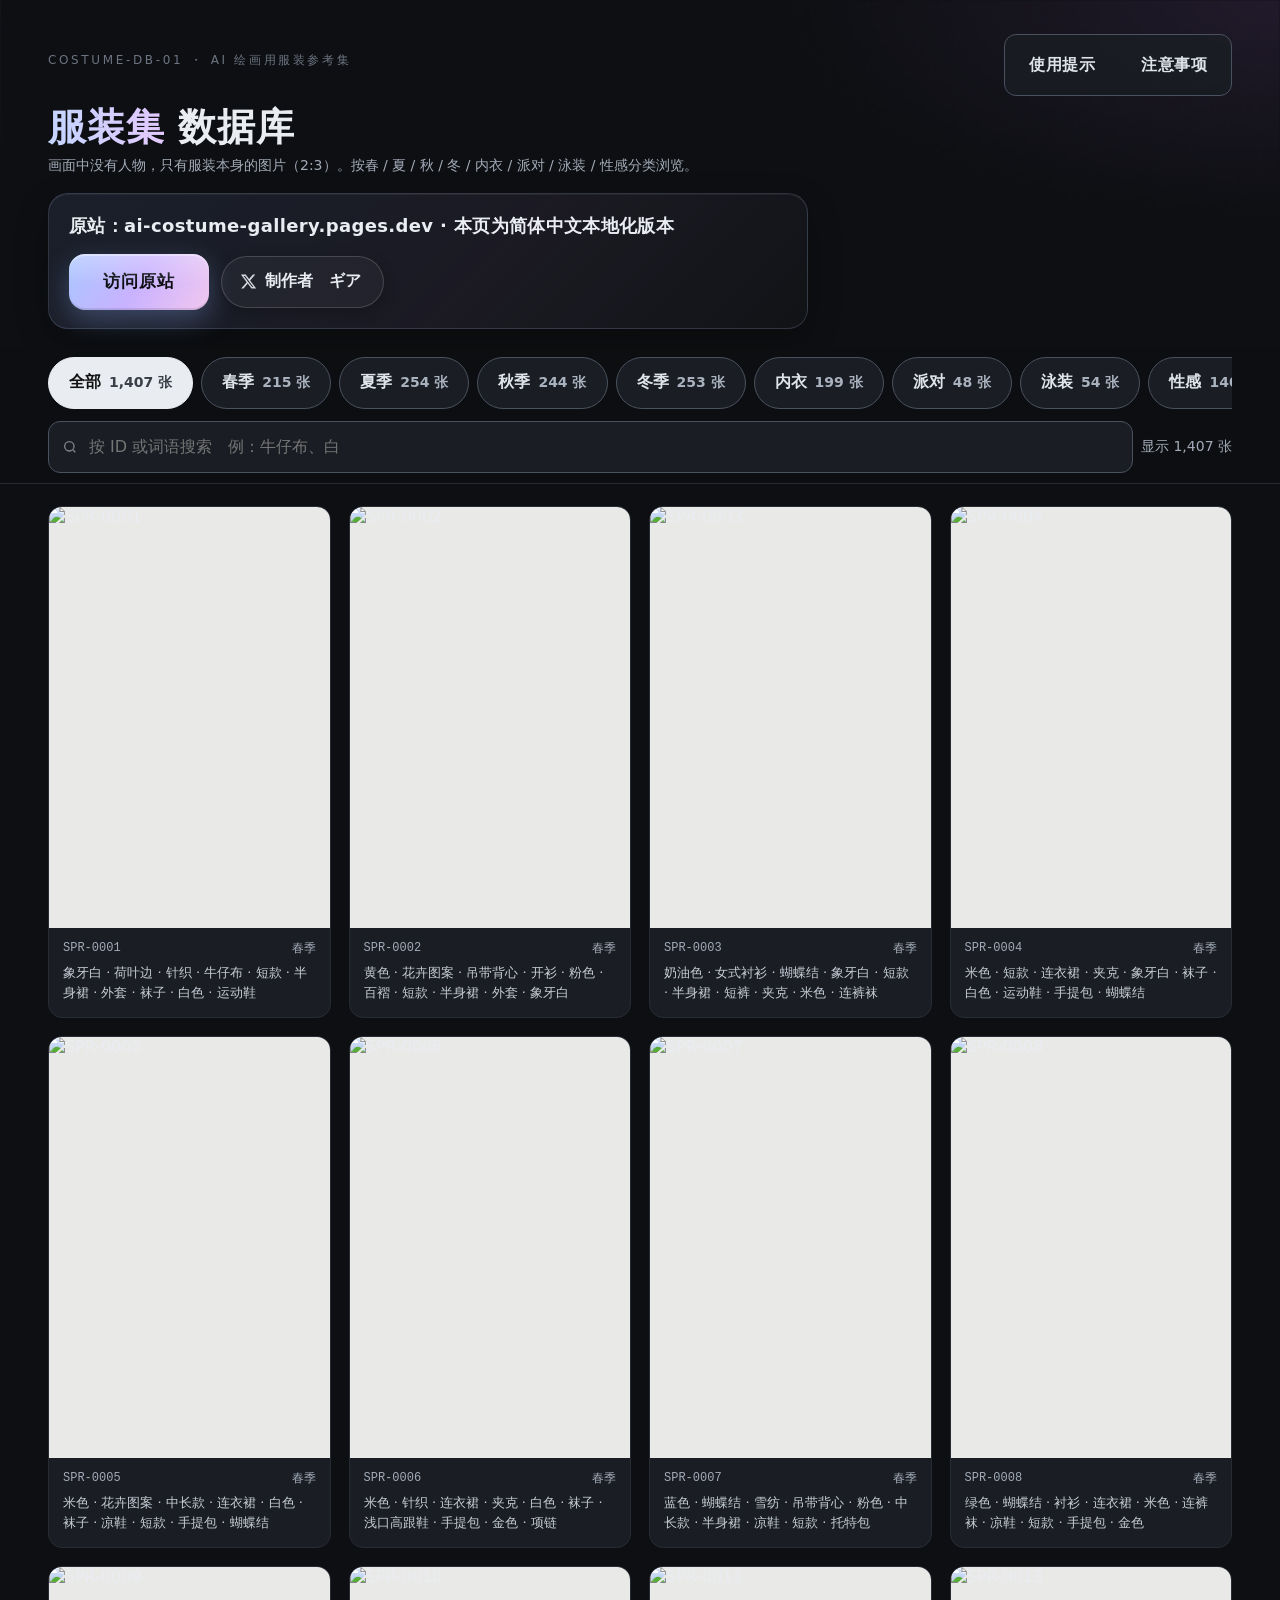
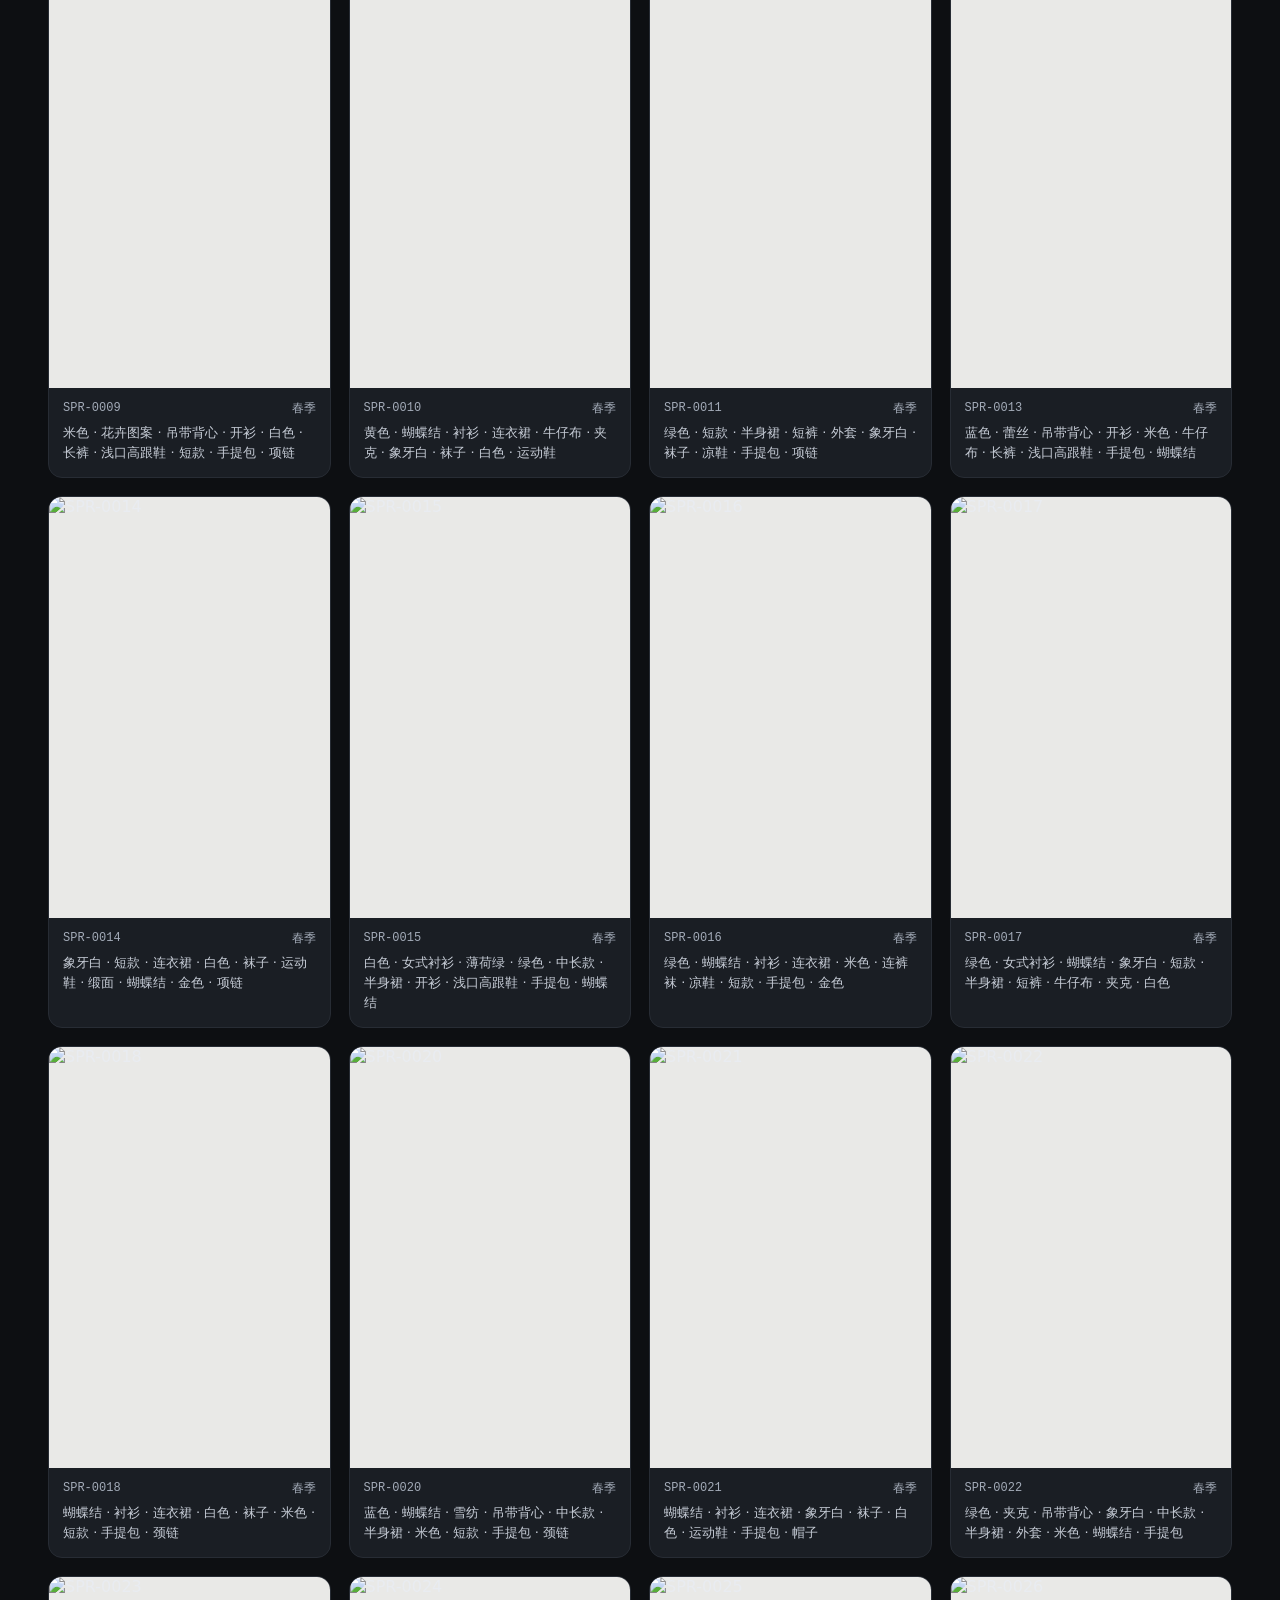
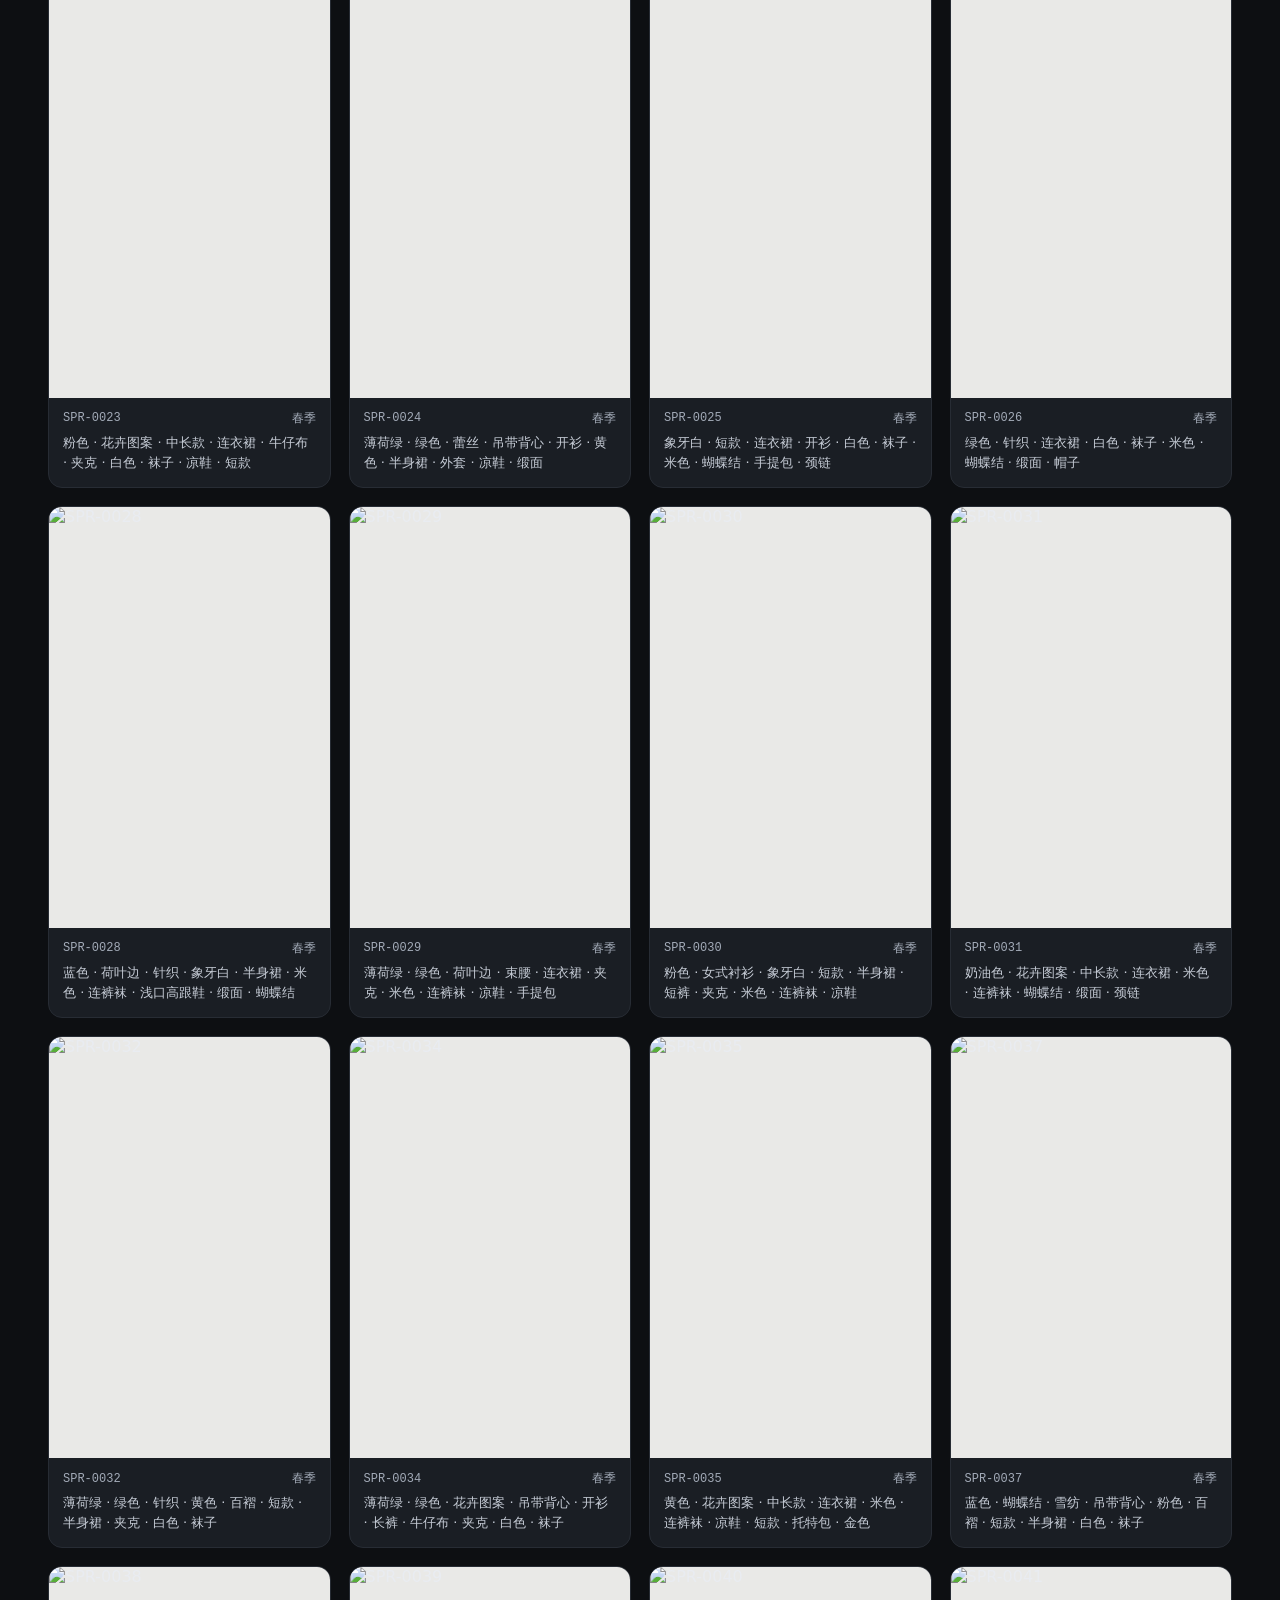
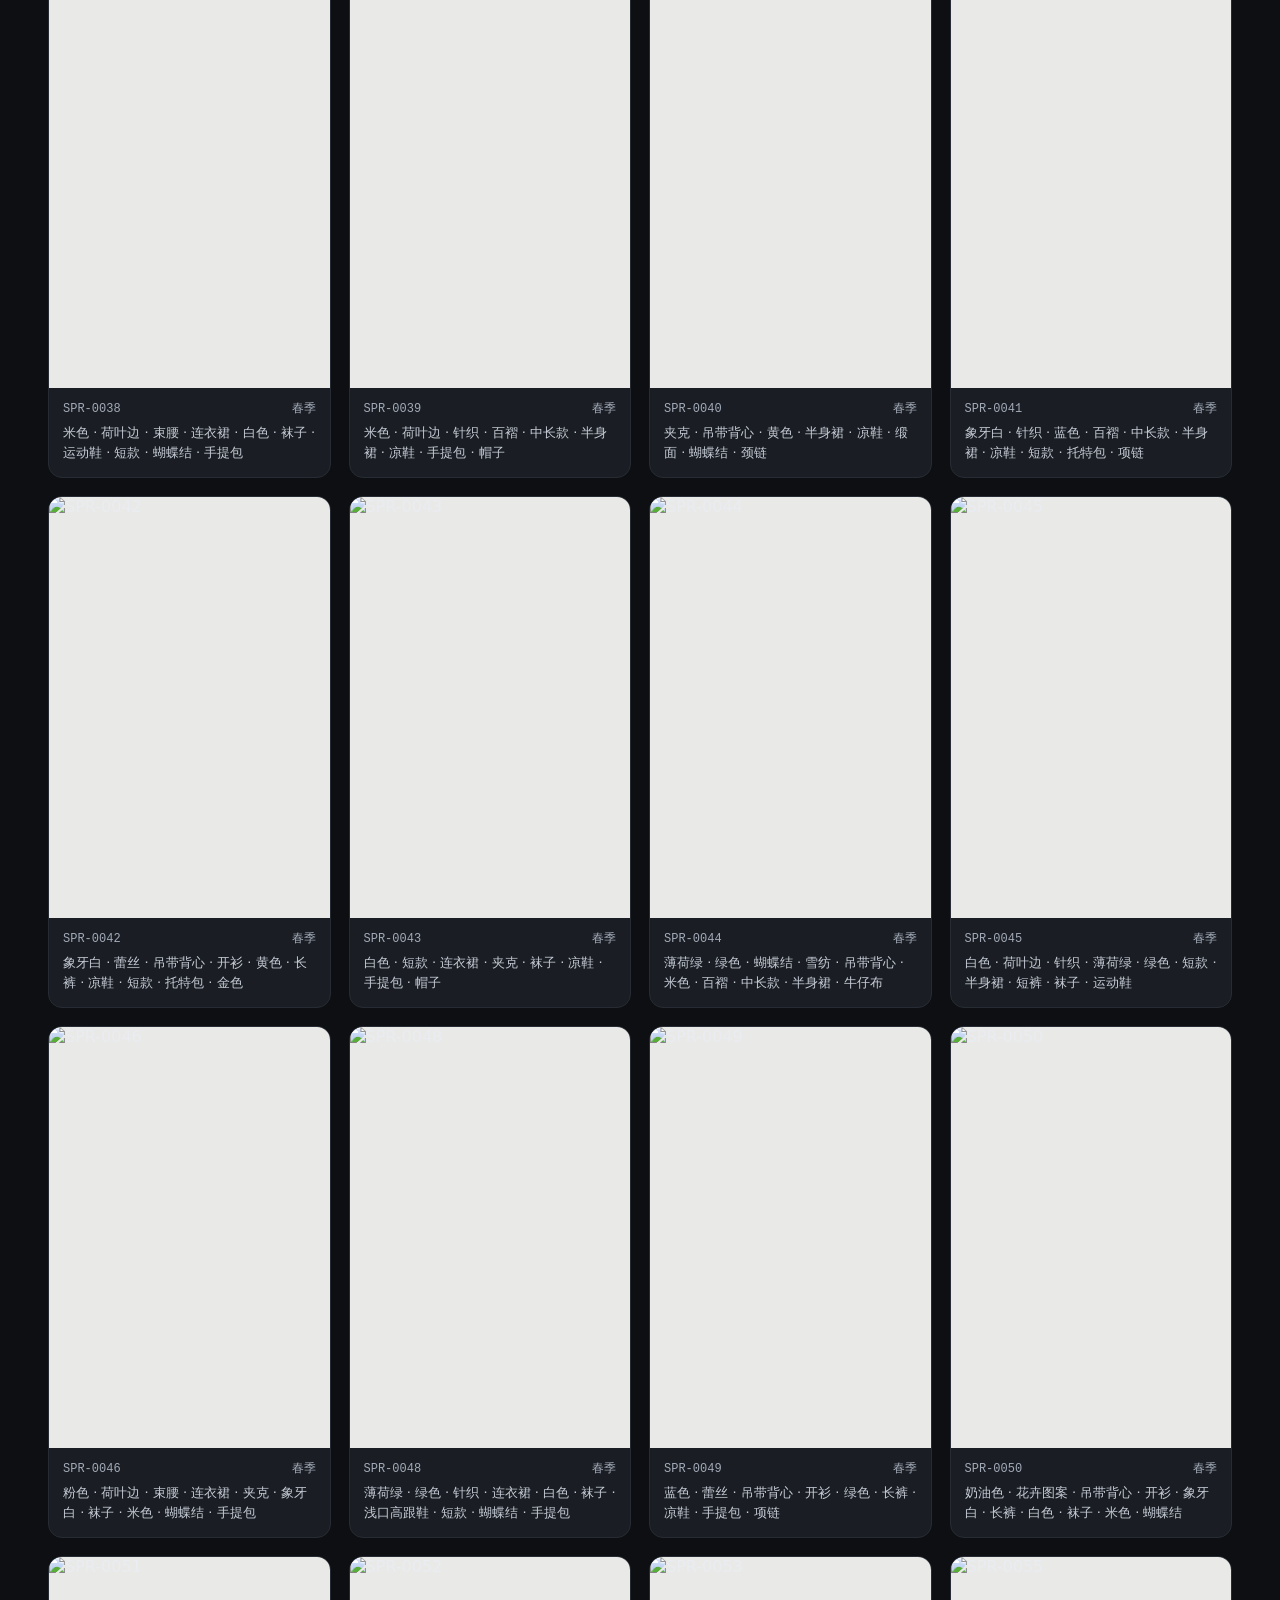
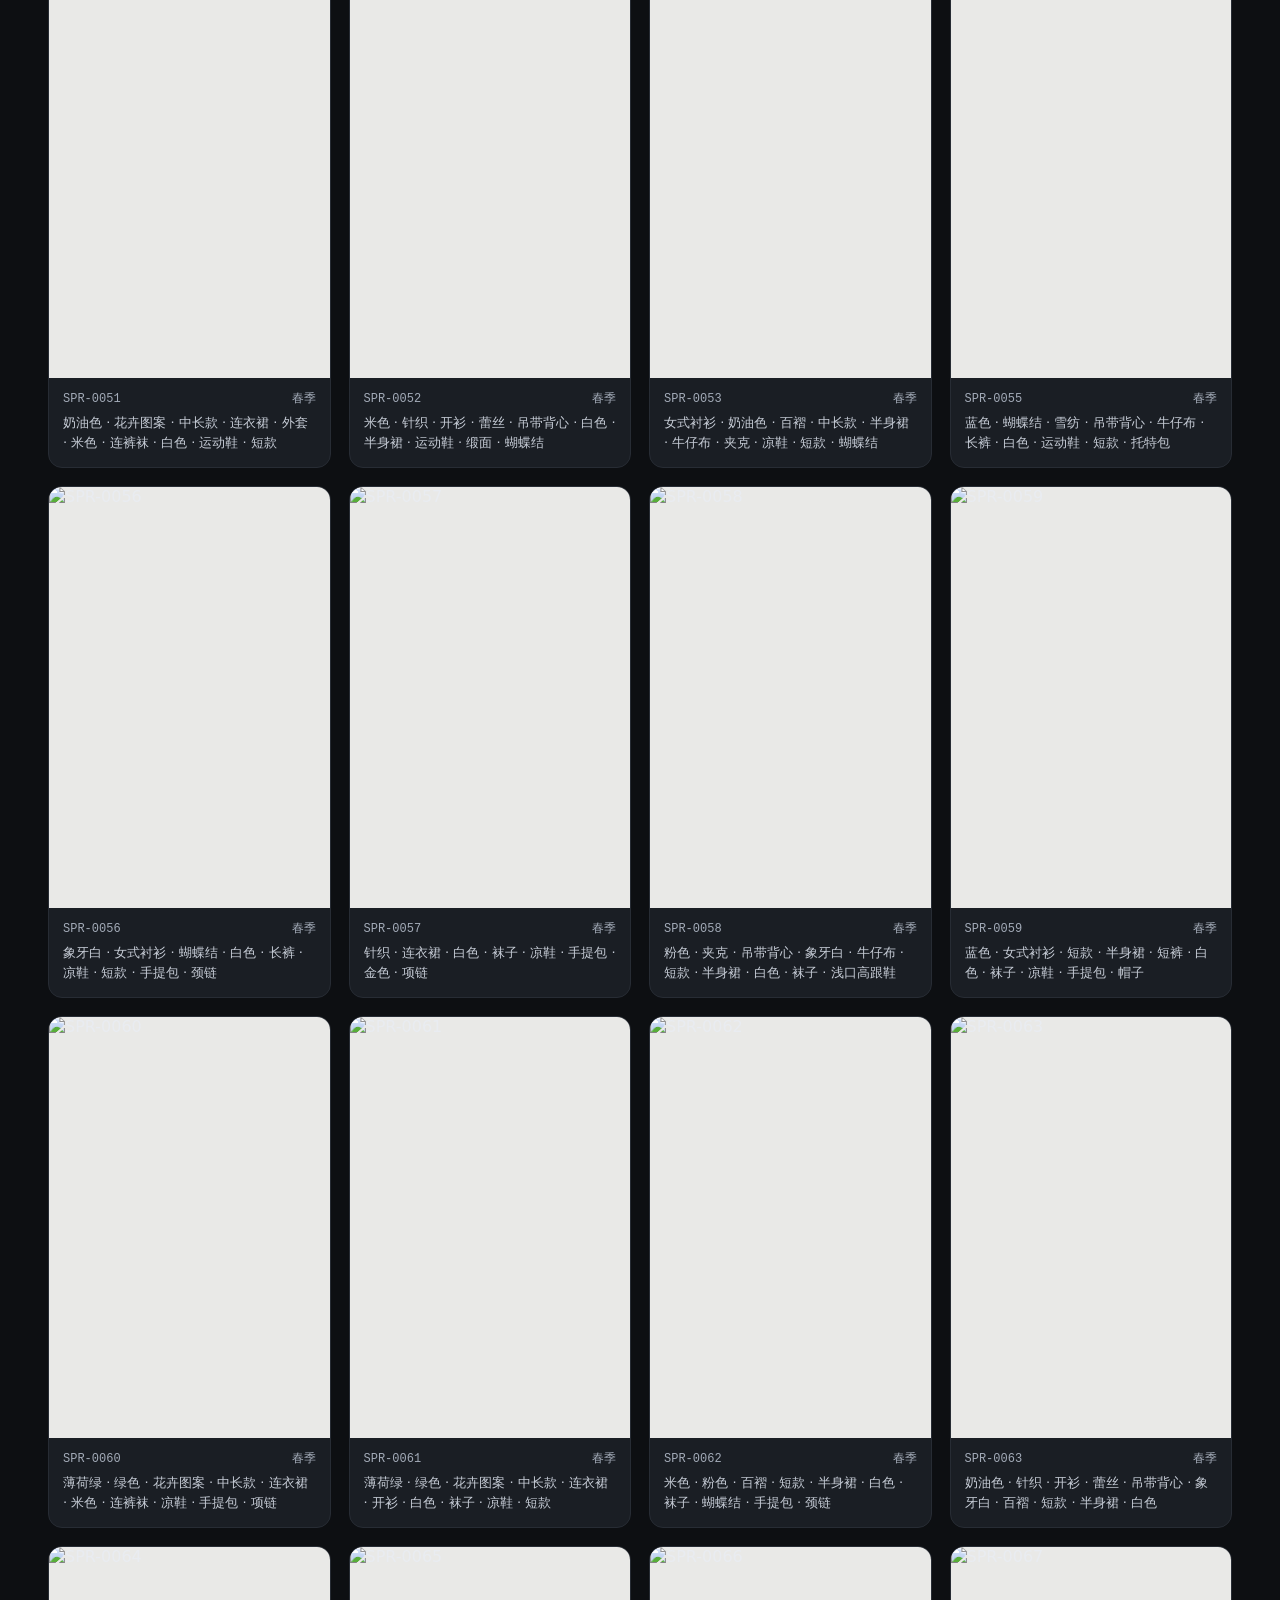
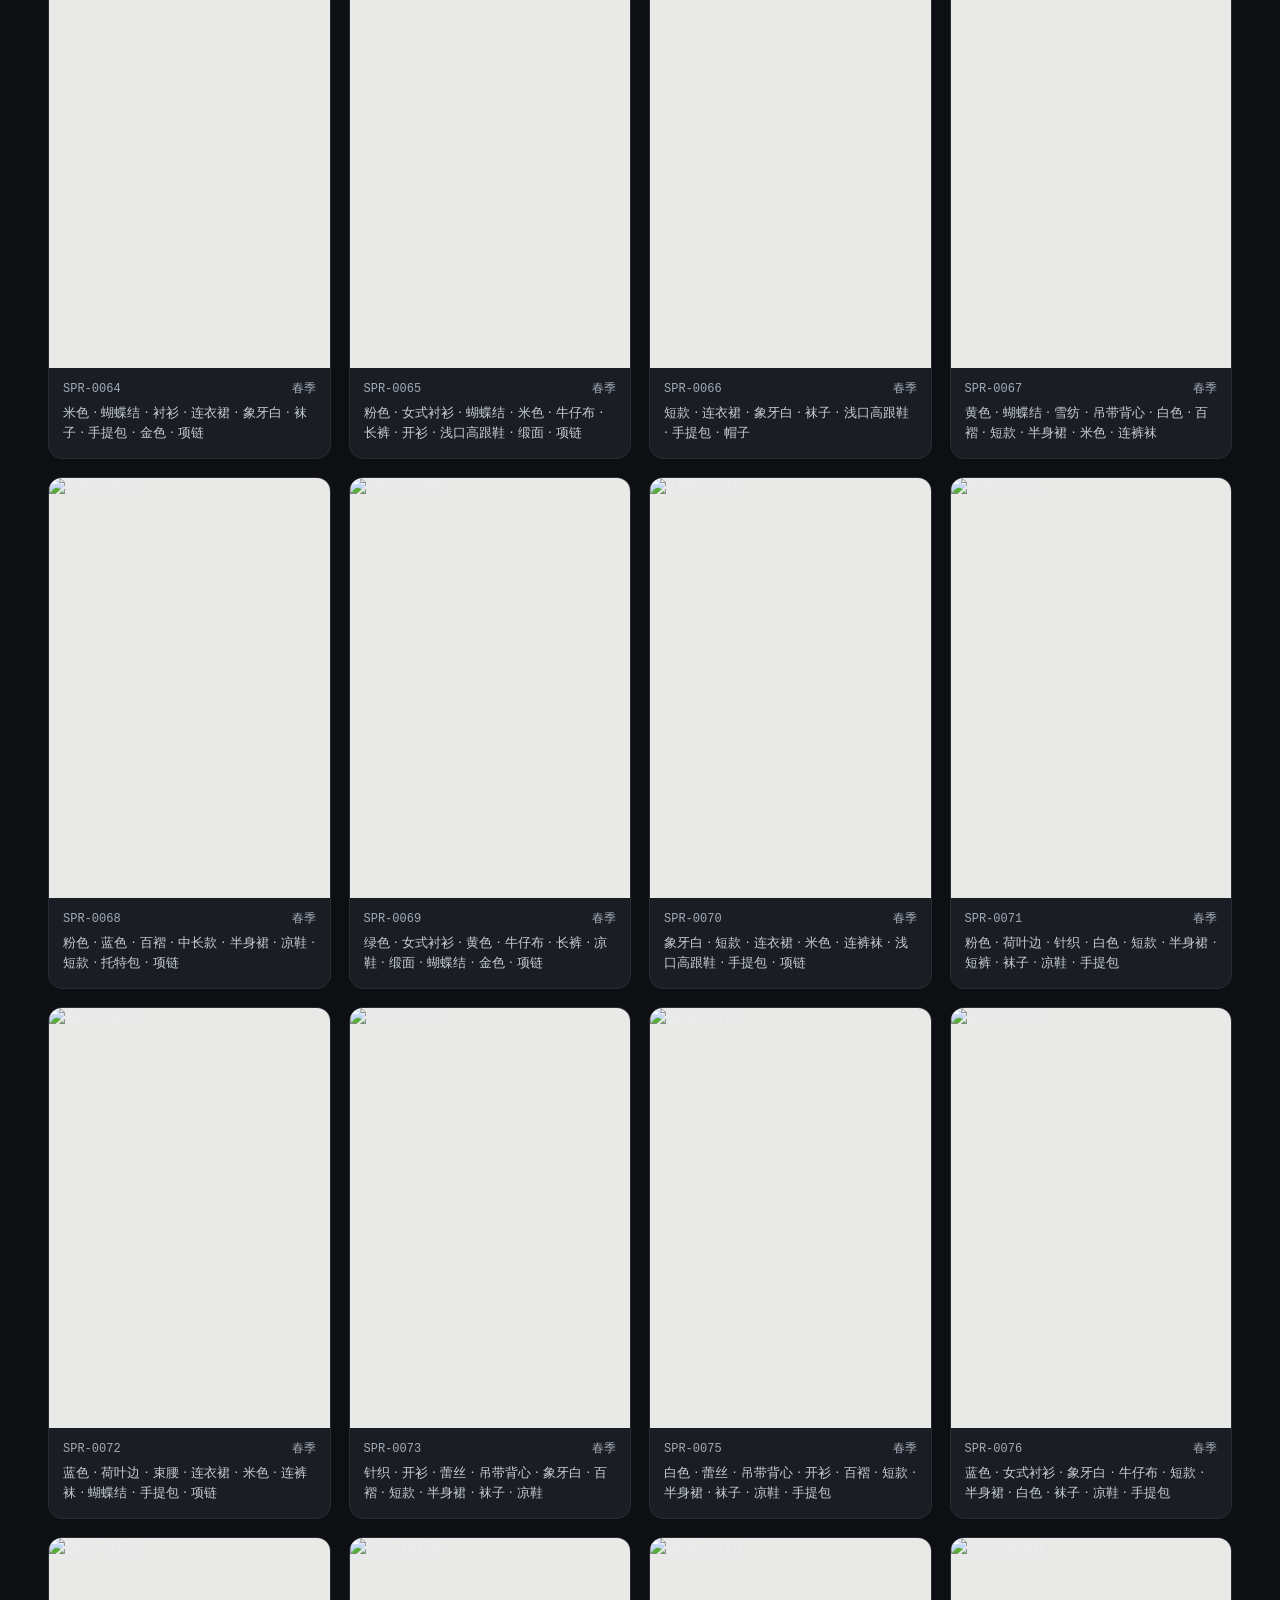
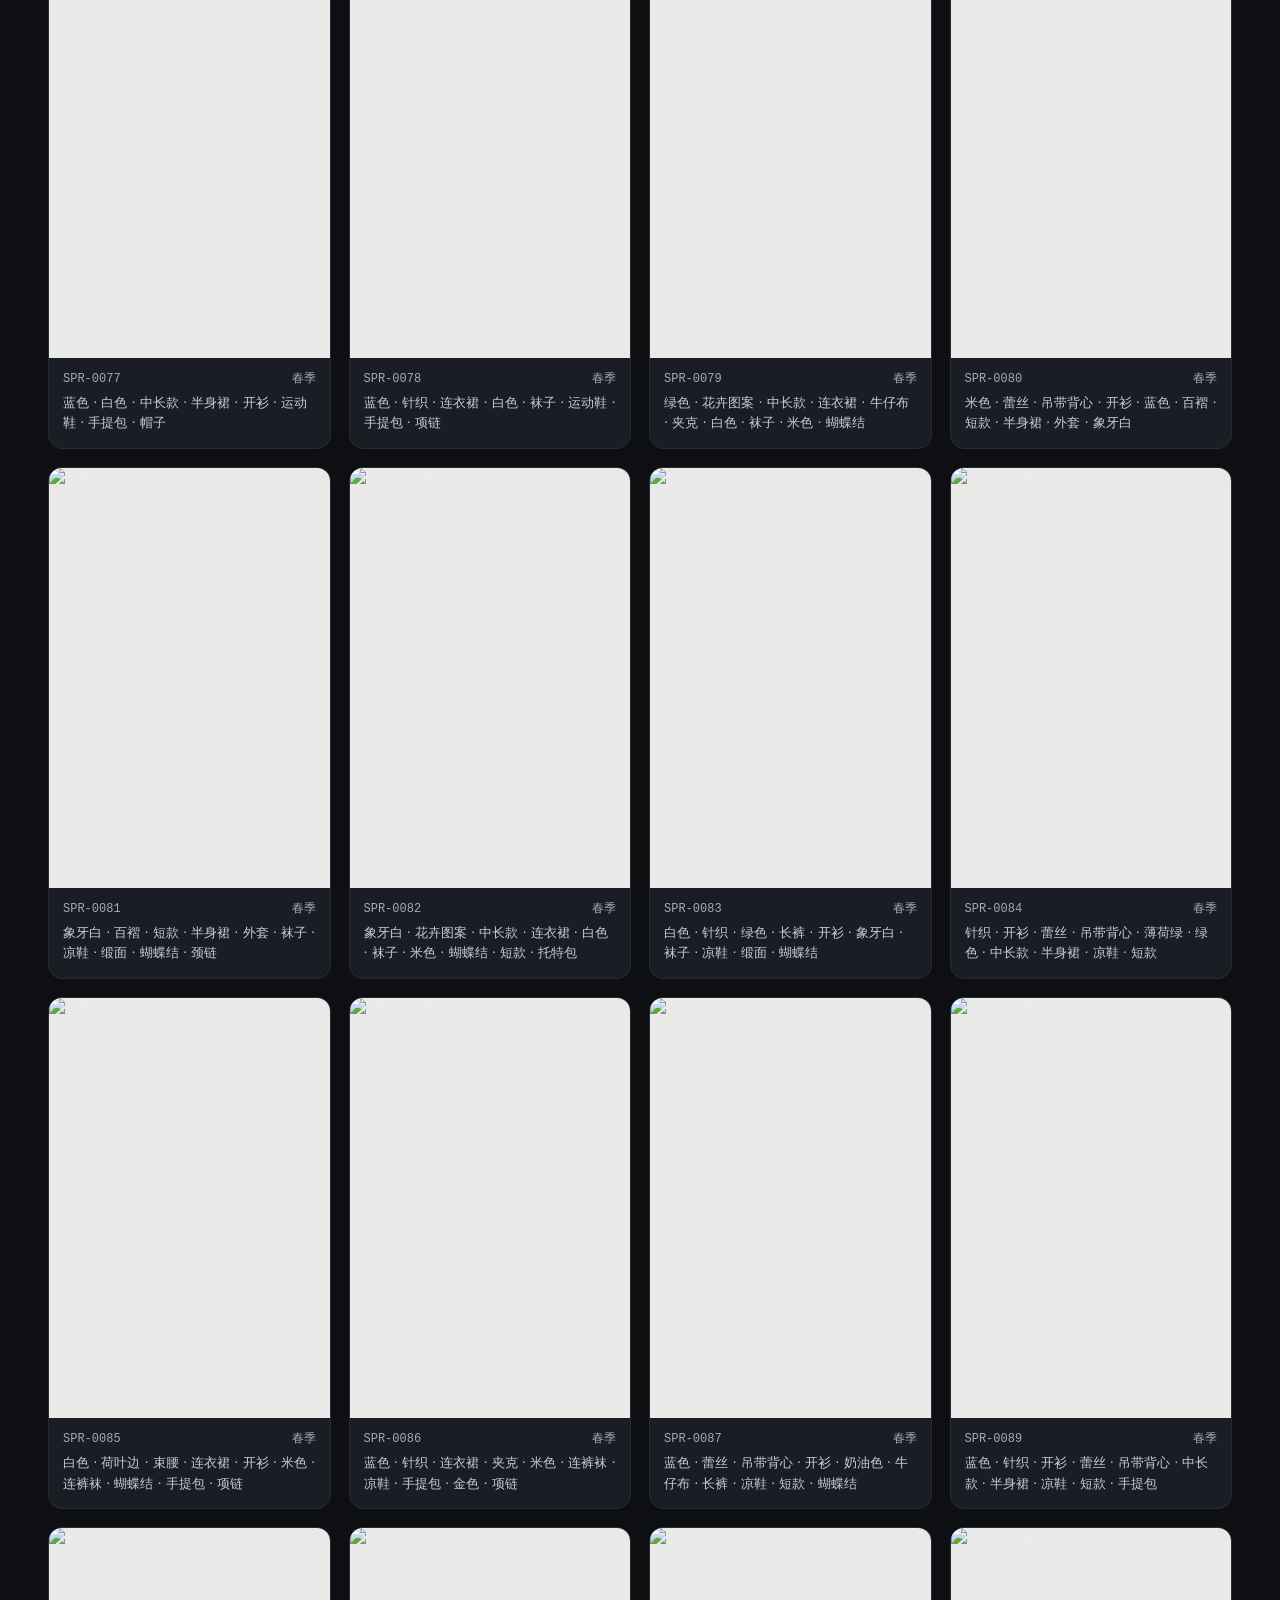
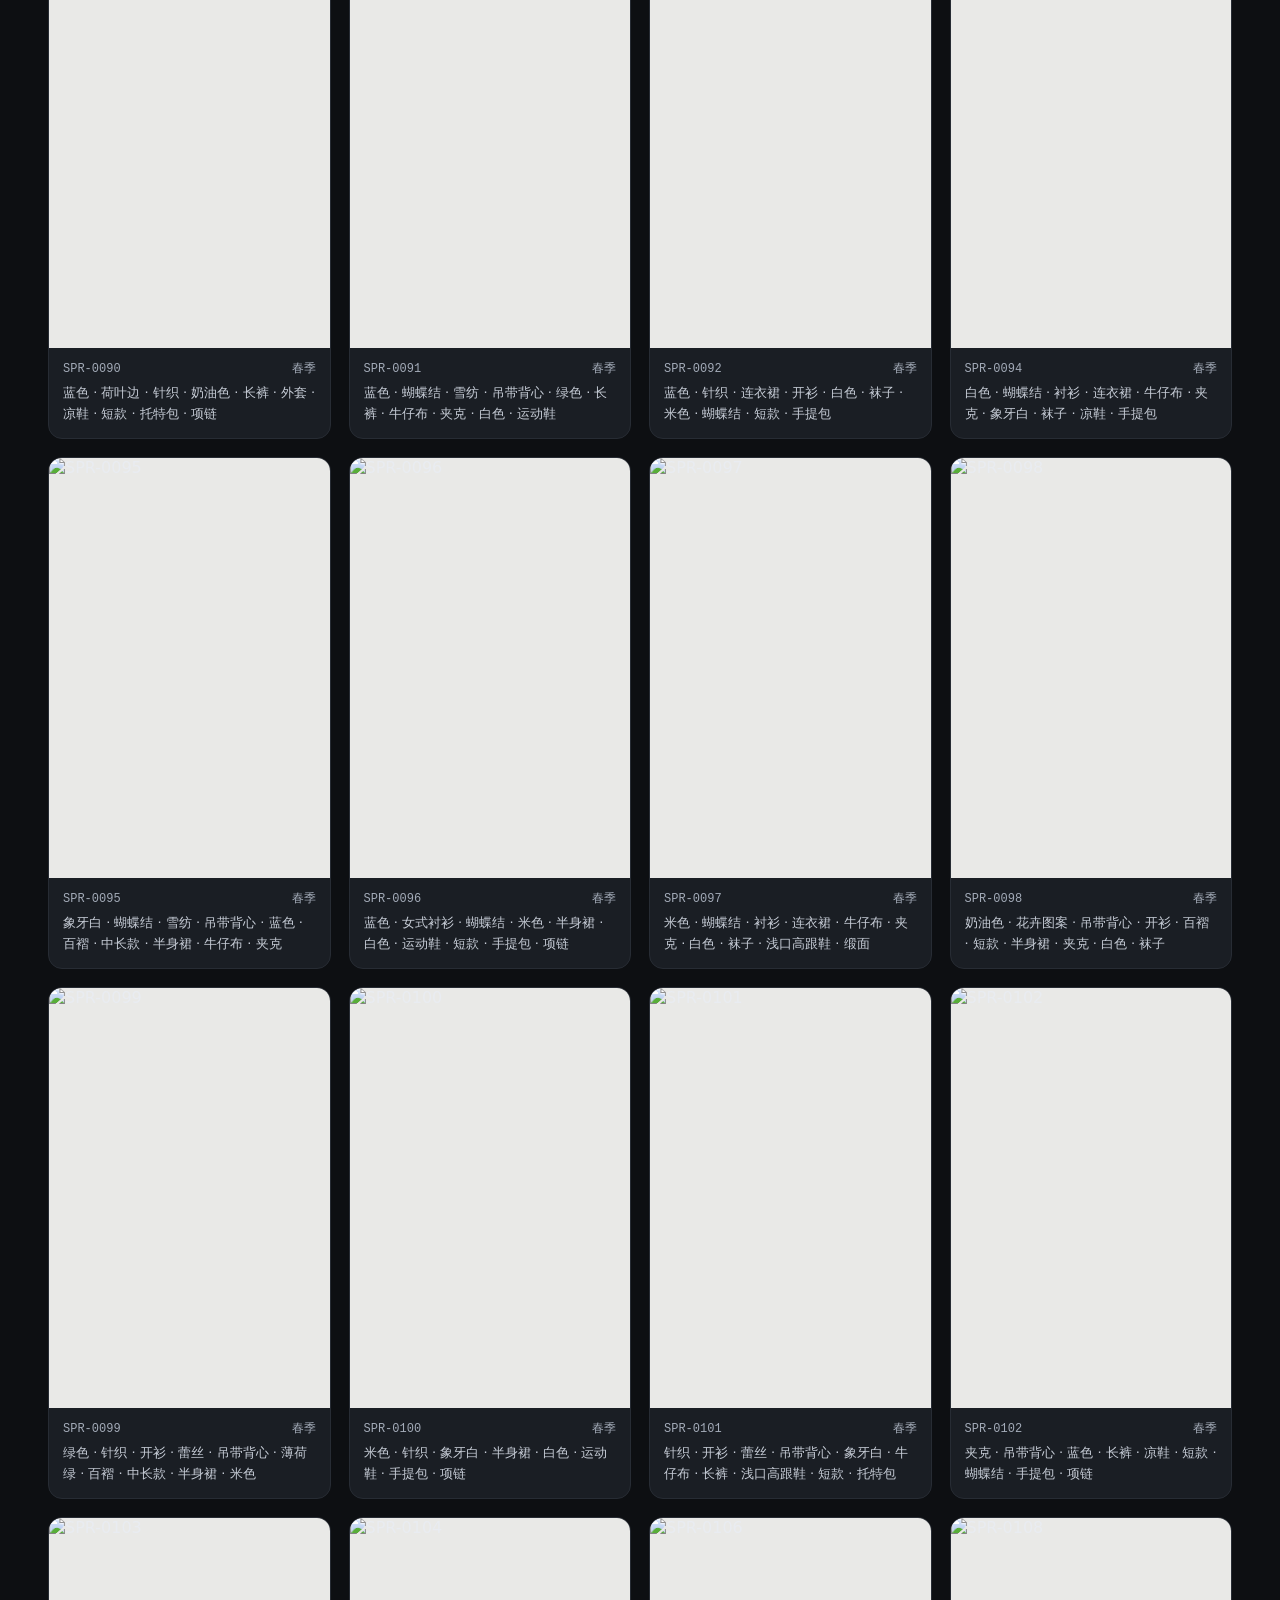
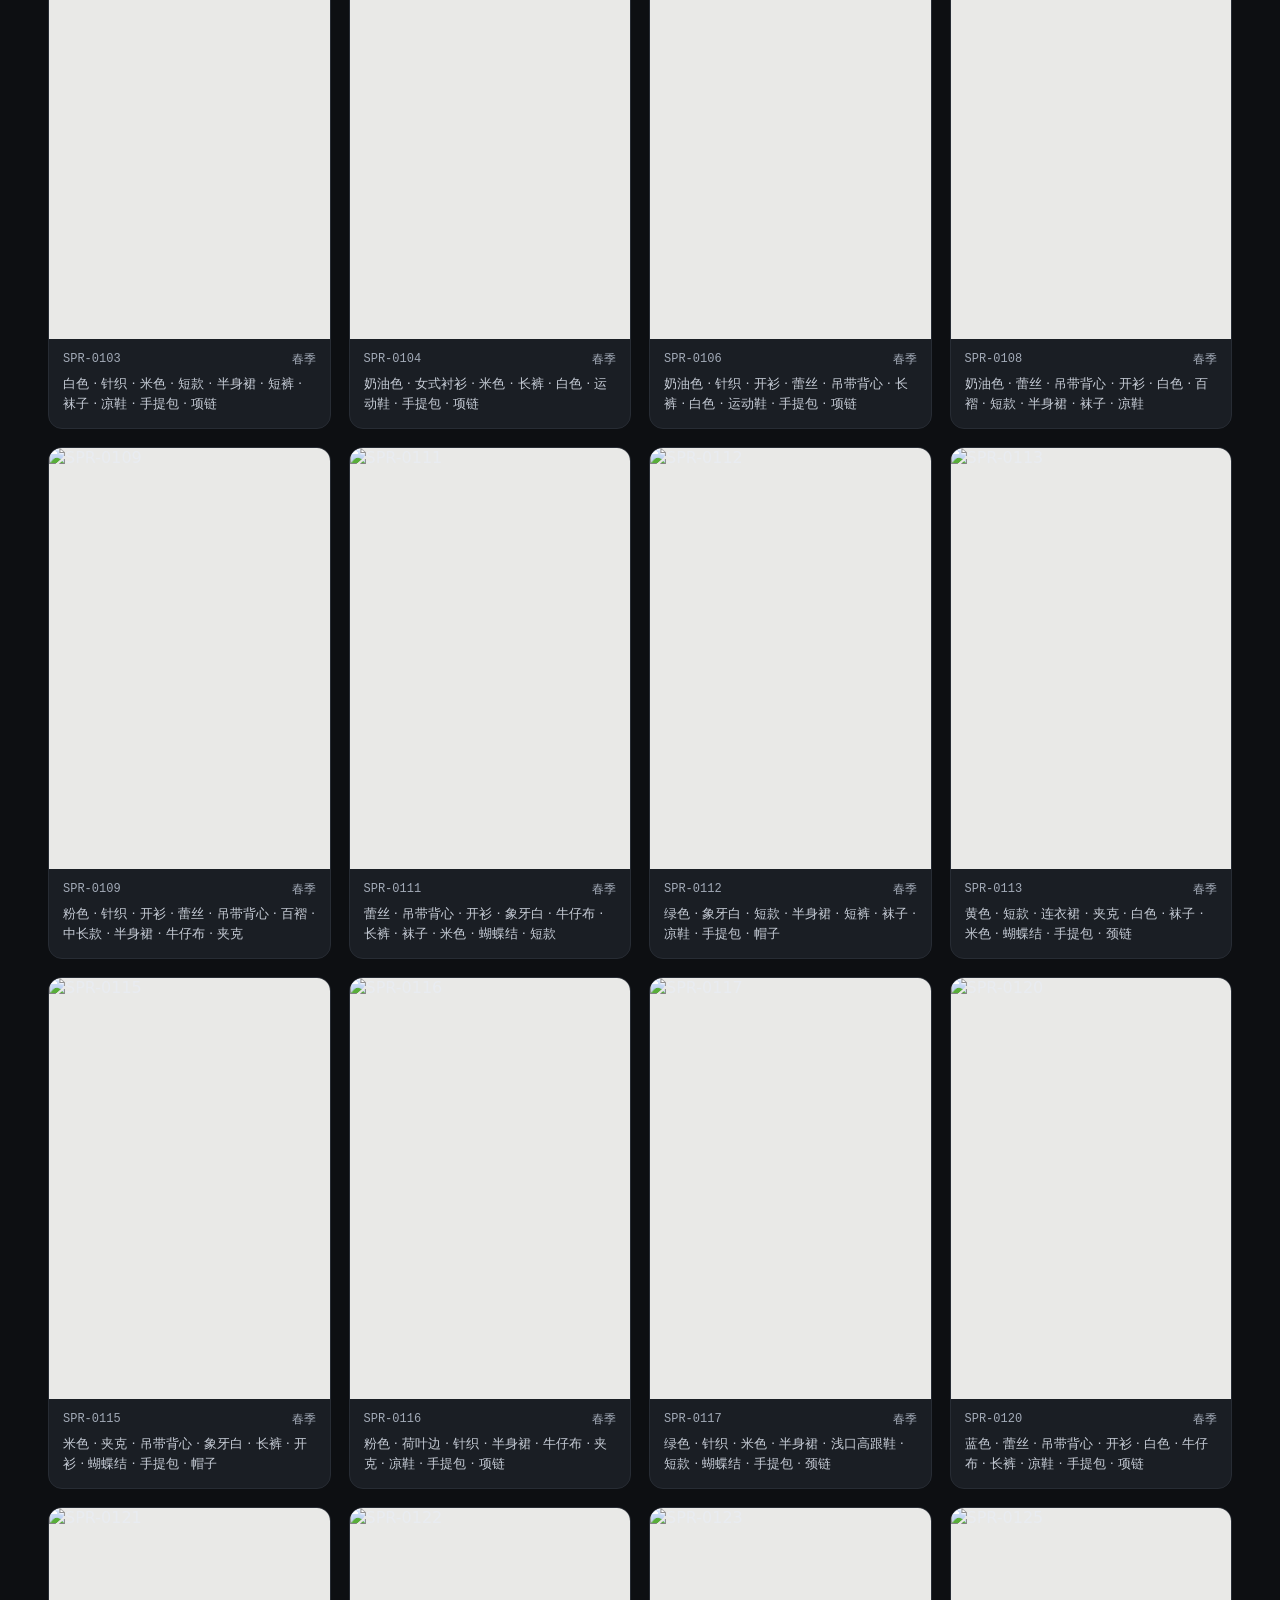
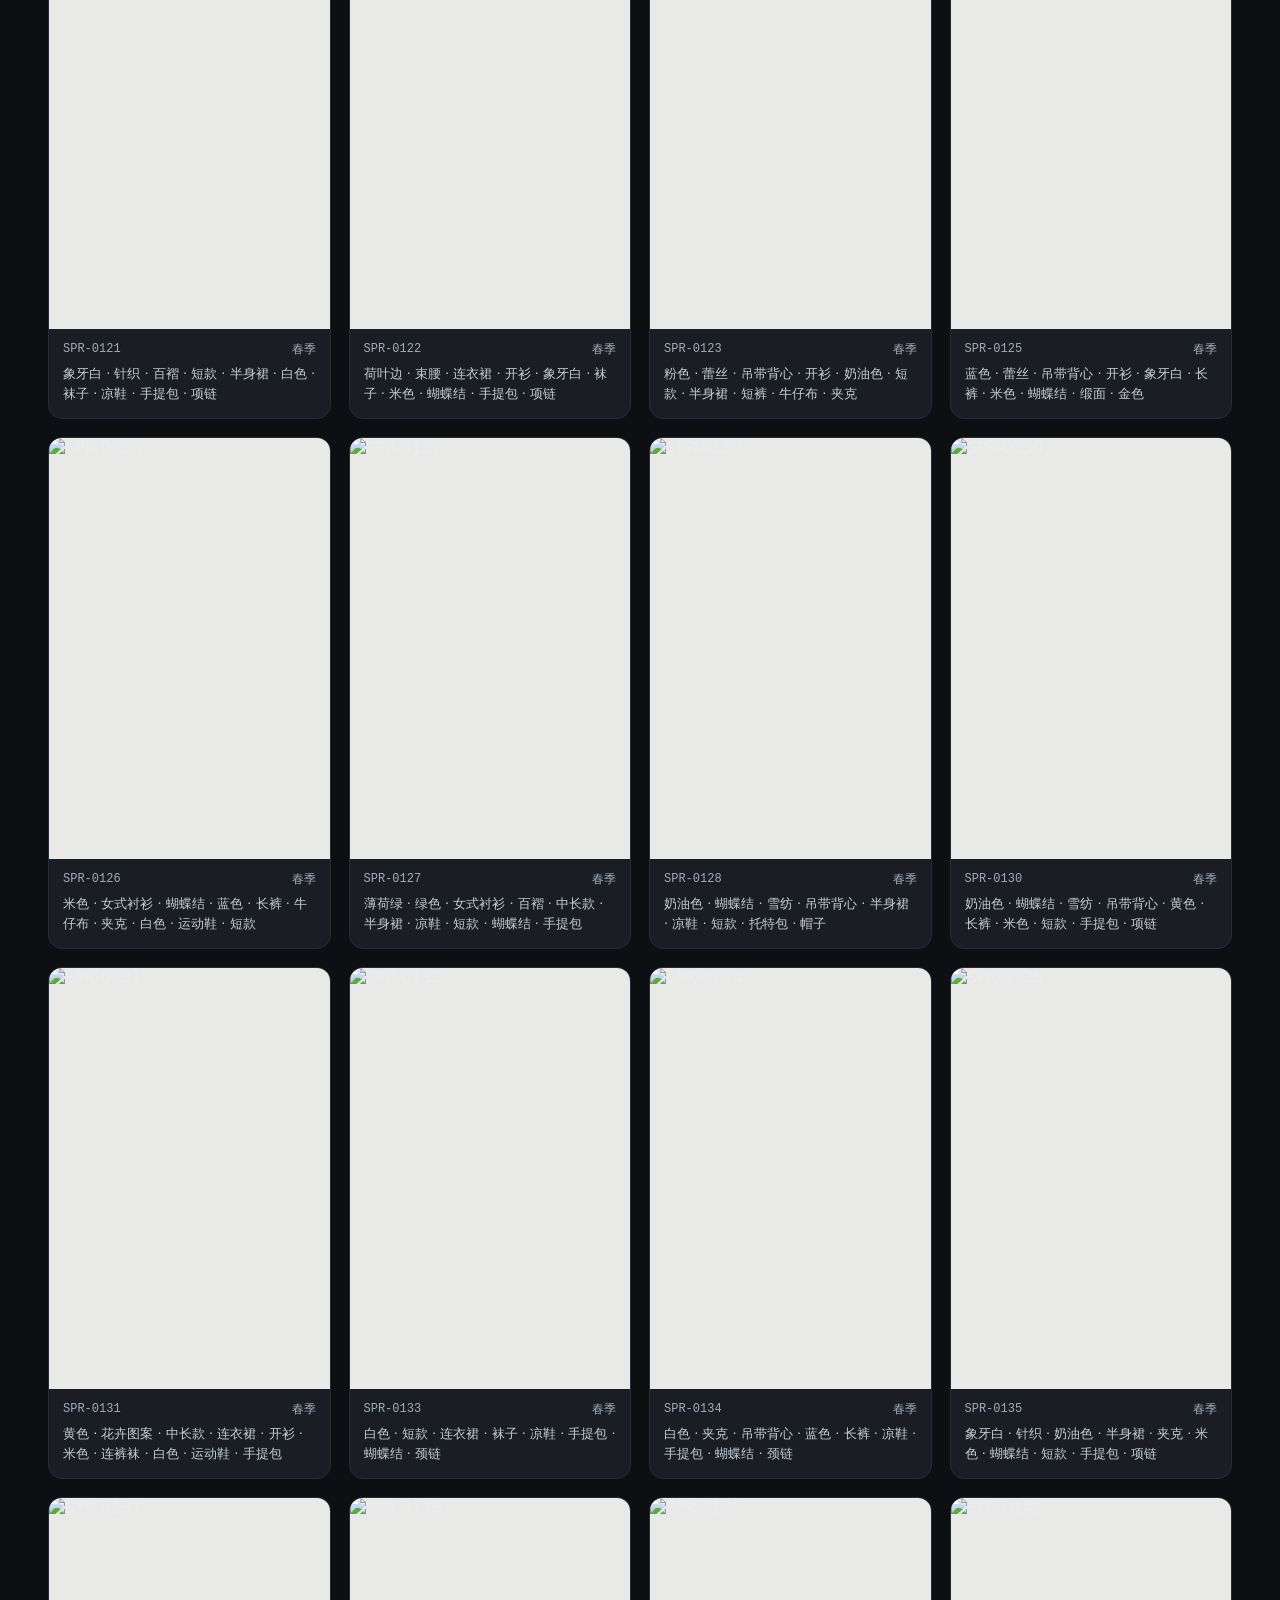
==== galleries/costume/index.html @ 6cde7ef7 "feat: 姿势 × 服装 统一工作台（GitHub Pages） 整合 ai-pose-gallery（姿势集 POSE-DB-01）与 ai-costume-gallery（服装集 COSTUME" ====
<!doctype html>
<html lang="zh-CN">
<head>
<meta charset="utf-8">
<meta name="viewport" content="width=device-width,initial-scale=1,viewport-fit=cover">
<meta name="referrer" content="no-referrer">
<meta name="description" content="COSTUME-DB-01 服装参考图库：不含人物的纯服装图片（2:3），按春、夏、秋、冬、内衣、派对、泳装、性感分类浏览，支持检索与下载原尺寸 PNG。">
<title>服装集 COSTUME-DB-01</title>
<style>

:root{
  --bg:#0d0f12;--bg2:#14171c;--panel:#1a1e24;--line:#272c34;--line2:#343a44;
  --tx:#e9ecf1;--tx2:#a3abb8;--tx3:#6c7482;--ac:#8fb4ff;--ac2:#c3d5ff;
  --r:14px;--sh:0 10px 30px rgba(0,0,0,.45);
  --f:system-ui,-apple-system,"Segoe UI","PingFang SC","Hiragino Sans GB","Microsoft YaHei","Noto Sans CJK SC","Source Han Sans SC","Noto Sans SC",sans-serif;
}
*{box-sizing:border-box}
html,body{margin:0;background:var(--bg);color:var(--tx);font-family:var(--f);-webkit-font-smoothing:antialiased}
body{min-height:100vh;background:radial-gradient(1200px 500px at 15% -10%,#1b2433 0,transparent 60%),radial-gradient(900px 400px at 100% 0,#211a2b 0,transparent 55%),var(--bg)}
button,select,input{font:inherit;color:inherit}
/* 页头 */
.hero{padding:34px clamp(16px,4vw,48px) 18px;max-width:1600px;margin:0 auto}
.eyebrow{font-size:12px;letter-spacing:.22em;color:var(--tx3);text-transform:uppercase}
.hero h1{margin:6px 0 4px;font-size:clamp(24px,3.4vw,38px);font-weight:700;letter-spacing:.02em}
.hero h1 span{background:linear-gradient(90deg,var(--ac2),#e3c8ff);-webkit-background-clip:text;background-clip:text;color:transparent}
.sub{color:var(--tx2);font-size:14px;margin:0}
/* 右上角标签（使用提示 / 注意事项） */
.hero-top{display:flex;align-items:flex-start;justify-content:space-between;gap:10px 16px;flex-wrap:wrap}
.hero-top .eyebrow{padding-top:18px}
.infotabs{position:relative;display:flex;gap:6px;margin-left:auto;padding:4px;border:1px solid #4a525f;border-radius:12px;background:rgba(26,30,36,.7)}
.itab{min-height:52px;padding:0 20px;border:0;border-radius:10px;background:transparent;color:#dfe3ea;font-size:16px;font-weight:700;letter-spacing:.03em;cursor:pointer;white-space:nowrap;transition:background .15s,color .15s}
.itab:hover{background:#232831;color:var(--tx)}
.itab[aria-expanded="true"]{background:#e9ecf1;color:#111418}
.itab:focus-visible,.ipclose:focus-visible{outline:2px solid var(--ac);outline-offset:2px}
.ipanel{position:absolute;right:0;top:calc(100% + 8px);z-index:30;width:min(460px,calc(100vw - 32px));max-height:min(70vh,560px);overflow:auto;
  border:1px solid var(--line2);background:var(--panel);border-radius:var(--r);box-shadow:var(--sh);padding:16px 20px 18px}
.ipanel[hidden]{display:none}
.ipanel:focus{outline:none}
.ipanel-hd{display:flex;align-items:center;justify-content:space-between;gap:12px;margin-bottom:8px}
.ipanel h2{margin:0;font-size:17px;letter-spacing:.04em;color:var(--tx)}
.ipclose{width:48px;height:48px;flex:0 0 48px;font-size:20px!important;border-radius:50%;border:1px solid var(--line2);background:var(--bg2);color:var(--tx);font-size:16px;line-height:1;cursor:pointer}
.ipanel ul{margin:0;padding-left:1.3em;color:#cfd4dc;font-size:15px;line-height:1.85}
.ipanel li+li{margin-top:2px}
@media (max-width:560px){
  .hero-top{flex-direction:column-reverse;align-items:stretch;gap:12px}
  .infotabs{margin-left:auto}
  .itab{min-height:52px;padding:0 18px;font-size:16px}
  .ipanel{position:fixed;left:16px;right:16px;top:auto;width:auto;margin-top:8px}
}
/* 工具栏 */
.tools{position:sticky;top:0;z-index:20;background:rgba(13,15,18,.82);backdrop-filter:blur(14px);-webkit-backdrop-filter:blur(14px);border-bottom:1px solid var(--line)}
.tools-in{max-width:1600px;margin:0 auto;padding:10px clamp(16px,4vw,48px)}
.tabs{display:flex;gap:8px;overflow-x:auto;scrollbar-width:none;padding-bottom:2px}
.tabs::-webkit-scrollbar{display:none}
.tab{flex:0 0 auto;display:inline-flex;align-items:center;min-height:52px;border:1px solid #4a525f;background:var(--panel);padding:0 20px;border-radius:99px;cursor:pointer;font-size:16px;font-weight:700;color:#dfe3ea;transition:.15s;white-space:nowrap}
.tab em{font-style:normal;font-size:14px;font-weight:600;color:#aab2bf;margin-left:8px;font-variant-numeric:tabular-nums}
.tab:hover{color:#fff;border-color:#6a7382}
.tab[aria-selected=true]{background:var(--tx);color:#111;border-color:var(--tx)}
.tab[aria-selected=true] em{color:#3a3f47}
.tab:focus-visible,.seg button:focus-visible,.ftog:focus-visible,select:focus-visible{outline:2px solid var(--ac);outline-offset:2px}
.row2{display:flex;flex-wrap:wrap;gap:8px;align-items:center;margin-top:10px}
.search{flex:1 1 240px;position:relative}
.search input{width:100%;min-height:52px;font-size:16px;background:var(--panel);border:1px solid #4a525f;border-radius:12px;padding:0 14px 0 40px;outline:none}
.search input:focus{border-color:var(--ac)}
.search svg{position:absolute;left:14px;top:50%;transform:translateY(-50%);opacity:.5}
select{min-height:52px;font-size:16px;font-weight:600;background:var(--panel);border:1px solid #4a525f;border-radius:12px;padding:0 14px;outline:none;max-width:100%;cursor:pointer}
.seg{display:flex;align-items:stretch;background:var(--panel);border:1px solid #4a525f;border-radius:12px;padding:3px;overflow-x:auto;scrollbar-width:none}
.seg button{border:0;background:none;min-height:44px;padding:0 14px;border-radius:9px;cursor:pointer;color:#cfd4dc;font-size:16px;font-weight:600;white-space:nowrap}
.seg button[aria-pressed=true]{background:#e9ecf1;color:#111418}
.count{margin-left:auto;color:var(--tx2);font-size:14px;font-variant-numeric:tabular-nums;white-space:nowrap}
/* 网格 */
main{max-width:1600px;margin:0 auto;padding:22px clamp(16px,4vw,48px) 60px}
.grid{display:grid;grid-template-columns:repeat(auto-fill,minmax(240px,1fr));gap:18px}
.card{background:var(--panel);border:1px solid var(--line);border-radius:var(--r);overflow:hidden;cursor:pointer;transition:transform .18s ease,box-shadow .18s ease,border-color .18s;outline:none}
.card:hover,.card:focus-visible{transform:translateY(-4px);box-shadow:var(--sh);border-color:#3b4350}
.ph{position:relative;aspect-ratio:2/3;background:#e9e9e7;overflow:hidden}
.ph img{width:100%;height:100%;object-fit:contain;display:block;transition:opacity .2s}
.badge{position:absolute;top:10px;left:10px;display:flex;gap:6px}
.badge span{background:rgba(13,15,18,.78);color:#fff;font-size:11px;padding:3px 8px;border-radius:99px;backdrop-filter:blur(4px)}
.meta{padding:12px 14px 14px}
.meta h3{margin:0;font-size:15px;font-weight:600;line-height:1.4}
.meta .id{font-family:ui-monospace,SFMono-Regular,Menlo,Consolas,monospace;font-size:11px;color:var(--tx3);margin-top:3px}
.meta .cat{font-size:12px;color:var(--tx2);margin-top:6px}
.strip{display:grid;grid-template-columns:repeat(5,1fr);gap:4px;padding:0 10px 10px}
.strip button{padding:0;border:1px solid var(--line2);border-radius:6px;overflow:hidden;background:#f3f3f1;aspect-ratio:3/4;cursor:pointer;position:relative}
.strip button img{width:100%;height:100%;object-fit:contain;display:block}
.strip button.on{outline:2px solid var(--ac);outline-offset:1px}
.strip button span{position:absolute;left:0;right:0;bottom:0;font-size:9px;background:rgba(13,15,18,.72);color:#ddd;text-align:center;line-height:1.5}
.empty{text-align:center;color:var(--tx3);padding:80px 0}
.empty b{display:block;color:var(--tx2);font-size:18px;margin-bottom:6px}
/* 弹窗 */
.modal{position:fixed;inset:0;z-index:50;background:rgba(5,6,8,.9);backdrop-filter:blur(6px);display:none;align-items:center;justify-content:center;padding:max(12px,env(safe-area-inset-top)) 12px}
.modal.open{display:flex}
.mbox{width:min(1200px,100%);max-height:100%;display:grid;grid-template-columns:minmax(0,1fr) 300px;gap:18px;background:var(--bg2);border:1px solid var(--line);border-radius:18px;padding:16px;box-shadow:var(--sh)}
.mimg{position:relative;background:#f3f3f1;border-radius:12px;display:flex;align-items:center;justify-content:center;min-height:0;height:min(78vh,900px)}
.mimg img{max-width:100%;max-height:100%;object-fit:contain}
.nav{position:absolute;top:50%;transform:translateY(-50%);width:56px;height:56px;border-radius:50%;border:0;background:rgba(13,15,18,.7);color:#fff;font-size:22px;cursor:pointer}
.nav.l{left:10px}.nav.r{right:10px}
.mside{display:flex;flex-direction:column;gap:12px;min-width:0}
.mside h2{margin:0;font-size:20px;line-height:1.35}
.mside .id{font-family:ui-monospace,Menlo,Consolas,monospace;font-size:12px;color:var(--tx3);word-break:break-all}
.kv{display:grid;grid-template-columns:auto 1fr;gap:4px 12px;font-size:13px;color:var(--tx2)}
.kv dt{color:var(--tx3)}.kv dd{margin:0}
.mang{display:grid;grid-template-columns:repeat(5,1fr);gap:6px}
.mang button{padding:0;border:1px solid var(--line2);background:#f3f3f1;border-radius:8px;overflow:hidden;cursor:pointer;aspect-ratio:3/4;position:relative}
.mang button img{width:100%;height:100%;object-fit:contain}
.mang button span{position:absolute;bottom:0;left:0;right:0;font-size:12px;background:rgba(13,15,18,.75);color:#eee;text-align:center}
.mang button.on{outline:2px solid var(--ac);outline-offset:1px}
.close{position:absolute;top:14px;right:16px;width:52px;height:52px;border-radius:50%;border:1px solid #5a6270;background:var(--panel);color:#fff;font-size:24px;cursor:pointer;z-index:2}
.dl{display:flex;align-items:center;justify-content:center;min-height:52px;border-radius:12px;text-decoration:none;font-size:16px;font-weight:700;color:var(--tx);
  background:rgba(255,255,255,.05);border:1px solid rgba(195,213,255,.28);transition:transform .18s ease,background-color .18s,border-color .18s}
.dl:hover{background:rgba(143,180,255,.12);border-color:rgba(195,213,255,.55);transform:translateY(-1px)}
.dl:focus-visible{outline:3px solid #fff;outline-offset:3px}
@media (prefers-reduced-motion:reduce){.dl{transition:none}.dl:hover{transform:none}}
.keys{font-size:11px;color:var(--tx3);margin-top:auto}
.keys kbd{border:1px solid var(--line2);border-radius:4px;padding:0 5px;font-family:inherit}
.more{display:contents}
.ftog{display:none;min-height:52px;font-size:16px;font-weight:700;border:1px solid #4a525f;background:var(--panel);border-radius:12px;padding:0 16px;cursor:pointer;white-space:nowrap}
.ftog b{display:inline-block;min-width:18px;margin-left:6px;padding:0 5px;border-radius:99px;background:var(--ac);color:#111;font-size:11px}
.ftog b:empty{display:none}
footer{color:var(--tx3);font-size:12px;text-align:center;padding:8px 16px 44px;line-height:1.7}
/* 署名区（原站入口按钮 + 制作者标签） */
.cta{margin-top:18px;max-width:760px;position:relative;padding:18px 20px;border-radius:20px;
  background:linear-gradient(135deg,rgba(143,180,255,.10),rgba(201,166,255,.08) 55%,rgba(255,255,255,.02));
  border:1px solid rgba(195,213,255,.16);box-shadow:0 12px 32px rgba(0,0,0,.28),inset 0 1px 0 rgba(255,255,255,.05)}
.cta-lead{margin:0 0 14px;font-size:clamp(15px,1.6vw,18px);font-weight:700;letter-spacing:.02em;line-height:1.55;color:var(--tx)}
.cta-row{display:flex;flex-wrap:wrap;align-items:center;gap:12px}
.btn-oc,.chip-by{position:relative;display:inline-flex;align-items:center;justify-content:center;gap:8px;text-decoration:none;
  -webkit-tap-highlight-color:transparent;transition:transform .18s ease,box-shadow .18s ease,background-color .18s,border-color .18s,filter .18s}
.btn-oc{min-height:56px;padding:0 34px;border-radius:16px;font-size:17px;font-weight:800;letter-spacing:.06em;color:#0b0d12;
  background:linear-gradient(120deg,#a9c6ff 0%,#c9b2ff 50%,#f1c7ef 100%);
  box-shadow:0 10px 28px rgba(143,180,255,.30),0 2px 0 rgba(255,255,255,.35) inset,0 -2px 0 rgba(0,0,0,.10) inset}
.btn-oc::after{content:"";position:absolute;inset:0;border-radius:inherit;background:linear-gradient(180deg,rgba(255,255,255,.28),rgba(255,255,255,0) 55%);pointer-events:none}
.btn-oc:hover{transform:translateY(-2px);box-shadow:0 16px 36px rgba(160,170,255,.42),0 2px 0 rgba(255,255,255,.4) inset;filter:saturate(1.08) brightness(1.03)}
.btn-oc:active{transform:translateY(0) scale(.985);box-shadow:0 6px 16px rgba(143,180,255,.28)}
.chip-by{min-height:52px;padding:0 22px 0 18px;border-radius:99px;font-size:16px;font-weight:600;color:var(--tx);
  background:rgba(255,255,255,.04);border:1px solid rgba(255,255,255,.16);box-shadow:0 4px 14px rgba(0,0,0,.22)}
.chip-by svg{width:17px;height:17px;flex:0 0 auto;fill:currentColor;opacity:.9}
.chip-by:hover{transform:translateY(-1px);background:rgba(255,255,255,.08);border-color:rgba(195,213,255,.45)}
.chip-by:active{transform:scale(.98)}
.btn-oc:focus-visible,.chip-by:focus-visible{outline:3px solid #fff;outline-offset:3px;box-shadow:0 0 0 6px rgba(143,180,255,.45)}
/* 页脚再次展示（更紧凑，点击区域不小于 48px） */
.cta.cta-s{margin:0 auto;max-width:640px;padding:16px;text-align:center;box-shadow:none;background:rgba(255,255,255,.025)}
.cta-s .cta-lead{font-size:13px;font-weight:600;color:var(--tx2);margin-bottom:12px}
.cta-s .cta-row{justify-content:center}
.cta-s .btn-oc{min-height:52px;padding:0 26px;font-size:16px;border-radius:14px}
.cta-s .chip-by{font-size:16px}
@media (max-width:560px){
  .cta{padding:16px 14px;border-radius:18px}
  .cta-row{flex-direction:column;align-items:stretch;gap:10px}
  .btn-oc{width:100%;min-height:56px;font-size:16px;padding:0 16px}
  .chip-by{align-self:center}
  .cta-s .btn-oc{min-height:52px}
}
@media (prefers-reduced-motion:reduce){.btn-oc,.chip-by{transition:none}.btn-oc:hover,.btn-oc:active,.chip-by:hover,.chip-by:active{transform:none}}
/* COSTUME-DB-01 追加样式 */
.meta .desc{font-size:13px;line-height:1.55;color:#c6ccd6;margin-top:6px;display:-webkit-box;-webkit-line-clamp:3;-webkit-box-orient:vertical;overflow:hidden}
.meta .id{font-size:12px;color:var(--tx2);margin-top:0}
.meta .row{display:flex;justify-content:space-between;align-items:center;gap:8px}
.meta .cat{margin-top:0}
.mimg{background:#e9e9e7}
.mside .lbl{font-size:12px;color:var(--tx3);letter-spacing:.06em;margin-bottom:4px}
.mdesc{font-size:15px;line-height:1.7;color:#dfe3ea;max-height:40vh;overflow:auto;word-break:break-word}
.btn2{display:flex;align-items:center;justify-content:center;min-height:52px;border-radius:12px;font-size:16px;font-weight:700;cursor:pointer;
  background:var(--panel);border:1px solid #4a525f;color:var(--tx)}
.btn2:hover{border-color:#6a7382}.btn2:focus-visible{outline:3px solid #fff;outline-offset:3px}
.morebtn{display:flex;margin:26px auto 0;min-width:260px;padding:0 28px}
@media (max-width:860px){.mbox{grid-template-columns:1fr;overflow:auto;padding:12px}.mimg{height:58vh}.keys{display:none}}
@media (max-width:560px){.hero{padding-top:22px}.grid{grid-template-columns:repeat(2,1fr);gap:10px}.meta{padding:9px 10px 10px}
  .search{flex:1 1 0}.count{font-size:12px}.tab{padding:0 16px;font-size:16px}.tab em{font-size:13px}.morebtn{min-width:0;width:100%}}
@media (max-width:560px){.meta .desc{font-size:12px;-webkit-line-clamp:2}.meta .cat{display:block;font-size:12px}}
@media (prefers-reduced-motion:reduce){*{transition:none!important}}

</style>
</head>
<body>
<header class="hero">
  <div class="hero-top"><div class="eyebrow">COSTUME-DB-01 ・ AI 绘画用服装参考集</div><nav class="infotabs" id="infotabs" aria-label="使用提示与注意事项"><button type="button" class="itab" id="itab0" aria-haspopup="dialog" aria-expanded="false" aria-controls="ipanel0">使用提示</button><button type="button" class="itab" id="itab1" aria-haspopup="dialog" aria-expanded="false" aria-controls="ipanel1">注意事项</button><div class="ipanel" id="ipanel0" role="dialog" aria-labelledby="ipt0" tabindex="-1" hidden><div class="ipanel-hd"><h2 id="ipt0">使用提示</h2><button type="button" class="ipclose" aria-label="关闭">×</button></div><ul><li>作为参考图，可载入各类 AI 工具的服装参考 / 图像参考功能中使用。</li><li>用分类按钮筛选，也可以在搜索框里按 ID 或服装词查找（例如：牛仔布、蕾丝、白）。</li><li>下载原尺寸 PNG 使用，细节也能完整参考。</li><li>画面中没有人物，只有服装本身。脸型、体型、背景请另外用参考图或提示词补上。</li></ul></div><div class="ipanel" id="ipanel1" role="dialog" aria-labelledby="ipt1" tabindex="-1" hidden><div class="ipanel-hd"><h2 id="ipt1">注意事项</h2><button type="button" class="ipclose" aria-label="关闭">×</button></div><ul><li>可免费使用（作品创作中的商用、编辑、参考使用均可）。</li><li>禁止对图片数据本身（含原尺寸与加工后的版本）进行再分发、转载或转售。</li><li>无需署名（也可自愿标注）。图片元数据已清除，请自行判断使用，风险自负。</li><li>这是 AI 生成的虚构服装，并非真实商品的照片。</li><li>收录的服装图像全部由文生图（t2i）方式生成，未使用任何真实商品图片。</li><li>发布前已做与既有品牌的相似度排查，但不保证不侵犯他人权利。</li><li>使用时请自行确认与判断。因使用本数据所产生的问题，原作者不承担责任。</li><li>请勿用于表现真人或未成年人的用途，也不要用于违反公序良俗的用途。</li></ul></div></nav></div>
  <h1><span>服装集</span> 数据库</h1>
  <p class="sub">画面中没有人物，只有服装本身的图片（2:3）。按春 / 夏 / 秋 / 冬 / 内衣 / 派对 / 泳装 / 性感分类浏览。</p>
<div class="cta">
  <p class="cta-lead">原站：ai-costume-gallery.pages.dev · 本页为简体中文本地化版本</p>
  <div class="cta-row">
    <a class="btn-oc" href="https://ai-costume-gallery.pages.dev" target="_blank" rel="noopener noreferrer">访问原站</a>
    <a class="chip-by" href="https://x.com/giaaibusi" target="_blank" rel="noopener noreferrer"><svg viewBox="0 0 24 24" aria-hidden="true" focusable="false"><path d="M18.244 2.25h3.308l-7.227 8.26 8.502 11.24H16.17l-5.214-6.817L4.99 21.75H1.68l7.73-8.835L1.254 2.25H8.08l4.713 6.231zm-1.161 17.52h1.833L7.084 4.126H5.117z"/></svg>制作者　ギア</a>
  </div>
</div>

</header>
<div class="tools"><div class="tools-in">
  <div class="tabs" id="tabs" role="tablist" aria-label="分类"></div>
  <div class="row2">
    <label class="search"><svg width="16" height="16" viewBox="0 0 24 24" fill="none" stroke="currentColor" stroke-width="2"><circle cx="11" cy="11" r="7"/><path d="m20 20-3.5-3.5"/></svg>
      <input id="q" type="search" placeholder="按 ID 或词语搜索　例：牛仔布、白" autocomplete="off" aria-label="搜索"></label>
    <span class="count" id="count"></span>
  </div>
</div></div>
<main><div class="grid" id="grid"></div><button type="button" class="btn2 morebtn" id="more" hidden>显示更多</button></main>
<footer id="foot">
<div class="cta cta-s">
  <p class="cta-lead">原站：ai-costume-gallery.pages.dev · 本页为简体中文本地化版本</p>
  <div class="cta-row">
    <a class="btn-oc" href="https://ai-costume-gallery.pages.dev" target="_blank" rel="noopener noreferrer">访问原站</a>
    <a class="chip-by" href="https://x.com/giaaibusi" target="_blank" rel="noopener noreferrer"><svg viewBox="0 0 24 24" aria-hidden="true" focusable="false"><path d="M18.244 2.25h3.308l-7.227 8.26 8.502 11.24H16.17l-5.214-6.817L4.99 21.75H1.68l7.73-8.835L1.254 2.25H8.08l4.713 6.231zm-1.161 17.52h1.833L7.084 4.126H5.117z"/></svg>制作者　ギア</a>
  </div>
</div>
</footer>

<div class="modal" id="modal" role="dialog" aria-modal="true" aria-label="大图查看">
  <button class="close" id="mclose" aria-label="关闭">×</button>
  <div class="mbox">
    <div class="mimg"><img id="mimg" alt=""><button class="nav l" id="mprev" aria-label="上一套服装">‹</button><button class="nav r" id="mnext" aria-label="下一套服装">›</button></div>
    <div class="mside">
      <div><h2 id="mtitle"></h2><div class="id" id="mcat"></div></div>
      <div><div class="lbl">服装关键词</div><div class="mdesc" id="mdesc"></div></div>
      <a class="dl" id="mdl" href="#" download>下载原尺寸（PNG）</a>
      <div class="keys"><kbd>←</kbd><kbd>→</kbd> 切换服装　<kbd>Esc</kbd> 关闭</div>
    </div>
  </div>
</div>

<script>
const META={"total": 1407, "cats": ["春季", "夏季", "秋季", "冬季", "内衣", "派对", "泳装", "性感"], "counts": {"春季": 215, "夏季": 254, "秋季": 244, "冬季": 253, "内衣": 199, "派对": 48, "泳装": 54, "性感": 140}};
const SYN={"白": ["白"], "黑": ["黑"], "红": ["红"], "粉": ["粉"], "蓝": ["蓝"], "绿": ["绿"], "黄": ["黄"], "紫": ["紫"], "灰": ["灰"], "棕": ["棕"], "米白": ["象牙白", "米色"], "象牙": ["象牙白"], "藏青": ["藏青色"], "深蓝": ["藏青色"], "卡其": ["卡其色"], "酒红": ["酒红色"], "薄荷": ["薄荷绿"], "薰衣草": ["薰衣草紫"], "牛仔": ["牛仔布"], "蕾丝": ["蕾丝"], "缎面": ["缎面"], "丝绒": ["丝绒"], "针织": ["针织"], "毛皮": ["毛皮", "毛"], "羊毛": ["羊毛"], "雪纺": ["雪纺"], "网纱": ["网纱"], "网眼": ["网眼"], "灯芯绒": ["灯芯绒"], "花": ["花卉图案"], "花朵": ["花卉图案"], "波点": ["波点"], "蝴蝶结": ["蝴蝶结"], "荷叶边": ["荷叶边"], "百褶": ["百褶"], "褶": ["百褶"], "鞋": ["鞋", "靴"], "靴": ["靴"], "袜": ["袜"], "帽": ["帽"], "包": ["包", "袋"], "裙": ["裙"], "上衣": ["衬衫", "上衣", "毛衣", "开衫"], "连衣裙": ["连衣裙"], "内衣": ["内衣"], "泳衣": ["泳衣", "泳装"], "泳装": ["泳装", "泳衣"], "性感": ["性感"], "派对": ["派对"], "短款": ["短款"], "中长": ["中长款"], "长款": ["长款"]};
const D=[{"id": "SPR-0001", "分类": "春季", "关键词": "象牙白 荷叶边 针织 牛仔布 短款 半身裙 外套 袜子 白色 运动鞋", "关键词原文": "ivory frill knit denim mini skirt coat socks white sneakers", "缩略图": "https://ai-costume-gallery.pages.dev/thumbs/SPR-0001.webp", "图像": "https://ai-costume-gallery.pages.dev/img/SPR-0001.webp", "原图": "https://ai-costume-gallery.pages.dev/png/SPR-0001.png"}, {"id": "SPR-0002", "分类": "春季", "关键词": "黄色 花卉图案 吊带背心 开衫 粉色 百褶 短款 半身裙 外套 象牙白", "关键词原文": "yellow floral camisole cardigan pink pleated mini skirt coat ivory", "缩略图": "https://ai-costume-gallery.pages.dev/thumbs/SPR-0002.webp", "图像": "https://ai-costume-gallery.pages.dev/img/SPR-0002.webp", "原图": "https://ai-costume-gallery.pages.dev/png/SPR-0002.png"}, {"id": "SPR-0003", "分类": "春季", "关键词": "奶油色 女式衬衫 蝴蝶结 象牙白 短款 半身裙 短裤 夹克 米色 连裤袜", "关键词原文": "cream blouse ribbon ivory mini skirt shorts jacket beige tights", "缩略图": "https://ai-costume-gallery.pages.dev/thumbs/SPR-0003.webp", "图像": "https://ai-costume-gallery.pages.dev/img/SPR-0003.webp", "原图": "https://ai-costume-gallery.pages.dev/png/SPR-0003.png"}, {"id": "SPR-0004", "分类": "春季", "关键词": "米色 短款 连衣裙 夹克 象牙白 袜子 白色 运动鞋 手提包 蝴蝶结", "关键词原文": "beige mini dress jacket ivory socks white sneakers bag ribbon", "缩略图": "https://ai-costume-gallery.pages.dev/thumbs/SPR-0004.webp", "图像": "https://ai-costume-gallery.pages.dev/img/SPR-0004.webp", "原图": "https://ai-costume-gallery.pages.dev/png/SPR-0004.png"}, {"id": "SPR-0005", "分类": "春季", "关键词": "米色 花卉图案 中长款 连衣裙 白色 袜子 凉鞋 短款 手提包 蝴蝶结", "关键词原文": "beige floral midi dress white socks sandals mini bag ribbon", "缩略图": "https://ai-costume-gallery.pages.dev/thumbs/SPR-0005.webp", "图像": "https://ai-costume-gallery.pages.dev/img/SPR-0005.webp", "原图": "https://ai-costume-gallery.pages.dev/png/SPR-0005.png"}, {"id": "SPR-0006", "分类": "春季", "关键词": "米色 针织 连衣裙 夹克 白色 袜子 浅口高跟鞋 手提包 金色 项链", "关键词原文": "beige knit dress jacket white socks pumps bag gold necklace", "缩略图": "https://ai-costume-gallery.pages.dev/thumbs/SPR-0006.webp", "图像": "https://ai-costume-gallery.pages.dev/img/SPR-0006.webp", "原图": "https://ai-costume-gallery.pages.dev/png/SPR-0006.png"}, {"id": "SPR-0007", "分类": "春季", "关键词": "蓝色 蝴蝶结 雪纺 吊带背心 粉色 中长款 半身裙 凉鞋 短款 托特包", "关键词原文": "blue ribbon chiffon camisole pink midi skirt sandals mini tote", "缩略图": "https://ai-costume-gallery.pages.dev/thumbs/SPR-0007.webp", "图像": "https://ai-costume-gallery.pages.dev/img/SPR-0007.webp", "原图": "https://ai-costume-gallery.pages.dev/png/SPR-0007.png"}, {"id": "SPR-0008", "分类": "春季", "关键词": "绿色 蝴蝶结 衬衫 连衣裙 米色 连裤袜 凉鞋 短款 手提包 金色", "关键词原文": "green ribbon shirt dress beige tights sandals mini bag gold", "缩略图": "https://ai-costume-gallery.pages.dev/thumbs/SPR-0008.webp", "图像": "https://ai-costume-gallery.pages.dev/img/SPR-0008.webp", "原图": "https://ai-costume-gallery.pages.dev/png/SPR-0008.png"}, {"id": "SPR-0009", "分类": "春季", "关键词": "米色 花卉图案 吊带背心 开衫 白色 长裤 浅口高跟鞋 短款 手提包 项链", "关键词原文": "beige floral camisole cardigan white pants pumps mini bag necklace", "缩略图": "https://ai-costume-gallery.pages.dev/thumbs/SPR-0009.webp", "图像": "https://ai-costume-gallery.pages.dev/img/SPR-0009.webp", "原图": "https://ai-costume-gallery.pages.dev/png/SPR-0009.png"}, {"id": "SPR-0010", "分类": "春季", "关键词": "黄色 蝴蝶结 衬衫 连衣裙 牛仔布 夹克 象牙白 袜子 白色 运动鞋", "关键词原文": "yellow ribbon shirt dress denim jacket ivory socks white sneakers", "缩略图": "https://ai-costume-gallery.pages.dev/thumbs/SPR-0010.webp", "图像": "https://ai-costume-gallery.pages.dev/img/SPR-0010.webp", "原图": "https://ai-costume-gallery.pages.dev/png/SPR-0010.png"}, {"id": "SPR-0011", "分类": "春季", "关键词": "绿色 短款 半身裙 短裤 外套 象牙白 袜子 凉鞋 手提包 项链", "关键词原文": "green mini skirt shorts coat ivory socks sandals bag necklace", "缩略图": "https://ai-costume-gallery.pages.dev/thumbs/SPR-0011.webp", "图像": "https://ai-costume-gallery.pages.dev/img/SPR-0011.webp", "原图": "https://ai-costume-gallery.pages.dev/png/SPR-0011.png"}, {"id": "SPR-0013", "分类": "春季", "关键词": "蓝色 蕾丝 吊带背心 开衫 米色 牛仔布 长裤 浅口高跟鞋 手提包 蝴蝶结", "关键词原文": "blue lace camisole cardigan beige denim pants pumps bag ribbon", "缩略图": "https://ai-costume-gallery.pages.dev/thumbs/SPR-0013.webp", "图像": "https://ai-costume-gallery.pages.dev/img/SPR-0013.webp", "原图": "https://ai-costume-gallery.pages.dev/png/SPR-0013.png"}, {"id": "SPR-0014", "分类": "春季", "关键词": "象牙白 短款 连衣裙 白色 袜子 运动鞋 缎面 蝴蝶结 金色 项链", "关键词原文": "ivory mini dress white socks sneakers satin ribbon gold necklace", "缩略图": "https://ai-costume-gallery.pages.dev/thumbs/SPR-0014.webp", "图像": "https://ai-costume-gallery.pages.dev/img/SPR-0014.webp", "原图": "https://ai-costume-gallery.pages.dev/png/SPR-0014.png"}, {"id": "SPR-0015", "分类": "春季", "关键词": "白色 女式衬衫 薄荷绿 绿色 中长款 半身裙 开衫 浅口高跟鞋 手提包 蝴蝶结", "关键词原文": "white blouse mint green midi skirt cardigan pumps bag ribbon", "缩略图": "https://ai-costume-gallery.pages.dev/thumbs/SPR-0015.webp", "图像": "https://ai-costume-gallery.pages.dev/img/SPR-0015.webp", "原图": "https://ai-costume-gallery.pages.dev/png/SPR-0015.png"}, {"id": "SPR-0016", "分类": "春季", "关键词": "绿色 蝴蝶结 衬衫 连衣裙 米色 连裤袜 凉鞋 短款 手提包 金色", "关键词原文": "green ribbon shirt dress beige tights sandals mini bag gold", "缩略图": "https://ai-costume-gallery.pages.dev/thumbs/SPR-0016.webp", "图像": "https://ai-costume-gallery.pages.dev/img/SPR-0016.webp", "原图": "https://ai-costume-gallery.pages.dev/png/SPR-0016.png"}, {"id": "SPR-0017", "分类": "春季", "关键词": "绿色 女式衬衫 蝴蝶结 象牙白 短款 半身裙 短裤 牛仔布 夹克 白色", "关键词原文": "green blouse ribbon ivory mini skirt shorts denim jacket white", "缩略图": "https://ai-costume-gallery.pages.dev/thumbs/SPR-0017.webp", "图像": "https://ai-costume-gallery.pages.dev/img/SPR-0017.webp", "原图": "https://ai-costume-gallery.pages.dev/png/SPR-0017.png"}, {"id": "SPR-0018", "分类": "春季", "关键词": "蝴蝶结 衬衫 连衣裙 白色 袜子 米色 短款 手提包 颈链", "关键词原文": "ribbon shirt dress white socks beige mini bag choker", "缩略图": "https://ai-costume-gallery.pages.dev/thumbs/SPR-0018.webp", "图像": "https://ai-costume-gallery.pages.dev/img/SPR-0018.webp", "原图": "https://ai-costume-gallery.pages.dev/png/SPR-0018.png"}, {"id": "SPR-0020", "分类": "春季", "关键词": "蓝色 蝴蝶结 雪纺 吊带背心 中长款 半身裙 米色 短款 手提包 颈链", "关键词原文": "blue ribbon chiffon camisole midi skirt beige mini bag choker", "缩略图": "https://ai-costume-gallery.pages.dev/thumbs/SPR-0020.webp", "图像": "https://ai-costume-gallery.pages.dev/img/SPR-0020.webp", "原图": "https://ai-costume-gallery.pages.dev/png/SPR-0020.png"}, {"id": "SPR-0021", "分类": "春季", "关键词": "蝴蝶结 衬衫 连衣裙 象牙白 袜子 白色 运动鞋 手提包 帽子", "关键词原文": "ribbon shirt dress ivory socks white sneakers bag hat", "缩略图": "https://ai-costume-gallery.pages.dev/thumbs/SPR-0021.webp", "图像": "https://ai-costume-gallery.pages.dev/img/SPR-0021.webp", "原图": "https://ai-costume-gallery.pages.dev/png/SPR-0021.png"}, {"id": "SPR-0022", "分类": "春季", "关键词": "绿色 夹克 吊带背心 象牙白 中长款 半身裙 外套 米色 蝴蝶结 手提包", "关键词原文": "green jacket camisole ivory midi skirt coat beige ribbon bag", "缩略图": "https://ai-costume-gallery.pages.dev/thumbs/SPR-0022.webp", "图像": "https://ai-costume-gallery.pages.dev/img/SPR-0022.webp", "原图": "https://ai-costume-gallery.pages.dev/png/SPR-0022.png"}, {"id": "SPR-0023", "分类": "春季", "关键词": "粉色 花卉图案 中长款 连衣裙 牛仔布 夹克 白色 袜子 凉鞋 短款", "关键词原文": "pink floral midi dress denim jacket white socks sandals mini", "缩略图": "https://ai-costume-gallery.pages.dev/thumbs/SPR-0023.webp", "图像": "https://ai-costume-gallery.pages.dev/img/SPR-0023.webp", "原图": "https://ai-costume-gallery.pages.dev/png/SPR-0023.png"}, {"id": "SPR-0024", "分类": "春季", "关键词": "薄荷绿 绿色 蕾丝 吊带背心 开衫 黄色 半身裙 外套 凉鞋 缎面", "关键词原文": "mint green lace camisole cardigan yellow skirt coat sandals satin", "缩略图": "https://ai-costume-gallery.pages.dev/thumbs/SPR-0024.webp", "图像": "https://ai-costume-gallery.pages.dev/img/SPR-0024.webp", "原图": "https://ai-costume-gallery.pages.dev/png/SPR-0024.png"}, {"id": "SPR-0025", "分类": "春季", "关键词": "象牙白 短款 连衣裙 开衫 白色 袜子 米色 蝴蝶结 手提包 颈链", "关键词原文": "ivory mini dress cardigan white socks beige ribbon bag choker", "缩略图": "https://ai-costume-gallery.pages.dev/thumbs/SPR-0025.webp", "图像": "https://ai-costume-gallery.pages.dev/img/SPR-0025.webp", "原图": "https://ai-costume-gallery.pages.dev/png/SPR-0025.png"}, {"id": "SPR-0026", "分类": "春季", "关键词": "绿色 针织 连衣裙 白色 袜子 米色 蝴蝶结 缎面 帽子", "关键词原文": "green knit dress white socks beige ribbon satin hat", "缩略图": "https://ai-costume-gallery.pages.dev/thumbs/SPR-0026.webp", "图像": "https://ai-costume-gallery.pages.dev/img/SPR-0026.webp", "原图": "https://ai-costume-gallery.pages.dev/png/SPR-0026.png"}, {"id": "SPR-0028", "分类": "春季", "关键词": "蓝色 荷叶边 针织 象牙白 半身裙 米色 连裤袜 浅口高跟鞋 缎面 蝴蝶结", "关键词原文": "blue frill knit ivory skirt beige tights pumps satin ribbon", "缩略图": "https://ai-costume-gallery.pages.dev/thumbs/SPR-0028.webp", "图像": "https://ai-costume-gallery.pages.dev/img/SPR-0028.webp", "原图": "https://ai-costume-gallery.pages.dev/png/SPR-0028.png"}, {"id": "SPR-0029", "分类": "春季", "关键词": "薄荷绿 绿色 荷叶边 束腰 连衣裙 夹克 米色 连裤袜 凉鞋 手提包", "关键词原文": "mint green frill corset dress jacket beige tights sandals bag", "缩略图": "https://ai-costume-gallery.pages.dev/thumbs/SPR-0029.webp", "图像": "https://ai-costume-gallery.pages.dev/img/SPR-0029.webp", "原图": "https://ai-costume-gallery.pages.dev/png/SPR-0029.png"}, {"id": "SPR-0030", "分类": "春季", "关键词": "粉色 女式衬衫 象牙白 短款 半身裙 短裤 夹克 米色 连裤袜 凉鞋", "关键词原文": "pink blouse ivory mini skirt shorts jacket beige tights sandals", "缩略图": "https://ai-costume-gallery.pages.dev/thumbs/SPR-0030.webp", "图像": "https://ai-costume-gallery.pages.dev/img/SPR-0030.webp", "原图": "https://ai-costume-gallery.pages.dev/png/SPR-0030.png"}, {"id": "SPR-0031", "分类": "春季", "关键词": "奶油色 花卉图案 中长款 连衣裙 米色 连裤袜 蝴蝶结 缎面 颈链", "关键词原文": "cream floral midi dress beige tights ribbon satin choker", "缩略图": "https://ai-costume-gallery.pages.dev/thumbs/SPR-0031.webp", "图像": "https://ai-costume-gallery.pages.dev/img/SPR-0031.webp", "原图": "https://ai-costume-gallery.pages.dev/png/SPR-0031.png"}, {"id": "SPR-0032", "分类": "春季", "关键词": "薄荷绿 绿色 针织 黄色 百褶 短款 半身裙 夹克 白色 袜子", "关键词原文": "mint green knit yellow pleated mini skirt jacket white socks", "缩略图": "https://ai-costume-gallery.pages.dev/thumbs/SPR-0032.webp", "图像": "https://ai-costume-gallery.pages.dev/img/SPR-0032.webp", "原图": "https://ai-costume-gallery.pages.dev/png/SPR-0032.png"}, {"id": "SPR-0034", "分类": "春季", "关键词": "薄荷绿 绿色 花卉图案 吊带背心 开衫 长裤 牛仔布 夹克 白色 袜子", "关键词原文": "mint green floral camisole cardigan pants denim jacket white socks", "缩略图": "https://ai-costume-gallery.pages.dev/thumbs/SPR-0034.webp", "图像": "https://ai-costume-gallery.pages.dev/img/SPR-0034.webp", "原图": "https://ai-costume-gallery.pages.dev/png/SPR-0034.png"}, {"id": "SPR-0035", "分类": "春季", "关键词": "黄色 花卉图案 中长款 连衣裙 米色 连裤袜 凉鞋 短款 托特包 金色", "关键词原文": "yellow floral midi dress beige tights sandals mini tote gold", "缩略图": "https://ai-costume-gallery.pages.dev/thumbs/SPR-0035.webp", "图像": "https://ai-costume-gallery.pages.dev/img/SPR-0035.webp", "原图": "https://ai-costume-gallery.pages.dev/png/SPR-0035.png"}, {"id": "SPR-0037", "分类": "春季", "关键词": "蓝色 蝴蝶结 雪纺 吊带背心 粉色 百褶 短款 半身裙 白色 袜子", "关键词原文": "blue ribbon chiffon camisole pink pleated mini skirt white socks", "缩略图": "https://ai-costume-gallery.pages.dev/thumbs/SPR-0037.webp", "图像": "https://ai-costume-gallery.pages.dev/img/SPR-0037.webp", "原图": "https://ai-costume-gallery.pages.dev/png/SPR-0037.png"}, {"id": "SPR-0038", "分类": "春季", "关键词": "米色 荷叶边 束腰 连衣裙 白色 袜子 运动鞋 短款 蝴蝶结 手提包", "关键词原文": "beige frill corset dress white socks sneakers mini ribbon bag", "缩略图": "https://ai-costume-gallery.pages.dev/thumbs/SPR-0038.webp", "图像": "https://ai-costume-gallery.pages.dev/img/SPR-0038.webp", "原图": "https://ai-costume-gallery.pages.dev/png/SPR-0038.png"}, {"id": "SPR-0039", "分类": "春季", "关键词": "米色 荷叶边 针织 百褶 中长款 半身裙 凉鞋 手提包 帽子", "关键词原文": "beige frill knit pleated midi skirt sandals bag hat", "缩略图": "https://ai-costume-gallery.pages.dev/thumbs/SPR-0039.webp", "图像": "https://ai-costume-gallery.pages.dev/img/SPR-0039.webp", "原图": "https://ai-costume-gallery.pages.dev/png/SPR-0039.png"}, {"id": "SPR-0040", "分类": "春季", "关键词": "夹克 吊带背心 黄色 半身裙 凉鞋 缎面 蝴蝶结 颈链", "关键词原文": "jacket camisole yellow skirt sandals satin ribbon choker", "缩略图": "https://ai-costume-gallery.pages.dev/thumbs/SPR-0040.webp", "图像": "https://ai-costume-gallery.pages.dev/img/SPR-0040.webp", "原图": "https://ai-costume-gallery.pages.dev/png/SPR-0040.png"}, {"id": "SPR-0041", "分类": "春季", "关键词": "象牙白 针织 蓝色 百褶 中长款 半身裙 凉鞋 短款 托特包 项链", "关键词原文": "ivory knit blue pleated midi skirt sandals mini tote necklace", "缩略图": "https://ai-costume-gallery.pages.dev/thumbs/SPR-0041.webp", "图像": "https://ai-costume-gallery.pages.dev/img/SPR-0041.webp", "原图": "https://ai-costume-gallery.pages.dev/png/SPR-0041.png"}, {"id": "SPR-0042", "分类": "春季", "关键词": "象牙白 蕾丝 吊带背心 开衫 黄色 长裤 凉鞋 短款 托特包 金色", "关键词原文": "ivory lace camisole cardigan yellow pants sandals mini tote gold", "缩略图": "https://ai-costume-gallery.pages.dev/thumbs/SPR-0042.webp", "图像": "https://ai-costume-gallery.pages.dev/img/SPR-0042.webp", "原图": "https://ai-costume-gallery.pages.dev/png/SPR-0042.png"}, {"id": "SPR-0043", "分类": "春季", "关键词": "白色 短款 连衣裙 夹克 袜子 凉鞋 手提包 帽子", "关键词原文": "white mini dress jacket socks sandals bag hat", "缩略图": "https://ai-costume-gallery.pages.dev/thumbs/SPR-0043.webp", "图像": "https://ai-costume-gallery.pages.dev/img/SPR-0043.webp", "原图": "https://ai-costume-gallery.pages.dev/png/SPR-0043.png"}, {"id": "SPR-0044", "分类": "春季", "关键词": "薄荷绿 绿色 蝴蝶结 雪纺 吊带背心 米色 百褶 中长款 半身裙 牛仔布", "关键词原文": "mint green ribbon chiffon camisole beige pleated midi skirt denim", "缩略图": "https://ai-costume-gallery.pages.dev/thumbs/SPR-0044.webp", "图像": "https://ai-costume-gallery.pages.dev/img/SPR-0044.webp", "原图": "https://ai-costume-gallery.pages.dev/png/SPR-0044.png"}, {"id": "SPR-0045", "分类": "春季", "关键词": "白色 荷叶边 针织 薄荷绿 绿色 短款 半身裙 短裤 袜子 运动鞋", "关键词原文": "white frill knit mint green mini skirt shorts socks sneakers", "缩略图": "https://ai-costume-gallery.pages.dev/thumbs/SPR-0045.webp", "图像": "https://ai-costume-gallery.pages.dev/img/SPR-0045.webp", "原图": "https://ai-costume-gallery.pages.dev/png/SPR-0045.png"}, {"id": "SPR-0046", "分类": "春季", "关键词": "粉色 荷叶边 束腰 连衣裙 夹克 象牙白 袜子 米色 蝴蝶结 手提包", "关键词原文": "pink frill corset dress jacket ivory socks beige ribbon bag", "缩略图": "https://ai-costume-gallery.pages.dev/thumbs/SPR-0046.webp", "图像": "https://ai-costume-gallery.pages.dev/img/SPR-0046.webp", "原图": "https://ai-costume-gallery.pages.dev/png/SPR-0046.png"}, {"id": "SPR-0048", "分类": "春季", "关键词": "薄荷绿 绿色 针织 连衣裙 白色 袜子 浅口高跟鞋 短款 蝴蝶结 手提包", "关键词原文": "mint green knit dress white socks pumps mini ribbon bag", "缩略图": "https://ai-costume-gallery.pages.dev/thumbs/SPR-0048.webp", "图像": "https://ai-costume-gallery.pages.dev/img/SPR-0048.webp", "原图": "https://ai-costume-gallery.pages.dev/png/SPR-0048.png"}, {"id": "SPR-0049", "分类": "春季", "关键词": "蓝色 蕾丝 吊带背心 开衫 绿色 长裤 凉鞋 手提包 项链", "关键词原文": "blue lace camisole cardigan green pants sandals bag necklace", "缩略图": "https://ai-costume-gallery.pages.dev/thumbs/SPR-0049.webp", "图像": "https://ai-costume-gallery.pages.dev/img/SPR-0049.webp", "原图": "https://ai-costume-gallery.pages.dev/png/SPR-0049.png"}, {"id": "SPR-0050", "分类": "春季", "关键词": "奶油色 花卉图案 吊带背心 开衫 象牙白 长裤 白色 袜子 米色 蝴蝶结", "关键词原文": "cream floral camisole cardigan ivory pants white socks beige ribbon", "缩略图": "https://ai-costume-gallery.pages.dev/thumbs/SPR-0050.webp", "图像": "https://ai-costume-gallery.pages.dev/img/SPR-0050.webp", "原图": "https://ai-costume-gallery.pages.dev/png/SPR-0050.png"}, {"id": "SPR-0051", "分类": "春季", "关键词": "奶油色 花卉图案 中长款 连衣裙 外套 米色 连裤袜 白色 运动鞋 短款", "关键词原文": "cream floral midi dress coat beige tights white sneakers mini", "缩略图": "https://ai-costume-gallery.pages.dev/thumbs/SPR-0051.webp", "图像": "https://ai-costume-gallery.pages.dev/img/SPR-0051.webp", "原图": "https://ai-costume-gallery.pages.dev/png/SPR-0051.png"}, {"id": "SPR-0052", "分类": "春季", "关键词": "米色 针织 开衫 蕾丝 吊带背心 白色 半身裙 运动鞋 缎面 蝴蝶结", "关键词原文": "beige knit cardigan lace camisole white skirt sneakers satin ribbon", "缩略图": "https://ai-costume-gallery.pages.dev/thumbs/SPR-0052.webp", "图像": "https://ai-costume-gallery.pages.dev/img/SPR-0052.webp", "原图": "https://ai-costume-gallery.pages.dev/png/SPR-0052.png"}, {"id": "SPR-0053", "分类": "春季", "关键词": "女式衬衫 奶油色 百褶 中长款 半身裙 牛仔布 夹克 凉鞋 短款 蝴蝶结", "关键词原文": "blouse cream pleated midi skirt denim jacket sandals mini ribbon", "缩略图": "https://ai-costume-gallery.pages.dev/thumbs/SPR-0053.webp", "图像": "https://ai-costume-gallery.pages.dev/img/SPR-0053.webp", "原图": "https://ai-costume-gallery.pages.dev/png/SPR-0053.png"}, {"id": "SPR-0055", "分类": "春季", "关键词": "蓝色 蝴蝶结 雪纺 吊带背心 牛仔布 长裤 白色 运动鞋 短款 托特包", "关键词原文": "blue ribbon chiffon camisole denim pants white sneakers mini tote", "缩略图": "https://ai-costume-gallery.pages.dev/thumbs/SPR-0055.webp", "图像": "https://ai-costume-gallery.pages.dev/img/SPR-0055.webp", "原图": "https://ai-costume-gallery.pages.dev/png/SPR-0055.png"}, {"id": "SPR-0056", "分类": "春季", "关键词": "象牙白 女式衬衫 蝴蝶结 白色 长裤 凉鞋 短款 手提包 颈链", "关键词原文": "ivory blouse ribbon white pants sandals mini bag choker", "缩略图": "https://ai-costume-gallery.pages.dev/thumbs/SPR-0056.webp", "图像": "https://ai-costume-gallery.pages.dev/img/SPR-0056.webp", "原图": "https://ai-costume-gallery.pages.dev/png/SPR-0056.png"}, {"id": "SPR-0057", "分类": "春季", "关键词": "针织 连衣裙 白色 袜子 凉鞋 手提包 金色 项链", "关键词原文": "knit dress white socks sandals bag gold necklace", "缩略图": "https://ai-costume-gallery.pages.dev/thumbs/SPR-0057.webp", "图像": "https://ai-costume-gallery.pages.dev/img/SPR-0057.webp", "原图": "https://ai-costume-gallery.pages.dev/png/SPR-0057.png"}, {"id": "SPR-0058", "分类": "春季", "关键词": "粉色 夹克 吊带背心 象牙白 牛仔布 短款 半身裙 白色 袜子 浅口高跟鞋", "关键词原文": "pink jacket camisole ivory denim mini skirt white socks pumps", "缩略图": "https://ai-costume-gallery.pages.dev/thumbs/SPR-0058.webp", "图像": "https://ai-costume-gallery.pages.dev/img/SPR-0058.webp", "原图": "https://ai-costume-gallery.pages.dev/png/SPR-0058.png"}, {"id": "SPR-0059", "分类": "春季", "关键词": "蓝色 女式衬衫 短款 半身裙 短裤 白色 袜子 凉鞋 手提包 帽子", "关键词原文": "blue blouse mini skirt shorts white socks sandals bag hat", "缩略图": "https://ai-costume-gallery.pages.dev/thumbs/SPR-0059.webp", "图像": "https://ai-costume-gallery.pages.dev/img/SPR-0059.webp", "原图": "https://ai-costume-gallery.pages.dev/png/SPR-0059.png"}, {"id": "SPR-0060", "分类": "春季", "关键词": "薄荷绿 绿色 花卉图案 中长款 连衣裙 米色 连裤袜 凉鞋 手提包 项链", "关键词原文": "mint green floral midi dress beige tights sandals bag necklace", "缩略图": "https://ai-costume-gallery.pages.dev/thumbs/SPR-0060.webp", "图像": "https://ai-costume-gallery.pages.dev/img/SPR-0060.webp", "原图": "https://ai-costume-gallery.pages.dev/png/SPR-0060.png"}, {"id": "SPR-0061", "分类": "春季", "关键词": "薄荷绿 绿色 花卉图案 中长款 连衣裙 开衫 白色 袜子 凉鞋 短款", "关键词原文": "mint green floral midi dress cardigan white socks sandals mini", "缩略图": "https://ai-costume-gallery.pages.dev/thumbs/SPR-0061.webp", "图像": "https://ai-costume-gallery.pages.dev/img/SPR-0061.webp", "原图": "https://ai-costume-gallery.pages.dev/png/SPR-0061.png"}, {"id": "SPR-0062", "分类": "春季", "关键词": "米色 粉色 百褶 短款 半身裙 白色 袜子 蝴蝶结 手提包 颈链", "关键词原文": "beige pink pleated mini skirt white socks ribbon bag choker", "缩略图": "https://ai-costume-gallery.pages.dev/thumbs/SPR-0062.webp", "图像": "https://ai-costume-gallery.pages.dev/img/SPR-0062.webp", "原图": "https://ai-costume-gallery.pages.dev/png/SPR-0062.png"}, {"id": "SPR-0063", "分类": "春季", "关键词": "奶油色 针织 开衫 蕾丝 吊带背心 象牙白 百褶 短款 半身裙 白色", "关键词原文": "cream knit cardigan lace camisole ivory pleated mini skirt white", "缩略图": "https://ai-costume-gallery.pages.dev/thumbs/SPR-0063.webp", "图像": "https://ai-costume-gallery.pages.dev/img/SPR-0063.webp", "原图": "https://ai-costume-gallery.pages.dev/png/SPR-0063.png"}, {"id": "SPR-0064", "分类": "春季", "关键词": "米色 蝴蝶结 衬衫 连衣裙 象牙白 袜子 手提包 金色 项链", "关键词原文": "beige ribbon shirt dress ivory socks bag gold necklace", "缩略图": "https://ai-costume-gallery.pages.dev/thumbs/SPR-0064.webp", "图像": "https://ai-costume-gallery.pages.dev/img/SPR-0064.webp", "原图": "https://ai-costume-gallery.pages.dev/png/SPR-0064.png"}, {"id": "SPR-0065", "分类": "春季", "关键词": "粉色 女式衬衫 蝴蝶结 米色 牛仔布 长裤 开衫 浅口高跟鞋 缎面 项链", "关键词原文": "pink blouse ribbon beige denim pants cardigan pumps satin necklace", "缩略图": "https://ai-costume-gallery.pages.dev/thumbs/SPR-0065.webp", "图像": "https://ai-costume-gallery.pages.dev/img/SPR-0065.webp", "原图": "https://ai-costume-gallery.pages.dev/png/SPR-0065.png"}, {"id": "SPR-0066", "分类": "春季", "关键词": "短款 连衣裙 象牙白 袜子 浅口高跟鞋 手提包 帽子", "关键词原文": "mini dress ivory socks pumps bag hat", "缩略图": "https://ai-costume-gallery.pages.dev/thumbs/SPR-0066.webp", "图像": "https://ai-costume-gallery.pages.dev/img/SPR-0066.webp", "原图": "https://ai-costume-gallery.pages.dev/png/SPR-0066.png"}, {"id": "SPR-0067", "分类": "春季", "关键词": "黄色 蝴蝶结 雪纺 吊带背心 白色 百褶 短款 半身裙 米色 连裤袜", "关键词原文": "yellow ribbon chiffon camisole white pleated mini skirt beige tights", "缩略图": "https://ai-costume-gallery.pages.dev/thumbs/SPR-0067.webp", "图像": "https://ai-costume-gallery.pages.dev/img/SPR-0067.webp", "原图": "https://ai-costume-gallery.pages.dev/png/SPR-0067.png"}, {"id": "SPR-0068", "分类": "春季", "关键词": "粉色 蓝色 百褶 中长款 半身裙 凉鞋 短款 托特包 项链", "关键词原文": "pink blue pleated midi skirt sandals mini tote necklace", "缩略图": "https://ai-costume-gallery.pages.dev/thumbs/SPR-0068.webp", "图像": "https://ai-costume-gallery.pages.dev/img/SPR-0068.webp", "原图": "https://ai-costume-gallery.pages.dev/png/SPR-0068.png"}, {"id": "SPR-0069", "分类": "春季", "关键词": "绿色 女式衬衫 黄色 牛仔布 长裤 凉鞋 缎面 蝴蝶结 金色 项链", "关键词原文": "green blouse yellow denim pants sandals satin ribbon gold necklace", "缩略图": "https://ai-costume-gallery.pages.dev/thumbs/SPR-0069.webp", "图像": "https://ai-costume-gallery.pages.dev/img/SPR-0069.webp", "原图": "https://ai-costume-gallery.pages.dev/png/SPR-0069.png"}, {"id": "SPR-0070", "分类": "春季", "关键词": "象牙白 短款 连衣裙 米色 连裤袜 浅口高跟鞋 手提包 项链", "关键词原文": "ivory mini dress beige tights pumps bag necklace", "缩略图": "https://ai-costume-gallery.pages.dev/thumbs/SPR-0070.webp", "图像": "https://ai-costume-gallery.pages.dev/img/SPR-0070.webp", "原图": "https://ai-costume-gallery.pages.dev/png/SPR-0070.png"}, {"id": "SPR-0071", "分类": "春季", "关键词": "粉色 荷叶边 针织 白色 短款 半身裙 短裤 袜子 凉鞋 手提包", "关键词原文": "pink frill knit white mini skirt shorts socks sandals bag", "缩略图": "https://ai-costume-gallery.pages.dev/thumbs/SPR-0071.webp", "图像": "https://ai-costume-gallery.pages.dev/img/SPR-0071.webp", "原图": "https://ai-costume-gallery.pages.dev/png/SPR-0071.png"}, {"id": "SPR-0072", "分类": "春季", "关键词": "蓝色 荷叶边 束腰 连衣裙 米色 连裤袜 蝴蝶结 手提包 项链", "关键词原文": "blue frill corset dress beige tights ribbon bag necklace", "缩略图": "https://ai-costume-gallery.pages.dev/thumbs/SPR-0072.webp", "图像": "https://ai-costume-gallery.pages.dev/img/SPR-0072.webp", "原图": "https://ai-costume-gallery.pages.dev/png/SPR-0072.png"}, {"id": "SPR-0073", "分类": "春季", "关键词": "针织 开衫 蕾丝 吊带背心 象牙白 百褶 短款 半身裙 袜子 凉鞋", "关键词原文": "knit cardigan lace camisole ivory pleated mini skirt socks sandals", "缩略图": "https://ai-costume-gallery.pages.dev/thumbs/SPR-0073.webp", "图像": "https://ai-costume-gallery.pages.dev/img/SPR-0073.webp", "原图": "https://ai-costume-gallery.pages.dev/png/SPR-0073.png"}, {"id": "SPR-0075", "分类": "春季", "关键词": "白色 蕾丝 吊带背心 开衫 百褶 短款 半身裙 袜子 凉鞋 手提包", "关键词原文": "white lace camisole cardigan pleated mini skirt socks sandals bag", "缩略图": "https://ai-costume-gallery.pages.dev/thumbs/SPR-0075.webp", "图像": "https://ai-costume-gallery.pages.dev/img/SPR-0075.webp", "原图": "https://ai-costume-gallery.pages.dev/png/SPR-0075.png"}, {"id": "SPR-0076", "分类": "春季", "关键词": "蓝色 女式衬衫 象牙白 牛仔布 短款 半身裙 白色 袜子 凉鞋 手提包", "关键词原文": "blue blouse ivory denim mini skirt white socks sandals bag", "缩略图": "https://ai-costume-gallery.pages.dev/thumbs/SPR-0076.webp", "图像": "https://ai-costume-gallery.pages.dev/img/SPR-0076.webp", "原图": "https://ai-costume-gallery.pages.dev/png/SPR-0076.png"}, {"id": "SPR-0077", "分类": "春季", "关键词": "蓝色 白色 中长款 半身裙 开衫 运动鞋 手提包 帽子", "关键词原文": "blue white midi skirt cardigan sneakers bag hat", "缩略图": "https://ai-costume-gallery.pages.dev/thumbs/SPR-0077.webp", "图像": "https://ai-costume-gallery.pages.dev/img/SPR-0077.webp", "原图": "https://ai-costume-gallery.pages.dev/png/SPR-0077.png"}, {"id": "SPR-0078", "分类": "春季", "关键词": "蓝色 针织 连衣裙 白色 袜子 运动鞋 手提包 项链", "关键词原文": "blue knit dress white socks sneakers bag necklace", "缩略图": "https://ai-costume-gallery.pages.dev/thumbs/SPR-0078.webp", "图像": "https://ai-costume-gallery.pages.dev/img/SPR-0078.webp", "原图": "https://ai-costume-gallery.pages.dev/png/SPR-0078.png"}, {"id": "SPR-0079", "分类": "春季", "关键词": "绿色 花卉图案 中长款 连衣裙 牛仔布 夹克 白色 袜子 米色 蝴蝶结", "关键词原文": "green floral midi dress denim jacket white socks beige ribbon", "缩略图": "https://ai-costume-gallery.pages.dev/thumbs/SPR-0079.webp", "图像": "https://ai-costume-gallery.pages.dev/img/SPR-0079.webp", "原图": "https://ai-costume-gallery.pages.dev/png/SPR-0079.png"}, {"id": "SPR-0080", "分类": "春季", "关键词": "米色 蕾丝 吊带背心 开衫 蓝色 百褶 短款 半身裙 外套 象牙白", "关键词原文": "beige lace camisole cardigan blue pleated mini skirt coat ivory", "缩略图": "https://ai-costume-gallery.pages.dev/thumbs/SPR-0080.webp", "图像": "https://ai-costume-gallery.pages.dev/img/SPR-0080.webp", "原图": "https://ai-costume-gallery.pages.dev/png/SPR-0080.png"}, {"id": "SPR-0081", "分类": "春季", "关键词": "象牙白 百褶 短款 半身裙 外套 袜子 凉鞋 缎面 蝴蝶结 颈链", "关键词原文": "ivory pleated mini skirt coat socks sandals satin ribbon choker", "缩略图": "https://ai-costume-gallery.pages.dev/thumbs/SPR-0081.webp", "图像": "https://ai-costume-gallery.pages.dev/img/SPR-0081.webp", "原图": "https://ai-costume-gallery.pages.dev/png/SPR-0081.png"}, {"id": "SPR-0082", "分类": "春季", "关键词": "象牙白 花卉图案 中长款 连衣裙 白色 袜子 米色 蝴蝶结 短款 托特包", "关键词原文": "ivory floral midi dress white socks beige ribbon mini tote", "缩略图": "https://ai-costume-gallery.pages.dev/thumbs/SPR-0082.webp", "图像": "https://ai-costume-gallery.pages.dev/img/SPR-0082.webp", "原图": "https://ai-costume-gallery.pages.dev/png/SPR-0082.png"}, {"id": "SPR-0083", "分类": "春季", "关键词": "白色 针织 绿色 长裤 开衫 象牙白 袜子 凉鞋 缎面 蝴蝶结", "关键词原文": "white knit green pants cardigan ivory socks sandals satin ribbon", "缩略图": "https://ai-costume-gallery.pages.dev/thumbs/SPR-0083.webp", "图像": "https://ai-costume-gallery.pages.dev/img/SPR-0083.webp", "原图": "https://ai-costume-gallery.pages.dev/png/SPR-0083.png"}, {"id": "SPR-0084", "分类": "春季", "关键词": "针织 开衫 蕾丝 吊带背心 薄荷绿 绿色 中长款 半身裙 凉鞋 短款", "关键词原文": "knit cardigan lace camisole mint green midi skirt sandals mini", "缩略图": "https://ai-costume-gallery.pages.dev/thumbs/SPR-0084.webp", "图像": "https://ai-costume-gallery.pages.dev/img/SPR-0084.webp", "原图": "https://ai-costume-gallery.pages.dev/png/SPR-0084.png"}, {"id": "SPR-0085", "分类": "春季", "关键词": "白色 荷叶边 束腰 连衣裙 开衫 米色 连裤袜 蝴蝶结 手提包 项链", "关键词原文": "white frill corset dress cardigan beige tights ribbon bag necklace", "缩略图": "https://ai-costume-gallery.pages.dev/thumbs/SPR-0085.webp", "图像": "https://ai-costume-gallery.pages.dev/img/SPR-0085.webp", "原图": "https://ai-costume-gallery.pages.dev/png/SPR-0085.png"}, {"id": "SPR-0086", "分类": "春季", "关键词": "蓝色 针织 连衣裙 夹克 米色 连裤袜 凉鞋 手提包 金色 项链", "关键词原文": "blue knit dress jacket beige tights sandals bag gold necklace", "缩略图": "https://ai-costume-gallery.pages.dev/thumbs/SPR-0086.webp", "图像": "https://ai-costume-gallery.pages.dev/img/SPR-0086.webp", "原图": "https://ai-costume-gallery.pages.dev/png/SPR-0086.png"}, {"id": "SPR-0087", "分类": "春季", "关键词": "蓝色 蕾丝 吊带背心 开衫 奶油色 牛仔布 长裤 凉鞋 短款 蝴蝶结", "关键词原文": "blue lace camisole cardigan cream denim pants sandals mini ribbon", "缩略图": "https://ai-costume-gallery.pages.dev/thumbs/SPR-0087.webp", "图像": "https://ai-costume-gallery.pages.dev/img/SPR-0087.webp", "原图": "https://ai-costume-gallery.pages.dev/png/SPR-0087.png"}, {"id": "SPR-0089", "分类": "春季", "关键词": "蓝色 针织 开衫 蕾丝 吊带背心 中长款 半身裙 凉鞋 短款 手提包", "关键词原文": "blue knit cardigan lace camisole midi skirt sandals mini bag", "缩略图": "https://ai-costume-gallery.pages.dev/thumbs/SPR-0089.webp", "图像": "https://ai-costume-gallery.pages.dev/img/SPR-0089.webp", "原图": "https://ai-costume-gallery.pages.dev/png/SPR-0089.png"}, {"id": "SPR-0090", "分类": "春季", "关键词": "蓝色 荷叶边 针织 奶油色 长裤 外套 凉鞋 短款 托特包 项链", "关键词原文": "blue frill knit cream pants coat sandals mini tote necklace", "缩略图": "https://ai-costume-gallery.pages.dev/thumbs/SPR-0090.webp", "图像": "https://ai-costume-gallery.pages.dev/img/SPR-0090.webp", "原图": "https://ai-costume-gallery.pages.dev/png/SPR-0090.png"}, {"id": "SPR-0091", "分类": "春季", "关键词": "蓝色 蝴蝶结 雪纺 吊带背心 绿色 长裤 牛仔布 夹克 白色 运动鞋", "关键词原文": "blue ribbon chiffon camisole green pants denim jacket white sneakers", "缩略图": "https://ai-costume-gallery.pages.dev/thumbs/SPR-0091.webp", "图像": "https://ai-costume-gallery.pages.dev/img/SPR-0091.webp", "原图": "https://ai-costume-gallery.pages.dev/png/SPR-0091.png"}, {"id": "SPR-0092", "分类": "春季", "关键词": "蓝色 针织 连衣裙 开衫 白色 袜子 米色 蝴蝶结 短款 手提包", "关键词原文": "blue knit dress cardigan white socks beige ribbon mini bag", "缩略图": "https://ai-costume-gallery.pages.dev/thumbs/SPR-0092.webp", "图像": "https://ai-costume-gallery.pages.dev/img/SPR-0092.webp", "原图": "https://ai-costume-gallery.pages.dev/png/SPR-0092.png"}, {"id": "SPR-0094", "分类": "春季", "关键词": "白色 蝴蝶结 衬衫 连衣裙 牛仔布 夹克 象牙白 袜子 凉鞋 手提包", "关键词原文": "white ribbon shirt dress denim jacket ivory socks sandals bag", "缩略图": "https://ai-costume-gallery.pages.dev/thumbs/SPR-0094.webp", "图像": "https://ai-costume-gallery.pages.dev/img/SPR-0094.webp", "原图": "https://ai-costume-gallery.pages.dev/png/SPR-0094.png"}, {"id": "SPR-0095", "分类": "春季", "关键词": "象牙白 蝴蝶结 雪纺 吊带背心 蓝色 百褶 中长款 半身裙 牛仔布 夹克", "关键词原文": "ivory ribbon chiffon camisole blue pleated midi skirt denim jacket", "缩略图": "https://ai-costume-gallery.pages.dev/thumbs/SPR-0095.webp", "图像": "https://ai-costume-gallery.pages.dev/img/SPR-0095.webp", "原图": "https://ai-costume-gallery.pages.dev/png/SPR-0095.png"}, {"id": "SPR-0096", "分类": "春季", "关键词": "蓝色 女式衬衫 蝴蝶结 米色 半身裙 白色 运动鞋 短款 手提包 项链", "关键词原文": "blue blouse ribbon beige skirt white sneakers mini bag necklace", "缩略图": "https://ai-costume-gallery.pages.dev/thumbs/SPR-0096.webp", "图像": "https://ai-costume-gallery.pages.dev/img/SPR-0096.webp", "原图": "https://ai-costume-gallery.pages.dev/png/SPR-0096.png"}, {"id": "SPR-0097", "分类": "春季", "关键词": "米色 蝴蝶结 衬衫 连衣裙 牛仔布 夹克 白色 袜子 浅口高跟鞋 缎面", "关键词原文": "beige ribbon shirt dress denim jacket white socks pumps satin", "缩略图": "https://ai-costume-gallery.pages.dev/thumbs/SPR-0097.webp", "图像": "https://ai-costume-gallery.pages.dev/img/SPR-0097.webp", "原图": "https://ai-costume-gallery.pages.dev/png/SPR-0097.png"}, {"id": "SPR-0098", "分类": "春季", "关键词": "奶油色 花卉图案 吊带背心 开衫 百褶 短款 半身裙 夹克 白色 袜子", "关键词原文": "cream floral camisole cardigan pleated mini skirt jacket white socks", "缩略图": "https://ai-costume-gallery.pages.dev/thumbs/SPR-0098.webp", "图像": "https://ai-costume-gallery.pages.dev/img/SPR-0098.webp", "原图": "https://ai-costume-gallery.pages.dev/png/SPR-0098.png"}, {"id": "SPR-0099", "分类": "春季", "关键词": "绿色 针织 开衫 蕾丝 吊带背心 薄荷绿 百褶 中长款 半身裙 米色", "关键词原文": "green knit cardigan lace camisole mint pleated midi skirt beige", "缩略图": "https://ai-costume-gallery.pages.dev/thumbs/SPR-0099.webp", "图像": "https://ai-costume-gallery.pages.dev/img/SPR-0099.webp", "原图": "https://ai-costume-gallery.pages.dev/png/SPR-0099.png"}, {"id": "SPR-0100", "分类": "春季", "关键词": "米色 针织 象牙白 半身裙 白色 运动鞋 手提包 项链", "关键词原文": "beige knit ivory skirt white sneakers bag necklace", "缩略图": "https://ai-costume-gallery.pages.dev/thumbs/SPR-0100.webp", "图像": "https://ai-costume-gallery.pages.dev/img/SPR-0100.webp", "原图": "https://ai-costume-gallery.pages.dev/png/SPR-0100.png"}, {"id": "SPR-0101", "分类": "春季", "关键词": "针织 开衫 蕾丝 吊带背心 象牙白 牛仔布 长裤 浅口高跟鞋 短款 托特包", "关键词原文": "knit cardigan lace camisole ivory denim pants pumps mini tote", "缩略图": "https://ai-costume-gallery.pages.dev/thumbs/SPR-0101.webp", "图像": "https://ai-costume-gallery.pages.dev/img/SPR-0101.webp", "原图": "https://ai-costume-gallery.pages.dev/png/SPR-0101.png"}, {"id": "SPR-0102", "分类": "春季", "关键词": "夹克 吊带背心 蓝色 长裤 凉鞋 短款 蝴蝶结 手提包 项链", "关键词原文": "jacket camisole blue pants sandals mini ribbon bag necklace", "缩略图": "https://ai-costume-gallery.pages.dev/thumbs/SPR-0102.webp", "图像": "https://ai-costume-gallery.pages.dev/img/SPR-0102.webp", "原图": "https://ai-costume-gallery.pages.dev/png/SPR-0102.png"}, {"id": "SPR-0103", "分类": "春季", "关键词": "白色 针织 米色 短款 半身裙 短裤 袜子 凉鞋 手提包 项链", "关键词原文": "white knit beige mini skirt shorts socks sandals bag necklace", "缩略图": "https://ai-costume-gallery.pages.dev/thumbs/SPR-0103.webp", "图像": "https://ai-costume-gallery.pages.dev/img/SPR-0103.webp", "原图": "https://ai-costume-gallery.pages.dev/png/SPR-0103.png"}, {"id": "SPR-0104", "分类": "春季", "关键词": "奶油色 女式衬衫 米色 长裤 白色 运动鞋 手提包 项链", "关键词原文": "cream blouse beige pants white sneakers bag necklace", "缩略图": "https://ai-costume-gallery.pages.dev/thumbs/SPR-0104.webp", "图像": "https://ai-costume-gallery.pages.dev/img/SPR-0104.webp", "原图": "https://ai-costume-gallery.pages.dev/png/SPR-0104.png"}, {"id": "SPR-0106", "分类": "春季", "关键词": "奶油色 针织 开衫 蕾丝 吊带背心 长裤 白色 运动鞋 手提包 项链", "关键词原文": "cream knit cardigan lace camisole pants white sneakers bag necklace", "缩略图": "https://ai-costume-gallery.pages.dev/thumbs/SPR-0106.webp", "图像": "https://ai-costume-gallery.pages.dev/img/SPR-0106.webp", "原图": "https://ai-costume-gallery.pages.dev/png/SPR-0106.png"}, {"id": "SPR-0108", "分类": "春季", "关键词": "奶油色 蕾丝 吊带背心 开衫 白色 百褶 短款 半身裙 袜子 凉鞋", "关键词原文": "cream lace camisole cardigan white pleated mini skirt socks sandals", "缩略图": "https://ai-costume-gallery.pages.dev/thumbs/SPR-0108.webp", "图像": "https://ai-costume-gallery.pages.dev/img/SPR-0108.webp", "原图": "https://ai-costume-gallery.pages.dev/png/SPR-0108.png"}, {"id": "SPR-0109", "分类": "春季", "关键词": "粉色 针织 开衫 蕾丝 吊带背心 百褶 中长款 半身裙 牛仔布 夹克", "关键词原文": "pink knit cardigan lace camisole pleated midi skirt denim jacket", "缩略图": "https://ai-costume-gallery.pages.dev/thumbs/SPR-0109.webp", "图像": "https://ai-costume-gallery.pages.dev/img/SPR-0109.webp", "原图": "https://ai-costume-gallery.pages.dev/png/SPR-0109.png"}, {"id": "SPR-0111", "分类": "春季", "关键词": "蕾丝 吊带背心 开衫 象牙白 牛仔布 长裤 袜子 米色 蝴蝶结 短款", "关键词原文": "lace camisole cardigan ivory denim pants socks beige ribbon mini", "缩略图": "https://ai-costume-gallery.pages.dev/thumbs/SPR-0111.webp", "图像": "https://ai-costume-gallery.pages.dev/img/SPR-0111.webp", "原图": "https://ai-costume-gallery.pages.dev/png/SPR-0111.png"}, {"id": "SPR-0112", "分类": "春季", "关键词": "绿色 象牙白 短款 半身裙 短裤 袜子 凉鞋 手提包 帽子", "关键词原文": "green ivory mini skirt shorts socks sandals bag hat", "缩略图": "https://ai-costume-gallery.pages.dev/thumbs/SPR-0112.webp", "图像": "https://ai-costume-gallery.pages.dev/img/SPR-0112.webp", "原图": "https://ai-costume-gallery.pages.dev/png/SPR-0112.png"}, {"id": "SPR-0113", "分类": "春季", "关键词": "黄色 短款 连衣裙 夹克 白色 袜子 米色 蝴蝶结 手提包 颈链", "关键词原文": "yellow mini dress jacket white socks beige ribbon bag choker", "缩略图": "https://ai-costume-gallery.pages.dev/thumbs/SPR-0113.webp", "图像": "https://ai-costume-gallery.pages.dev/img/SPR-0113.webp", "原图": "https://ai-costume-gallery.pages.dev/png/SPR-0113.png"}, {"id": "SPR-0115", "分类": "春季", "关键词": "米色 夹克 吊带背心 象牙白 长裤 开衫 蝴蝶结 手提包 帽子", "关键词原文": "beige jacket camisole ivory pants cardigan ribbon bag hat", "缩略图": "https://ai-costume-gallery.pages.dev/thumbs/SPR-0115.webp", "图像": "https://ai-costume-gallery.pages.dev/img/SPR-0115.webp", "原图": "https://ai-costume-gallery.pages.dev/png/SPR-0115.png"}, {"id": "SPR-0116", "分类": "春季", "关键词": "粉色 荷叶边 针织 半身裙 牛仔布 夹克 凉鞋 手提包 项链", "关键词原文": "pink frill knit skirt denim jacket sandals bag necklace", "缩略图": "https://ai-costume-gallery.pages.dev/thumbs/SPR-0116.webp", "图像": "https://ai-costume-gallery.pages.dev/img/SPR-0116.webp", "原图": "https://ai-costume-gallery.pages.dev/png/SPR-0116.png"}, {"id": "SPR-0117", "分类": "春季", "关键词": "绿色 针织 米色 半身裙 浅口高跟鞋 短款 蝴蝶结 手提包 颈链", "关键词原文": "green knit beige skirt pumps mini ribbon bag choker", "缩略图": "https://ai-costume-gallery.pages.dev/thumbs/SPR-0117.webp", "图像": "https://ai-costume-gallery.pages.dev/img/SPR-0117.webp", "原图": "https://ai-costume-gallery.pages.dev/png/SPR-0117.png"}, {"id": "SPR-0120", "分类": "春季", "关键词": "蓝色 蕾丝 吊带背心 开衫 白色 牛仔布 长裤 凉鞋 手提包 项链", "关键词原文": "blue lace camisole cardigan white denim pants sandals bag necklace", "缩略图": "https://ai-costume-gallery.pages.dev/thumbs/SPR-0120.webp", "图像": "https://ai-costume-gallery.pages.dev/img/SPR-0120.webp", "原图": "https://ai-costume-gallery.pages.dev/png/SPR-0120.png"}, {"id": "SPR-0121", "分类": "春季", "关键词": "象牙白 针织 百褶 短款 半身裙 白色 袜子 凉鞋 手提包 项链", "关键词原文": "ivory knit pleated mini skirt white socks sandals bag necklace", "缩略图": "https://ai-costume-gallery.pages.dev/thumbs/SPR-0121.webp", "图像": "https://ai-costume-gallery.pages.dev/img/SPR-0121.webp", "原图": "https://ai-costume-gallery.pages.dev/png/SPR-0121.png"}, {"id": "SPR-0122", "分类": "春季", "关键词": "荷叶边 束腰 连衣裙 开衫 象牙白 袜子 米色 蝴蝶结 手提包 项链", "关键词原文": "frill corset dress cardigan ivory socks beige ribbon bag necklace", "缩略图": "https://ai-costume-gallery.pages.dev/thumbs/SPR-0122.webp", "图像": "https://ai-costume-gallery.pages.dev/img/SPR-0122.webp", "原图": "https://ai-costume-gallery.pages.dev/png/SPR-0122.png"}, {"id": "SPR-0123", "分类": "春季", "关键词": "粉色 蕾丝 吊带背心 开衫 奶油色 短款 半身裙 短裤 牛仔布 夹克", "关键词原文": "pink lace camisole cardigan cream mini skirt shorts denim jacket", "缩略图": "https://ai-costume-gallery.pages.dev/thumbs/SPR-0123.webp", "图像": "https://ai-costume-gallery.pages.dev/img/SPR-0123.webp", "原图": "https://ai-costume-gallery.pages.dev/png/SPR-0123.png"}, {"id": "SPR-0125", "分类": "春季", "关键词": "蓝色 蕾丝 吊带背心 开衫 象牙白 长裤 米色 蝴蝶结 缎面 金色", "关键词原文": "blue lace camisole cardigan ivory pants beige ribbon satin gold", "缩略图": "https://ai-costume-gallery.pages.dev/thumbs/SPR-0125.webp", "图像": "https://ai-costume-gallery.pages.dev/img/SPR-0125.webp", "原图": "https://ai-costume-gallery.pages.dev/png/SPR-0125.png"}, {"id": "SPR-0126", "分类": "春季", "关键词": "米色 女式衬衫 蝴蝶结 蓝色 长裤 牛仔布 夹克 白色 运动鞋 短款", "关键词原文": "beige blouse ribbon blue pants denim jacket white sneakers mini", "缩略图": "https://ai-costume-gallery.pages.dev/thumbs/SPR-0126.webp", "图像": "https://ai-costume-gallery.pages.dev/img/SPR-0126.webp", "原图": "https://ai-costume-gallery.pages.dev/png/SPR-0126.png"}, {"id": "SPR-0127", "分类": "春季", "关键词": "薄荷绿 绿色 女式衬衫 百褶 中长款 半身裙 凉鞋 短款 蝴蝶结 手提包", "关键词原文": "mint green blouse pleated midi skirt sandals mini ribbon bag", "缩略图": "https://ai-costume-gallery.pages.dev/thumbs/SPR-0127.webp", "图像": "https://ai-costume-gallery.pages.dev/img/SPR-0127.webp", "原图": "https://ai-costume-gallery.pages.dev/png/SPR-0127.png"}, {"id": "SPR-0128", "分类": "春季", "关键词": "奶油色 蝴蝶结 雪纺 吊带背心 半身裙 凉鞋 短款 托特包 帽子", "关键词原文": "cream ribbon chiffon camisole skirt sandals mini tote hat", "缩略图": "https://ai-costume-gallery.pages.dev/thumbs/SPR-0128.webp", "图像": "https://ai-costume-gallery.pages.dev/img/SPR-0128.webp", "原图": "https://ai-costume-gallery.pages.dev/png/SPR-0128.png"}, {"id": "SPR-0130", "分类": "春季", "关键词": "奶油色 蝴蝶结 雪纺 吊带背心 黄色 长裤 米色 短款 手提包 项链", "关键词原文": "cream ribbon chiffon camisole yellow pants beige mini bag necklace", "缩略图": "https://ai-costume-gallery.pages.dev/thumbs/SPR-0130.webp", "图像": "https://ai-costume-gallery.pages.dev/img/SPR-0130.webp", "原图": "https://ai-costume-gallery.pages.dev/png/SPR-0130.png"}, {"id": "SPR-0131", "分类": "春季", "关键词": "黄色 花卉图案 中长款 连衣裙 开衫 米色 连裤袜 白色 运动鞋 手提包", "关键词原文": "yellow floral midi dress cardigan beige tights white sneakers bag", "缩略图": "https://ai-costume-gallery.pages.dev/thumbs/SPR-0131.webp", "图像": "https://ai-costume-gallery.pages.dev/img/SPR-0131.webp", "原图": "https://ai-costume-gallery.pages.dev/png/SPR-0131.png"}, {"id": "SPR-0133", "分类": "春季", "关键词": "白色 短款 连衣裙 袜子 凉鞋 手提包 蝴蝶结 颈链", "关键词原文": "white mini dress socks sandals bag ribbon choker", "缩略图": "https://ai-costume-gallery.pages.dev/thumbs/SPR-0133.webp", "图像": "https://ai-costume-gallery.pages.dev/img/SPR-0133.webp", "原图": "https://ai-costume-gallery.pages.dev/png/SPR-0133.png"}, {"id": "SPR-0134", "分类": "春季", "关键词": "白色 夹克 吊带背心 蓝色 长裤 凉鞋 手提包 蝴蝶结 颈链", "关键词原文": "white jacket camisole blue pants sandals bag ribbon choker", "缩略图": "https://ai-costume-gallery.pages.dev/thumbs/SPR-0134.webp", "图像": "https://ai-costume-gallery.pages.dev/img/SPR-0134.webp", "原图": "https://ai-costume-gallery.pages.dev/png/SPR-0134.png"}, {"id": "SPR-0135", "分类": "春季", "关键词": "象牙白 针织 奶油色 半身裙 夹克 米色 蝴蝶结 短款 手提包 项链", "关键词原文": "ivory knit cream skirt jacket beige ribbon mini bag necklace", "缩略图": "https://ai-costume-gallery.pages.dev/thumbs/SPR-0135.webp", "图像": "https://ai-costume-gallery.pages.dev/img/SPR-0135.webp", "原图": "https://ai-costume-gallery.pages.dev/png/SPR-0135.png"}, {"id": "SPR-0137", "分类": "春季", "关键词": "米色 针织 开衫 蕾丝 吊带背心 奶油色 中长款 半身裙 夹克 白色", "关键词原文": "beige knit cardigan lace camisole cream midi skirt jacket white", "缩略图": "https://ai-costume-gallery.pages.dev/thumbs/SPR-0137.webp", "图像": "https://ai-costume-gallery.pages.dev/img/SPR-0137.webp", "原图": "https://ai-costume-gallery.pages.dev/png/SPR-0137.png"}, {"id": "SPR-0138", "分类": "春季", "关键词": "黄色 花卉图案 吊带背心 开衫 牛仔布 长裤 凉鞋 短款 托特包 项链", "关键词原文": "yellow floral camisole cardigan denim pants sandals mini tote necklace", "缩略图": "https://ai-costume-gallery.pages.dev/thumbs/SPR-0138.webp", "图像": "https://ai-costume-gallery.pages.dev/img/SPR-0138.webp", "原图": "https://ai-costume-gallery.pages.dev/png/SPR-0138.png"}, {"id": "SPR-0139", "分类": "春季", "关键词": "薄荷绿 绿色 女式衬衫 蝴蝶结 蓝色 牛仔布 短款 半身裙 白色 袜子", "关键词原文": "mint green blouse ribbon blue denim mini skirt white socks", "缩略图": "https://ai-costume-gallery.pages.dev/thumbs/SPR-0139.webp", "图像": "https://ai-costume-gallery.pages.dev/img/SPR-0139.webp", "原图": "https://ai-costume-gallery.pages.dev/png/SPR-0139.png"}, {"id": "SPR-0141", "分类": "春季", "关键词": "黄色 女式衬衫 蓝色 牛仔布 长裤 白色 运动鞋 缎面 蝴蝶结 项链", "关键词原文": "yellow blouse blue denim pants white sneakers satin ribbon necklace", "缩略图": "https://ai-costume-gallery.pages.dev/thumbs/SPR-0141.webp", "图像": "https://ai-costume-gallery.pages.dev/img/SPR-0141.webp", "原图": "https://ai-costume-gallery.pages.dev/png/SPR-0141.png"}, {"id": "SPR-0142", "分类": "春季", "关键词": "象牙白 短款 连衣裙 白色 袜子 凉鞋 手提包 蝴蝶结 颈链", "关键词原文": "ivory mini dress white socks sandals bag ribbon choker", "缩略图": "https://ai-costume-gallery.pages.dev/thumbs/SPR-0142.webp", "图像": "https://ai-costume-gallery.pages.dev/img/SPR-0142.webp", "原图": "https://ai-costume-gallery.pages.dev/png/SPR-0142.png"}, {"id": "SPR-0143", "分类": "春季", "关键词": "荷叶边 针织 牛仔布 短款 半身裙 米色 连裤袜 浅口高跟鞋 手提包 项链", "关键词原文": "frill knit denim mini skirt beige tights pumps bag necklace", "缩略图": "https://ai-costume-gallery.pages.dev/thumbs/SPR-0143.webp", "图像": "https://ai-costume-gallery.pages.dev/img/SPR-0143.webp", "原图": "https://ai-costume-gallery.pages.dev/png/SPR-0143.png"}, {"id": "SPR-0144", "分类": "春季", "关键词": "蓝色 针织 开衫 蕾丝 吊带背心 绿色 长裤 外套 白色 运动鞋", "关键词原文": "blue knit cardigan lace camisole green pants coat white sneakers", "缩略图": "https://ai-costume-gallery.pages.dev/thumbs/SPR-0144.webp", "图像": "https://ai-costume-gallery.pages.dev/img/SPR-0144.webp", "原图": "https://ai-costume-gallery.pages.dev/png/SPR-0144.png"}, {"id": "SPR-0145", "分类": "春季", "关键词": "象牙白 针织 开衫 蕾丝 吊带背心 绿色 中长款 半身裙 夹克 凉鞋", "关键词原文": "ivory knit cardigan lace camisole green midi skirt jacket sandals", "缩略图": "https://ai-costume-gallery.pages.dev/thumbs/SPR-0145.webp", "图像": "https://ai-costume-gallery.pages.dev/img/SPR-0145.webp", "原图": "https://ai-costume-gallery.pages.dev/png/SPR-0145.png"}, {"id": "SPR-0146", "分类": "春季", "关键词": "夹克 吊带背心 奶油色 牛仔布 短款 半身裙 外套 象牙白 袜子 凉鞋", "关键词原文": "jacket camisole cream denim mini skirt coat ivory socks sandals", "缩略图": "https://ai-costume-gallery.pages.dev/thumbs/SPR-0146.webp", "图像": "https://ai-costume-gallery.pages.dev/img/SPR-0146.webp", "原图": "https://ai-costume-gallery.pages.dev/png/SPR-0146.png"}, {"id": "SPR-0147", "分类": "春季", "关键词": "米色 薄荷绿 绿色 牛仔布 短款 半身裙 白色 袜子 运动鞋 手提包", "关键词原文": "beige mint green denim mini skirt white socks sneakers bag", "缩略图": "https://ai-costume-gallery.pages.dev/thumbs/SPR-0147.webp", "图像": "https://ai-costume-gallery.pages.dev/img/SPR-0147.webp", "原图": "https://ai-costume-gallery.pages.dev/png/SPR-0147.png"}, {"id": "SPR-0148", "分类": "春季", "关键词": "薄荷绿 绿色 荷叶边 针织 蓝色 短款 半身裙 短裤 夹克 象牙白", "关键词原文": "mint green frill knit blue mini skirt shorts jacket ivory", "缩略图": "https://ai-costume-gallery.pages.dev/thumbs/SPR-0148.webp", "图像": "https://ai-costume-gallery.pages.dev/img/SPR-0148.webp", "原图": "https://ai-costume-gallery.pages.dev/png/SPR-0148.png"}, {"id": "SPR-0149", "分类": "春季", "关键词": "蓝色 花卉图案 吊带背心 开衫 白色 百褶 短款 半身裙 象牙白 袜子", "关键词原文": "blue floral camisole cardigan white pleated mini skirt ivory socks", "缩略图": "https://ai-costume-gallery.pages.dev/thumbs/SPR-0149.webp", "图像": "https://ai-costume-gallery.pages.dev/img/SPR-0149.webp", "原图": "https://ai-costume-gallery.pages.dev/png/SPR-0149.png"}, {"id": "SPR-0150", "分类": "春季", "关键词": "薄荷绿 绿色 夹克 吊带背心 百褶 短款 半身裙 米色 连裤袜 浅口高跟鞋", "关键词原文": "mint green jacket camisole pleated mini skirt beige tights pumps", "缩略图": "https://ai-costume-gallery.pages.dev/thumbs/SPR-0150.webp", "图像": "https://ai-costume-gallery.pages.dev/img/SPR-0150.webp", "原图": "https://ai-costume-gallery.pages.dev/png/SPR-0150.png"}, {"id": "SPR-0151", "分类": "春季", "关键词": "奶油色 短款 连衣裙 米色 连裤袜 蝴蝶结 手提包 金色 项链", "关键词原文": "cream mini dress beige tights ribbon bag gold necklace", "缩略图": "https://ai-costume-gallery.pages.dev/thumbs/SPR-0151.webp", "图像": "https://ai-costume-gallery.pages.dev/img/SPR-0151.webp", "原图": "https://ai-costume-gallery.pages.dev/png/SPR-0151.png"}, {"id": "SPR-0152", "分类": "春季", "关键词": "绿色 女式衬衫 蓝色 百褶 中长款 半身裙 米色 蝴蝶结 手提包 项链", "关键词原文": "green blouse blue pleated midi skirt beige ribbon bag necklace", "缩略图": "https://ai-costume-gallery.pages.dev/thumbs/SPR-0152.webp", "图像": "https://ai-costume-gallery.pages.dev/img/SPR-0152.webp", "原图": "https://ai-costume-gallery.pages.dev/png/SPR-0152.png"}, {"id": "SPR-0153", "分类": "春季", "关键词": "白色 针织 开衫 蕾丝 吊带背心 黄色 中长款 半身裙 凉鞋 短款", "关键词原文": "white knit cardigan lace camisole yellow midi skirt sandals mini", "缩略图": "https://ai-costume-gallery.pages.dev/thumbs/SPR-0153.webp", "图像": "https://ai-costume-gallery.pages.dev/img/SPR-0153.webp", "原图": "https://ai-costume-gallery.pages.dev/png/SPR-0153.png"}, {"id": "SPR-0156", "分类": "春季", "关键词": "蓝色 女式衬衫 薄荷绿 绿色 长裤 凉鞋 短款 托特包 蝴蝶结 颈链", "关键词原文": "blue blouse mint green pants sandals mini tote ribbon choker", "缩略图": "https://ai-costume-gallery.pages.dev/thumbs/SPR-0156.webp", "图像": "https://ai-costume-gallery.pages.dev/img/SPR-0156.webp", "原图": "https://ai-costume-gallery.pages.dev/png/SPR-0156.png"}, {"id": "SPR-0157", "分类": "春季", "关键词": "蕾丝 吊带背心 开衫 白色 牛仔布 长裤 运动鞋 手提包 帽子", "关键词原文": "lace camisole cardigan white denim pants sneakers bag hat", "缩略图": "https://ai-costume-gallery.pages.dev/thumbs/SPR-0157.webp", "图像": "https://ai-costume-gallery.pages.dev/img/SPR-0157.webp", "原图": "https://ai-costume-gallery.pages.dev/png/SPR-0157.png"}, {"id": "SPR-0159", "分类": "春季", "关键词": "薄荷绿 绿色 蝴蝶结 雪纺 吊带背心 奶油色 百褶 中长款 半身裙 牛仔布", "关键词原文": "mint green ribbon chiffon camisole cream pleated midi skirt denim", "缩略图": "https://ai-costume-gallery.pages.dev/thumbs/SPR-0159.webp", "图像": "https://ai-costume-gallery.pages.dev/img/SPR-0159.webp", "原图": "https://ai-costume-gallery.pages.dev/png/SPR-0159.png"}, {"id": "SPR-0160", "分类": "春季", "关键词": "蓝色 针织 象牙白 长裤 白色 袜子 凉鞋 手提包 金色 项链", "关键词原文": "blue knit ivory pants white socks sandals bag gold necklace", "缩略图": "https://ai-costume-gallery.pages.dev/thumbs/SPR-0160.webp", "图像": "https://ai-costume-gallery.pages.dev/img/SPR-0160.webp", "原图": "https://ai-costume-gallery.pages.dev/png/SPR-0160.png"}, {"id": "SPR-0161", "分类": "春季", "关键词": "藏青色 开衫 牛仔布 牛仔裤 黑色 乐福鞋 皮革 手提包 银色 项链", "关键词原文": "navy cardigan denim jeans black loafers leather bag silver necklace", "缩略图": "https://ai-costume-gallery.pages.dev/thumbs/SPR-0161.webp", "图像": "https://ai-costume-gallery.pages.dev/img/SPR-0161.webp", "原图": "https://ai-costume-gallery.pages.dev/png/SPR-0161.png"}, {"id": "SPR-0162", "分类": "春季", "关键词": "卡其色 衬衫 夹克 白色 黑色 长裤 运动鞋 灯芯绒 手提包", "关键词原文": "khaki shirt jacket white black pants sneakers corduroy bag", "缩略图": "https://ai-costume-gallery.pages.dev/thumbs/SPR-0162.webp", "图像": "https://ai-costume-gallery.pages.dev/img/SPR-0162.webp", "原图": "https://ai-costume-gallery.pages.dev/png/SPR-0162.png"}, {"id": "SPR-0163", "分类": "春季", "关键词": "米色 衬衫 连衣裙 黑色 靴子 皮革 手提包 银色 项链", "关键词原文": "beige shirt dress black boots leather bag silver necklace", "缩略图": "https://ai-costume-gallery.pages.dev/thumbs/SPR-0163.webp", "图像": "https://ai-costume-gallery.pages.dev/img/SPR-0163.webp", "原图": "https://ai-costume-gallery.pages.dev/png/SPR-0163.png"}, {"id": "SPR-0165", "分类": "春季", "关键词": "象牙白 短裤 黑色 连裤袜 红色 手提包", "关键词原文": "ivory shorts black tights red bag", "缩略图": "https://ai-costume-gallery.pages.dev/thumbs/SPR-0165.webp", "图像": "https://ai-costume-gallery.pages.dev/img/SPR-0165.webp", "原图": "https://ai-costume-gallery.pages.dev/png/SPR-0165.png"}, {"id": "SPR-0166", "分类": "春季", "关键词": "蓝色 灰色 牛仔布 牛仔裤 腰带 黑色 乐福鞋 皮革 手提包", "关键词原文": "blue grey denim jeans belt black loafers leather bag", "缩略图": "https://ai-costume-gallery.pages.dev/thumbs/SPR-0166.webp", "图像": "https://ai-costume-gallery.pages.dev/img/SPR-0166.webp", "原图": "https://ai-costume-gallery.pages.dev/png/SPR-0166.png"}, {"id": "SPR-0167", "分类": "春季", "关键词": "象牙白 开衫 白色 吊带背心 黑色 长裤 棕色 皮革 乐福鞋 托特包", "关键词原文": "ivory cardigan white camisole black pants brown leather loafers tote", "缩略图": "https://ai-costume-gallery.pages.dev/thumbs/SPR-0167.webp", "图像": "https://ai-costume-gallery.pages.dev/img/SPR-0167.webp", "原图": "https://ai-costume-gallery.pages.dev/png/SPR-0167.png"}, {"id": "SPR-0168", "分类": "春季", "关键词": "橙色 高领上衣 黑色 夹克 百褶 长裤 乐福鞋 皮革 手提包", "关键词原文": "orange turtleneck black jacket pleated pants loafers leather bag", "缩略图": "https://ai-costume-gallery.pages.dev/thumbs/SPR-0168.webp", "图像": "https://ai-costume-gallery.pages.dev/img/SPR-0168.webp", "原图": "https://ai-costume-gallery.pages.dev/png/SPR-0168.png"}, {"id": "SPR-0170", "分类": "春季", "关键词": "藏青色 灰色 百褶 短款 半身裙 短裤 白色 袜子 黑色 连裤袜", "关键词原文": "navy grey pleated mini skirt shorts white socks black tights", "缩略图": "https://ai-costume-gallery.pages.dev/thumbs/SPR-0170.webp", "图像": "https://ai-costume-gallery.pages.dev/img/SPR-0170.webp", "原图": "https://ai-costume-gallery.pages.dev/png/SPR-0170.png"}, {"id": "SPR-0171", "分类": "春季", "关键词": "黑色 衬衫 网纱 半身裙 橙色 靴子 皮革 手提包", "关键词原文": "black shirt tulle skirt orange boots leather bag", "缩略图": "https://ai-costume-gallery.pages.dev/thumbs/SPR-0171.webp", "图像": "https://ai-costume-gallery.pages.dev/img/SPR-0171.webp", "原图": "https://ai-costume-gallery.pages.dev/png/SPR-0171.png"}, {"id": "SPR-0172", "分类": "春季", "关键词": "黑色 衬衫 灰色 牛仔裤 凉鞋 手提包 银色 颈链", "关键词原文": "black shirt grey jeans sandals bag silver choker", "缩略图": "https://ai-costume-gallery.pages.dev/thumbs/SPR-0172.webp", "图像": "https://ai-costume-gallery.pages.dev/img/SPR-0172.webp", "原图": "https://ai-costume-gallery.pages.dev/png/SPR-0172.png"}, {"id": "SPR-0173", "分类": "春季", "关键词": "象牙白 黑色 牛仔布 牛仔裤 皮革 短款 手提包 银色 项链", "关键词原文": "ivory black denim jeans leather mini bag silver necklace", "缩略图": "https://ai-costume-gallery.pages.dev/thumbs/SPR-0173.webp", "图像": "https://ai-costume-gallery.pages.dev/img/SPR-0173.webp", "原图": "https://ai-costume-gallery.pages.dev/png/SPR-0173.png"}, {"id": "SPR-0175", "分类": "春季", "关键词": "黑色 牛仔布 牛仔裤 腰带 乐福鞋 皮革 手提包", "关键词原文": "black denim jeans belt loafers leather bag", "缩略图": "https://ai-costume-gallery.pages.dev/thumbs/SPR-0175.webp", "图像": "https://ai-costume-gallery.pages.dev/img/SPR-0175.webp", "原图": "https://ai-costume-gallery.pages.dev/png/SPR-0175.png"}, {"id": "SPR-0176", "分类": "春季", "关键词": "黑色 夹克 橙色 高领上衣 皮革 手提包", "关键词原文": "black jacket orange turtleneck leather bag", "缩略图": "https://ai-costume-gallery.pages.dev/thumbs/SPR-0176.webp", "图像": "https://ai-costume-gallery.pages.dev/img/SPR-0176.webp", "原图": "https://ai-costume-gallery.pages.dev/png/SPR-0176.png"}, {"id": "SPR-0177", "分类": "春季", "关键词": "针织 背心马甲 白色 衬衫 米色 棕色 麂皮 乐福鞋 短款 手提包", "关键词原文": "knit vest white shirt beige brown suede loafers mini bag", "缩略图": "https://ai-costume-gallery.pages.dev/thumbs/SPR-0177.webp", "图像": "https://ai-costume-gallery.pages.dev/img/SPR-0177.webp", "原图": "https://ai-costume-gallery.pages.dev/png/SPR-0177.png"}, {"id": "SPR-0178", "分类": "春季", "关键词": "灰色 针织 背心马甲 白色 黑色 托特包", "关键词原文": "grey knit vest white black tote", "缩略图": "https://ai-costume-gallery.pages.dev/thumbs/SPR-0178.webp", "图像": "https://ai-costume-gallery.pages.dev/img/SPR-0178.webp", "原图": "https://ai-costume-gallery.pages.dev/png/SPR-0178.png"}, {"id": "SPR-0180", "分类": "春季", "关键词": "黑色 蝴蝶结 女式衬衫 灰色 浅口高跟鞋 皮革 短款 手提包", "关键词原文": "black ribbon blouse grey pumps leather mini bag", "缩略图": "https://ai-costume-gallery.pages.dev/thumbs/SPR-0180.webp", "图像": "https://ai-costume-gallery.pages.dev/img/SPR-0180.webp", "原图": "https://ai-costume-gallery.pages.dev/png/SPR-0180.png"}, {"id": "SPR-0181", "分类": "春季", "关键词": "象牙白 吊带背心 灰色 开衫 黑色 短款 手提包", "关键词原文": "ivory camisole grey cardigan black mini bag", "缩略图": "https://ai-costume-gallery.pages.dev/thumbs/SPR-0181.webp", "图像": "https://ai-costume-gallery.pages.dev/img/SPR-0181.webp", "原图": "https://ai-costume-gallery.pages.dev/png/SPR-0181.png"}, {"id": "SPR-0183", "分类": "春季", "关键词": "灰色 夹克 白色 衬衫 银色 黑色 皮革 手提包", "关键词原文": "grey jacket white shirt silver black leather bag", "缩略图": "https://ai-costume-gallery.pages.dev/thumbs/SPR-0183.webp", "图像": "https://ai-costume-gallery.pages.dev/img/SPR-0183.webp", "原图": "https://ai-costume-gallery.pages.dev/png/SPR-0183.png"}, {"id": "SPR-0184", "分类": "春季", "关键词": "藏青色 针织 连衣裙 白色 牛仔布 夹克 黑色 短款 手提包", "关键词原文": "navy knit dress white denim jacket black mini bag", "缩略图": "https://ai-costume-gallery.pages.dev/thumbs/SPR-0184.webp", "图像": "https://ai-costume-gallery.pages.dev/img/SPR-0184.webp", "原图": "https://ai-costume-gallery.pages.dev/png/SPR-0184.png"}, {"id": "SPR-0185", "分类": "春季", "关键词": "灰色 夹克 白色 高领上衣 黑色 皮革 手提包", "关键词原文": "grey jacket white turtleneck black leather bag", "缩略图": "https://ai-costume-gallery.pages.dev/thumbs/SPR-0185.webp", "图像": "https://ai-costume-gallery.pages.dev/img/SPR-0185.webp", "原图": "https://ai-costume-gallery.pages.dev/png/SPR-0185.png"}, {"id": "SPR-0186", "分类": "春季", "关键词": "米色 外套 黑色 高领上衣 百褶 短款 半身裙 连裤袜 皮革 靴子", "关键词原文": "beige coat black turtleneck pleated mini skirt tights leather boots", "缩略图": "https://ai-costume-gallery.pages.dev/thumbs/SPR-0186.webp", "图像": "https://ai-costume-gallery.pages.dev/img/SPR-0186.webp", "原图": "https://ai-costume-gallery.pages.dev/png/SPR-0186.png"}, {"id": "SPR-0187", "分类": "春季", "关键词": "黑色 吊带背心 中长款 连衣裙 银色 浅口高跟鞋 短款", "关键词原文": "black camisole midi dress silver pumps mini", "缩略图": "https://ai-costume-gallery.pages.dev/thumbs/SPR-0187.webp", "图像": "https://ai-costume-gallery.pages.dev/img/SPR-0187.webp", "原图": "https://ai-costume-gallery.pages.dev/png/SPR-0187.png"}, {"id": "SPR-0188", "分类": "春季", "关键词": "黑色 短款 半身裙 短裤 连裤袜 浅口高跟鞋 手提包", "关键词原文": "black mini skirt shorts tights pumps bag", "缩略图": "https://ai-costume-gallery.pages.dev/thumbs/SPR-0188.webp", "图像": "https://ai-costume-gallery.pages.dev/img/SPR-0188.webp", "原图": "https://ai-costume-gallery.pages.dev/png/SPR-0188.png"}, {"id": "SPR-0189", "分类": "春季", "关键词": "灰色 衬衫 女式衬衫 黑色 长裤 手提包", "关键词原文": "grey shirt blouse black pants bag", "缩略图": "https://ai-costume-gallery.pages.dev/thumbs/SPR-0189.webp", "图像": "https://ai-costume-gallery.pages.dev/img/SPR-0189.webp", "原图": "https://ai-costume-gallery.pages.dev/png/SPR-0189.png"}, {"id": "SPR-0190", "分类": "春季", "关键词": "藏青色 针织 开衫 灰色 夹克 象牙白 长裤 蝴蝶结 黑色 白色", "关键词原文": "navy knit cardigan grey jacket ivory pants ribbon black white", "缩略图": "https://ai-costume-gallery.pages.dev/thumbs/SPR-0190.webp", "图像": "https://ai-costume-gallery.pages.dev/img/SPR-0190.webp", "原图": "https://ai-costume-gallery.pages.dev/png/SPR-0190.png"}, {"id": "SPR-0193", "分类": "春季", "关键词": "黑色 针织 米色 半身裙 手提包 金色 项链", "关键词原文": "black knit beige skirt bag gold necklace", "缩略图": "https://ai-costume-gallery.pages.dev/thumbs/SPR-0193.webp", "图像": "https://ai-costume-gallery.pages.dev/img/SPR-0193.webp", "原图": "https://ai-costume-gallery.pages.dev/png/SPR-0193.png"}, {"id": "SPR-0194", "分类": "春季", "关键词": "象牙白 缎面 女式衬衫 牛仔布 牛仔裤 黑色 高跟鞋 皮革 手提包", "关键词原文": "ivory satin blouse denim jeans black heels leather bag", "缩略图": "https://ai-costume-gallery.pages.dev/thumbs/SPR-0194.webp", "图像": "https://ai-costume-gallery.pages.dev/img/SPR-0194.webp", "原图": "https://ai-costume-gallery.pages.dev/png/SPR-0194.png"}, {"id": "SPR-0197", "分类": "春季", "关键词": "黑色 针织 开衫 象牙白 蕾丝 吊带背心 白色 中长款 半身裙 浅口高跟鞋", "关键词原文": "black knit cardigan ivory lace camisole white midi skirt pumps", "缩略图": "https://ai-costume-gallery.pages.dev/thumbs/SPR-0197.webp", "图像": "https://ai-costume-gallery.pages.dev/img/SPR-0197.webp", "原图": "https://ai-costume-gallery.pages.dev/png/SPR-0197.png"}, {"id": "SPR-0198", "分类": "春季", "关键词": "象牙白 蝴蝶结 女式衬衫 黑色 浅口高跟鞋 皮革 短款 手提包", "关键词原文": "ivory ribbon blouse black pumps leather mini bag", "缩略图": "https://ai-costume-gallery.pages.dev/thumbs/SPR-0198.webp", "图像": "https://ai-costume-gallery.pages.dev/img/SPR-0198.webp", "原图": "https://ai-costume-gallery.pages.dev/png/SPR-0198.png"}, {"id": "SPR-0199", "分类": "春季", "关键词": "灰色 连帽卫衣 牛仔布 牛仔裤 黑色 运动鞋 手提包", "关键词原文": "grey hoodie denim jeans black sneakers bag", "缩略图": "https://ai-costume-gallery.pages.dev/thumbs/SPR-0199.webp", "图像": "https://ai-costume-gallery.pages.dev/img/SPR-0199.webp", "原图": "https://ai-costume-gallery.pages.dev/png/SPR-0199.png"}, {"id": "SPR-0200", "分类": "春季", "关键词": "白色 针织 藏青色 中长款 半身裙 黑色 短款 手提包", "关键词原文": "white knit navy midi skirt black mini bag", "缩略图": "https://ai-costume-gallery.pages.dev/thumbs/SPR-0200.webp", "图像": "https://ai-costume-gallery.pages.dev/img/SPR-0200.webp", "原图": "https://ai-costume-gallery.pages.dev/png/SPR-0200.png"}, {"id": "SPR-0202", "分类": "春季", "关键词": "黑色 针织 连衣裙 灰色 开衫 皮革 托特包", "关键词原文": "black knit dress grey cardigan leather tote", "缩略图": "https://ai-costume-gallery.pages.dev/thumbs/SPR-0202.webp", "图像": "https://ai-costume-gallery.pages.dev/img/SPR-0202.webp", "原图": "https://ai-costume-gallery.pages.dev/png/SPR-0202.png"}, {"id": "SPR-0203", "分类": "春季", "关键词": "黑色 象牙白 蕾丝 夹克 长款 半身裙 凉鞋 手提包 金色 丝绒", "关键词原文": "black ivory lace jacket maxi skirt sandals bag gold velvet", "缩略图": "https://ai-costume-gallery.pages.dev/thumbs/SPR-0203.webp", "图像": "https://ai-costume-gallery.pages.dev/img/SPR-0203.webp", "原图": "https://ai-costume-gallery.pages.dev/png/SPR-0203.png"}, {"id": "SPR-0204", "分类": "春季", "关键词": "黑色 针织 米色 中长款 半身裙 短款 手提包", "关键词原文": "black knit beige midi skirt mini bag", "缩略图": "https://ai-costume-gallery.pages.dev/thumbs/SPR-0204.webp", "图像": "https://ai-costume-gallery.pages.dev/img/SPR-0204.webp", "原图": "https://ai-costume-gallery.pages.dev/png/SPR-0204.png"}, {"id": "SPR-0205", "分类": "春季", "关键词": "黑色 针织 开衫 中长款 半身裙 短款 皮革 手提包 银色 项链", "关键词原文": "black knit cardigan midi skirt mini leather bag silver necklace", "缩略图": "https://ai-costume-gallery.pages.dev/thumbs/SPR-0205.webp", "图像": "https://ai-costume-gallery.pages.dev/img/SPR-0205.webp", "原图": "https://ai-costume-gallery.pages.dev/png/SPR-0205.png"}, {"id": "SPR-0206", "分类": "春季", "关键词": "卡其色 连帽卫衣 黑色 牛仔布 牛仔裤 白色 运动鞋 手提包", "关键词原文": "khaki hoodie black denim jeans white sneakers bag", "缩略图": "https://ai-costume-gallery.pages.dev/thumbs/SPR-0206.webp", "图像": "https://ai-costume-gallery.pages.dev/img/SPR-0206.webp", "原图": "https://ai-costume-gallery.pages.dev/png/SPR-0206.png"}, {"id": "SPR-0207", "分类": "春季", "关键词": "棕色 针织 蓝色 衬衫 黑色 百褶 中长款 半身裙 乐福鞋 白色", "关键词原文": "brown knit blue shirt black pleated midi skirt loafers white", "缩略图": "https://ai-costume-gallery.pages.dev/thumbs/SPR-0207.webp", "图像": "https://ai-costume-gallery.pages.dev/img/SPR-0207.webp", "原图": "https://ai-costume-gallery.pages.dev/png/SPR-0207.png"}, {"id": "SPR-0208", "分类": "春季", "关键词": "卡其色 衬衫 象牙白 网纱 半身裙 白色 黑色 靴子 皮革 手提包", "关键词原文": "khaki shirt ivory tulle skirt white black boots leather bag", "缩略图": "https://ai-costume-gallery.pages.dev/thumbs/SPR-0208.webp", "图像": "https://ai-costume-gallery.pages.dev/img/SPR-0208.webp", "原图": "https://ai-costume-gallery.pages.dev/png/SPR-0208.png"}, {"id": "SPR-0210", "分类": "春季", "关键词": "黑色 雪纺 吊带背心 灰色 中长款 半身裙 浅口高跟鞋 手提包", "关键词原文": "black chiffon camisole grey midi skirt pumps bag", "缩略图": "https://ai-costume-gallery.pages.dev/thumbs/SPR-0210.webp", "图像": "https://ai-costume-gallery.pages.dev/img/SPR-0210.webp", "原图": "https://ai-costume-gallery.pages.dev/png/SPR-0210.png"}, {"id": "SPR-0211", "分类": "春季", "关键词": "灰色 针织 开衫 中长款 半身裙 黑色 短款 皮革 手提包 银色", "关键词原文": "grey knit cardigan midi skirt black mini leather bag silver", "缩略图": "https://ai-costume-gallery.pages.dev/thumbs/SPR-0211.webp", "图像": "https://ai-costume-gallery.pages.dev/img/SPR-0211.webp", "原图": "https://ai-costume-gallery.pages.dev/png/SPR-0211.png"}, {"id": "SPR-0212", "分类": "春季", "关键词": "黑色 针织 连衣裙 牛仔布 夹克 短款 手提包", "关键词原文": "black knit dress denim jacket mini bag", "缩略图": "https://ai-costume-gallery.pages.dev/thumbs/SPR-0212.webp", "图像": "https://ai-costume-gallery.pages.dev/img/SPR-0212.webp", "原图": "https://ai-costume-gallery.pages.dev/png/SPR-0212.png"}, {"id": "SPR-0213", "分类": "春季", "关键词": "米色 黑色 吊带背心 短裤 连裤袜 乐福鞋 皮革 托特包", "关键词原文": "beige black camisole shorts tights loafers leather tote", "缩略图": "https://ai-costume-gallery.pages.dev/thumbs/SPR-0213.webp", "图像": "https://ai-costume-gallery.pages.dev/img/SPR-0213.webp", "原图": "https://ai-costume-gallery.pages.dev/png/SPR-0213.png"}, {"id": "SPR-0215", "分类": "春季", "关键词": "黑色 开衫 吊带背心 米色 长裤 棕色 皮革 乐福鞋 托特包", "关键词原文": "black cardigan camisole beige pants brown leather loafers tote", "缩略图": "https://ai-costume-gallery.pages.dev/thumbs/SPR-0215.webp", "图像": "https://ai-costume-gallery.pages.dev/img/SPR-0215.webp", "原图": "https://ai-costume-gallery.pages.dev/png/SPR-0215.png"}, {"id": "SPR-0216", "分类": "春季", "关键词": "棕色 衬衫 夹克 灰色 黑色 长裤 运动鞋 手提包 针织", "关键词原文": "brown shirt jacket grey black pants sneakers bag knit", "缩略图": "https://ai-costume-gallery.pages.dev/thumbs/SPR-0216.webp", "图像": "https://ai-costume-gallery.pages.dev/img/SPR-0216.webp", "原图": "https://ai-costume-gallery.pages.dev/png/SPR-0216.png"}, {"id": "SPR-0217", "分类": "春季", "关键词": "白色 衬衫 女式衬衫 米色 长裤 黑色 手提包", "关键词原文": "white shirt blouse beige pants black bag", "缩略图": "https://ai-costume-gallery.pages.dev/thumbs/SPR-0217.webp", "图像": "https://ai-costume-gallery.pages.dev/img/SPR-0217.webp", "原图": "https://ai-costume-gallery.pages.dev/png/SPR-0217.png"}, {"id": "SPR-0218", "分类": "春季", "关键词": "灰色 黑色 长款 半身裙 麂皮 运动鞋 皮革 手提包", "关键词原文": "grey black maxi skirt suede sneakers leather bag", "缩略图": "https://ai-costume-gallery.pages.dev/thumbs/SPR-0218.webp", "图像": "https://ai-costume-gallery.pages.dev/img/SPR-0218.webp", "原图": "https://ai-costume-gallery.pages.dev/png/SPR-0218.png"}, {"id": "SPR-0219", "分类": "春季", "关键词": "白色 高领上衣 灰色 夹克 百褶 长裤 黑色 乐福鞋 皮革 手提包", "关键词原文": "white turtleneck grey jacket pleated pants black loafers leather bag", "缩略图": "https://ai-costume-gallery.pages.dev/thumbs/SPR-0219.webp", "图像": "https://ai-costume-gallery.pages.dev/img/SPR-0219.webp", "原图": "https://ai-costume-gallery.pages.dev/png/SPR-0219.png"}, {"id": "SPR-0220", "分类": "春季", "关键词": "黑色 针织 蓝色 牛仔裤 短款 手提包 金色 项链", "关键词原文": "black knit blue jeans mini bag gold necklace", "缩略图": "https://ai-costume-gallery.pages.dev/thumbs/SPR-0220.webp", "图像": "https://ai-costume-gallery.pages.dev/img/SPR-0220.webp", "原图": "https://ai-costume-gallery.pages.dev/png/SPR-0220.png"}, {"id": "SPR-0221", "分类": "春季", "关键词": "灰色 针织 白色 衬衫 藏青色 百褶 中长款 半身裙 黑色 乐福鞋", "关键词原文": "grey knit white shirt navy pleated midi skirt black loafers", "缩略图": "https://ai-costume-gallery.pages.dev/thumbs/SPR-0221.webp", "图像": "https://ai-costume-gallery.pages.dev/img/SPR-0221.webp", "原图": "https://ai-costume-gallery.pages.dev/png/SPR-0221.png"}, {"id": "SPR-0223", "分类": "春季", "关键词": "黑色 夹克 白色 衬衫 灰色 半身裙 金色 浅口高跟鞋 手提包", "关键词原文": "black jacket white shirt grey skirt gold pumps bag", "缩略图": "https://ai-costume-gallery.pages.dev/thumbs/SPR-0223.webp", "图像": "https://ai-costume-gallery.pages.dev/img/SPR-0223.webp", "原图": "https://ai-costume-gallery.pages.dev/png/SPR-0223.png"}, {"id": "SPR-0224", "分类": "春季", "关键词": "藏青色 针织 连衣裙 白色 开衫 黑色 皮革 托特包", "关键词原文": "navy knit dress white cardigan black leather tote", "缩略图": "https://ai-costume-gallery.pages.dev/thumbs/SPR-0224.webp", "图像": "https://ai-costume-gallery.pages.dev/img/SPR-0224.webp", "原图": "https://ai-costume-gallery.pages.dev/png/SPR-0224.png"}, {"id": "SPR-0225", "分类": "春季", "关键词": "藏青色 衬衫 夹克 白色 黑色 长裤 灰色 运动鞋 手提包 针织", "关键词原文": "navy shirt jacket white black pants grey sneakers bag knit", "缩略图": "https://ai-costume-gallery.pages.dev/thumbs/SPR-0225.webp", "图像": "https://ai-costume-gallery.pages.dev/img/SPR-0225.webp", "原图": "https://ai-costume-gallery.pages.dev/png/SPR-0225.png"}, {"id": "SPR-0226", "分类": "春季", "关键词": "灰色 金色 针织 长裤 象牙白 棕色 麂皮 短款 手提包", "关键词原文": "grey gold knit pants ivory brown suede mini bag", "缩略图": "https://ai-costume-gallery.pages.dev/thumbs/SPR-0226.webp", "图像": "https://ai-costume-gallery.pages.dev/img/SPR-0226.webp", "原图": "https://ai-costume-gallery.pages.dev/png/SPR-0226.png"}, {"id": "SPR-0227", "分类": "春季", "关键词": "白色 蝴蝶结 网纱 半身裙 金色 夹克 蓝色 百褶 灰色 运动鞋", "关键词原文": "white ribbon tulle skirt gold jacket blue pleated grey sneakers", "缩略图": "https://ai-costume-gallery.pages.dev/thumbs/SPR-0227.webp", "图像": "https://ai-costume-gallery.pages.dev/img/SPR-0227.webp", "原图": "https://ai-costume-gallery.pages.dev/png/SPR-0227.png"}, {"id": "SPR-0228", "分类": "春季", "关键词": "黑色 外套 灰色 高领上衣 百褶 短款 半身裙 连裤袜 皮革 靴子", "关键词原文": "black coat grey turtleneck pleated mini skirt tights leather boots", "缩略图": "https://ai-costume-gallery.pages.dev/thumbs/SPR-0228.webp", "图像": "https://ai-costume-gallery.pages.dev/img/SPR-0228.webp", "原图": "https://ai-costume-gallery.pages.dev/png/SPR-0228.png"}, {"id": "SPR-0230", "分类": "春季", "关键词": "金色 夹克 蓝色 百褶 象牙白 网纱 短款 半身裙 短裤 灰色", "关键词原文": "gold jacket blue pleated ivory tulle mini skirt shorts grey", "缩略图": "https://ai-costume-gallery.pages.dev/thumbs/SPR-0230.webp", "图像": "https://ai-costume-gallery.pages.dev/img/SPR-0230.webp", "原图": "https://ai-costume-gallery.pages.dev/png/SPR-0230.png"}, {"id": "SPR-0231", "分类": "春季", "关键词": "黑色 灰色 中长款 半身裙 乐福鞋 手提包", "关键词原文": "black grey midi skirt loafers bag", "缩略图": "https://ai-costume-gallery.pages.dev/thumbs/SPR-0231.webp", "图像": "https://ai-costume-gallery.pages.dev/img/SPR-0231.webp", "原图": "https://ai-costume-gallery.pages.dev/png/SPR-0231.png"}, {"id": "SPR-0232", "分类": "春季", "关键词": "蓝色 白色 衬衫 黑色 牛仔裤 皮革 腰带 托特包 太阳镜", "关键词原文": "blue white shirt black jeans leather belt tote sunglasses", "缩略图": "https://ai-costume-gallery.pages.dev/thumbs/SPR-0232.webp", "图像": "https://ai-costume-gallery.pages.dev/img/SPR-0232.webp", "原图": "https://ai-costume-gallery.pages.dev/png/SPR-0232.png"}, {"id": "SPR-0233", "分类": "春季", "关键词": "象牙白 雪纺 吊带背心 黑色 中长款 半身裙 浅口高跟鞋 手提包", "关键词原文": "ivory chiffon camisole black midi skirt pumps bag", "缩略图": "https://ai-costume-gallery.pages.dev/thumbs/SPR-0233.webp", "图像": "https://ai-costume-gallery.pages.dev/img/SPR-0233.webp", "原图": "https://ai-costume-gallery.pages.dev/png/SPR-0233.png"}, {"id": "SPR-0234", "分类": "春季", "关键词": "棕色 蕾丝 针织 象牙白 长裤 灰色 浅口高跟鞋 米色 短款 手提包", "关键词原文": "brown lace knit ivory pants grey pumps beige mini bag", "缩略图": "https://ai-costume-gallery.pages.dev/thumbs/SPR-0234.webp", "图像": "https://ai-costume-gallery.pages.dev/img/SPR-0234.webp", "原图": "https://ai-costume-gallery.pages.dev/png/SPR-0234.png"}, {"id": "SPR-0235", "分类": "春季", "关键词": "灰色 夹克 蓝色 衬衫 黑色 半身裙 金色 浅口高跟鞋 手提包", "关键词原文": "grey jacket blue shirt black skirt gold pumps bag", "缩略图": "https://ai-costume-gallery.pages.dev/thumbs/SPR-0235.webp", "图像": "https://ai-costume-gallery.pages.dev/img/SPR-0235.webp", "原图": "https://ai-costume-gallery.pages.dev/png/SPR-0235.png"}, {"id": "SPR-0238", "分类": "春季", "关键词": "象牙白 针织 黑色 半身裙 手提包 金色 项链", "关键词原文": "ivory knit black skirt bag gold necklace", "缩略图": "https://ai-costume-gallery.pages.dev/thumbs/SPR-0238.webp", "图像": "https://ai-costume-gallery.pages.dev/img/SPR-0238.webp", "原图": "https://ai-costume-gallery.pages.dev/png/SPR-0238.png"}, {"id": "SPR-0239", "分类": "春季", "关键词": "黑色 吊带背心 开衫 象牙白 短款 手提包", "关键词原文": "black camisole cardigan ivory mini bag", "缩略图": "https://ai-costume-gallery.pages.dev/thumbs/SPR-0239.webp", "图像": "https://ai-costume-gallery.pages.dev/img/SPR-0239.webp", "原图": "https://ai-costume-gallery.pages.dev/png/SPR-0239.png"}, {"id": "SPR-0241", "分类": "春季", "关键词": "象牙白 黑色 蕾丝 夹克 灰色 长款 半身裙 凉鞋 手提包 金色", "关键词原文": "ivory black lace jacket grey maxi skirt sandals bag gold", "缩略图": "https://ai-costume-gallery.pages.dev/thumbs/SPR-0241.webp", "图像": "https://ai-costume-gallery.pages.dev/img/SPR-0241.webp", "原图": "https://ai-costume-gallery.pages.dev/png/SPR-0241.png"}, {"id": "SPR-0243", "分类": "春季", "关键词": "酒红色 针织 开衫 棕色 夹克 黑色 长裤 蝴蝶结 白色 皮革", "关键词原文": "burgundy knit cardigan brown jacket black pants ribbon white leather", "缩略图": "https://ai-costume-gallery.pages.dev/thumbs/SPR-0243.webp", "图像": "https://ai-costume-gallery.pages.dev/img/SPR-0243.webp", "原图": "https://ai-costume-gallery.pages.dev/png/SPR-0243.png"}, {"id": "SPR-0245", "分类": "春季", "关键词": "卡其色 衬衫 连衣裙 黑色 靴子 皮革 手提包 银色 项链", "关键词原文": "khaki shirt dress black boots leather bag silver necklace", "缩略图": "https://ai-costume-gallery.pages.dev/thumbs/SPR-0245.webp", "图像": "https://ai-costume-gallery.pages.dev/img/SPR-0245.webp", "原图": "https://ai-costume-gallery.pages.dev/png/SPR-0245.png"}, {"id": "SPR-0246", "分类": "春季", "关键词": "蓝色 牛仔布 白色 奶油色 黑色 运动鞋 手提包", "关键词原文": "blue denim white cream black sneakers bag", "缩略图": "https://ai-costume-gallery.pages.dev/thumbs/SPR-0246.webp", "图像": "https://ai-costume-gallery.pages.dev/img/SPR-0246.webp", "原图": "https://ai-costume-gallery.pages.dev/png/SPR-0246.png"}, {"id": "SPR-0247", "分类": "春季", "关键词": "灰色 黑色 短裤 连裤袜 红色 手提包", "关键词原文": "grey black shorts tights red bag", "缩略图": "https://ai-costume-gallery.pages.dev/thumbs/SPR-0247.webp", "图像": "https://ai-costume-gallery.pages.dev/img/SPR-0247.webp", "原图": "https://ai-costume-gallery.pages.dev/png/SPR-0247.png"}, {"id": "SPR-0248", "分类": "春季", "关键词": "灰色 连帽卫衣 米色 夹克 牛仔布 牛仔裤 黑色 运动鞋 托特包", "关键词原文": "grey hoodie beige jacket denim jeans black sneakers tote", "缩略图": "https://ai-costume-gallery.pages.dev/thumbs/SPR-0248.webp", "图像": "https://ai-costume-gallery.pages.dev/img/SPR-0248.webp", "原图": "https://ai-costume-gallery.pages.dev/png/SPR-0248.png"}, {"id": "SPR-0249", "分类": "春季", "关键词": "象牙白 针织 黑色 皮革 中长款 半身裙 手提包", "关键词原文": "ivory knit black leather midi skirt bag", "缩略图": "https://ai-costume-gallery.pages.dev/thumbs/SPR-0249.webp", "图像": "https://ai-costume-gallery.pages.dev/img/SPR-0249.webp", "原图": "https://ai-costume-gallery.pages.dev/png/SPR-0249.png"}, {"id": "SPR-0251", "分类": "春季", "关键词": "藏青色 牛仔布 牛仔裤 黑色 皮革 短款 手提包 银色 项链", "关键词原文": "navy denim jeans black leather mini bag silver necklace", "缩略图": "https://ai-costume-gallery.pages.dev/thumbs/SPR-0251.webp", "图像": "https://ai-costume-gallery.pages.dev/img/SPR-0251.webp", "原图": "https://ai-costume-gallery.pages.dev/png/SPR-0251.png"}, {"id": "SPR-0252", "分类": "春季", "关键词": "白色 衬衫 牛仔裤 黑色 凉鞋 手提包 银色 颈链", "关键词原文": "white shirt jeans black sandals bag silver choker", "缩略图": "https://ai-costume-gallery.pages.dev/thumbs/SPR-0252.webp", "图像": "https://ai-costume-gallery.pages.dev/img/SPR-0252.webp", "原图": "https://ai-costume-gallery.pages.dev/png/SPR-0252.png"}, {"id": "SPR-0253", "分类": "春季", "关键词": "棕色 黑色 百褶 短款 半身裙 短裤 白色 袜子 连裤袜 乐福鞋", "关键词原文": "brown black pleated mini skirt shorts white socks tights loafers", "缩略图": "https://ai-costume-gallery.pages.dev/thumbs/SPR-0253.webp", "图像": "https://ai-costume-gallery.pages.dev/img/SPR-0253.webp", "原图": "https://ai-costume-gallery.pages.dev/png/SPR-0253.png"}, {"id": "SPR-0254", "分类": "春季", "关键词": "象牙白 针织 牛仔裤 黑色 短款 手提包 金色 项链", "关键词原文": "ivory knit jeans black mini bag gold necklace", "缩略图": "https://ai-costume-gallery.pages.dev/thumbs/SPR-0254.webp", "图像": "https://ai-costume-gallery.pages.dev/img/SPR-0254.webp", "原图": "https://ai-costume-gallery.pages.dev/png/SPR-0254.png"}, {"id": "SPR-0255", "分类": "春季", "关键词": "藏青色 针织 开衫 白色 蕾丝 吊带背心 灰色 中长款 半身裙 黑色", "关键词原文": "navy knit cardigan white lace camisole grey midi skirt black", "缩略图": "https://ai-costume-gallery.pages.dev/thumbs/SPR-0255.webp", "图像": "https://ai-costume-gallery.pages.dev/img/SPR-0255.webp", "原图": "https://ai-costume-gallery.pages.dev/png/SPR-0255.png"}, {"id": "SPR-0257", "分类": "春季", "关键词": "针织 背心马甲 黑色 棕色 托特包", "关键词原文": "knit vest black brown tote", "缩略图": "https://ai-costume-gallery.pages.dev/thumbs/SPR-0257.webp", "图像": "https://ai-costume-gallery.pages.dev/img/SPR-0257.webp", "原图": "https://ai-costume-gallery.pages.dev/png/SPR-0257.png"}, {"id": "SPR-0258", "分类": "春季", "关键词": "黑色 中长款 半身裙 乐福鞋 手提包", "关键词原文": "black midi skirt loafers bag", "缩略图": "https://ai-costume-gallery.pages.dev/thumbs/SPR-0258.webp", "图像": "https://ai-costume-gallery.pages.dev/img/SPR-0258.webp", "原图": "https://ai-costume-gallery.pages.dev/png/SPR-0258.png"}, {"id": "SPR-0259", "分类": "春季", "关键词": "黑色 针织 开衫 蕾丝 吊带背心 牛仔布 牛仔裤 凉鞋 手提包", "关键词原文": "black knit cardigan lace camisole denim jeans sandals bag", "缩略图": "https://ai-costume-gallery.pages.dev/thumbs/SPR-0259.webp", "图像": "https://ai-costume-gallery.pages.dev/img/SPR-0259.webp", "原图": "https://ai-costume-gallery.pages.dev/png/SPR-0259.png"}, {"id": "SPR-0260", "分类": "春季", "关键词": "象牙白 黑色 长裤 浅口高跟鞋 手提包 金色 项链", "关键词原文": "ivory black pants pumps bag gold necklace", "缩略图": "https://ai-costume-gallery.pages.dev/thumbs/SPR-0260.webp", "图像": "https://ai-costume-gallery.pages.dev/img/SPR-0260.webp", "原图": "https://ai-costume-gallery.pages.dev/png/SPR-0260.png"}, {"id": "SUM-0162", "分类": "夏季", "关键词": "白色 衬衫 黑色 短裤 袜子 连裤袜 乐福鞋 短款 手提包 银色", "关键词原文": "white shirt black shorts socks tights loafers mini bag silver", "缩略图": "https://ai-costume-gallery.pages.dev/thumbs/SUM-0162.webp", "图像": "https://ai-costume-gallery.pages.dev/img/SUM-0162.webp", "原图": "https://ai-costume-gallery.pages.dev/png/SUM-0162.png"}, {"id": "SUM-0163", "分类": "夏季", "关键词": "棕色 针织 吊带背心 中长款 连衣裙 黑色 衬衫 夹克 凉鞋 手提包", "关键词原文": "brown knit camisole midi dress black shirt jacket sandals bag", "缩略图": "https://ai-costume-gallery.pages.dev/thumbs/SUM-0163.webp", "图像": "https://ai-costume-gallery.pages.dev/img/SUM-0163.webp", "原图": "https://ai-costume-gallery.pages.dev/png/SUM-0163.png"}, {"id": "SUM-0164", "分类": "夏季", "关键词": "蓝色 衬衫 连衣裙 黑色 凉鞋 皮革 托特包 太阳镜", "关键词原文": "blue shirt dress black sandals leather tote sunglasses", "缩略图": "https://ai-costume-gallery.pages.dev/thumbs/SUM-0164.webp", "图像": "https://ai-costume-gallery.pages.dev/img/SUM-0164.webp", "原图": "https://ai-costume-gallery.pages.dev/png/SUM-0164.png"}, {"id": "SUM-0165", "分类": "夏季", "关键词": "象牙白 黑色 中长款 半身裙 凉鞋 短款 金色 项链", "关键词原文": "ivory black midi skirt sandals mini gold necklace", "缩略图": "https://ai-costume-gallery.pages.dev/thumbs/SUM-0165.webp", "图像": "https://ai-costume-gallery.pages.dev/img/SUM-0165.webp", "原图": "https://ai-costume-gallery.pages.dev/png/SUM-0165.png"}, {"id": "SUM-0166", "分类": "夏季", "关键词": "灰色 针织 短款 连衣裙 白色 开衫 黑色 连裤袜 凉鞋 手提包", "关键词原文": "grey knit mini dress white cardigan black tights sandals bag", "缩略图": "https://ai-costume-gallery.pages.dev/thumbs/SUM-0166.webp", "图像": "https://ai-costume-gallery.pages.dev/img/SUM-0166.webp", "原图": "https://ai-costume-gallery.pages.dev/png/SUM-0166.png"}, {"id": "SUM-0167", "分类": "夏季", "关键词": "缎面 吊带背心 中长款 连衣裙 黑色 针织 开衫 运动鞋 皮革 短款", "关键词原文": "satin camisole midi dress black knit cardigan sneakers leather mini", "缩略图": "https://ai-costume-gallery.pages.dev/thumbs/SUM-0167.webp", "图像": "https://ai-costume-gallery.pages.dev/img/SUM-0167.webp", "原图": "https://ai-costume-gallery.pages.dev/png/SUM-0167.png"}, {"id": "SUM-0168", "分类": "夏季", "关键词": "黑色 网眼 衬衫 灰色 皮革 短款 手提包 银色 项链", "关键词原文": "black mesh shirt grey leather mini bag silver necklace", "缩略图": "https://ai-costume-gallery.pages.dev/thumbs/SUM-0168.webp", "图像": "https://ai-costume-gallery.pages.dev/img/SUM-0168.webp", "原图": "https://ai-costume-gallery.pages.dev/png/SUM-0168.png"}, {"id": "SUM-0169", "分类": "夏季", "关键词": "白色 女式衬衫 米色 长裤 黑色 乐福鞋 皮革 手提包 银色 项链", "关键词原文": "white blouse beige pants black loafers leather bag silver necklace", "缩略图": "https://ai-costume-gallery.pages.dev/thumbs/SUM-0169.webp", "图像": "https://ai-costume-gallery.pages.dev/img/SUM-0169.webp", "原图": "https://ai-costume-gallery.pages.dev/png/SUM-0169.png"}, {"id": "SUM-0170", "分类": "夏季", "关键词": "黑色 针织 牛仔布 短裤 长筒袜 凉鞋 手提包 银色 项链", "关键词原文": "black knit denim shorts stockings sandals bag silver necklace", "缩略图": "https://ai-costume-gallery.pages.dev/thumbs/SUM-0170.webp", "图像": "https://ai-costume-gallery.pages.dev/img/SUM-0170.webp", "原图": "https://ai-costume-gallery.pages.dev/png/SUM-0170.png"}, {"id": "SUM-0171", "分类": "夏季", "关键词": "棕色 衬衫 象牙白 吊带背心 黑色 凉鞋 手提包 银色 项链", "关键词原文": "brown shirt ivory camisole black sandals bag silver necklace", "缩略图": "https://ai-costume-gallery.pages.dev/thumbs/SUM-0171.webp", "图像": "https://ai-costume-gallery.pages.dev/img/SUM-0171.webp", "原图": "https://ai-costume-gallery.pages.dev/png/SUM-0171.png"}, {"id": "SUM-0172", "分类": "夏季", "关键词": "白色 蕾丝 衬衫 黑色 长裤 凉鞋 皮革 手提包 银色 项链", "关键词原文": "white lace shirt black pants sandals leather bag silver necklace", "缩略图": "https://ai-costume-gallery.pages.dev/thumbs/SUM-0172.webp", "图像": "https://ai-costume-gallery.pages.dev/img/SUM-0172.webp", "原图": "https://ai-costume-gallery.pages.dev/png/SUM-0172.png"}, {"id": "SUM-0173", "分类": "夏季", "关键词": "象牙白 蕾丝 缎面 吊带背心 蓝色 衬衫 牛仔布 牛仔裤 黑色 运动鞋", "关键词原文": "ivory lace satin camisole blue shirt denim jeans black sneakers", "缩略图": "https://ai-costume-gallery.pages.dev/thumbs/SUM-0173.webp", "图像": "https://ai-costume-gallery.pages.dev/img/SUM-0173.webp", "原图": "https://ai-costume-gallery.pages.dev/png/SUM-0173.png"}, {"id": "SUM-0174", "分类": "夏季", "关键词": "白色 衬衫 黑色 百褶 短裤 连裤袜 凉鞋 皮革 手提包", "关键词原文": "white shirt black pleated shorts tights sandals leather bag", "缩略图": "https://ai-costume-gallery.pages.dev/thumbs/SUM-0174.webp", "图像": "https://ai-costume-gallery.pages.dev/img/SUM-0174.webp", "原图": "https://ai-costume-gallery.pages.dev/png/SUM-0174.png"}, {"id": "SUM-0175", "分类": "夏季", "关键词": "黑色 针织 缎面 中长款 半身裙 皮革 手提包 金色 项链", "关键词原文": "black knit satin midi skirt leather bag gold necklace", "缩略图": "https://ai-costume-gallery.pages.dev/thumbs/SUM-0175.webp", "图像": "https://ai-costume-gallery.pages.dev/img/SUM-0175.webp", "原图": "https://ai-costume-gallery.pages.dev/png/SUM-0175.png"}, {"id": "SUM-0176", "分类": "夏季", "关键词": "藏青色 衬衫 黑色 缎面 长裤 凉鞋 皮革 手提包 银色 项链", "关键词原文": "navy shirt black satin pants sandals leather bag silver necklace", "缩略图": "https://ai-costume-gallery.pages.dev/thumbs/SUM-0176.webp", "图像": "https://ai-costume-gallery.pages.dev/img/SUM-0176.webp", "原图": "https://ai-costume-gallery.pages.dev/png/SUM-0176.png"}, {"id": "SUM-0177", "分类": "夏季", "关键词": "白色 衬衫 棕色 缎面 长裤 黑色 凉鞋 皮革 手提包 银色", "关键词原文": "white shirt brown satin pants black sandals leather bag silver", "缩略图": "https://ai-costume-gallery.pages.dev/thumbs/SUM-0177.webp", "图像": "https://ai-costume-gallery.pages.dev/img/SUM-0177.webp", "原图": "https://ai-costume-gallery.pages.dev/png/SUM-0177.png"}, {"id": "SUM-0178", "分类": "夏季", "关键词": "棕色 白色 衬衫 黑色 蕾丝 吊带背心 牛仔布 短裤 连裤袜 皮革", "关键词原文": "brown white shirt black lace camisole denim shorts tights leather", "缩略图": "https://ai-costume-gallery.pages.dev/thumbs/SUM-0178.webp", "图像": "https://ai-costume-gallery.pages.dev/img/SUM-0178.webp", "原图": "https://ai-costume-gallery.pages.dev/png/SUM-0178.png"}, {"id": "SUM-0179", "分类": "夏季", "关键词": "黑色 针织 短款 连衣裙 开衫 连裤袜 凉鞋 手提包 银色 颈链", "关键词原文": "black knit mini dress cardigan tights sandals bag silver choker", "缩略图": "https://ai-costume-gallery.pages.dev/thumbs/SUM-0179.webp", "图像": "https://ai-costume-gallery.pages.dev/img/SUM-0179.webp", "原图": "https://ai-costume-gallery.pages.dev/png/SUM-0179.png"}, {"id": "SUM-0180", "分类": "夏季", "关键词": "白色 黑色 针织 短裤 连裤袜 靴子 手提包 银色 颈链", "关键词原文": "white black knit shorts tights boots bag silver choker", "缩略图": "https://ai-costume-gallery.pages.dev/thumbs/SUM-0180.webp", "图像": "https://ai-costume-gallery.pages.dev/img/SUM-0180.webp", "原图": "https://ai-costume-gallery.pages.dev/png/SUM-0180.png"}, {"id": "SUM-0181", "分类": "夏季", "关键词": "黑色 吊带背心 短款 连衣裙 白色 针织 开衫 连裤袜 手提包", "关键词原文": "black camisole mini dress white knit cardigan tights bag", "缩略图": "https://ai-costume-gallery.pages.dev/thumbs/SUM-0181.webp", "图像": "https://ai-costume-gallery.pages.dev/img/SUM-0181.webp", "原图": "https://ai-costume-gallery.pages.dev/png/SUM-0181.png"}, {"id": "SUM-0182", "分类": "夏季", "关键词": "白色 针织 牛仔布 短款 半身裙 黑色 长筒袜 乐福鞋 手提包", "关键词原文": "white knit denim mini skirt black stockings loafers bag", "缩略图": "https://ai-costume-gallery.pages.dev/thumbs/SUM-0182.webp", "图像": "https://ai-costume-gallery.pages.dev/img/SUM-0182.webp", "原图": "https://ai-costume-gallery.pages.dev/png/SUM-0182.png"}, {"id": "SUM-0183", "分类": "夏季", "关键词": "灰色 衬衫 牛仔布 长款 半身裙 黑色 凉鞋 手提包 银色 项链", "关键词原文": "grey shirt denim maxi skirt black sandals bag silver necklace", "缩略图": "https://ai-costume-gallery.pages.dev/thumbs/SUM-0183.webp", "图像": "https://ai-costume-gallery.pages.dev/img/SUM-0183.webp", "原图": "https://ai-costume-gallery.pages.dev/png/SUM-0183.png"}, {"id": "SUM-0184", "分类": "夏季", "关键词": "黑色 衬衫 吊带背心 凉鞋 手提包 银色 项链", "关键词原文": "black shirt camisole sandals bag silver necklace", "缩略图": "https://ai-costume-gallery.pages.dev/thumbs/SUM-0184.webp", "图像": "https://ai-costume-gallery.pages.dev/img/SUM-0184.webp", "原图": "https://ai-costume-gallery.pages.dev/png/SUM-0184.png"}, {"id": "SUM-0186", "分类": "夏季", "关键词": "灰色 针织 长款 半身裙 黑色 皮革 手提包", "关键词原文": "grey knit maxi skirt black leather bag", "缩略图": "https://ai-costume-gallery.pages.dev/thumbs/SUM-0186.webp", "图像": "https://ai-costume-gallery.pages.dev/img/SUM-0186.webp", "原图": "https://ai-costume-gallery.pages.dev/png/SUM-0186.png"}, {"id": "SUM-0187", "分类": "夏季", "关键词": "黑色 针织 牛仔布 短款 半身裙 长筒袜 乐福鞋 手提包", "关键词原文": "black knit denim mini skirt stockings loafers bag", "缩略图": "https://ai-costume-gallery.pages.dev/thumbs/SUM-0187.webp", "图像": "https://ai-costume-gallery.pages.dev/img/SUM-0187.webp", "原图": "https://ai-costume-gallery.pages.dev/png/SUM-0187.png"}, {"id": "SUM-0188", "分类": "夏季", "关键词": "黑色 吊带背心 卡其色 长裤 腰带 运动鞋 手提包 银色 颈链 太阳镜", "关键词原文": "black camisole khaki pants belt sneakers bag silver choker sunglasses", "缩略图": "https://ai-costume-gallery.pages.dev/thumbs/SUM-0188.webp", "图像": "https://ai-costume-gallery.pages.dev/img/SUM-0188.webp", "原图": "https://ai-costume-gallery.pages.dev/png/SUM-0188.png"}, {"id": "SUM-0189", "分类": "夏季", "关键词": "黑色 开衫 百褶 手提包 银色 项链", "关键词原文": "black cardigan pleated bag silver necklace", "缩略图": "https://ai-costume-gallery.pages.dev/thumbs/SUM-0189.webp", "图像": "https://ai-costume-gallery.pages.dev/img/SUM-0189.webp", "原图": "https://ai-costume-gallery.pages.dev/png/SUM-0189.png"}, {"id": "SUM-0190", "分类": "夏季", "关键词": "象牙白 针织 背心马甲 藏青色 百褶 雪纺 半身裙 黑色 皮革 短款", "关键词原文": "ivory knit vest navy pleated chiffon skirt black leather mini", "缩略图": "https://ai-costume-gallery.pages.dev/thumbs/SUM-0190.webp", "图像": "https://ai-costume-gallery.pages.dev/img/SUM-0190.webp", "原图": "https://ai-costume-gallery.pages.dev/png/SUM-0190.png"}, {"id": "SUM-0191", "分类": "夏季", "关键词": "棕色 连帽卫衣 白色 黑色 蕾丝 短裤 连裤袜 靴子 手提包 银色", "关键词原文": "brown hoodie white black lace shorts tights boots bag silver", "缩略图": "https://ai-costume-gallery.pages.dev/thumbs/SUM-0191.webp", "图像": "https://ai-costume-gallery.pages.dev/img/SUM-0191.webp", "原图": "https://ai-costume-gallery.pages.dev/png/SUM-0191.png"}, {"id": "SUM-0192", "分类": "夏季", "关键词": "黑色 白色 短款 手提包", "关键词原文": "black white mini bag", "缩略图": "https://ai-costume-gallery.pages.dev/thumbs/SUM-0192.webp", "图像": "https://ai-costume-gallery.pages.dev/img/SUM-0192.webp", "原图": "https://ai-costume-gallery.pages.dev/png/SUM-0192.png"}, {"id": "SUM-0193", "分类": "夏季", "关键词": "白色 针织 牛仔布 中长款 半身裙 黑色 凉鞋 短款 手提包 银色", "关键词原文": "white knit denim midi skirt black sandals mini bag silver", "缩略图": "https://ai-costume-gallery.pages.dev/thumbs/SUM-0193.webp", "图像": "https://ai-costume-gallery.pages.dev/img/SUM-0193.webp", "原图": "https://ai-costume-gallery.pages.dev/png/SUM-0193.png"}, {"id": "SUM-0194", "分类": "夏季", "关键词": "藏青色 白色 波点 吊带背心 中长款 连衣裙 黑色 凉鞋 手提包 银色", "关键词原文": "navy white polka-dot camisole midi dress black sandals bag silver", "缩略图": "https://ai-costume-gallery.pages.dev/thumbs/SUM-0194.webp", "图像": "https://ai-costume-gallery.pages.dev/img/SUM-0194.webp", "原图": "https://ai-costume-gallery.pages.dev/png/SUM-0194.png"}, {"id": "SUM-0195", "分类": "夏季", "关键词": "象牙白 针织 黑色 凉鞋 皮革 手提包 金色 项链", "关键词原文": "ivory knit black sandals leather bag gold necklace", "缩略图": "https://ai-costume-gallery.pages.dev/thumbs/SUM-0195.webp", "图像": "https://ai-costume-gallery.pages.dev/img/SUM-0195.webp", "原图": "https://ai-costume-gallery.pages.dev/png/SUM-0195.png"}, {"id": "SUM-0196", "分类": "夏季", "关键词": "白色 女式衬衫 黑色 金色 皮革 手提包 银色 项链", "关键词原文": "white blouse black gold leather bag silver necklace", "缩略图": "https://ai-costume-gallery.pages.dev/thumbs/SUM-0196.webp", "图像": "https://ai-costume-gallery.pages.dev/img/SUM-0196.webp", "原图": "https://ai-costume-gallery.pages.dev/png/SUM-0196.png"}, {"id": "SUM-0197", "分类": "夏季", "关键词": "黑色 中长款 半身裙 运动鞋 银色 颈链 皮革 手提包", "关键词原文": "black midi skirt sneakers silver choker leather bag", "缩略图": "https://ai-costume-gallery.pages.dev/thumbs/SUM-0197.webp", "图像": "https://ai-costume-gallery.pages.dev/img/SUM-0197.webp", "原图": "https://ai-costume-gallery.pages.dev/png/SUM-0197.png"}, {"id": "SUM-0198", "分类": "夏季", "关键词": "黑色 吊带背心 长裤 短款 手提包 金色 项链", "关键词原文": "black camisole pants mini bag gold necklace", "缩略图": "https://ai-costume-gallery.pages.dev/thumbs/SUM-0198.webp", "图像": "https://ai-costume-gallery.pages.dev/img/SUM-0198.webp", "原图": "https://ai-costume-gallery.pages.dev/png/SUM-0198.png"}, {"id": "SUM-0199", "分类": "夏季", "关键词": "象牙白 网眼 针织 灰色 长款 半身裙 黑色 凉鞋 皮革 银色", "关键词原文": "ivory mesh knit grey maxi skirt black sandals leather silver", "缩略图": "https://ai-costume-gallery.pages.dev/thumbs/SUM-0199.webp", "图像": "https://ai-costume-gallery.pages.dev/img/SUM-0199.webp", "原图": "https://ai-costume-gallery.pages.dev/png/SUM-0199.png"}, {"id": "SUM-0200", "分类": "夏季", "关键词": "象牙白 开衫 黑色 百褶 手提包 银色 项链", "关键词原文": "ivory cardigan black pleated bag silver necklace", "缩略图": "https://ai-costume-gallery.pages.dev/thumbs/SUM-0200.webp", "图像": "https://ai-costume-gallery.pages.dev/img/SUM-0200.webp", "原图": "https://ai-costume-gallery.pages.dev/png/SUM-0200.png"}, {"id": "SUM-0201", "分类": "夏季", "关键词": "白色 女式衬衫 黑色 牛仔布 牛仔裤 皮革 短款 手提包 银色 项链", "关键词原文": "white blouse black denim jeans leather mini bag silver necklace", "缩略图": "https://ai-costume-gallery.pages.dev/thumbs/SUM-0201.webp", "图像": "https://ai-costume-gallery.pages.dev/img/SUM-0201.webp", "原图": "https://ai-costume-gallery.pages.dev/png/SUM-0201.png"}, {"id": "SUM-0202", "分类": "夏季", "关键词": "蓝色 衬衫 白色 灰色 麂皮 运动鞋 黑色 手提包", "关键词原文": "blue shirt white grey suede sneakers black bag", "缩略图": "https://ai-costume-gallery.pages.dev/thumbs/SUM-0202.webp", "图像": "https://ai-costume-gallery.pages.dev/img/SUM-0202.webp", "原图": "https://ai-costume-gallery.pages.dev/png/SUM-0202.png"}, {"id": "SUM-0203", "分类": "夏季", "关键词": "蓝色 白色 衬衫 象牙白 蕾丝 吊带背心 牛仔布 短裤 黑色 连裤袜", "关键词原文": "blue white shirt ivory lace camisole denim shorts black tights", "缩略图": "https://ai-costume-gallery.pages.dev/thumbs/SUM-0203.webp", "图像": "https://ai-costume-gallery.pages.dev/img/SUM-0203.webp", "原图": "https://ai-costume-gallery.pages.dev/png/SUM-0203.png"}, {"id": "SUM-0204", "分类": "夏季", "关键词": "黑色 针织 米色 短款 半身裙 长筒袜 乐福鞋 皮革 手提包", "关键词原文": "black knit beige mini skirt stockings loafers leather bag", "缩略图": "https://ai-costume-gallery.pages.dev/thumbs/SUM-0204.webp", "图像": "https://ai-costume-gallery.pages.dev/img/SUM-0204.webp", "原图": "https://ai-costume-gallery.pages.dev/png/SUM-0204.png"}, {"id": "SUM-0205", "分类": "夏季", "关键词": "白色 黑色 波点 衬衫 吊带背心 牛仔布 牛仔裤 凉鞋 棕色 皮革", "关键词原文": "white black polka-dot shirt camisole denim jeans sandals brown leather", "缩略图": "https://ai-costume-gallery.pages.dev/thumbs/SUM-0205.webp", "图像": "https://ai-costume-gallery.pages.dev/img/SUM-0205.webp", "原图": "https://ai-costume-gallery.pages.dev/png/SUM-0205.png"}, {"id": "SUM-0206", "分类": "夏季", "关键词": "黑色 衬衫 绿色 缎面 中长款 半身裙 运动鞋 手提包", "关键词原文": "black shirt green satin midi skirt sneakers bag", "缩略图": "https://ai-costume-gallery.pages.dev/thumbs/SUM-0206.webp", "图像": "https://ai-costume-gallery.pages.dev/img/SUM-0206.webp", "原图": "https://ai-costume-gallery.pages.dev/png/SUM-0206.png"}, {"id": "SUM-0207", "分类": "夏季", "关键词": "白色 网眼 衬衫 米色 黑色 皮革 短款 手提包 银色 项链", "关键词原文": "white mesh shirt beige black leather mini bag silver necklace", "缩略图": "https://ai-costume-gallery.pages.dev/thumbs/SUM-0207.webp", "图像": "https://ai-costume-gallery.pages.dev/img/SUM-0207.webp", "原图": "https://ai-costume-gallery.pages.dev/png/SUM-0207.png"}, {"id": "SUM-0208", "分类": "夏季", "关键词": "黑色 缎面 吊带背心 中长款 连衣裙 灰色 针织 开衫 运动鞋 皮革", "关键词原文": "black satin camisole midi dress grey knit cardigan sneakers leather", "缩略图": "https://ai-costume-gallery.pages.dev/thumbs/SUM-0208.webp", "图像": "https://ai-costume-gallery.pages.dev/img/SUM-0208.webp", "原图": "https://ai-costume-gallery.pages.dev/png/SUM-0208.png"}, {"id": "SUM-0209", "分类": "夏季", "关键词": "白色 衬衫 卡其色 长裤 黑色 运动鞋 手提包 银色 项链", "关键词原文": "white shirt khaki pants black sneakers bag silver necklace", "缩略图": "https://ai-costume-gallery.pages.dev/thumbs/SUM-0209.webp", "图像": "https://ai-costume-gallery.pages.dev/img/SUM-0209.webp", "原图": "https://ai-costume-gallery.pages.dev/png/SUM-0209.png"}, {"id": "SUM-0210", "分类": "夏季", "关键词": "黑色 开衫 蓝色 牛仔布 牛仔裤 凉鞋 手提包 银色 项链", "关键词原文": "black cardigan blue denim jeans sandals bag silver necklace", "缩略图": "https://ai-costume-gallery.pages.dev/thumbs/SUM-0210.webp", "图像": "https://ai-costume-gallery.pages.dev/img/SUM-0210.webp", "原图": "https://ai-costume-gallery.pages.dev/png/SUM-0210.png"}, {"id": "SUM-0211", "分类": "夏季", "关键词": "灰色 连帽卫衣 黑色 蕾丝 短裤 连裤袜 靴子 手提包 银色 颈链", "关键词原文": "grey hoodie black lace shorts tights boots bag silver choker", "缩略图": "https://ai-costume-gallery.pages.dev/thumbs/SUM-0211.webp", "图像": "https://ai-costume-gallery.pages.dev/img/SUM-0211.webp", "原图": "https://ai-costume-gallery.pages.dev/png/SUM-0211.png"}, {"id": "SUM-0212", "分类": "夏季", "关键词": "黑色 牛仔布 牛仔裤 蝴蝶结 凉鞋 手提包", "关键词原文": "black denim jeans ribbon sandals bag", "缩略图": "https://ai-costume-gallery.pages.dev/thumbs/SUM-0212.webp", "图像": "https://ai-costume-gallery.pages.dev/img/SUM-0212.webp", "原图": "https://ai-costume-gallery.pages.dev/png/SUM-0212.png"}, {"id": "SUM-0213", "分类": "夏季", "关键词": "黑色 女式衬衫 灰色 长裤 乐福鞋 皮革 手提包 银色 项链", "关键词原文": "black blouse grey pants loafers leather bag silver necklace", "缩略图": "https://ai-costume-gallery.pages.dev/thumbs/SUM-0213.webp", "图像": "https://ai-costume-gallery.pages.dev/img/SUM-0213.webp", "原图": "https://ai-costume-gallery.pages.dev/png/SUM-0213.png"}, {"id": "SUM-0214", "分类": "夏季", "关键词": "灰色 针织 背心马甲 黑色 百褶 雪纺 半身裙 皮革 短款 手提包", "关键词原文": "grey knit vest black pleated chiffon skirt leather mini bag", "缩略图": "https://ai-costume-gallery.pages.dev/thumbs/SUM-0214.webp", "图像": "https://ai-costume-gallery.pages.dev/img/SUM-0214.webp", "原图": "https://ai-costume-gallery.pages.dev/png/SUM-0214.png"}, {"id": "SUM-0215", "分类": "夏季", "关键词": "黑色 卡其色 中长款 半身裙 凉鞋 短款 金色 项链", "关键词原文": "black khaki midi skirt sandals mini gold necklace", "缩略图": "https://ai-costume-gallery.pages.dev/thumbs/SUM-0215.webp", "图像": "https://ai-costume-gallery.pages.dev/img/SUM-0215.webp", "原图": "https://ai-costume-gallery.pages.dev/png/SUM-0215.png"}, {"id": "SUM-0216", "分类": "夏季", "关键词": "棕色 网眼 针织 黑色 长款 半身裙 凉鞋 皮革 银色 颈链", "关键词原文": "brown mesh knit black maxi skirt sandals leather silver choker", "缩略图": "https://ai-costume-gallery.pages.dev/thumbs/SUM-0216.webp", "图像": "https://ai-costume-gallery.pages.dev/img/SUM-0216.webp", "原图": "https://ai-costume-gallery.pages.dev/png/SUM-0216.png"}, {"id": "SUM-0217", "分类": "夏季", "关键词": "卡其色 黑色 凉鞋 皮革 手提包 银色 项链", "关键词原文": "khaki black sandals leather bag silver necklace", "缩略图": "https://ai-costume-gallery.pages.dev/thumbs/SUM-0217.webp", "图像": "https://ai-costume-gallery.pages.dev/img/SUM-0217.webp", "原图": "https://ai-costume-gallery.pages.dev/png/SUM-0217.png"}, {"id": "SUM-0218", "分类": "夏季", "关键词": "白色 象牙白 中长款 半身裙 黑色 运动鞋 银色 颈链 皮革 手提包", "关键词原文": "white ivory midi skirt black sneakers silver choker leather bag", "缩略图": "https://ai-costume-gallery.pages.dev/thumbs/SUM-0218.webp", "图像": "https://ai-costume-gallery.pages.dev/img/SUM-0218.webp", "原图": "https://ai-costume-gallery.pages.dev/png/SUM-0218.png"}, {"id": "SUM-0219", "分类": "夏季", "关键词": "黑色 白色 波点 衬衫 吊带背心 牛仔布 牛仔裤 凉鞋 棕色 皮革", "关键词原文": "black white polka-dot shirt camisole denim jeans sandals brown leather", "缩略图": "https://ai-costume-gallery.pages.dev/thumbs/SUM-0219.webp", "图像": "https://ai-costume-gallery.pages.dev/img/SUM-0219.webp", "原图": "https://ai-costume-gallery.pages.dev/png/SUM-0219.png"}, {"id": "SUM-0220", "分类": "夏季", "关键词": "藏青色 女式衬衫 蓝色 牛仔布 牛仔裤 黑色 凉鞋 手提包 金色 项链", "关键词原文": "navy blouse blue denim jeans black sandals bag gold necklace", "缩略图": "https://ai-costume-gallery.pages.dev/thumbs/SUM-0220.webp", "图像": "https://ai-costume-gallery.pages.dev/img/SUM-0220.webp", "原图": "https://ai-costume-gallery.pages.dev/png/SUM-0220.png"}, {"id": "SUM-0221", "分类": "夏季", "关键词": "黑色 白色 衬衫 蓝色 牛仔布 牛仔裤 凉鞋 手提包 银色 颈链", "关键词原文": "black white shirt blue denim jeans sandals bag silver choker", "缩略图": "https://ai-costume-gallery.pages.dev/thumbs/SUM-0221.webp", "图像": "https://ai-costume-gallery.pages.dev/img/SUM-0221.webp", "原图": "https://ai-costume-gallery.pages.dev/png/SUM-0221.png"}, {"id": "SUM-0222", "分类": "夏季", "关键词": "白色 衬衫 黑色 缎面 中长款 半身裙 运动鞋 手提包", "关键词原文": "white shirt black satin midi skirt sneakers bag", "缩略图": "https://ai-costume-gallery.pages.dev/thumbs/SUM-0222.webp", "图像": "https://ai-costume-gallery.pages.dev/img/SUM-0222.webp", "原图": "https://ai-costume-gallery.pages.dev/png/SUM-0222.png"}, {"id": "SUM-0223", "分类": "夏季", "关键词": "藏青色 针织 白色 短款 半身裙 黑色 长筒袜 乐福鞋 皮革 手提包", "关键词原文": "navy knit white mini skirt black stockings loafers leather bag", "缩略图": "https://ai-costume-gallery.pages.dev/thumbs/SUM-0223.webp", "图像": "https://ai-costume-gallery.pages.dev/img/SUM-0223.webp", "原图": "https://ai-costume-gallery.pages.dev/png/SUM-0223.png"}, {"id": "SUM-0224", "分类": "夏季", "关键词": "白色 黑色 百褶 中长款 半身裙 开衫 凉鞋 皮革 手提包", "关键词原文": "white black pleated midi skirt cardigan sandals leather bag", "缩略图": "https://ai-costume-gallery.pages.dev/thumbs/SUM-0224.webp", "图像": "https://ai-costume-gallery.pages.dev/img/SUM-0224.webp", "原图": "https://ai-costume-gallery.pages.dev/png/SUM-0224.png"}, {"id": "SUM-0225", "分类": "夏季", "关键词": "黑色 针织 白色 凉鞋 皮革 托特包 金色 项链", "关键词原文": "black knit white sandals leather tote gold necklace", "缩略图": "https://ai-costume-gallery.pages.dev/thumbs/SUM-0225.webp", "图像": "https://ai-costume-gallery.pages.dev/img/SUM-0225.webp", "原图": "https://ai-costume-gallery.pages.dev/png/SUM-0225.png"}, {"id": "SUM-0226", "分类": "夏季", "关键词": "黑色 针织 象牙白 凉鞋 皮革 手提包 金色 项链", "关键词原文": "black knit ivory sandals leather bag gold necklace", "缩略图": "https://ai-costume-gallery.pages.dev/thumbs/SUM-0226.webp", "图像": "https://ai-costume-gallery.pages.dev/img/SUM-0226.webp", "原图": "https://ai-costume-gallery.pages.dev/png/SUM-0226.png"}, {"id": "SUM-0227", "分类": "夏季", "关键词": "黑色 针织 开衫 灰色 中长款 半身裙 皮革 手提包 银色 颈链", "关键词原文": "black knit cardigan grey midi skirt leather bag silver choker", "缩略图": "https://ai-costume-gallery.pages.dev/thumbs/SUM-0227.webp", "图像": "https://ai-costume-gallery.pages.dev/img/SUM-0227.webp", "原图": "https://ai-costume-gallery.pages.dev/png/SUM-0227.png"}, {"id": "SUM-0228", "分类": "夏季", "关键词": "黑色 蕾丝 女式衬衫 牛仔裤 凉鞋 手提包 银色 项链", "关键词原文": "black lace blouse jeans sandals bag silver necklace", "缩略图": "https://ai-costume-gallery.pages.dev/thumbs/SUM-0228.webp", "图像": "https://ai-costume-gallery.pages.dev/img/SUM-0228.webp", "原图": "https://ai-costume-gallery.pages.dev/png/SUM-0228.png"}, {"id": "SUM-0229", "分类": "夏季", "关键词": "灰色 女式衬衫 牛仔布 牛仔裤 黑色 皮革 短款 手提包 银色 项链", "关键词原文": "grey blouse denim jeans black leather mini bag silver necklace", "缩略图": "https://ai-costume-gallery.pages.dev/thumbs/SUM-0229.webp", "图像": "https://ai-costume-gallery.pages.dev/img/SUM-0229.webp", "原图": "https://ai-costume-gallery.pages.dev/png/SUM-0229.png"}, {"id": "SUM-0230", "分类": "夏季", "关键词": "黑色 凉鞋 皮革 手提包 银色 项链", "关键词原文": "black sandals leather bag silver necklace", "缩略图": "https://ai-costume-gallery.pages.dev/thumbs/SUM-0230.webp", "图像": "https://ai-costume-gallery.pages.dev/img/SUM-0230.webp", "原图": "https://ai-costume-gallery.pages.dev/png/SUM-0230.png"}, {"id": "SUM-0231", "分类": "夏季", "关键词": "灰色 连帽卫衣 黑色 波点 百褶 短款 半身裙 连裤袜 运动鞋 手提包", "关键词原文": "grey hoodie black polka-dot pleated mini skirt tights sneakers bag", "缩略图": "https://ai-costume-gallery.pages.dev/thumbs/SUM-0231.webp", "图像": "https://ai-costume-gallery.pages.dev/img/SUM-0231.webp", "原图": "https://ai-costume-gallery.pages.dev/png/SUM-0231.png"}, {"id": "SUM-0232", "分类": "夏季", "关键词": "白色 牛仔裤 黑色 皮革 手提包 银色 项链", "关键词原文": "white jeans black leather bag silver necklace", "缩略图": "https://ai-costume-gallery.pages.dev/thumbs/SUM-0232.webp", "图像": "https://ai-costume-gallery.pages.dev/img/SUM-0232.webp", "原图": "https://ai-costume-gallery.pages.dev/png/SUM-0232.png"}, {"id": "SUM-0233", "分类": "夏季", "关键词": "黑色 连衣裙 灰色 开衫 凉鞋 皮革 手提包", "关键词原文": "black dress grey cardigan sandals leather bag", "缩略图": "https://ai-costume-gallery.pages.dev/thumbs/SUM-0233.webp", "图像": "https://ai-costume-gallery.pages.dev/img/SUM-0233.webp", "原图": "https://ai-costume-gallery.pages.dev/png/SUM-0233.png"}, {"id": "SUM-0234", "分类": "夏季", "关键词": "白色 针织 黑色 长款 半身裙 皮革 手提包", "关键词原文": "white knit black maxi skirt leather bag", "缩略图": "https://ai-costume-gallery.pages.dev/thumbs/SUM-0234.webp", "图像": "https://ai-costume-gallery.pages.dev/img/SUM-0234.webp", "原图": "https://ai-costume-gallery.pages.dev/png/SUM-0234.png"}, {"id": "SUM-0235", "分类": "夏季", "关键词": "黑色 蕾丝 衬衫 棕色 长裤 凉鞋 皮革 手提包 银色 项链", "关键词原文": "black lace shirt brown pants sandals leather bag silver necklace", "缩略图": "https://ai-costume-gallery.pages.dev/thumbs/SUM-0235.webp", "图像": "https://ai-costume-gallery.pages.dev/img/SUM-0235.webp", "原图": "https://ai-costume-gallery.pages.dev/png/SUM-0235.png"}, {"id": "SUM-0236", "分类": "夏季", "关键词": "蓝色 衬衫 米色 短裤 黑色 袜子 连裤袜 乐福鞋 短款 手提包", "关键词原文": "blue shirt beige shorts black socks tights loafers mini bag", "缩略图": "https://ai-costume-gallery.pages.dev/thumbs/SUM-0236.webp", "图像": "https://ai-costume-gallery.pages.dev/img/SUM-0236.webp", "原图": "https://ai-costume-gallery.pages.dev/png/SUM-0236.png"}, {"id": "SUM-0237", "分类": "夏季", "关键词": "白色 针织 牛仔布 短裤 黑色 长筒袜 凉鞋 手提包 银色 项链", "关键词原文": "white knit denim shorts black stockings sandals bag silver necklace", "缩略图": "https://ai-costume-gallery.pages.dev/thumbs/SUM-0237.webp", "图像": "https://ai-costume-gallery.pages.dev/img/SUM-0237.webp", "原图": "https://ai-costume-gallery.pages.dev/png/SUM-0237.png"}, {"id": "SUM-0238", "分类": "夏季", "关键词": "白色 蕾丝 女式衬衫 牛仔裤 黑色 凉鞋 手提包 银色 项链", "关键词原文": "white lace blouse jeans black sandals bag silver necklace", "缩略图": "https://ai-costume-gallery.pages.dev/thumbs/SUM-0238.webp", "图像": "https://ai-costume-gallery.pages.dev/img/SUM-0238.webp", "原图": "https://ai-costume-gallery.pages.dev/png/SUM-0238.png"}, {"id": "SUM-0239", "分类": "夏季", "关键词": "蝴蝶结 针织 白色 米色 长裤 棕色 黑色 皮革 手提包", "关键词原文": "ribbon knit white beige pants brown black leather bag", "缩略图": "https://ai-costume-gallery.pages.dev/thumbs/SUM-0239.webp", "图像": "https://ai-costume-gallery.pages.dev/img/SUM-0239.webp", "原图": "https://ai-costume-gallery.pages.dev/png/SUM-0239.png"}, {"id": "SUM-0240", "分类": "夏季", "关键词": "黑色 灰色 针织 短裤 连裤袜 靴子 手提包 银色 颈链", "关键词原文": "black grey knit shorts tights boots bag silver choker", "缩略图": "https://ai-costume-gallery.pages.dev/thumbs/SUM-0240.webp", "图像": "https://ai-costume-gallery.pages.dev/img/SUM-0240.webp", "原图": "https://ai-costume-gallery.pages.dev/png/SUM-0240.png"}, {"id": "SUM-0241", "分类": "夏季", "关键词": "绿色 衬衫 白色 长裤 皮革 凉鞋 托特包 太阳镜", "关键词原文": "green shirt white pants leather sandals tote sunglasses", "缩略图": "https://ai-costume-gallery.pages.dev/thumbs/SUM-0241.webp", "图像": "https://ai-costume-gallery.pages.dev/img/SUM-0241.webp", "原图": "https://ai-costume-gallery.pages.dev/png/SUM-0241.png"}, {"id": "SUM-0242", "分类": "夏季", "关键词": "棕色 黑色 缎面 女式衬衫 凉鞋 皮革 手提包 金色 项链", "关键词原文": "brown black satin blouse sandals leather bag gold necklace", "缩略图": "https://ai-costume-gallery.pages.dev/thumbs/SUM-0242.webp", "图像": "https://ai-costume-gallery.pages.dev/img/SUM-0242.webp", "原图": "https://ai-costume-gallery.pages.dev/png/SUM-0242.png"}, {"id": "SUM-0243", "分类": "夏季", "关键词": "黑色 针织 白色 蕾丝 半身裙 靴子 皮革 手提包 银色 颈链", "关键词原文": "black knit white lace skirt boots leather bag silver choker", "缩略图": "https://ai-costume-gallery.pages.dev/thumbs/SUM-0243.webp", "图像": "https://ai-costume-gallery.pages.dev/img/SUM-0243.webp", "原图": "https://ai-costume-gallery.pages.dev/png/SUM-0243.png"}, {"id": "SUM-0244", "分类": "夏季", "关键词": "黑色 白色 波点 吊带背心 中长款 连衣裙 凉鞋 手提包 银色 项链", "关键词原文": "black white polka-dot camisole midi dress sandals bag silver necklace", "缩略图": "https://ai-costume-gallery.pages.dev/thumbs/SUM-0244.webp", "图像": "https://ai-costume-gallery.pages.dev/img/SUM-0244.webp", "原图": "https://ai-costume-gallery.pages.dev/png/SUM-0244.png"}, {"id": "SUM-0245", "分类": "夏季", "关键词": "黑色 长款 连衣裙 凉鞋 棕色 皮革 手提包 银色 项链", "关键词原文": "black maxi dress sandals brown leather bag silver necklace", "缩略图": "https://ai-costume-gallery.pages.dev/thumbs/SUM-0245.webp", "图像": "https://ai-costume-gallery.pages.dev/img/SUM-0245.webp", "原图": "https://ai-costume-gallery.pages.dev/png/SUM-0245.png"}, {"id": "SUM-0247", "分类": "夏季", "关键词": "黑色 灰色 牛仔裤 皮革 手提包 银色 项链", "关键词原文": "black grey jeans leather bag silver necklace", "缩略图": "https://ai-costume-gallery.pages.dev/thumbs/SUM-0247.webp", "图像": "https://ai-costume-gallery.pages.dev/img/SUM-0247.webp", "原图": "https://ai-costume-gallery.pages.dev/png/SUM-0247.png"}, {"id": "SUM-0249", "分类": "夏季", "关键词": "白色 黑色 衬衫 牛仔布 牛仔裤 凉鞋 手提包 银色 颈链", "关键词原文": "white black shirt denim jeans sandals bag silver choker", "缩略图": "https://ai-costume-gallery.pages.dev/thumbs/SUM-0249.webp", "图像": "https://ai-costume-gallery.pages.dev/img/SUM-0249.webp", "原图": "https://ai-costume-gallery.pages.dev/png/SUM-0249.png"}, {"id": "SUM-0250", "分类": "夏季", "关键词": "棕色 长款 连衣裙 黑色 凉鞋 皮革 手提包 银色 项链", "关键词原文": "brown maxi dress black sandals leather bag silver necklace", "缩略图": "https://ai-costume-gallery.pages.dev/thumbs/SUM-0250.webp", "图像": "https://ai-costume-gallery.pages.dev/img/SUM-0250.webp", "原图": "https://ai-costume-gallery.pages.dev/png/SUM-0250.png"}, {"id": "SUM-0251", "分类": "夏季", "关键词": "黑色 吊带背心 长款 连衣裙 白色 开衫 棕色 皮革 凉鞋 手提包", "关键词原文": "black camisole maxi dress white cardigan brown leather sandals bag", "缩略图": "https://ai-costume-gallery.pages.dev/thumbs/SUM-0251.webp", "图像": "https://ai-costume-gallery.pages.dev/img/SUM-0251.webp", "原图": "https://ai-costume-gallery.pages.dev/png/SUM-0251.png"}, {"id": "SUM-0252", "分类": "夏季", "关键词": "白色 针织 黑色 长款 半身裙 凉鞋 皮革 托特包 太阳镜", "关键词原文": "white knit black maxi skirt sandals leather tote sunglasses", "缩略图": "https://ai-costume-gallery.pages.dev/thumbs/SUM-0252.webp", "图像": "https://ai-costume-gallery.pages.dev/img/SUM-0252.webp", "原图": "https://ai-costume-gallery.pages.dev/png/SUM-0252.png"}, {"id": "SUM-0253", "分类": "夏季", "关键词": "卡其色 衬衫 连衣裙 黑色 凉鞋 皮革 托特包 太阳镜", "关键词原文": "khaki shirt dress black sandals leather tote sunglasses", "缩略图": "https://ai-costume-gallery.pages.dev/thumbs/SUM-0253.webp", "图像": "https://ai-costume-gallery.pages.dev/img/SUM-0253.webp", "原图": "https://ai-costume-gallery.pages.dev/png/SUM-0253.png"}, {"id": "SUM-0254", "分类": "夏季", "关键词": "白色 衬衫 黑色 牛仔布 长款 半身裙 凉鞋 手提包 银色 项链", "关键词原文": "white shirt black denim maxi skirt sandals bag silver necklace", "缩略图": "https://ai-costume-gallery.pages.dev/thumbs/SUM-0254.webp", "图像": "https://ai-costume-gallery.pages.dev/img/SUM-0254.webp", "原图": "https://ai-costume-gallery.pages.dev/png/SUM-0254.png"}, {"id": "SUM-0255", "分类": "夏季", "关键词": "白色 衬衫 牛仔布 牛仔裤 黑色 凉鞋 手提包 银色 颈链", "关键词原文": "white shirt denim jeans black sandals bag silver choker", "缩略图": "https://ai-costume-gallery.pages.dev/thumbs/SUM-0255.webp", "图像": "https://ai-costume-gallery.pages.dev/img/SUM-0255.webp", "原图": "https://ai-costume-gallery.pages.dev/png/SUM-0255.png"}, {"id": "SUM-0256", "分类": "夏季", "关键词": "针织 白色 衬衫 牛仔布 牛仔裤 黑色 乐福鞋 皮革 手提包 银色", "关键词原文": "knit white shirt denim jeans black loafers leather bag silver", "缩略图": "https://ai-costume-gallery.pages.dev/thumbs/SUM-0256.webp", "图像": "https://ai-costume-gallery.pages.dev/img/SUM-0256.webp", "原图": "https://ai-costume-gallery.pages.dev/png/SUM-0256.png"}, {"id": "SUM-0257", "分类": "夏季", "关键词": "黑色 针织 吊带背心 中长款 连衣裙 白色 衬衫 夹克 凉鞋 手提包", "关键词原文": "black knit camisole midi dress white shirt jacket sandals bag", "缩略图": "https://ai-costume-gallery.pages.dev/thumbs/SUM-0257.webp", "图像": "https://ai-costume-gallery.pages.dev/img/SUM-0257.webp", "原图": "https://ai-costume-gallery.pages.dev/png/SUM-0257.png"}, {"id": "SUM-0258", "分类": "夏季", "关键词": "黑色 针织 牛仔布 中长款 半身裙 凉鞋 短款 手提包 银色 项链", "关键词原文": "black knit denim midi skirt sandals mini bag silver necklace", "缩略图": "https://ai-costume-gallery.pages.dev/thumbs/SUM-0258.webp", "图像": "https://ai-costume-gallery.pages.dev/img/SUM-0258.webp", "原图": "https://ai-costume-gallery.pages.dev/png/SUM-0258.png"}, {"id": "SUM-0260", "分类": "夏季", "关键词": "棕色 吊带背心 长款 连衣裙 象牙白 开衫 黑色 皮革 凉鞋 手提包", "关键词原文": "brown camisole maxi dress ivory cardigan black leather sandals bag", "缩略图": "https://ai-costume-gallery.pages.dev/thumbs/SUM-0260.webp", "图像": "https://ai-costume-gallery.pages.dev/img/SUM-0260.webp", "原图": "https://ai-costume-gallery.pages.dev/png/SUM-0260.png"}, {"id": "SUM-0001", "分类": "夏季", "关键词": "橙色 黄色 长裤 衬衫 白色 运动鞋 短款 手提包 金色 项链", "关键词原文": "orange yellow pants shirt white sneakers mini bag gold necklace", "缩略图": "https://ai-costume-gallery.pages.dev/thumbs/SUM-0001.webp", "图像": "https://ai-costume-gallery.pages.dev/img/SUM-0001.webp", "原图": "https://ai-costume-gallery.pages.dev/png/SUM-0001.png"}, {"id": "SUM-0002", "分类": "夏季", "关键词": "蓝色 黑色 牛仔布 短裤 白色 袜子 凉鞋 蝴蝶结 手提包 项链", "关键词原文": "blue black denim shorts white socks sandals ribbon bag necklace", "缩略图": "https://ai-costume-gallery.pages.dev/thumbs/SUM-0002.webp", "图像": "https://ai-costume-gallery.pages.dev/img/SUM-0002.webp", "原图": "https://ai-costume-gallery.pages.dev/png/SUM-0002.png"}, {"id": "SUM-0003", "分类": "夏季", "关键词": "白色 蕾丝 藏青色 百褶 短款 半身裙 短裤 衬衫 袜子 凉鞋", "关键词原文": "white lace navy pleated mini skirt shorts shirt socks sandals", "缩略图": "https://ai-costume-gallery.pages.dev/thumbs/SUM-0003.webp", "图像": "https://ai-costume-gallery.pages.dev/img/SUM-0003.webp", "原图": "https://ai-costume-gallery.pages.dev/png/SUM-0003.png"}, {"id": "SUM-0004", "分类": "夏季", "关键词": "蓝色 开衫 粉色 牛仔布 短款 半身裙 蕾丝 袜子 凉鞋 托特包", "关键词原文": "blue cardigan pink denim mini skirt lace socks sandals tote", "缩略图": "https://ai-costume-gallery.pages.dev/thumbs/SUM-0004.webp", "图像": "https://ai-costume-gallery.pages.dev/img/SUM-0004.webp", "原图": "https://ai-costume-gallery.pages.dev/png/SUM-0004.png"}, {"id": "SUM-0005", "分类": "夏季", "关键词": "橙色 白色 短款 半身裙 开衫 蕾丝 袜子 凉鞋 托特包 帽子", "关键词原文": "orange white mini skirt cardigan lace socks sandals tote hat", "缩略图": "https://ai-costume-gallery.pages.dev/thumbs/SUM-0005.webp", "图像": "https://ai-costume-gallery.pages.dev/img/SUM-0005.webp", "原图": "https://ai-costume-gallery.pages.dev/png/SUM-0005.png"}, {"id": "SUM-0006", "分类": "夏季", "关键词": "粉色 开衫 薄荷绿 牛仔布 短款 半身裙 蕾丝 袜子 凉鞋 蝴蝶结", "关键词原文": "pink cardigan mint denim mini skirt lace socks sandals ribbon", "缩略图": "https://ai-costume-gallery.pages.dev/thumbs/SUM-0006.webp", "图像": "https://ai-costume-gallery.pages.dev/img/SUM-0006.webp", "原图": "https://ai-costume-gallery.pages.dev/png/SUM-0006.png"}, {"id": "SUM-0007", "分类": "夏季", "关键词": "薄荷绿 蕾丝 蓝色 白色 短款 半身裙 开衫 袜子 凉鞋 托特包", "关键词原文": "mint lace blue white mini skirt cardigan socks sandals tote", "缩略图": "https://ai-costume-gallery.pages.dev/thumbs/SUM-0007.webp", "图像": "https://ai-costume-gallery.pages.dev/img/SUM-0007.webp", "原图": "https://ai-costume-gallery.pages.dev/png/SUM-0007.png"}, {"id": "SUM-0008", "分类": "夏季", "关键词": "蝴蝶结 吊带背心 薄荷绿 长裤 白色 运动鞋 托特包 帽子", "关键词原文": "ribbon camisole mint pants white sneakers tote hat", "缩略图": "https://ai-costume-gallery.pages.dev/thumbs/SUM-0008.webp", "图像": "https://ai-costume-gallery.pages.dev/img/SUM-0008.webp", "原图": "https://ai-costume-gallery.pages.dev/png/SUM-0008.png"}, {"id": "SUM-0009", "分类": "夏季", "关键词": "藏青色 牛仔布 短款 半身裙 蕾丝 袜子 凉鞋 蝴蝶结 手提包 帽子", "关键词原文": "navy denim mini skirt lace socks sandals ribbon bag hat", "缩略图": "https://ai-costume-gallery.pages.dev/thumbs/SUM-0009.webp", "图像": "https://ai-costume-gallery.pages.dev/img/SUM-0009.webp", "原图": "https://ai-costume-gallery.pages.dev/png/SUM-0009.png"}, {"id": "SUM-0010", "分类": "夏季", "关键词": "黑色 蕾丝 粉色 短款 半身裙 白色 袜子 凉鞋 蝴蝶结 手提包", "关键词原文": "black lace pink mini skirt white socks sandals ribbon bag", "缩略图": "https://ai-costume-gallery.pages.dev/thumbs/SUM-0010.webp", "图像": "https://ai-costume-gallery.pages.dev/img/SUM-0010.webp", "原图": "https://ai-costume-gallery.pages.dev/png/SUM-0010.png"}, {"id": "SUM-0011", "分类": "夏季", "关键词": "黑色 白色 牛仔布 短款 半身裙 开衫 蕾丝 袜子 凉鞋 托特包", "关键词原文": "black white denim mini skirt cardigan lace socks sandals tote", "缩略图": "https://ai-costume-gallery.pages.dev/thumbs/SUM-0011.webp", "图像": "https://ai-costume-gallery.pages.dev/img/SUM-0011.webp", "原图": "https://ai-costume-gallery.pages.dev/png/SUM-0011.png"}, {"id": "SUM-0012", "分类": "夏季", "关键词": "粉色 白色 短款 半身裙 袜子 凉鞋 蝴蝶结 手提包 金色 项链", "关键词原文": "pink white mini skirt socks sandals ribbon bag gold necklace", "缩略图": "https://ai-costume-gallery.pages.dev/thumbs/SUM-0012.webp", "图像": "https://ai-costume-gallery.pages.dev/img/SUM-0012.webp", "原图": "https://ai-costume-gallery.pages.dev/png/SUM-0012.png"}, {"id": "SUM-0013", "分类": "夏季", "关键词": "粉色 蕾丝 女式衬衫 短款 半身裙 衬衫 白色 袜子 凉鞋 手提包", "关键词原文": "pink lace blouse mini skirt shirt white socks sandals bag", "缩略图": "https://ai-costume-gallery.pages.dev/thumbs/SUM-0013.webp", "图像": "https://ai-costume-gallery.pages.dev/img/SUM-0013.webp", "原图": "https://ai-costume-gallery.pages.dev/png/SUM-0013.png"}, {"id": "SUM-0014", "分类": "夏季", "关键词": "橙色 蝴蝶结 牛仔布 长裤 白色 运动鞋 手提包 太阳镜", "关键词原文": "orange ribbon denim pants white sneakers bag sunglasses", "缩略图": "https://ai-costume-gallery.pages.dev/thumbs/SUM-0014.webp", "图像": "https://ai-costume-gallery.pages.dev/img/SUM-0014.webp", "原图": "https://ai-costume-gallery.pages.dev/png/SUM-0014.png"}, {"id": "SUM-0015", "分类": "夏季", "关键词": "蓝色 女式衬衫 白色 短款 半身裙 蕾丝 袜子 凉鞋 蝴蝶结 手提包", "关键词原文": "blue blouse white mini skirt lace socks sandals ribbon bag", "缩略图": "https://ai-costume-gallery.pages.dev/thumbs/SUM-0015.webp", "图像": "https://ai-costume-gallery.pages.dev/img/SUM-0015.webp", "原图": "https://ai-costume-gallery.pages.dev/png/SUM-0015.png"}, {"id": "SUM-0016", "分类": "夏季", "关键词": "橙色 蝴蝶结 吊带背心 牛仔布 长裤 蕾丝 袜子 白色 运动鞋 手提包", "关键词原文": "orange ribbon camisole denim pants lace socks white sneakers bag", "缩略图": "https://ai-costume-gallery.pages.dev/thumbs/SUM-0016.webp", "图像": "https://ai-costume-gallery.pages.dev/img/SUM-0016.webp", "原图": "https://ai-costume-gallery.pages.dev/png/SUM-0016.png"}, {"id": "SUM-0017", "分类": "夏季", "关键词": "橙色 粉色 短款 半身裙 蕾丝 袜子 凉鞋 手提包 项链", "关键词原文": "orange pink mini skirt lace socks sandals bag necklace", "缩略图": "https://ai-costume-gallery.pages.dev/thumbs/SUM-0017.webp", "图像": "https://ai-costume-gallery.pages.dev/img/SUM-0017.webp", "原图": "https://ai-costume-gallery.pages.dev/png/SUM-0017.png"}, {"id": "SUM-0018", "分类": "夏季", "关键词": "黑色 女式衬衫 蓝色 蝴蝶结 牛仔布 长裤 蕾丝 袜子 凉鞋 托特包", "关键词原文": "black blouse blue ribbon denim pants lace socks sandals tote", "缩略图": "https://ai-costume-gallery.pages.dev/thumbs/SUM-0018.webp", "图像": "https://ai-costume-gallery.pages.dev/img/SUM-0018.webp", "原图": "https://ai-costume-gallery.pages.dev/png/SUM-0018.png"}, {"id": "SUM-0019", "分类": "夏季", "关键词": "黄色 蕾丝 女式衬衫 短款 半身裙 白色 袜子 凉鞋 手提包 帽子", "关键词原文": "yellow lace blouse mini skirt white socks sandals bag hat", "缩略图": "https://ai-costume-gallery.pages.dev/thumbs/SUM-0019.webp", "图像": "https://ai-costume-gallery.pages.dev/img/SUM-0019.webp", "原图": "https://ai-costume-gallery.pages.dev/png/SUM-0019.png"}, {"id": "SUM-0020", "分类": "夏季", "关键词": "橙色 开衫 白色 短款 半身裙 袜子 凉鞋 手提包 项链", "关键词原文": "orange cardigan white mini skirt socks sandals bag necklace", "缩略图": "https://ai-costume-gallery.pages.dev/thumbs/SUM-0020.webp", "图像": "https://ai-costume-gallery.pages.dev/img/SUM-0020.webp", "原图": "https://ai-costume-gallery.pages.dev/png/SUM-0020.png"}, {"id": "SUM-0021", "分类": "夏季", "关键词": "白色 蝴蝶结 荷叶边 百褶 连衣裙 开衫 蕾丝 袜子 凉鞋 托特包", "关键词原文": "white ribbon frill pleated dress cardigan lace socks sandals tote", "缩略图": "https://ai-costume-gallery.pages.dev/thumbs/SUM-0021.webp", "图像": "https://ai-costume-gallery.pages.dev/img/SUM-0021.webp", "原图": "https://ai-costume-gallery.pages.dev/png/SUM-0021.png"}, {"id": "SUM-0022", "分类": "夏季", "关键词": "奶油色 牛仔布 短裤 蕾丝 袜子 凉鞋 托特包 项链", "关键词原文": "cream denim shorts lace socks sandals tote necklace", "缩略图": "https://ai-costume-gallery.pages.dev/thumbs/SUM-0022.webp", "图像": "https://ai-costume-gallery.pages.dev/img/SUM-0022.webp", "原图": "https://ai-costume-gallery.pages.dev/png/SUM-0022.png"}, {"id": "SUM-0023", "分类": "夏季", "关键词": "黑色 短款 连衣裙 蕾丝 袜子 凉鞋 蝴蝶结 手提包 金色 项链", "关键词原文": "black mini dress lace socks sandals ribbon bag gold necklace", "缩略图": "https://ai-costume-gallery.pages.dev/thumbs/SUM-0023.webp", "图像": "https://ai-costume-gallery.pages.dev/img/SUM-0023.webp", "原图": "https://ai-costume-gallery.pages.dev/png/SUM-0023.png"}, {"id": "SUM-0024", "分类": "夏季", "关键词": "藏青色 粉色 白色 短款 半身裙 蕾丝 袜子 凉鞋 手提包 项链", "关键词原文": "navy pink white mini skirt lace socks sandals bag necklace", "缩略图": "https://ai-costume-gallery.pages.dev/thumbs/SUM-0024.webp", "图像": "https://ai-costume-gallery.pages.dev/img/SUM-0024.webp", "原图": "https://ai-costume-gallery.pages.dev/png/SUM-0024.png"}, {"id": "SUM-0025", "分类": "夏季", "关键词": "奶油色 花卉图案 连衣裙 衬衫 白色 袜子 凉鞋 手提包 项链", "关键词原文": "cream floral dress shirt white socks sandals bag necklace", "缩略图": "https://ai-costume-gallery.pages.dev/thumbs/SUM-0025.webp", "图像": "https://ai-costume-gallery.pages.dev/img/SUM-0025.webp", "原图": "https://ai-costume-gallery.pages.dev/png/SUM-0025.png"}, {"id": "SUM-0026", "分类": "夏季", "关键词": "白色 缎面 中长款 连衣裙 开衫 蕾丝 袜子 运动鞋 手提包 项链", "关键词原文": "white satin midi dress cardigan lace socks sneakers bag necklace", "缩略图": "https://ai-costume-gallery.pages.dev/thumbs/SUM-0026.webp", "图像": "https://ai-costume-gallery.pages.dev/img/SUM-0026.webp", "原图": "https://ai-costume-gallery.pages.dev/png/SUM-0026.png"}, {"id": "SUM-0027", "分类": "夏季", "关键词": "奶油色 蕾丝 黑色 牛仔布 短款 半身裙 白色 袜子 凉鞋 手提包", "关键词原文": "cream lace black denim mini skirt white socks sandals bag", "缩略图": "https://ai-costume-gallery.pages.dev/thumbs/SUM-0027.webp", "图像": "https://ai-costume-gallery.pages.dev/img/SUM-0027.webp", "原图": "https://ai-costume-gallery.pages.dev/png/SUM-0027.png"}, {"id": "SUM-0028", "分类": "夏季", "关键词": "薄荷绿 女式衬衫 牛仔布 短款 半身裙 白色 袜子 凉鞋 手提包 项链", "关键词原文": "mint blouse denim mini skirt white socks sandals bag necklace", "缩略图": "https://ai-costume-gallery.pages.dev/thumbs/SUM-0028.webp", "图像": "https://ai-costume-gallery.pages.dev/img/SUM-0028.webp", "原图": "https://ai-costume-gallery.pages.dev/png/SUM-0028.png"}, {"id": "SUM-0029", "分类": "夏季", "关键词": "藏青色 短款 半身裙 衬衫 蕾丝 袜子 凉鞋 手提包 项链", "关键词原文": "navy mini skirt shirt lace socks sandals bag necklace", "缩略图": "https://ai-costume-gallery.pages.dev/thumbs/SUM-0029.webp", "图像": "https://ai-costume-gallery.pages.dev/img/SUM-0029.webp", "原图": "https://ai-costume-gallery.pages.dev/png/SUM-0029.png"}, {"id": "SUM-0030", "分类": "夏季", "关键词": "藏青色 蓝色 长裤 开衫 凉鞋 短款 手提包 项链", "关键词原文": "navy blue pants cardigan sandals mini bag necklace", "缩略图": "https://ai-costume-gallery.pages.dev/thumbs/SUM-0030.webp", "图像": "https://ai-costume-gallery.pages.dev/img/SUM-0030.webp", "原图": "https://ai-costume-gallery.pages.dev/png/SUM-0030.png"}, {"id": "SUM-0031", "分类": "夏季", "关键词": "粉色 橙色 半身裙 开衫 凉鞋 蝴蝶结 手提包 金色 项链", "关键词原文": "pink orange skirt cardigan sandals ribbon bag gold necklace", "缩略图": "https://ai-costume-gallery.pages.dev/thumbs/SUM-0031.webp", "图像": "https://ai-costume-gallery.pages.dev/img/SUM-0031.webp", "原图": "https://ai-costume-gallery.pages.dev/png/SUM-0031.png"}, {"id": "SUM-0032", "分类": "夏季", "关键词": "黑色 蕾丝 白色 短款 半身裙 袜子 凉鞋 手提包 项链", "关键词原文": "black lace white mini skirt socks sandals bag necklace", "缩略图": "https://ai-costume-gallery.pages.dev/thumbs/SUM-0032.webp", "图像": "https://ai-costume-gallery.pages.dev/img/SUM-0032.webp", "原图": "https://ai-costume-gallery.pages.dev/png/SUM-0032.png"}, {"id": "SUM-0033", "分类": "夏季", "关键词": "粉色 百褶 短款 半身裙 短裤 衬衫 蕾丝 袜子 凉鞋 蝴蝶结", "关键词原文": "pink pleated mini skirt shorts shirt lace socks sandals ribbon", "缩略图": "https://ai-costume-gallery.pages.dev/thumbs/SUM-0033.webp", "图像": "https://ai-costume-gallery.pages.dev/img/SUM-0033.webp", "原图": "https://ai-costume-gallery.pages.dev/png/SUM-0033.png"}, {"id": "SUM-0034", "分类": "夏季", "关键词": "奶油色 蝴蝶结 吊带背心 黄色 牛仔布 短裤 白色 袜子 凉鞋 手提包", "关键词原文": "cream ribbon camisole yellow denim shorts white socks sandals bag", "缩略图": "https://ai-costume-gallery.pages.dev/thumbs/SUM-0034.webp", "图像": "https://ai-costume-gallery.pages.dev/img/SUM-0034.webp", "原图": "https://ai-costume-gallery.pages.dev/png/SUM-0034.png"}, {"id": "SUM-0035", "分类": "夏季", "关键词": "蓝色 蕾丝 牛仔布 短款 半身裙 衬衫 袜子 凉鞋 手提包 金色", "关键词原文": "blue lace denim mini skirt shirt socks sandals bag gold", "缩略图": "https://ai-costume-gallery.pages.dev/thumbs/SUM-0035.webp", "图像": "https://ai-costume-gallery.pages.dev/img/SUM-0035.webp", "原图": "https://ai-costume-gallery.pages.dev/png/SUM-0035.png"}, {"id": "SUM-0036", "分类": "夏季", "关键词": "蓝色 蝴蝶结 荷叶边 百褶 连衣裙 白色 袜子 凉鞋 手提包 帽子", "关键词原文": "blue ribbon frill pleated dress white socks sandals bag hat", "缩略图": "https://ai-costume-gallery.pages.dev/thumbs/SUM-0036.webp", "图像": "https://ai-costume-gallery.pages.dev/img/SUM-0036.webp", "原图": "https://ai-costume-gallery.pages.dev/png/SUM-0036.png"}, {"id": "SUM-0037", "分类": "夏季", "关键词": "黑色 蝴蝶结 吊带背心 蓝色 半身裙 凉鞋 短款 手提包 太阳镜", "关键词原文": "black ribbon camisole blue skirt sandals mini bag sunglasses", "缩略图": "https://ai-costume-gallery.pages.dev/thumbs/SUM-0037.webp", "图像": "https://ai-costume-gallery.pages.dev/img/SUM-0037.webp", "原图": "https://ai-costume-gallery.pages.dev/png/SUM-0037.png"}, {"id": "SUM-0038", "分类": "夏季", "关键词": "藏青色 连衣裙 蕾丝 袜子 凉鞋 托特包 项链", "关键词原文": "navy dress lace socks sandals tote necklace", "缩略图": "https://ai-costume-gallery.pages.dev/thumbs/SUM-0038.webp", "图像": "https://ai-costume-gallery.pages.dev/img/SUM-0038.webp", "原图": "https://ai-costume-gallery.pages.dev/png/SUM-0038.png"}, {"id": "SUM-0039", "分类": "夏季", "关键词": "短款 连衣裙 白色 袜子 凉鞋 手提包 太阳镜", "关键词原文": "mini dress white socks sandals bag sunglasses", "缩略图": "https://ai-costume-gallery.pages.dev/thumbs/SUM-0039.webp", "图像": "https://ai-costume-gallery.pages.dev/img/SUM-0039.webp", "原图": "https://ai-costume-gallery.pages.dev/png/SUM-0039.png"}, {"id": "SUM-0040", "分类": "夏季", "关键词": "蓝色 薄荷绿 白色 短款 半身裙 袜子 凉鞋 托特包 项链", "关键词原文": "blue mint white mini skirt socks sandals tote necklace", "缩略图": "https://ai-costume-gallery.pages.dev/thumbs/SUM-0040.webp", "图像": "https://ai-costume-gallery.pages.dev/img/SUM-0040.webp", "原图": "https://ai-costume-gallery.pages.dev/png/SUM-0040.png"}, {"id": "SUM-0041", "分类": "夏季", "关键词": "藏青色 蝴蝶结 荷叶边 百褶 连衣裙 开衫 蕾丝 袜子 凉鞋 手提包", "关键词原文": "navy ribbon frill pleated dress cardigan lace socks sandals bag", "缩略图": "https://ai-costume-gallery.pages.dev/thumbs/SUM-0041.webp", "图像": "https://ai-costume-gallery.pages.dev/img/SUM-0041.webp", "原图": "https://ai-costume-gallery.pages.dev/png/SUM-0041.png"}, {"id": "SUM-0042", "分类": "夏季", "关键词": "粉色 开衫 蓝色 百褶 短款 半身裙 短裤 白色 袜子 凉鞋", "关键词原文": "pink cardigan blue pleated mini skirt shorts white socks sandals", "缩略图": "https://ai-costume-gallery.pages.dev/thumbs/SUM-0042.webp", "图像": "https://ai-costume-gallery.pages.dev/img/SUM-0042.webp", "原图": "https://ai-costume-gallery.pages.dev/png/SUM-0042.png"}, {"id": "SUM-0043", "分类": "夏季", "关键词": "黑色 花卉图案 连衣裙 开衫 蕾丝 袜子 凉鞋 蝴蝶结 手提包 金色", "关键词原文": "black floral dress cardigan lace socks sandals ribbon bag gold", "缩略图": "https://ai-costume-gallery.pages.dev/thumbs/SUM-0043.webp", "图像": "https://ai-costume-gallery.pages.dev/img/SUM-0043.webp", "原图": "https://ai-costume-gallery.pages.dev/png/SUM-0043.png"}, {"id": "SUM-0044", "分类": "夏季", "关键词": "藏青色 橙色 百褶 短款 半身裙 短裤 衬衫 蕾丝 袜子 凉鞋", "关键词原文": "navy orange pleated mini skirt shorts shirt lace socks sandals", "缩略图": "https://ai-costume-gallery.pages.dev/thumbs/SUM-0044.webp", "图像": "https://ai-costume-gallery.pages.dev/img/SUM-0044.webp", "原图": "https://ai-costume-gallery.pages.dev/png/SUM-0044.png"}, {"id": "SUM-0045", "分类": "夏季", "关键词": "蓝色 女式衬衫 黑色 短款 半身裙 白色 袜子 凉鞋 托特包 太阳镜", "关键词原文": "blue blouse black mini skirt white socks sandals tote sunglasses", "缩略图": "https://ai-costume-gallery.pages.dev/thumbs/SUM-0045.webp", "图像": "https://ai-costume-gallery.pages.dev/img/SUM-0045.webp", "原图": "https://ai-costume-gallery.pages.dev/png/SUM-0045.png"}, {"id": "SUM-0046", "分类": "夏季", "关键词": "粉色 荷叶边 短款 连衣裙 蕾丝 白色 袜子 凉鞋 手提包 金色", "关键词原文": "pink frill mini dress lace white socks sandals bag gold", "缩略图": "https://ai-costume-gallery.pages.dev/thumbs/SUM-0046.webp", "图像": "https://ai-costume-gallery.pages.dev/img/SUM-0046.webp", "原图": "https://ai-costume-gallery.pages.dev/png/SUM-0046.png"}, {"id": "SUM-0047", "分类": "夏季", "关键词": "黑色 白色 短款 半身裙 袜子 凉鞋 手提包 金色 项链", "关键词原文": "black white mini skirt socks sandals bag gold necklace", "缩略图": "https://ai-costume-gallery.pages.dev/thumbs/SUM-0047.webp", "图像": "https://ai-costume-gallery.pages.dev/img/SUM-0047.webp", "原图": "https://ai-costume-gallery.pages.dev/png/SUM-0047.png"}, {"id": "SUM-0048", "分类": "夏季", "关键词": "藏青色 白色 百褶 短款 半身裙 短裤 衬衫 袜子 凉鞋 手提包", "关键词原文": "navy white pleated mini skirt shorts shirt socks sandals bag", "缩略图": "https://ai-costume-gallery.pages.dev/thumbs/SUM-0048.webp", "图像": "https://ai-costume-gallery.pages.dev/img/SUM-0048.webp", "原图": "https://ai-costume-gallery.pages.dev/png/SUM-0048.png"}, {"id": "SUM-0049", "分类": "夏季", "关键词": "黄色 缎面 中长款 连衣裙 开衫 蕾丝 袜子 白色 运动鞋 短款", "关键词原文": "yellow satin midi dress cardigan lace socks white sneakers mini", "缩略图": "https://ai-costume-gallery.pages.dev/thumbs/SUM-0049.webp", "图像": "https://ai-costume-gallery.pages.dev/img/SUM-0049.webp", "原图": "https://ai-costume-gallery.pages.dev/png/SUM-0049.png"}, {"id": "SUM-0050", "分类": "夏季", "关键词": "奶油色 蝴蝶结 荷叶边 百褶 连衣裙 白色 袜子 凉鞋 手提包 帽子", "关键词原文": "cream ribbon frill pleated dress white socks sandals bag hat", "缩略图": "https://ai-costume-gallery.pages.dev/thumbs/SUM-0050.webp", "图像": "https://ai-costume-gallery.pages.dev/img/SUM-0050.webp", "原图": "https://ai-costume-gallery.pages.dev/png/SUM-0050.png"}, {"id": "SUM-0051", "分类": "夏季", "关键词": "藏青色 蕾丝 黄色 牛仔布 短裤 袜子 凉鞋 短款 手提包 太阳镜", "关键词原文": "navy lace yellow denim shorts socks sandals mini bag sunglasses", "缩略图": "https://ai-costume-gallery.pages.dev/thumbs/SUM-0051.webp", "图像": "https://ai-costume-gallery.pages.dev/img/SUM-0051.webp", "原图": "https://ai-costume-gallery.pages.dev/png/SUM-0051.png"}, {"id": "SUM-0052", "分类": "夏季", "关键词": "藏青色 蕾丝 女式衬衫 粉色 牛仔布 短款 半身裙 衬衫 白色 袜子", "关键词原文": "navy lace blouse pink denim mini skirt shirt white socks", "缩略图": "https://ai-costume-gallery.pages.dev/thumbs/SUM-0052.webp", "图像": "https://ai-costume-gallery.pages.dev/img/SUM-0052.webp", "原图": "https://ai-costume-gallery.pages.dev/png/SUM-0052.png"}, {"id": "SUM-0053", "分类": "夏季", "关键词": "蓝色 开衫 短款 半身裙 衬衫 蕾丝 袜子 凉鞋 手提包 项链", "关键词原文": "blue cardigan mini skirt shirt lace socks sandals bag necklace", "缩略图": "https://ai-costume-gallery.pages.dev/thumbs/SUM-0053.webp", "图像": "https://ai-costume-gallery.pages.dev/img/SUM-0053.webp", "原图": "https://ai-costume-gallery.pages.dev/png/SUM-0053.png"}, {"id": "SUM-0054", "分类": "夏季", "关键词": "藏青色 蝴蝶结 吊带背心 白色 牛仔布 长裤 衬衫 运动鞋 手提包 帽子", "关键词原文": "navy ribbon camisole white denim pants shirt sneakers bag hat", "缩略图": "https://ai-costume-gallery.pages.dev/thumbs/SUM-0054.webp", "图像": "https://ai-costume-gallery.pages.dev/img/SUM-0054.webp", "原图": "https://ai-costume-gallery.pages.dev/png/SUM-0054.png"}, {"id": "SUM-0055", "分类": "夏季", "关键词": "白色 花卉图案 连衣裙 蕾丝 袜子 凉鞋 手提包 帽子", "关键词原文": "white floral dress lace socks sandals bag hat", "缩略图": "https://ai-costume-gallery.pages.dev/thumbs/SUM-0055.webp", "图像": "https://ai-costume-gallery.pages.dev/img/SUM-0055.webp", "原图": "https://ai-costume-gallery.pages.dev/png/SUM-0055.png"}, {"id": "SUM-0056", "分类": "夏季", "关键词": "奶油色 蝴蝶结 荷叶边 百褶 连衣裙 开衫 蕾丝 袜子 凉鞋 短款", "关键词原文": "cream ribbon frill pleated dress cardigan lace socks sandals mini", "缩略图": "https://ai-costume-gallery.pages.dev/thumbs/SUM-0056.webp", "图像": "https://ai-costume-gallery.pages.dev/img/SUM-0056.webp", "原图": "https://ai-costume-gallery.pages.dev/png/SUM-0056.png"}, {"id": "SUM-0057", "分类": "夏季", "关键词": "连衣裙 衬衫 白色 袜子 运动鞋 手提包 太阳镜", "关键词原文": "dress shirt white socks sneakers bag sunglasses", "缩略图": "https://ai-costume-gallery.pages.dev/thumbs/SUM-0057.webp", "图像": "https://ai-costume-gallery.pages.dev/img/SUM-0057.webp", "原图": "https://ai-costume-gallery.pages.dev/png/SUM-0057.png"}, {"id": "SUM-0058", "分类": "夏季", "关键词": "薄荷绿 女式衬衫 牛仔布 短裤 蕾丝 袜子 凉鞋 手提包 项链", "关键词原文": "mint blouse denim shorts lace socks sandals bag necklace", "缩略图": "https://ai-costume-gallery.pages.dev/thumbs/SUM-0058.webp", "图像": "https://ai-costume-gallery.pages.dev/img/SUM-0058.webp", "原图": "https://ai-costume-gallery.pages.dev/png/SUM-0058.png"}, {"id": "SUM-0059", "分类": "夏季", "关键词": "薄荷绿 开衫 蓝色 半身裙 凉鞋 手提包 金色 项链", "关键词原文": "mint cardigan blue skirt sandals bag gold necklace", "缩略图": "https://ai-costume-gallery.pages.dev/thumbs/SUM-0059.webp", "图像": "https://ai-costume-gallery.pages.dev/img/SUM-0059.webp", "原图": "https://ai-costume-gallery.pages.dev/png/SUM-0059.png"}, {"id": "SUM-0060", "分类": "夏季", "关键词": "白色 黄色 蝴蝶结 牛仔布 长裤 开衫 运动鞋 托特包 金色 项链", "关键词原文": "white yellow ribbon denim pants cardigan sneakers tote gold necklace", "缩略图": "https://ai-costume-gallery.pages.dev/thumbs/SUM-0060.webp", "图像": "https://ai-costume-gallery.pages.dev/img/SUM-0060.webp", "原图": "https://ai-costume-gallery.pages.dev/png/SUM-0060.png"}, {"id": "SUM-0061", "分类": "夏季", "关键词": "黑色 女式衬衫 黄色 牛仔布 短裤 白色 袜子 凉鞋 短款 手提包", "关键词原文": "black blouse yellow denim shorts white socks sandals mini bag", "缩略图": "https://ai-costume-gallery.pages.dev/thumbs/SUM-0061.webp", "图像": "https://ai-costume-gallery.pages.dev/img/SUM-0061.webp", "原图": "https://ai-costume-gallery.pages.dev/png/SUM-0061.png"}, {"id": "SUM-0062", "分类": "夏季", "关键词": "白色 花卉图案 连衣裙 袜子 凉鞋 短款 手提包 太阳镜", "关键词原文": "white floral dress socks sandals mini bag sunglasses", "缩略图": "https://ai-costume-gallery.pages.dev/thumbs/SUM-0062.webp", "图像": "https://ai-costume-gallery.pages.dev/img/SUM-0062.webp", "原图": "https://ai-costume-gallery.pages.dev/png/SUM-0062.png"}, {"id": "SUM-0063", "分类": "夏季", "关键词": "奶油色 蝴蝶结 牛仔布 长裤 凉鞋 手提包 项链", "关键词原文": "cream ribbon denim pants sandals bag necklace", "缩略图": "https://ai-costume-gallery.pages.dev/thumbs/SUM-0063.webp", "图像": "https://ai-costume-gallery.pages.dev/img/SUM-0063.webp", "原图": "https://ai-costume-gallery.pages.dev/png/SUM-0063.png"}, {"id": "SUM-0064", "分类": "夏季", "关键词": "黑色 蝴蝶结 吊带背心 牛仔布 短款 半身裙 衬衫 蕾丝 袜子 凉鞋", "关键词原文": "black ribbon camisole denim mini skirt shirt lace socks sandals", "缩略图": "https://ai-costume-gallery.pages.dev/thumbs/SUM-0064.webp", "图像": "https://ai-costume-gallery.pages.dev/img/SUM-0064.webp", "原图": "https://ai-costume-gallery.pages.dev/png/SUM-0064.png"}, {"id": "SUM-0065", "分类": "夏季", "关键词": "薄荷绿 蕾丝 女式衬衫 蓝色 短款 半身裙 白色 袜子 运动鞋 托特包", "关键词原文": "mint lace blouse blue mini skirt white socks sneakers tote", "缩略图": "https://ai-costume-gallery.pages.dev/thumbs/SUM-0065.webp", "图像": "https://ai-costume-gallery.pages.dev/img/SUM-0065.webp", "原图": "https://ai-costume-gallery.pages.dev/png/SUM-0065.png"}, {"id": "SUM-0066", "分类": "夏季", "关键词": "黑色 粉色 蝴蝶结 牛仔布 长裤 衬衫 凉鞋 手提包 太阳镜", "关键词原文": "black pink ribbon denim pants shirt sandals bag sunglasses", "缩略图": "https://ai-costume-gallery.pages.dev/thumbs/SUM-0066.webp", "图像": "https://ai-costume-gallery.pages.dev/img/SUM-0066.webp", "原图": "https://ai-costume-gallery.pages.dev/png/SUM-0066.png"}, {"id": "SUM-0067", "分类": "夏季", "关键词": "白色 蝴蝶结 吊带背心 奶油色 短款 半身裙 袜子 凉鞋 手提包 项链", "关键词原文": "white ribbon camisole cream mini skirt socks sandals bag necklace", "缩略图": "https://ai-costume-gallery.pages.dev/thumbs/SUM-0067.webp", "图像": "https://ai-costume-gallery.pages.dev/img/SUM-0067.webp", "原图": "https://ai-costume-gallery.pages.dev/png/SUM-0067.png"}, {"id": "SUM-0068", "分类": "夏季", "关键词": "粉色 牛仔布 短裤 蕾丝 袜子 凉鞋 蝴蝶结 手提包 项链", "关键词原文": "pink denim shorts lace socks sandals ribbon bag necklace", "缩略图": "https://ai-costume-gallery.pages.dev/thumbs/SUM-0068.webp", "图像": "https://ai-costume-gallery.pages.dev/img/SUM-0068.webp", "原图": "https://ai-costume-gallery.pages.dev/png/SUM-0068.png"}, {"id": "SUM-0069", "分类": "夏季", "关键词": "蓝色 缎面 中长款 连衣裙 开衫 蕾丝 袜子 凉鞋 托特包 项链", "关键词原文": "blue satin midi dress cardigan lace socks sandals tote necklace", "缩略图": "https://ai-costume-gallery.pages.dev/thumbs/SUM-0069.webp", "图像": "https://ai-costume-gallery.pages.dev/img/SUM-0069.webp", "原图": "https://ai-costume-gallery.pages.dev/png/SUM-0069.png"}, {"id": "SUM-0070", "分类": "夏季", "关键词": "黄色 半身裙 开衫 凉鞋 短款 手提包 项链", "关键词原文": "yellow skirt cardigan sandals mini bag necklace", "缩略图": "https://ai-costume-gallery.pages.dev/thumbs/SUM-0070.webp", "图像": "https://ai-costume-gallery.pages.dev/img/SUM-0070.webp", "原图": "https://ai-costume-gallery.pages.dev/png/SUM-0070.png"}, {"id": "SUM-0071", "分类": "夏季", "关键词": "藏青色 蕾丝 女式衬衫 薄荷绿 长裤 凉鞋 托特包 太阳镜", "关键词原文": "navy lace blouse mint pants sandals tote sunglasses", "缩略图": "https://ai-costume-gallery.pages.dev/thumbs/SUM-0071.webp", "图像": "https://ai-costume-gallery.pages.dev/img/SUM-0071.webp", "原图": "https://ai-costume-gallery.pages.dev/png/SUM-0071.png"}, {"id": "SUM-0072", "分类": "夏季", "关键词": "奶油色 白色 短款 半身裙 袜子 凉鞋 托特包 项链", "关键词原文": "cream white mini skirt socks sandals tote necklace", "缩略图": "https://ai-costume-gallery.pages.dev/thumbs/SUM-0072.webp", "图像": "https://ai-costume-gallery.pages.dev/img/SUM-0072.webp", "原图": "https://ai-costume-gallery.pages.dev/png/SUM-0072.png"}, {"id": "SUM-0073", "分类": "夏季", "关键词": "薄荷绿 白色 牛仔布 短裤 蕾丝 袜子 凉鞋 短款 手提包 项链", "关键词原文": "mint white denim shorts lace socks sandals mini bag necklace", "缩略图": "https://ai-costume-gallery.pages.dev/thumbs/SUM-0073.webp", "图像": "https://ai-costume-gallery.pages.dev/img/SUM-0073.webp", "原图": "https://ai-costume-gallery.pages.dev/png/SUM-0073.png"}, {"id": "SUM-0074", "分类": "夏季", "关键词": "蓝色 薄荷绿 长裤 凉鞋 手提包 项链", "关键词原文": "blue mint pants sandals bag necklace", "缩略图": "https://ai-costume-gallery.pages.dev/thumbs/SUM-0074.webp", "图像": "https://ai-costume-gallery.pages.dev/img/SUM-0074.webp", "原图": "https://ai-costume-gallery.pages.dev/png/SUM-0074.png"}, {"id": "SUM-0075", "分类": "夏季", "关键词": "藏青色 蝴蝶结 荷叶边 百褶 连衣裙 蕾丝 袜子 凉鞋 短款 手提包", "关键词原文": "navy ribbon frill pleated dress lace socks sandals mini bag", "缩略图": "https://ai-costume-gallery.pages.dev/thumbs/SUM-0075.webp", "图像": "https://ai-costume-gallery.pages.dev/img/SUM-0075.webp", "原图": "https://ai-costume-gallery.pages.dev/png/SUM-0075.png"}, {"id": "SUM-0076", "分类": "夏季", "关键词": "白色 牛仔布 短裤 袜子 凉鞋 托特包 帽子", "关键词原文": "white denim shorts socks sandals tote hat", "缩略图": "https://ai-costume-gallery.pages.dev/thumbs/SUM-0076.webp", "图像": "https://ai-costume-gallery.pages.dev/img/SUM-0076.webp", "原图": "https://ai-costume-gallery.pages.dev/png/SUM-0076.png"}, {"id": "SUM-0077", "分类": "夏季", "关键词": "粉色 奶油色 短款 半身裙 蕾丝 袜子 白色 运动鞋 手提包 项链", "关键词原文": "pink cream mini skirt lace socks white sneakers bag necklace", "缩略图": "https://ai-costume-gallery.pages.dev/thumbs/SUM-0077.webp", "图像": "https://ai-costume-gallery.pages.dev/img/SUM-0077.webp", "原图": "https://ai-costume-gallery.pages.dev/png/SUM-0077.png"}, {"id": "SUM-0078", "分类": "夏季", "关键词": "蓝色 蝴蝶结 吊带背心 长裤 凉鞋 托特包 金色 项链", "关键词原文": "blue ribbon camisole pants sandals tote gold necklace", "缩略图": "https://ai-costume-gallery.pages.dev/thumbs/SUM-0078.webp", "图像": "https://ai-costume-gallery.pages.dev/img/SUM-0078.webp", "原图": "https://ai-costume-gallery.pages.dev/png/SUM-0078.png"}, {"id": "SUM-0079", "分类": "夏季", "关键词": "橙色 连衣裙 蕾丝 袜子 凉鞋 蝴蝶结 手提包 项链", "关键词原文": "orange dress lace socks sandals ribbon bag necklace", "缩略图": "https://ai-costume-gallery.pages.dev/thumbs/SUM-0079.webp", "图像": "https://ai-costume-gallery.pages.dev/img/SUM-0079.webp", "原图": "https://ai-costume-gallery.pages.dev/png/SUM-0079.png"}, {"id": "SUM-0080", "分类": "夏季", "关键词": "开衫 蓝色 牛仔布 短款 半身裙 蕾丝 袜子 凉鞋 手提包 项链", "关键词原文": "cardigan blue denim mini skirt lace socks sandals bag necklace", "缩略图": "https://ai-costume-gallery.pages.dev/thumbs/SUM-0080.webp", "图像": "https://ai-costume-gallery.pages.dev/img/SUM-0080.webp", "原图": "https://ai-costume-gallery.pages.dev/png/SUM-0080.png"}, {"id": "SUM-0081", "分类": "夏季", "关键词": "白色 薄荷绿 半身裙 开衫 运动鞋 短款 手提包 项链", "关键词原文": "white mint skirt cardigan sneakers mini bag necklace", "缩略图": "https://ai-costume-gallery.pages.dev/thumbs/SUM-0081.webp", "图像": "https://ai-costume-gallery.pages.dev/img/SUM-0081.webp", "原图": "https://ai-costume-gallery.pages.dev/png/SUM-0081.png"}, {"id": "SUM-0082", "分类": "夏季", "关键词": "橙色 薄荷绿 半身裙 衬衫 凉鞋 短款 手提包 项链", "关键词原文": "orange mint skirt shirt sandals mini bag necklace", "缩略图": "https://ai-costume-gallery.pages.dev/thumbs/SUM-0082.webp", "图像": "https://ai-costume-gallery.pages.dev/img/SUM-0082.webp", "原图": "https://ai-costume-gallery.pages.dev/png/SUM-0082.png"}, {"id": "SUM-0083", "分类": "夏季", "关键词": "黑色 蝴蝶结 荷叶边 百褶 连衣裙 蕾丝 袜子 凉鞋 手提包 项链", "关键词原文": "black ribbon frill pleated dress lace socks sandals bag necklace", "缩略图": "https://ai-costume-gallery.pages.dev/thumbs/SUM-0083.webp", "图像": "https://ai-costume-gallery.pages.dev/img/SUM-0083.webp", "原图": "https://ai-costume-gallery.pages.dev/png/SUM-0083.png"}, {"id": "SUM-0084", "分类": "夏季", "关键词": "薄荷绿 缎面 中长款 连衣裙 开衫 衬衫 蕾丝 袜子 凉鞋 手提包", "关键词原文": "mint satin midi dress cardigan shirt lace socks sandals bag", "缩略图": "https://ai-costume-gallery.pages.dev/thumbs/SUM-0084.webp", "图像": "https://ai-costume-gallery.pages.dev/img/SUM-0084.webp", "原图": "https://ai-costume-gallery.pages.dev/png/SUM-0084.png"}, {"id": "SUM-0085", "分类": "夏季", "关键词": "蓝色 白色 短款 半身裙 蕾丝 袜子 运动鞋 托特包 太阳镜", "关键词原文": "blue white mini skirt lace socks sneakers tote sunglasses", "缩略图": "https://ai-costume-gallery.pages.dev/thumbs/SUM-0085.webp", "图像": "https://ai-costume-gallery.pages.dev/img/SUM-0085.webp", "原图": "https://ai-costume-gallery.pages.dev/png/SUM-0085.png"}, {"id": "SUM-0086", "分类": "夏季", "关键词": "蓝色 连衣裙 蕾丝 袜子 凉鞋 手提包 太阳镜", "关键词原文": "blue dress lace socks sandals bag sunglasses", "缩略图": "https://ai-costume-gallery.pages.dev/thumbs/SUM-0086.webp", "图像": "https://ai-costume-gallery.pages.dev/img/SUM-0086.webp", "原图": "https://ai-costume-gallery.pages.dev/png/SUM-0086.png"}, {"id": "SUM-0087", "分类": "夏季", "关键词": "粉色 蝴蝶结 吊带背心 牛仔布 短款 半身裙 白色 袜子 运动鞋 手提包", "关键词原文": "pink ribbon camisole denim mini skirt white socks sneakers bag", "缩略图": "https://ai-costume-gallery.pages.dev/thumbs/SUM-0087.webp", "图像": "https://ai-costume-gallery.pages.dev/img/SUM-0087.webp", "原图": "https://ai-costume-gallery.pages.dev/png/SUM-0087.png"}, {"id": "SUM-0088", "分类": "夏季", "关键词": "黑色 蝴蝶结 荷叶边 百褶 连衣裙 开衫 蕾丝 袜子 凉鞋 托特包", "关键词原文": "black ribbon frill pleated dress cardigan lace socks sandals tote", "缩略图": "https://ai-costume-gallery.pages.dev/thumbs/SUM-0088.webp", "图像": "https://ai-costume-gallery.pages.dev/img/SUM-0088.webp", "原图": "https://ai-costume-gallery.pages.dev/png/SUM-0088.png"}, {"id": "SUM-0089", "分类": "夏季", "关键词": "粉色 蝴蝶结 荷叶边 百褶 连衣裙 蕾丝 白色 袜子 凉鞋 手提包", "关键词原文": "pink ribbon frill pleated dress lace white socks sandals bag", "缩略图": "https://ai-costume-gallery.pages.dev/thumbs/SUM-0089.webp", "图像": "https://ai-costume-gallery.pages.dev/img/SUM-0089.webp", "原图": "https://ai-costume-gallery.pages.dev/png/SUM-0089.png"}, {"id": "SUM-0090", "分类": "夏季", "关键词": "奶油色 蓝色 短款 半身裙 蕾丝 袜子 凉鞋 手提包 太阳镜", "关键词原文": "cream blue mini skirt lace socks sandals bag sunglasses", "缩略图": "https://ai-costume-gallery.pages.dev/thumbs/SUM-0090.webp", "图像": "https://ai-costume-gallery.pages.dev/img/SUM-0090.webp", "原图": "https://ai-costume-gallery.pages.dev/png/SUM-0090.png"}, {"id": "SUM-0091", "分类": "夏季", "关键词": "藏青色 开衫 半身裙 蕾丝 袜子 凉鞋 手提包 项链", "关键词原文": "navy cardigan skirt lace socks sandals bag necklace", "缩略图": "https://ai-costume-gallery.pages.dev/thumbs/SUM-0091.webp", "图像": "https://ai-costume-gallery.pages.dev/img/SUM-0091.webp", "原图": "https://ai-costume-gallery.pages.dev/png/SUM-0091.png"}, {"id": "SUM-0092", "分类": "夏季", "关键词": "黄色 蓝色 半身裙 白色 运动鞋 手提包 太阳镜", "关键词原文": "yellow blue skirt white sneakers bag sunglasses", "缩略图": "https://ai-costume-gallery.pages.dev/thumbs/SUM-0092.webp", "图像": "https://ai-costume-gallery.pages.dev/img/SUM-0092.webp", "原图": "https://ai-costume-gallery.pages.dev/png/SUM-0092.png"}, {"id": "SUM-0093", "分类": "夏季", "关键词": "蕾丝 女式衬衫 橙色 百褶 短款 半身裙 短裤 袜子 凉鞋 蝴蝶结", "关键词原文": "lace blouse orange pleated mini skirt shorts socks sandals ribbon", "缩略图": "https://ai-costume-gallery.pages.dev/thumbs/SUM-0093.webp", "图像": "https://ai-costume-gallery.pages.dev/img/SUM-0093.webp", "原图": "https://ai-costume-gallery.pages.dev/png/SUM-0093.png"}, {"id": "SUM-0094", "分类": "夏季", "关键词": "藏青色 短款 连衣裙 白色 袜子 凉鞋 手提包 项链", "关键词原文": "navy mini dress white socks sandals bag necklace", "缩略图": "https://ai-costume-gallery.pages.dev/thumbs/SUM-0094.webp", "图像": "https://ai-costume-gallery.pages.dev/img/SUM-0094.webp", "原图": "https://ai-costume-gallery.pages.dev/png/SUM-0094.png"}, {"id": "SUM-0095", "分类": "夏季", "关键词": "蓝色 短款 半身裙 蕾丝 袜子 白色 运动鞋 手提包 太阳镜", "关键词原文": "blue mini skirt lace socks white sneakers bag sunglasses", "缩略图": "https://ai-costume-gallery.pages.dev/thumbs/SUM-0095.webp", "图像": "https://ai-costume-gallery.pages.dev/img/SUM-0095.webp", "原图": "https://ai-costume-gallery.pages.dev/png/SUM-0095.png"}, {"id": "SUM-0096", "分类": "夏季", "关键词": "薄荷绿 长裤 凉鞋 手提包 项链", "关键词原文": "mint pants sandals bag necklace", "缩略图": "https://ai-costume-gallery.pages.dev/thumbs/SUM-0096.webp", "图像": "https://ai-costume-gallery.pages.dev/img/SUM-0096.webp", "原图": "https://ai-costume-gallery.pages.dev/png/SUM-0096.png"}, {"id": "SUM-0097", "分类": "夏季", "关键词": "橙色 蓝色 白色 短款 半身裙 袜子 运动鞋 手提包 帽子", "关键词原文": "orange blue white mini skirt socks sneakers bag hat", "缩略图": "https://ai-costume-gallery.pages.dev/thumbs/SUM-0097.webp", "图像": "https://ai-costume-gallery.pages.dev/img/SUM-0097.webp", "原图": "https://ai-costume-gallery.pages.dev/png/SUM-0097.png"}, {"id": "SUM-0098", "分类": "夏季", "关键词": "粉色 蝴蝶结 荷叶边 百褶 连衣裙 蕾丝 袜子 凉鞋 手提包 太阳镜", "关键词原文": "pink ribbon frill pleated dress lace socks sandals bag sunglasses", "缩略图": "https://ai-costume-gallery.pages.dev/thumbs/SUM-0098.webp", "图像": "https://ai-costume-gallery.pages.dev/img/SUM-0098.webp", "原图": "https://ai-costume-gallery.pages.dev/png/SUM-0098.png"}, {"id": "SUM-0099", "分类": "夏季", "关键词": "奶油色 荷叶边 短款 连衣裙 衬衫 蕾丝 袜子 凉鞋 手提包 项链", "关键词原文": "cream frill mini dress shirt lace socks sandals bag necklace", "缩略图": "https://ai-costume-gallery.pages.dev/thumbs/SUM-0099.webp", "图像": "https://ai-costume-gallery.pages.dev/img/SUM-0099.webp", "原图": "https://ai-costume-gallery.pages.dev/png/SUM-0099.png"}, {"id": "SUM-0100", "分类": "夏季", "关键词": "藏青色 花卉图案 连衣裙 白色 袜子 凉鞋 蝴蝶结 手提包 帽子", "关键词原文": "navy floral dress white socks sandals ribbon bag hat", "缩略图": "https://ai-costume-gallery.pages.dev/thumbs/SUM-0100.webp", "图像": "https://ai-costume-gallery.pages.dev/img/SUM-0100.webp", "原图": "https://ai-costume-gallery.pages.dev/png/SUM-0100.png"}, {"id": "SUM-0101", "分类": "夏季", "关键词": "缎面 中长款 连衣裙 开衫 衬衫 白色 袜子 凉鞋 短款 手提包", "关键词原文": "satin midi dress cardigan shirt white socks sandals mini bag", "缩略图": "https://ai-costume-gallery.pages.dev/thumbs/SUM-0101.webp", "图像": "https://ai-costume-gallery.pages.dev/img/SUM-0101.webp", "原图": "https://ai-costume-gallery.pages.dev/png/SUM-0101.png"}, {"id": "SUM-0102", "分类": "夏季", "关键词": "蓝色 蝴蝶结 荷叶边 百褶 连衣裙 蕾丝 袜子 凉鞋 手提包 项链", "关键词原文": "blue ribbon frill pleated dress lace socks sandals bag necklace", "缩略图": "https://ai-costume-gallery.pages.dev/thumbs/SUM-0102.webp", "图像": "https://ai-costume-gallery.pages.dev/img/SUM-0102.webp", "原图": "https://ai-costume-gallery.pages.dev/png/SUM-0102.png"}, {"id": "SUM-0103", "分类": "夏季", "关键词": "藏青色 蝴蝶结 吊带背心 薄荷绿 白色 短款 半身裙 袜子 凉鞋 托特包", "关键词原文": "navy ribbon camisole mint white mini skirt socks sandals tote", "缩略图": "https://ai-costume-gallery.pages.dev/thumbs/SUM-0103.webp", "图像": "https://ai-costume-gallery.pages.dev/img/SUM-0103.webp", "原图": "https://ai-costume-gallery.pages.dev/png/SUM-0103.png"}, {"id": "SUM-0104", "分类": "夏季", "关键词": "花卉图案 连衣裙 蕾丝 白色 袜子 凉鞋 蝴蝶结 手提包 项链", "关键词原文": "floral dress lace white socks sandals ribbon bag necklace", "缩略图": "https://ai-costume-gallery.pages.dev/thumbs/SUM-0104.webp", "图像": "https://ai-costume-gallery.pages.dev/img/SUM-0104.webp", "原图": "https://ai-costume-gallery.pages.dev/png/SUM-0104.png"}, {"id": "SUM-0105", "分类": "夏季", "关键词": "薄荷绿 花卉图案 连衣裙 开衫 白色 袜子 凉鞋 蝴蝶结 手提包 项链", "关键词原文": "mint floral dress cardigan white socks sandals ribbon bag necklace", "缩略图": "https://ai-costume-gallery.pages.dev/thumbs/SUM-0105.webp", "图像": "https://ai-costume-gallery.pages.dev/img/SUM-0105.webp", "原图": "https://ai-costume-gallery.pages.dev/png/SUM-0105.png"}, {"id": "SUM-0106", "分类": "夏季", "关键词": "藏青色 蓝色 白色 短款 半身裙 衬衫 蕾丝 袜子 凉鞋 蝴蝶结", "关键词原文": "navy blue white mini skirt shirt lace socks sandals ribbon", "缩略图": "https://ai-costume-gallery.pages.dev/thumbs/SUM-0106.webp", "图像": "https://ai-costume-gallery.pages.dev/img/SUM-0106.webp", "原图": "https://ai-costume-gallery.pages.dev/png/SUM-0106.png"}, {"id": "SUM-0107", "分类": "夏季", "关键词": "薄荷绿 牛仔布 短款 半身裙 衬衫 蕾丝 袜子 凉鞋 蝴蝶结 手提包", "关键词原文": "mint denim mini skirt shirt lace socks sandals ribbon bag", "缩略图": "https://ai-costume-gallery.pages.dev/thumbs/SUM-0107.webp", "图像": "https://ai-costume-gallery.pages.dev/img/SUM-0107.webp", "原图": "https://ai-costume-gallery.pages.dev/png/SUM-0107.png"}, {"id": "SUM-0108", "分类": "夏季", "关键词": "藏青色 长裤 凉鞋 短款 手提包 帽子", "关键词原文": "navy pants sandals mini bag hat", "缩略图": "https://ai-costume-gallery.pages.dev/thumbs/SUM-0108.webp", "图像": "https://ai-costume-gallery.pages.dev/img/SUM-0108.webp", "原图": "https://ai-costume-gallery.pages.dev/png/SUM-0108.png"}, {"id": "SUM-0109", "分类": "夏季", "关键词": "蓝色 黄色 白色 短款 半身裙 袜子 凉鞋 手提包 项链", "关键词原文": "blue yellow white mini skirt socks sandals bag necklace", "缩略图": "https://ai-costume-gallery.pages.dev/thumbs/SUM-0109.webp", "图像": "https://ai-costume-gallery.pages.dev/img/SUM-0109.webp", "原图": "https://ai-costume-gallery.pages.dev/png/SUM-0109.png"}, {"id": "SUM-0110", "分类": "夏季", "关键词": "黑色 蝴蝶结 牛仔布 长裤 白色 运动鞋 短款 手提包 项链", "关键词原文": "black ribbon denim pants white sneakers mini bag necklace", "缩略图": "https://ai-costume-gallery.pages.dev/thumbs/SUM-0110.webp", "图像": "https://ai-costume-gallery.pages.dev/img/SUM-0110.webp", "原图": "https://ai-costume-gallery.pages.dev/png/SUM-0110.png"}, {"id": "SUM-0111", "分类": "夏季", "关键词": "蓝色 女式衬衫 薄荷绿 牛仔布 短款 半身裙 开衫 蕾丝 袜子 凉鞋", "关键词原文": "blue blouse mint denim mini skirt cardigan lace socks sandals", "缩略图": "https://ai-costume-gallery.pages.dev/thumbs/SUM-0111.webp", "图像": "https://ai-costume-gallery.pages.dev/img/SUM-0111.webp", "原图": "https://ai-costume-gallery.pages.dev/png/SUM-0111.png"}, {"id": "SUM-0112", "分类": "夏季", "关键词": "蝴蝶结 荷叶边 百褶 连衣裙 衬衫 白色 袜子 凉鞋 手提包 项链", "关键词原文": "ribbon frill pleated dress shirt white socks sandals bag necklace", "缩略图": "https://ai-costume-gallery.pages.dev/thumbs/SUM-0112.webp", "图像": "https://ai-costume-gallery.pages.dev/img/SUM-0112.webp", "原图": "https://ai-costume-gallery.pages.dev/png/SUM-0112.png"}, {"id": "SUM-0113", "分类": "夏季", "关键词": "蕾丝 女式衬衫 橙色 牛仔布 短裤 白色 袜子 凉鞋 短款 手提包", "关键词原文": "lace blouse orange denim shorts white socks sandals mini bag", "缩略图": "https://ai-costume-gallery.pages.dev/thumbs/SUM-0113.webp", "图像": "https://ai-costume-gallery.pages.dev/img/SUM-0113.webp", "原图": "https://ai-costume-gallery.pages.dev/png/SUM-0113.png"}, {"id": "SUM-0114", "分类": "夏季", "关键词": "白色 花卉图案 连衣裙 开衫 袜子 凉鞋 蝴蝶结 手提包 帽子", "关键词原文": "white floral dress cardigan socks sandals ribbon bag hat", "缩略图": "https://ai-costume-gallery.pages.dev/thumbs/SUM-0114.webp", "图像": "https://ai-costume-gallery.pages.dev/img/SUM-0114.webp", "原图": "https://ai-costume-gallery.pages.dev/png/SUM-0114.png"}, {"id": "SUM-0115", "分类": "夏季", "关键词": "粉色 短款 半身裙 开衫 白色 袜子 运动鞋 蝴蝶结 手提包 项链", "关键词原文": "pink mini skirt cardigan white socks sneakers ribbon bag necklace", "缩略图": "https://ai-costume-gallery.pages.dev/thumbs/SUM-0115.webp", "图像": "https://ai-costume-gallery.pages.dev/img/SUM-0115.webp", "原图": "https://ai-costume-gallery.pages.dev/png/SUM-0115.png"}, {"id": "SUM-0116", "分类": "夏季", "关键词": "蝴蝶结 吊带背心 蓝色 牛仔布 短款 半身裙 蕾丝 白色 袜子 凉鞋", "关键词原文": "ribbon camisole blue denim mini skirt lace white socks sandals", "缩略图": "https://ai-costume-gallery.pages.dev/thumbs/SUM-0116.webp", "图像": "https://ai-costume-gallery.pages.dev/img/SUM-0116.webp", "原图": "https://ai-costume-gallery.pages.dev/png/SUM-0116.png"}, {"id": "SUM-0117", "分类": "夏季", "关键词": "蓝色 蕾丝 女式衬衫 黑色 半身裙 白色 袜子 凉鞋 托特包 金色", "关键词原文": "blue lace blouse black skirt white socks sandals tote gold", "缩略图": "https://ai-costume-gallery.pages.dev/thumbs/SUM-0117.webp", "图像": "https://ai-costume-gallery.pages.dev/img/SUM-0117.webp", "原图": "https://ai-costume-gallery.pages.dev/png/SUM-0117.png"}, {"id": "SUM-0118", "分类": "夏季", "关键词": "粉色 蝴蝶结 吊带背心 薄荷绿 牛仔布 短款 半身裙 衬衫 白色 袜子", "关键词原文": "pink ribbon camisole mint denim mini skirt shirt white socks", "缩略图": "https://ai-costume-gallery.pages.dev/thumbs/SUM-0118.webp", "图像": "https://ai-costume-gallery.pages.dev/img/SUM-0118.webp", "原图": "https://ai-costume-gallery.pages.dev/png/SUM-0118.png"}, {"id": "SUM-0120", "分类": "夏季", "关键词": "白色 连衣裙 蕾丝 袜子 凉鞋 手提包 金色 项链", "关键词原文": "white dress lace socks sandals bag gold necklace", "缩略图": "https://ai-costume-gallery.pages.dev/thumbs/SUM-0120.webp", "图像": "https://ai-costume-gallery.pages.dev/img/SUM-0120.webp", "原图": "https://ai-costume-gallery.pages.dev/png/SUM-0120.png"}, {"id": "SUM-0121", "分类": "夏季", "关键词": "蓝色 短款 连衣裙 蕾丝 白色 袜子 凉鞋 托特包 太阳镜", "关键词原文": "blue mini dress lace white socks sandals tote sunglasses", "缩略图": "https://ai-costume-gallery.pages.dev/thumbs/SUM-0121.webp", "图像": "https://ai-costume-gallery.pages.dev/img/SUM-0121.webp", "原图": "https://ai-costume-gallery.pages.dev/png/SUM-0121.png"}, {"id": "SUM-0122", "分类": "夏季", "关键词": "白色 蕾丝 蓝色 牛仔布 短裤 衬衫 袜子 凉鞋 托特包 帽子", "关键词原文": "white lace blue denim shorts shirt socks sandals tote hat", "缩略图": "https://ai-costume-gallery.pages.dev/thumbs/SUM-0122.webp", "图像": "https://ai-costume-gallery.pages.dev/img/SUM-0122.webp", "原图": "https://ai-costume-gallery.pages.dev/png/SUM-0122.png"}, {"id": "SUM-0123", "分类": "夏季", "关键词": "黑色 藏青色 牛仔布 短裤 蕾丝 袜子 白色 运动鞋 手提包 项链", "关键词原文": "black navy denim shorts lace socks white sneakers bag necklace", "缩略图": "https://ai-costume-gallery.pages.dev/thumbs/SUM-0123.webp", "图像": "https://ai-costume-gallery.pages.dev/img/SUM-0123.webp", "原图": "https://ai-costume-gallery.pages.dev/png/SUM-0123.png"}, {"id": "SUM-0124", "分类": "夏季", "关键词": "黄色 蕾丝 女式衬衫 蓝色 牛仔布 短款 半身裙 袜子 凉鞋 手提包", "关键词原文": "yellow lace blouse blue denim mini skirt socks sandals bag", "缩略图": "https://ai-costume-gallery.pages.dev/thumbs/SUM-0124.webp", "图像": "https://ai-costume-gallery.pages.dev/img/SUM-0124.webp", "原图": "https://ai-costume-gallery.pages.dev/png/SUM-0124.png"}, {"id": "SUM-0125", "分类": "夏季", "关键词": "藏青色 橙色 牛仔布 短款 半身裙 白色 袜子 凉鞋 手提包 太阳镜", "关键词原文": "navy orange denim mini skirt white socks sandals bag sunglasses", "缩略图": "https://ai-costume-gallery.pages.dev/thumbs/SUM-0125.webp", "图像": "https://ai-costume-gallery.pages.dev/img/SUM-0125.webp", "原图": "https://ai-costume-gallery.pages.dev/png/SUM-0125.png"}, {"id": "SUM-0126", "分类": "夏季", "关键词": "橙色 蝴蝶结 荷叶边 百褶 连衣裙 开衫 蕾丝 袜子 凉鞋 手提包", "关键词原文": "orange ribbon frill pleated dress cardigan lace socks sandals bag", "缩略图": "https://ai-costume-gallery.pages.dev/thumbs/SUM-0126.webp", "图像": "https://ai-costume-gallery.pages.dev/img/SUM-0126.webp", "原图": "https://ai-costume-gallery.pages.dev/png/SUM-0126.png"}, {"id": "SUM-0127", "分类": "夏季", "关键词": "橙色 蝴蝶结 吊带背心 蓝色 白色 短款 半身裙 蕾丝 袜子 凉鞋", "关键词原文": "orange ribbon camisole blue white mini skirt lace socks sandals", "缩略图": "https://ai-costume-gallery.pages.dev/thumbs/SUM-0127.webp", "图像": "https://ai-costume-gallery.pages.dev/img/SUM-0127.webp", "原图": "https://ai-costume-gallery.pages.dev/png/SUM-0127.png"}, {"id": "SUM-0128", "分类": "夏季", "关键词": "短款 连衣裙 开衫 蕾丝 袜子 凉鞋 手提包 太阳镜", "关键词原文": "mini dress cardigan lace socks sandals bag sunglasses", "缩略图": "https://ai-costume-gallery.pages.dev/thumbs/SUM-0128.webp", "图像": "https://ai-costume-gallery.pages.dev/img/SUM-0128.webp", "原图": "https://ai-costume-gallery.pages.dev/png/SUM-0128.png"}, {"id": "SUM-0129", "分类": "夏季", "关键词": "粉色 蕾丝 女式衬衫 白色 半身裙 袜子 凉鞋 短款 手提包 项链", "关键词原文": "pink lace blouse white skirt socks sandals mini bag necklace", "缩略图": "https://ai-costume-gallery.pages.dev/thumbs/SUM-0129.webp", "图像": "https://ai-costume-gallery.pages.dev/img/SUM-0129.webp", "原图": "https://ai-costume-gallery.pages.dev/png/SUM-0129.png"}, {"id": "SUM-0130", "分类": "夏季", "关键词": "黑色 荷叶边 短款 连衣裙 衬衫 白色 袜子 凉鞋 蝴蝶结 手提包", "关键词原文": "black frill mini dress shirt white socks sandals ribbon bag", "缩略图": "https://ai-costume-gallery.pages.dev/thumbs/SUM-0130.webp", "图像": "https://ai-costume-gallery.pages.dev/img/SUM-0130.webp", "原图": "https://ai-costume-gallery.pages.dev/png/SUM-0130.png"}, {"id": "SUM-0131", "分类": "夏季", "关键词": "蕾丝 半身裙 凉鞋 手提包 太阳镜", "关键词原文": "lace skirt sandals bag sunglasses", "缩略图": "https://ai-costume-gallery.pages.dev/thumbs/SUM-0131.webp", "图像": "https://ai-costume-gallery.pages.dev/img/SUM-0131.webp", "原图": "https://ai-costume-gallery.pages.dev/png/SUM-0131.png"}, {"id": "SUM-0132", "分类": "夏季", "关键词": "蓝色 开衫 橙色 短款 半身裙 白色 袜子 运动鞋 手提包 帽子", "关键词原文": "blue cardigan orange mini skirt white socks sneakers bag hat", "缩略图": "https://ai-costume-gallery.pages.dev/thumbs/SUM-0132.webp", "图像": "https://ai-costume-gallery.pages.dev/img/SUM-0132.webp", "原图": "https://ai-costume-gallery.pages.dev/png/SUM-0132.png"}, {"id": "SUM-0133", "分类": "夏季", "关键词": "开衫 蓝色 牛仔布 短裤 白色 袜子 凉鞋 手提包 金色 项链", "关键词原文": "cardigan blue denim shorts white socks sandals bag gold necklace", "缩略图": "https://ai-costume-gallery.pages.dev/thumbs/SUM-0133.webp", "图像": "https://ai-costume-gallery.pages.dev/img/SUM-0133.webp", "原图": "https://ai-costume-gallery.pages.dev/png/SUM-0133.png"}, {"id": "SUM-0134", "分类": "夏季", "关键词": "蝴蝶结 荷叶边 百褶 连衣裙 蕾丝 袜子 凉鞋 短款 手提包 帽子", "关键词原文": "ribbon frill pleated dress lace socks sandals mini bag hat", "缩略图": "https://ai-costume-gallery.pages.dev/thumbs/SUM-0134.webp", "图像": "https://ai-costume-gallery.pages.dev/img/SUM-0134.webp", "原图": "https://ai-costume-gallery.pages.dev/png/SUM-0134.png"}, {"id": "SUM-0135", "分类": "夏季", "关键词": "橙色 缎面 中长款 连衣裙 开衫 白色 袜子 凉鞋 蝴蝶结 手提包", "关键词原文": "orange satin midi dress cardigan white socks sandals ribbon bag", "缩略图": "https://ai-costume-gallery.pages.dev/thumbs/SUM-0135.webp", "图像": "https://ai-costume-gallery.pages.dev/img/SUM-0135.webp", "原图": "https://ai-costume-gallery.pages.dev/png/SUM-0135.png"}, {"id": "SUM-0136", "分类": "夏季", "关键词": "黄色 花卉图案 连衣裙 衬衫 白色 袜子 凉鞋 手提包 太阳镜", "关键词原文": "yellow floral dress shirt white socks sandals bag sunglasses", "缩略图": "https://ai-costume-gallery.pages.dev/thumbs/SUM-0136.webp", "图像": "https://ai-costume-gallery.pages.dev/img/SUM-0136.webp", "原图": "https://ai-costume-gallery.pages.dev/png/SUM-0136.png"}, {"id": "SUM-0137", "分类": "夏季", "关键词": "奶油色 荷叶边 短款 连衣裙 蕾丝 袜子 凉鞋 手提包 项链", "关键词原文": "cream frill mini dress lace socks sandals bag necklace", "缩略图": "https://ai-costume-gallery.pages.dev/thumbs/SUM-0137.webp", "图像": "https://ai-costume-gallery.pages.dev/img/SUM-0137.webp", "原图": "https://ai-costume-gallery.pages.dev/png/SUM-0137.png"}, {"id": "SUM-0138", "分类": "夏季", "关键词": "黄色 粉色 长裤 凉鞋 短款 手提包 项链", "关键词原文": "yellow pink pants sandals mini bag necklace", "缩略图": "https://ai-costume-gallery.pages.dev/thumbs/SUM-0138.webp", "图像": "https://ai-costume-gallery.pages.dev/img/SUM-0138.webp", "原图": "https://ai-costume-gallery.pages.dev/png/SUM-0138.png"}, {"id": "SUM-0139", "分类": "夏季", "关键词": "橙色 蝴蝶结 吊带背心 粉色 百褶 短款 半身裙 短裤 蕾丝 袜子", "关键词原文": "orange ribbon camisole pink pleated mini skirt shorts lace socks", "缩略图": "https://ai-costume-gallery.pages.dev/thumbs/SUM-0139.webp", "图像": "https://ai-costume-gallery.pages.dev/img/SUM-0139.webp", "原图": "https://ai-costume-gallery.pages.dev/png/SUM-0139.png"}, {"id": "SUM-0140", "分类": "夏季", "关键词": "黄色 蕾丝 女式衬衫 牛仔布 短裤 白色 袜子 凉鞋 蝴蝶结 手提包", "关键词原文": "yellow lace blouse denim shorts white socks sandals ribbon bag", "缩略图": "https://ai-costume-gallery.pages.dev/thumbs/SUM-0140.webp", "图像": "https://ai-costume-gallery.pages.dev/img/SUM-0140.webp", "原图": "https://ai-costume-gallery.pages.dev/png/SUM-0140.png"}, {"id": "SUM-0141", "分类": "夏季", "关键词": "奶油色 半身裙 开衫 凉鞋 手提包 帽子", "关键词原文": "cream skirt cardigan sandals bag hat", "缩略图": "https://ai-costume-gallery.pages.dev/thumbs/SUM-0141.webp", "图像": "https://ai-costume-gallery.pages.dev/img/SUM-0141.webp", "原图": "https://ai-costume-gallery.pages.dev/png/SUM-0141.png"}, {"id": "SUM-0142", "分类": "夏季", "关键词": "粉色 蕾丝 藏青色 百褶 短款 半身裙 短裤 白色 袜子 凉鞋", "关键词原文": "pink lace navy pleated mini skirt shorts white socks sandals", "缩略图": "https://ai-costume-gallery.pages.dev/thumbs/SUM-0142.webp", "图像": "https://ai-costume-gallery.pages.dev/img/SUM-0142.webp", "原图": "https://ai-costume-gallery.pages.dev/png/SUM-0142.png"}, {"id": "SUM-0143", "分类": "夏季", "关键词": "奶油色 女式衬衫 粉色 长裤 白色 袜子 运动鞋 托特包 金色 项链", "关键词原文": "cream blouse pink pants white socks sneakers tote gold necklace", "缩略图": "https://ai-costume-gallery.pages.dev/thumbs/SUM-0143.webp", "图像": "https://ai-costume-gallery.pages.dev/img/SUM-0143.webp", "原图": "https://ai-costume-gallery.pages.dev/png/SUM-0143.png"}, {"id": "SUM-0144", "分类": "夏季", "关键词": "奶油色 牛仔布 短款 半身裙 蕾丝 袜子 凉鞋 手提包 项链", "关键词原文": "cream denim mini skirt lace socks sandals bag necklace", "缩略图": "https://ai-costume-gallery.pages.dev/thumbs/SUM-0144.webp", "图像": "https://ai-costume-gallery.pages.dev/img/SUM-0144.webp", "原图": "https://ai-costume-gallery.pages.dev/png/SUM-0144.png"}, {"id": "SUM-0145", "分类": "夏季", "关键词": "橙色 蝴蝶结 吊带背心 白色 牛仔布 短裤 衬衫 蕾丝 袜子 凉鞋", "关键词原文": "orange ribbon camisole white denim shorts shirt lace socks sandals", "缩略图": "https://ai-costume-gallery.pages.dev/thumbs/SUM-0145.webp", "图像": "https://ai-costume-gallery.pages.dev/img/SUM-0145.webp", "原图": "https://ai-costume-gallery.pages.dev/png/SUM-0145.png"}, {"id": "SUM-0146", "分类": "夏季", "关键词": "蕾丝 藏青色 牛仔布 短裤 白色 袜子 凉鞋 托特包 金色 项链", "关键词原文": "lace navy denim shorts white socks sandals tote gold necklace", "缩略图": "https://ai-costume-gallery.pages.dev/thumbs/SUM-0146.webp", "图像": "https://ai-costume-gallery.pages.dev/img/SUM-0146.webp", "原图": "https://ai-costume-gallery.pages.dev/png/SUM-0146.png"}, {"id": "SUM-0147", "分类": "夏季", "关键词": "藏青色 花卉图案 连衣裙 蕾丝 袜子 凉鞋 托特包 项链", "关键词原文": "navy floral dress lace socks sandals tote necklace", "缩略图": "https://ai-costume-gallery.pages.dev/thumbs/SUM-0147.webp", "图像": "https://ai-costume-gallery.pages.dev/img/SUM-0147.webp", "原图": "https://ai-costume-gallery.pages.dev/png/SUM-0147.png"}, {"id": "SUM-0148", "分类": "夏季", "关键词": "白色 短款 连衣裙 开衫 蕾丝 袜子 运动鞋 托特包 金色 项链", "关键词原文": "white mini dress cardigan lace socks sneakers tote gold necklace", "缩略图": "https://ai-costume-gallery.pages.dev/thumbs/SUM-0148.webp", "图像": "https://ai-costume-gallery.pages.dev/img/SUM-0148.webp", "原图": "https://ai-costume-gallery.pages.dev/png/SUM-0148.png"}, {"id": "SUM-0149", "分类": "夏季", "关键词": "橙色 连衣裙 蕾丝 袜子 凉鞋 托特包 帽子", "关键词原文": "orange dress lace socks sandals tote hat", "缩略图": "https://ai-costume-gallery.pages.dev/thumbs/SUM-0149.webp", "图像": "https://ai-costume-gallery.pages.dev/img/SUM-0149.webp", "原图": "https://ai-costume-gallery.pages.dev/png/SUM-0149.png"}, {"id": "SUM-0150", "分类": "夏季", "关键词": "粉色 橙色 长裤 开衫 凉鞋 手提包 帽子", "关键词原文": "pink orange pants cardigan sandals bag hat", "缩略图": "https://ai-costume-gallery.pages.dev/thumbs/SUM-0150.webp", "图像": "https://ai-costume-gallery.pages.dev/img/SUM-0150.webp", "原图": "https://ai-costume-gallery.pages.dev/png/SUM-0150.png"}, {"id": "SUM-0151", "分类": "夏季", "关键词": "蓝色 牛仔布 短款 半身裙 蕾丝 白色 袜子 运动鞋 手提包 项链", "关键词原文": "blue denim mini skirt lace white socks sneakers bag necklace", "缩略图": "https://ai-costume-gallery.pages.dev/thumbs/SUM-0151.webp", "图像": "https://ai-costume-gallery.pages.dev/img/SUM-0151.webp", "原图": "https://ai-costume-gallery.pages.dev/png/SUM-0151.png"}, {"id": "SUM-0152", "分类": "夏季", "关键词": "蓝色 蕾丝 女式衬衫 白色 半身裙 衬衫 运动鞋 托特包 项链", "关键词原文": "blue lace blouse white skirt shirt sneakers tote necklace", "缩略图": "https://ai-costume-gallery.pages.dev/thumbs/SUM-0152.webp", "图像": "https://ai-costume-gallery.pages.dev/img/SUM-0152.webp", "原图": "https://ai-costume-gallery.pages.dev/png/SUM-0152.png"}, {"id": "SUM-0153", "分类": "夏季", "关键词": "缎面 中长款 连衣裙 开衫 白色 袜子 凉鞋 手提包 太阳镜", "关键词原文": "satin midi dress cardigan white socks sandals bag sunglasses", "缩略图": "https://ai-costume-gallery.pages.dev/thumbs/SUM-0153.webp", "图像": "https://ai-costume-gallery.pages.dev/img/SUM-0153.webp", "原图": "https://ai-costume-gallery.pages.dev/png/SUM-0153.png"}, {"id": "SUM-0154", "分类": "夏季", "关键词": "蓝色 花卉图案 连衣裙 蕾丝 袜子 凉鞋 短款 手提包 太阳镜", "关键词原文": "blue floral dress lace socks sandals mini bag sunglasses", "缩略图": "https://ai-costume-gallery.pages.dev/thumbs/SUM-0154.webp", "图像": "https://ai-costume-gallery.pages.dev/img/SUM-0154.webp", "原图": "https://ai-costume-gallery.pages.dev/png/SUM-0154.png"}, {"id": "SUM-0155", "分类": "夏季", "关键词": "长裤 白色 运动鞋 短款 手提包 金色 项链", "关键词原文": "pants white sneakers mini bag gold necklace", "缩略图": "https://ai-costume-gallery.pages.dev/thumbs/SUM-0155.webp", "图像": "https://ai-costume-gallery.pages.dev/img/SUM-0155.webp", "原图": "https://ai-costume-gallery.pages.dev/png/SUM-0155.png"}, {"id": "SUM-0156", "分类": "夏季", "关键词": "黑色 连衣裙 衬衫 白色 袜子 凉鞋 手提包 帽子", "关键词原文": "black dress shirt white socks sandals bag hat", "缩略图": "https://ai-costume-gallery.pages.dev/thumbs/SUM-0156.webp", "图像": "https://ai-costume-gallery.pages.dev/img/SUM-0156.webp", "原图": "https://ai-costume-gallery.pages.dev/png/SUM-0156.png"}, {"id": "SUM-0157", "分类": "夏季", "关键词": "蝴蝶结 荷叶边 百褶 连衣裙 蕾丝 袜子 凉鞋 手提包 金色 项链", "关键词原文": "ribbon frill pleated dress lace socks sandals bag gold necklace", "缩略图": "https://ai-costume-gallery.pages.dev/thumbs/SUM-0157.webp", "图像": "https://ai-costume-gallery.pages.dev/img/SUM-0157.webp", "原图": "https://ai-costume-gallery.pages.dev/png/SUM-0157.png"}, {"id": "SUM-0158", "分类": "夏季", "关键词": "蓝色 开衫 薄荷绿 白色 短款 半身裙 袜子 凉鞋 手提包 帽子", "关键词原文": "blue cardigan mint white mini skirt socks sandals bag hat", "缩略图": "https://ai-costume-gallery.pages.dev/thumbs/SUM-0158.webp", "图像": "https://ai-costume-gallery.pages.dev/img/SUM-0158.webp", "原图": "https://ai-costume-gallery.pages.dev/png/SUM-0158.png"}, {"id": "SUM-0159", "分类": "夏季", "关键词": "橙色 粉色 长裤 蕾丝 凉鞋 短款 手提包 帽子", "关键词原文": "orange pink pants lace sandals mini bag hat", "缩略图": "https://ai-costume-gallery.pages.dev/thumbs/SUM-0159.webp", "图像": "https://ai-costume-gallery.pages.dev/img/SUM-0159.webp", "原图": "https://ai-costume-gallery.pages.dev/png/SUM-0159.png"}, {"id": "SUM-0160", "分类": "夏季", "关键词": "连衣裙 衬衫 蕾丝 袜子 凉鞋 蝴蝶结 手提包 金色 项链", "关键词原文": "dress shirt lace socks sandals ribbon bag gold necklace", "缩略图": "https://ai-costume-gallery.pages.dev/thumbs/SUM-0160.webp", "图像": "https://ai-costume-gallery.pages.dev/img/SUM-0160.webp", "原图": "https://ai-costume-gallery.pages.dev/png/SUM-0160.png"}, {"id": "AUT-0001", "分类": "秋季", "关键词": "酒红色 女式衬衫 棕色 牛仔布 长裤 靴子 短款 手提包 金色 项链", "关键词原文": "burgundy blouse brown denim pants boots mini bag gold necklace", "缩略图": "https://ai-costume-gallery.pages.dev/thumbs/AUT-0001.webp", "图像": "https://ai-costume-gallery.pages.dev/img/AUT-0001.webp", "原图": "https://ai-costume-gallery.pages.dev/png/AUT-0001.png"}, {"id": "AUT-0003", "分类": "秋季", "关键词": "橄榄绿 绿色 针织 皮革 短款 半身裙 黑色 连裤袜 麂皮 靴子", "关键词原文": "olive green knit leather mini skirt black tights suede boots", "缩略图": "https://ai-costume-gallery.pages.dev/thumbs/AUT-0003.webp", "图像": "https://ai-costume-gallery.pages.dev/img/AUT-0003.webp", "原图": "https://ai-costume-gallery.pages.dev/png/AUT-0003.png"}, {"id": "AUT-0004", "分类": "秋季", "关键词": "蕾丝 女式衬衫 麂皮 短款 半身裙 腰带 开衫 黑色 连裤袜 棕色", "关键词原文": "lace blouse suede mini skirt belt cardigan black tights brown", "缩略图": "https://ai-costume-gallery.pages.dev/thumbs/AUT-0004.webp", "图像": "https://ai-costume-gallery.pages.dev/img/AUT-0004.webp", "原图": "https://ai-costume-gallery.pages.dev/png/AUT-0004.png"}, {"id": "AUT-0005", "分类": "秋季", "关键词": "棕色 短款 衬衫 连衣裙 袜子 皮革 靴子 手提包 围巾", "关键词原文": "brown mini shirt dress socks leather boots bag scarf", "缩略图": "https://ai-costume-gallery.pages.dev/thumbs/AUT-0005.webp", "图像": "https://ai-costume-gallery.pages.dev/img/AUT-0005.webp", "原图": "https://ai-costume-gallery.pages.dev/png/AUT-0005.png"}, {"id": "AUT-0006", "分类": "秋季", "关键词": "卡其色 针织 开衫 吊带背心 黑色 百褶 短款 半身裙 棕色 连裤袜", "关键词原文": "khaki knit cardigan camisole black pleated mini skirt brown tights", "缩略图": "https://ai-costume-gallery.pages.dev/thumbs/AUT-0006.webp", "图像": "https://ai-costume-gallery.pages.dev/img/AUT-0006.webp", "原图": "https://ai-costume-gallery.pages.dev/png/AUT-0006.png"}, {"id": "AUT-0007", "分类": "秋季", "关键词": "棕色 蝴蝶结 针织 短款 连衣裙 黑色 连裤袜 麂皮 靴子 手提包", "关键词原文": "brown ribbon knit mini dress black tights suede boots bag", "缩略图": "https://ai-costume-gallery.pages.dev/thumbs/AUT-0007.webp", "图像": "https://ai-costume-gallery.pages.dev/img/AUT-0007.webp", "原图": "https://ai-costume-gallery.pages.dev/png/AUT-0007.png"}, {"id": "AUT-0008", "分类": "秋季", "关键词": "橄榄绿 绿色 针织 象牙白 半身裙 羊毛 外套 黑色 靴子 短款", "关键词原文": "olive green knit ivory skirt wool coat black boots mini", "缩略图": "https://ai-costume-gallery.pages.dev/thumbs/AUT-0008.webp", "图像": "https://ai-costume-gallery.pages.dev/img/AUT-0008.webp", "原图": "https://ai-costume-gallery.pages.dev/png/AUT-0008.png"}, {"id": "AUT-0009", "分类": "秋季", "关键词": "藏青色 蕾丝 女式衬衫 半身裙 黑色 连裤袜 棕色 皮革 靴子 手提包", "关键词原文": "navy lace blouse skirt black tights brown leather boots bag", "缩略图": "https://ai-costume-gallery.pages.dev/thumbs/AUT-0009.webp", "图像": "https://ai-costume-gallery.pages.dev/img/AUT-0009.webp", "原图": "https://ai-costume-gallery.pages.dev/png/AUT-0009.png"}, {"id": "AUT-0010", "分类": "秋季", "关键词": "女式衬衫 藏青色 长裤 米色 外套 袜子 靴子 短款 手提包 贝雷帽", "关键词原文": "blouse navy pants beige coat socks boots mini bag beret", "缩略图": "https://ai-costume-gallery.pages.dev/thumbs/AUT-0010.webp", "图像": "https://ai-costume-gallery.pages.dev/img/AUT-0010.webp", "原图": "https://ai-costume-gallery.pages.dev/png/AUT-0010.png"}, {"id": "AUT-0011", "分类": "秋季", "关键词": "卡其色 针织 藏青色 皮革 短款 半身裙 羊毛 外套 黑色 连裤袜", "关键词原文": "khaki knit navy leather mini skirt wool coat black tights", "缩略图": "https://ai-costume-gallery.pages.dev/thumbs/AUT-0011.webp", "图像": "https://ai-costume-gallery.pages.dev/img/AUT-0011.webp", "原图": "https://ai-costume-gallery.pages.dev/png/AUT-0011.png"}, {"id": "AUT-0012", "分类": "秋季", "关键词": "酒红色 针织 长裤 黑色 连裤袜 靴子 棕色 手提包 围巾", "关键词原文": "burgundy knit pants black tights boots brown bag scarf", "缩略图": "https://ai-costume-gallery.pages.dev/thumbs/AUT-0012.webp", "图像": "https://ai-costume-gallery.pages.dev/img/AUT-0012.webp", "原图": "https://ai-costume-gallery.pages.dev/png/AUT-0012.png"}, {"id": "AUT-0013", "分类": "秋季", "关键词": "卡其色 针织 开衫 吊带背心 酒红色 百褶 短款 半身裙 袜子 麂皮", "关键词原文": "khaki knit cardigan camisole burgundy pleated mini skirt socks suede", "缩略图": "https://ai-costume-gallery.pages.dev/thumbs/AUT-0013.webp", "图像": "https://ai-costume-gallery.pages.dev/img/AUT-0013.webp", "原图": "https://ai-costume-gallery.pages.dev/png/AUT-0013.png"}, {"id": "AUT-0014", "分类": "秋季", "关键词": "针织 酒红色 长裤 袜子 靴子 手提包 贝雷帽", "关键词原文": "knit burgundy pants socks boots bag beret", "缩略图": "https://ai-costume-gallery.pages.dev/thumbs/AUT-0014.webp", "图像": "https://ai-costume-gallery.pages.dev/img/AUT-0014.webp", "原图": "https://ai-costume-gallery.pages.dev/png/AUT-0014.png"}, {"id": "AUT-0015", "分类": "秋季", "关键词": "棕色 连衣裙 开衫 袜子 麂皮 靴子 手提包 金色 项链", "关键词原文": "brown dress cardigan socks suede boots bag gold necklace", "缩略图": "https://ai-costume-gallery.pages.dev/thumbs/AUT-0015.webp", "图像": "https://ai-costume-gallery.pages.dev/img/AUT-0015.webp", "原图": "https://ai-costume-gallery.pages.dev/png/AUT-0015.png"}, {"id": "AUT-0016", "分类": "秋季", "关键词": "针织 开衫 百褶 短款 半身裙 黑色 连裤袜 靴子 手提包 围巾", "关键词原文": "knit cardigan pleated mini skirt black tights boots bag scarf", "缩略图": "https://ai-costume-gallery.pages.dev/thumbs/AUT-0016.webp", "图像": "https://ai-costume-gallery.pages.dev/img/AUT-0016.webp", "原图": "https://ai-costume-gallery.pages.dev/png/AUT-0016.png"}, {"id": "AUT-0017", "分类": "秋季", "关键词": "藏青色 针织 橄榄绿 绿色 牛仔布 长裤 皮革 夹克 黑色 靴子", "关键词原文": "navy knit olive green denim pants leather jacket black boots", "缩略图": "https://ai-costume-gallery.pages.dev/thumbs/AUT-0017.webp", "图像": "https://ai-costume-gallery.pages.dev/img/AUT-0017.webp", "原图": "https://ai-costume-gallery.pages.dev/png/AUT-0017.png"}, {"id": "AUT-0018", "分类": "秋季", "关键词": "针织 开衫 吊带背心 酒红色 皮革 短款 半身裙 袜子 棕色 靴子", "关键词原文": "knit cardigan camisole burgundy leather mini skirt socks brown boots", "缩略图": "https://ai-costume-gallery.pages.dev/thumbs/AUT-0018.webp", "图像": "https://ai-costume-gallery.pages.dev/img/AUT-0018.webp", "原图": "https://ai-costume-gallery.pages.dev/png/AUT-0018.png"}, {"id": "AUT-0019", "分类": "秋季", "关键词": "橄榄绿 绿色 短款 衬衫 连衣裙 袜子 蝴蝶结 棕色 皮革 靴子", "关键词原文": "olive green mini shirt dress socks ribbon brown leather boots", "缩略图": "https://ai-costume-gallery.pages.dev/thumbs/AUT-0019.webp", "图像": "https://ai-costume-gallery.pages.dev/img/AUT-0019.webp", "原图": "https://ai-costume-gallery.pages.dev/png/AUT-0019.png"}, {"id": "AUT-0020", "分类": "秋季", "关键词": "棕色 蝴蝶结 针织 短款 连衣裙 黑色 连裤袜 皮革 靴子 手提包", "关键词原文": "brown ribbon knit mini dress black tights leather boots bag", "缩略图": "https://ai-costume-gallery.pages.dev/thumbs/AUT-0020.webp", "图像": "https://ai-costume-gallery.pages.dev/img/AUT-0020.webp", "原图": "https://ai-costume-gallery.pages.dev/png/AUT-0020.png"}, {"id": "AUT-0021", "分类": "秋季", "关键词": "红色 针织 藏青色 百褶 半身裙 乐福鞋 手提包 金色 蝴蝶结 颈链", "关键词原文": "red knit navy pleated skirt loafers bag gold ribbon choker", "缩略图": "https://ai-costume-gallery.pages.dev/thumbs/AUT-0021.webp", "图像": "https://ai-costume-gallery.pages.dev/img/AUT-0021.webp", "原图": "https://ai-costume-gallery.pages.dev/png/AUT-0021.png"}, {"id": "AUT-0022", "分类": "秋季", "关键词": "棕色 针织 百褶 半身裙 开衫 靴子 手提包 金色 蝴蝶结 颈链", "关键词原文": "brown knit pleated skirt cardigan boots bag gold ribbon choker", "缩略图": "https://ai-costume-gallery.pages.dev/thumbs/AUT-0022.webp", "图像": "https://ai-costume-gallery.pages.dev/img/AUT-0022.webp", "原图": "https://ai-costume-gallery.pages.dev/png/AUT-0022.png"}, {"id": "AUT-0023", "分类": "秋季", "关键词": "蝴蝶结 针织 半身裙 靴子 棕色 手提包 金色 颈链", "关键词原文": "ribbon knit skirt boots brown bag gold choker", "缩略图": "https://ai-costume-gallery.pages.dev/thumbs/AUT-0023.webp", "图像": "https://ai-costume-gallery.pages.dev/img/AUT-0023.webp", "原图": "https://ai-costume-gallery.pages.dev/png/AUT-0023.png"}, {"id": "AUT-0024", "分类": "秋季", "关键词": "短款 连衣裙 袜子 蝴蝶结 麂皮 靴子 棕色 手提包 金色 项链", "关键词原文": "mini dress socks ribbon suede boots brown bag gold necklace", "缩略图": "https://ai-costume-gallery.pages.dev/thumbs/AUT-0024.webp", "图像": "https://ai-costume-gallery.pages.dev/img/AUT-0024.webp", "原图": "https://ai-costume-gallery.pages.dev/png/AUT-0024.png"}, {"id": "AUT-0025", "分类": "秋季", "关键词": "红色 长裤 黑色 连裤袜 棕色 皮革 靴子 短款 手提包 贝雷帽", "关键词原文": "red pants black tights brown leather boots mini bag beret", "缩略图": "https://ai-costume-gallery.pages.dev/thumbs/AUT-0025.webp", "图像": "https://ai-costume-gallery.pages.dev/img/AUT-0025.webp", "原图": "https://ai-costume-gallery.pages.dev/png/AUT-0025.png"}, {"id": "AUT-0026", "分类": "秋季", "关键词": "红色 短款 连衣裙 袜子 靴子 手提包 围巾", "关键词原文": "red mini dress socks boots bag scarf", "缩略图": "https://ai-costume-gallery.pages.dev/thumbs/AUT-0026.webp", "图像": "https://ai-costume-gallery.pages.dev/img/AUT-0026.webp", "原图": "https://ai-costume-gallery.pages.dev/png/AUT-0026.png"}, {"id": "AUT-0027", "分类": "秋季", "关键词": "棕色 针织 开衫 皮革 短款 半身裙 米色 外套 连裤袜 手提包", "关键词原文": "brown knit cardigan leather mini skirt beige coat tights bag", "缩略图": "https://ai-costume-gallery.pages.dev/thumbs/AUT-0027.webp", "图像": "https://ai-costume-gallery.pages.dev/img/AUT-0027.webp", "原图": "https://ai-costume-gallery.pages.dev/png/AUT-0027.png"}, {"id": "AUT-0028", "分类": "秋季", "关键词": "棕色 短款 衬衫 连衣裙 羊毛 外套 连裤袜 黑色 靴子 手提包", "关键词原文": "brown mini shirt dress wool coat tights black boots bag", "缩略图": "https://ai-costume-gallery.pages.dev/thumbs/AUT-0028.webp", "图像": "https://ai-costume-gallery.pages.dev/img/AUT-0028.webp", "原图": "https://ai-costume-gallery.pages.dev/png/AUT-0028.png"}, {"id": "AUT-0029", "分类": "秋季", "关键词": "酒红色 针织 皮革 短款 半身裙 开衫 黑色 连裤袜 棕色 靴子", "关键词原文": "burgundy knit leather mini skirt cardigan black tights brown boots", "缩略图": "https://ai-costume-gallery.pages.dev/thumbs/AUT-0029.webp", "图像": "https://ai-costume-gallery.pages.dev/img/AUT-0029.webp", "原图": "https://ai-costume-gallery.pages.dev/png/AUT-0029.png"}, {"id": "AUT-0030", "分类": "秋季", "关键词": "蝴蝶结 针织 红色 长裤 羊毛 外套 袜子 黑色 靴子 皮革", "关键词原文": "ribbon knit red pants wool coat socks black boots leather", "缩略图": "https://ai-costume-gallery.pages.dev/thumbs/AUT-0030.webp", "图像": "https://ai-costume-gallery.pages.dev/img/AUT-0030.webp", "原图": "https://ai-costume-gallery.pages.dev/png/AUT-0030.png"}, {"id": "AUT-0031", "分类": "秋季", "关键词": "连衣裙 米色 外套 袜子 蝴蝶结 黑色 靴子 短款 手提包 金色", "关键词原文": "dress beige coat socks ribbon black boots mini bag gold", "缩略图": "https://ai-costume-gallery.pages.dev/thumbs/AUT-0031.webp", "图像": "https://ai-costume-gallery.pages.dev/img/AUT-0031.webp", "原图": "https://ai-costume-gallery.pages.dev/png/AUT-0031.png"}, {"id": "AUT-0032", "分类": "秋季", "关键词": "卡其色 针织 开衫 吊带背心 麂皮 短款 半身裙 腰带 棕色 连裤袜", "关键词原文": "khaki knit cardigan camisole suede mini skirt belt brown tights", "缩略图": "https://ai-costume-gallery.pages.dev/thumbs/AUT-0032.webp", "图像": "https://ai-costume-gallery.pages.dev/img/AUT-0032.webp", "原图": "https://ai-costume-gallery.pages.dev/png/AUT-0032.png"}, {"id": "AUT-0033", "分类": "秋季", "关键词": "针织 卡其色 牛仔布 长裤 乐福鞋 蝴蝶结 皮革 手提包 贝雷帽", "关键词原文": "knit khaki denim pants loafers ribbon leather bag beret", "缩略图": "https://ai-costume-gallery.pages.dev/thumbs/AUT-0033.webp", "图像": "https://ai-costume-gallery.pages.dev/img/AUT-0033.webp", "原图": "https://ai-costume-gallery.pages.dev/png/AUT-0033.png"}, {"id": "AUT-0034", "分类": "秋季", "关键词": "象牙白 蕾丝 女式衬衫 皮革 短款 半身裙 开衫 黑色 连裤袜 棕色", "关键词原文": "ivory lace blouse leather mini skirt cardigan black tights brown", "缩略图": "https://ai-costume-gallery.pages.dev/thumbs/AUT-0034.webp", "图像": "https://ai-costume-gallery.pages.dev/img/AUT-0034.webp", "原图": "https://ai-costume-gallery.pages.dev/png/AUT-0034.png"}, {"id": "AUT-0035", "分类": "秋季", "关键词": "棕色 短款 衬衫 连衣裙 羊毛 外套 连裤袜 乐福鞋 手提包 金色", "关键词原文": "brown mini shirt dress wool coat tights loafers bag gold", "缩略图": "https://ai-costume-gallery.pages.dev/thumbs/AUT-0035.webp", "图像": "https://ai-costume-gallery.pages.dev/img/AUT-0035.webp", "原图": "https://ai-costume-gallery.pages.dev/png/AUT-0035.png"}, {"id": "AUT-0036", "分类": "秋季", "关键词": "红色 女式衬衫 橄榄绿 绿色 牛仔布 长裤 米色 外套 黑色 靴子", "关键词原文": "red blouse olive green denim pants beige coat black boots", "缩略图": "https://ai-costume-gallery.pages.dev/thumbs/AUT-0036.webp", "图像": "https://ai-costume-gallery.pages.dev/img/AUT-0036.webp", "原图": "https://ai-costume-gallery.pages.dev/png/AUT-0036.png"}, {"id": "AUT-0037", "分类": "秋季", "关键词": "棕色 针织 连衣裙 米色 外套 黑色 连裤袜 靴子 手提包 金色", "关键词原文": "brown knit dress beige coat black tights boots bag gold", "缩略图": "https://ai-costume-gallery.pages.dev/thumbs/AUT-0037.webp", "图像": "https://ai-costume-gallery.pages.dev/img/AUT-0037.webp", "原图": "https://ai-costume-gallery.pages.dev/png/AUT-0037.png"}, {"id": "AUT-0038", "分类": "秋季", "关键词": "短款 连衣裙 袜子 蝴蝶结 手提包 围巾", "关键词原文": "mini dress socks ribbon bag scarf", "缩略图": "https://ai-costume-gallery.pages.dev/thumbs/AUT-0038.webp", "图像": "https://ai-costume-gallery.pages.dev/img/AUT-0038.webp", "原图": "https://ai-costume-gallery.pages.dev/png/AUT-0038.png"}, {"id": "AUT-0039", "分类": "秋季", "关键词": "针织 开衫 吊带背心 象牙白 灯芯绒 长裤 棕色 手提包 金色 项链", "关键词原文": "knit cardigan camisole ivory corduroy pants brown bag gold necklace", "缩略图": "https://ai-costume-gallery.pages.dev/thumbs/AUT-0039.webp", "图像": "https://ai-costume-gallery.pages.dev/img/AUT-0039.webp", "原图": "https://ai-costume-gallery.pages.dev/png/AUT-0039.png"}, {"id": "AUT-0040", "分类": "秋季", "关键词": "卡其色 女式衬衫 半身裙 米色 外套 棕色 连裤袜 手提包 贝雷帽", "关键词原文": "khaki blouse skirt beige coat brown tights bag beret", "缩略图": "https://ai-costume-gallery.pages.dev/thumbs/AUT-0040.webp", "图像": "https://ai-costume-gallery.pages.dev/img/AUT-0040.webp", "原图": "https://ai-costume-gallery.pages.dev/png/AUT-0040.png"}, {"id": "AUT-0041", "分类": "秋季", "关键词": "酒红色 女式衬衫 长裤 米色 外套 黑色 连裤袜 靴子 手提包 金色", "关键词原文": "burgundy blouse pants beige coat black tights boots bag gold", "缩略图": "https://ai-costume-gallery.pages.dev/thumbs/AUT-0041.webp", "图像": "https://ai-costume-gallery.pages.dev/img/AUT-0041.webp", "原图": "https://ai-costume-gallery.pages.dev/png/AUT-0041.png"}, {"id": "AUT-0042", "分类": "秋季", "关键词": "短款 衬衫 连衣裙 米色 外套 袜子 蝴蝶结 手提包 金色 项链", "关键词原文": "mini shirt dress beige coat socks ribbon bag gold necklace", "缩略图": "https://ai-costume-gallery.pages.dev/thumbs/AUT-0042.webp", "图像": "https://ai-costume-gallery.pages.dev/img/AUT-0042.webp", "原图": "https://ai-costume-gallery.pages.dev/png/AUT-0042.png"}, {"id": "AUT-0043", "分类": "秋季", "关键词": "象牙白 针织 开衫 吊带背心 卡其色 牛仔布 长裤 麂皮 靴子 手提包", "关键词原文": "ivory knit cardigan camisole khaki denim pants suede boots bag", "缩略图": "https://ai-costume-gallery.pages.dev/thumbs/AUT-0043.webp", "图像": "https://ai-costume-gallery.pages.dev/img/AUT-0043.webp", "原图": "https://ai-costume-gallery.pages.dev/png/AUT-0043.png"}, {"id": "AUT-0044", "分类": "秋季", "关键词": "棕色 针织 象牙白 百褶 短款 半身裙 袜子 蝴蝶结 乐福鞋 手提包", "关键词原文": "brown knit ivory pleated mini skirt socks ribbon loafers bag", "缩略图": "https://ai-costume-gallery.pages.dev/thumbs/AUT-0044.webp", "图像": "https://ai-costume-gallery.pages.dev/img/AUT-0044.webp", "原图": "https://ai-costume-gallery.pages.dev/png/AUT-0044.png"}, {"id": "AUT-0045", "分类": "秋季", "关键词": "卡其色 蝴蝶结 针织 皮革 短款 半身裙 夹克 袜子 棕色 靴子", "关键词原文": "khaki ribbon knit leather mini skirt jacket socks brown boots", "缩略图": "https://ai-costume-gallery.pages.dev/thumbs/AUT-0045.webp", "图像": "https://ai-costume-gallery.pages.dev/img/AUT-0045.webp", "原图": "https://ai-costume-gallery.pages.dev/png/AUT-0045.png"}, {"id": "AUT-0046", "分类": "秋季", "关键词": "针织 连衣裙 米色 外套 袜子 麂皮 靴子 短款 手提包 金色", "关键词原文": "knit dress beige coat socks suede boots mini bag gold", "缩略图": "https://ai-costume-gallery.pages.dev/thumbs/AUT-0046.webp", "图像": "https://ai-costume-gallery.pages.dev/img/AUT-0046.webp", "原图": "https://ai-costume-gallery.pages.dev/png/AUT-0046.png"}, {"id": "AUT-0047", "分类": "秋季", "关键词": "蝴蝶结 针织 短款 连衣裙 棕色 连裤袜 乐福鞋 手提包 围巾", "关键词原文": "ribbon knit mini dress brown tights loafers bag scarf", "缩略图": "https://ai-costume-gallery.pages.dev/thumbs/AUT-0047.webp", "图像": "https://ai-costume-gallery.pages.dev/img/AUT-0047.webp", "原图": "https://ai-costume-gallery.pages.dev/png/AUT-0047.png"}, {"id": "AUT-0048", "分类": "秋季", "关键词": "棕色 短款 衬衫 连衣裙 连裤袜 手提包 金色 项链", "关键词原文": "brown mini shirt dress tights bag gold necklace", "缩略图": "https://ai-costume-gallery.pages.dev/thumbs/AUT-0048.webp", "图像": "https://ai-costume-gallery.pages.dev/img/AUT-0048.webp", "原图": "https://ai-costume-gallery.pages.dev/png/AUT-0048.png"}, {"id": "AUT-0049", "分类": "秋季", "关键词": "藏青色 蕾丝 丝绒 短款 连衣裙 皮革 夹克 袜子 蝴蝶结 棕色", "关键词原文": "navy lace velvet mini dress leather jacket socks ribbon brown", "缩略图": "https://ai-costume-gallery.pages.dev/thumbs/AUT-0049.webp", "图像": "https://ai-costume-gallery.pages.dev/img/AUT-0049.webp", "原图": "https://ai-costume-gallery.pages.dev/png/AUT-0049.png"}, {"id": "AUT-0050", "分类": "秋季", "关键词": "红色 针织 蝴蝶结 酒红色 皮革 短款 半身裙 夹克 棕色 连裤袜", "关键词原文": "red knit ribbon burgundy leather mini skirt jacket brown tights", "缩略图": "https://ai-costume-gallery.pages.dev/thumbs/AUT-0050.webp", "图像": "https://ai-costume-gallery.pages.dev/img/AUT-0050.webp", "原图": "https://ai-costume-gallery.pages.dev/png/AUT-0050.png"}, {"id": "AUT-0051", "分类": "秋季", "关键词": "象牙白 针织 开衫 吊带背心 酒红色 半身裙 棕色 皮革 靴子 蝴蝶结", "关键词原文": "ivory knit cardigan camisole burgundy skirt brown leather boots ribbon", "缩略图": "https://ai-costume-gallery.pages.dev/thumbs/AUT-0051.webp", "图像": "https://ai-costume-gallery.pages.dev/img/AUT-0051.webp", "原图": "https://ai-costume-gallery.pages.dev/png/AUT-0051.png"}, {"id": "AUT-0052", "分类": "秋季", "关键词": "女式衬衫 红色 麂皮 短款 半身裙 腰带 开衫 袜子 靴子 棕色", "关键词原文": "blouse red suede mini skirt belt cardigan socks boots brown", "缩略图": "https://ai-costume-gallery.pages.dev/thumbs/AUT-0052.webp", "图像": "https://ai-costume-gallery.pages.dev/img/AUT-0052.webp", "原图": "https://ai-costume-gallery.pages.dev/png/AUT-0052.png"}, {"id": "AUT-0053", "分类": "秋季", "关键词": "酒红色 蝴蝶结 针织 麂皮 短款 半身裙 腰带 袜子 手提包 金色", "关键词原文": "burgundy ribbon knit suede mini skirt belt socks bag gold", "缩略图": "https://ai-costume-gallery.pages.dev/thumbs/AUT-0053.webp", "图像": "https://ai-costume-gallery.pages.dev/img/AUT-0053.webp", "原图": "https://ai-costume-gallery.pages.dev/png/AUT-0053.png"}, {"id": "AUT-0054", "分类": "秋季", "关键词": "象牙白 针织 灯芯绒 长裤 羊毛 外套 短款 手提包 围巾", "关键词原文": "ivory knit corduroy pants wool coat mini bag scarf", "缩略图": "https://ai-costume-gallery.pages.dev/thumbs/AUT-0054.webp", "图像": "https://ai-costume-gallery.pages.dev/img/AUT-0054.webp", "原图": "https://ai-costume-gallery.pages.dev/png/AUT-0054.png"}, {"id": "AUT-0055", "分类": "秋季", "关键词": "橄榄绿 绿色 女式衬衫 半身裙 羊毛 外套 蝴蝶结 皮革 手提包 围巾", "关键词原文": "olive green blouse skirt wool coat ribbon leather bag scarf", "缩略图": "https://ai-costume-gallery.pages.dev/thumbs/AUT-0055.webp", "图像": "https://ai-costume-gallery.pages.dev/img/AUT-0055.webp", "原图": "https://ai-costume-gallery.pages.dev/png/AUT-0055.png"}, {"id": "AUT-0056", "分类": "秋季", "关键词": "卡其色 针织 开衫 吊带背心 灯芯绒 长裤 黑色 靴子 手提包 贝雷帽", "关键词原文": "khaki knit cardigan camisole corduroy pants black boots bag beret", "缩略图": "https://ai-costume-gallery.pages.dev/thumbs/AUT-0056.webp", "图像": "https://ai-costume-gallery.pages.dev/img/AUT-0056.webp", "原图": "https://ai-costume-gallery.pages.dev/png/AUT-0056.png"}, {"id": "AUT-0057", "分类": "秋季", "关键词": "橄榄绿 绿色 针织 蝴蝶结 半身裙 乐福鞋 手提包 金色 颈链", "关键词原文": "olive green knit ribbon skirt loafers bag gold choker", "缩略图": "https://ai-costume-gallery.pages.dev/thumbs/AUT-0057.webp", "图像": "https://ai-costume-gallery.pages.dev/img/AUT-0057.webp", "原图": "https://ai-costume-gallery.pages.dev/png/AUT-0057.png"}, {"id": "AUT-0058", "分类": "秋季", "关键词": "红色 针织 连衣裙 黑色 连裤袜 短款 手提包 围巾", "关键词原文": "red knit dress black tights mini bag scarf", "缩略图": "https://ai-costume-gallery.pages.dev/thumbs/AUT-0058.webp", "图像": "https://ai-costume-gallery.pages.dev/img/AUT-0058.webp", "原图": "https://ai-costume-gallery.pages.dev/png/AUT-0058.png"}, {"id": "AUT-0059", "分类": "秋季", "关键词": "卡其色 短款 衬衫 连衣裙 黑色 连裤袜 靴子 蝴蝶结 皮革 手提包", "关键词原文": "khaki mini shirt dress black tights boots ribbon leather bag", "缩略图": "https://ai-costume-gallery.pages.dev/thumbs/AUT-0059.webp", "图像": "https://ai-costume-gallery.pages.dev/img/AUT-0059.webp", "原图": "https://ai-costume-gallery.pages.dev/png/AUT-0059.png"}, {"id": "AUT-0060", "分类": "秋季", "关键词": "棕色 针织 开衫 吊带背心 酒红色 灯芯绒 长裤 麂皮 靴子 蝴蝶结", "关键词原文": "brown knit cardigan camisole burgundy corduroy pants suede boots ribbon", "缩略图": "https://ai-costume-gallery.pages.dev/thumbs/AUT-0060.webp", "图像": "https://ai-costume-gallery.pages.dev/img/AUT-0060.webp", "原图": "https://ai-costume-gallery.pages.dev/png/AUT-0060.png"}, {"id": "AUT-0061", "分类": "秋季", "关键词": "酒红色 针织 蝴蝶结 半身裙 皮革 夹克 乐福鞋 棕色 手提包 围巾", "关键词原文": "burgundy knit ribbon skirt leather jacket loafers brown bag scarf", "缩略图": "https://ai-costume-gallery.pages.dev/thumbs/AUT-0061.webp", "图像": "https://ai-costume-gallery.pages.dev/img/AUT-0061.webp", "原图": "https://ai-costume-gallery.pages.dev/png/AUT-0061.png"}, {"id": "AUT-0062", "分类": "秋季", "关键词": "短款 连衣裙 黑色 连裤袜 棕色 皮革 靴子 手提包 金色 项链", "关键词原文": "mini dress black tights brown leather boots bag gold necklace", "缩略图": "https://ai-costume-gallery.pages.dev/thumbs/AUT-0062.webp", "图像": "https://ai-costume-gallery.pages.dev/img/AUT-0062.webp", "原图": "https://ai-costume-gallery.pages.dev/png/AUT-0062.png"}, {"id": "AUT-0063", "分类": "秋季", "关键词": "针织 黑色 百褶 短款 半身裙 棕色 连裤袜 麂皮 靴子 手提包", "关键词原文": "knit black pleated mini skirt brown tights suede boots bag", "缩略图": "https://ai-costume-gallery.pages.dev/thumbs/AUT-0063.webp", "图像": "https://ai-costume-gallery.pages.dev/img/AUT-0063.webp", "原图": "https://ai-costume-gallery.pages.dev/png/AUT-0063.png"}, {"id": "AUT-0064", "分类": "秋季", "关键词": "红色 连衣裙 皮革 夹克 棕色 连裤袜 黑色 靴子 短款 手提包", "关键词原文": "red dress leather jacket brown tights black boots mini bag", "缩略图": "https://ai-costume-gallery.pages.dev/thumbs/AUT-0064.webp", "图像": "https://ai-costume-gallery.pages.dev/img/AUT-0064.webp", "原图": "https://ai-costume-gallery.pages.dev/png/AUT-0064.png"}, {"id": "AUT-0065", "分类": "秋季", "关键词": "酒红色 蕾丝 丝绒 短款 连衣裙 米色 外套 袜子 麂皮 靴子", "关键词原文": "burgundy lace velvet mini dress beige coat socks suede boots", "缩略图": "https://ai-costume-gallery.pages.dev/thumbs/AUT-0065.webp", "图像": "https://ai-costume-gallery.pages.dev/img/AUT-0065.webp", "原图": "https://ai-costume-gallery.pages.dev/png/AUT-0065.png"}, {"id": "AUT-0066", "分类": "秋季", "关键词": "女式衬衫 橄榄绿 绿色 长裤 袜子 蝴蝶结 麂皮 靴子 短款 手提包", "关键词原文": "blouse olive green pants socks ribbon suede boots mini bag", "缩略图": "https://ai-costume-gallery.pages.dev/thumbs/AUT-0066.webp", "图像": "https://ai-costume-gallery.pages.dev/img/AUT-0066.webp", "原图": "https://ai-costume-gallery.pages.dev/png/AUT-0066.png"}, {"id": "AUT-0067", "分类": "秋季", "关键词": "棕色 针织 蝴蝶结 酒红色 灯芯绒 长裤 袜子 皮革 手提包 贝雷帽", "关键词原文": "brown knit ribbon burgundy corduroy pants socks leather bag beret", "缩略图": "https://ai-costume-gallery.pages.dev/thumbs/AUT-0067.webp", "图像": "https://ai-costume-gallery.pages.dev/img/AUT-0067.webp", "原图": "https://ai-costume-gallery.pages.dev/png/AUT-0067.png"}, {"id": "AUT-0068", "分类": "秋季", "关键词": "棕色 短款 连衣裙 黑色 连裤袜 靴子 手提包 金色 项链", "关键词原文": "brown mini dress black tights boots bag gold necklace", "缩略图": "https://ai-costume-gallery.pages.dev/thumbs/AUT-0068.webp", "图像": "https://ai-costume-gallery.pages.dev/img/AUT-0068.webp", "原图": "https://ai-costume-gallery.pages.dev/png/AUT-0068.png"}, {"id": "AUT-0069", "分类": "秋季", "关键词": "红色 蕾丝 女式衬衫 象牙白 皮革 短款 半身裙 袜子 靴子 手提包", "关键词原文": "red lace blouse ivory leather mini skirt socks boots bag", "缩略图": "https://ai-costume-gallery.pages.dev/thumbs/AUT-0069.webp", "图像": "https://ai-costume-gallery.pages.dev/img/AUT-0069.webp", "原图": "https://ai-costume-gallery.pages.dev/png/AUT-0069.png"}, {"id": "AUT-0070", "分类": "秋季", "关键词": "藏青色 蝴蝶结 针织 红色 黑色 百褶 短款 半身裙 连裤袜 靴子", "关键词原文": "navy ribbon knit red black pleated mini skirt tights boots", "缩略图": "https://ai-costume-gallery.pages.dev/thumbs/AUT-0070.webp", "图像": "https://ai-costume-gallery.pages.dev/img/AUT-0070.webp", "原图": "https://ai-costume-gallery.pages.dev/png/AUT-0070.png"}, {"id": "AUT-0071", "分类": "秋季", "关键词": "女式衬衫 长裤 羊毛 外套 黑色 连裤袜 棕色 手提包 金色 蝴蝶结", "关键词原文": "blouse pants wool coat black tights brown bag gold ribbon", "缩略图": "https://ai-costume-gallery.pages.dev/thumbs/AUT-0071.webp", "图像": "https://ai-costume-gallery.pages.dev/img/AUT-0071.webp", "原图": "https://ai-costume-gallery.pages.dev/png/AUT-0071.png"}, {"id": "AUT-0072", "分类": "秋季", "关键词": "卡其色 短款 衬衫 连衣裙 黑色 连裤袜 棕色 皮革 靴子 手提包", "关键词原文": "khaki mini shirt dress black tights brown leather boots bag", "缩略图": "https://ai-costume-gallery.pages.dev/thumbs/AUT-0072.webp", "图像": "https://ai-costume-gallery.pages.dev/img/AUT-0072.webp", "原图": "https://ai-costume-gallery.pages.dev/png/AUT-0072.png"}, {"id": "AUT-0073", "分类": "秋季", "关键词": "针织 藏青色 皮革 短款 半身裙 米色 外套 棕色 连裤袜 靴子", "关键词原文": "knit navy leather mini skirt beige coat brown tights boots", "缩略图": "https://ai-costume-gallery.pages.dev/thumbs/AUT-0073.webp", "图像": "https://ai-costume-gallery.pages.dev/img/AUT-0073.webp", "原图": "https://ai-costume-gallery.pages.dev/png/AUT-0073.png"}, {"id": "AUT-0074", "分类": "秋季", "关键词": "红色 牛仔布 长裤 棕色 手提包 金色 蝴蝶结 颈链", "关键词原文": "red denim pants brown bag gold ribbon choker", "缩略图": "https://ai-costume-gallery.pages.dev/thumbs/AUT-0074.webp", "图像": "https://ai-costume-gallery.pages.dev/img/AUT-0074.webp", "原图": "https://ai-costume-gallery.pages.dev/png/AUT-0074.png"}, {"id": "AUT-0075", "分类": "秋季", "关键词": "棕色 女式衬衫 红色 皮革 短款 半身裙 米色 外套 连裤袜 靴子", "关键词原文": "brown blouse red leather mini skirt beige coat tights boots", "缩略图": "https://ai-costume-gallery.pages.dev/thumbs/AUT-0075.webp", "图像": "https://ai-costume-gallery.pages.dev/img/AUT-0075.webp", "原图": "https://ai-costume-gallery.pages.dev/png/AUT-0075.png"}, {"id": "AUT-0076", "分类": "秋季", "关键词": "卡其色 连衣裙 米色 外套 黑色 连裤袜 乐福鞋 短款 手提包 围巾", "关键词原文": "khaki dress beige coat black tights loafers mini bag scarf", "缩略图": "https://ai-costume-gallery.pages.dev/thumbs/AUT-0076.webp", "图像": "https://ai-costume-gallery.pages.dev/img/AUT-0076.webp", "原图": "https://ai-costume-gallery.pages.dev/png/AUT-0076.png"}, {"id": "AUT-0077", "分类": "秋季", "关键词": "蝴蝶结 针织 短款 连衣裙 羊毛 外套 棕色 连裤袜 麂皮 靴子", "关键词原文": "ribbon knit mini dress wool coat brown tights suede boots", "缩略图": "https://ai-costume-gallery.pages.dev/thumbs/AUT-0077.webp", "图像": "https://ai-costume-gallery.pages.dev/img/AUT-0077.webp", "原图": "https://ai-costume-gallery.pages.dev/png/AUT-0077.png"}, {"id": "AUT-0078", "分类": "秋季", "关键词": "针织 开衫 吊带背心 棕色 百褶 短款 半身裙 袜子 蝴蝶结 乐福鞋", "关键词原文": "knit cardigan camisole brown pleated mini skirt socks ribbon loafers", "缩略图": "https://ai-costume-gallery.pages.dev/thumbs/AUT-0078.webp", "图像": "https://ai-costume-gallery.pages.dev/img/AUT-0078.webp", "原图": "https://ai-costume-gallery.pages.dev/png/AUT-0078.png"}, {"id": "AUT-0079", "分类": "秋季", "关键词": "针织 象牙白 灯芯绒 长裤 开衫 棕色 连裤袜 乐福鞋 手提包 金色", "关键词原文": "knit ivory corduroy pants cardigan brown tights loafers bag gold", "缩略图": "https://ai-costume-gallery.pages.dev/thumbs/AUT-0079.webp", "图像": "https://ai-costume-gallery.pages.dev/img/AUT-0079.webp", "原图": "https://ai-costume-gallery.pages.dev/png/AUT-0079.png"}, {"id": "AUT-0080", "分类": "秋季", "关键词": "酒红色 蕾丝 丝绒 短款 连衣裙 黑色 连裤袜 靴子 手提包 金色", "关键词原文": "burgundy lace velvet mini dress black tights boots bag gold", "缩略图": "https://ai-costume-gallery.pages.dev/thumbs/AUT-0080.webp", "图像": "https://ai-costume-gallery.pages.dev/img/AUT-0080.webp", "原图": "https://ai-costume-gallery.pages.dev/png/AUT-0080.png"}, {"id": "AUT-0081", "分类": "秋季", "关键词": "针织 麂皮 短款 半身裙 腰带 开衫 袜子 棕色 皮革 靴子", "关键词原文": "knit suede mini skirt belt cardigan socks brown leather boots", "缩略图": "https://ai-costume-gallery.pages.dev/thumbs/AUT-0081.webp", "图像": "https://ai-costume-gallery.pages.dev/img/AUT-0081.webp", "原图": "https://ai-costume-gallery.pages.dev/png/AUT-0081.png"}, {"id": "AUT-0082", "分类": "秋季", "关键词": "红色 短款 连衣裙 黑色 连裤袜 乐福鞋 手提包 围巾", "关键词原文": "red mini dress black tights loafers bag scarf", "缩略图": "https://ai-costume-gallery.pages.dev/thumbs/AUT-0082.webp", "图像": "https://ai-costume-gallery.pages.dev/img/AUT-0082.webp", "原图": "https://ai-costume-gallery.pages.dev/png/AUT-0082.png"}, {"id": "AUT-0083", "分类": "秋季", "关键词": "红色 百褶 半身裙 靴子 手提包 金色 项链", "关键词原文": "red pleated skirt boots bag gold necklace", "缩略图": "https://ai-costume-gallery.pages.dev/thumbs/AUT-0083.webp", "图像": "https://ai-costume-gallery.pages.dev/img/AUT-0083.webp", "原图": "https://ai-costume-gallery.pages.dev/png/AUT-0083.png"}, {"id": "AUT-0084", "分类": "秋季", "关键词": "藏青色 蝴蝶结 针织 牛仔布 长裤 皮革 夹克 靴子 手提包 金色", "关键词原文": "navy ribbon knit denim pants leather jacket boots bag gold", "缩略图": "https://ai-costume-gallery.pages.dev/thumbs/AUT-0084.webp", "图像": "https://ai-costume-gallery.pages.dev/img/AUT-0084.webp", "原图": "https://ai-costume-gallery.pages.dev/png/AUT-0084.png"}, {"id": "AUT-0086", "分类": "秋季", "关键词": "针织 开衫 吊带背心 橄榄绿 绿色 牛仔布 长裤 羊毛 外套 棕色", "关键词原文": "knit cardigan camisole olive green denim pants wool coat brown", "缩略图": "https://ai-costume-gallery.pages.dev/thumbs/AUT-0086.webp", "图像": "https://ai-costume-gallery.pages.dev/img/AUT-0086.webp", "原图": "https://ai-costume-gallery.pages.dev/png/AUT-0086.png"}, {"id": "AUT-0087", "分类": "秋季", "关键词": "短款 衬衫 连衣裙 开衫 袜子 蝴蝶结 棕色 皮革 靴子 手提包", "关键词原文": "mini shirt dress cardigan socks ribbon brown leather boots bag", "缩略图": "https://ai-costume-gallery.pages.dev/thumbs/AUT-0087.webp", "图像": "https://ai-costume-gallery.pages.dev/img/AUT-0087.webp", "原图": "https://ai-costume-gallery.pages.dev/png/AUT-0087.png"}, {"id": "AUT-0088", "分类": "秋季", "关键词": "女式衬衫 百褶 短款 半身裙 羊毛 外套 袜子 蝴蝶结 麂皮 靴子", "关键词原文": "blouse pleated mini skirt wool coat socks ribbon suede boots", "缩略图": "https://ai-costume-gallery.pages.dev/thumbs/AUT-0088.webp", "图像": "https://ai-costume-gallery.pages.dev/img/AUT-0088.webp", "原图": "https://ai-costume-gallery.pages.dev/png/AUT-0088.png"}, {"id": "AUT-0089", "分类": "秋季", "关键词": "针织 开衫 灯芯绒 长裤 黑色 靴子 手提包 围巾", "关键词原文": "knit cardigan corduroy pants black boots bag scarf", "缩略图": "https://ai-costume-gallery.pages.dev/thumbs/AUT-0089.webp", "图像": "https://ai-costume-gallery.pages.dev/img/AUT-0089.webp", "原图": "https://ai-costume-gallery.pages.dev/png/AUT-0089.png"}, {"id": "AUT-0090", "分类": "秋季", "关键词": "酒红色 针织 开衫 吊带背心 红色 黑色 百褶 短款 半身裙 棕色", "关键词原文": "burgundy knit cardigan camisole red black pleated mini skirt brown", "缩略图": "https://ai-costume-gallery.pages.dev/thumbs/AUT-0090.webp", "图像": "https://ai-costume-gallery.pages.dev/img/AUT-0090.webp", "原图": "https://ai-costume-gallery.pages.dev/png/AUT-0090.png"}, {"id": "AUT-0091", "分类": "秋季", "关键词": "蕾丝 女式衬衫 藏青色 牛仔布 长裤 乐福鞋 棕色 手提包 金色 项链", "关键词原文": "lace blouse navy denim pants loafers brown bag gold necklace", "缩略图": "https://ai-costume-gallery.pages.dev/thumbs/AUT-0091.webp", "图像": "https://ai-costume-gallery.pages.dev/img/AUT-0091.webp", "原图": "https://ai-costume-gallery.pages.dev/png/AUT-0091.png"}, {"id": "AUT-0092", "分类": "秋季", "关键词": "卡其色 蝴蝶结 针织 牛仔布 长裤 皮革 夹克 乐福鞋 手提包 围巾", "关键词原文": "khaki ribbon knit denim pants leather jacket loafers bag scarf", "缩略图": "https://ai-costume-gallery.pages.dev/thumbs/AUT-0092.webp", "图像": "https://ai-costume-gallery.pages.dev/img/AUT-0092.webp", "原图": "https://ai-costume-gallery.pages.dev/png/AUT-0092.png"}, {"id": "AUT-0093", "分类": "秋季", "关键词": "卡其色 蕾丝 丝绒 短款 连衣裙 袜子 蝴蝶结 黑色 靴子 手提包", "关键词原文": "khaki lace velvet mini dress socks ribbon black boots bag", "缩略图": "https://ai-costume-gallery.pages.dev/thumbs/AUT-0093.webp", "图像": "https://ai-costume-gallery.pages.dev/img/AUT-0093.webp", "原图": "https://ai-costume-gallery.pages.dev/png/AUT-0093.png"}, {"id": "AUT-0094", "分类": "秋季", "关键词": "针织 灯芯绒 长裤 靴子 棕色 手提包 贝雷帽", "关键词原文": "knit corduroy pants boots brown bag beret", "缩略图": "https://ai-costume-gallery.pages.dev/thumbs/AUT-0094.webp", "图像": "https://ai-costume-gallery.pages.dev/img/AUT-0094.webp", "原图": "https://ai-costume-gallery.pages.dev/png/AUT-0094.png"}, {"id": "AUT-0095", "分类": "秋季", "关键词": "针织 开衫 麂皮 短款 半身裙 腰带 皮革 夹克 黑色 连裤袜", "关键词原文": "knit cardigan suede mini skirt belt leather jacket black tights", "缩略图": "https://ai-costume-gallery.pages.dev/thumbs/AUT-0095.webp", "图像": "https://ai-costume-gallery.pages.dev/img/AUT-0095.webp", "原图": "https://ai-costume-gallery.pages.dev/png/AUT-0095.png"}, {"id": "AUT-0096", "分类": "秋季", "关键词": "棕色 连衣裙 皮革 夹克 黑色 连裤袜 麂皮 靴子 手提包 金色", "关键词原文": "brown dress leather jacket black tights suede boots bag gold", "缩略图": "https://ai-costume-gallery.pages.dev/thumbs/AUT-0096.webp", "图像": "https://ai-costume-gallery.pages.dev/img/AUT-0096.webp", "原图": "https://ai-costume-gallery.pages.dev/png/AUT-0096.png"}, {"id": "AUT-0097", "分类": "秋季", "关键词": "针织 开衫 长裤 羊毛 外套 袜子 短款 手提包 项链", "关键词原文": "knit cardigan pants wool coat socks mini bag necklace", "缩略图": "https://ai-costume-gallery.pages.dev/thumbs/AUT-0097.webp", "图像": "https://ai-costume-gallery.pages.dev/img/AUT-0097.webp", "原图": "https://ai-costume-gallery.pages.dev/png/AUT-0097.png"}, {"id": "AUT-0098", "分类": "秋季", "关键词": "酒红色 女式衬衫 红色 百褶 半身裙 棕色 皮革 靴子 短款 手提包", "关键词原文": "burgundy blouse red pleated skirt brown leather boots mini bag", "缩略图": "https://ai-costume-gallery.pages.dev/thumbs/AUT-0098.webp", "图像": "https://ai-costume-gallery.pages.dev/img/AUT-0098.webp", "原图": "https://ai-costume-gallery.pages.dev/png/AUT-0098.png"}, {"id": "AUT-0099", "分类": "秋季", "关键词": "蝴蝶结 针织 短款 连衣裙 皮革 夹克 袜子 麂皮 靴子 手提包", "关键词原文": "ribbon knit mini dress leather jacket socks suede boots bag", "缩略图": "https://ai-costume-gallery.pages.dev/thumbs/AUT-0099.webp", "图像": "https://ai-costume-gallery.pages.dev/img/AUT-0099.webp", "原图": "https://ai-costume-gallery.pages.dev/png/AUT-0099.png"}, {"id": "AUT-0100", "分类": "秋季", "关键词": "象牙白 针织 红色 皮革 短款 半身裙 袜子 蝴蝶结 乐福鞋 手提包", "关键词原文": "ivory knit red leather mini skirt socks ribbon loafers bag", "缩略图": "https://ai-costume-gallery.pages.dev/thumbs/AUT-0100.webp", "图像": "https://ai-costume-gallery.pages.dev/img/AUT-0100.webp", "原图": "https://ai-costume-gallery.pages.dev/png/AUT-0100.png"}, {"id": "AUT-0101", "分类": "秋季", "关键词": "酒红色 蝴蝶结 针织 短款 连衣裙 棕色 连裤袜 黑色 靴子 手提包", "关键词原文": "burgundy ribbon knit mini dress brown tights black boots bag", "缩略图": "https://ai-costume-gallery.pages.dev/thumbs/AUT-0101.webp", "图像": "https://ai-costume-gallery.pages.dev/img/AUT-0101.webp", "原图": "https://ai-costume-gallery.pages.dev/png/AUT-0101.png"}, {"id": "AUT-0102", "分类": "秋季", "关键词": "酒红色 针织 牛仔布 长裤 羊毛 外套 棕色 皮革 靴子 短款", "关键词原文": "burgundy knit denim pants wool coat brown leather boots mini", "缩略图": "https://ai-costume-gallery.pages.dev/thumbs/AUT-0102.webp", "图像": "https://ai-costume-gallery.pages.dev/img/AUT-0102.webp", "原图": "https://ai-costume-gallery.pages.dev/png/AUT-0102.png"}, {"id": "AUT-0103", "分类": "秋季", "关键词": "橄榄绿 绿色 针织 黑色 百褶 短款 半身裙 开衫 袜子 蝴蝶结", "关键词原文": "olive green knit black pleated mini skirt cardigan socks ribbon", "缩略图": "https://ai-costume-gallery.pages.dev/thumbs/AUT-0103.webp", "图像": "https://ai-costume-gallery.pages.dev/img/AUT-0103.webp", "原图": "https://ai-costume-gallery.pages.dev/png/AUT-0103.png"}, {"id": "AUT-0104", "分类": "秋季", "关键词": "象牙白 针织 酒红色 灯芯绒 长裤 开衫 袜子 麂皮 靴子 棕色", "关键词原文": "ivory knit burgundy corduroy pants cardigan socks suede boots brown", "缩略图": "https://ai-costume-gallery.pages.dev/thumbs/AUT-0104.webp", "图像": "https://ai-costume-gallery.pages.dev/img/AUT-0104.webp", "原图": "https://ai-costume-gallery.pages.dev/png/AUT-0104.png"}, {"id": "AUT-0105", "分类": "秋季", "关键词": "针织 皮革 短款 半身裙 夹克 黑色 连裤袜 靴子 手提包 项链", "关键词原文": "knit leather mini skirt jacket black tights boots bag necklace", "缩略图": "https://ai-costume-gallery.pages.dev/thumbs/AUT-0105.webp", "图像": "https://ai-costume-gallery.pages.dev/img/AUT-0105.webp", "原图": "https://ai-costume-gallery.pages.dev/png/AUT-0105.png"}, {"id": "AUT-0106", "分类": "秋季", "关键词": "酒红色 短款 连衣裙 袜子 蝴蝶结 麂皮 靴子 棕色 手提包 金色", "关键词原文": "burgundy mini dress socks ribbon suede boots brown bag gold", "缩略图": "https://ai-costume-gallery.pages.dev/thumbs/AUT-0106.webp", "图像": "https://ai-costume-gallery.pages.dev/img/AUT-0106.webp", "原图": "https://ai-costume-gallery.pages.dev/png/AUT-0106.png"}, {"id": "AUT-0107", "分类": "秋季", "关键词": "酒红色 针织 开衫 橄榄绿 绿色 百褶 短款 半身裙 袜子 蝴蝶结", "关键词原文": "burgundy knit cardigan olive green pleated mini skirt socks ribbon", "缩略图": "https://ai-costume-gallery.pages.dev/thumbs/AUT-0107.webp", "图像": "https://ai-costume-gallery.pages.dev/img/AUT-0107.webp", "原图": "https://ai-costume-gallery.pages.dev/png/AUT-0107.png"}, {"id": "AUT-0108", "分类": "秋季", "关键词": "橄榄绿 绿色 针织 蝴蝶结 半身裙 皮革 夹克 棕色 连裤袜 麂皮", "关键词原文": "olive green knit ribbon skirt leather jacket brown tights suede", "缩略图": "https://ai-costume-gallery.pages.dev/thumbs/AUT-0108.webp", "图像": "https://ai-costume-gallery.pages.dev/img/AUT-0108.webp", "原图": "https://ai-costume-gallery.pages.dev/png/AUT-0108.png"}, {"id": "AUT-0109", "分类": "秋季", "关键词": "针织 半身裙 黑色 靴子 蝴蝶结 皮革 手提包 围巾", "关键词原文": "knit skirt black boots ribbon leather bag scarf", "缩略图": "https://ai-costume-gallery.pages.dev/thumbs/AUT-0109.webp", "图像": "https://ai-costume-gallery.pages.dev/img/AUT-0109.webp", "原图": "https://ai-costume-gallery.pages.dev/png/AUT-0109.png"}, {"id": "AUT-0110", "分类": "秋季", "关键词": "酒红色 针织 连衣裙 皮革 夹克 袜子 麂皮 靴子 蝴蝶结 手提包", "关键词原文": "burgundy knit dress leather jacket socks suede boots ribbon bag", "缩略图": "https://ai-costume-gallery.pages.dev/thumbs/AUT-0110.webp", "图像": "https://ai-costume-gallery.pages.dev/img/AUT-0110.webp", "原图": "https://ai-costume-gallery.pages.dev/png/AUT-0110.png"}, {"id": "AUT-0111", "分类": "秋季", "关键词": "针织 红色 百褶 短款 半身裙 棕色 连裤袜 皮革 靴子 蝴蝶结", "关键词原文": "knit red pleated mini skirt brown tights leather boots ribbon", "缩略图": "https://ai-costume-gallery.pages.dev/thumbs/AUT-0111.webp", "图像": "https://ai-costume-gallery.pages.dev/img/AUT-0111.webp", "原图": "https://ai-costume-gallery.pages.dev/png/AUT-0111.png"}, {"id": "AUT-0112", "分类": "秋季", "关键词": "藏青色 长裤 羊毛 外套 棕色 连裤袜 乐福鞋 手提包 项链", "关键词原文": "navy pants wool coat brown tights loafers bag necklace", "缩略图": "https://ai-costume-gallery.pages.dev/thumbs/AUT-0112.webp", "图像": "https://ai-costume-gallery.pages.dev/img/AUT-0112.webp", "原图": "https://ai-costume-gallery.pages.dev/png/AUT-0112.png"}, {"id": "AUT-0113", "分类": "秋季", "关键词": "藏青色 女式衬衫 牛仔布 长裤 乐福鞋 棕色 手提包 金色 项链", "关键词原文": "navy blouse denim pants loafers brown bag gold necklace", "缩略图": "https://ai-costume-gallery.pages.dev/thumbs/AUT-0113.webp", "图像": "https://ai-costume-gallery.pages.dev/img/AUT-0113.webp", "原图": "https://ai-costume-gallery.pages.dev/png/AUT-0113.png"}, {"id": "AUT-0114", "分类": "秋季", "关键词": "针织 开衫 吊带背心 橄榄绿 绿色 百褶 半身裙 羊毛 外套 手提包", "关键词原文": "knit cardigan camisole olive green pleated skirt wool coat bag", "缩略图": "https://ai-costume-gallery.pages.dev/thumbs/AUT-0114.webp", "图像": "https://ai-costume-gallery.pages.dev/img/AUT-0114.webp", "原图": "https://ai-costume-gallery.pages.dev/png/AUT-0114.png"}, {"id": "AUT-0115", "分类": "秋季", "关键词": "针织 开衫 藏青色 百褶 短款 半身裙 米色 外套 袜子 乐福鞋", "关键词原文": "knit cardigan navy pleated mini skirt beige coat socks loafers", "缩略图": "https://ai-costume-gallery.pages.dev/thumbs/AUT-0115.webp", "图像": "https://ai-costume-gallery.pages.dev/img/AUT-0115.webp", "原图": "https://ai-costume-gallery.pages.dev/png/AUT-0115.png"}, {"id": "AUT-0116", "分类": "秋季", "关键词": "卡其色 蝴蝶结 针织 灯芯绒 长裤 黑色 靴子 皮革 手提包 金色", "关键词原文": "khaki ribbon knit corduroy pants black boots leather bag gold", "缩略图": "https://ai-costume-gallery.pages.dev/thumbs/AUT-0116.webp", "图像": "https://ai-costume-gallery.pages.dev/img/AUT-0116.webp", "原图": "https://ai-costume-gallery.pages.dev/png/AUT-0116.png"}, {"id": "AUT-0117", "分类": "秋季", "关键词": "蝴蝶结 针织 短款 连衣裙 皮革 夹克 黑色 连裤袜 麂皮 靴子", "关键词原文": "ribbon knit mini dress leather jacket black tights suede boots", "缩略图": "https://ai-costume-gallery.pages.dev/thumbs/AUT-0117.webp", "图像": "https://ai-costume-gallery.pages.dev/img/AUT-0117.webp", "原图": "https://ai-costume-gallery.pages.dev/png/AUT-0117.png"}, {"id": "AUT-0118", "分类": "秋季", "关键词": "象牙白 针织 卡其色 半身裙 棕色 皮革 靴子 手提包 金色 项链", "关键词原文": "ivory knit khaki skirt brown leather boots bag gold necklace", "缩略图": "https://ai-costume-gallery.pages.dev/thumbs/AUT-0118.webp", "图像": "https://ai-costume-gallery.pages.dev/img/AUT-0118.webp", "原图": "https://ai-costume-gallery.pages.dev/png/AUT-0118.png"}, {"id": "AUT-0119", "分类": "秋季", "关键词": "酒红色 针织 蝴蝶结 棕色 灯芯绒 长裤 短款 手提包 金色 颈链", "关键词原文": "burgundy knit ribbon brown corduroy pants mini bag gold choker", "缩略图": "https://ai-costume-gallery.pages.dev/thumbs/AUT-0119.webp", "图像": "https://ai-costume-gallery.pages.dev/img/AUT-0119.webp", "原图": "https://ai-costume-gallery.pages.dev/png/AUT-0119.png"}, {"id": "AUT-0120", "分类": "秋季", "关键词": "女式衬衫 象牙白 半身裙 短款 手提包 项链", "关键词原文": "blouse ivory skirt mini bag necklace", "缩略图": "https://ai-costume-gallery.pages.dev/thumbs/AUT-0120.webp", "图像": "https://ai-costume-gallery.pages.dev/img/AUT-0120.webp", "原图": "https://ai-costume-gallery.pages.dev/png/AUT-0120.png"}, {"id": "AUT-0121", "分类": "秋季", "关键词": "棕色 连衣裙 袜子 蝴蝶结 乐福鞋 手提包 金色 项链", "关键词原文": "brown dress socks ribbon loafers bag gold necklace", "缩略图": "https://ai-costume-gallery.pages.dev/thumbs/AUT-0121.webp", "图像": "https://ai-costume-gallery.pages.dev/img/AUT-0121.webp", "原图": "https://ai-costume-gallery.pages.dev/png/AUT-0121.png"}, {"id": "AUT-0122", "分类": "秋季", "关键词": "针织 开衫 棕色 半身裙 皮革 夹克 黑色 靴子 蝴蝶结 手提包", "关键词原文": "knit cardigan brown skirt leather jacket black boots ribbon bag", "缩略图": "https://ai-costume-gallery.pages.dev/thumbs/AUT-0122.webp", "图像": "https://ai-costume-gallery.pages.dev/img/AUT-0122.webp", "原图": "https://ai-costume-gallery.pages.dev/png/AUT-0122.png"}, {"id": "AUT-0123", "分类": "秋季", "关键词": "卡其色 女式衬衫 象牙白 百褶 短款 半身裙 米色 外套 棕色 连裤袜", "关键词原文": "khaki blouse ivory pleated mini skirt beige coat brown tights", "缩略图": "https://ai-costume-gallery.pages.dev/thumbs/AUT-0123.webp", "图像": "https://ai-costume-gallery.pages.dev/img/AUT-0123.webp", "原图": "https://ai-costume-gallery.pages.dev/png/AUT-0123.png"}, {"id": "AUT-0124", "分类": "秋季", "关键词": "针织 牛仔布 长裤 麂皮 靴子 棕色 手提包 贝雷帽", "关键词原文": "knit denim pants suede boots brown bag beret", "缩略图": "https://ai-costume-gallery.pages.dev/thumbs/AUT-0124.webp", "图像": "https://ai-costume-gallery.pages.dev/img/AUT-0124.webp", "原图": "https://ai-costume-gallery.pages.dev/png/AUT-0124.png"}, {"id": "AUT-0125", "分类": "秋季", "关键词": "蕾丝 丝绒 短款 连衣裙 米色 外套 袜子 蝴蝶结 手提包 金色", "关键词原文": "lace velvet mini dress beige coat socks ribbon bag gold", "缩略图": "https://ai-costume-gallery.pages.dev/thumbs/AUT-0125.webp", "图像": "https://ai-costume-gallery.pages.dev/img/AUT-0125.webp", "原图": "https://ai-costume-gallery.pages.dev/png/AUT-0125.png"}, {"id": "AUT-0126", "分类": "秋季", "关键词": "藏青色 针织 酒红色 牛仔布 长裤 麂皮 靴子 手提包 围巾", "关键词原文": "navy knit burgundy denim pants suede boots bag scarf", "缩略图": "https://ai-costume-gallery.pages.dev/thumbs/AUT-0126.webp", "图像": "https://ai-costume-gallery.pages.dev/img/AUT-0126.webp", "原图": "https://ai-costume-gallery.pages.dev/png/AUT-0126.png"}, {"id": "AUT-0127", "分类": "秋季", "关键词": "连衣裙 袜子 蝴蝶结 黑色 靴子 棕色 手提包 项链", "关键词原文": "dress socks ribbon black boots brown bag necklace", "缩略图": "https://ai-costume-gallery.pages.dev/thumbs/AUT-0127.webp", "图像": "https://ai-costume-gallery.pages.dev/img/AUT-0127.webp", "原图": "https://ai-costume-gallery.pages.dev/png/AUT-0127.png"}, {"id": "AUT-0128", "分类": "秋季", "关键词": "针织 橄榄绿 绿色 麂皮 短款 半身裙 腰带 羊毛 外套 袜子", "关键词原文": "knit olive green suede mini skirt belt wool coat socks", "缩略图": "https://ai-costume-gallery.pages.dev/thumbs/AUT-0128.webp", "图像": "https://ai-costume-gallery.pages.dev/img/AUT-0128.webp", "原图": "https://ai-costume-gallery.pages.dev/png/AUT-0128.png"}, {"id": "AUT-0129", "分类": "秋季", "关键词": "蕾丝 女式衬衫 卡其色 麂皮 短款 半身裙 腰带 黑色 连裤袜 乐福鞋", "关键词原文": "lace blouse khaki suede mini skirt belt black tights loafers", "缩略图": "https://ai-costume-gallery.pages.dev/thumbs/AUT-0129.webp", "图像": "https://ai-costume-gallery.pages.dev/img/AUT-0129.webp", "原图": "https://ai-costume-gallery.pages.dev/png/AUT-0129.png"}, {"id": "AUT-0130", "分类": "秋季", "关键词": "棕色 蝴蝶结 针织 短款 连衣裙 米色 外套 黑色 连裤袜 麂皮", "关键词原文": "brown ribbon knit mini dress beige coat black tights suede", "缩略图": "https://ai-costume-gallery.pages.dev/thumbs/AUT-0130.webp", "图像": "https://ai-costume-gallery.pages.dev/img/AUT-0130.webp", "原图": "https://ai-costume-gallery.pages.dev/png/AUT-0130.png"}, {"id": "AUT-0131", "分类": "秋季", "关键词": "象牙白 橄榄绿 绿色 长裤 袜子 乐福鞋 手提包 金色 项链", "关键词原文": "ivory olive green pants socks loafers bag gold necklace", "缩略图": "https://ai-costume-gallery.pages.dev/thumbs/AUT-0131.webp", "图像": "https://ai-costume-gallery.pages.dev/img/AUT-0131.webp", "原图": "https://ai-costume-gallery.pages.dev/png/AUT-0131.png"}, {"id": "AUT-0132", "分类": "秋季", "关键词": "针织 开衫 藏青色 牛仔布 长裤 乐福鞋 棕色 手提包 围巾", "关键词原文": "knit cardigan navy denim pants loafers brown bag scarf", "缩略图": "https://ai-costume-gallery.pages.dev/thumbs/AUT-0132.webp", "图像": "https://ai-costume-gallery.pages.dev/img/AUT-0132.webp", "原图": "https://ai-costume-gallery.pages.dev/png/AUT-0132.png"}, {"id": "AUT-0133", "分类": "秋季", "关键词": "短款 衬衫 连衣裙 米色 外套 袜子 蝴蝶结 乐福鞋 手提包 项链", "关键词原文": "mini shirt dress beige coat socks ribbon loafers bag necklace", "缩略图": "https://ai-costume-gallery.pages.dev/thumbs/AUT-0133.webp", "图像": "https://ai-costume-gallery.pages.dev/img/AUT-0133.webp", "原图": "https://ai-costume-gallery.pages.dev/png/AUT-0133.png"}, {"id": "AUT-0134", "分类": "秋季", "关键词": "针织 卡其色 皮革 短款 半身裙 棕色 连裤袜 靴子 蝴蝶结 手提包", "关键词原文": "knit khaki leather mini skirt brown tights boots ribbon bag", "缩略图": "https://ai-costume-gallery.pages.dev/thumbs/AUT-0134.webp", "图像": "https://ai-costume-gallery.pages.dev/img/AUT-0134.webp", "原图": "https://ai-costume-gallery.pages.dev/png/AUT-0134.png"}, {"id": "AUT-0135", "分类": "秋季", "关键词": "女式衬衫 象牙白 牛仔布 长裤 袜子 蝴蝶结 黑色 靴子 棕色 手提包", "关键词原文": "blouse ivory denim pants socks ribbon black boots brown bag", "缩略图": "https://ai-costume-gallery.pages.dev/thumbs/AUT-0135.webp", "图像": "https://ai-costume-gallery.pages.dev/img/AUT-0135.webp", "原图": "https://ai-costume-gallery.pages.dev/png/AUT-0135.png"}, {"id": "AUT-0136", "分类": "秋季", "关键词": "象牙白 蝴蝶结 针织 长裤 开衫 棕色 连裤袜 麂皮 靴子 皮革", "关键词原文": "ivory ribbon knit pants cardigan brown tights suede boots leather", "缩略图": "https://ai-costume-gallery.pages.dev/thumbs/AUT-0136.webp", "图像": "https://ai-costume-gallery.pages.dev/img/AUT-0136.webp", "原图": "https://ai-costume-gallery.pages.dev/png/AUT-0136.png"}, {"id": "AUT-0137", "分类": "秋季", "关键词": "针织 开衫 红色 麂皮 短款 半身裙 腰带 袜子 黑色 靴子", "关键词原文": "knit cardigan red suede mini skirt belt socks black boots", "缩略图": "https://ai-costume-gallery.pages.dev/thumbs/AUT-0137.webp", "图像": "https://ai-costume-gallery.pages.dev/img/AUT-0137.webp", "原图": "https://ai-costume-gallery.pages.dev/png/AUT-0137.png"}, {"id": "AUT-0138", "分类": "秋季", "关键词": "针织 半身裙 乐福鞋 短款 手提包 贝雷帽", "关键词原文": "knit skirt loafers mini bag beret", "缩略图": "https://ai-costume-gallery.pages.dev/thumbs/AUT-0138.webp", "图像": "https://ai-costume-gallery.pages.dev/img/AUT-0138.webp", "原图": "https://ai-costume-gallery.pages.dev/png/AUT-0138.png"}, {"id": "AUT-0139", "分类": "秋季", "关键词": "红色 针织 藏青色 黑色 百褶 短款 半身裙 羊毛 外套 袜子", "关键词原文": "red knit navy black pleated mini skirt wool coat socks", "缩略图": "https://ai-costume-gallery.pages.dev/thumbs/AUT-0139.webp", "图像": "https://ai-costume-gallery.pages.dev/img/AUT-0139.webp", "原图": "https://ai-costume-gallery.pages.dev/png/AUT-0139.png"}, {"id": "AUT-0140", "分类": "秋季", "关键词": "卡其色 短款 连衣裙 米色 外套 袜子 棕色 手提包 贝雷帽", "关键词原文": "khaki mini dress beige coat socks brown bag beret", "缩略图": "https://ai-costume-gallery.pages.dev/thumbs/AUT-0140.webp", "图像": "https://ai-costume-gallery.pages.dev/img/AUT-0140.webp", "原图": "https://ai-costume-gallery.pages.dev/png/AUT-0140.png"}, {"id": "AUT-0141", "分类": "秋季", "关键词": "针织 开衫 棕色 黑色 百褶 短款 半身裙 袜子 蝴蝶结 乐福鞋", "关键词原文": "knit cardigan brown black pleated mini skirt socks ribbon loafers", "缩略图": "https://ai-costume-gallery.pages.dev/thumbs/AUT-0141.webp", "图像": "https://ai-costume-gallery.pages.dev/img/AUT-0141.webp", "原图": "https://ai-costume-gallery.pages.dev/png/AUT-0141.png"}, {"id": "AUT-0142", "分类": "秋季", "关键词": "蝴蝶结 针织 短款 连衣裙 羊毛 外套 袜子 棕色 皮革 靴子", "关键词原文": "ribbon knit mini dress wool coat socks brown leather boots", "缩略图": "https://ai-costume-gallery.pages.dev/thumbs/AUT-0142.webp", "图像": "https://ai-costume-gallery.pages.dev/img/AUT-0142.webp", "原图": "https://ai-costume-gallery.pages.dev/png/AUT-0142.png"}, {"id": "AUT-0143", "分类": "秋季", "关键词": "棕色 蝴蝶结 针织 黑色 百褶 短款 半身裙 连裤袜 靴子 手提包", "关键词原文": "brown ribbon knit black pleated mini skirt tights boots bag", "缩略图": "https://ai-costume-gallery.pages.dev/thumbs/AUT-0143.webp", "图像": "https://ai-costume-gallery.pages.dev/img/AUT-0143.webp", "原图": "https://ai-costume-gallery.pages.dev/png/AUT-0143.png"}, {"id": "AUT-0144", "分类": "秋季", "关键词": "红色 短款 衬衫 连衣裙 袜子 靴子 手提包 金色 项链", "关键词原文": "red mini shirt dress socks boots bag gold necklace", "缩略图": "https://ai-costume-gallery.pages.dev/thumbs/AUT-0144.webp", "图像": "https://ai-costume-gallery.pages.dev/img/AUT-0144.webp", "原图": "https://ai-costume-gallery.pages.dev/png/AUT-0144.png"}, {"id": "AUT-0145", "分类": "秋季", "关键词": "棕色 短款 连衣裙 黑色 连裤袜 麂皮 靴子 蝴蝶结 皮革 手提包", "关键词原文": "brown mini dress black tights suede boots ribbon leather bag", "缩略图": "https://ai-costume-gallery.pages.dev/thumbs/AUT-0145.webp", "图像": "https://ai-costume-gallery.pages.dev/img/AUT-0145.webp", "原图": "https://ai-costume-gallery.pages.dev/png/AUT-0145.png"}, {"id": "AUT-0146", "分类": "秋季", "关键词": "藏青色 蝴蝶结 针织 象牙白 灯芯绒 长裤 棕色 皮革 靴子 手提包", "关键词原文": "navy ribbon knit ivory corduroy pants brown leather boots bag", "缩略图": "https://ai-costume-gallery.pages.dev/thumbs/AUT-0146.webp", "图像": "https://ai-costume-gallery.pages.dev/img/AUT-0146.webp", "原图": "https://ai-costume-gallery.pages.dev/png/AUT-0146.png"}, {"id": "AUT-0147", "分类": "秋季", "关键词": "橄榄绿 绿色 针织 皮革 短款 半身裙 米色 外套 棕色 连裤袜", "关键词原文": "olive green knit leather mini skirt beige coat brown tights", "缩略图": "https://ai-costume-gallery.pages.dev/thumbs/AUT-0147.webp", "图像": "https://ai-costume-gallery.pages.dev/img/AUT-0147.webp", "原图": "https://ai-costume-gallery.pages.dev/png/AUT-0147.png"}, {"id": "AUT-0148", "分类": "秋季", "关键词": "针织 蝴蝶结 百褶 半身裙 羊毛 外套 黑色 靴子 棕色 手提包", "关键词原文": "knit ribbon pleated skirt wool coat black boots brown bag", "缩略图": "https://ai-costume-gallery.pages.dev/thumbs/AUT-0148.webp", "图像": "https://ai-costume-gallery.pages.dev/img/AUT-0148.webp", "原图": "https://ai-costume-gallery.pages.dev/png/AUT-0148.png"}, {"id": "AUT-0149", "分类": "秋季", "关键词": "蝴蝶结 针织 短款 连衣裙 羊毛 外套 棕色 连裤袜 麂皮 靴子", "关键词原文": "ribbon knit mini dress wool coat brown tights suede boots", "缩略图": "https://ai-costume-gallery.pages.dev/thumbs/AUT-0149.webp", "图像": "https://ai-costume-gallery.pages.dev/img/AUT-0149.webp", "原图": "https://ai-costume-gallery.pages.dev/png/AUT-0149.png"}, {"id": "AUT-0150", "分类": "秋季", "关键词": "女式衬衫 酒红色 牛仔布 长裤 米色 外套 棕色 手提包 项链", "关键词原文": "blouse burgundy denim pants beige coat brown bag necklace", "缩略图": "https://ai-costume-gallery.pages.dev/thumbs/AUT-0150.webp", "图像": "https://ai-costume-gallery.pages.dev/img/AUT-0150.webp", "原图": "https://ai-costume-gallery.pages.dev/png/AUT-0150.png"}, {"id": "AUT-0151", "分类": "秋季", "关键词": "红色 针织 开衫 吊带背心 百褶 半身裙 棕色 皮革 靴子 短款", "关键词原文": "red knit cardigan camisole pleated skirt brown leather boots mini", "缩略图": "https://ai-costume-gallery.pages.dev/thumbs/AUT-0151.webp", "图像": "https://ai-costume-gallery.pages.dev/img/AUT-0151.webp", "原图": "https://ai-costume-gallery.pages.dev/png/AUT-0151.png"}, {"id": "AUT-0152", "分类": "秋季", "关键词": "象牙白 针织 连衣裙 米色 外套 袜子 靴子 棕色 手提包 金色", "关键词原文": "ivory knit dress beige coat socks boots brown bag gold", "缩略图": "https://ai-costume-gallery.pages.dev/thumbs/AUT-0152.webp", "图像": "https://ai-costume-gallery.pages.dev/img/AUT-0152.webp", "原图": "https://ai-costume-gallery.pages.dev/png/AUT-0152.png"}, {"id": "AUT-0153", "分类": "秋季", "关键词": "棕色 连衣裙 开衫 黑色 连裤袜 靴子 短款 手提包 项链", "关键词原文": "brown dress cardigan black tights boots mini bag necklace", "缩略图": "https://ai-costume-gallery.pages.dev/thumbs/AUT-0153.webp", "图像": "https://ai-costume-gallery.pages.dev/img/AUT-0153.webp", "原图": "https://ai-costume-gallery.pages.dev/png/AUT-0153.png"}, {"id": "AUT-0154", "分类": "秋季", "关键词": "橄榄绿 绿色 针织 卡其色 黑色 百褶 短款 半身裙 连裤袜 乐福鞋", "关键词原文": "olive green knit khaki black pleated mini skirt tights loafers", "缩略图": "https://ai-costume-gallery.pages.dev/thumbs/AUT-0154.webp", "图像": "https://ai-costume-gallery.pages.dev/img/AUT-0154.webp", "原图": "https://ai-costume-gallery.pages.dev/png/AUT-0154.png"}, {"id": "AUT-0155", "分类": "秋季", "关键词": "红色 短款 衬衫 连衣裙 袜子 棕色 皮革 靴子 蝴蝶结 手提包", "关键词原文": "red mini shirt dress socks brown leather boots ribbon bag", "缩略图": "https://ai-costume-gallery.pages.dev/thumbs/AUT-0155.webp", "图像": "https://ai-costume-gallery.pages.dev/img/AUT-0155.webp", "原图": "https://ai-costume-gallery.pages.dev/png/AUT-0155.png"}, {"id": "AUT-0156", "分类": "秋季", "关键词": "棕色 针织 开衫 吊带背心 半身裙 袜子 蝴蝶结 黑色 靴子 皮革", "关键词原文": "brown knit cardigan camisole skirt socks ribbon black boots leather", "缩略图": "https://ai-costume-gallery.pages.dev/thumbs/AUT-0156.webp", "图像": "https://ai-costume-gallery.pages.dev/img/AUT-0156.webp", "原图": "https://ai-costume-gallery.pages.dev/png/AUT-0156.png"}, {"id": "AUT-0157", "分类": "秋季", "关键词": "橄榄绿 绿色 百褶 短款 半身裙 羊毛 外套 袜子 手提包 贝雷帽", "关键词原文": "olive green pleated mini skirt wool coat socks bag beret", "缩略图": "https://ai-costume-gallery.pages.dev/thumbs/AUT-0157.webp", "图像": "https://ai-costume-gallery.pages.dev/img/AUT-0157.webp", "原图": "https://ai-costume-gallery.pages.dev/png/AUT-0157.png"}, {"id": "AUT-0158", "分类": "秋季", "关键词": "针织 橄榄绿 绿色 麂皮 短款 半身裙 腰带 米色 外套 黑色", "关键词原文": "knit olive green suede mini skirt belt beige coat black", "缩略图": "https://ai-costume-gallery.pages.dev/thumbs/AUT-0158.webp", "图像": "https://ai-costume-gallery.pages.dev/img/AUT-0158.webp", "原图": "https://ai-costume-gallery.pages.dev/png/AUT-0158.png"}, {"id": "AUT-0159", "分类": "秋季", "关键词": "棕色 针织 开衫 吊带背心 皮革 短款 半身裙 黑色 连裤袜 手提包", "关键词原文": "brown knit cardigan camisole leather mini skirt black tights bag", "缩略图": "https://ai-costume-gallery.pages.dev/thumbs/AUT-0159.webp", "图像": "https://ai-costume-gallery.pages.dev/img/AUT-0159.webp", "原图": "https://ai-costume-gallery.pages.dev/png/AUT-0159.png"}, {"id": "AUT-0160", "分类": "秋季", "关键词": "卡其色 针织 开衫 半身裙 皮革 夹克 麂皮 靴子 短款 手提包", "关键词原文": "khaki knit cardigan skirt leather jacket suede boots mini bag", "缩略图": "https://ai-costume-gallery.pages.dev/thumbs/AUT-0160.webp", "图像": "https://ai-costume-gallery.pages.dev/img/AUT-0160.webp", "原图": "https://ai-costume-gallery.pages.dev/png/AUT-0160.png"}, {"id": "AUT-0161", "分类": "秋季", "关键词": "灰色 连帽卫衣 黑色 百褶 皮革 中长款 半身裙 运动鞋 手提包 银色", "关键词原文": "grey hoodie black pleated leather midi skirt sneakers bag silver", "缩略图": "https://ai-costume-gallery.pages.dev/thumbs/AUT-0161.webp", "图像": "https://ai-costume-gallery.pages.dev/img/AUT-0161.webp", "原图": "https://ai-costume-gallery.pages.dev/png/AUT-0161.png"}, {"id": "AUT-0162", "分类": "秋季", "关键词": "白色 胸罩 蓝色 黑色 手提包", "关键词原文": "white bra blue black bag", "缩略图": "https://ai-costume-gallery.pages.dev/thumbs/AUT-0162.webp", "图像": "https://ai-costume-gallery.pages.dev/img/AUT-0162.webp", "原图": "https://ai-costume-gallery.pages.dev/png/AUT-0162.png"}, {"id": "AUT-0163", "分类": "秋季", "关键词": "棕色 针织 衬衫 开衫 蓝色 牛仔布 牛仔裤 黑色 皮革 手提包", "关键词原文": "brown knit shirt cardigan blue denim jeans black leather bag", "缩略图": "https://ai-costume-gallery.pages.dev/thumbs/AUT-0163.webp", "图像": "https://ai-costume-gallery.pages.dev/img/AUT-0163.webp", "原图": "https://ai-costume-gallery.pages.dev/png/AUT-0163.png"}, {"id": "AUT-0164", "分类": "秋季", "关键词": "灰色 针织 毛衣 藏青色 百褶 中长款 半身裙 黑色 靴子 皮革", "关键词原文": "grey knit sweater navy pleated midi skirt black boots leather", "缩略图": "https://ai-costume-gallery.pages.dev/thumbs/AUT-0164.webp", "图像": "https://ai-costume-gallery.pages.dev/img/AUT-0164.webp", "原图": "https://ai-costume-gallery.pages.dev/png/AUT-0164.png"}, {"id": "AUT-0165", "分类": "秋季", "关键词": "灰色 针织 黑色 吊带背心 中长款 连衣裙 麂皮 手提包", "关键词原文": "grey knit black camisole midi dress suede bag", "缩略图": "https://ai-costume-gallery.pages.dev/thumbs/AUT-0165.webp", "图像": "https://ai-costume-gallery.pages.dev/img/AUT-0165.webp", "原图": "https://ai-costume-gallery.pages.dev/png/AUT-0165.png"}, {"id": "AUT-0166", "分类": "秋季", "关键词": "棕色 针织 背心马甲 白色 衬衫 黑色 乐福鞋 袜子 皮革 短款", "关键词原文": "brown knit vest white shirt black loafers socks leather mini", "缩略图": "https://ai-costume-gallery.pages.dev/thumbs/AUT-0166.webp", "图像": "https://ai-costume-gallery.pages.dev/img/AUT-0166.webp", "原图": "https://ai-costume-gallery.pages.dev/png/AUT-0166.png"}, {"id": "AUT-0167", "分类": "秋季", "关键词": "黑色 针织 牛仔布 牛仔裤 皮革 腰带 靴子 手提包", "关键词原文": "black knit denim jeans leather belt boots bag", "缩略图": "https://ai-costume-gallery.pages.dev/thumbs/AUT-0167.webp", "图像": "https://ai-costume-gallery.pages.dev/img/AUT-0167.webp", "原图": "https://ai-costume-gallery.pages.dev/png/AUT-0167.png"}, {"id": "AUT-0168", "分类": "秋季", "关键词": "酒红色 棕色 皮革 短款 半身裙 黑色 连裤袜 麂皮 靴子 手提包", "关键词原文": "burgundy brown leather mini skirt black tights suede boots bag", "缩略图": "https://ai-costume-gallery.pages.dev/thumbs/AUT-0168.webp", "图像": "https://ai-costume-gallery.pages.dev/img/AUT-0168.webp", "原图": "https://ai-costume-gallery.pages.dev/png/AUT-0168.png"}, {"id": "AUT-0169", "分类": "秋季", "关键词": "卡其色 夹克 灰色 连帽卫衣 牛仔布 牛仔裤 黑色 运动鞋 手提包", "关键词原文": "khaki jacket grey hoodie denim jeans black sneakers bag", "缩略图": "https://ai-costume-gallery.pages.dev/thumbs/AUT-0169.webp", "图像": "https://ai-costume-gallery.pages.dev/img/AUT-0169.webp", "原图": "https://ai-costume-gallery.pages.dev/png/AUT-0169.png"}, {"id": "AUT-0170", "分类": "秋季", "关键词": "米色 针织 开衫 黑色 牛仔布 牛仔裤 棕色 麂皮 皮革 手提包", "关键词原文": "beige knit cardigan black denim jeans brown suede leather bag", "缩略图": "https://ai-costume-gallery.pages.dev/thumbs/AUT-0170.webp", "图像": "https://ai-costume-gallery.pages.dev/img/AUT-0170.webp", "原图": "https://ai-costume-gallery.pages.dev/png/AUT-0170.png"}, {"id": "AUT-0171", "分类": "秋季", "关键词": "灰色 针织 连衣裙 黑色 开衫 靴子 棕色 皮革 手提包", "关键词原文": "grey knit dress black cardigan boots brown leather bag", "缩略图": "https://ai-costume-gallery.pages.dev/thumbs/AUT-0171.webp", "图像": "https://ai-costume-gallery.pages.dev/img/AUT-0171.webp", "原图": "https://ai-costume-gallery.pages.dev/png/AUT-0171.png"}, {"id": "AUT-0172", "分类": "秋季", "关键词": "棕色 麂皮 夹克 白色 衬衫 黑色 缎面 半身裙 皮革 手提包", "关键词原文": "brown suede jacket white shirt black satin skirt leather bag", "缩略图": "https://ai-costume-gallery.pages.dev/thumbs/AUT-0172.webp", "图像": "https://ai-costume-gallery.pages.dev/img/AUT-0172.webp", "原图": "https://ai-costume-gallery.pages.dev/png/AUT-0172.png"}, {"id": "AUT-0173", "分类": "秋季", "关键词": "棕色 皮革 灰色 百褶 黑色 乐福鞋 手提包 银色 项链", "关键词原文": "brown leather grey pleated black loafers bag silver necklace", "缩略图": "https://ai-costume-gallery.pages.dev/thumbs/AUT-0173.webp", "图像": "https://ai-costume-gallery.pages.dev/img/AUT-0173.webp", "原图": "https://ai-costume-gallery.pages.dev/png/AUT-0173.png"}, {"id": "AUT-0174", "分类": "秋季", "关键词": "黑色 棕色 半身裙 靴子 手提包", "关键词原文": "black brown skirt boots bag", "缩略图": "https://ai-costume-gallery.pages.dev/thumbs/AUT-0174.webp", "图像": "https://ai-costume-gallery.pages.dev/img/AUT-0174.webp", "原图": "https://ai-costume-gallery.pages.dev/png/AUT-0174.png"}, {"id": "AUT-0175", "分类": "秋季", "关键词": "黑色 蕾丝 吊带背心 灰色 夹克 银色 皮革 手提包 缎面 围巾", "关键词原文": "black lace camisole grey jacket silver leather bag satin scarf", "缩略图": "https://ai-costume-gallery.pages.dev/thumbs/AUT-0175.webp", "图像": "https://ai-costume-gallery.pages.dev/img/AUT-0175.webp", "原图": "https://ai-costume-gallery.pages.dev/png/AUT-0175.png"}, {"id": "AUT-0176", "分类": "秋季", "关键词": "黑色 吊带背心 长裤 靴子 腰带 手提包", "关键词原文": "black camisole pants boots belt bag", "缩略图": "https://ai-costume-gallery.pages.dev/thumbs/AUT-0176.webp", "图像": "https://ai-costume-gallery.pages.dev/img/AUT-0176.webp", "原图": "https://ai-costume-gallery.pages.dev/png/AUT-0176.png"}, {"id": "AUT-0177", "分类": "秋季", "关键词": "白色 棕色 托特包 黑色 银色 项链", "关键词原文": "white brown tote black silver necklace", "缩略图": "https://ai-costume-gallery.pages.dev/thumbs/AUT-0177.webp", "图像": "https://ai-costume-gallery.pages.dev/img/AUT-0177.webp", "原图": "https://ai-costume-gallery.pages.dev/png/AUT-0177.png"}, {"id": "AUT-0179", "分类": "秋季", "关键词": "黑色 棕色 短裤 连裤袜 靴子 皮革 手提包", "关键词原文": "black brown shorts tights boots leather bag", "缩略图": "https://ai-costume-gallery.pages.dev/thumbs/AUT-0179.webp", "图像": "https://ai-costume-gallery.pages.dev/img/AUT-0179.webp", "原图": "https://ai-costume-gallery.pages.dev/png/AUT-0179.png"}, {"id": "AUT-0180", "分类": "秋季", "关键词": "棕色 针织 连衣裙 象牙白 开衫 黑色 靴子 皮革 手提包", "关键词原文": "brown knit dress ivory cardigan black boots leather bag", "缩略图": "https://ai-costume-gallery.pages.dev/thumbs/AUT-0180.webp", "图像": "https://ai-costume-gallery.pages.dev/img/AUT-0180.webp", "原图": "https://ai-costume-gallery.pages.dev/png/AUT-0180.png"}, {"id": "AUT-0181", "分类": "秋季", "关键词": "象牙白 针织 黑色 麂皮 皮革 手提包 蝴蝶结", "关键词原文": "ivory knit black suede leather bag ribbon", "缩略图": "https://ai-costume-gallery.pages.dev/thumbs/AUT-0181.webp", "图像": "https://ai-costume-gallery.pages.dev/img/AUT-0181.webp", "原图": "https://ai-costume-gallery.pages.dev/png/AUT-0181.png"}, {"id": "AUT-0182", "分类": "秋季", "关键词": "灰色 黑色 托特包 银色 项链", "关键词原文": "grey black tote silver necklace", "缩略图": "https://ai-costume-gallery.pages.dev/thumbs/AUT-0182.webp", "图像": "https://ai-costume-gallery.pages.dev/img/AUT-0182.webp", "原图": "https://ai-costume-gallery.pages.dev/png/AUT-0182.png"}, {"id": "AUT-0184", "分类": "秋季", "关键词": "象牙白 蕾丝 吊带背心 棕色 夹克 银色 黑色 皮革 手提包 缎面", "关键词原文": "ivory lace camisole brown jacket silver black leather bag satin", "缩略图": "https://ai-costume-gallery.pages.dev/thumbs/AUT-0184.webp", "图像": "https://ai-costume-gallery.pages.dev/img/AUT-0184.webp", "原图": "https://ai-costume-gallery.pages.dev/png/AUT-0184.png"}, {"id": "AUT-0185", "分类": "秋季", "关键词": "灰色 针织 开衫 黑色 皮革 短款 手提包 棕色 乐福鞋", "关键词原文": "grey knit cardigan black leather mini bag brown loafers", "缩略图": "https://ai-costume-gallery.pages.dev/thumbs/AUT-0185.webp", "图像": "https://ai-costume-gallery.pages.dev/img/AUT-0185.webp", "原图": "https://ai-costume-gallery.pages.dev/png/AUT-0185.png"}, {"id": "AUT-0186", "分类": "秋季", "关键词": "黑色 短款 衬衫 连衣裙 连裤袜 棕色 麂皮 靴子 皮革 手提包", "关键词原文": "black mini shirt dress tights brown suede boots leather bag", "缩略图": "https://ai-costume-gallery.pages.dev/thumbs/AUT-0186.webp", "图像": "https://ai-costume-gallery.pages.dev/img/AUT-0186.webp", "原图": "https://ai-costume-gallery.pages.dev/png/AUT-0186.png"}, {"id": "AUT-0187", "分类": "秋季", "关键词": "灰色 针织 黑色 中长款 半身裙 靴子 皮革 手提包", "关键词原文": "grey knit black midi skirt boots leather bag", "缩略图": "https://ai-costume-gallery.pages.dev/thumbs/AUT-0187.webp", "图像": "https://ai-costume-gallery.pages.dev/img/AUT-0187.webp", "原图": "https://ai-costume-gallery.pages.dev/png/AUT-0187.png"}, {"id": "AUT-0188", "分类": "秋季", "关键词": "棕色 针织 开衫 蓝色 牛仔布 牛仔裤 麂皮 黑色 皮革 手提包", "关键词原文": "brown knit cardigan blue denim jeans suede black leather bag", "缩略图": "https://ai-costume-gallery.pages.dev/thumbs/AUT-0188.webp", "图像": "https://ai-costume-gallery.pages.dev/img/AUT-0188.webp", "原图": "https://ai-costume-gallery.pages.dev/png/AUT-0188.png"}, {"id": "AUT-0189", "分类": "秋季", "关键词": "棕色 连帽卫衣 百褶 皮革 中长款 半身裙 黑色 运动鞋 手提包 银色", "关键词原文": "brown hoodie pleated leather midi skirt black sneakers bag silver", "缩略图": "https://ai-costume-gallery.pages.dev/thumbs/AUT-0189.webp", "图像": "https://ai-costume-gallery.pages.dev/img/AUT-0189.webp", "原图": "https://ai-costume-gallery.pages.dev/png/AUT-0189.png"}, {"id": "AUT-0191", "分类": "秋季", "关键词": "米色 牛仔布 蓝色 牛仔裤 皮革 棕色 手提包", "关键词原文": "beige denim blue jeans leather brown bag", "缩略图": "https://ai-costume-gallery.pages.dev/thumbs/AUT-0191.webp", "图像": "https://ai-costume-gallery.pages.dev/img/AUT-0191.webp", "原图": "https://ai-costume-gallery.pages.dev/png/AUT-0191.png"}, {"id": "AUT-0193", "分类": "秋季", "关键词": "象牙白 针织 灰色 黑色 靴子 皮革 手提包", "关键词原文": "ivory knit grey black boots leather bag", "缩略图": "https://ai-costume-gallery.pages.dev/thumbs/AUT-0193.webp", "图像": "https://ai-costume-gallery.pages.dev/img/AUT-0193.webp", "原图": "https://ai-costume-gallery.pages.dev/png/AUT-0193.png"}, {"id": "AUT-0194", "分类": "秋季", "关键词": "棕色 长裤 黑色 乐福鞋 皮革 手提包 银色 项链", "关键词原文": "brown pants black loafers leather bag silver necklace", "缩略图": "https://ai-costume-gallery.pages.dev/thumbs/AUT-0194.webp", "图像": "https://ai-costume-gallery.pages.dev/img/AUT-0194.webp", "原图": "https://ai-costume-gallery.pages.dev/png/AUT-0194.png"}, {"id": "AUT-0195", "分类": "秋季", "关键词": "夹克 白色 灰色 运动鞋 黑色 皮革 手提包 蓝色", "关键词原文": "jacket white grey sneakers black leather bag blue", "缩略图": "https://ai-costume-gallery.pages.dev/thumbs/AUT-0195.webp", "图像": "https://ai-costume-gallery.pages.dev/img/AUT-0195.webp", "原图": "https://ai-costume-gallery.pages.dev/png/AUT-0195.png"}, {"id": "AUT-0196", "分类": "秋季", "关键词": "黑色 高领上衣 针织 灰色 背心马甲 乐福鞋 皮革 托特包", "关键词原文": "black turtleneck knit grey vest loafers leather tote", "缩略图": "https://ai-costume-gallery.pages.dev/thumbs/AUT-0196.webp", "图像": "https://ai-costume-gallery.pages.dev/img/AUT-0196.webp", "原图": "https://ai-costume-gallery.pages.dev/png/AUT-0196.png"}, {"id": "AUT-0197", "分类": "秋季", "关键词": "棕色 开衫 黑色 缎面 半身裙 高跟鞋 皮革", "关键词原文": "brown cardigan black satin skirt heels leather", "缩略图": "https://ai-costume-gallery.pages.dev/thumbs/AUT-0197.webp", "图像": "https://ai-costume-gallery.pages.dev/img/AUT-0197.webp", "原图": "https://ai-costume-gallery.pages.dev/png/AUT-0197.png"}, {"id": "AUT-0198", "分类": "秋季", "关键词": "黑色 蕾丝 吊带背心 棕色 羊毛 长裤 银色 蝴蝶结 手提包 颈链", "关键词原文": "black lace camisole brown wool pants silver ribbon bag choker", "缩略图": "https://ai-costume-gallery.pages.dev/thumbs/AUT-0198.webp", "图像": "https://ai-costume-gallery.pages.dev/img/AUT-0198.webp", "原图": "https://ai-costume-gallery.pages.dev/png/AUT-0198.png"}, {"id": "AUT-0200", "分类": "秋季", "关键词": "象牙白 针织 毛衣 棕色 百褶 中长款 半身裙 黑色 靴子 皮革", "关键词原文": "ivory knit sweater brown pleated midi skirt black boots leather", "缩略图": "https://ai-costume-gallery.pages.dev/thumbs/AUT-0200.webp", "图像": "https://ai-costume-gallery.pages.dev/img/AUT-0200.webp", "原图": "https://ai-costume-gallery.pages.dev/png/AUT-0200.png"}, {"id": "AUT-0201", "分类": "秋季", "关键词": "黑色 针织 麂皮 短款 半身裙 腰带 连裤袜 棕色 皮革 靴子", "关键词原文": "black knit suede mini skirt belt tights brown leather boots", "缩略图": "https://ai-costume-gallery.pages.dev/thumbs/AUT-0201.webp", "图像": "https://ai-costume-gallery.pages.dev/img/AUT-0201.webp", "原图": "https://ai-costume-gallery.pages.dev/png/AUT-0201.png"}, {"id": "AUT-0203", "分类": "秋季", "关键词": "黑色 皮革 短款 半身裙 连裤袜 麂皮 靴子 手提包 蝴蝶结", "关键词原文": "black leather mini skirt tights suede boots bag ribbon", "缩略图": "https://ai-costume-gallery.pages.dev/thumbs/AUT-0203.webp", "图像": "https://ai-costume-gallery.pages.dev/img/AUT-0203.webp", "原图": "https://ai-costume-gallery.pages.dev/png/AUT-0203.png"}, {"id": "AUT-0204", "分类": "秋季", "关键词": "象牙白 高领上衣 针织 棕色 背心马甲 米色 黑色 乐福鞋 皮革 托特包", "关键词原文": "ivory turtleneck knit brown vest beige black loafers leather tote", "缩略图": "https://ai-costume-gallery.pages.dev/thumbs/AUT-0204.webp", "图像": "https://ai-costume-gallery.pages.dev/img/AUT-0204.webp", "原图": "https://ai-costume-gallery.pages.dev/png/AUT-0204.png"}, {"id": "AUT-0205", "分类": "秋季", "关键词": "麂皮 夹克 黑色 衬衫 象牙白 缎面 半身裙 皮革 手提包", "关键词原文": "suede jacket black shirt ivory satin skirt leather bag", "缩略图": "https://ai-costume-gallery.pages.dev/thumbs/AUT-0205.webp", "图像": "https://ai-costume-gallery.pages.dev/img/AUT-0205.webp", "原图": "https://ai-costume-gallery.pages.dev/png/AUT-0205.png"}, {"id": "AUT-0206", "分类": "秋季", "关键词": "棕色 针织 灰色 长裤 黑色 麂皮 手提包", "关键词原文": "brown knit grey pants black suede bag", "缩略图": "https://ai-costume-gallery.pages.dev/thumbs/AUT-0206.webp", "图像": "https://ai-costume-gallery.pages.dev/img/AUT-0206.webp", "原图": "https://ai-costume-gallery.pages.dev/png/AUT-0206.png"}, {"id": "AUT-0207", "分类": "秋季", "关键词": "棕色 羊毛 针织 连帽卫衣 象牙白 皮革 麂皮 短款 手提包 银色", "关键词原文": "brown wool knit hoodie ivory leather suede mini bag silver", "缩略图": "https://ai-costume-gallery.pages.dev/thumbs/AUT-0207.webp", "图像": "https://ai-costume-gallery.pages.dev/img/AUT-0207.webp", "原图": "https://ai-costume-gallery.pages.dev/png/AUT-0207.png"}, {"id": "AUT-0208", "分类": "秋季", "关键词": "红色 针织 黑色 牛仔布 牛仔裤 靴子 皮革 手提包", "关键词原文": "red knit black denim jeans boots leather bag", "缩略图": "https://ai-costume-gallery.pages.dev/thumbs/AUT-0208.webp", "图像": "https://ai-costume-gallery.pages.dev/img/AUT-0208.webp", "原图": "https://ai-costume-gallery.pages.dev/png/AUT-0208.png"}, {"id": "AUT-0209", "分类": "秋季", "关键词": "棕色 针织 开衫 牛仔布 牛仔裤 黑色 皮革 腰带 手提包 藏青色", "关键词原文": "brown knit cardigan denim jeans black leather belt bag navy", "缩略图": "https://ai-costume-gallery.pages.dev/thumbs/AUT-0209.webp", "图像": "https://ai-costume-gallery.pages.dev/img/AUT-0209.webp", "原图": "https://ai-costume-gallery.pages.dev/png/AUT-0209.png"}, {"id": "AUT-0210", "分类": "秋季", "关键词": "黑色 夹克 灰色 运动鞋 皮革 手提包 蓝色", "关键词原文": "black jacket grey sneakers leather bag blue", "缩略图": "https://ai-costume-gallery.pages.dev/thumbs/AUT-0210.webp", "图像": "https://ai-costume-gallery.pages.dev/img/AUT-0210.webp", "原图": "https://ai-costume-gallery.pages.dev/png/AUT-0210.png"}, {"id": "AUT-0212", "分类": "秋季", "关键词": "灰色 针织 背心马甲 蓝色 衬衫 棕色 乐福鞋 白色 袜子 黑色", "关键词原文": "grey knit vest blue shirt brown loafers white socks black", "缩略图": "https://ai-costume-gallery.pages.dev/thumbs/AUT-0212.webp", "图像": "https://ai-costume-gallery.pages.dev/img/AUT-0212.webp", "原图": "https://ai-costume-gallery.pages.dev/png/AUT-0212.png"}, {"id": "AUT-0213", "分类": "秋季", "关键词": "黑色 开衫 缎面 半身裙 高跟鞋 皮革", "关键词原文": "black cardigan satin skirt heels leather", "缩略图": "https://ai-costume-gallery.pages.dev/thumbs/AUT-0213.webp", "图像": "https://ai-costume-gallery.pages.dev/img/AUT-0213.webp", "原图": "https://ai-costume-gallery.pages.dev/png/AUT-0213.png"}, {"id": "AUT-0215", "分类": "秋季", "关键词": "象牙白 开衫 黑色 红色 手提包", "关键词原文": "ivory cardigan black red bag", "缩略图": "https://ai-costume-gallery.pages.dev/thumbs/AUT-0215.webp", "图像": "https://ai-costume-gallery.pages.dev/img/AUT-0215.webp", "原图": "https://ai-costume-gallery.pages.dev/png/AUT-0215.png"}, {"id": "AUT-0216", "分类": "秋季", "关键词": "白色 蕾丝 吊带背心 灰色 羊毛 长裤 银色 蝴蝶结 手提包 颈链", "关键词原文": "white lace camisole grey wool pants silver ribbon bag choker", "缩略图": "https://ai-costume-gallery.pages.dev/thumbs/AUT-0216.webp", "图像": "https://ai-costume-gallery.pages.dev/img/AUT-0216.webp", "原图": "https://ai-costume-gallery.pages.dev/png/AUT-0216.png"}, {"id": "AUT-0217", "分类": "秋季", "关键词": "黑色 羊毛 长裤 灰色 开衫 乐福鞋 皮革 手提包", "关键词原文": "black wool pants grey cardigan loafers leather bag", "缩略图": "https://ai-costume-gallery.pages.dev/thumbs/AUT-0217.webp", "图像": "https://ai-costume-gallery.pages.dev/img/AUT-0217.webp", "原图": "https://ai-costume-gallery.pages.dev/png/AUT-0217.png"}, {"id": "AUT-0218", "分类": "秋季", "关键词": "棕色 针织 白色 黑色 长裤 运动鞋 皮革 托特包", "关键词原文": "brown knit white black pants sneakers leather tote", "缩略图": "https://ai-costume-gallery.pages.dev/thumbs/AUT-0218.webp", "图像": "https://ai-costume-gallery.pages.dev/img/AUT-0218.webp", "原图": "https://ai-costume-gallery.pages.dev/png/AUT-0218.png"}, {"id": "AUT-0219", "分类": "秋季", "关键词": "酒红色 针织 短款 连衣裙 蝴蝶结 黑色 连裤袜 麂皮 靴子 手提包", "关键词原文": "burgundy knit mini dress ribbon black tights suede boots bag", "缩略图": "https://ai-costume-gallery.pages.dev/thumbs/AUT-0219.webp", "图像": "https://ai-costume-gallery.pages.dev/img/AUT-0219.webp", "原图": "https://ai-costume-gallery.pages.dev/png/AUT-0219.png"}, {"id": "AUT-0220", "分类": "秋季", "关键词": "黑色 针织 灰色 长裤 浅口高跟鞋 手提包 金色 项链", "关键词原文": "black knit grey pants pumps bag gold necklace", "缩略图": "https://ai-costume-gallery.pages.dev/thumbs/AUT-0220.webp", "图像": "https://ai-costume-gallery.pages.dev/img/AUT-0220.webp", "原图": "https://ai-costume-gallery.pages.dev/png/AUT-0220.png"}, {"id": "AUT-0223", "分类": "秋季", "关键词": "棕色 短款 衬衫 连衣裙 黑色 连裤袜 麂皮 靴子 皮革 手提包", "关键词原文": "brown mini shirt dress black tights suede boots leather bag", "缩略图": "https://ai-costume-gallery.pages.dev/thumbs/AUT-0223.webp", "图像": "https://ai-costume-gallery.pages.dev/img/AUT-0223.webp", "原图": "https://ai-costume-gallery.pages.dev/png/AUT-0223.png"}, {"id": "AUT-0224", "分类": "秋季", "关键词": "针织 黑色 长裤 浅口高跟鞋 手提包 金色 项链", "关键词原文": "knit black pants pumps bag gold necklace", "缩略图": "https://ai-costume-gallery.pages.dev/thumbs/AUT-0224.webp", "图像": "https://ai-costume-gallery.pages.dev/img/AUT-0224.webp", "原图": "https://ai-costume-gallery.pages.dev/png/AUT-0224.png"}, {"id": "AUT-0225", "分类": "秋季", "关键词": "黑色 皮革 夹克 灰色 针织 蓝色 牛仔布 牛仔裤 靴子 手提包", "关键词原文": "black leather jacket grey knit blue denim jeans boots bag", "缩略图": "https://ai-costume-gallery.pages.dev/thumbs/AUT-0225.webp", "图像": "https://ai-costume-gallery.pages.dev/img/AUT-0225.webp", "原图": "https://ai-costume-gallery.pages.dev/png/AUT-0225.png"}, {"id": "AUT-0226", "分类": "秋季", "关键词": "灰色 针织 黑色 牛仔布 牛仔裤 靴子 手提包 银色 颈链", "关键词原文": "grey knit black denim jeans boots bag silver choker", "缩略图": "https://ai-costume-gallery.pages.dev/thumbs/AUT-0226.webp", "图像": "https://ai-costume-gallery.pages.dev/img/AUT-0226.webp", "原图": "https://ai-costume-gallery.pages.dev/png/AUT-0226.png"}, {"id": "AUT-0227", "分类": "秋季", "关键词": "米色 夹克 白色 黑色 运动鞋 皮革 手提包", "关键词原文": "beige jacket white black sneakers leather bag", "缩略图": "https://ai-costume-gallery.pages.dev/thumbs/AUT-0227.webp", "图像": "https://ai-costume-gallery.pages.dev/img/AUT-0227.webp", "原图": "https://ai-costume-gallery.pages.dev/png/AUT-0227.png"}, {"id": "AUT-0228", "分类": "秋季", "关键词": "米色 紫色 长裤 黑色 皮革 手提包 乐福鞋 藏青色", "关键词原文": "beige purple pants black leather bag loafers navy", "缩略图": "https://ai-costume-gallery.pages.dev/thumbs/AUT-0228.webp", "图像": "https://ai-costume-gallery.pages.dev/img/AUT-0228.webp", "原图": "https://ai-costume-gallery.pages.dev/png/AUT-0228.png"}, {"id": "AUT-0229", "分类": "秋季", "关键词": "黑色 针织 开衫 蓝色 牛仔布 牛仔裤 皮革 腰带 手提包 藏青色", "关键词原文": "black knit cardigan blue denim jeans leather belt bag navy", "缩略图": "https://ai-costume-gallery.pages.dev/thumbs/AUT-0229.webp", "图像": "https://ai-costume-gallery.pages.dev/img/AUT-0229.webp", "原图": "https://ai-costume-gallery.pages.dev/png/AUT-0229.png"}, {"id": "AUT-0231", "分类": "秋季", "关键词": "棕色 夹克 黑色 针织 短款 连衣裙 连裤袜 靴子 手提包", "关键词原文": "brown jacket black knit mini dress tights boots bag", "缩略图": "https://ai-costume-gallery.pages.dev/thumbs/AUT-0231.webp", "图像": "https://ai-costume-gallery.pages.dev/img/AUT-0231.webp", "原图": "https://ai-costume-gallery.pages.dev/png/AUT-0231.png"}, {"id": "AUT-0232", "分类": "秋季", "关键词": "米色 针织 象牙白 长裤 围巾 棕色 皮革 手提包", "关键词原文": "beige knit ivory pants scarf brown leather bag", "缩略图": "https://ai-costume-gallery.pages.dev/thumbs/AUT-0232.webp", "图像": "https://ai-costume-gallery.pages.dev/img/AUT-0232.webp", "原图": "https://ai-costume-gallery.pages.dev/png/AUT-0232.png"}, {"id": "AUT-0233", "分类": "秋季", "关键词": "酒红色 黑色 牛仔裤 靴子 皮革 手提包 金色 项链", "关键词原文": "burgundy black jeans boots leather bag gold necklace", "缩略图": "https://ai-costume-gallery.pages.dev/thumbs/AUT-0233.webp", "图像": "https://ai-costume-gallery.pages.dev/img/AUT-0233.webp", "原图": "https://ai-costume-gallery.pages.dev/png/AUT-0233.png"}, {"id": "AUT-0235", "分类": "秋季", "关键词": "象牙白 蕾丝 棕色 灯芯绒 长裤 黑色 乐福鞋 皮革 手提包", "关键词原文": "ivory lace brown corduroy pants black loafers leather bag", "缩略图": "https://ai-costume-gallery.pages.dev/thumbs/AUT-0235.webp", "图像": "https://ai-costume-gallery.pages.dev/img/AUT-0235.webp", "原图": "https://ai-costume-gallery.pages.dev/png/AUT-0235.png"}, {"id": "AUT-0236", "分类": "秋季", "关键词": "黑色 夹克 灰色 针织 短款 连衣裙 连裤袜 靴子 手提包", "关键词原文": "black jacket grey knit mini dress tights boots bag", "缩略图": "https://ai-costume-gallery.pages.dev/thumbs/AUT-0236.webp", "图像": "https://ai-costume-gallery.pages.dev/img/AUT-0236.webp", "原图": "https://ai-costume-gallery.pages.dev/png/AUT-0236.png"}, {"id": "AUT-0237", "分类": "秋季", "关键词": "灰色 开衫 黑色 红色 手提包", "关键词原文": "grey cardigan black red bag", "缩略图": "https://ai-costume-gallery.pages.dev/thumbs/AUT-0237.webp", "图像": "https://ai-costume-gallery.pages.dev/img/AUT-0237.webp", "原图": "https://ai-costume-gallery.pages.dev/png/AUT-0237.png"}, {"id": "AUT-0238", "分类": "秋季", "关键词": "黑色 针织 短款 连衣裙 蝴蝶结 连裤袜 麂皮 靴子 手提包", "关键词原文": "black knit mini dress ribbon tights suede boots bag", "缩略图": "https://ai-costume-gallery.pages.dev/thumbs/AUT-0238.webp", "图像": "https://ai-costume-gallery.pages.dev/img/AUT-0238.webp", "原图": "https://ai-costume-gallery.pages.dev/png/AUT-0238.png"}, {"id": "AUT-0239", "分类": "秋季", "关键词": "缎面 吊带背心 黑色 牛仔布 牛仔裤 靴子 皮革 手提包", "关键词原文": "satin camisole black denim jeans boots leather bag", "缩略图": "https://ai-costume-gallery.pages.dev/thumbs/AUT-0239.webp", "图像": "https://ai-costume-gallery.pages.dev/img/AUT-0239.webp", "原图": "https://ai-costume-gallery.pages.dev/png/AUT-0239.png"}, {"id": "AUT-0240", "分类": "秋季", "关键词": "白色 藏青色 牛仔布 夹克 牛仔裤 黑色 靴子 棕色 皮革 手提包", "关键词原文": "white navy denim jacket jeans black boots brown leather bag", "缩略图": "https://ai-costume-gallery.pages.dev/thumbs/AUT-0240.webp", "图像": "https://ai-costume-gallery.pages.dev/img/AUT-0240.webp", "原图": "https://ai-costume-gallery.pages.dev/png/AUT-0240.png"}, {"id": "AUT-0241", "分类": "秋季", "关键词": "黑色 针织 牛仔布 牛仔裤 靴子 手提包 银色 颈链", "关键词原文": "black knit denim jeans boots bag silver choker", "缩略图": "https://ai-costume-gallery.pages.dev/thumbs/AUT-0241.webp", "图像": "https://ai-costume-gallery.pages.dev/img/AUT-0241.webp", "原图": "https://ai-costume-gallery.pages.dev/png/AUT-0241.png"}, {"id": "AUT-0244", "分类": "秋季", "关键词": "蓝色 衬衫 黑色 网眼 针织 牛仔裤 靴子 手提包", "关键词原文": "blue shirt black mesh knit jeans boots bag", "缩略图": "https://ai-costume-gallery.pages.dev/thumbs/AUT-0244.webp", "图像": "https://ai-costume-gallery.pages.dev/img/AUT-0244.webp", "原图": "https://ai-costume-gallery.pages.dev/png/AUT-0244.png"}, {"id": "AUT-0245", "分类": "秋季", "关键词": "灰色 针织 黑色 长裤 运动鞋 皮革 托特包", "关键词原文": "grey knit black pants sneakers leather tote", "缩略图": "https://ai-costume-gallery.pages.dev/thumbs/AUT-0245.webp", "图像": "https://ai-costume-gallery.pages.dev/img/AUT-0245.webp", "原图": "https://ai-costume-gallery.pages.dev/png/AUT-0245.png"}, {"id": "AUT-0246", "分类": "秋季", "关键词": "象牙白 黑色 短裤 连裤袜 靴子 皮革 手提包", "关键词原文": "ivory black shorts tights boots leather bag", "缩略图": "https://ai-costume-gallery.pages.dev/thumbs/AUT-0246.webp", "图像": "https://ai-costume-gallery.pages.dev/img/AUT-0246.webp", "原图": "https://ai-costume-gallery.pages.dev/png/AUT-0246.png"}, {"id": "AUT-0247", "分类": "秋季", "关键词": "黑色 牛仔布 夹克 牛仔裤 靴子 棕色 皮革 手提包 围巾", "关键词原文": "black denim jacket jeans boots brown leather bag scarf", "缩略图": "https://ai-costume-gallery.pages.dev/thumbs/AUT-0247.webp", "图像": "https://ai-costume-gallery.pages.dev/img/AUT-0247.webp", "原图": "https://ai-costume-gallery.pages.dev/png/AUT-0247.png"}, {"id": "AUT-0248", "分类": "秋季", "关键词": "棕色 针织 中长款 半身裙 黑色 靴子 皮革 手提包", "关键词原文": "brown knit midi skirt black boots leather bag", "缩略图": "https://ai-costume-gallery.pages.dev/thumbs/AUT-0248.webp", "图像": "https://ai-costume-gallery.pages.dev/img/AUT-0248.webp", "原图": "https://ai-costume-gallery.pages.dev/png/AUT-0248.png"}, {"id": "AUT-0249", "分类": "秋季", "关键词": "黑色 围巾 女式衬衫 灰色 针织 背心马甲 牛仔布 牛仔裤 乐福鞋 短款", "关键词原文": "black scarf blouse grey knit vest denim jeans loafers mini", "缩略图": "https://ai-costume-gallery.pages.dev/thumbs/AUT-0249.webp", "图像": "https://ai-costume-gallery.pages.dev/img/AUT-0249.webp", "原图": "https://ai-costume-gallery.pages.dev/png/AUT-0249.png"}, {"id": "AUT-0250", "分类": "秋季", "关键词": "黑色 针织 衬衫 开衫 白色 牛仔布 牛仔裤 皮革 手提包", "关键词原文": "black knit shirt cardigan white denim jeans leather bag", "缩略图": "https://ai-costume-gallery.pages.dev/thumbs/AUT-0250.webp", "图像": "https://ai-costume-gallery.pages.dev/img/AUT-0250.webp", "原图": "https://ai-costume-gallery.pages.dev/png/AUT-0250.png"}, {"id": "AUT-0251", "分类": "秋季", "关键词": "黑色 皮革 米色 百褶 乐福鞋 手提包 银色 项链", "关键词原文": "black leather beige pleated loafers bag silver necklace", "缩略图": "https://ai-costume-gallery.pages.dev/thumbs/AUT-0251.webp", "图像": "https://ai-costume-gallery.pages.dev/img/AUT-0251.webp", "原图": "https://ai-costume-gallery.pages.dev/png/AUT-0251.png"}, {"id": "AUT-0252", "分类": "秋季", "关键词": "棕色 羊毛 长裤 象牙白 开衫 黑色 乐福鞋 皮革 手提包", "关键词原文": "brown wool pants ivory cardigan black loafers leather bag", "缩略图": "https://ai-costume-gallery.pages.dev/thumbs/AUT-0252.webp", "图像": "https://ai-costume-gallery.pages.dev/img/AUT-0252.webp", "原图": "https://ai-costume-gallery.pages.dev/png/AUT-0252.png"}, {"id": "AUT-0253", "分类": "秋季", "关键词": "棕色 针织 开衫 象牙白 黑色 皮革 短款 手提包 乐福鞋", "关键词原文": "brown knit cardigan ivory black leather mini bag loafers", "缩略图": "https://ai-costume-gallery.pages.dev/thumbs/AUT-0253.webp", "图像": "https://ai-costume-gallery.pages.dev/img/AUT-0253.webp", "原图": "https://ai-costume-gallery.pages.dev/png/AUT-0253.png"}, {"id": "AUT-0254", "分类": "秋季", "关键词": "黑色 外套 灰色 针织 乐福鞋 皮革 托特包 围巾", "关键词原文": "black coat grey knit loafers leather tote scarf", "缩略图": "https://ai-costume-gallery.pages.dev/thumbs/AUT-0254.webp", "图像": "https://ai-costume-gallery.pages.dev/img/AUT-0254.webp", "原图": "https://ai-costume-gallery.pages.dev/png/AUT-0254.png"}, {"id": "AUT-0255", "分类": "秋季", "关键词": "黄色 衬衫 棕色 网眼 针织 黑色 牛仔裤 靴子 手提包", "关键词原文": "yellow shirt brown mesh knit black jeans boots bag", "缩略图": "https://ai-costume-gallery.pages.dev/thumbs/AUT-0255.webp", "图像": "https://ai-costume-gallery.pages.dev/img/AUT-0255.webp", "原图": "https://ai-costume-gallery.pages.dev/png/AUT-0255.png"}, {"id": "AUT-0256", "分类": "秋季", "关键词": "棕色 针织 开衫 灰色 百褶 短款 半身裙 短裤 黑色 袜子", "关键词原文": "brown knit cardigan grey pleated mini skirt shorts black socks", "缩略图": "https://ai-costume-gallery.pages.dev/thumbs/AUT-0256.webp", "图像": "https://ai-costume-gallery.pages.dev/img/AUT-0256.webp", "原图": "https://ai-costume-gallery.pages.dev/png/AUT-0256.png"}, {"id": "AUT-0257", "分类": "秋季", "关键词": "白色 灰色 针织 背心马甲 黑色 长裤 银色 太阳镜 运动鞋 手提包", "关键词原文": "white grey knit vest black pants silver sunglasses sneakers bag", "缩略图": "https://ai-costume-gallery.pages.dev/thumbs/AUT-0257.webp", "图像": "https://ai-costume-gallery.pages.dev/img/AUT-0257.webp", "原图": "https://ai-costume-gallery.pages.dev/png/AUT-0257.png"}, {"id": "AUT-0258", "分类": "秋季", "关键词": "卡其色 衬衫 夹克 黑色 中长款 半身裙 靴子 手提包", "关键词原文": "khaki shirt jacket black midi skirt boots bag", "缩略图": "https://ai-costume-gallery.pages.dev/thumbs/AUT-0258.webp", "图像": "https://ai-costume-gallery.pages.dev/img/AUT-0258.webp", "原图": "https://ai-costume-gallery.pages.dev/png/AUT-0258.png"}, {"id": "AUT-0259", "分类": "秋季", "关键词": "象牙白 针织 开衫 黑色 百褶 短款 半身裙 短裤 袜子 连裤袜", "关键词原文": "ivory knit cardigan black pleated mini skirt shorts socks tights", "缩略图": "https://ai-costume-gallery.pages.dev/thumbs/AUT-0259.webp", "图像": "https://ai-costume-gallery.pages.dev/img/AUT-0259.webp", "原图": "https://ai-costume-gallery.pages.dev/png/AUT-0259.png"}, {"id": "AUT-0260", "分类": "秋季", "关键词": "黑色 缎面 吊带背心 白色 灰色 牛仔布 牛仔裤 靴子 皮革 手提包", "关键词原文": "black satin camisole white grey denim jeans boots leather bag", "缩略图": "https://ai-costume-gallery.pages.dev/thumbs/AUT-0260.webp", "图像": "https://ai-costume-gallery.pages.dev/img/AUT-0260.webp", "原图": "https://ai-costume-gallery.pages.dev/png/AUT-0260.png"}, {"id": "WIN-0001", "分类": "冬季", "关键词": "米色 针织 绿色 灯芯绒 半身裙 毛皮 夹克 靴子 手提包 贝雷帽", "关键词原文": "beige knit green corduroy skirt fur jacket boots bag beret", "缩略图": "https://ai-costume-gallery.pages.dev/thumbs/WIN-0001.webp", "图像": "https://ai-costume-gallery.pages.dev/img/WIN-0001.webp", "原图": "https://ai-costume-gallery.pages.dev/png/WIN-0001.png"}, {"id": "WIN-0002", "分类": "冬季", "关键词": "棕色 丝绒 吊带背心 黑色 短款 半身裙 连裤袜 靴子 皮革 手提包", "关键词原文": "brown velvet camisole black mini skirt tights boots leather bag", "缩略图": "https://ai-costume-gallery.pages.dev/thumbs/WIN-0002.webp", "图像": "https://ai-costume-gallery.pages.dev/img/WIN-0002.webp", "原图": "https://ai-costume-gallery.pages.dev/png/WIN-0002.png"}, {"id": "WIN-0003", "分类": "冬季", "关键词": "奶油色 针织 象牙白 皮革 短款 半身裙 夹克 黑色 连裤袜 靴子", "关键词原文": "cream knit ivory leather mini skirt jacket black tights boots", "缩略图": "https://ai-costume-gallery.pages.dev/thumbs/WIN-0003.webp", "图像": "https://ai-costume-gallery.pages.dev/img/WIN-0003.webp", "原图": "https://ai-costume-gallery.pages.dev/png/WIN-0003.png"}, {"id": "WIN-0004", "分类": "冬季", "关键词": "象牙白 针织 连衣裙 黑色 连裤袜 麂皮 靴子 皮革 手提包 围巾", "关键词原文": "ivory knit dress black tights suede boots leather bag scarf", "缩略图": "https://ai-costume-gallery.pages.dev/thumbs/WIN-0004.webp", "图像": "https://ai-costume-gallery.pages.dev/img/WIN-0004.webp", "原图": "https://ai-costume-gallery.pages.dev/png/WIN-0004.png"}, {"id": "WIN-0005", "分类": "冬季", "关键词": "米色 针织 红色 长裤 毛皮 夹克 棕色 皮革 靴子 手提包", "关键词原文": "beige knit red pants fur jacket brown leather boots bag", "缩略图": "https://ai-costume-gallery.pages.dev/thumbs/WIN-0005.webp", "图像": "https://ai-costume-gallery.pages.dev/img/WIN-0005.webp", "原图": "https://ai-costume-gallery.pages.dev/png/WIN-0005.png"}, {"id": "WIN-0006", "分类": "冬季", "关键词": "红色 高领上衣 针织 蝴蝶结 银色 灰色 灯芯绒 半身裙 麂皮 靴子", "关键词原文": "red turtleneck knit ribbon silver grey corduroy skirt suede boots", "缩略图": "https://ai-costume-gallery.pages.dev/thumbs/WIN-0006.webp", "图像": "https://ai-costume-gallery.pages.dev/img/WIN-0006.webp", "原图": "https://ai-costume-gallery.pages.dev/png/WIN-0006.png"}, {"id": "WIN-0007", "分类": "冬季", "关键词": "棕色 丝绒 吊带背心 银色 灰色 皮革 短款 半身裙 连裤袜 麂皮", "关键词原文": "brown velvet camisole silver grey leather mini skirt tights suede", "缩略图": "https://ai-costume-gallery.pages.dev/thumbs/WIN-0007.webp", "图像": "https://ai-costume-gallery.pages.dev/img/WIN-0007.webp", "原图": "https://ai-costume-gallery.pages.dev/png/WIN-0007.png"}, {"id": "WIN-0008", "分类": "冬季", "关键词": "象牙白 毛皮 针织 开衫 长裤 夹克 麂皮 靴子 短款 手提包", "关键词原文": "ivory fur knit cardigan pants jacket suede boots mini bag", "缩略图": "https://ai-costume-gallery.pages.dev/thumbs/WIN-0008.webp", "图像": "https://ai-costume-gallery.pages.dev/img/WIN-0008.webp", "原图": "https://ai-costume-gallery.pages.dev/png/WIN-0008.png"}, {"id": "WIN-0009", "分类": "冬季", "关键词": "象牙白 蕾丝 针织 灰色 毛皮 短款 半身裙 棕色 连裤袜 靴子", "关键词原文": "ivory lace knit grey fur mini skirt brown tights boots", "缩略图": "https://ai-costume-gallery.pages.dev/thumbs/WIN-0009.webp", "图像": "https://ai-costume-gallery.pages.dev/img/WIN-0009.webp", "原图": "https://ai-costume-gallery.pages.dev/png/WIN-0009.png"}, {"id": "WIN-0010", "分类": "冬季", "关键词": "银色 灰色 针织 毛衣 象牙白 短款 半身裙 黑色 连裤袜 麂皮", "关键词原文": "silver grey knit sweater ivory mini skirt black tights suede", "缩略图": "https://ai-costume-gallery.pages.dev/thumbs/WIN-0010.webp", "图像": "https://ai-costume-gallery.pages.dev/img/WIN-0010.webp", "原图": "https://ai-costume-gallery.pages.dev/png/WIN-0010.png"}, {"id": "WIN-0011", "分类": "冬季", "关键词": "米色 针织 连衣裙 毛皮 夹克 棕色 连裤袜 靴子 短款 手提包", "关键词原文": "beige knit dress fur jacket brown tights boots mini bag", "缩略图": "https://ai-costume-gallery.pages.dev/thumbs/WIN-0011.webp", "图像": "https://ai-costume-gallery.pages.dev/img/WIN-0011.webp", "原图": "https://ai-costume-gallery.pages.dev/png/WIN-0011.png"}, {"id": "WIN-0012", "分类": "冬季", "关键词": "米色 针织 象牙白 皮革 短款 半身裙 棕色 连裤袜 麂皮 靴子", "关键词原文": "beige knit ivory leather mini skirt brown tights suede boots", "缩略图": "https://ai-costume-gallery.pages.dev/thumbs/WIN-0012.webp", "图像": "https://ai-costume-gallery.pages.dev/img/WIN-0012.webp", "原图": "https://ai-costume-gallery.pages.dev/png/WIN-0012.png"}, {"id": "WIN-0013", "分类": "冬季", "关键词": "米色 针织 毛衣 灰色 毛皮 短款 半身裙 黑色 连裤袜 棕色", "关键词原文": "beige knit sweater grey fur mini skirt black tights brown", "缩略图": "https://ai-costume-gallery.pages.dev/thumbs/WIN-0013.webp", "图像": "https://ai-costume-gallery.pages.dev/img/WIN-0013.webp", "原图": "https://ai-costume-gallery.pages.dev/png/WIN-0013.png"}, {"id": "WIN-0014", "分类": "冬季", "关键词": "米色 蕾丝 针织 灰色 短款 半身裙 棕色 连裤袜 麂皮 靴子", "关键词原文": "beige lace knit grey mini skirt brown tights suede boots", "缩略图": "https://ai-costume-gallery.pages.dev/thumbs/WIN-0014.webp", "图像": "https://ai-costume-gallery.pages.dev/img/WIN-0014.webp", "原图": "https://ai-costume-gallery.pages.dev/png/WIN-0014.png"}, {"id": "WIN-0015", "分类": "冬季", "关键词": "银色 灰色 短款 连衣裙 黑色 连裤袜 毛皮 靴子 手提包 羊毛", "关键词原文": "silver grey mini dress black tights fur boots bag wool", "缩略图": "https://ai-costume-gallery.pages.dev/thumbs/WIN-0015.webp", "图像": "https://ai-costume-gallery.pages.dev/img/WIN-0015.webp", "原图": "https://ai-costume-gallery.pages.dev/png/WIN-0015.png"}, {"id": "WIN-0016", "分类": "冬季", "关键词": "灰色 高领上衣 针织 蝴蝶结 黑色 毛皮 短款 半身裙 金色 夹克", "关键词原文": "grey turtleneck knit ribbon black fur mini skirt gold jacket", "缩略图": "https://ai-costume-gallery.pages.dev/thumbs/WIN-0016.webp", "图像": "https://ai-costume-gallery.pages.dev/img/WIN-0016.webp", "原图": "https://ai-costume-gallery.pages.dev/png/WIN-0016.png"}, {"id": "WIN-0017", "分类": "冬季", "关键词": "米色 针织 藏青色 百褶 短款 半身裙 棕色 连裤袜 黑色 靴子", "关键词原文": "beige knit navy pleated mini skirt brown tights black boots", "缩略图": "https://ai-costume-gallery.pages.dev/thumbs/WIN-0017.webp", "图像": "https://ai-costume-gallery.pages.dev/img/WIN-0017.webp", "原图": "https://ai-costume-gallery.pages.dev/png/WIN-0017.png"}, {"id": "WIN-0018", "分类": "冬季", "关键词": "藏青色 针织 奶油色 短款 半身裙 黑色 连裤袜 棕色 皮革 靴子", "关键词原文": "navy knit cream mini skirt black tights brown leather boots", "缩略图": "https://ai-costume-gallery.pages.dev/thumbs/WIN-0018.webp", "图像": "https://ai-costume-gallery.pages.dev/img/WIN-0018.webp", "原图": "https://ai-costume-gallery.pages.dev/png/WIN-0018.png"}, {"id": "WIN-0019", "分类": "冬季", "关键词": "绿色 针织 米色 长裤 毛皮 夹克 麂皮 靴子 短款 手提包", "关键词原文": "green knit beige pants fur jacket suede boots mini bag", "缩略图": "https://ai-costume-gallery.pages.dev/thumbs/WIN-0019.webp", "图像": "https://ai-costume-gallery.pages.dev/img/WIN-0019.webp", "原图": "https://ai-costume-gallery.pages.dev/png/WIN-0019.png"}, {"id": "WIN-0020", "分类": "冬季", "关键词": "绿色 针织 短款 连衣裙 毛皮 夹克 黑色 连裤袜 靴子 手提包", "关键词原文": "green knit mini dress fur jacket black tights boots bag", "缩略图": "https://ai-costume-gallery.pages.dev/thumbs/WIN-0020.webp", "图像": "https://ai-costume-gallery.pages.dev/img/WIN-0020.webp", "原图": "https://ai-costume-gallery.pages.dev/png/WIN-0020.png"}, {"id": "WIN-0021", "分类": "冬季", "关键词": "奶油色 吊带背心 短款 连衣裙 针织 金色 夹克 袜子 毛皮 靴子", "关键词原文": "cream camisole mini dress knit gold jacket socks fur boots", "缩略图": "https://ai-costume-gallery.pages.dev/thumbs/WIN-0021.webp", "图像": "https://ai-costume-gallery.pages.dev/img/WIN-0021.webp", "原图": "https://ai-costume-gallery.pages.dev/png/WIN-0021.png"}, {"id": "WIN-0022", "分类": "冬季", "关键词": "银色 灰色 蕾丝 针织 红色 短款 半身裙 毛皮 外套 蝴蝶结", "关键词原文": "silver grey lace knit red mini skirt fur coat ribbon", "缩略图": "https://ai-costume-gallery.pages.dev/thumbs/WIN-0022.webp", "图像": "https://ai-costume-gallery.pages.dev/img/WIN-0022.webp", "原图": "https://ai-costume-gallery.pages.dev/png/WIN-0022.png"}, {"id": "WIN-0023", "分类": "冬季", "关键词": "黑色 针织 连衣裙 毛皮 外套 蝴蝶结 腰带 棕色 连裤袜 皮革", "关键词原文": "black knit dress fur coat ribbon belt brown tights leather", "缩略图": "https://ai-costume-gallery.pages.dev/thumbs/WIN-0023.webp", "图像": "https://ai-costume-gallery.pages.dev/img/WIN-0023.webp", "原图": "https://ai-costume-gallery.pages.dev/png/WIN-0023.png"}, {"id": "WIN-0024", "分类": "冬季", "关键词": "象牙白 丝绒 吊带背心 藏青色 长裤 毛皮 外套 蝴蝶结 腰带 黑色", "关键词原文": "ivory velvet camisole navy pants fur coat ribbon belt black", "缩略图": "https://ai-costume-gallery.pages.dev/thumbs/WIN-0024.webp", "图像": "https://ai-costume-gallery.pages.dev/img/WIN-0024.webp", "原图": "https://ai-costume-gallery.pages.dev/png/WIN-0024.png"}, {"id": "WIN-0025", "分类": "冬季", "关键词": "灰色 针织 连衣裙 棕色 连裤袜 麂皮 靴子 短款 手提包 毛皮", "关键词原文": "grey knit dress brown tights suede boots mini bag fur", "缩略图": "https://ai-costume-gallery.pages.dev/thumbs/WIN-0025.webp", "图像": "https://ai-costume-gallery.pages.dev/img/WIN-0025.webp", "原图": "https://ai-costume-gallery.pages.dev/png/WIN-0025.png"}, {"id": "WIN-0026", "分类": "冬季", "关键词": "红色 短款 连衣裙 夹克 棕色 连裤袜 黑色 靴子 手提包 羊毛", "关键词原文": "red mini dress jacket brown tights black boots bag wool", "缩略图": "https://ai-costume-gallery.pages.dev/thumbs/WIN-0026.webp", "图像": "https://ai-costume-gallery.pages.dev/img/WIN-0026.webp", "原图": "https://ai-costume-gallery.pages.dev/png/WIN-0026.png"}, {"id": "WIN-0027", "分类": "冬季", "关键词": "银色 灰色 丝绒 短款 连衣裙 夹克 棕色 连裤袜 靴子 皮革", "关键词原文": "silver grey velvet mini dress jacket brown tights boots leather", "缩略图": "https://ai-costume-gallery.pages.dev/thumbs/WIN-0027.webp", "图像": "https://ai-costume-gallery.pages.dev/img/WIN-0027.webp", "原图": "https://ai-costume-gallery.pages.dev/png/WIN-0027.png"}, {"id": "WIN-0028", "分类": "冬季", "关键词": "黑色 高领上衣 针织 蝴蝶结 红色 短款 半身裙 棕色 连裤袜 麂皮", "关键词原文": "black turtleneck knit ribbon red mini skirt brown tights suede", "缩略图": "https://ai-costume-gallery.pages.dev/thumbs/WIN-0028.webp", "图像": "https://ai-costume-gallery.pages.dev/img/WIN-0028.webp", "原图": "https://ai-costume-gallery.pages.dev/png/WIN-0028.png"}, {"id": "WIN-0029", "分类": "冬季", "关键词": "象牙白 毛皮 针织 开衫 红色 百褶 短款 半身裙 夹克 袜子", "关键词原文": "ivory fur knit cardigan red pleated mini skirt jacket socks", "缩略图": "https://ai-costume-gallery.pages.dev/thumbs/WIN-0029.webp", "图像": "https://ai-costume-gallery.pages.dev/img/WIN-0029.webp", "原图": "https://ai-costume-gallery.pages.dev/png/WIN-0029.png"}, {"id": "WIN-0030", "分类": "冬季", "关键词": "象牙白 针织 连衣裙 金色 夹克 黑色 连裤袜 麂皮 靴子 皮革", "关键词原文": "ivory knit dress gold jacket black tights suede boots leather", "缩略图": "https://ai-costume-gallery.pages.dev/thumbs/WIN-0030.webp", "图像": "https://ai-costume-gallery.pages.dev/img/WIN-0030.webp", "原图": "https://ai-costume-gallery.pages.dev/png/WIN-0030.png"}, {"id": "WIN-0031", "分类": "冬季", "关键词": "棕色 高领上衣 针织 蝴蝶结 奶油色 毛皮 短款 半身裙 黑色 连裤袜", "关键词原文": "brown turtleneck knit ribbon cream fur mini skirt black tights", "缩略图": "https://ai-costume-gallery.pages.dev/thumbs/WIN-0031.webp", "图像": "https://ai-costume-gallery.pages.dev/img/WIN-0031.webp", "原图": "https://ai-costume-gallery.pages.dev/png/WIN-0031.png"}, {"id": "WIN-0032", "分类": "冬季", "关键词": "蕾丝 针织 银色 灰色 短款 半身裙 毛皮 夹克 棕色 连裤袜", "关键词原文": "lace knit silver grey mini skirt fur jacket brown tights", "缩略图": "https://ai-costume-gallery.pages.dev/thumbs/WIN-0032.webp", "图像": "https://ai-costume-gallery.pages.dev/img/WIN-0032.webp", "原图": "https://ai-costume-gallery.pages.dev/png/WIN-0032.png"}, {"id": "WIN-0033", "分类": "冬季", "关键词": "藏青色 丝绒 吊带背心 灰色 皮革 短款 半身裙 夹克 袜子 靴子", "关键词原文": "navy velvet camisole grey leather mini skirt jacket socks boots", "缩略图": "https://ai-costume-gallery.pages.dev/thumbs/WIN-0033.webp", "图像": "https://ai-costume-gallery.pages.dev/img/WIN-0033.webp", "原图": "https://ai-costume-gallery.pages.dev/png/WIN-0033.png"}, {"id": "WIN-0034", "分类": "冬季", "关键词": "银色 灰色 针织 毛衣 绿色 短款 半身裙 黑色 连裤袜 靴子", "关键词原文": "silver grey knit sweater green mini skirt black tights boots", "缩略图": "https://ai-costume-gallery.pages.dev/thumbs/WIN-0034.webp", "图像": "https://ai-costume-gallery.pages.dev/img/WIN-0034.webp", "原图": "https://ai-costume-gallery.pages.dev/png/WIN-0034.png"}, {"id": "WIN-0035", "分类": "冬季", "关键词": "棕色 针织 红色 毛皮 短款 半身裙 夹克 袜子 麂皮 靴子", "关键词原文": "brown knit red fur mini skirt jacket socks suede boots", "缩略图": "https://ai-costume-gallery.pages.dev/thumbs/WIN-0035.webp", "图像": "https://ai-costume-gallery.pages.dev/img/WIN-0035.webp", "原图": "https://ai-costume-gallery.pages.dev/png/WIN-0035.png"}, {"id": "WIN-0036", "分类": "冬季", "关键词": "吊带背心 短款 连衣裙 针织 黑色 连裤袜 靴子 手提包 毛皮 贝雷帽", "关键词原文": "camisole mini dress knit black tights boots bag fur beret", "缩略图": "https://ai-costume-gallery.pages.dev/thumbs/WIN-0036.webp", "图像": "https://ai-costume-gallery.pages.dev/img/WIN-0036.webp", "原图": "https://ai-costume-gallery.pages.dev/png/WIN-0036.png"}, {"id": "WIN-0037", "分类": "冬季", "关键词": "黑色 针织 毛衣 羊毛 长裤 麂皮 靴子 毛皮 手提包 毛线帽", "关键词原文": "black knit sweater wool pants suede boots fur bag beanie", "缩略图": "https://ai-costume-gallery.pages.dev/thumbs/WIN-0037.webp", "图像": "https://ai-costume-gallery.pages.dev/img/WIN-0037.webp", "原图": "https://ai-costume-gallery.pages.dev/png/WIN-0037.png"}, {"id": "WIN-0038", "分类": "冬季", "关键词": "银色 灰色 针织 短款 连衣裙 棕色 连裤袜 麂皮 靴子 皮革", "关键词原文": "silver grey knit mini dress brown tights suede boots leather", "缩略图": "https://ai-costume-gallery.pages.dev/thumbs/WIN-0038.webp", "图像": "https://ai-costume-gallery.pages.dev/img/WIN-0038.webp", "原图": "https://ai-costume-gallery.pages.dev/png/WIN-0038.png"}, {"id": "WIN-0039", "分类": "冬季", "关键词": "灰色 针织 连衣裙 黑色 连裤袜 靴子 短款 手提包 毛线帽", "关键词原文": "grey knit dress black tights boots mini bag beanie", "缩略图": "https://ai-costume-gallery.pages.dev/thumbs/WIN-0039.webp", "图像": "https://ai-costume-gallery.pages.dev/img/WIN-0039.webp", "原图": "https://ai-costume-gallery.pages.dev/png/WIN-0039.png"}, {"id": "WIN-0040", "分类": "冬季", "关键词": "蕾丝 针织 红色 长裤 毛皮 靴子 皮革 手提包 围巾", "关键词原文": "lace knit red pants fur boots leather bag scarf", "缩略图": "https://ai-costume-gallery.pages.dev/thumbs/WIN-0040.webp", "图像": "https://ai-costume-gallery.pages.dev/img/WIN-0040.webp", "原图": "https://ai-costume-gallery.pages.dev/png/WIN-0040.png"}, {"id": "WIN-0041", "分类": "冬季", "关键词": "象牙白 吊带背心 短款 连衣裙 针织 金色 夹克 棕色 连裤袜 麂皮", "关键词原文": "ivory camisole mini dress knit gold jacket brown tights suede", "缩略图": "https://ai-costume-gallery.pages.dev/thumbs/WIN-0041.webp", "图像": "https://ai-costume-gallery.pages.dev/img/WIN-0041.webp", "原图": "https://ai-costume-gallery.pages.dev/png/WIN-0041.png"}, {"id": "WIN-0042", "分类": "冬季", "关键词": "藏青色 高领上衣 针织 蝴蝶结 棕色 皮革 短款 半身裙 毛皮 夹克", "关键词原文": "navy turtleneck knit ribbon brown leather mini skirt fur jacket", "缩略图": "https://ai-costume-gallery.pages.dev/thumbs/WIN-0042.webp", "图像": "https://ai-costume-gallery.pages.dev/img/WIN-0042.webp", "原图": "https://ai-costume-gallery.pages.dev/png/WIN-0042.png"}, {"id": "WIN-0043", "分类": "冬季", "关键词": "象牙白 蕾丝 针织 银色 灰色 羊毛 长裤 棕色 皮革 靴子", "关键词原文": "ivory lace knit silver grey wool pants brown leather boots", "缩略图": "https://ai-costume-gallery.pages.dev/thumbs/WIN-0043.webp", "图像": "https://ai-costume-gallery.pages.dev/img/WIN-0043.webp", "原图": "https://ai-costume-gallery.pages.dev/png/WIN-0043.png"}, {"id": "WIN-0044", "分类": "冬季", "关键词": "绿色 针织 藏青色 百褶 短款 半身裙 毛皮 夹克 棕色 连裤袜", "关键词原文": "green knit navy pleated mini skirt fur jacket brown tights", "缩略图": "https://ai-costume-gallery.pages.dev/thumbs/WIN-0044.webp", "图像": "https://ai-costume-gallery.pages.dev/img/WIN-0044.webp", "原图": "https://ai-costume-gallery.pages.dev/png/WIN-0044.png"}, {"id": "WIN-0045", "分类": "冬季", "关键词": "黑色 针织 毛衣 银色 灰色 皮革 短款 半身裙 毛皮 夹克", "关键词原文": "black knit sweater silver grey leather mini skirt fur jacket", "缩略图": "https://ai-costume-gallery.pages.dev/thumbs/WIN-0045.webp", "图像": "https://ai-costume-gallery.pages.dev/img/WIN-0045.webp", "原图": "https://ai-costume-gallery.pages.dev/png/WIN-0045.png"}, {"id": "WIN-0046", "分类": "冬季", "关键词": "象牙白 针织 红色 灯芯绒 半身裙 靴子 毛皮 手提包 羊毛 围脖", "关键词原文": "ivory knit red corduroy skirt boots fur bag wool muffler", "缩略图": "https://ai-costume-gallery.pages.dev/thumbs/WIN-0046.webp", "图像": "https://ai-costume-gallery.pages.dev/img/WIN-0046.webp", "原图": "https://ai-costume-gallery.pages.dev/png/WIN-0046.png"}, {"id": "WIN-0047", "分类": "冬季", "关键词": "针织 黑色 短款 半身裙 羊毛 外套 棕色 连裤袜 靴子 皮革", "关键词原文": "knit black mini skirt wool coat brown tights boots leather", "缩略图": "https://ai-costume-gallery.pages.dev/thumbs/WIN-0047.webp", "图像": "https://ai-costume-gallery.pages.dev/img/WIN-0047.webp", "原图": "https://ai-costume-gallery.pages.dev/png/WIN-0047.png"}, {"id": "WIN-0048", "分类": "冬季", "关键词": "黑色 短款 连衣裙 羊毛 外套 连裤袜 靴子 手提包 围巾", "关键词原文": "black mini dress wool coat tights boots bag scarf", "缩略图": "https://ai-costume-gallery.pages.dev/thumbs/WIN-0048.webp", "图像": "https://ai-costume-gallery.pages.dev/img/WIN-0048.webp", "原图": "https://ai-costume-gallery.pages.dev/png/WIN-0048.png"}, {"id": "WIN-0049", "分类": "冬季", "关键词": "绿色 针织 短款 连衣裙 羊毛 外套 袜子 毛皮 靴子 手提包", "关键词原文": "green knit mini dress wool coat socks fur boots bag", "缩略图": "https://ai-costume-gallery.pages.dev/thumbs/WIN-0049.webp", "图像": "https://ai-costume-gallery.pages.dev/img/WIN-0049.webp", "原图": "https://ai-costume-gallery.pages.dev/png/WIN-0049.png"}, {"id": "WIN-0050", "分类": "冬季", "关键词": "银色 灰色 吊带背心 短款 连衣裙 针织 黑色 连裤袜 靴子 手提包", "关键词原文": "silver grey camisole mini dress knit black tights boots bag", "缩略图": "https://ai-costume-gallery.pages.dev/thumbs/WIN-0050.webp", "图像": "https://ai-costume-gallery.pages.dev/img/WIN-0050.webp", "原图": "https://ai-costume-gallery.pages.dev/png/WIN-0050.png"}, {"id": "WIN-0051", "分类": "冬季", "关键词": "象牙白 丝绒 短款 连衣裙 金色 夹克 袜子 靴子 手提包 毛皮", "关键词原文": "ivory velvet mini dress gold jacket socks boots bag fur", "缩略图": "https://ai-costume-gallery.pages.dev/thumbs/WIN-0051.webp", "图像": "https://ai-costume-gallery.pages.dev/img/WIN-0051.webp", "原图": "https://ai-costume-gallery.pages.dev/png/WIN-0051.png"}, {"id": "WIN-0052", "分类": "冬季", "关键词": "针织 象牙白 短款 半身裙 棕色 连裤袜 毛皮 靴子 皮革 手提包", "关键词原文": "knit ivory mini skirt brown tights fur boots leather bag", "缩略图": "https://ai-costume-gallery.pages.dev/thumbs/WIN-0052.webp", "图像": "https://ai-costume-gallery.pages.dev/img/WIN-0052.webp", "原图": "https://ai-costume-gallery.pages.dev/png/WIN-0052.png"}, {"id": "WIN-0053", "分类": "冬季", "关键词": "高领上衣 针织 蝴蝶结 灰色 百褶 短款 半身裙 夹克 棕色 连裤袜", "关键词原文": "turtleneck knit ribbon grey pleated mini skirt jacket brown tights", "缩略图": "https://ai-costume-gallery.pages.dev/thumbs/WIN-0053.webp", "图像": "https://ai-costume-gallery.pages.dev/img/WIN-0053.webp", "原图": "https://ai-costume-gallery.pages.dev/png/WIN-0053.png"}, {"id": "WIN-0054", "分类": "冬季", "关键词": "象牙白 针织 毛衣 奶油色 短款 半身裙 毛皮 夹克 棕色 连裤袜", "关键词原文": "ivory knit sweater cream mini skirt fur jacket brown tights", "缩略图": "https://ai-costume-gallery.pages.dev/thumbs/WIN-0054.webp", "图像": "https://ai-costume-gallery.pages.dev/img/WIN-0054.webp", "原图": "https://ai-costume-gallery.pages.dev/png/WIN-0054.png"}, {"id": "WIN-0055", "分类": "冬季", "关键词": "绿色 吊带背心 短款 连衣裙 针织 毛皮 夹克 黑色 连裤袜 靴子", "关键词原文": "green camisole mini dress knit fur jacket black tights boots", "缩略图": "https://ai-costume-gallery.pages.dev/thumbs/WIN-0055.webp", "图像": "https://ai-costume-gallery.pages.dev/img/WIN-0055.webp", "原图": "https://ai-costume-gallery.pages.dev/png/WIN-0055.png"}, {"id": "WIN-0056", "分类": "冬季", "关键词": "红色 针织 连衣裙 袜子 靴子 短款 手提包 毛皮 发带", "关键词原文": "red knit dress socks boots mini bag fur headband", "缩略图": "https://ai-costume-gallery.pages.dev/thumbs/WIN-0056.webp", "图像": "https://ai-costume-gallery.pages.dev/img/WIN-0056.webp", "原图": "https://ai-costume-gallery.pages.dev/png/WIN-0056.png"}, {"id": "WIN-0057", "分类": "冬季", "关键词": "红色 丝绒 短款 连衣裙 夹克 黑色 连裤袜 毛皮 靴子 手提包", "关键词原文": "red velvet mini dress jacket black tights fur boots bag", "缩略图": "https://ai-costume-gallery.pages.dev/thumbs/WIN-0057.webp", "图像": "https://ai-costume-gallery.pages.dev/img/WIN-0057.webp", "原图": "https://ai-costume-gallery.pages.dev/png/WIN-0057.png"}, {"id": "WIN-0058", "分类": "冬季", "关键词": "米色 针织 百褶 短款 半身裙 袜子 黑色 靴子 手提包 羊毛", "关键词原文": "beige knit pleated mini skirt socks black boots bag wool", "缩略图": "https://ai-costume-gallery.pages.dev/thumbs/WIN-0058.webp", "图像": "https://ai-costume-gallery.pages.dev/img/WIN-0058.webp", "原图": "https://ai-costume-gallery.pages.dev/png/WIN-0058.png"}, {"id": "WIN-0059", "分类": "冬季", "关键词": "红色 高领上衣 针织 蝴蝶结 羊毛 长裤 靴子 短款 手提包 毛皮", "关键词原文": "red turtleneck knit ribbon wool pants boots mini bag fur", "缩略图": "https://ai-costume-gallery.pages.dev/thumbs/WIN-0059.webp", "图像": "https://ai-costume-gallery.pages.dev/img/WIN-0059.webp", "原图": "https://ai-costume-gallery.pages.dev/png/WIN-0059.png"}, {"id": "WIN-0060", "分类": "冬季", "关键词": "奶油色 吊带背心 短款 连衣裙 针织 金色 夹克 黑色 连裤袜 棕色", "关键词原文": "cream camisole mini dress knit gold jacket black tights brown", "缩略图": "https://ai-costume-gallery.pages.dev/thumbs/WIN-0060.webp", "图像": "https://ai-costume-gallery.pages.dev/img/WIN-0060.webp", "原图": "https://ai-costume-gallery.pages.dev/png/WIN-0060.png"}, {"id": "WIN-0061", "分类": "冬季", "关键词": "灰色 针织 奶油色 短款 半身裙 黑色 连裤袜 靴子 手提包 毛皮", "关键词原文": "grey knit cream mini skirt black tights boots bag fur", "缩略图": "https://ai-costume-gallery.pages.dev/thumbs/WIN-0061.webp", "图像": "https://ai-costume-gallery.pages.dev/img/WIN-0061.webp", "原图": "https://ai-costume-gallery.pages.dev/png/WIN-0061.png"}, {"id": "WIN-0062", "分类": "冬季", "关键词": "短款 连衣裙 毛皮 外套 蝴蝶结 腰带 袜子 靴子 手提包 针织", "关键词原文": "mini dress fur coat ribbon belt socks boots bag knit", "缩略图": "https://ai-costume-gallery.pages.dev/thumbs/WIN-0062.webp", "图像": "https://ai-costume-gallery.pages.dev/img/WIN-0062.webp", "原图": "https://ai-costume-gallery.pages.dev/png/WIN-0062.png"}, {"id": "WIN-0063", "分类": "冬季", "关键词": "红色 高领上衣 针织 蝴蝶结 毛皮 短款 半身裙 棕色 连裤袜 靴子", "关键词原文": "red turtleneck knit ribbon fur mini skirt brown tights boots", "缩略图": "https://ai-costume-gallery.pages.dev/thumbs/WIN-0063.webp", "图像": "https://ai-costume-gallery.pages.dev/img/WIN-0063.webp", "原图": "https://ai-costume-gallery.pages.dev/png/WIN-0063.png"}, {"id": "WIN-0064", "分类": "冬季", "关键词": "灰色 毛皮 针织 开衫 米色 灯芯绒 半身裙 黑色 靴子 短款", "关键词原文": "grey fur knit cardigan beige corduroy skirt black boots mini", "缩略图": "https://ai-costume-gallery.pages.dev/thumbs/WIN-0064.webp", "图像": "https://ai-costume-gallery.pages.dev/img/WIN-0064.webp", "原图": "https://ai-costume-gallery.pages.dev/png/WIN-0064.png"}, {"id": "WIN-0065", "分类": "冬季", "关键词": "针织 毛衣 红色 百褶 短款 半身裙 黑色 连裤袜 毛皮 靴子", "关键词原文": "knit sweater red pleated mini skirt black tights fur boots", "缩略图": "https://ai-costume-gallery.pages.dev/thumbs/WIN-0065.webp", "图像": "https://ai-costume-gallery.pages.dev/img/WIN-0065.webp", "原图": "https://ai-costume-gallery.pages.dev/png/WIN-0065.png"}, {"id": "WIN-0066", "分类": "冬季", "关键词": "黑色 蕾丝 针织 藏青色 短款 半身裙 毛皮 夹克 连裤袜 靴子", "关键词原文": "black lace knit navy mini skirt fur jacket tights boots", "缩略图": "https://ai-costume-gallery.pages.dev/thumbs/WIN-0066.webp", "图像": "https://ai-costume-gallery.pages.dev/img/WIN-0066.webp", "原图": "https://ai-costume-gallery.pages.dev/png/WIN-0066.png"}, {"id": "WIN-0067", "分类": "冬季", "关键词": "绿色 毛皮 针织 开衫 红色 羊毛 长裤 袜子 麂皮 靴子", "关键词原文": "green fur knit cardigan red wool pants socks suede boots", "缩略图": "https://ai-costume-gallery.pages.dev/thumbs/WIN-0067.webp", "图像": "https://ai-costume-gallery.pages.dev/img/WIN-0067.webp", "原图": "https://ai-costume-gallery.pages.dev/png/WIN-0067.png"}, {"id": "WIN-0068", "分类": "冬季", "关键词": "绿色 针织 米色 灯芯绒 半身裙 毛皮 靴子 短款 手提包 羊毛", "关键词原文": "green knit beige corduroy skirt fur boots mini bag wool", "缩略图": "https://ai-costume-gallery.pages.dev/thumbs/WIN-0068.webp", "图像": "https://ai-costume-gallery.pages.dev/img/WIN-0068.webp", "原图": "https://ai-costume-gallery.pages.dev/png/WIN-0068.png"}, {"id": "WIN-0069", "分类": "冬季", "关键词": "针织 短款 连衣裙 棕色 连裤袜 靴子 皮革 手提包 毛皮 发带", "关键词原文": "knit mini dress brown tights boots leather bag fur headband", "缩略图": "https://ai-costume-gallery.pages.dev/thumbs/WIN-0069.webp", "图像": "https://ai-costume-gallery.pages.dev/img/WIN-0069.webp", "原图": "https://ai-costume-gallery.pages.dev/png/WIN-0069.png"}, {"id": "WIN-0070", "分类": "冬季", "关键词": "绿色 毛皮 针织 开衫 红色 羊毛 长裤 金色 夹克 麂皮", "关键词原文": "green fur knit cardigan red wool pants gold jacket suede", "缩略图": "https://ai-costume-gallery.pages.dev/thumbs/WIN-0070.webp", "图像": "https://ai-costume-gallery.pages.dev/img/WIN-0070.webp", "原图": "https://ai-costume-gallery.pages.dev/png/WIN-0070.png"}, {"id": "WIN-0071", "分类": "冬季", "关键词": "棕色 蕾丝 针织 象牙白 皮革 短款 半身裙 袜子 靴子 毛皮", "关键词原文": "brown lace knit ivory leather mini skirt socks boots fur", "缩略图": "https://ai-costume-gallery.pages.dev/thumbs/WIN-0071.webp", "图像": "https://ai-costume-gallery.pages.dev/img/WIN-0071.webp", "原图": "https://ai-costume-gallery.pages.dev/png/WIN-0071.png"}, {"id": "WIN-0072", "分类": "冬季", "关键词": "黑色 丝绒 吊带背心 红色 长裤 毛皮 靴子 手提包 发带", "关键词原文": "black velvet camisole red pants fur boots bag headband", "缩略图": "https://ai-costume-gallery.pages.dev/thumbs/WIN-0072.webp", "图像": "https://ai-costume-gallery.pages.dev/img/WIN-0072.webp", "原图": "https://ai-costume-gallery.pages.dev/png/WIN-0072.png"}, {"id": "WIN-0073", "分类": "冬季", "关键词": "红色 针织 奶油色 短款 半身裙 毛皮 外套 蝴蝶结 腰带 黑色", "关键词原文": "red knit cream mini skirt fur coat ribbon belt black", "缩略图": "https://ai-costume-gallery.pages.dev/thumbs/WIN-0073.webp", "图像": "https://ai-costume-gallery.pages.dev/img/WIN-0073.webp", "原图": "https://ai-costume-gallery.pages.dev/png/WIN-0073.png"}, {"id": "WIN-0074", "分类": "冬季", "关键词": "红色 针织 毛衣 百褶 短款 半身裙 黑色 连裤袜 毛皮 靴子", "关键词原文": "red knit sweater pleated mini skirt black tights fur boots", "缩略图": "https://ai-costume-gallery.pages.dev/thumbs/WIN-0074.webp", "图像": "https://ai-costume-gallery.pages.dev/img/WIN-0074.webp", "原图": "https://ai-costume-gallery.pages.dev/png/WIN-0074.png"}, {"id": "WIN-0075", "分类": "冬季", "关键词": "棕色 针织 连衣裙 金色 夹克 袜子 黑色 靴子 皮革 手提包", "关键词原文": "brown knit dress gold jacket socks black boots leather bag", "缩略图": "https://ai-costume-gallery.pages.dev/thumbs/WIN-0075.webp", "图像": "https://ai-costume-gallery.pages.dev/img/WIN-0075.webp", "原图": "https://ai-costume-gallery.pages.dev/png/WIN-0075.png"}, {"id": "WIN-0076", "分类": "冬季", "关键词": "奶油色 蕾丝 针织 藏青色 皮革 短款 半身裙 黑色 连裤袜 靴子", "关键词原文": "cream lace knit navy leather mini skirt black tights boots", "缩略图": "https://ai-costume-gallery.pages.dev/thumbs/WIN-0076.webp", "图像": "https://ai-costume-gallery.pages.dev/img/WIN-0076.webp", "原图": "https://ai-costume-gallery.pages.dev/png/WIN-0076.png"}, {"id": "WIN-0077", "分类": "冬季", "关键词": "藏青色 蕾丝 针织 银色 灰色 百褶 短款 半身裙 袜子 毛皮", "关键词原文": "navy lace knit silver grey pleated mini skirt socks fur", "缩略图": "https://ai-costume-gallery.pages.dev/thumbs/WIN-0077.webp", "图像": "https://ai-costume-gallery.pages.dev/img/WIN-0077.webp", "原图": "https://ai-costume-gallery.pages.dev/png/WIN-0077.png"}, {"id": "WIN-0078", "分类": "冬季", "关键词": "黑色 针织 连衣裙 袜子 毛皮 靴子 短款 手提包 围巾", "关键词原文": "black knit dress socks fur boots mini bag scarf", "缩略图": "https://ai-costume-gallery.pages.dev/thumbs/WIN-0078.webp", "图像": "https://ai-costume-gallery.pages.dev/img/WIN-0078.webp", "原图": "https://ai-costume-gallery.pages.dev/png/WIN-0078.png"}, {"id": "WIN-0079", "分类": "冬季", "关键词": "米色 针织 毛衣 象牙白 羊毛 长裤 毛皮 靴子 短款 手提包", "关键词原文": "beige knit sweater ivory wool pants fur boots mini bag", "缩略图": "https://ai-costume-gallery.pages.dev/thumbs/WIN-0079.webp", "图像": "https://ai-costume-gallery.pages.dev/img/WIN-0079.webp", "原图": "https://ai-costume-gallery.pages.dev/png/WIN-0079.png"}, {"id": "WIN-0080", "分类": "冬季", "关键词": "米色 针织 灰色 灯芯绒 半身裙 棕色 皮革 靴子 手提包 毛线帽", "关键词原文": "beige knit grey corduroy skirt brown leather boots bag beanie", "缩略图": "https://ai-costume-gallery.pages.dev/thumbs/WIN-0080.webp", "图像": "https://ai-costume-gallery.pages.dev/img/WIN-0080.webp", "原图": "https://ai-costume-gallery.pages.dev/png/WIN-0080.png"}, {"id": "WIN-0081", "分类": "冬季", "关键词": "奶油色 蕾丝 针织 红色 羊毛 长裤 毛皮 夹克 靴子 手提包", "关键词原文": "cream lace knit red wool pants fur jacket boots bag", "缩略图": "https://ai-costume-gallery.pages.dev/thumbs/WIN-0081.webp", "图像": "https://ai-costume-gallery.pages.dev/img/WIN-0081.webp", "原图": "https://ai-costume-gallery.pages.dev/png/WIN-0081.png"}, {"id": "WIN-0082", "分类": "冬季", "关键词": "米色 针织 红色 羊毛 长裤 夹克 棕色 皮革 靴子 毛皮", "关键词原文": "beige knit red wool pants jacket brown leather boots fur", "缩略图": "https://ai-costume-gallery.pages.dev/thumbs/WIN-0082.webp", "图像": "https://ai-costume-gallery.pages.dev/img/WIN-0082.webp", "原图": "https://ai-costume-gallery.pages.dev/png/WIN-0082.png"}, {"id": "WIN-0083", "分类": "冬季", "关键词": "黑色 吊带背心 短款 连衣裙 针织 棕色 连裤袜 皮革 靴子 手提包", "关键词原文": "black camisole mini dress knit brown tights leather boots bag", "缩略图": "https://ai-costume-gallery.pages.dev/thumbs/WIN-0083.webp", "图像": "https://ai-costume-gallery.pages.dev/img/WIN-0083.webp", "原图": "https://ai-costume-gallery.pages.dev/png/WIN-0083.png"}, {"id": "WIN-0084", "分类": "冬季", "关键词": "红色 针织 短款 连衣裙 毛皮 夹克 袜子 靴子 手提包 发带", "关键词原文": "red knit mini dress fur jacket socks boots bag headband", "缩略图": "https://ai-costume-gallery.pages.dev/thumbs/WIN-0084.webp", "图像": "https://ai-costume-gallery.pages.dev/img/WIN-0084.webp", "原图": "https://ai-costume-gallery.pages.dev/png/WIN-0084.png"}, {"id": "WIN-0085", "分类": "冬季", "关键词": "红色 丝绒 吊带背心 棕色 长裤 毛皮 外套 蝴蝶结 腰带 靴子", "关键词原文": "red velvet camisole brown pants fur coat ribbon belt boots", "缩略图": "https://ai-costume-gallery.pages.dev/thumbs/WIN-0085.webp", "图像": "https://ai-costume-gallery.pages.dev/img/WIN-0085.webp", "原图": "https://ai-costume-gallery.pages.dev/png/WIN-0085.png"}, {"id": "WIN-0086", "分类": "冬季", "关键词": "棕色 丝绒 短款 连衣裙 羊毛 外套 连裤袜 皮革 靴子 手提包", "关键词原文": "brown velvet mini dress wool coat tights leather boots bag", "缩略图": "https://ai-costume-gallery.pages.dev/thumbs/WIN-0086.webp", "图像": "https://ai-costume-gallery.pages.dev/img/WIN-0086.webp", "原图": "https://ai-costume-gallery.pages.dev/png/WIN-0086.png"}, {"id": "WIN-0087", "分类": "冬季", "关键词": "藏青色 针织 毛衣 红色 毛皮 短款 半身裙 黑色 连裤袜 靴子", "关键词原文": "navy knit sweater red fur mini skirt black tights boots", "缩略图": "https://ai-costume-gallery.pages.dev/thumbs/WIN-0087.webp", "图像": "https://ai-costume-gallery.pages.dev/img/WIN-0087.webp", "原图": "https://ai-costume-gallery.pages.dev/png/WIN-0087.png"}, {"id": "WIN-0088", "分类": "冬季", "关键词": "黑色 吊带背心 短款 连衣裙 针织 金色 夹克 袜子 靴子 皮革", "关键词原文": "black camisole mini dress knit gold jacket socks boots leather", "缩略图": "https://ai-costume-gallery.pages.dev/thumbs/WIN-0088.webp", "图像": "https://ai-costume-gallery.pages.dev/img/WIN-0088.webp", "原图": "https://ai-costume-gallery.pages.dev/png/WIN-0088.png"}, {"id": "WIN-0089", "分类": "冬季", "关键词": "藏青色 吊带背心 短款 连衣裙 针织 毛皮 外套 蝴蝶结 腰带 黑色", "关键词原文": "navy camisole mini dress knit fur coat ribbon belt black", "缩略图": "https://ai-costume-gallery.pages.dev/thumbs/WIN-0089.webp", "图像": "https://ai-costume-gallery.pages.dev/img/WIN-0089.webp", "原图": "https://ai-costume-gallery.pages.dev/png/WIN-0089.png"}, {"id": "WIN-0090", "分类": "冬季", "关键词": "棕色 针织 毛衣 银色 灰色 百褶 短款 半身裙 毛皮 夹克", "关键词原文": "brown knit sweater silver grey pleated mini skirt fur jacket", "缩略图": "https://ai-costume-gallery.pages.dev/thumbs/WIN-0090.webp", "图像": "https://ai-costume-gallery.pages.dev/img/WIN-0090.webp", "原图": "https://ai-costume-gallery.pages.dev/png/WIN-0090.png"}, {"id": "WIN-0091", "分类": "冬季", "关键词": "奶油色 丝绒 吊带背心 灰色 百褶 短款 半身裙 黑色 连裤袜 毛皮", "关键词原文": "cream velvet camisole grey pleated mini skirt black tights fur", "缩略图": "https://ai-costume-gallery.pages.dev/thumbs/WIN-0091.webp", "图像": "https://ai-costume-gallery.pages.dev/img/WIN-0091.webp", "原图": "https://ai-costume-gallery.pages.dev/png/WIN-0091.png"}, {"id": "WIN-0092", "分类": "冬季", "关键词": "黑色 针织 短款 连衣裙 袜子 棕色 皮革 靴子 手提包 羊毛", "关键词原文": "black knit mini dress socks brown leather boots bag wool", "缩略图": "https://ai-costume-gallery.pages.dev/thumbs/WIN-0092.webp", "图像": "https://ai-costume-gallery.pages.dev/img/WIN-0092.webp", "原图": "https://ai-costume-gallery.pages.dev/png/WIN-0092.png"}, {"id": "WIN-0093", "分类": "冬季", "关键词": "米色 丝绒 吊带背心 红色 灯芯绒 半身裙 夹克 毛皮 靴子 短款", "关键词原文": "beige velvet camisole red corduroy skirt jacket fur boots mini", "缩略图": "https://ai-costume-gallery.pages.dev/thumbs/WIN-0093.webp", "图像": "https://ai-costume-gallery.pages.dev/img/WIN-0093.webp", "原图": "https://ai-costume-gallery.pages.dev/png/WIN-0093.png"}, {"id": "WIN-0094", "分类": "冬季", "关键词": "红色 针织 米色 短款 半身裙 毛皮 夹克 袜子 麂皮 靴子", "关键词原文": "red knit beige mini skirt fur jacket socks suede boots", "缩略图": "https://ai-costume-gallery.pages.dev/thumbs/WIN-0094.webp", "图像": "https://ai-costume-gallery.pages.dev/img/WIN-0094.webp", "原图": "https://ai-costume-gallery.pages.dev/png/WIN-0094.png"}, {"id": "WIN-0095", "分类": "冬季", "关键词": "灰色 高领上衣 针织 蝴蝶结 红色 短款 半身裙 黑色 连裤袜 棕色", "关键词原文": "grey turtleneck knit ribbon red mini skirt black tights brown", "缩略图": "https://ai-costume-gallery.pages.dev/thumbs/WIN-0095.webp", "图像": "https://ai-costume-gallery.pages.dev/img/WIN-0095.webp", "原图": "https://ai-costume-gallery.pages.dev/png/WIN-0095.png"}, {"id": "WIN-0096", "分类": "冬季", "关键词": "象牙白 针织 短款 连衣裙 袜子 麂皮 靴子 毛皮 手提包 羊毛", "关键词原文": "ivory knit mini dress socks suede boots fur bag wool", "缩略图": "https://ai-costume-gallery.pages.dev/thumbs/WIN-0096.webp", "图像": "https://ai-costume-gallery.pages.dev/img/WIN-0096.webp", "原图": "https://ai-costume-gallery.pages.dev/png/WIN-0096.png"}, {"id": "WIN-0097", "分类": "冬季", "关键词": "米色 毛皮 针织 开衫 棕色 长裤 黑色 连裤袜 靴子 手提包", "关键词原文": "beige fur knit cardigan brown pants black tights boots bag", "缩略图": "https://ai-costume-gallery.pages.dev/thumbs/WIN-0097.webp", "图像": "https://ai-costume-gallery.pages.dev/img/WIN-0097.webp", "原图": "https://ai-costume-gallery.pages.dev/png/WIN-0097.png"}, {"id": "WIN-0098", "分类": "冬季", "关键词": "棕色 针织 奶油色 百褶 短款 半身裙 袜子 靴子 皮革 手提包", "关键词原文": "brown knit cream pleated mini skirt socks boots leather bag", "缩略图": "https://ai-costume-gallery.pages.dev/thumbs/WIN-0098.webp", "图像": "https://ai-costume-gallery.pages.dev/img/WIN-0098.webp", "原图": "https://ai-costume-gallery.pages.dev/png/WIN-0098.png"}, {"id": "WIN-0099", "分类": "冬季", "关键词": "针织 连衣裙 夹克 棕色 连裤袜 毛皮 靴子 短款 手提包 贝雷帽", "关键词原文": "knit dress jacket brown tights fur boots mini bag beret", "缩略图": "https://ai-costume-gallery.pages.dev/thumbs/WIN-0099.webp", "图像": "https://ai-costume-gallery.pages.dev/img/WIN-0099.webp", "原图": "https://ai-costume-gallery.pages.dev/png/WIN-0099.png"}, {"id": "WIN-0100", "分类": "冬季", "关键词": "灰色 高领上衣 针织 蝴蝶结 藏青色 毛皮 短款 半身裙 夹克 棕色", "关键词原文": "grey turtleneck knit ribbon navy fur mini skirt jacket brown", "缩略图": "https://ai-costume-gallery.pages.dev/thumbs/WIN-0100.webp", "图像": "https://ai-costume-gallery.pages.dev/img/WIN-0100.webp", "原图": "https://ai-costume-gallery.pages.dev/png/WIN-0100.png"}, {"id": "WIN-0101", "分类": "冬季", "关键词": "红色 针织 短款 连衣裙 毛皮 夹克 黑色 连裤袜 棕色 皮革", "关键词原文": "red knit mini dress fur jacket black tights brown leather", "缩略图": "https://ai-costume-gallery.pages.dev/thumbs/WIN-0101.webp", "图像": "https://ai-costume-gallery.pages.dev/img/WIN-0101.webp", "原图": "https://ai-costume-gallery.pages.dev/png/WIN-0101.png"}, {"id": "WIN-0102", "分类": "冬季", "关键词": "棕色 吊带背心 短款 连衣裙 针织 连裤袜 皮革 靴子 手提包 羊毛", "关键词原文": "brown camisole mini dress knit tights leather boots bag wool", "缩略图": "https://ai-costume-gallery.pages.dev/thumbs/WIN-0102.webp", "图像": "https://ai-costume-gallery.pages.dev/img/WIN-0102.webp", "原图": "https://ai-costume-gallery.pages.dev/png/WIN-0102.png"}, {"id": "WIN-0103", "分类": "冬季", "关键词": "象牙白 针织 毛衣 红色 长裤 棕色 连裤袜 毛皮 靴子 短款", "关键词原文": "ivory knit sweater red pants brown tights fur boots mini", "缩略图": "https://ai-costume-gallery.pages.dev/thumbs/WIN-0103.webp", "图像": "https://ai-costume-gallery.pages.dev/img/WIN-0103.webp", "原图": "https://ai-costume-gallery.pages.dev/png/WIN-0103.png"}, {"id": "WIN-0104", "分类": "冬季", "关键词": "绿色 针织 象牙白 长裤 羊毛 外套 黑色 靴子 毛皮 手提包", "关键词原文": "green knit ivory pants wool coat black boots fur bag", "缩略图": "https://ai-costume-gallery.pages.dev/thumbs/WIN-0104.webp", "图像": "https://ai-costume-gallery.pages.dev/img/WIN-0104.webp", "原图": "https://ai-costume-gallery.pages.dev/png/WIN-0104.png"}, {"id": "WIN-0105", "分类": "冬季", "关键词": "棕色 丝绒 短款 连衣裙 金色 夹克 黑色 连裤袜 靴子 皮革", "关键词原文": "brown velvet mini dress gold jacket black tights boots leather", "缩略图": "https://ai-costume-gallery.pages.dev/thumbs/WIN-0105.webp", "图像": "https://ai-costume-gallery.pages.dev/img/WIN-0105.webp", "原图": "https://ai-costume-gallery.pages.dev/png/WIN-0105.png"}, {"id": "WIN-0106", "分类": "冬季", "关键词": "象牙白 毛皮 针织 开衫 棕色 长裤 夹克 皮革 靴子 手提包", "关键词原文": "ivory fur knit cardigan brown pants jacket leather boots bag", "缩略图": "https://ai-costume-gallery.pages.dev/thumbs/WIN-0106.webp", "图像": "https://ai-costume-gallery.pages.dev/img/WIN-0106.webp", "原图": "https://ai-costume-gallery.pages.dev/png/WIN-0106.png"}, {"id": "WIN-0107", "分类": "冬季", "关键词": "米色 针织 红色 百褶 短款 半身裙 棕色 连裤袜 黑色 靴子", "关键词原文": "beige knit red pleated mini skirt brown tights black boots", "缩略图": "https://ai-costume-gallery.pages.dev/thumbs/WIN-0107.webp", "图像": "https://ai-costume-gallery.pages.dev/img/WIN-0107.webp", "原图": "https://ai-costume-gallery.pages.dev/png/WIN-0107.png"}, {"id": "WIN-0108", "分类": "冬季", "关键词": "绿色 针织 连衣裙 毛皮 夹克 棕色 连裤袜 麂皮 靴子 手提包", "关键词原文": "green knit dress fur jacket brown tights suede boots bag", "缩略图": "https://ai-costume-gallery.pages.dev/thumbs/WIN-0108.webp", "图像": "https://ai-costume-gallery.pages.dev/img/WIN-0108.webp", "原图": "https://ai-costume-gallery.pages.dev/png/WIN-0108.png"}, {"id": "WIN-0109", "分类": "冬季", "关键词": "毛皮 针织 开衫 绿色 长裤 麂皮 靴子 手提包 发带", "关键词原文": "fur knit cardigan green pants suede boots bag headband", "缩略图": "https://ai-costume-gallery.pages.dev/thumbs/WIN-0109.webp", "图像": "https://ai-costume-gallery.pages.dev/img/WIN-0109.webp", "原图": "https://ai-costume-gallery.pages.dev/png/WIN-0109.png"}, {"id": "WIN-0110", "分类": "冬季", "关键词": "黑色 丝绒 吊带背心 灰色 短款 半身裙 袜子 靴子 皮革 手提包", "关键词原文": "black velvet camisole grey mini skirt socks boots leather bag", "缩略图": "https://ai-costume-gallery.pages.dev/thumbs/WIN-0110.webp", "图像": "https://ai-costume-gallery.pages.dev/img/WIN-0110.webp", "原图": "https://ai-costume-gallery.pages.dev/png/WIN-0110.png"}, {"id": "WIN-0111", "分类": "冬季", "关键词": "米色 蕾丝 针织 银色 灰色 皮革 短款 半身裙 棕色 连裤袜", "关键词原文": "beige lace knit silver grey leather mini skirt brown tights", "缩略图": "https://ai-costume-gallery.pages.dev/thumbs/WIN-0111.webp", "图像": "https://ai-costume-gallery.pages.dev/img/WIN-0111.webp", "原图": "https://ai-costume-gallery.pages.dev/png/WIN-0111.png"}, {"id": "WIN-0112", "分类": "冬季", "关键词": "奶油色 针织 短款 连衣裙 棕色 连裤袜 毛皮 靴子 手提包 羊毛", "关键词原文": "cream knit mini dress brown tights fur boots bag wool", "缩略图": "https://ai-costume-gallery.pages.dev/thumbs/WIN-0112.webp", "图像": "https://ai-costume-gallery.pages.dev/img/WIN-0112.webp", "原图": "https://ai-costume-gallery.pages.dev/png/WIN-0112.png"}, {"id": "WIN-0113", "分类": "冬季", "关键词": "棕色 针织 米色 羊毛 长裤 毛皮 夹克 麂皮 靴子 手提包", "关键词原文": "brown knit beige wool pants fur jacket suede boots bag", "缩略图": "https://ai-costume-gallery.pages.dev/thumbs/WIN-0113.webp", "图像": "https://ai-costume-gallery.pages.dev/img/WIN-0113.webp", "原图": "https://ai-costume-gallery.pages.dev/png/WIN-0113.png"}, {"id": "WIN-0114", "分类": "冬季", "关键词": "奶油色 针织 象牙白 羊毛 长裤 夹克 黑色 靴子 短款 手提包", "关键词原文": "cream knit ivory wool pants jacket black boots mini bag", "缩略图": "https://ai-costume-gallery.pages.dev/thumbs/WIN-0114.webp", "图像": "https://ai-costume-gallery.pages.dev/img/WIN-0114.webp", "原图": "https://ai-costume-gallery.pages.dev/png/WIN-0114.png"}, {"id": "WIN-0115", "分类": "冬季", "关键词": "灰色 针织 短款 连衣裙 黑色 连裤袜 靴子 毛皮 手提包 羊毛", "关键词原文": "grey knit mini dress black tights boots fur bag wool", "缩略图": "https://ai-costume-gallery.pages.dev/thumbs/WIN-0115.webp", "图像": "https://ai-costume-gallery.pages.dev/img/WIN-0115.webp", "原图": "https://ai-costume-gallery.pages.dev/png/WIN-0115.png"}, {"id": "WIN-0116", "分类": "冬季", "关键词": "针织 毛衣 黑色 毛皮 短款 半身裙 金色 夹克 棕色 连裤袜", "关键词原文": "knit sweater black fur mini skirt gold jacket brown tights", "缩略图": "https://ai-costume-gallery.pages.dev/thumbs/WIN-0116.webp", "图像": "https://ai-costume-gallery.pages.dev/img/WIN-0116.webp", "原图": "https://ai-costume-gallery.pages.dev/png/WIN-0116.png"}, {"id": "WIN-0117", "分类": "冬季", "关键词": "黑色 高领上衣 针织 蝴蝶结 银色 灰色 皮革 短款 半身裙 金色", "关键词原文": "black turtleneck knit ribbon silver grey leather mini skirt gold", "缩略图": "https://ai-costume-gallery.pages.dev/thumbs/WIN-0117.webp", "图像": "https://ai-costume-gallery.pages.dev/img/WIN-0117.webp", "原图": "https://ai-costume-gallery.pages.dev/png/WIN-0117.png"}, {"id": "WIN-0118", "分类": "冬季", "关键词": "红色 针织 象牙白 毛皮 短款 半身裙 夹克 袜子 靴子 手提包", "关键词原文": "red knit ivory fur mini skirt jacket socks boots bag", "缩略图": "https://ai-costume-gallery.pages.dev/thumbs/WIN-0118.webp", "图像": "https://ai-costume-gallery.pages.dev/img/WIN-0118.webp", "原图": "https://ai-costume-gallery.pages.dev/png/WIN-0118.png"}, {"id": "WIN-0119", "分类": "冬季", "关键词": "棕色 针织 象牙白 毛皮 短款 半身裙 袜子 皮革 靴子 手提包", "关键词原文": "brown knit ivory fur mini skirt socks leather boots bag", "缩略图": "https://ai-costume-gallery.pages.dev/thumbs/WIN-0119.webp", "图像": "https://ai-costume-gallery.pages.dev/img/WIN-0119.webp", "原图": "https://ai-costume-gallery.pages.dev/png/WIN-0119.png"}, {"id": "WIN-0120", "分类": "冬季", "关键词": "藏青色 吊带背心 短款 连衣裙 针织 毛皮 外套 蝴蝶结 腰带 黑色", "关键词原文": "navy camisole mini dress knit fur coat ribbon belt black", "缩略图": "https://ai-costume-gallery.pages.dev/thumbs/WIN-0120.webp", "图像": "https://ai-costume-gallery.pages.dev/img/WIN-0120.webp", "原图": "https://ai-costume-gallery.pages.dev/png/WIN-0120.png"}, {"id": "WIN-0121", "分类": "冬季", "关键词": "针织 连衣裙 羊毛 外套 黑色 连裤袜 靴子 皮革 手提包 毛线帽", "关键词原文": "knit dress wool coat black tights boots leather bag beanie", "缩略图": "https://ai-costume-gallery.pages.dev/thumbs/WIN-0121.webp", "图像": "https://ai-costume-gallery.pages.dev/img/WIN-0121.webp", "原图": "https://ai-costume-gallery.pages.dev/png/WIN-0121.png"}, {"id": "WIN-0122", "分类": "冬季", "关键词": "奶油色 针织 棕色 短款 半身裙 夹克 连裤袜 毛皮 靴子 手提包", "关键词原文": "cream knit brown mini skirt jacket tights fur boots bag", "缩略图": "https://ai-costume-gallery.pages.dev/thumbs/WIN-0122.webp", "图像": "https://ai-costume-gallery.pages.dev/img/WIN-0122.webp", "原图": "https://ai-costume-gallery.pages.dev/png/WIN-0122.png"}, {"id": "WIN-0123", "分类": "冬季", "关键词": "奶油色 蕾丝 针织 银色 灰色 毛皮 短款 半身裙 黑色 连裤袜", "关键词原文": "cream lace knit silver grey fur mini skirt black tights", "缩略图": "https://ai-costume-gallery.pages.dev/thumbs/WIN-0123.webp", "图像": "https://ai-costume-gallery.pages.dev/img/WIN-0123.webp", "原图": "https://ai-costume-gallery.pages.dev/png/WIN-0123.png"}, {"id": "WIN-0124", "分类": "冬季", "关键词": "灰色 丝绒 吊带背心 红色 灯芯绒 半身裙 靴子 短款 手提包 围巾", "关键词原文": "grey velvet camisole red corduroy skirt boots mini bag scarf", "缩略图": "https://ai-costume-gallery.pages.dev/thumbs/WIN-0124.webp", "图像": "https://ai-costume-gallery.pages.dev/img/WIN-0124.webp", "原图": "https://ai-costume-gallery.pages.dev/png/WIN-0124.png"}, {"id": "WIN-0125", "分类": "冬季", "关键词": "象牙白 针织 米色 毛皮 短款 半身裙 黑色 连裤袜 靴子 手提包", "关键词原文": "ivory knit beige fur mini skirt black tights boots bag", "缩略图": "https://ai-costume-gallery.pages.dev/thumbs/WIN-0125.webp", "图像": "https://ai-costume-gallery.pages.dev/img/WIN-0125.webp", "原图": "https://ai-costume-gallery.pages.dev/png/WIN-0125.png"}, {"id": "WIN-0126", "分类": "冬季", "关键词": "米色 吊带背心 短款 连衣裙 针织 金色 夹克 袜子 靴子 手提包", "关键词原文": "beige camisole mini dress knit gold jacket socks boots bag", "缩略图": "https://ai-costume-gallery.pages.dev/thumbs/WIN-0126.webp", "图像": "https://ai-costume-gallery.pages.dev/img/WIN-0126.webp", "原图": "https://ai-costume-gallery.pages.dev/png/WIN-0126.png"}, {"id": "WIN-0127", "分类": "冬季", "关键词": "米色 针织 毛衣 棕色 长裤 黑色 靴子 短款 手提包 毛皮", "关键词原文": "beige knit sweater brown pants black boots mini bag fur", "缩略图": "https://ai-costume-gallery.pages.dev/thumbs/WIN-0127.webp", "图像": "https://ai-costume-gallery.pages.dev/img/WIN-0127.webp", "原图": "https://ai-costume-gallery.pages.dev/png/WIN-0127.png"}, {"id": "WIN-0128", "分类": "冬季", "关键词": "象牙白 高领上衣 针织 蝴蝶结 黑色 灯芯绒 半身裙 毛皮 外套 腰带", "关键词原文": "ivory turtleneck knit ribbon black corduroy skirt fur coat belt", "缩略图": "https://ai-costume-gallery.pages.dev/thumbs/WIN-0128.webp", "图像": "https://ai-costume-gallery.pages.dev/img/WIN-0128.webp", "原图": "https://ai-costume-gallery.pages.dev/png/WIN-0128.png"}, {"id": "WIN-0129", "分类": "冬季", "关键词": "奶油色 高领上衣 针织 蝴蝶结 米色 毛皮 短款 半身裙 袜子 靴子", "关键词原文": "cream turtleneck knit ribbon beige fur mini skirt socks boots", "缩略图": "https://ai-costume-gallery.pages.dev/thumbs/WIN-0129.webp", "图像": "https://ai-costume-gallery.pages.dev/img/WIN-0129.webp", "原图": "https://ai-costume-gallery.pages.dev/png/WIN-0129.png"}, {"id": "WIN-0130", "分类": "冬季", "关键词": "奶油色 针织 灰色 短款 半身裙 黑色 连裤袜 毛皮 靴子 手提包", "关键词原文": "cream knit grey mini skirt black tights fur boots bag", "缩略图": "https://ai-costume-gallery.pages.dev/thumbs/WIN-0130.webp", "图像": "https://ai-costume-gallery.pages.dev/img/WIN-0130.webp", "原图": "https://ai-costume-gallery.pages.dev/png/WIN-0130.png"}, {"id": "WIN-0131", "分类": "冬季", "关键词": "米色 针织 连衣裙 棕色 连裤袜 皮革 靴子 短款 手提包 毛线帽", "关键词原文": "beige knit dress brown tights leather boots mini bag beanie", "缩略图": "https://ai-costume-gallery.pages.dev/thumbs/WIN-0131.webp", "图像": "https://ai-costume-gallery.pages.dev/img/WIN-0131.webp", "原图": "https://ai-costume-gallery.pages.dev/png/WIN-0131.png"}, {"id": "WIN-0132", "分类": "冬季", "关键词": "象牙白 针织 毛衣 灰色 毛皮 短款 半身裙 外套 蝴蝶结 腰带", "关键词原文": "ivory knit sweater grey fur mini skirt coat ribbon belt", "缩略图": "https://ai-costume-gallery.pages.dev/thumbs/WIN-0132.webp", "图像": "https://ai-costume-gallery.pages.dev/img/WIN-0132.webp", "原图": "https://ai-costume-gallery.pages.dev/png/WIN-0132.png"}, {"id": "WIN-0133", "分类": "冬季", "关键词": "红色 高领上衣 针织 蝴蝶结 短款 半身裙 黑色 连裤袜 靴子 手提包", "关键词原文": "red turtleneck knit ribbon mini skirt black tights boots bag", "缩略图": "https://ai-costume-gallery.pages.dev/thumbs/WIN-0133.webp", "图像": "https://ai-costume-gallery.pages.dev/img/WIN-0133.webp", "原图": "https://ai-costume-gallery.pages.dev/png/WIN-0133.png"}, {"id": "WIN-0134", "分类": "冬季", "关键词": "红色 毛皮 针织 开衫 短款 半身裙 袜子 靴子 手提包 贝雷帽", "关键词原文": "red fur knit cardigan mini skirt socks boots bag beret", "缩略图": "https://ai-costume-gallery.pages.dev/thumbs/WIN-0134.webp", "图像": "https://ai-costume-gallery.pages.dev/img/WIN-0134.webp", "原图": "https://ai-costume-gallery.pages.dev/png/WIN-0134.png"}, {"id": "WIN-0135", "分类": "冬季", "关键词": "黑色 吊带背心 短款 连衣裙 针织 毛皮 夹克 袜子 麂皮 靴子", "关键词原文": "black camisole mini dress knit fur jacket socks suede boots", "缩略图": "https://ai-costume-gallery.pages.dev/thumbs/WIN-0135.webp", "图像": "https://ai-costume-gallery.pages.dev/img/WIN-0135.webp", "原图": "https://ai-costume-gallery.pages.dev/png/WIN-0135.png"}, {"id": "WIN-0136", "分类": "冬季", "关键词": "红色 蕾丝 针织 毛皮 短款 半身裙 棕色 连裤袜 麂皮 靴子", "关键词原文": "red lace knit fur mini skirt brown tights suede boots", "缩略图": "https://ai-costume-gallery.pages.dev/thumbs/WIN-0136.webp", "图像": "https://ai-costume-gallery.pages.dev/img/WIN-0136.webp", "原图": "https://ai-costume-gallery.pages.dev/png/WIN-0136.png"}, {"id": "WIN-0137", "分类": "冬季", "关键词": "银色 灰色 短款 连衣裙 棕色 连裤袜 麂皮 靴子 手提包 羊毛", "关键词原文": "silver grey mini dress brown tights suede boots bag wool", "缩略图": "https://ai-costume-gallery.pages.dev/thumbs/WIN-0137.webp", "图像": "https://ai-costume-gallery.pages.dev/img/WIN-0137.webp", "原图": "https://ai-costume-gallery.pages.dev/png/WIN-0137.png"}, {"id": "WIN-0138", "分类": "冬季", "关键词": "绿色 毛皮 针织 开衫 藏青色 灯芯绒 半身裙 黑色 靴子 手提包", "关键词原文": "green fur knit cardigan navy corduroy skirt black boots bag", "缩略图": "https://ai-costume-gallery.pages.dev/thumbs/WIN-0138.webp", "图像": "https://ai-costume-gallery.pages.dev/img/WIN-0138.webp", "原图": "https://ai-costume-gallery.pages.dev/png/WIN-0138.png"}, {"id": "WIN-0139", "分类": "冬季", "关键词": "米色 针织 毛衣 藏青色 皮革 短款 半身裙 袜子 棕色 靴子", "关键词原文": "beige knit sweater navy leather mini skirt socks brown boots", "缩略图": "https://ai-costume-gallery.pages.dev/thumbs/WIN-0139.webp", "图像": "https://ai-costume-gallery.pages.dev/img/WIN-0139.webp", "原图": "https://ai-costume-gallery.pages.dev/png/WIN-0139.png"}, {"id": "WIN-0140", "分类": "冬季", "关键词": "灰色 针织 红色 灯芯绒 半身裙 夹克 黑色 连裤袜 毛皮 靴子", "关键词原文": "grey knit red corduroy skirt jacket black tights fur boots", "缩略图": "https://ai-costume-gallery.pages.dev/thumbs/WIN-0140.webp", "图像": "https://ai-costume-gallery.pages.dev/img/WIN-0140.webp", "原图": "https://ai-costume-gallery.pages.dev/png/WIN-0140.png"}, {"id": "WIN-0141", "分类": "冬季", "关键词": "灰色 毛皮 针织 开衫 银色 羊毛 长裤 夹克 黑色 靴子", "关键词原文": "grey fur knit cardigan silver wool pants jacket black boots", "缩略图": "https://ai-costume-gallery.pages.dev/thumbs/WIN-0141.webp", "图像": "https://ai-costume-gallery.pages.dev/img/WIN-0141.webp", "原图": "https://ai-costume-gallery.pages.dev/png/WIN-0141.png"}, {"id": "WIN-0142", "分类": "冬季", "关键词": "藏青色 针织 象牙白 皮革 短款 半身裙 黑色 连裤袜 靴子 手提包", "关键词原文": "navy knit ivory leather mini skirt black tights boots bag", "缩略图": "https://ai-costume-gallery.pages.dev/thumbs/WIN-0142.webp", "图像": "https://ai-costume-gallery.pages.dev/img/WIN-0142.webp", "原图": "https://ai-costume-gallery.pages.dev/png/WIN-0142.png"}, {"id": "WIN-0143", "分类": "冬季", "关键词": "红色 针织 羊毛 长裤 靴子 短款 手提包 毛皮 贝雷帽", "关键词原文": "red knit wool pants boots mini bag fur beret", "缩略图": "https://ai-costume-gallery.pages.dev/thumbs/WIN-0143.webp", "图像": "https://ai-costume-gallery.pages.dev/img/WIN-0143.webp", "原图": "https://ai-costume-gallery.pages.dev/png/WIN-0143.png"}, {"id": "WIN-0144", "分类": "冬季", "关键词": "象牙白 蕾丝 针织 奶油色 毛皮 短款 半身裙 夹克 黑色 连裤袜", "关键词原文": "ivory lace knit cream fur mini skirt jacket black tights", "缩略图": "https://ai-costume-gallery.pages.dev/thumbs/WIN-0144.webp", "图像": "https://ai-costume-gallery.pages.dev/img/WIN-0144.webp", "原图": "https://ai-costume-gallery.pages.dev/png/WIN-0144.png"}, {"id": "WIN-0145", "分类": "冬季", "关键词": "米色 针织 毛衣 奶油色 短款 半身裙 毛皮 夹克 棕色 连裤袜", "关键词原文": "beige knit sweater cream mini skirt fur jacket brown tights", "缩略图": "https://ai-costume-gallery.pages.dev/thumbs/WIN-0145.webp", "图像": "https://ai-costume-gallery.pages.dev/img/WIN-0145.webp", "原图": "https://ai-costume-gallery.pages.dev/png/WIN-0145.png"}, {"id": "WIN-0146", "分类": "冬季", "关键词": "灰色 蕾丝 针织 象牙白 毛皮 短款 半身裙 黑色 连裤袜 靴子", "关键词原文": "grey lace knit ivory fur mini skirt black tights boots", "缩略图": "https://ai-costume-gallery.pages.dev/thumbs/WIN-0146.webp", "图像": "https://ai-costume-gallery.pages.dev/img/WIN-0146.webp", "原图": "https://ai-costume-gallery.pages.dev/png/WIN-0146.png"}, {"id": "WIN-0147", "分类": "冬季", "关键词": "奶油色 针织 黑色 毛皮 短款 半身裙 连裤袜 棕色 皮革 靴子", "关键词原文": "cream knit black fur mini skirt tights brown leather boots", "缩略图": "https://ai-costume-gallery.pages.dev/thumbs/WIN-0147.webp", "图像": "https://ai-costume-gallery.pages.dev/img/WIN-0147.webp", "原图": "https://ai-costume-gallery.pages.dev/png/WIN-0147.png"}, {"id": "WIN-0148", "分类": "冬季", "关键词": "象牙白 针织 绿色 皮革 短款 半身裙 黑色 连裤袜 靴子 毛皮", "关键词原文": "ivory knit green leather mini skirt black tights boots fur", "缩略图": "https://ai-costume-gallery.pages.dev/thumbs/WIN-0148.webp", "图像": "https://ai-costume-gallery.pages.dev/img/WIN-0148.webp", "原图": "https://ai-costume-gallery.pages.dev/png/WIN-0148.png"}, {"id": "WIN-0149", "分类": "冬季", "关键词": "米色 丝绒 短款 连衣裙 羊毛 外套 袜子 靴子 皮革 手提包", "关键词原文": "beige velvet mini dress wool coat socks boots leather bag", "缩略图": "https://ai-costume-gallery.pages.dev/thumbs/WIN-0149.webp", "图像": "https://ai-costume-gallery.pages.dev/img/WIN-0149.webp", "原图": "https://ai-costume-gallery.pages.dev/png/WIN-0149.png"}, {"id": "WIN-0150", "分类": "冬季", "关键词": "藏青色 毛皮 针织 开衫 米色 灯芯绒 半身裙 夹克 黑色 靴子", "关键词原文": "navy fur knit cardigan beige corduroy skirt jacket black boots", "缩略图": "https://ai-costume-gallery.pages.dev/thumbs/WIN-0150.webp", "图像": "https://ai-costume-gallery.pages.dev/img/WIN-0150.webp", "原图": "https://ai-costume-gallery.pages.dev/png/WIN-0150.png"}, {"id": "WIN-0151", "分类": "冬季", "关键词": "红色 蕾丝 针织 棕色 毛皮 短款 半身裙 外套 蝴蝶结 腰带", "关键词原文": "red lace knit brown fur mini skirt coat ribbon belt", "缩略图": "https://ai-costume-gallery.pages.dev/thumbs/WIN-0151.webp", "图像": "https://ai-costume-gallery.pages.dev/img/WIN-0151.webp", "原图": "https://ai-costume-gallery.pages.dev/png/WIN-0151.png"}, {"id": "WIN-0152", "分类": "冬季", "关键词": "奶油色 高领上衣 针织 蝴蝶结 黑色 皮革 短款 半身裙 毛皮 夹克", "关键词原文": "cream turtleneck knit ribbon black leather mini skirt fur jacket", "缩略图": "https://ai-costume-gallery.pages.dev/thumbs/WIN-0152.webp", "图像": "https://ai-costume-gallery.pages.dev/img/WIN-0152.webp", "原图": "https://ai-costume-gallery.pages.dev/png/WIN-0152.png"}, {"id": "WIN-0153", "分类": "冬季", "关键词": "红色 针织 短款 连衣裙 黑色 连裤袜 靴子 手提包 毛线帽", "关键词原文": "red knit mini dress black tights boots bag beanie", "缩略图": "https://ai-costume-gallery.pages.dev/thumbs/WIN-0153.webp", "图像": "https://ai-costume-gallery.pages.dev/img/WIN-0153.webp", "原图": "https://ai-costume-gallery.pages.dev/png/WIN-0153.png"}, {"id": "WIN-0154", "分类": "冬季", "关键词": "绿色 短款 连衣裙 夹克 袜子 靴子 毛皮 手提包 围巾", "关键词原文": "green mini dress jacket socks boots fur bag scarf", "缩略图": "https://ai-costume-gallery.pages.dev/thumbs/WIN-0154.webp", "图像": "https://ai-costume-gallery.pages.dev/img/WIN-0154.webp", "原图": "https://ai-costume-gallery.pages.dev/png/WIN-0154.png"}, {"id": "WIN-0155", "分类": "冬季", "关键词": "象牙白 毛皮 针织 开衫 绿色 短款 半身裙 黑色 连裤袜 靴子", "关键词原文": "ivory fur knit cardigan green mini skirt black tights boots", "缩略图": "https://ai-costume-gallery.pages.dev/thumbs/WIN-0155.webp", "图像": "https://ai-costume-gallery.pages.dev/img/WIN-0155.webp", "原图": "https://ai-costume-gallery.pages.dev/png/WIN-0155.png"}, {"id": "WIN-0156", "分类": "冬季", "关键词": "红色 蕾丝 针织 皮革 短款 半身裙 黑色 连裤袜 麂皮 靴子", "关键词原文": "red lace knit leather mini skirt black tights suede boots", "缩略图": "https://ai-costume-gallery.pages.dev/thumbs/WIN-0156.webp", "图像": "https://ai-costume-gallery.pages.dev/img/WIN-0156.webp", "原图": "https://ai-costume-gallery.pages.dev/png/WIN-0156.png"}, {"id": "WIN-0157", "分类": "冬季", "关键词": "灰色 吊带背心 短款 连衣裙 针织 袜子 靴子 手提包 毛皮 贝雷帽", "关键词原文": "grey camisole mini dress knit socks boots bag fur beret", "缩略图": "https://ai-costume-gallery.pages.dev/thumbs/WIN-0157.webp", "图像": "https://ai-costume-gallery.pages.dev/img/WIN-0157.webp", "原图": "https://ai-costume-gallery.pages.dev/png/WIN-0157.png"}, {"id": "WIN-0158", "分类": "冬季", "关键词": "高领上衣 针织 蝴蝶结 红色 长裤 袜子 黑色 靴子 毛皮 手提包", "关键词原文": "turtleneck knit ribbon red pants socks black boots fur bag", "缩略图": "https://ai-costume-gallery.pages.dev/thumbs/WIN-0158.webp", "图像": "https://ai-costume-gallery.pages.dev/img/WIN-0158.webp", "原图": "https://ai-costume-gallery.pages.dev/png/WIN-0158.png"}, {"id": "WIN-0159", "分类": "冬季", "关键词": "米色 丝绒 短款 连衣裙 羊毛 外套 棕色 连裤袜 黑色 靴子", "关键词原文": "beige velvet mini dress wool coat brown tights black boots", "缩略图": "https://ai-costume-gallery.pages.dev/thumbs/WIN-0159.webp", "图像": "https://ai-costume-gallery.pages.dev/img/WIN-0159.webp", "原图": "https://ai-costume-gallery.pages.dev/png/WIN-0159.png"}, {"id": "WIN-0160", "分类": "冬季", "关键词": "红色 针织 短款 连衣裙 夹克 黑色 连裤袜 靴子 手提包 毛皮", "关键词原文": "red knit mini dress jacket black tights boots bag fur", "缩略图": "https://ai-costume-gallery.pages.dev/thumbs/WIN-0160.webp", "图像": "https://ai-costume-gallery.pages.dev/img/WIN-0160.webp", "原图": "https://ai-costume-gallery.pages.dev/png/WIN-0160.png"}, {"id": "WIN-0161", "分类": "冬季", "关键词": "黑色 毛皮 牛仔裤 靴子 手提包", "关键词原文": "black fur jeans boots bag", "缩略图": "https://ai-costume-gallery.pages.dev/thumbs/WIN-0161.webp", "图像": "https://ai-costume-gallery.pages.dev/img/WIN-0161.webp", "原图": "https://ai-costume-gallery.pages.dev/png/WIN-0161.png"}, {"id": "WIN-0162", "分类": "冬季", "关键词": "黑色 夹克 灰色 针织 蓝色 牛仔裤 靴子 手提包 金色 项链", "关键词原文": "black jacket grey knit blue jeans boots bag gold necklace", "缩略图": "https://ai-costume-gallery.pages.dev/thumbs/WIN-0162.webp", "图像": "https://ai-costume-gallery.pages.dev/img/WIN-0162.webp", "原图": "https://ai-costume-gallery.pages.dev/png/WIN-0162.png"}, {"id": "WIN-0163", "分类": "冬季", "关键词": "黑色 外套 象牙白 针织 牛仔布 牛仔裤 靴子 皮革 手提包", "关键词原文": "black coat ivory knit denim jeans boots leather bag", "缩略图": "https://ai-costume-gallery.pages.dev/thumbs/WIN-0163.webp", "图像": "https://ai-costume-gallery.pages.dev/img/WIN-0163.webp", "原图": "https://ai-costume-gallery.pages.dev/png/WIN-0163.png"}, {"id": "WIN-0165", "分类": "冬季", "关键词": "绿色 针织 黑色 半身裙 棕色 运动鞋 手提包", "关键词原文": "green knit black skirt brown sneakers bag", "缩略图": "https://ai-costume-gallery.pages.dev/thumbs/WIN-0165.webp", "图像": "https://ai-costume-gallery.pages.dev/img/WIN-0165.webp", "原图": "https://ai-costume-gallery.pages.dev/png/WIN-0165.png"}, {"id": "WIN-0166", "分类": "冬季", "关键词": "黑色 针织 开衫 乐福鞋 皮革 手提包 银色 项链", "关键词原文": "black knit cardigan loafers leather bag silver necklace", "缩略图": "https://ai-costume-gallery.pages.dev/thumbs/WIN-0166.webp", "图像": "https://ai-costume-gallery.pages.dev/img/WIN-0166.webp", "原图": "https://ai-costume-gallery.pages.dev/png/WIN-0166.png"}, {"id": "WIN-0167", "分类": "冬季", "关键词": "棕色 灯芯绒 夹克 象牙白 高领上衣 针织 半身裙 黑色 靴子 皮革", "关键词原文": "brown corduroy jacket ivory turtleneck knit skirt black boots leather", "缩略图": "https://ai-costume-gallery.pages.dev/thumbs/WIN-0167.webp", "图像": "https://ai-costume-gallery.pages.dev/img/WIN-0167.webp", "原图": "https://ai-costume-gallery.pages.dev/png/WIN-0167.png"}, {"id": "WIN-0168", "分类": "冬季", "关键词": "灰色 毛衣 黑色 牛仔裤 靴子 手提包", "关键词原文": "grey sweater black jeans boots bag", "缩略图": "https://ai-costume-gallery.pages.dev/thumbs/WIN-0168.webp", "图像": "https://ai-costume-gallery.pages.dev/img/WIN-0168.webp", "原图": "https://ai-costume-gallery.pages.dev/png/WIN-0168.png"}, {"id": "WIN-0169", "分类": "冬季", "关键词": "象牙白 夹克 黑色 长裤 运动鞋 手提包 针织 毛线帽", "关键词原文": "ivory jacket black pants sneakers bag knit beanie", "缩略图": "https://ai-costume-gallery.pages.dev/thumbs/WIN-0169.webp", "图像": "https://ai-costume-gallery.pages.dev/img/WIN-0169.webp", "原图": "https://ai-costume-gallery.pages.dev/png/WIN-0169.png"}, {"id": "WIN-0170", "分类": "冬季", "关键词": "黑色 针织 毛皮 灰色 连衣裙 连裤袜 靴子 手提包", "关键词原文": "black knit fur grey dress tights boots bag", "缩略图": "https://ai-costume-gallery.pages.dev/thumbs/WIN-0170.webp", "图像": "https://ai-costume-gallery.pages.dev/img/WIN-0170.webp", "原图": "https://ai-costume-gallery.pages.dev/png/WIN-0170.png"}, {"id": "WIN-0171", "分类": "冬季", "关键词": "灰色 羊毛 外套 黑色 针织 百褶 中长款 半身裙 靴子 手提包", "关键词原文": "grey wool coat black knit pleated midi skirt boots bag", "缩略图": "https://ai-costume-gallery.pages.dev/thumbs/WIN-0171.webp", "图像": "https://ai-costume-gallery.pages.dev/img/WIN-0171.webp", "原图": "https://ai-costume-gallery.pages.dev/png/WIN-0171.png"}, {"id": "WIN-0172", "分类": "冬季", "关键词": "黑色 针织 连衣裙 蝴蝶结 连裤袜 靴子 短款 手提包", "关键词原文": "black knit dress ribbon tights boots mini bag", "缩略图": "https://ai-costume-gallery.pages.dev/thumbs/WIN-0172.webp", "图像": "https://ai-costume-gallery.pages.dev/img/WIN-0172.webp", "原图": "https://ai-costume-gallery.pages.dev/png/WIN-0172.png"}, {"id": "WIN-0173", "分类": "冬季", "关键词": "灰色 针织 开衫 黑色 缎面 半身裙 靴子 皮革", "关键词原文": "grey knit cardigan black satin skirt boots leather", "缩略图": "https://ai-costume-gallery.pages.dev/thumbs/WIN-0173.webp", "图像": "https://ai-costume-gallery.pages.dev/img/WIN-0173.webp", "原图": "https://ai-costume-gallery.pages.dev/png/WIN-0173.png"}, {"id": "WIN-0175", "分类": "冬季", "关键词": "开衫 外套 棕色 连衣裙 黑色 靴子 皮革 手提包 银色 项链", "关键词原文": "cardigan coat brown dress black boots leather bag silver necklace", "缩略图": "https://ai-costume-gallery.pages.dev/thumbs/WIN-0175.webp", "图像": "https://ai-costume-gallery.pages.dev/img/WIN-0175.webp", "原图": "https://ai-costume-gallery.pages.dev/png/WIN-0175.png"}, {"id": "WIN-0176", "分类": "冬季", "关键词": "黑色 针织 灰色 长裤 靴子 皮革 手提包 银色 项链", "关键词原文": "black knit grey pants boots leather bag silver necklace", "缩略图": "https://ai-costume-gallery.pages.dev/thumbs/WIN-0176.webp", "图像": "https://ai-costume-gallery.pages.dev/img/WIN-0176.webp", "原图": "https://ai-costume-gallery.pages.dev/png/WIN-0176.png"}, {"id": "WIN-0177", "分类": "冬季", "关键词": "黑色 吊带背心 短款 连衣裙 连裤袜 靴子 手提包", "关键词原文": "black camisole mini dress tights boots bag", "缩略图": "https://ai-costume-gallery.pages.dev/thumbs/WIN-0177.webp", "图像": "https://ai-costume-gallery.pages.dev/img/WIN-0177.webp", "原图": "https://ai-costume-gallery.pages.dev/png/WIN-0177.png"}, {"id": "WIN-0179", "分类": "冬季", "关键词": "蓝色 衬衫 黑色 针织 靴子 皮革 手提包", "关键词原文": "blue shirt black knit boots leather bag", "缩略图": "https://ai-costume-gallery.pages.dev/thumbs/WIN-0179.webp", "图像": "https://ai-costume-gallery.pages.dev/img/WIN-0179.webp", "原图": "https://ai-costume-gallery.pages.dev/png/WIN-0179.png"}, {"id": "WIN-0180", "分类": "冬季", "关键词": "黑色 高领上衣 针织 连衣裙 奶油色 夹克 靴子 皮革 手提包", "关键词原文": "black turtleneck knit dress cream jacket boots leather bag", "缩略图": "https://ai-costume-gallery.pages.dev/thumbs/WIN-0180.webp", "图像": "https://ai-costume-gallery.pages.dev/img/WIN-0180.webp", "原图": "https://ai-costume-gallery.pages.dev/png/WIN-0180.png"}, {"id": "WIN-0181", "分类": "冬季", "关键词": "灰色 针织 中长款 半身裙 黑色 靴子 皮革 手提包", "关键词原文": "grey knit midi skirt black boots leather bag", "缩略图": "https://ai-costume-gallery.pages.dev/thumbs/WIN-0181.webp", "图像": "https://ai-costume-gallery.pages.dev/img/WIN-0181.webp", "原图": "https://ai-costume-gallery.pages.dev/png/WIN-0181.png"}, {"id": "WIN-0182", "分类": "冬季", "关键词": "棕色 米色 衬衫 夹克 象牙白 连帽卫衣 卡其色 长裤 黑色 运动鞋", "关键词原文": "brown beige shirt jacket ivory hoodie khaki pants black sneakers", "缩略图": "https://ai-costume-gallery.pages.dev/thumbs/WIN-0182.webp", "图像": "https://ai-costume-gallery.pages.dev/img/WIN-0182.webp", "原图": "https://ai-costume-gallery.pages.dev/png/WIN-0182.png"}, {"id": "WIN-0183", "分类": "冬季", "关键词": "黑色 皮革 象牙白 针织 乐福鞋 手提包 项链", "关键词原文": "black leather ivory knit loafers bag necklace", "缩略图": "https://ai-costume-gallery.pages.dev/thumbs/WIN-0183.webp", "图像": "https://ai-costume-gallery.pages.dev/img/WIN-0183.webp", "原图": "https://ai-costume-gallery.pages.dev/png/WIN-0183.png"}, {"id": "WIN-0184", "分类": "冬季", "关键词": "象牙白 针织 黑色 皮革 长裤 靴子 手提包 银色 项链", "关键词原文": "ivory knit black leather pants boots bag silver necklace", "缩略图": "https://ai-costume-gallery.pages.dev/thumbs/WIN-0184.webp", "图像": "https://ai-costume-gallery.pages.dev/img/WIN-0184.webp", "原图": "https://ai-costume-gallery.pages.dev/png/WIN-0184.png"}, {"id": "WIN-0186", "分类": "冬季", "关键词": "黑色 羊毛 外套 灰色 高领上衣 针织 靴子 皮革 托特包 围脖", "关键词原文": "black wool coat grey turtleneck knit boots leather tote muffler", "缩略图": "https://ai-costume-gallery.pages.dev/thumbs/WIN-0186.webp", "图像": "https://ai-costume-gallery.pages.dev/img/WIN-0186.webp", "原图": "https://ai-costume-gallery.pages.dev/png/WIN-0186.png"}, {"id": "WIN-0187", "分类": "冬季", "关键词": "象牙白 针织 灰色 羊毛 黑色 靴子 短款 手提包 围脖", "关键词原文": "ivory knit grey wool black boots mini bag muffler", "缩略图": "https://ai-costume-gallery.pages.dev/thumbs/WIN-0187.webp", "图像": "https://ai-costume-gallery.pages.dev/img/WIN-0187.webp", "原图": "https://ai-costume-gallery.pages.dev/png/WIN-0187.png"}, {"id": "WIN-0188", "分类": "冬季", "关键词": "奶油色 金色 毛皮 夹克 黑色 高领上衣 针织 牛仔裤 棕色 麂皮", "关键词原文": "cream gold fur jacket black turtleneck knit jeans brown suede", "缩略图": "https://ai-costume-gallery.pages.dev/thumbs/WIN-0188.webp", "图像": "https://ai-costume-gallery.pages.dev/img/WIN-0188.webp", "原图": "https://ai-costume-gallery.pages.dev/png/WIN-0188.png"}, {"id": "WIN-0189", "分类": "冬季", "关键词": "灰色 针织 黑色 长裤 乐福鞋 皮革 手提包 银色 项链", "关键词原文": "grey knit black pants loafers leather bag silver necklace", "缩略图": "https://ai-costume-gallery.pages.dev/thumbs/WIN-0189.webp", "图像": "https://ai-costume-gallery.pages.dev/img/WIN-0189.webp", "原图": "https://ai-costume-gallery.pages.dev/png/WIN-0189.png"}, {"id": "WIN-0190", "分类": "冬季", "关键词": "灰色 开衫 外套 黑色 连衣裙 靴子 皮革 手提包 银色 项链", "关键词原文": "grey cardigan coat black dress boots leather bag silver necklace", "缩略图": "https://ai-costume-gallery.pages.dev/thumbs/WIN-0190.webp", "图像": "https://ai-costume-gallery.pages.dev/img/WIN-0190.webp", "原图": "https://ai-costume-gallery.pages.dev/png/WIN-0190.png"}, {"id": "WIN-0191", "分类": "冬季", "关键词": "灰色 羊毛 短款 半身裙 黑色 针织 袜子 连裤袜 乐福鞋 皮革", "关键词原文": "grey wool mini skirt black knit socks tights loafers leather", "缩略图": "https://ai-costume-gallery.pages.dev/thumbs/WIN-0191.webp", "图像": "https://ai-costume-gallery.pages.dev/img/WIN-0191.webp", "原图": "https://ai-costume-gallery.pages.dev/png/WIN-0191.png"}, {"id": "WIN-0192", "分类": "冬季", "关键词": "棕色 背心马甲 黑色 针织 半身裙 靴子 手提包", "关键词原文": "brown vest black knit skirt boots bag", "缩略图": "https://ai-costume-gallery.pages.dev/thumbs/WIN-0192.webp", "图像": "https://ai-costume-gallery.pages.dev/img/WIN-0192.webp", "原图": "https://ai-costume-gallery.pages.dev/png/WIN-0192.png"}, {"id": "WIN-0193", "分类": "冬季", "关键词": "黑色 夹克 灰色 连帽卫衣 运动鞋 手提包 针织 毛线帽", "关键词原文": "black jacket grey hoodie sneakers bag knit beanie", "缩略图": "https://ai-costume-gallery.pages.dev/thumbs/WIN-0193.webp", "图像": "https://ai-costume-gallery.pages.dev/img/WIN-0193.webp", "原图": "https://ai-costume-gallery.pages.dev/png/WIN-0193.png"}, {"id": "WIN-0194", "分类": "冬季", "关键词": "红色 黑色 衬衫 夹克 灰色 连帽卫衣 长裤 运动鞋 手提包", "关键词原文": "red black shirt jacket grey hoodie pants sneakers bag", "缩略图": "https://ai-costume-gallery.pages.dev/thumbs/WIN-0194.webp", "图像": "https://ai-costume-gallery.pages.dev/img/WIN-0194.webp", "原图": "https://ai-costume-gallery.pages.dev/png/WIN-0194.png"}, {"id": "WIN-0195", "分类": "冬季", "关键词": "象牙白 针织 毛皮 黑色 连衣裙 连裤袜 靴子 手提包", "关键词原文": "ivory knit fur black dress tights boots bag", "缩略图": "https://ai-costume-gallery.pages.dev/thumbs/WIN-0195.webp", "图像": "https://ai-costume-gallery.pages.dev/img/WIN-0195.webp", "原图": "https://ai-costume-gallery.pages.dev/png/WIN-0195.png"}, {"id": "WIN-0196", "分类": "冬季", "关键词": "红色 开衫 象牙白 灰色 蝴蝶结 腰带 皮革 手提包 黑色 乐福鞋", "关键词原文": "red cardigan ivory grey ribbon belt leather bag black loafers", "缩略图": "https://ai-costume-gallery.pages.dev/thumbs/WIN-0196.webp", "图像": "https://ai-costume-gallery.pages.dev/img/WIN-0196.webp", "原图": "https://ai-costume-gallery.pages.dev/png/WIN-0196.png"}, {"id": "WIN-0197", "分类": "冬季", "关键词": "黑色 灯芯绒 夹克 灰色 高领上衣 针织 半身裙 靴子 棕色 皮革", "关键词原文": "black corduroy jacket grey turtleneck knit skirt boots brown leather", "缩略图": "https://ai-costume-gallery.pages.dev/thumbs/WIN-0197.webp", "图像": "https://ai-costume-gallery.pages.dev/img/WIN-0197.webp", "原图": "https://ai-costume-gallery.pages.dev/png/WIN-0197.png"}, {"id": "WIN-0198", "分类": "冬季", "关键词": "棕色 金色 毛皮 夹克 象牙白 高领上衣 针织 黑色 牛仔裤 麂皮", "关键词原文": "brown gold fur jacket ivory turtleneck knit black jeans suede", "缩略图": "https://ai-costume-gallery.pages.dev/thumbs/WIN-0198.webp", "图像": "https://ai-costume-gallery.pages.dev/img/WIN-0198.webp", "原图": "https://ai-costume-gallery.pages.dev/png/WIN-0198.png"}, {"id": "WIN-0199", "分类": "冬季", "关键词": "绿色 针织 黑色 半身裙 靴子 棕色 手提包", "关键词原文": "green knit black skirt boots brown bag", "缩略图": "https://ai-costume-gallery.pages.dev/thumbs/WIN-0199.webp", "图像": "https://ai-costume-gallery.pages.dev/img/WIN-0199.webp", "原图": "https://ai-costume-gallery.pages.dev/png/WIN-0199.png"}, {"id": "WIN-0200", "分类": "冬季", "关键词": "黑色 背心马甲 灰色 连帽卫衣 牛仔裤 靴子 手提包", "关键词原文": "black vest grey hoodie jeans boots bag", "缩略图": "https://ai-costume-gallery.pages.dev/thumbs/WIN-0200.webp", "图像": "https://ai-costume-gallery.pages.dev/img/WIN-0200.webp", "原图": "https://ai-costume-gallery.pages.dev/png/WIN-0200.png"}, {"id": "WIN-0201", "分类": "冬季", "关键词": "橄榄绿 针织 黑色 半身裙 靴子 手提包 金色", "关键词原文": "olive knit black skirt boots bag gold", "缩略图": "https://ai-costume-gallery.pages.dev/thumbs/WIN-0201.webp", "图像": "https://ai-costume-gallery.pages.dev/img/WIN-0201.webp", "原图": "https://ai-costume-gallery.pages.dev/png/WIN-0201.png"}, {"id": "WIN-0202", "分类": "冬季", "关键词": "灰色 针织 开衫 白色 黑色 靴子 手提包", "关键词原文": "grey knit cardigan white black boots bag", "缩略图": "https://ai-costume-gallery.pages.dev/thumbs/WIN-0202.webp", "图像": "https://ai-costume-gallery.pages.dev/img/WIN-0202.webp", "原图": "https://ai-costume-gallery.pages.dev/png/WIN-0202.png"}, {"id": "WIN-0203", "分类": "冬季", "关键词": "针织 牛仔布 牛仔裤 黑色 靴子 棕色 皮革 手提包", "关键词原文": "knit denim jeans black boots brown leather bag", "缩略图": "https://ai-costume-gallery.pages.dev/thumbs/WIN-0203.webp", "图像": "https://ai-costume-gallery.pages.dev/img/WIN-0203.webp", "原图": "https://ai-costume-gallery.pages.dev/png/WIN-0203.png"}, {"id": "WIN-0204", "分类": "冬季", "关键词": "酒红色 针织 连衣裙 蝴蝶结 黑色 连裤袜 靴子 短款 手提包", "关键词原文": "burgundy knit dress ribbon black tights boots mini bag", "缩略图": "https://ai-costume-gallery.pages.dev/thumbs/WIN-0204.webp", "图像": "https://ai-costume-gallery.pages.dev/img/WIN-0204.webp", "原图": "https://ai-costume-gallery.pages.dev/png/WIN-0204.png"}, {"id": "WIN-0205", "分类": "冬季", "关键词": "棕色 开衫 象牙白 高领上衣 黑色 牛仔裤 靴子 皮革 手提包", "关键词原文": "brown cardigan ivory turtleneck black jeans boots leather bag", "缩略图": "https://ai-costume-gallery.pages.dev/thumbs/WIN-0205.webp", "图像": "https://ai-costume-gallery.pages.dev/img/WIN-0205.webp", "原图": "https://ai-costume-gallery.pages.dev/png/WIN-0205.png"}, {"id": "WIN-0206", "分类": "冬季", "关键词": "灰色 高领上衣 针织 连衣裙 棕色 夹克 黑色 靴子 皮革 手提包", "关键词原文": "grey turtleneck knit dress brown jacket black boots leather bag", "缩略图": "https://ai-costume-gallery.pages.dev/thumbs/WIN-0206.webp", "图像": "https://ai-costume-gallery.pages.dev/img/WIN-0206.webp", "原图": "https://ai-costume-gallery.pages.dev/png/WIN-0206.png"}, {"id": "WIN-0207", "分类": "冬季", "关键词": "棕色 金色 夹克 黑色 短裤 连裤袜 靴子 手提包 项链", "关键词原文": "brown gold jacket black shorts tights boots bag necklace", "缩略图": "https://ai-costume-gallery.pages.dev/thumbs/WIN-0207.webp", "图像": "https://ai-costume-gallery.pages.dev/img/WIN-0207.webp", "原图": "https://ai-costume-gallery.pages.dev/png/WIN-0207.png"}, {"id": "WIN-0208", "分类": "冬季", "关键词": "棕色 夹克 象牙白 针织 黑色 麂皮 长裤 靴子 手提包 腰带", "关键词原文": "brown jacket ivory knit black suede pants boots bag belt", "缩略图": "https://ai-costume-gallery.pages.dev/thumbs/WIN-0208.webp", "图像": "https://ai-costume-gallery.pages.dev/img/WIN-0208.webp", "原图": "https://ai-costume-gallery.pages.dev/png/WIN-0208.png"}, {"id": "WIN-0209", "分类": "冬季", "关键词": "黑色 毛皮 外套 灰色 针织 短款 连衣裙 连裤袜 靴子 手提包", "关键词原文": "black fur coat grey knit mini dress tights boots bag", "缩略图": "https://ai-costume-gallery.pages.dev/thumbs/WIN-0209.webp", "图像": "https://ai-costume-gallery.pages.dev/img/WIN-0209.webp", "原图": "https://ai-costume-gallery.pages.dev/png/WIN-0209.png"}, {"id": "WIN-0210", "分类": "冬季", "关键词": "针织 连衣裙 象牙白 开衫 黑色 运动鞋 皮革 手提包", "关键词原文": "knit dress ivory cardigan black sneakers leather bag", "缩略图": "https://ai-costume-gallery.pages.dev/thumbs/WIN-0210.webp", "图像": "https://ai-costume-gallery.pages.dev/img/WIN-0210.webp", "原图": "https://ai-costume-gallery.pages.dev/png/WIN-0210.png"}, {"id": "WIN-0211", "分类": "冬季", "关键词": "黑色 皮革 外套 灰色 针织 靴子 托特包", "关键词原文": "black leather coat grey knit boots tote", "缩略图": "https://ai-costume-gallery.pages.dev/thumbs/WIN-0211.webp", "图像": "https://ai-costume-gallery.pages.dev/img/WIN-0211.webp", "原图": "https://ai-costume-gallery.pages.dev/png/WIN-0211.png"}, {"id": "WIN-0212", "分类": "冬季", "关键词": "灰色 毛皮 外套 蝴蝶结 腰带 象牙白 针织 长裤 黑色 靴子", "关键词原文": "grey fur coat ribbon belt ivory knit pants black boots", "缩略图": "https://ai-costume-gallery.pages.dev/thumbs/WIN-0212.webp", "图像": "https://ai-costume-gallery.pages.dev/img/WIN-0212.webp", "原图": "https://ai-costume-gallery.pages.dev/png/WIN-0212.png"}, {"id": "WIN-0213", "分类": "冬季", "关键词": "象牙白 针织 灰色 羊毛 黑色 靴子 皮革 手提包 金色 项链", "关键词原文": "ivory knit grey wool black boots leather bag gold necklace", "缩略图": "https://ai-costume-gallery.pages.dev/thumbs/WIN-0213.webp", "图像": "https://ai-costume-gallery.pages.dev/img/WIN-0213.webp", "原图": "https://ai-costume-gallery.pages.dev/png/WIN-0213.png"}, {"id": "WIN-0214", "分类": "冬季", "关键词": "黑色 丝绒 象牙白 女式衬衫 浅口高跟鞋 短款 手提包 金色 项链", "关键词原文": "black velvet ivory blouse pumps mini bag gold necklace", "缩略图": "https://ai-costume-gallery.pages.dev/thumbs/WIN-0214.webp", "图像": "https://ai-costume-gallery.pages.dev/img/WIN-0214.webp", "原图": "https://ai-costume-gallery.pages.dev/png/WIN-0214.png"}, {"id": "WIN-0215", "分类": "冬季", "关键词": "棕色 针织 开衫 黑色 靴子 手提包", "关键词原文": "brown knit cardigan black boots bag", "缩略图": "https://ai-costume-gallery.pages.dev/thumbs/WIN-0215.webp", "图像": "https://ai-costume-gallery.pages.dev/img/WIN-0215.webp", "原图": "https://ai-costume-gallery.pages.dev/png/WIN-0215.png"}, {"id": "WIN-0216", "分类": "冬季", "关键词": "黑色 针织 连衣裙 米色 开衫 运动鞋 皮革 手提包", "关键词原文": "black knit dress beige cardigan sneakers leather bag", "缩略图": "https://ai-costume-gallery.pages.dev/thumbs/WIN-0216.webp", "图像": "https://ai-costume-gallery.pages.dev/img/WIN-0216.webp", "原图": "https://ai-costume-gallery.pages.dev/png/WIN-0216.png"}, {"id": "WIN-0217", "分类": "冬季", "关键词": "毛皮 外套 蝴蝶结 腰带 黑色 针织 长裤 靴子 手提包", "关键词原文": "fur coat ribbon belt black knit pants boots bag", "缩略图": "https://ai-costume-gallery.pages.dev/thumbs/WIN-0217.webp", "图像": "https://ai-costume-gallery.pages.dev/img/WIN-0217.webp", "原图": "https://ai-costume-gallery.pages.dev/png/WIN-0217.png"}, {"id": "WIN-0218", "分类": "冬季", "关键词": "灰色 中长款 连衣裙 黑色 浅口高跟鞋 项链", "关键词原文": "grey midi dress black pumps necklace", "缩略图": "https://ai-costume-gallery.pages.dev/thumbs/WIN-0218.webp", "图像": "https://ai-costume-gallery.pages.dev/img/WIN-0218.webp", "原图": "https://ai-costume-gallery.pages.dev/png/WIN-0218.png"}, {"id": "WIN-0219", "分类": "冬季", "关键词": "红色 针织 黑色 皮革 长裤 靴子 手提包 银色 项链", "关键词原文": "red knit black leather pants boots bag silver necklace", "缩略图": "https://ai-costume-gallery.pages.dev/thumbs/WIN-0219.webp", "图像": "https://ai-costume-gallery.pages.dev/img/WIN-0219.webp", "原图": "https://ai-costume-gallery.pages.dev/png/WIN-0219.png"}, {"id": "WIN-0220", "分类": "冬季", "关键词": "灰色 黑色 百褶 皮革 中长款 半身裙 靴子 手提包 针织 毛线帽", "关键词原文": "grey black pleated leather midi skirt boots bag knit beanie", "缩略图": "https://ai-costume-gallery.pages.dev/thumbs/WIN-0220.webp", "图像": "https://ai-costume-gallery.pages.dev/img/WIN-0220.webp", "原图": "https://ai-costume-gallery.pages.dev/png/WIN-0220.png"}, {"id": "WIN-0222", "分类": "冬季", "关键词": "藏青色 针织 长裤 黑色 乐福鞋 皮革 手提包 银色 项链", "关键词原文": "navy knit pants black loafers leather bag silver necklace", "缩略图": "https://ai-costume-gallery.pages.dev/thumbs/WIN-0222.webp", "图像": "https://ai-costume-gallery.pages.dev/img/WIN-0222.webp", "原图": "https://ai-costume-gallery.pages.dev/png/WIN-0222.png"}, {"id": "WIN-0223", "分类": "冬季", "关键词": "棕色 外套 白色 针织 黑色 短款 半身裙 连裤袜 靴子 手提包", "关键词原文": "brown coat white knit black mini skirt tights boots bag", "缩略图": "https://ai-costume-gallery.pages.dev/thumbs/WIN-0223.webp", "图像": "https://ai-costume-gallery.pages.dev/img/WIN-0223.webp", "原图": "https://ai-costume-gallery.pages.dev/png/WIN-0223.png"}, {"id": "WIN-0224", "分类": "冬季", "关键词": "黑色 针织 牛仔布 牛仔裤 靴子 棕色 皮革 手提包", "关键词原文": "black knit denim jeans boots brown leather bag", "缩略图": "https://ai-costume-gallery.pages.dev/thumbs/WIN-0224.webp", "图像": "https://ai-costume-gallery.pages.dev/img/WIN-0224.webp", "原图": "https://ai-costume-gallery.pages.dev/png/WIN-0224.png"}, {"id": "WIN-0225", "分类": "冬季", "关键词": "象牙白 针织 毛衣 黑色 白色 短款 半身裙 连裤袜 皮革 靴子", "关键词原文": "ivory knit sweater black white mini skirt tights leather boots", "缩略图": "https://ai-costume-gallery.pages.dev/thumbs/WIN-0225.webp", "图像": "https://ai-costume-gallery.pages.dev/img/WIN-0225.webp", "原图": "https://ai-costume-gallery.pages.dev/png/WIN-0225.png"}, {"id": "WIN-0226", "分类": "冬季", "关键词": "棕色 外套 金色 象牙白 高领上衣 皮革 短款 半身裙 黑色 连裤袜", "关键词原文": "brown coat gold ivory turtleneck leather mini skirt black tights", "缩略图": "https://ai-costume-gallery.pages.dev/thumbs/WIN-0226.webp", "图像": "https://ai-costume-gallery.pages.dev/img/WIN-0226.webp", "原图": "https://ai-costume-gallery.pages.dev/png/WIN-0226.png"}, {"id": "WIN-0227", "分类": "冬季", "关键词": "黑色 针织 半身裙 开衫 运动鞋 手提包", "关键词原文": "black knit skirt cardigan sneakers bag", "缩略图": "https://ai-costume-gallery.pages.dev/thumbs/WIN-0227.webp", "图像": "https://ai-costume-gallery.pages.dev/img/WIN-0227.webp", "原图": "https://ai-costume-gallery.pages.dev/png/WIN-0227.png"}, {"id": "WIN-0228", "分类": "冬季", "关键词": "开衫 黑色 高领上衣 牛仔裤 靴子 皮革 手提包", "关键词原文": "cardigan black turtleneck jeans boots leather bag", "缩略图": "https://ai-costume-gallery.pages.dev/thumbs/WIN-0228.webp", "图像": "https://ai-costume-gallery.pages.dev/img/WIN-0228.webp", "原图": "https://ai-costume-gallery.pages.dev/png/WIN-0228.png"}, {"id": "WIN-0229", "分类": "冬季", "关键词": "棕色 外套 黑色 针织 牛仔布 牛仔裤 靴子 皮革 手提包", "关键词原文": "brown coat black knit denim jeans boots leather bag", "缩略图": "https://ai-costume-gallery.pages.dev/thumbs/WIN-0229.webp", "图像": "https://ai-costume-gallery.pages.dev/img/WIN-0229.webp", "原图": "https://ai-costume-gallery.pages.dev/png/WIN-0229.png"}, {"id": "WIN-0230", "分类": "冬季", "关键词": "黑色 外套 象牙白 针织 衬衫 百褶 乐福鞋 皮革 手提包", "关键词原文": "black coat ivory knit shirt pleated loafers leather bag", "缩略图": "https://ai-costume-gallery.pages.dev/thumbs/WIN-0230.webp", "图像": "https://ai-costume-gallery.pages.dev/img/WIN-0230.webp", "原图": "https://ai-costume-gallery.pages.dev/png/WIN-0230.png"}, {"id": "WIN-0231", "分类": "冬季", "关键词": "灰色 中长款 半身裙 黑色 羊毛 靴子 皮革 手提包", "关键词原文": "grey midi skirt black wool boots leather bag", "缩略图": "https://ai-costume-gallery.pages.dev/thumbs/WIN-0231.webp", "图像": "https://ai-costume-gallery.pages.dev/img/WIN-0231.webp", "原图": "https://ai-costume-gallery.pages.dev/png/WIN-0231.png"}, {"id": "WIN-0232", "分类": "冬季", "关键词": "红色 针织 黑色 长裤 靴子 手提包 围脖", "关键词原文": "red knit black pants boots bag muffler", "缩略图": "https://ai-costume-gallery.pages.dev/thumbs/WIN-0232.webp", "图像": "https://ai-costume-gallery.pages.dev/img/WIN-0232.webp", "原图": "https://ai-costume-gallery.pages.dev/png/WIN-0232.png"}, {"id": "WIN-0233", "分类": "冬季", "关键词": "灰色 羊毛 夹克 黑色 针织 连衣裙 连裤袜 靴子 手提包", "关键词原文": "grey wool jacket black knit dress tights boots bag", "缩略图": "https://ai-costume-gallery.pages.dev/thumbs/WIN-0233.webp", "图像": "https://ai-costume-gallery.pages.dev/img/WIN-0233.webp", "原图": "https://ai-costume-gallery.pages.dev/png/WIN-0233.png"}, {"id": "WIN-0234", "分类": "冬季", "关键词": "蓝色 针织 灰色 腰带 黑色 靴子 皮革 手提包", "关键词原文": "blue knit grey belt black boots leather bag", "缩略图": "https://ai-costume-gallery.pages.dev/thumbs/WIN-0234.webp", "图像": "https://ai-costume-gallery.pages.dev/img/WIN-0234.webp", "原图": "https://ai-costume-gallery.pages.dev/png/WIN-0234.png"}, {"id": "WIN-0235", "分类": "冬季", "关键词": "黑色 背心马甲 象牙白 针织 灰色 半身裙 靴子 手提包", "关键词原文": "black vest ivory knit grey skirt boots bag", "缩略图": "https://ai-costume-gallery.pages.dev/thumbs/WIN-0235.webp", "图像": "https://ai-costume-gallery.pages.dev/img/WIN-0235.webp", "原图": "https://ai-costume-gallery.pages.dev/png/WIN-0235.png"}, {"id": "WIN-0236", "分类": "冬季", "关键词": "黑色 中长款 半身裙 羊毛 靴子 皮革 手提包", "关键词原文": "black midi skirt wool boots leather bag", "缩略图": "https://ai-costume-gallery.pages.dev/thumbs/WIN-0236.webp", "图像": "https://ai-costume-gallery.pages.dev/img/WIN-0236.webp", "原图": "https://ai-costume-gallery.pages.dev/png/WIN-0236.png"}, {"id": "WIN-0237", "分类": "冬季", "关键词": "棕色 毛皮 黑色 针织 短款 连衣裙 连裤袜 靴子 手提包", "关键词原文": "brown fur black knit mini dress tights boots bag", "缩略图": "https://ai-costume-gallery.pages.dev/thumbs/WIN-0237.webp", "图像": "https://ai-costume-gallery.pages.dev/img/WIN-0237.webp", "原图": "https://ai-costume-gallery.pages.dev/png/WIN-0237.png"}, {"id": "WIN-0238", "分类": "冬季", "关键词": "藏青色 外套 灰色 针织 衬衫 百褶 黑色 乐福鞋 皮革 手提包", "关键词原文": "navy coat grey knit shirt pleated black loafers leather bag", "缩略图": "https://ai-costume-gallery.pages.dev/thumbs/WIN-0238.webp", "图像": "https://ai-costume-gallery.pages.dev/img/WIN-0238.webp", "原图": "https://ai-costume-gallery.pages.dev/png/WIN-0238.png"}, {"id": "WIN-0239", "分类": "冬季", "关键词": "白色 衬衫 灰色 针织 黑色 靴子 皮革 手提包", "关键词原文": "white shirt grey knit black boots leather bag", "缩略图": "https://ai-costume-gallery.pages.dev/thumbs/WIN-0239.webp", "图像": "https://ai-costume-gallery.pages.dev/img/WIN-0239.webp", "原图": "https://ai-costume-gallery.pages.dev/png/WIN-0239.png"}, {"id": "WIN-0240", "分类": "冬季", "关键词": "黑色 针织 夹克 藏青色 米色 长裤 乐福鞋 皮革 手提包", "关键词原文": "black knit jacket navy beige pants loafers leather bag", "缩略图": "https://ai-costume-gallery.pages.dev/thumbs/WIN-0240.webp", "图像": "https://ai-costume-gallery.pages.dev/img/WIN-0240.webp", "原图": "https://ai-costume-gallery.pages.dev/png/WIN-0240.png"}, {"id": "WIN-0241", "分类": "冬季", "关键词": "象牙白 外套 黑色 针织 牛仔裤 乐福鞋 皮革 托特包 羊毛 围脖", "关键词原文": "ivory coat black knit jeans loafers leather tote wool muffler", "缩略图": "https://ai-costume-gallery.pages.dev/thumbs/WIN-0241.webp", "图像": "https://ai-costume-gallery.pages.dev/img/WIN-0241.webp", "原图": "https://ai-costume-gallery.pages.dev/png/WIN-0241.png"}, {"id": "WIN-0242", "分类": "冬季", "关键词": "棕色 夹克 白色 卡其色 长裤 黑色 运动鞋 手提包 针织 毛线帽", "关键词原文": "brown jacket white khaki pants black sneakers bag knit beanie", "缩略图": "https://ai-costume-gallery.pages.dev/thumbs/WIN-0242.webp", "图像": "https://ai-costume-gallery.pages.dev/img/WIN-0242.webp", "原图": "https://ai-costume-gallery.pages.dev/png/WIN-0242.png"}, {"id": "WIN-0243", "分类": "冬季", "关键词": "棕色 皮革 红色 针织 灰色 黑色 乐福鞋 手提包 项链", "关键词原文": "brown leather red knit grey black loafers bag necklace", "缩略图": "https://ai-costume-gallery.pages.dev/thumbs/WIN-0243.webp", "图像": "https://ai-costume-gallery.pages.dev/img/WIN-0243.webp", "原图": "https://ai-costume-gallery.pages.dev/png/WIN-0243.png"}, {"id": "WIN-0244", "分类": "冬季", "关键词": "象牙白 毛皮 灰色 针织 短款 连衣裙 黑色 连裤袜 靴子 手提包", "关键词原文": "ivory fur grey knit mini dress black tights boots bag", "缩略图": "https://ai-costume-gallery.pages.dev/thumbs/WIN-0244.webp", "图像": "https://ai-costume-gallery.pages.dev/img/WIN-0244.webp", "原图": "https://ai-costume-gallery.pages.dev/png/WIN-0244.png"}, {"id": "WIN-0245", "分类": "冬季", "关键词": "酒红色 吊带背心 短款 连衣裙 黑色 连裤袜 靴子 手提包", "关键词原文": "burgundy camisole mini dress black tights boots bag", "缩略图": "https://ai-costume-gallery.pages.dev/thumbs/WIN-0245.webp", "图像": "https://ai-costume-gallery.pages.dev/img/WIN-0245.webp", "原图": "https://ai-costume-gallery.pages.dev/png/WIN-0245.png"}, {"id": "WIN-0247", "分类": "冬季", "关键词": "象牙白 夹克 黑色 针织 牛仔裤 靴子 手提包 金色 项链", "关键词原文": "ivory jacket black knit jeans boots bag gold necklace", "缩略图": "https://ai-costume-gallery.pages.dev/thumbs/WIN-0247.webp", "图像": "https://ai-costume-gallery.pages.dev/img/WIN-0247.webp", "原图": "https://ai-costume-gallery.pages.dev/png/WIN-0247.png"}, {"id": "WIN-0248", "分类": "冬季", "关键词": "藏青色 羊毛 外套 象牙白 针织 百褶 中长款 半身裙 黑色 靴子", "关键词原文": "navy wool coat ivory knit pleated midi skirt black boots", "缩略图": "https://ai-costume-gallery.pages.dev/thumbs/WIN-0248.webp", "图像": "https://ai-costume-gallery.pages.dev/img/WIN-0248.webp", "原图": "https://ai-costume-gallery.pages.dev/png/WIN-0248.png"}, {"id": "WIN-0249", "分类": "冬季", "关键词": "灰色 针织 开衫 黑色 乐福鞋 皮革 手提包 银色 项链", "关键词原文": "grey knit cardigan black loafers leather bag silver necklace", "缩略图": "https://ai-costume-gallery.pages.dev/thumbs/WIN-0249.webp", "图像": "https://ai-costume-gallery.pages.dev/img/WIN-0249.webp", "原图": "https://ai-costume-gallery.pages.dev/png/WIN-0249.png"}, {"id": "WIN-0250", "分类": "冬季", "关键词": "毛皮 外套 黑色 针织 短款 连衣裙 连裤袜 靴子 手提包", "关键词原文": "fur coat black knit mini dress tights boots bag", "缩略图": "https://ai-costume-gallery.pages.dev/thumbs/WIN-0250.webp", "图像": "https://ai-costume-gallery.pages.dev/img/WIN-0250.webp", "原图": "https://ai-costume-gallery.pages.dev/png/WIN-0250.png"}, {"id": "WIN-0251", "分类": "冬季", "关键词": "黑色 中长款 连衣裙 浅口高跟鞋 项链", "关键词原文": "black midi dress pumps necklace", "缩略图": "https://ai-costume-gallery.pages.dev/thumbs/WIN-0251.webp", "图像": "https://ai-costume-gallery.pages.dev/img/WIN-0251.webp", "原图": "https://ai-costume-gallery.pages.dev/png/WIN-0251.png"}, {"id": "WIN-0252", "分类": "冬季", "关键词": "藏青色 针织 灰色 半身裙 黑色 靴子 棕色 手提包", "关键词原文": "navy knit grey skirt black boots brown bag", "缩略图": "https://ai-costume-gallery.pages.dev/thumbs/WIN-0252.webp", "图像": "https://ai-costume-gallery.pages.dev/img/WIN-0252.webp", "原图": "https://ai-costume-gallery.pages.dev/png/WIN-0252.png"}, {"id": "WIN-0253", "分类": "冬季", "关键词": "灰色 外套 黑色 针织 短款 半身裙 连裤袜 靴子 手提包", "关键词原文": "grey coat black knit mini skirt tights boots bag", "缩略图": "https://ai-costume-gallery.pages.dev/thumbs/WIN-0253.webp", "图像": "https://ai-costume-gallery.pages.dev/img/WIN-0253.webp", "原图": "https://ai-costume-gallery.pages.dev/png/WIN-0253.png"}, {"id": "WIN-0254", "分类": "冬季", "关键词": "象牙白 针织 开衫 缎面 半身裙 黑色 靴子 皮革", "关键词原文": "ivory knit cardigan satin skirt black boots leather", "缩略图": "https://ai-costume-gallery.pages.dev/thumbs/WIN-0254.webp", "图像": "https://ai-costume-gallery.pages.dev/img/WIN-0254.webp", "原图": "https://ai-costume-gallery.pages.dev/png/WIN-0254.png"}, {"id": "WIN-0255", "分类": "冬季", "关键词": "羊毛 外套 黑色 高领上衣 针织 靴子 皮革 托特包 围脖", "关键词原文": "wool coat black turtleneck knit boots leather tote muffler", "缩略图": "https://ai-costume-gallery.pages.dev/thumbs/WIN-0255.webp", "图像": "https://ai-costume-gallery.pages.dev/img/WIN-0255.webp", "原图": "https://ai-costume-gallery.pages.dev/png/WIN-0255.png"}, {"id": "WIN-0257", "分类": "冬季", "关键词": "红色 针织 白色 黑色 长裤 手提包 金色 靴子", "关键词原文": "red knit white black pants bag gold boots", "缩略图": "https://ai-costume-gallery.pages.dev/thumbs/WIN-0257.webp", "图像": "https://ai-costume-gallery.pages.dev/img/WIN-0257.webp", "原图": "https://ai-costume-gallery.pages.dev/png/WIN-0257.png"}, {"id": "WIN-0258", "分类": "冬季", "关键词": "象牙白 毛衣 牛仔裤 黑色 靴子 手提包", "关键词原文": "ivory sweater jeans black boots bag", "缩略图": "https://ai-costume-gallery.pages.dev/thumbs/WIN-0258.webp", "图像": "https://ai-costume-gallery.pages.dev/img/WIN-0258.webp", "原图": "https://ai-costume-gallery.pages.dev/png/WIN-0258.png"}, {"id": "WIN-0259", "分类": "冬季", "关键词": "象牙白 针织 棕色 吊带背心 短款 连衣裙 黑色 连裤袜 靴子 皮革", "关键词原文": "ivory knit brown camisole mini dress black tights boots leather", "缩略图": "https://ai-costume-gallery.pages.dev/thumbs/WIN-0259.webp", "图像": "https://ai-costume-gallery.pages.dev/img/WIN-0259.webp", "原图": "https://ai-costume-gallery.pages.dev/png/WIN-0259.png"}, {"id": "WIN-0260", "分类": "冬季", "关键词": "棕色 背心马甲 象牙白 连帽卫衣 黑色 牛仔裤 靴子 手提包", "关键词原文": "brown vest ivory hoodie black jeans boots bag", "缩略图": "https://ai-costume-gallery.pages.dev/thumbs/WIN-0260.webp", "图像": "https://ai-costume-gallery.pages.dev/img/WIN-0260.webp", "原图": "https://ai-costume-gallery.pages.dev/png/WIN-0260.png"}, {"id": "LNG-0105", "分类": "内衣", "关键词": "藏青色 胸罩 内裤 网纱 长筒袜 缎面 高跟鞋 项链", "关键词原文": "navy bra briefs tulle stockings satin heels necklace", "缩略图": "https://ai-costume-gallery.pages.dev/thumbs/LNG-0105.webp", "图像": "https://ai-costume-gallery.pages.dev/img/LNG-0105.webp", "原图": "https://ai-costume-gallery.pages.dev/png/LNG-0105.png"}, {"id": "LNG-0106", "分类": "内衣", "关键词": "黑色 胸罩 内裤 蕾丝 腰带 长筒袜 高跟鞋", "关键词原文": "black bra briefs lace belt stockings heels", "缩略图": "https://ai-costume-gallery.pages.dev/thumbs/LNG-0106.webp", "图像": "https://ai-costume-gallery.pages.dev/img/LNG-0106.webp", "原图": "https://ai-costume-gallery.pages.dev/png/LNG-0106.png"}, {"id": "LNG-0107", "分类": "内衣", "关键词": "象牙白 胸罩 内裤 蕾丝 黑色 丝绒 蝴蝶结 长筒袜 高跟鞋 颈链", "关键词原文": "ivory bra briefs lace black velvet ribbon stockings heels choker", "缩略图": "https://ai-costume-gallery.pages.dev/thumbs/LNG-0107.webp", "图像": "https://ai-costume-gallery.pages.dev/img/LNG-0107.webp", "原图": "https://ai-costume-gallery.pages.dev/png/LNG-0107.png"}, {"id": "LNG-0108", "分类": "内衣", "关键词": "紫色 胸罩 内裤 蕾丝 黑色 长筒袜 高跟鞋", "关键词原文": "purple bra briefs lace black stockings heels", "缩略图": "https://ai-costume-gallery.pages.dev/thumbs/LNG-0108.webp", "图像": "https://ai-costume-gallery.pages.dev/img/LNG-0108.webp", "原图": "https://ai-costume-gallery.pages.dev/png/LNG-0108.png"}, {"id": "LNG-0109", "分类": "内衣", "关键词": "象牙白 胸罩 内裤 蕾丝 长筒袜 缎面", "关键词原文": "ivory bra briefs lace stockings satin", "缩略图": "https://ai-costume-gallery.pages.dev/thumbs/LNG-0109.webp", "图像": "https://ai-costume-gallery.pages.dev/img/LNG-0109.webp", "原图": "https://ai-costume-gallery.pages.dev/png/LNG-0109.png"}, {"id": "LNG-0110", "分类": "内衣", "关键词": "酒红色 胸罩 内裤 丝绒 蕾丝 腰带 黑色 长筒袜 高跟鞋", "关键词原文": "burgundy bra briefs velvet lace belt black stockings heels", "缩略图": "https://ai-costume-gallery.pages.dev/thumbs/LNG-0110.webp", "图像": "https://ai-costume-gallery.pages.dev/img/LNG-0110.webp", "原图": "https://ai-costume-gallery.pages.dev/png/LNG-0110.png"}, {"id": "LNG-0111", "分类": "内衣", "关键词": "藏青色 胸罩 内裤 缎面 蕾丝 腰带 长筒袜 高跟鞋", "关键词原文": "navy bra briefs satin lace belt stockings heels", "缩略图": "https://ai-costume-gallery.pages.dev/thumbs/LNG-0111.webp", "图像": "https://ai-costume-gallery.pages.dev/img/LNG-0111.webp", "原图": "https://ai-costume-gallery.pages.dev/png/LNG-0111.png"}, {"id": "LNG-0112", "分类": "内衣", "关键词": "红色 胸罩 内裤 蕾丝 花卉图案 腰带 长筒袜 高跟鞋", "关键词原文": "red bra briefs lace floral belt stockings heels", "缩略图": "https://ai-costume-gallery.pages.dev/thumbs/LNG-0112.webp", "图像": "https://ai-costume-gallery.pages.dev/img/LNG-0112.webp", "原图": "https://ai-costume-gallery.pages.dev/png/LNG-0112.png"}, {"id": "LNG-0113", "分类": "内衣", "关键词": "橄榄绿 绿色 胸罩 内裤 长筒袜 缎面 高跟鞋", "关键词原文": "olive green bra briefs stockings satin heels", "缩略图": "https://ai-costume-gallery.pages.dev/thumbs/LNG-0113.webp", "图像": "https://ai-costume-gallery.pages.dev/img/LNG-0113.webp", "原图": "https://ai-costume-gallery.pages.dev/png/LNG-0113.png"}, {"id": "LNG-0114", "分类": "内衣", "关键词": "薰衣草紫 胸罩 内裤 蕾丝 长筒袜 高跟鞋", "关键词原文": "lavender bra briefs lace stockings heels", "缩略图": "https://ai-costume-gallery.pages.dev/thumbs/LNG-0114.webp", "图像": "https://ai-costume-gallery.pages.dev/img/LNG-0114.webp", "原图": "https://ai-costume-gallery.pages.dev/png/LNG-0114.png"}, {"id": "LNG-0115", "分类": "内衣", "关键词": "黑色 胸罩 内裤 蕾丝 长筒袜", "关键词原文": "black bra briefs lace stockings", "缩略图": "https://ai-costume-gallery.pages.dev/thumbs/LNG-0115.webp", "图像": "https://ai-costume-gallery.pages.dev/img/LNG-0115.webp", "原图": "https://ai-costume-gallery.pages.dev/png/LNG-0115.png"}, {"id": "LNG-0116", "分类": "内衣", "关键词": "胸罩 内裤 蕾丝 长筒袜 缎面 高跟鞋 项链", "关键词原文": "bra briefs lace stockings satin heels necklace", "缩略图": "https://ai-costume-gallery.pages.dev/thumbs/LNG-0116.webp", "图像": "https://ai-costume-gallery.pages.dev/img/LNG-0116.webp", "原图": "https://ai-costume-gallery.pages.dev/png/LNG-0116.png"}, {"id": "LNG-0117", "分类": "内衣", "关键词": "白色 胸罩 内裤 蕾丝 腰带 长筒袜 银色 高跟鞋", "关键词原文": "white bra briefs lace belt stockings silver heels", "缩略图": "https://ai-costume-gallery.pages.dev/thumbs/LNG-0117.webp", "图像": "https://ai-costume-gallery.pages.dev/img/LNG-0117.webp", "原图": "https://ai-costume-gallery.pages.dev/png/LNG-0117.png"}, {"id": "LNG-0120", "分类": "内衣", "关键词": "胸罩 内裤 网纱 长筒袜 缎面 高跟鞋", "关键词原文": "bra briefs tulle stockings satin heels", "缩略图": "https://ai-costume-gallery.pages.dev/thumbs/LNG-0120.webp", "图像": "https://ai-costume-gallery.pages.dev/img/LNG-0120.webp", "原图": "https://ai-costume-gallery.pages.dev/png/LNG-0120.png"}, {"id": "LNG-0121", "分类": "内衣", "关键词": "胸罩 内裤 缎面 蕾丝 长筒袜 高跟鞋", "关键词原文": "bra briefs satin lace stockings heels", "缩略图": "https://ai-costume-gallery.pages.dev/thumbs/LNG-0121.webp", "图像": "https://ai-costume-gallery.pages.dev/img/LNG-0121.webp", "原图": "https://ai-costume-gallery.pages.dev/png/LNG-0121.png"}, {"id": "LNG-0122", "分类": "内衣", "关键词": "黑色 胸罩 内裤 网眼 长筒袜 高跟鞋 颈链", "关键词原文": "black bra briefs mesh stockings heels choker", "缩略图": "https://ai-costume-gallery.pages.dev/thumbs/LNG-0122.webp", "图像": "https://ai-costume-gallery.pages.dev/img/LNG-0122.webp", "原图": "https://ai-costume-gallery.pages.dev/png/LNG-0122.png"}, {"id": "LNG-0123", "分类": "内衣", "关键词": "胸罩 内裤 长筒袜 缎面 金色 项链", "关键词原文": "bra briefs stockings satin gold necklace", "缩略图": "https://ai-costume-gallery.pages.dev/thumbs/LNG-0123.webp", "图像": "https://ai-costume-gallery.pages.dev/img/LNG-0123.webp", "原图": "https://ai-costume-gallery.pages.dev/png/LNG-0123.png"}, {"id": "LNG-0124", "分类": "内衣", "关键词": "粉色 胸罩 内裤 缎面 蕾丝 长筒袜 高跟鞋", "关键词原文": "pink bra briefs satin lace stockings heels", "缩略图": "https://ai-costume-gallery.pages.dev/thumbs/LNG-0124.webp", "图像": "https://ai-costume-gallery.pages.dev/img/LNG-0124.webp", "原图": "https://ai-costume-gallery.pages.dev/png/LNG-0124.png"}, {"id": "LNG-0125", "分类": "内衣", "关键词": "薄荷绿 胸罩 内裤 蕾丝 长筒袜 缎面", "关键词原文": "mint bra briefs lace stockings satin", "缩略图": "https://ai-costume-gallery.pages.dev/thumbs/LNG-0125.webp", "图像": "https://ai-costume-gallery.pages.dev/img/LNG-0125.webp", "原图": "https://ai-costume-gallery.pages.dev/png/LNG-0125.png"}, {"id": "LNG-0126", "分类": "内衣", "关键词": "紫色 胸罩 内裤 网眼 黑色 长筒袜 缎面 高跟鞋 银色 颈链", "关键词原文": "purple bra briefs mesh black stockings satin heels silver choker", "缩略图": "https://ai-costume-gallery.pages.dev/thumbs/LNG-0126.webp", "图像": "https://ai-costume-gallery.pages.dev/img/LNG-0126.webp", "原图": "https://ai-costume-gallery.pages.dev/png/LNG-0126.png"}, {"id": "LNG-0127", "分类": "内衣", "关键词": "红色 胸罩 内裤 蕾丝 蝴蝶结 长筒袜 黑色 高跟鞋", "关键词原文": "red bra briefs lace ribbon stockings black heels", "缩略图": "https://ai-costume-gallery.pages.dev/thumbs/LNG-0127.webp", "图像": "https://ai-costume-gallery.pages.dev/img/LNG-0127.webp", "原图": "https://ai-costume-gallery.pages.dev/png/LNG-0127.png"}, {"id": "LNG-0128", "分类": "内衣", "关键词": "白色 胸罩 内裤 网纱 长筒袜 缎面", "关键词原文": "white bra briefs tulle stockings satin", "缩略图": "https://ai-costume-gallery.pages.dev/thumbs/LNG-0128.webp", "图像": "https://ai-costume-gallery.pages.dev/img/LNG-0128.webp", "原图": "https://ai-costume-gallery.pages.dev/png/LNG-0128.png"}, {"id": "LNG-0129", "分类": "内衣", "关键词": "黑色 胸罩 内裤 蕾丝 腰带 长筒袜 高跟鞋", "关键词原文": "black bra briefs lace belt stockings heels", "缩略图": "https://ai-costume-gallery.pages.dev/thumbs/LNG-0129.webp", "图像": "https://ai-costume-gallery.pages.dev/img/LNG-0129.webp", "原图": "https://ai-costume-gallery.pages.dev/png/LNG-0129.png"}, {"id": "LNG-0130", "分类": "内衣", "关键词": "白色 胸罩 内裤 蕾丝 长筒袜 黑色 高跟鞋", "关键词原文": "white bra briefs lace stockings black heels", "缩略图": "https://ai-costume-gallery.pages.dev/thumbs/LNG-0130.webp", "图像": "https://ai-costume-gallery.pages.dev/img/LNG-0130.webp", "原图": "https://ai-costume-gallery.pages.dev/png/LNG-0130.png"}, {"id": "LNG-0131", "分类": "内衣", "关键词": "黑色 胸罩 内裤 花卉图案 蕾丝 网纱 腰带 长筒袜 高跟鞋", "关键词原文": "black bra briefs floral lace tulle belt stockings heels", "缩略图": "https://ai-costume-gallery.pages.dev/thumbs/LNG-0131.webp", "图像": "https://ai-costume-gallery.pages.dev/img/LNG-0131.webp", "原图": "https://ai-costume-gallery.pages.dev/png/LNG-0131.png"}, {"id": "LNG-0132", "分类": "内衣", "关键词": "黑色 胸罩 内裤 蕾丝 长筒袜 缎面", "关键词原文": "black bra briefs lace stockings satin", "缩略图": "https://ai-costume-gallery.pages.dev/thumbs/LNG-0132.webp", "图像": "https://ai-costume-gallery.pages.dev/img/LNG-0132.webp", "原图": "https://ai-costume-gallery.pages.dev/png/LNG-0132.png"}, {"id": "LNG-0133", "分类": "内衣", "关键词": "绿色 胸罩 内裤 蕾丝 网眼 长筒袜 高跟鞋 银色 项链", "关键词原文": "green bra briefs lace mesh stockings heels silver necklace", "缩略图": "https://ai-costume-gallery.pages.dev/thumbs/LNG-0133.webp", "图像": "https://ai-costume-gallery.pages.dev/img/LNG-0133.webp", "原图": "https://ai-costume-gallery.pages.dev/png/LNG-0133.png"}, {"id": "LNG-0134", "分类": "内衣", "关键词": "黑色 胸罩 内裤 网眼 缎面 长筒袜 高跟鞋 颈链", "关键词原文": "black bra briefs mesh satin stockings heels choker", "缩略图": "https://ai-costume-gallery.pages.dev/thumbs/LNG-0134.webp", "图像": "https://ai-costume-gallery.pages.dev/img/LNG-0134.webp", "原图": "https://ai-costume-gallery.pages.dev/png/LNG-0134.png"}, {"id": "LNG-0135", "分类": "内衣", "关键词": "黑色 胸罩 内裤 蕾丝 长筒袜 高跟鞋", "关键词原文": "black bra briefs lace stockings heels", "缩略图": "https://ai-costume-gallery.pages.dev/thumbs/LNG-0135.webp", "图像": "https://ai-costume-gallery.pages.dev/img/LNG-0135.webp", "原图": "https://ai-costume-gallery.pages.dev/png/LNG-0135.png"}, {"id": "LNG-0136", "分类": "内衣", "关键词": "黑色 胸罩 内裤 蕾丝 蝴蝶结 长筒袜 缎面", "关键词原文": "black bra briefs lace ribbon stockings satin", "缩略图": "https://ai-costume-gallery.pages.dev/thumbs/LNG-0136.webp", "图像": "https://ai-costume-gallery.pages.dev/img/LNG-0136.webp", "原图": "https://ai-costume-gallery.pages.dev/png/LNG-0136.png"}, {"id": "LNG-0137", "分类": "内衣", "关键词": "蓝色 胸罩 内裤 蕾丝 长筒袜 缎面 蝴蝶结 颈链", "关键词原文": "blue bra briefs lace stockings satin ribbon choker", "缩略图": "https://ai-costume-gallery.pages.dev/thumbs/LNG-0137.webp", "图像": "https://ai-costume-gallery.pages.dev/img/LNG-0137.webp", "原图": "https://ai-costume-gallery.pages.dev/png/LNG-0137.png"}, {"id": "LNG-0138", "分类": "内衣", "关键词": "黑色 胸罩 内裤 网眼 长筒袜 缎面 高跟鞋 银色 颈链", "关键词原文": "black bra briefs mesh stockings satin heels silver choker", "缩略图": "https://ai-costume-gallery.pages.dev/thumbs/LNG-0138.webp", "图像": "https://ai-costume-gallery.pages.dev/img/LNG-0138.webp", "原图": "https://ai-costume-gallery.pages.dev/png/LNG-0138.png"}, {"id": "LNG-0139", "分类": "内衣", "关键词": "象牙白 胸罩 内裤 蕾丝 长筒袜 高跟鞋", "关键词原文": "ivory bra briefs lace stockings heels", "缩略图": "https://ai-costume-gallery.pages.dev/thumbs/LNG-0139.webp", "图像": "https://ai-costume-gallery.pages.dev/img/LNG-0139.webp", "原图": "https://ai-costume-gallery.pages.dev/png/LNG-0139.png"}, {"id": "LNG-0140", "分类": "内衣", "关键词": "黑色 胸罩 内裤 蕾丝 长筒袜 高跟鞋", "关键词原文": "black bra briefs lace stockings heels", "缩略图": "https://ai-costume-gallery.pages.dev/thumbs/LNG-0140.webp", "图像": "https://ai-costume-gallery.pages.dev/img/LNG-0140.webp", "原图": "https://ai-costume-gallery.pages.dev/png/LNG-0140.png"}, {"id": "LNG-0141", "分类": "内衣", "关键词": "红色 胸罩 内裤 缎面 蕾丝 腰带 长筒袜 高跟鞋", "关键词原文": "red bra briefs satin lace belt stockings heels", "缩略图": "https://ai-costume-gallery.pages.dev/thumbs/LNG-0141.webp", "图像": "https://ai-costume-gallery.pages.dev/img/LNG-0141.webp", "原图": "https://ai-costume-gallery.pages.dev/png/LNG-0141.png"}, {"id": "LNG-0142", "分类": "内衣", "关键词": "象牙白 胸罩 内裤 蕾丝 长筒袜 缎面", "关键词原文": "ivory bra briefs lace stockings satin", "缩略图": "https://ai-costume-gallery.pages.dev/thumbs/LNG-0142.webp", "图像": "https://ai-costume-gallery.pages.dev/img/LNG-0142.webp", "原图": "https://ai-costume-gallery.pages.dev/png/LNG-0142.png"}, {"id": "LNG-0143", "分类": "内衣", "关键词": "黑色 胸罩 内裤 蕾丝 蝴蝶结 长筒袜 高跟鞋", "关键词原文": "black bra briefs lace ribbon stockings heels", "缩略图": "https://ai-costume-gallery.pages.dev/thumbs/LNG-0143.webp", "图像": "https://ai-costume-gallery.pages.dev/img/LNG-0143.webp", "原图": "https://ai-costume-gallery.pages.dev/png/LNG-0143.png"}, {"id": "LNG-0144", "分类": "内衣", "关键词": "黑色 粉色 胸罩 内裤 花卉图案 缎面 蕾丝 腰带 长筒袜 高跟鞋", "关键词原文": "black pink bra briefs floral satin lace belt stockings heels", "缩略图": "https://ai-costume-gallery.pages.dev/thumbs/LNG-0144.webp", "图像": "https://ai-costume-gallery.pages.dev/img/LNG-0144.webp", "原图": "https://ai-costume-gallery.pages.dev/png/LNG-0144.png"}, {"id": "LNG-0145", "分类": "内衣", "关键词": "黑色 胸罩 内裤 蕾丝 腰带 长筒袜 缎面 高跟鞋", "关键词原文": "black bra briefs lace belt stockings satin heels", "缩略图": "https://ai-costume-gallery.pages.dev/thumbs/LNG-0145.webp", "图像": "https://ai-costume-gallery.pages.dev/img/LNG-0145.webp", "原图": "https://ai-costume-gallery.pages.dev/png/LNG-0145.png"}, {"id": "LNG-0146", "分类": "内衣", "关键词": "粉色 胸罩 内裤 缎面 长筒袜 高跟鞋", "关键词原文": "pink bra briefs satin stockings heels", "缩略图": "https://ai-costume-gallery.pages.dev/thumbs/LNG-0146.webp", "图像": "https://ai-costume-gallery.pages.dev/img/LNG-0146.webp", "原图": "https://ai-costume-gallery.pages.dev/png/LNG-0146.png"}, {"id": "LNG-0147", "分类": "内衣", "关键词": "黑色 胸罩 内裤 蕾丝 网眼 长筒袜 缎面 高跟鞋", "关键词原文": "black bra briefs lace mesh stockings satin heels", "缩略图": "https://ai-costume-gallery.pages.dev/thumbs/LNG-0147.webp", "图像": "https://ai-costume-gallery.pages.dev/img/LNG-0147.webp", "原图": "https://ai-costume-gallery.pages.dev/png/LNG-0147.png"}, {"id": "LNG-0148", "分类": "内衣", "关键词": "胸罩 内裤 蕾丝 长筒袜 缎面 高跟鞋 项链", "关键词原文": "bra briefs lace stockings satin heels necklace", "缩略图": "https://ai-costume-gallery.pages.dev/thumbs/LNG-0148.webp", "图像": "https://ai-costume-gallery.pages.dev/img/LNG-0148.webp", "原图": "https://ai-costume-gallery.pages.dev/png/LNG-0148.png"}, {"id": "LNG-0149", "分类": "内衣", "关键词": "胸罩 内裤 蕾丝 黑色 长筒袜 高跟鞋", "关键词原文": "bra briefs lace black stockings heels", "缩略图": "https://ai-costume-gallery.pages.dev/thumbs/LNG-0149.webp", "图像": "https://ai-costume-gallery.pages.dev/img/LNG-0149.webp", "原图": "https://ai-costume-gallery.pages.dev/png/LNG-0149.png"}, {"id": "LNG-0150", "分类": "内衣", "关键词": "金色 胸罩 内裤 缎面 蕾丝 长筒袜 高跟鞋", "关键词原文": "gold bra briefs satin lace stockings heels", "缩略图": "https://ai-costume-gallery.pages.dev/thumbs/LNG-0150.webp", "图像": "https://ai-costume-gallery.pages.dev/img/LNG-0150.webp", "原图": "https://ai-costume-gallery.pages.dev/png/LNG-0150.png"}, {"id": "LNG-0151", "分类": "内衣", "关键词": "白色 胸罩 内裤 缎面 蕾丝 长筒袜 项链", "关键词原文": "white bra briefs satin lace stockings necklace", "缩略图": "https://ai-costume-gallery.pages.dev/thumbs/LNG-0151.webp", "图像": "https://ai-costume-gallery.pages.dev/img/LNG-0151.webp", "原图": "https://ai-costume-gallery.pages.dev/png/LNG-0151.png"}, {"id": "LNG-0152", "分类": "内衣", "关键词": "红色 胸罩 内裤 蕾丝 长筒袜 高跟鞋 金色 项链", "关键词原文": "red bra briefs lace stockings heels gold necklace", "缩略图": "https://ai-costume-gallery.pages.dev/thumbs/LNG-0152.webp", "图像": "https://ai-costume-gallery.pages.dev/img/LNG-0152.webp", "原图": "https://ai-costume-gallery.pages.dev/png/LNG-0152.png"}, {"id": "LNG-0153", "分类": "内衣", "关键词": "黑色 胸罩 内裤 蕾丝 腰带 长筒袜 高跟鞋", "关键词原文": "black bra briefs lace belt stockings heels", "缩略图": "https://ai-costume-gallery.pages.dev/thumbs/LNG-0153.webp", "图像": "https://ai-costume-gallery.pages.dev/img/LNG-0153.webp", "原图": "https://ai-costume-gallery.pages.dev/png/LNG-0153.png"}, {"id": "LNG-0154", "分类": "内衣", "关键词": "红色 胸罩 内裤 黑色 蕾丝 缎面 腰带 长筒袜 高跟鞋", "关键词原文": "red bra briefs black lace satin belt stockings heels", "缩略图": "https://ai-costume-gallery.pages.dev/thumbs/LNG-0154.webp", "图像": "https://ai-costume-gallery.pages.dev/img/LNG-0154.webp", "原图": "https://ai-costume-gallery.pages.dev/png/LNG-0154.png"}, {"id": "LNG-0155", "分类": "内衣", "关键词": "黑色 胸罩 内裤 蕾丝 长筒袜 高跟鞋", "关键词原文": "black bra briefs lace stockings heels", "缩略图": "https://ai-costume-gallery.pages.dev/thumbs/LNG-0155.webp", "图像": "https://ai-costume-gallery.pages.dev/img/LNG-0155.webp", "原图": "https://ai-costume-gallery.pages.dev/png/LNG-0155.png"}, {"id": "LNG-0156", "分类": "内衣", "关键词": "酒红色 胸罩 内裤 蕾丝 黑色 长筒袜 颈链", "关键词原文": "burgundy bra briefs lace black stockings choker", "缩略图": "https://ai-costume-gallery.pages.dev/thumbs/LNG-0156.webp", "图像": "https://ai-costume-gallery.pages.dev/img/LNG-0156.webp", "原图": "https://ai-costume-gallery.pages.dev/png/LNG-0156.png"}, {"id": "LNG-0157", "分类": "内衣", "关键词": "酒红色 胸罩 内裤 蕾丝 长筒袜 高跟鞋", "关键词原文": "burgundy bra briefs lace stockings heels", "缩略图": "https://ai-costume-gallery.pages.dev/thumbs/LNG-0157.webp", "图像": "https://ai-costume-gallery.pages.dev/img/LNG-0157.webp", "原图": "https://ai-costume-gallery.pages.dev/png/LNG-0157.png"}, {"id": "LNG-0158", "分类": "内衣", "关键词": "藏青色 胸罩 内裤 花卉图案 金色 腰带 长筒袜 高跟鞋", "关键词原文": "navy bra briefs floral gold belt stockings heels", "缩略图": "https://ai-costume-gallery.pages.dev/thumbs/LNG-0158.webp", "图像": "https://ai-costume-gallery.pages.dev/img/LNG-0158.webp", "原图": "https://ai-costume-gallery.pages.dev/png/LNG-0158.png"}, {"id": "LNG-0159", "分类": "内衣", "关键词": "黑色 胸罩 内裤 缎面 长筒袜 高跟鞋", "关键词原文": "black bra briefs satin stockings heels", "缩略图": "https://ai-costume-gallery.pages.dev/thumbs/LNG-0159.webp", "图像": "https://ai-costume-gallery.pages.dev/img/LNG-0159.webp", "原图": "https://ai-costume-gallery.pages.dev/png/LNG-0159.png"}, {"id": "LNG-0160", "分类": "内衣", "关键词": "白色 胸罩 内裤 黑色 蕾丝 缎面 腰带 长筒袜 高跟鞋", "关键词原文": "white bra briefs black lace satin belt stockings heels", "缩略图": "https://ai-costume-gallery.pages.dev/thumbs/LNG-0160.webp", "图像": "https://ai-costume-gallery.pages.dev/img/LNG-0160.webp", "原图": "https://ai-costume-gallery.pages.dev/png/LNG-0160.png"}, {"id": "LNG-0161", "分类": "内衣", "关键词": "藏青色 胸罩 内裤 蕾丝 黑色 长筒袜 颈链", "关键词原文": "navy bra briefs lace black stockings choker", "缩略图": "https://ai-costume-gallery.pages.dev/thumbs/LNG-0161.webp", "图像": "https://ai-costume-gallery.pages.dev/img/LNG-0161.webp", "原图": "https://ai-costume-gallery.pages.dev/png/LNG-0161.png"}, {"id": "LNG-0162", "分类": "内衣", "关键词": "黑色 胸罩 内裤 缎面 网纱 长筒袜 高跟鞋", "关键词原文": "black bra briefs satin tulle stockings heels", "缩略图": "https://ai-costume-gallery.pages.dev/thumbs/LNG-0162.webp", "图像": "https://ai-costume-gallery.pages.dev/img/LNG-0162.webp", "原图": "https://ai-costume-gallery.pages.dev/png/LNG-0162.png"}, {"id": "LNG-0163", "分类": "内衣", "关键词": "黄色 胸罩 内裤 网纱 长筒袜 缎面", "关键词原文": "yellow bra briefs tulle stockings satin", "缩略图": "https://ai-costume-gallery.pages.dev/thumbs/LNG-0163.webp", "图像": "https://ai-costume-gallery.pages.dev/img/LNG-0163.webp", "原图": "https://ai-costume-gallery.pages.dev/png/LNG-0163.png"}, {"id": "LNG-0164", "分类": "内衣", "关键词": "黑色 胸罩 内裤 缎面 长筒袜 高跟鞋", "关键词原文": "black bra briefs satin stockings heels", "缩略图": "https://ai-costume-gallery.pages.dev/thumbs/LNG-0164.webp", "图像": "https://ai-costume-gallery.pages.dev/img/LNG-0164.webp", "原图": "https://ai-costume-gallery.pages.dev/png/LNG-0164.png"}, {"id": "LNG-0168", "分类": "内衣", "关键词": "绿色 胸罩 内裤 蕾丝 网眼 长筒袜 缎面 高跟鞋", "关键词原文": "green bra briefs lace mesh stockings satin heels", "缩略图": "https://ai-costume-gallery.pages.dev/thumbs/LNG-0168.webp", "图像": "https://ai-costume-gallery.pages.dev/img/LNG-0168.webp", "原图": "https://ai-costume-gallery.pages.dev/png/LNG-0168.png"}, {"id": "LNG-0169", "分类": "内衣", "关键词": "白色 胸罩 内裤 蕾丝 袜子 银色 项链", "关键词原文": "white bra briefs lace socks silver necklace", "缩略图": "https://ai-costume-gallery.pages.dev/thumbs/LNG-0169.webp", "图像": "https://ai-costume-gallery.pages.dev/img/LNG-0169.webp", "原图": "https://ai-costume-gallery.pages.dev/png/LNG-0169.png"}, {"id": "LNG-0170", "分类": "内衣", "关键词": "红色 胸罩 内裤 蕾丝 荷叶边 颈链 长筒袜 黑色 高跟鞋", "关键词原文": "red bra briefs lace frill choker stockings black heels", "缩略图": "https://ai-costume-gallery.pages.dev/thumbs/LNG-0170.webp", "图像": "https://ai-costume-gallery.pages.dev/img/LNG-0170.webp", "原图": "https://ai-costume-gallery.pages.dev/png/LNG-0170.png"}, {"id": "LNG-0171", "分类": "内衣", "关键词": "黑色 胸罩 内裤 花卉图案 蕾丝 长筒袜 颈链 高跟鞋", "关键词原文": "black bra briefs floral lace stockings choker heels", "缩略图": "https://ai-costume-gallery.pages.dev/thumbs/LNG-0171.webp", "图像": "https://ai-costume-gallery.pages.dev/img/LNG-0171.webp", "原图": "https://ai-costume-gallery.pages.dev/png/LNG-0171.png"}, {"id": "LNG-0172", "分类": "内衣", "关键词": "绿色 胸罩 内裤 蕾丝 黑色 长筒袜 高跟鞋", "关键词原文": "green bra briefs lace black stockings heels", "缩略图": "https://ai-costume-gallery.pages.dev/thumbs/LNG-0172.webp", "图像": "https://ai-costume-gallery.pages.dev/img/LNG-0172.webp", "原图": "https://ai-costume-gallery.pages.dev/png/LNG-0172.png"}, {"id": "LNG-0173", "分类": "内衣", "关键词": "粉色 胸罩 内裤 蕾丝 黑色 丝绒 蝴蝶结 长筒袜 高跟鞋 颈链", "关键词原文": "pink bra briefs lace black velvet ribbon stockings heels choker", "缩略图": "https://ai-costume-gallery.pages.dev/thumbs/LNG-0173.webp", "图像": "https://ai-costume-gallery.pages.dev/img/LNG-0173.webp", "原图": "https://ai-costume-gallery.pages.dev/png/LNG-0173.png"}, {"id": "LNG-0174", "分类": "内衣", "关键词": "藏青色 银色 胸罩 内裤 缎面 蕾丝 腰带 长筒袜 高跟鞋", "关键词原文": "navy silver bra briefs satin lace belt stockings heels", "缩略图": "https://ai-costume-gallery.pages.dev/thumbs/LNG-0174.webp", "图像": "https://ai-costume-gallery.pages.dev/img/LNG-0174.webp", "原图": "https://ai-costume-gallery.pages.dev/png/LNG-0174.png"}, {"id": "LNG-0175", "分类": "内衣", "关键词": "红色 胸罩 内裤 蕾丝 缎面 蝴蝶结 黑色 长筒袜 高跟鞋 银色", "关键词原文": "red bra briefs lace satin ribbon black stockings heels silver", "缩略图": "https://ai-costume-gallery.pages.dev/thumbs/LNG-0175.webp", "图像": "https://ai-costume-gallery.pages.dev/img/LNG-0175.webp", "原图": "https://ai-costume-gallery.pages.dev/png/LNG-0175.png"}, {"id": "LNG-0176", "分类": "内衣", "关键词": "红色 胸罩 内裤 缎面 蕾丝 长筒袜", "关键词原文": "red bra briefs satin lace stockings", "缩略图": "https://ai-costume-gallery.pages.dev/thumbs/LNG-0176.webp", "图像": "https://ai-costume-gallery.pages.dev/img/LNG-0176.webp", "原图": "https://ai-costume-gallery.pages.dev/png/LNG-0176.png"}, {"id": "LNG-0177", "分类": "内衣", "关键词": "胸罩 内裤 蕾丝 长筒袜 缎面 高跟鞋 颈链", "关键词原文": "bra briefs lace stockings satin heels choker", "缩略图": "https://ai-costume-gallery.pages.dev/thumbs/LNG-0177.webp", "图像": "https://ai-costume-gallery.pages.dev/img/LNG-0177.webp", "原图": "https://ai-costume-gallery.pages.dev/png/LNG-0177.png"}, {"id": "LNG-0178", "分类": "内衣", "关键词": "象牙白 胸罩 内裤 蕾丝 长筒袜 缎面 高跟鞋", "关键词原文": "ivory bra briefs lace stockings satin heels", "缩略图": "https://ai-costume-gallery.pages.dev/thumbs/LNG-0178.webp", "图像": "https://ai-costume-gallery.pages.dev/img/LNG-0178.webp", "原图": "https://ai-costume-gallery.pages.dev/png/LNG-0178.png"}, {"id": "LNG-0179", "分类": "内衣", "关键词": "白色 胸罩 内裤 蕾丝 蝴蝶结 长筒袜 缎面", "关键词原文": "white bra briefs lace ribbon stockings satin", "缩略图": "https://ai-costume-gallery.pages.dev/thumbs/LNG-0179.webp", "图像": "https://ai-costume-gallery.pages.dev/img/LNG-0179.webp", "原图": "https://ai-costume-gallery.pages.dev/png/LNG-0179.png"}, {"id": "LNG-0180", "分类": "内衣", "关键词": "黑色 胸罩 内裤 蕾丝 缎面 蝴蝶结 长筒袜 高跟鞋 银色 项链", "关键词原文": "black bra briefs lace satin ribbon stockings heels silver necklace", "缩略图": "https://ai-costume-gallery.pages.dev/thumbs/LNG-0180.webp", "图像": "https://ai-costume-gallery.pages.dev/img/LNG-0180.webp", "原图": "https://ai-costume-gallery.pages.dev/png/LNG-0180.png"}, {"id": "LNG-0181", "分类": "内衣", "关键词": "紫色 胸罩 内裤 蕾丝 颈链 长筒袜 缎面 高跟鞋", "关键词原文": "purple bra briefs lace choker stockings satin heels", "缩略图": "https://ai-costume-gallery.pages.dev/thumbs/LNG-0181.webp", "图像": "https://ai-costume-gallery.pages.dev/img/LNG-0181.webp", "原图": "https://ai-costume-gallery.pages.dev/png/LNG-0181.png"}, {"id": "LNG-0182", "分类": "内衣", "关键词": "黑色 金色 胸罩 内裤 缎面 蕾丝 腰带 长筒袜 高跟鞋", "关键词原文": "black gold bra briefs satin lace belt stockings heels", "缩略图": "https://ai-costume-gallery.pages.dev/thumbs/LNG-0182.webp", "图像": "https://ai-costume-gallery.pages.dev/img/LNG-0182.webp", "原图": "https://ai-costume-gallery.pages.dev/png/LNG-0182.png"}, {"id": "LNG-0183", "分类": "内衣", "关键词": "黑色 胸罩 内裤 长筒袜 缎面 金色 项链", "关键词原文": "black bra briefs stockings satin gold necklace", "缩略图": "https://ai-costume-gallery.pages.dev/thumbs/LNG-0183.webp", "图像": "https://ai-costume-gallery.pages.dev/img/LNG-0183.webp", "原图": "https://ai-costume-gallery.pages.dev/png/LNG-0183.png"}, {"id": "LNG-0184", "分类": "内衣", "关键词": "黑色 胸罩 内裤 网眼 波点 丝绒 长筒袜 高跟鞋", "关键词原文": "black bra briefs mesh polka-dot velvet stockings heels", "缩略图": "https://ai-costume-gallery.pages.dev/thumbs/LNG-0184.webp", "图像": "https://ai-costume-gallery.pages.dev/img/LNG-0184.webp", "原图": "https://ai-costume-gallery.pages.dev/png/LNG-0184.png"}, {"id": "LNG-0185", "分类": "内衣", "关键词": "黑色 胸罩 内裤 蕾丝 长筒袜 高跟鞋", "关键词原文": "black bra briefs lace stockings heels", "缩略图": "https://ai-costume-gallery.pages.dev/thumbs/LNG-0185.webp", "图像": "https://ai-costume-gallery.pages.dev/img/LNG-0185.webp", "原图": "https://ai-costume-gallery.pages.dev/png/LNG-0185.png"}, {"id": "LNG-0186", "分类": "内衣", "关键词": "黑色 胸罩 内裤 长筒袜 缎面 高跟鞋", "关键词原文": "black bra briefs stockings satin heels", "缩略图": "https://ai-costume-gallery.pages.dev/thumbs/LNG-0186.webp", "图像": "https://ai-costume-gallery.pages.dev/img/LNG-0186.webp", "原图": "https://ai-costume-gallery.pages.dev/png/LNG-0186.png"}, {"id": "LNG-0187", "分类": "内衣", "关键词": "黑色 胸罩 内裤 蕾丝 蝴蝶结 长筒袜 高跟鞋", "关键词原文": "black bra briefs lace ribbon stockings heels", "缩略图": "https://ai-costume-gallery.pages.dev/thumbs/LNG-0187.webp", "图像": "https://ai-costume-gallery.pages.dev/img/LNG-0187.webp", "原图": "https://ai-costume-gallery.pages.dev/png/LNG-0187.png"}, {"id": "LNG-0188", "分类": "内衣", "关键词": "绿色 胸罩 内裤 蕾丝 颈链 长筒袜 缎面 高跟鞋", "关键词原文": "green bra briefs lace choker stockings satin heels", "缩略图": "https://ai-costume-gallery.pages.dev/thumbs/LNG-0188.webp", "图像": "https://ai-costume-gallery.pages.dev/img/LNG-0188.webp", "原图": "https://ai-costume-gallery.pages.dev/png/LNG-0188.png"}, {"id": "LNG-0189", "分类": "内衣", "关键词": "黑色 胸罩 内裤 缎面 蕾丝 长筒袜 高跟鞋", "关键词原文": "black bra briefs satin lace stockings heels", "缩略图": "https://ai-costume-gallery.pages.dev/thumbs/LNG-0189.webp", "图像": "https://ai-costume-gallery.pages.dev/img/LNG-0189.webp", "原图": "https://ai-costume-gallery.pages.dev/png/LNG-0189.png"}, {"id": "LNG-0190", "分类": "内衣", "关键词": "黑色 胸罩 内裤 蕾丝 长筒袜 缎面", "关键词原文": "black bra briefs lace stockings satin", "缩略图": "https://ai-costume-gallery.pages.dev/thumbs/LNG-0190.webp", "图像": "https://ai-costume-gallery.pages.dev/img/LNG-0190.webp", "原图": "https://ai-costume-gallery.pages.dev/png/LNG-0190.png"}, {"id": "LNG-0191", "分类": "内衣", "关键词": "紫色 胸罩 内裤 蕾丝 腰带 长筒袜 高跟鞋", "关键词原文": "purple bra briefs lace belt stockings heels", "缩略图": "https://ai-costume-gallery.pages.dev/thumbs/LNG-0191.webp", "图像": "https://ai-costume-gallery.pages.dev/img/LNG-0191.webp", "原图": "https://ai-costume-gallery.pages.dev/png/LNG-0191.png"}, {"id": "LNG-0192", "分类": "内衣", "关键词": "灰色 胸罩 内裤 蕾丝 长筒袜", "关键词原文": "grey bra briefs lace stockings", "缩略图": "https://ai-costume-gallery.pages.dev/thumbs/LNG-0192.webp", "图像": "https://ai-costume-gallery.pages.dev/img/LNG-0192.webp", "原图": "https://ai-costume-gallery.pages.dev/png/LNG-0192.png"}, {"id": "LNG-0193", "分类": "内衣", "关键词": "绿色 胸罩 内裤 丝绒 蕾丝 腰带 黑色 长筒袜 高跟鞋", "关键词原文": "green bra briefs velvet lace belt black stockings heels", "缩略图": "https://ai-costume-gallery.pages.dev/thumbs/LNG-0193.webp", "图像": "https://ai-costume-gallery.pages.dev/img/LNG-0193.webp", "原图": "https://ai-costume-gallery.pages.dev/png/LNG-0193.png"}, {"id": "LNG-0194", "分类": "内衣", "关键词": "蓝色 胸罩 内裤 蕾丝 腰带 长筒袜 高跟鞋", "关键词原文": "blue bra briefs lace belt stockings heels", "缩略图": "https://ai-costume-gallery.pages.dev/thumbs/LNG-0194.webp", "图像": "https://ai-costume-gallery.pages.dev/img/LNG-0194.webp", "原图": "https://ai-costume-gallery.pages.dev/png/LNG-0194.png"}, {"id": "LNG-0195", "分类": "内衣", "关键词": "象牙白 胸罩 内裤 缎面 网纱 长筒袜 高跟鞋", "关键词原文": "ivory bra briefs satin tulle stockings heels", "缩略图": "https://ai-costume-gallery.pages.dev/thumbs/LNG-0195.webp", "图像": "https://ai-costume-gallery.pages.dev/img/LNG-0195.webp", "原图": "https://ai-costume-gallery.pages.dev/png/LNG-0195.png"}, {"id": "LNG-0196", "分类": "内衣", "关键词": "红色 胸罩 内裤 蕾丝 蝴蝶结 长筒袜 高跟鞋", "关键词原文": "red bra briefs lace ribbon stockings heels", "缩略图": "https://ai-costume-gallery.pages.dev/thumbs/LNG-0196.webp", "图像": "https://ai-costume-gallery.pages.dev/img/LNG-0196.webp", "原图": "https://ai-costume-gallery.pages.dev/png/LNG-0196.png"}, {"id": "LNG-0197", "分类": "内衣", "关键词": "红色 胸罩 内裤 蕾丝 腰带 黑色 长筒袜 颈链 缎面 高跟鞋", "关键词原文": "red bra briefs lace belt black stockings choker satin heels", "缩略图": "https://ai-costume-gallery.pages.dev/thumbs/LNG-0197.webp", "图像": "https://ai-costume-gallery.pages.dev/img/LNG-0197.webp", "原图": "https://ai-costume-gallery.pages.dev/png/LNG-0197.png"}, {"id": "LNG-0198", "分类": "内衣", "关键词": "蓝色 胸罩 内裤 蕾丝 腰带 长筒袜 银色 高跟鞋", "关键词原文": "blue bra briefs lace belt stockings silver heels", "缩略图": "https://ai-costume-gallery.pages.dev/thumbs/LNG-0198.webp", "图像": "https://ai-costume-gallery.pages.dev/img/LNG-0198.webp", "原图": "https://ai-costume-gallery.pages.dev/png/LNG-0198.png"}, {"id": "LNG-0199", "分类": "内衣", "关键词": "黑色 胸罩 内裤 蕾丝 长筒袜 高跟鞋", "关键词原文": "black bra briefs lace stockings heels", "缩略图": "https://ai-costume-gallery.pages.dev/thumbs/LNG-0199.webp", "图像": "https://ai-costume-gallery.pages.dev/img/LNG-0199.webp", "原图": "https://ai-costume-gallery.pages.dev/png/LNG-0199.png"}, {"id": "LNG-0200", "分类": "内衣", "关键词": "象牙白 胸罩 内裤 蕾丝 腰带 长筒袜 黑色 高跟鞋", "关键词原文": "ivory bra briefs lace belt stockings black heels", "缩略图": "https://ai-costume-gallery.pages.dev/thumbs/LNG-0200.webp", "图像": "https://ai-costume-gallery.pages.dev/img/LNG-0200.webp", "原图": "https://ai-costume-gallery.pages.dev/png/LNG-0200.png"}, {"id": "LNG-0201", "分类": "内衣", "关键词": "粉色 胸罩 内裤 网纱 蕾丝 颈链 长筒袜 缎面", "关键词原文": "pink bra briefs tulle lace choker stockings satin", "缩略图": "https://ai-costume-gallery.pages.dev/thumbs/LNG-0201.webp", "图像": "https://ai-costume-gallery.pages.dev/img/LNG-0201.webp", "原图": "https://ai-costume-gallery.pages.dev/png/LNG-0201.png"}, {"id": "LNG-0202", "分类": "内衣", "关键词": "藏青色 胸罩 内裤 蕾丝 花卉图案 腰带 长筒袜 高跟鞋", "关键词原文": "navy bra briefs lace floral belt stockings heels", "缩略图": "https://ai-costume-gallery.pages.dev/thumbs/LNG-0202.webp", "图像": "https://ai-costume-gallery.pages.dev/img/LNG-0202.webp", "原图": "https://ai-costume-gallery.pages.dev/png/LNG-0202.png"}, {"id": "LNG-0203", "分类": "内衣", "关键词": "藏青色 胸罩 内裤 花卉图案 蕾丝 长筒袜 缎面 高跟鞋 银色 项链", "关键词原文": "navy bra briefs floral lace stockings satin heels silver necklace", "缩略图": "https://ai-costume-gallery.pages.dev/thumbs/LNG-0203.webp", "图像": "https://ai-costume-gallery.pages.dev/img/LNG-0203.webp", "原图": "https://ai-costume-gallery.pages.dev/png/LNG-0203.png"}, {"id": "LNG-0204", "分类": "内衣", "关键词": "藏青色 象牙白 胸罩 内裤 花卉图案 缎面 蕾丝 腰带 长筒袜 高跟鞋", "关键词原文": "navy ivory bra briefs floral satin lace belt stockings heels", "缩略图": "https://ai-costume-gallery.pages.dev/thumbs/LNG-0204.webp", "图像": "https://ai-costume-gallery.pages.dev/img/LNG-0204.webp", "原图": "https://ai-costume-gallery.pages.dev/png/LNG-0204.png"}, {"id": "LNG-0001", "分类": "内衣", "关键词": "荷叶边 蝴蝶结 蕾丝 吊带背心 粉色 短裤 袜子 开衫", "关键词原文": "frill ribbon lace camisole pink shorts socks cardigan", "缩略图": "https://ai-costume-gallery.pages.dev/thumbs/LNG-0001.webp", "图像": "https://ai-costume-gallery.pages.dev/img/LNG-0001.webp", "原图": "https://ai-costume-gallery.pages.dev/png/LNG-0001.png"}, {"id": "LNG-0002", "分类": "内衣", "关键词": "蕾丝 缎面 吊带背心 红色 短裤 长筒袜 浴袍", "关键词原文": "lace satin camisole red shorts stockings robe", "缩略图": "https://ai-costume-gallery.pages.dev/thumbs/LNG-0002.webp", "图像": "https://ai-costume-gallery.pages.dev/img/LNG-0002.webp", "原图": "https://ai-costume-gallery.pages.dev/png/LNG-0002.png"}, {"id": "LNG-0003", "分类": "内衣", "关键词": "花卉图案 蕾丝 吊带背心 连衣裙 藏青色 蝴蝶结 腰带 开衫 长筒袜", "关键词原文": "floral lace camisole dress navy ribbon belt cardigan stockings", "缩略图": "https://ai-costume-gallery.pages.dev/thumbs/LNG-0003.webp", "图像": "https://ai-costume-gallery.pages.dev/img/LNG-0003.webp", "原图": "https://ai-costume-gallery.pages.dev/png/LNG-0003.png"}, {"id": "LNG-0004", "分类": "内衣", "关键词": "短裤 袜子", "关键词原文": "shorts socks", "缩略图": "https://ai-costume-gallery.pages.dev/thumbs/LNG-0004.webp", "图像": "https://ai-costume-gallery.pages.dev/img/LNG-0004.webp", "原图": "https://ai-costume-gallery.pages.dev/png/LNG-0004.png"}, {"id": "LNG-0005", "分类": "内衣", "关键词": "蕾丝 吊带背心 短裤 粉色 黑色 长筒袜 高跟鞋 开衫", "关键词原文": "lace camisole shorts pink black stockings heels cardigan", "缩略图": "https://ai-costume-gallery.pages.dev/thumbs/LNG-0005.webp", "图像": "https://ai-costume-gallery.pages.dev/img/LNG-0005.webp", "原图": "https://ai-costume-gallery.pages.dev/png/LNG-0005.png"}, {"id": "LNG-0006", "分类": "内衣", "关键词": "蕾丝 吊带背心 米色 短裤 长筒袜 缎面 蝴蝶结 颈链", "关键词原文": "lace camisole beige shorts stockings satin ribbon choker", "缩略图": "https://ai-costume-gallery.pages.dev/thumbs/LNG-0006.webp", "图像": "https://ai-costume-gallery.pages.dev/img/LNG-0006.webp", "原图": "https://ai-costume-gallery.pages.dev/png/LNG-0006.png"}, {"id": "LNG-0007", "分类": "内衣", "关键词": "荷叶边 蝴蝶结 蕾丝 吊带背心 象牙白 短裤 袜子 开衫", "关键词原文": "frill ribbon lace camisole ivory shorts socks cardigan", "缩略图": "https://ai-costume-gallery.pages.dev/thumbs/LNG-0007.webp", "图像": "https://ai-costume-gallery.pages.dev/img/LNG-0007.webp", "原图": "https://ai-costume-gallery.pages.dev/png/LNG-0007.png"}, {"id": "LNG-0008", "分类": "内衣", "关键词": "短裤 粉色 袜子", "关键词原文": "shorts pink socks", "缩略图": "https://ai-costume-gallery.pages.dev/thumbs/LNG-0008.webp", "图像": "https://ai-costume-gallery.pages.dev/img/LNG-0008.webp", "原图": "https://ai-costume-gallery.pages.dev/png/LNG-0008.png"}, {"id": "LNG-0009", "分类": "内衣", "关键词": "短裤 黑色 袜子", "关键词原文": "shorts black socks", "缩略图": "https://ai-costume-gallery.pages.dev/thumbs/LNG-0009.webp", "图像": "https://ai-costume-gallery.pages.dev/img/LNG-0009.webp", "原图": "https://ai-costume-gallery.pages.dev/png/LNG-0009.png"}, {"id": "LNG-0010", "分类": "内衣", "关键词": "蝴蝶结 缎面 吊带背心 藏青色 短裤 蕾丝 袜子 颈链", "关键词原文": "ribbon satin camisole navy shorts lace socks choker", "缩略图": "https://ai-costume-gallery.pages.dev/thumbs/LNG-0010.webp", "图像": "https://ai-costume-gallery.pages.dev/img/LNG-0010.webp", "原图": "https://ai-costume-gallery.pages.dev/png/LNG-0010.png"}, {"id": "LNG-0011", "分类": "内衣", "关键词": "缎面 白色 蕾丝 浴袍 长筒袜", "关键词原文": "satin white lace robe stockings", "缩略图": "https://ai-costume-gallery.pages.dev/thumbs/LNG-0011.webp", "图像": "https://ai-costume-gallery.pages.dev/img/LNG-0011.webp", "原图": "https://ai-costume-gallery.pages.dev/png/LNG-0011.png"}, {"id": "LNG-0012", "分类": "内衣", "关键词": "荷叶边 吊带背心 粉色 蕾丝 短裤 袜子 蝴蝶结 颈链", "关键词原文": "frill camisole pink lace shorts socks ribbon choker", "缩略图": "https://ai-costume-gallery.pages.dev/thumbs/LNG-0012.webp", "图像": "https://ai-costume-gallery.pages.dev/img/LNG-0012.webp", "原图": "https://ai-costume-gallery.pages.dev/png/LNG-0012.png"}, {"id": "LNG-0013", "分类": "内衣", "关键词": "蕾丝 缎面 吊带背心 短裤 长筒袜 浴袍", "关键词原文": "lace satin camisole shorts stockings robe", "缩略图": "https://ai-costume-gallery.pages.dev/thumbs/LNG-0013.webp", "图像": "https://ai-costume-gallery.pages.dev/img/LNG-0013.webp", "原图": "https://ai-costume-gallery.pages.dev/png/LNG-0013.png"}, {"id": "LNG-0014", "分类": "内衣", "关键词": "蕾丝 吊带背心 粉色 短裤 长筒袜 缎面 蝴蝶结 颈链", "关键词原文": "lace camisole pink shorts stockings satin ribbon choker", "缩略图": "https://ai-costume-gallery.pages.dev/thumbs/LNG-0014.webp", "图像": "https://ai-costume-gallery.pages.dev/img/LNG-0014.webp", "原图": "https://ai-costume-gallery.pages.dev/png/LNG-0014.png"}, {"id": "LNG-0015", "分类": "内衣", "关键词": "缎面 蕾丝 浴袍 长筒袜", "关键词原文": "satin lace robe stockings", "缩略图": "https://ai-costume-gallery.pages.dev/thumbs/LNG-0015.webp", "图像": "https://ai-costume-gallery.pages.dev/img/LNG-0015.webp", "原图": "https://ai-costume-gallery.pages.dev/png/LNG-0015.png"}, {"id": "LNG-0016", "分类": "内衣", "关键词": "蝴蝶结 缎面 吊带背心 藏青色 短裤 蕾丝 袜子 颈链", "关键词原文": "ribbon satin camisole navy shorts lace socks choker", "缩略图": "https://ai-costume-gallery.pages.dev/thumbs/LNG-0016.webp", "图像": "https://ai-costume-gallery.pages.dev/img/LNG-0016.webp", "原图": "https://ai-costume-gallery.pages.dev/png/LNG-0016.png"}, {"id": "LNG-0017", "分类": "内衣", "关键词": "短裤 粉色 袜子 发带", "关键词原文": "shorts pink socks headband", "缩略图": "https://ai-costume-gallery.pages.dev/thumbs/LNG-0017.webp", "图像": "https://ai-costume-gallery.pages.dev/img/LNG-0017.webp", "原图": "https://ai-costume-gallery.pages.dev/png/LNG-0017.png"}, {"id": "LNG-0018", "分类": "内衣", "关键词": "荷叶边 吊带背心 薰衣草紫 蕾丝 短裤 袜子 蝴蝶结 颈链", "关键词原文": "frill camisole lavender lace shorts socks ribbon choker", "缩略图": "https://ai-costume-gallery.pages.dev/thumbs/LNG-0018.webp", "图像": "https://ai-costume-gallery.pages.dev/img/LNG-0018.webp", "原图": "https://ai-costume-gallery.pages.dev/png/LNG-0018.png"}, {"id": "LNG-0019", "分类": "内衣", "关键词": "花卉图案 蕾丝 吊带背心 连衣裙 粉色 蝴蝶结 腰带 开衫 长筒袜", "关键词原文": "floral lace camisole dress pink ribbon belt cardigan stockings", "缩略图": "https://ai-costume-gallery.pages.dev/thumbs/LNG-0019.webp", "图像": "https://ai-costume-gallery.pages.dev/img/LNG-0019.webp", "原图": "https://ai-costume-gallery.pages.dev/png/LNG-0019.png"}, {"id": "LNG-0020", "分类": "内衣", "关键词": "蕾丝 缎面 吊带背心 象牙白 短裤 长筒袜 浴袍", "关键词原文": "lace satin camisole ivory shorts stockings robe", "缩略图": "https://ai-costume-gallery.pages.dev/thumbs/LNG-0020.webp", "图像": "https://ai-costume-gallery.pages.dev/img/LNG-0020.webp", "原图": "https://ai-costume-gallery.pages.dev/png/LNG-0020.png"}, {"id": "LNG-0021", "分类": "内衣", "关键词": "蕾丝 吊带背心 短裤 蓝色 黑色 长筒袜 高跟鞋 开衫", "关键词原文": "lace camisole shorts blue black stockings heels cardigan", "缩略图": "https://ai-costume-gallery.pages.dev/thumbs/LNG-0021.webp", "图像": "https://ai-costume-gallery.pages.dev/img/LNG-0021.webp", "原图": "https://ai-costume-gallery.pages.dev/png/LNG-0021.png"}, {"id": "LNG-0022", "分类": "内衣", "关键词": "荷叶边 吊带背心 米色 蕾丝 短裤 袜子 蝴蝶结 颈链", "关键词原文": "frill camisole beige lace shorts socks ribbon choker", "缩略图": "https://ai-costume-gallery.pages.dev/thumbs/LNG-0022.webp", "图像": "https://ai-costume-gallery.pages.dev/img/LNG-0022.webp", "原图": "https://ai-costume-gallery.pages.dev/png/LNG-0022.png"}, {"id": "LNG-0023", "分类": "内衣", "关键词": "蕾丝 缎面 吊带背心 黑色 短裤 长筒袜 浴袍", "关键词原文": "lace satin camisole black shorts stockings robe", "缩略图": "https://ai-costume-gallery.pages.dev/thumbs/LNG-0023.webp", "图像": "https://ai-costume-gallery.pages.dev/img/LNG-0023.webp", "原图": "https://ai-costume-gallery.pages.dev/png/LNG-0023.png"}, {"id": "LNG-0024", "分类": "内衣", "关键词": "荷叶边 蝴蝶结 蕾丝 吊带背心 薄荷绿 短裤 袜子 开衫", "关键词原文": "frill ribbon lace camisole mint shorts socks cardigan", "缩略图": "https://ai-costume-gallery.pages.dev/thumbs/LNG-0024.webp", "图像": "https://ai-costume-gallery.pages.dev/img/LNG-0024.webp", "原图": "https://ai-costume-gallery.pages.dev/png/LNG-0024.png"}, {"id": "LNG-0025", "分类": "内衣", "关键词": "蕾丝 吊带背心 短裤 象牙白 长筒袜 缎面 蝴蝶结 颈链", "关键词原文": "lace camisole shorts ivory stockings satin ribbon choker", "缩略图": "https://ai-costume-gallery.pages.dev/thumbs/LNG-0025.webp", "图像": "https://ai-costume-gallery.pages.dev/img/LNG-0025.webp", "原图": "https://ai-costume-gallery.pages.dev/png/LNG-0025.png"}, {"id": "LNG-0026", "分类": "内衣", "关键词": "蝴蝶结 缎面 吊带背心 米色 短裤 蕾丝 袜子 颈链", "关键词原文": "ribbon satin camisole beige shorts lace socks choker", "缩略图": "https://ai-costume-gallery.pages.dev/thumbs/LNG-0026.webp", "图像": "https://ai-costume-gallery.pages.dev/img/LNG-0026.webp", "原图": "https://ai-costume-gallery.pages.dev/png/LNG-0026.png"}, {"id": "LNG-0027", "分类": "内衣", "关键词": "短裤 白色 袜子", "关键词原文": "shorts white socks", "缩略图": "https://ai-costume-gallery.pages.dev/thumbs/LNG-0027.webp", "图像": "https://ai-costume-gallery.pages.dev/img/LNG-0027.webp", "原图": "https://ai-costume-gallery.pages.dev/png/LNG-0027.png"}, {"id": "LNG-0028", "分类": "内衣", "关键词": "花卉图案 蕾丝 吊带背心 连衣裙 红色 蝴蝶结 腰带 开衫 长筒袜", "关键词原文": "floral lace camisole dress red ribbon belt cardigan stockings", "缩略图": "https://ai-costume-gallery.pages.dev/thumbs/LNG-0028.webp", "图像": "https://ai-costume-gallery.pages.dev/img/LNG-0028.webp", "原图": "https://ai-costume-gallery.pages.dev/png/LNG-0028.png"}, {"id": "LNG-0029", "分类": "内衣", "关键词": "短裤 粉色 袜子 发带", "关键词原文": "shorts pink socks headband", "缩略图": "https://ai-costume-gallery.pages.dev/thumbs/LNG-0029.webp", "图像": "https://ai-costume-gallery.pages.dev/img/LNG-0029.webp", "原图": "https://ai-costume-gallery.pages.dev/png/LNG-0029.png"}, {"id": "LNG-0030", "分类": "内衣", "关键词": "缎面 吊带背心 短裤 白色 浴袍", "关键词原文": "satin camisole shorts white robe", "缩略图": "https://ai-costume-gallery.pages.dev/thumbs/LNG-0030.webp", "图像": "https://ai-costume-gallery.pages.dev/img/LNG-0030.webp", "原图": "https://ai-costume-gallery.pages.dev/png/LNG-0030.png"}, {"id": "LNG-0031", "分类": "内衣", "关键词": "蕾丝 吊带背心 短裤 粉色 黑色 长筒袜 高跟鞋 开衫", "关键词原文": "lace camisole shorts pink black stockings heels cardigan", "缩略图": "https://ai-costume-gallery.pages.dev/thumbs/LNG-0031.webp", "图像": "https://ai-costume-gallery.pages.dev/img/LNG-0031.webp", "原图": "https://ai-costume-gallery.pages.dev/png/LNG-0031.png"}, {"id": "LNG-0032", "分类": "内衣", "关键词": "花卉图案 蕾丝 吊带背心 连衣裙 薰衣草紫 蝴蝶结 腰带 开衫 长筒袜", "关键词原文": "floral lace camisole dress lavender ribbon belt cardigan stockings", "缩略图": "https://ai-costume-gallery.pages.dev/thumbs/LNG-0032.webp", "图像": "https://ai-costume-gallery.pages.dev/img/LNG-0032.webp", "原图": "https://ai-costume-gallery.pages.dev/png/LNG-0032.png"}, {"id": "LNG-0033", "分类": "内衣", "关键词": "花卉图案 蕾丝 吊带背心 连衣裙 藏青色 蝴蝶结 腰带 开衫 长筒袜", "关键词原文": "floral lace camisole dress navy ribbon belt cardigan stockings", "缩略图": "https://ai-costume-gallery.pages.dev/thumbs/LNG-0033.webp", "图像": "https://ai-costume-gallery.pages.dev/img/LNG-0033.webp", "原图": "https://ai-costume-gallery.pages.dev/png/LNG-0033.png"}, {"id": "LNG-0034", "分类": "内衣", "关键词": "短裤 白色 袜子", "关键词原文": "shorts white socks", "缩略图": "https://ai-costume-gallery.pages.dev/thumbs/LNG-0034.webp", "图像": "https://ai-costume-gallery.pages.dev/img/LNG-0034.webp", "原图": "https://ai-costume-gallery.pages.dev/png/LNG-0034.png"}, {"id": "LNG-0035", "分类": "内衣", "关键词": "蕾丝 缎面 吊带背心 薄荷绿 短裤 长筒袜 浴袍", "关键词原文": "lace satin camisole mint shorts stockings robe", "缩略图": "https://ai-costume-gallery.pages.dev/thumbs/LNG-0035.webp", "图像": "https://ai-costume-gallery.pages.dev/img/LNG-0035.webp", "原图": "https://ai-costume-gallery.pages.dev/png/LNG-0035.png"}, {"id": "LNG-0036", "分类": "内衣", "关键词": "蕾丝 吊带背心 象牙白 短裤 长筒袜 缎面 蝴蝶结 颈链", "关键词原文": "lace camisole ivory shorts stockings satin ribbon choker", "缩略图": "https://ai-costume-gallery.pages.dev/thumbs/LNG-0036.webp", "图像": "https://ai-costume-gallery.pages.dev/img/LNG-0036.webp", "原图": "https://ai-costume-gallery.pages.dev/png/LNG-0036.png"}, {"id": "LNG-0037", "分类": "内衣", "关键词": "蝴蝶结 缎面 吊带背心 薄荷绿 短裤 蕾丝 袜子 颈链", "关键词原文": "ribbon satin camisole mint shorts lace socks choker", "缩略图": "https://ai-costume-gallery.pages.dev/thumbs/LNG-0037.webp", "图像": "https://ai-costume-gallery.pages.dev/img/LNG-0037.webp", "原图": "https://ai-costume-gallery.pages.dev/png/LNG-0037.png"}, {"id": "LNG-0038", "分类": "内衣", "关键词": "蕾丝 吊带背心 短裤 黑色 长筒袜 高跟鞋 开衫", "关键词原文": "lace camisole shorts black stockings heels cardigan", "缩略图": "https://ai-costume-gallery.pages.dev/thumbs/LNG-0038.webp", "图像": "https://ai-costume-gallery.pages.dev/img/LNG-0038.webp", "原图": "https://ai-costume-gallery.pages.dev/png/LNG-0038.png"}, {"id": "LNG-0039", "分类": "内衣", "关键词": "缎面 粉色 蕾丝 浴袍 长筒袜", "关键词原文": "satin pink lace robe stockings", "缩略图": "https://ai-costume-gallery.pages.dev/thumbs/LNG-0039.webp", "图像": "https://ai-costume-gallery.pages.dev/img/LNG-0039.webp", "原图": "https://ai-costume-gallery.pages.dev/png/LNG-0039.png"}, {"id": "LNG-0040", "分类": "内衣", "关键词": "缎面 吊带背心 短裤 浴袍", "关键词原文": "satin camisole shorts robe", "缩略图": "https://ai-costume-gallery.pages.dev/thumbs/LNG-0040.webp", "图像": "https://ai-costume-gallery.pages.dev/img/LNG-0040.webp", "原图": "https://ai-costume-gallery.pages.dev/png/LNG-0040.png"}, {"id": "LNG-0041", "分类": "内衣", "关键词": "荷叶边 吊带背心 米色 蕾丝 短裤 袜子 蝴蝶结 颈链", "关键词原文": "frill camisole beige lace shorts socks ribbon choker", "缩略图": "https://ai-costume-gallery.pages.dev/thumbs/LNG-0041.webp", "图像": "https://ai-costume-gallery.pages.dev/img/LNG-0041.webp", "原图": "https://ai-costume-gallery.pages.dev/png/LNG-0041.png"}, {"id": "LNG-0042", "分类": "内衣", "关键词": "短裤 象牙白 袜子 发带", "关键词原文": "shorts ivory socks headband", "缩略图": "https://ai-costume-gallery.pages.dev/thumbs/LNG-0042.webp", "图像": "https://ai-costume-gallery.pages.dev/img/LNG-0042.webp", "原图": "https://ai-costume-gallery.pages.dev/png/LNG-0042.png"}, {"id": "LNG-0043", "分类": "内衣", "关键词": "蕾丝 吊带背心 短裤 蓝色 黑色 长筒袜 高跟鞋 开衫", "关键词原文": "lace camisole shorts blue black stockings heels cardigan", "缩略图": "https://ai-costume-gallery.pages.dev/thumbs/LNG-0043.webp", "图像": "https://ai-costume-gallery.pages.dev/img/LNG-0043.webp", "原图": "https://ai-costume-gallery.pages.dev/png/LNG-0043.png"}, {"id": "LNG-0044", "分类": "内衣", "关键词": "蕾丝 吊带背心 短裤 藏青色 长筒袜 缎面 蝴蝶结 颈链", "关键词原文": "lace camisole shorts navy stockings satin ribbon choker", "缩略图": "https://ai-costume-gallery.pages.dev/thumbs/LNG-0044.webp", "图像": "https://ai-costume-gallery.pages.dev/img/LNG-0044.webp", "原图": "https://ai-costume-gallery.pages.dev/png/LNG-0044.png"}, {"id": "LNG-0045", "分类": "内衣", "关键词": "缎面 吊带背心 短裤 红色 浴袍", "关键词原文": "satin camisole shorts red robe", "缩略图": "https://ai-costume-gallery.pages.dev/thumbs/LNG-0045.webp", "图像": "https://ai-costume-gallery.pages.dev/img/LNG-0045.webp", "原图": "https://ai-costume-gallery.pages.dev/png/LNG-0045.png"}, {"id": "LNG-0046", "分类": "内衣", "关键词": "蝴蝶结 缎面 吊带背心 薰衣草紫 短裤 蕾丝 袜子 颈链", "关键词原文": "ribbon satin camisole lavender shorts lace socks choker", "缩略图": "https://ai-costume-gallery.pages.dev/thumbs/LNG-0046.webp", "图像": "https://ai-costume-gallery.pages.dev/img/LNG-0046.webp", "原图": "https://ai-costume-gallery.pages.dev/png/LNG-0046.png"}, {"id": "LNG-0047", "分类": "内衣", "关键词": "缎面 粉色 蕾丝 浴袍 长筒袜", "关键词原文": "satin pink lace robe stockings", "缩略图": "https://ai-costume-gallery.pages.dev/thumbs/LNG-0047.webp", "图像": "https://ai-costume-gallery.pages.dev/img/LNG-0047.webp", "原图": "https://ai-costume-gallery.pages.dev/png/LNG-0047.png"}, {"id": "LNG-0048", "分类": "内衣", "关键词": "蕾丝 吊带背心 短裤 长筒袜 缎面 蝴蝶结 颈链", "关键词原文": "lace camisole shorts stockings satin ribbon choker", "缩略图": "https://ai-costume-gallery.pages.dev/thumbs/LNG-0048.webp", "图像": "https://ai-costume-gallery.pages.dev/img/LNG-0048.webp", "原图": "https://ai-costume-gallery.pages.dev/png/LNG-0048.png"}, {"id": "LNG-0049", "分类": "内衣", "关键词": "蝴蝶结 缎面 吊带背心 藏青色 短裤 蕾丝 袜子 颈链", "关键词原文": "ribbon satin camisole navy shorts lace socks choker", "缩略图": "https://ai-costume-gallery.pages.dev/thumbs/LNG-0049.webp", "图像": "https://ai-costume-gallery.pages.dev/img/LNG-0049.webp", "原图": "https://ai-costume-gallery.pages.dev/png/LNG-0049.png"}, {"id": "LNG-0050", "分类": "内衣", "关键词": "蕾丝 缎面 吊带背心 蓝色 短裤 长筒袜 浴袍", "关键词原文": "lace satin camisole blue shorts stockings robe", "缩略图": "https://ai-costume-gallery.pages.dev/thumbs/LNG-0050.webp", "图像": "https://ai-costume-gallery.pages.dev/img/LNG-0050.webp", "原图": "https://ai-costume-gallery.pages.dev/png/LNG-0050.png"}, {"id": "LNG-0051", "分类": "内衣", "关键词": "荷叶边 吊带背心 米色 蕾丝 短裤 袜子 蝴蝶结 颈链", "关键词原文": "frill camisole beige lace shorts socks ribbon choker", "缩略图": "https://ai-costume-gallery.pages.dev/thumbs/LNG-0051.webp", "图像": "https://ai-costume-gallery.pages.dev/img/LNG-0051.webp", "原图": "https://ai-costume-gallery.pages.dev/png/LNG-0051.png"}, {"id": "LNG-0052", "分类": "内衣", "关键词": "花卉图案 蕾丝 吊带背心 连衣裙 蓝色 蝴蝶结 腰带 开衫 长筒袜", "关键词原文": "floral lace camisole dress blue ribbon belt cardigan stockings", "缩略图": "https://ai-costume-gallery.pages.dev/thumbs/LNG-0052.webp", "图像": "https://ai-costume-gallery.pages.dev/img/LNG-0052.webp", "原图": "https://ai-costume-gallery.pages.dev/png/LNG-0052.png"}, {"id": "LNG-0053", "分类": "内衣", "关键词": "短裤 白色 袜子", "关键词原文": "shorts white socks", "缩略图": "https://ai-costume-gallery.pages.dev/thumbs/LNG-0053.webp", "图像": "https://ai-costume-gallery.pages.dev/img/LNG-0053.webp", "原图": "https://ai-costume-gallery.pages.dev/png/LNG-0053.png"}, {"id": "LNG-0054", "分类": "内衣", "关键词": "缎面 吊带背心 短裤 粉色 浴袍", "关键词原文": "satin camisole shorts pink robe", "缩略图": "https://ai-costume-gallery.pages.dev/thumbs/LNG-0054.webp", "图像": "https://ai-costume-gallery.pages.dev/img/LNG-0054.webp", "原图": "https://ai-costume-gallery.pages.dev/png/LNG-0054.png"}, {"id": "LNG-0055", "分类": "内衣", "关键词": "蕾丝 吊带背心 短裤 白色 长筒袜 缎面 蝴蝶结 颈链", "关键词原文": "lace camisole shorts white stockings satin ribbon choker", "缩略图": "https://ai-costume-gallery.pages.dev/thumbs/LNG-0055.webp", "图像": "https://ai-costume-gallery.pages.dev/img/LNG-0055.webp", "原图": "https://ai-costume-gallery.pages.dev/png/LNG-0055.png"}, {"id": "LNG-0056", "分类": "内衣", "关键词": "缎面 藏青色 蕾丝 浴袍 长筒袜", "关键词原文": "satin navy lace robe stockings", "缩略图": "https://ai-costume-gallery.pages.dev/thumbs/LNG-0056.webp", "图像": "https://ai-costume-gallery.pages.dev/img/LNG-0056.webp", "原图": "https://ai-costume-gallery.pages.dev/png/LNG-0056.png"}, {"id": "LNG-0057", "分类": "内衣", "关键词": "缎面 吊带背心 短裤 藏青色 浴袍", "关键词原文": "satin camisole shorts navy robe", "缩略图": "https://ai-costume-gallery.pages.dev/thumbs/LNG-0057.webp", "图像": "https://ai-costume-gallery.pages.dev/img/LNG-0057.webp", "原图": "https://ai-costume-gallery.pages.dev/png/LNG-0057.png"}, {"id": "LNG-0058", "分类": "内衣", "关键词": "短裤 红色 袜子 发带", "关键词原文": "shorts red socks headband", "缩略图": "https://ai-costume-gallery.pages.dev/thumbs/LNG-0058.webp", "图像": "https://ai-costume-gallery.pages.dev/img/LNG-0058.webp", "原图": "https://ai-costume-gallery.pages.dev/png/LNG-0058.png"}, {"id": "LNG-0059", "分类": "内衣", "关键词": "蕾丝 吊带背心 粉色 短裤 长筒袜 缎面 蝴蝶结 颈链", "关键词原文": "lace camisole pink shorts stockings satin ribbon choker", "缩略图": "https://ai-costume-gallery.pages.dev/thumbs/LNG-0059.webp", "图像": "https://ai-costume-gallery.pages.dev/img/LNG-0059.webp", "原图": "https://ai-costume-gallery.pages.dev/png/LNG-0059.png"}, {"id": "LNG-0060", "分类": "内衣", "关键词": "蕾丝 缎面 吊带背心 粉色 短裤 长筒袜 浴袍", "关键词原文": "lace satin camisole pink shorts stockings robe", "缩略图": "https://ai-costume-gallery.pages.dev/thumbs/LNG-0060.webp", "图像": "https://ai-costume-gallery.pages.dev/img/LNG-0060.webp", "原图": "https://ai-costume-gallery.pages.dev/png/LNG-0060.png"}, {"id": "LNG-0061", "分类": "内衣", "关键词": "短裤 米色 袜子 发带", "关键词原文": "shorts beige socks headband", "缩略图": "https://ai-costume-gallery.pages.dev/thumbs/LNG-0061.webp", "图像": "https://ai-costume-gallery.pages.dev/img/LNG-0061.webp", "原图": "https://ai-costume-gallery.pages.dev/png/LNG-0061.png"}, {"id": "LNG-0062", "分类": "内衣", "关键词": "蕾丝 吊带背心 粉色 短裤 长筒袜 缎面 蝴蝶结 颈链", "关键词原文": "lace camisole pink shorts stockings satin ribbon choker", "缩略图": "https://ai-costume-gallery.pages.dev/thumbs/LNG-0062.webp", "图像": "https://ai-costume-gallery.pages.dev/img/LNG-0062.webp", "原图": "https://ai-costume-gallery.pages.dev/png/LNG-0062.png"}, {"id": "LNG-0063", "分类": "内衣", "关键词": "缎面 薰衣草紫 蕾丝 浴袍 长筒袜", "关键词原文": "satin lavender lace robe stockings", "缩略图": "https://ai-costume-gallery.pages.dev/thumbs/LNG-0063.webp", "图像": "https://ai-costume-gallery.pages.dev/img/LNG-0063.webp", "原图": "https://ai-costume-gallery.pages.dev/png/LNG-0063.png"}, {"id": "LNG-0064", "分类": "内衣", "关键词": "蕾丝 缎面 吊带背心 粉色 短裤 长筒袜 浴袍", "关键词原文": "lace satin camisole pink shorts stockings robe", "缩略图": "https://ai-costume-gallery.pages.dev/thumbs/LNG-0064.webp", "图像": "https://ai-costume-gallery.pages.dev/img/LNG-0064.webp", "原图": "https://ai-costume-gallery.pages.dev/png/LNG-0064.png"}, {"id": "LNG-0065", "分类": "内衣", "关键词": "荷叶边 吊带背心 薄荷绿 蕾丝 短裤 袜子 蝴蝶结 颈链", "关键词原文": "frill camisole mint lace shorts socks ribbon choker", "缩略图": "https://ai-costume-gallery.pages.dev/thumbs/LNG-0065.webp", "图像": "https://ai-costume-gallery.pages.dev/img/LNG-0065.webp", "原图": "https://ai-costume-gallery.pages.dev/png/LNG-0065.png"}, {"id": "LNG-0066", "分类": "内衣", "关键词": "蕾丝 吊带背心 短裤 红色 长筒袜 缎面 蝴蝶结 颈链", "关键词原文": "lace camisole shorts red stockings satin ribbon choker", "缩略图": "https://ai-costume-gallery.pages.dev/thumbs/LNG-0066.webp", "图像": "https://ai-costume-gallery.pages.dev/img/LNG-0066.webp", "原图": "https://ai-costume-gallery.pages.dev/png/LNG-0066.png"}, {"id": "LNG-0067", "分类": "内衣", "关键词": "短裤 袜子", "关键词原文": "shorts socks", "缩略图": "https://ai-costume-gallery.pages.dev/thumbs/LNG-0067.webp", "图像": "https://ai-costume-gallery.pages.dev/img/LNG-0067.webp", "原图": "https://ai-costume-gallery.pages.dev/png/LNG-0067.png"}, {"id": "LNG-0068", "分类": "内衣", "关键词": "短裤 藏青色 袜子 发带", "关键词原文": "shorts navy socks headband", "缩略图": "https://ai-costume-gallery.pages.dev/thumbs/LNG-0068.webp", "图像": "https://ai-costume-gallery.pages.dev/img/LNG-0068.webp", "原图": "https://ai-costume-gallery.pages.dev/png/LNG-0068.png"}, {"id": "LNG-0069", "分类": "内衣", "关键词": "蕾丝 吊带背心 白色 短裤 长筒袜 缎面 蝴蝶结 颈链", "关键词原文": "lace camisole white shorts stockings satin ribbon choker", "缩略图": "https://ai-costume-gallery.pages.dev/thumbs/LNG-0069.webp", "图像": "https://ai-costume-gallery.pages.dev/img/LNG-0069.webp", "原图": "https://ai-costume-gallery.pages.dev/png/LNG-0069.png"}, {"id": "LNG-0070", "分类": "内衣", "关键词": "缎面 白色 蕾丝 浴袍 长筒袜", "关键词原文": "satin white lace robe stockings", "缩略图": "https://ai-costume-gallery.pages.dev/thumbs/LNG-0070.webp", "图像": "https://ai-costume-gallery.pages.dev/img/LNG-0070.webp", "原图": "https://ai-costume-gallery.pages.dev/png/LNG-0070.png"}, {"id": "LNG-0071", "分类": "内衣", "关键词": "缎面 吊带背心 短裤 粉色 浴袍", "关键词原文": "satin camisole shorts pink robe", "缩略图": "https://ai-costume-gallery.pages.dev/thumbs/LNG-0071.webp", "图像": "https://ai-costume-gallery.pages.dev/img/LNG-0071.webp", "原图": "https://ai-costume-gallery.pages.dev/png/LNG-0071.png"}, {"id": "LNG-0072", "分类": "内衣", "关键词": "短裤 粉色 袜子", "关键词原文": "shorts pink socks", "缩略图": "https://ai-costume-gallery.pages.dev/thumbs/LNG-0072.webp", "图像": "https://ai-costume-gallery.pages.dev/img/LNG-0072.webp", "原图": "https://ai-costume-gallery.pages.dev/png/LNG-0072.png"}, {"id": "LNG-0073", "分类": "内衣", "关键词": "蕾丝 吊带背心 薰衣草紫 短裤 长筒袜 缎面 蝴蝶结 颈链", "关键词原文": "lace camisole lavender shorts stockings satin ribbon choker", "缩略图": "https://ai-costume-gallery.pages.dev/thumbs/LNG-0073.webp", "图像": "https://ai-costume-gallery.pages.dev/img/LNG-0073.webp", "原图": "https://ai-costume-gallery.pages.dev/png/LNG-0073.png"}, {"id": "LNG-0074", "分类": "内衣", "关键词": "蕾丝 吊带背心 短裤 薄荷绿 黑色 长筒袜 高跟鞋 开衫", "关键词原文": "lace camisole shorts mint black stockings heels cardigan", "缩略图": "https://ai-costume-gallery.pages.dev/thumbs/LNG-0074.webp", "图像": "https://ai-costume-gallery.pages.dev/img/LNG-0074.webp", "原图": "https://ai-costume-gallery.pages.dev/png/LNG-0074.png"}, {"id": "LNG-0075", "分类": "内衣", "关键词": "缎面 象牙白 蕾丝 浴袍 长筒袜", "关键词原文": "satin ivory lace robe stockings", "缩略图": "https://ai-costume-gallery.pages.dev/thumbs/LNG-0075.webp", "图像": "https://ai-costume-gallery.pages.dev/img/LNG-0075.webp", "原图": "https://ai-costume-gallery.pages.dev/png/LNG-0075.png"}, {"id": "LNG-0076", "分类": "内衣", "关键词": "蝴蝶结 缎面 吊带背心 象牙白 短裤 蕾丝 袜子 颈链", "关键词原文": "ribbon satin camisole ivory shorts lace socks choker", "缩略图": "https://ai-costume-gallery.pages.dev/thumbs/LNG-0076.webp", "图像": "https://ai-costume-gallery.pages.dev/img/LNG-0076.webp", "原图": "https://ai-costume-gallery.pages.dev/png/LNG-0076.png"}, {"id": "LNG-0077", "分类": "内衣", "关键词": "缎面 吊带背心 短裤 浴袍", "关键词原文": "satin camisole shorts robe", "缩略图": "https://ai-costume-gallery.pages.dev/thumbs/LNG-0077.webp", "图像": "https://ai-costume-gallery.pages.dev/img/LNG-0077.webp", "原图": "https://ai-costume-gallery.pages.dev/png/LNG-0077.png"}, {"id": "LNG-0078", "分类": "内衣", "关键词": "蕾丝 吊带背心 短裤 粉色 黑色 长筒袜 高跟鞋 开衫", "关键词原文": "lace camisole shorts pink black stockings heels cardigan", "缩略图": "https://ai-costume-gallery.pages.dev/thumbs/LNG-0078.webp", "图像": "https://ai-costume-gallery.pages.dev/img/LNG-0078.webp", "原图": "https://ai-costume-gallery.pages.dev/png/LNG-0078.png"}, {"id": "LNG-0079", "分类": "内衣", "关键词": "短裤 薰衣草紫 袜子 发带", "关键词原文": "shorts lavender socks headband", "缩略图": "https://ai-costume-gallery.pages.dev/thumbs/LNG-0079.webp", "图像": "https://ai-costume-gallery.pages.dev/img/LNG-0079.webp", "原图": "https://ai-costume-gallery.pages.dev/png/LNG-0079.png"}, {"id": "LNG-0080", "分类": "内衣", "关键词": "缎面 象牙白 蕾丝 浴袍 长筒袜", "关键词原文": "satin ivory lace robe stockings", "缩略图": "https://ai-costume-gallery.pages.dev/thumbs/LNG-0080.webp", "图像": "https://ai-costume-gallery.pages.dev/img/LNG-0080.webp", "原图": "https://ai-costume-gallery.pages.dev/png/LNG-0080.png"}, {"id": "LNG-0081", "分类": "内衣", "关键词": "花卉图案 蕾丝 吊带背心 连衣裙 藏青色 蝴蝶结 腰带 开衫 长筒袜", "关键词原文": "floral lace camisole dress navy ribbon belt cardigan stockings", "缩略图": "https://ai-costume-gallery.pages.dev/thumbs/LNG-0081.webp", "图像": "https://ai-costume-gallery.pages.dev/img/LNG-0081.webp", "原图": "https://ai-costume-gallery.pages.dev/png/LNG-0081.png"}, {"id": "LNG-0082", "分类": "内衣", "关键词": "短裤 袜子", "关键词原文": "shorts socks", "缩略图": "https://ai-costume-gallery.pages.dev/thumbs/LNG-0082.webp", "图像": "https://ai-costume-gallery.pages.dev/img/LNG-0082.webp", "原图": "https://ai-costume-gallery.pages.dev/png/LNG-0082.png"}, {"id": "LNG-0083", "分类": "内衣", "关键词": "荷叶边 吊带背心 粉色 蕾丝 短裤 袜子 蝴蝶结 颈链", "关键词原文": "frill camisole pink lace shorts socks ribbon choker", "缩略图": "https://ai-costume-gallery.pages.dev/thumbs/LNG-0083.webp", "图像": "https://ai-costume-gallery.pages.dev/img/LNG-0083.webp", "原图": "https://ai-costume-gallery.pages.dev/png/LNG-0083.png"}, {"id": "LNG-0084", "分类": "内衣", "关键词": "短裤 藏青色 袜子 发带", "关键词原文": "shorts navy socks headband", "缩略图": "https://ai-costume-gallery.pages.dev/thumbs/LNG-0084.webp", "图像": "https://ai-costume-gallery.pages.dev/img/LNG-0084.webp", "原图": "https://ai-costume-gallery.pages.dev/png/LNG-0084.png"}, {"id": "LNG-0085", "分类": "内衣", "关键词": "蕾丝 吊带背心 红色 短裤 长筒袜 缎面 蝴蝶结 颈链", "关键词原文": "lace camisole red shorts stockings satin ribbon choker", "缩略图": "https://ai-costume-gallery.pages.dev/thumbs/LNG-0085.webp", "图像": "https://ai-costume-gallery.pages.dev/img/LNG-0085.webp", "原图": "https://ai-costume-gallery.pages.dev/png/LNG-0085.png"}, {"id": "LNG-0086", "分类": "内衣", "关键词": "蕾丝 吊带背心 短裤 粉色 黑色 长筒袜 高跟鞋 开衫", "关键词原文": "lace camisole shorts pink black stockings heels cardigan", "缩略图": "https://ai-costume-gallery.pages.dev/thumbs/LNG-0086.webp", "图像": "https://ai-costume-gallery.pages.dev/img/LNG-0086.webp", "原图": "https://ai-costume-gallery.pages.dev/png/LNG-0086.png"}, {"id": "LNG-0087", "分类": "内衣", "关键词": "荷叶边 蝴蝶结 蕾丝 吊带背心 红色 短裤 袜子 开衫", "关键词原文": "frill ribbon lace camisole red shorts socks cardigan", "缩略图": "https://ai-costume-gallery.pages.dev/thumbs/LNG-0087.webp", "图像": "https://ai-costume-gallery.pages.dev/img/LNG-0087.webp", "原图": "https://ai-costume-gallery.pages.dev/png/LNG-0087.png"}, {"id": "LNG-0088", "分类": "内衣", "关键词": "短裤 黑色 袜子", "关键词原文": "shorts black socks", "缩略图": "https://ai-costume-gallery.pages.dev/thumbs/LNG-0088.webp", "图像": "https://ai-costume-gallery.pages.dev/img/LNG-0088.webp", "原图": "https://ai-costume-gallery.pages.dev/png/LNG-0088.png"}, {"id": "LNG-0089", "分类": "内衣", "关键词": "短裤 米色 袜子 发带", "关键词原文": "shorts beige socks headband", "缩略图": "https://ai-costume-gallery.pages.dev/thumbs/LNG-0089.webp", "图像": "https://ai-costume-gallery.pages.dev/img/LNG-0089.webp", "原图": "https://ai-costume-gallery.pages.dev/png/LNG-0089.png"}, {"id": "LNG-0090", "分类": "内衣", "关键词": "缎面 吊带背心 短裤 白色 浴袍", "关键词原文": "satin camisole shorts white robe", "缩略图": "https://ai-costume-gallery.pages.dev/thumbs/LNG-0090.webp", "图像": "https://ai-costume-gallery.pages.dev/img/LNG-0090.webp", "原图": "https://ai-costume-gallery.pages.dev/png/LNG-0090.png"}, {"id": "LNG-0091", "分类": "内衣", "关键词": "荷叶边 吊带背心 粉色 蕾丝 短裤 袜子 蝴蝶结 颈链", "关键词原文": "frill camisole pink lace shorts socks ribbon choker", "缩略图": "https://ai-costume-gallery.pages.dev/thumbs/LNG-0091.webp", "图像": "https://ai-costume-gallery.pages.dev/img/LNG-0091.webp", "原图": "https://ai-costume-gallery.pages.dev/png/LNG-0091.png"}, {"id": "LNG-0092", "分类": "内衣", "关键词": "蕾丝 缎面 吊带背心 薰衣草紫 短裤 长筒袜 浴袍", "关键词原文": "lace satin camisole lavender shorts stockings robe", "缩略图": "https://ai-costume-gallery.pages.dev/thumbs/LNG-0092.webp", "图像": "https://ai-costume-gallery.pages.dev/img/LNG-0092.webp", "原图": "https://ai-costume-gallery.pages.dev/png/LNG-0092.png"}, {"id": "LNG-0093", "分类": "内衣", "关键词": "短裤 藏青色 袜子 发带", "关键词原文": "shorts navy socks headband", "缩略图": "https://ai-costume-gallery.pages.dev/thumbs/LNG-0093.webp", "图像": "https://ai-costume-gallery.pages.dev/img/LNG-0093.webp", "原图": "https://ai-costume-gallery.pages.dev/png/LNG-0093.png"}, {"id": "LNG-0094", "分类": "内衣", "关键词": "短裤 袜子", "关键词原文": "shorts socks", "缩略图": "https://ai-costume-gallery.pages.dev/thumbs/LNG-0094.webp", "图像": "https://ai-costume-gallery.pages.dev/img/LNG-0094.webp", "原图": "https://ai-costume-gallery.pages.dev/png/LNG-0094.png"}, {"id": "LNG-0095", "分类": "内衣", "关键词": "蝴蝶结 缎面 吊带背心 藏青色 短裤 蕾丝 袜子 颈链", "关键词原文": "ribbon satin camisole navy shorts lace socks choker", "缩略图": "https://ai-costume-gallery.pages.dev/thumbs/LNG-0095.webp", "图像": "https://ai-costume-gallery.pages.dev/img/LNG-0095.webp", "原图": "https://ai-costume-gallery.pages.dev/png/LNG-0095.png"}, {"id": "LNG-0096", "分类": "内衣", "关键词": "荷叶边 蝴蝶结 蕾丝 吊带背心 短裤 袜子 开衫", "关键词原文": "frill ribbon lace camisole shorts socks cardigan", "缩略图": "https://ai-costume-gallery.pages.dev/thumbs/LNG-0096.webp", "图像": "https://ai-costume-gallery.pages.dev/img/LNG-0096.webp", "原图": "https://ai-costume-gallery.pages.dev/png/LNG-0096.png"}, {"id": "LNG-0097", "分类": "内衣", "关键词": "蕾丝 吊带背心 黑色 短裤 长筒袜 缎面 蝴蝶结 颈链", "关键词原文": "lace camisole black shorts stockings satin ribbon choker", "缩略图": "https://ai-costume-gallery.pages.dev/thumbs/LNG-0097.webp", "图像": "https://ai-costume-gallery.pages.dev/img/LNG-0097.webp", "原图": "https://ai-costume-gallery.pages.dev/png/LNG-0097.png"}, {"id": "LNG-0098", "分类": "内衣", "关键词": "蕾丝 缎面 吊带背心 米色 短裤 长筒袜 浴袍", "关键词原文": "lace satin camisole beige shorts stockings robe", "缩略图": "https://ai-costume-gallery.pages.dev/thumbs/LNG-0098.webp", "图像": "https://ai-costume-gallery.pages.dev/img/LNG-0098.webp", "原图": "https://ai-costume-gallery.pages.dev/png/LNG-0098.png"}, {"id": "LNG-0099", "分类": "内衣", "关键词": "短裤 蓝色 袜子", "关键词原文": "shorts blue socks", "缩略图": "https://ai-costume-gallery.pages.dev/thumbs/LNG-0099.webp", "图像": "https://ai-costume-gallery.pages.dev/img/LNG-0099.webp", "原图": "https://ai-costume-gallery.pages.dev/png/LNG-0099.png"}, {"id": "LNG-0100", "分类": "内衣", "关键词": "荷叶边 蝴蝶结 蕾丝 吊带背心 红色 短裤 袜子 开衫", "关键词原文": "frill ribbon lace camisole red shorts socks cardigan", "缩略图": "https://ai-costume-gallery.pages.dev/thumbs/LNG-0100.webp", "图像": "https://ai-costume-gallery.pages.dev/img/LNG-0100.webp", "原图": "https://ai-costume-gallery.pages.dev/png/LNG-0100.png"}, {"id": "LNG-0101", "分类": "内衣", "关键词": "蕾丝 吊带背心 薄荷绿 短裤 长筒袜 缎面 蝴蝶结 颈链", "关键词原文": "lace camisole mint shorts stockings satin ribbon choker", "缩略图": "https://ai-costume-gallery.pages.dev/thumbs/LNG-0101.webp", "图像": "https://ai-costume-gallery.pages.dev/img/LNG-0101.webp", "原图": "https://ai-costume-gallery.pages.dev/png/LNG-0101.png"}, {"id": "LNG-0102", "分类": "内衣", "关键词": "蝴蝶结 缎面 吊带背心 蓝色 短裤 蕾丝 袜子 颈链", "关键词原文": "ribbon satin camisole blue shorts lace socks choker", "缩略图": "https://ai-costume-gallery.pages.dev/thumbs/LNG-0102.webp", "图像": "https://ai-costume-gallery.pages.dev/img/LNG-0102.webp", "原图": "https://ai-costume-gallery.pages.dev/png/LNG-0102.png"}, {"id": "LNG-0103", "分类": "内衣", "关键词": "蕾丝 吊带背心 短裤 粉色 黑色 长筒袜 高跟鞋 开衫", "关键词原文": "lace camisole shorts pink black stockings heels cardigan", "缩略图": "https://ai-costume-gallery.pages.dev/thumbs/LNG-0103.webp", "图像": "https://ai-costume-gallery.pages.dev/img/LNG-0103.webp", "原图": "https://ai-costume-gallery.pages.dev/png/LNG-0103.png"}, {"id": "LNG-0104", "分类": "内衣", "关键词": "荷叶边 吊带背心 薰衣草紫 蕾丝 短裤 袜子 蝴蝶结 颈链", "关键词原文": "frill camisole lavender lace shorts socks ribbon choker", "缩略图": "https://ai-costume-gallery.pages.dev/thumbs/LNG-0104.webp", "图像": "https://ai-costume-gallery.pages.dev/img/LNG-0104.webp", "原图": "https://ai-costume-gallery.pages.dev/png/LNG-0104.png"}, {"id": "PTY-0001", "分类": "派对", "关键词": "红色 吊带背心 短款 连衣裙 连裤袜 高跟鞋", "关键词原文": "red camisole mini dress tights heels", "缩略图": "https://ai-costume-gallery.pages.dev/thumbs/PTY-0001.webp", "图像": "https://ai-costume-gallery.pages.dev/img/PTY-0001.webp", "原图": "https://ai-costume-gallery.pages.dev/png/PTY-0001.png"}, {"id": "PTY-0003", "分类": "派对", "关键词": "薄荷绿 缎面 手套 高跟鞋", "关键词原文": "mint satin gloves heels", "缩略图": "https://ai-costume-gallery.pages.dev/thumbs/PTY-0003.webp", "图像": "https://ai-costume-gallery.pages.dev/img/PTY-0003.webp", "原图": "https://ai-costume-gallery.pages.dev/png/PTY-0003.png"}, {"id": "PTY-0004", "分类": "派对", "关键词": "粉色 缎面 半身裙 蕾丝 吊带背心 浅口高跟鞋 短款 手提包", "关键词原文": "pink satin skirt lace camisole pumps mini bag", "缩略图": "https://ai-costume-gallery.pages.dev/thumbs/PTY-0004.webp", "图像": "https://ai-costume-gallery.pages.dev/img/PTY-0004.webp", "原图": "https://ai-costume-gallery.pages.dev/png/PTY-0004.png"}, {"id": "PTY-0005", "分类": "派对", "关键词": "蓝色 缎面 半身裙 蕾丝 吊带背心 浅口高跟鞋 短款 手提包", "关键词原文": "blue satin skirt lace camisole pumps mini bag", "缩略图": "https://ai-costume-gallery.pages.dev/thumbs/PTY-0005.webp", "图像": "https://ai-costume-gallery.pages.dev/img/PTY-0005.webp", "原图": "https://ai-costume-gallery.pages.dev/png/PTY-0005.png"}, {"id": "PTY-0006", "分类": "派对", "关键词": "薄荷绿 缎面 手套 高跟鞋", "关键词原文": "mint satin gloves heels", "缩略图": "https://ai-costume-gallery.pages.dev/thumbs/PTY-0006.webp", "图像": "https://ai-costume-gallery.pages.dev/img/PTY-0006.webp", "原图": "https://ai-costume-gallery.pages.dev/png/PTY-0006.png"}, {"id": "PTY-0007", "分类": "派对", "关键词": "蓝色 短款 连衣裙 网纱 半身裙 缎面 手套 高跟鞋", "关键词原文": "blue mini dress tulle skirt satin gloves heels", "缩略图": "https://ai-costume-gallery.pages.dev/thumbs/PTY-0007.webp", "图像": "https://ai-costume-gallery.pages.dev/img/PTY-0007.webp", "原图": "https://ai-costume-gallery.pages.dev/png/PTY-0007.png"}, {"id": "PTY-0008", "分类": "派对", "关键词": "黑色 丝绒 短款 连衣裙 蝴蝶结 连裤袜 浅口高跟鞋", "关键词原文": "black velvet mini dress ribbon tights pumps", "缩略图": "https://ai-costume-gallery.pages.dev/thumbs/PTY-0008.webp", "图像": "https://ai-costume-gallery.pages.dev/img/PTY-0008.webp", "原图": "https://ai-costume-gallery.pages.dev/png/PTY-0008.png"}, {"id": "PTY-0009", "分类": "派对", "关键词": "黑色 短款 连衣裙 网纱 半身裙 缎面 手套 高跟鞋", "关键词原文": "black mini dress tulle skirt satin gloves heels", "缩略图": "https://ai-costume-gallery.pages.dev/thumbs/PTY-0009.webp", "图像": "https://ai-costume-gallery.pages.dev/img/PTY-0009.webp", "原图": "https://ai-costume-gallery.pages.dev/png/PTY-0009.png"}, {"id": "PTY-0011", "分类": "派对", "关键词": "吊带背心 短款 连衣裙 连裤袜 高跟鞋", "关键词原文": "camisole mini dress tights heels", "缩略图": "https://ai-costume-gallery.pages.dev/thumbs/PTY-0011.webp", "图像": "https://ai-costume-gallery.pages.dev/img/PTY-0011.webp", "原图": "https://ai-costume-gallery.pages.dev/png/PTY-0011.png"}, {"id": "PTY-0012", "分类": "派对", "关键词": "丝绒 短款 连衣裙 蝴蝶结 连裤袜 浅口高跟鞋", "关键词原文": "velvet mini dress ribbon tights pumps", "缩略图": "https://ai-costume-gallery.pages.dev/thumbs/PTY-0012.webp", "图像": "https://ai-costume-gallery.pages.dev/img/PTY-0012.webp", "原图": "https://ai-costume-gallery.pages.dev/png/PTY-0012.png"}, {"id": "PTY-0013", "分类": "派对", "关键词": "米色 雪纺 中长款 连衣裙 蝴蝶结 高跟鞋", "关键词原文": "beige chiffon midi dress ribbon heels", "缩略图": "https://ai-costume-gallery.pages.dev/thumbs/PTY-0013.webp", "图像": "https://ai-costume-gallery.pages.dev/img/PTY-0013.webp", "原图": "https://ai-costume-gallery.pages.dev/png/PTY-0013.png"}, {"id": "PTY-0014", "分类": "派对", "关键词": "米色 短款 连衣裙 网纱 半身裙 缎面 手套 高跟鞋", "关键词原文": "beige mini dress tulle skirt satin gloves heels", "缩略图": "https://ai-costume-gallery.pages.dev/thumbs/PTY-0014.webp", "图像": "https://ai-costume-gallery.pages.dev/img/PTY-0014.webp", "原图": "https://ai-costume-gallery.pages.dev/png/PTY-0014.png"}, {"id": "PTY-0015", "分类": "派对", "关键词": "缎面 半身裙 蕾丝 吊带背心 浅口高跟鞋 短款 手提包", "关键词原文": "satin skirt lace camisole pumps mini bag", "缩略图": "https://ai-costume-gallery.pages.dev/thumbs/PTY-0015.webp", "图像": "https://ai-costume-gallery.pages.dev/img/PTY-0015.webp", "原图": "https://ai-costume-gallery.pages.dev/png/PTY-0015.png"}, {"id": "PTY-0016", "分类": "派对", "关键词": "红色 蕾丝 中长款 连衣裙 连裤袜 浅口高跟鞋 项链", "关键词原文": "red lace midi dress tights pumps necklace", "缩略图": "https://ai-costume-gallery.pages.dev/thumbs/PTY-0016.webp", "图像": "https://ai-costume-gallery.pages.dev/img/PTY-0016.webp", "原图": "https://ai-costume-gallery.pages.dev/png/PTY-0016.png"}, {"id": "PTY-0017", "分类": "派对", "关键词": "白色 短款 连衣裙 网纱 半身裙 缎面 手套 高跟鞋", "关键词原文": "white mini dress tulle skirt satin gloves heels", "缩略图": "https://ai-costume-gallery.pages.dev/thumbs/PTY-0017.webp", "图像": "https://ai-costume-gallery.pages.dev/img/PTY-0017.webp", "原图": "https://ai-costume-gallery.pages.dev/png/PTY-0017.png"}, {"id": "PTY-0019", "分类": "派对", "关键词": "薰衣草紫 缎面 半身裙 蕾丝 吊带背心 浅口高跟鞋 短款 手提包", "关键词原文": "lavender satin skirt lace camisole pumps mini bag", "缩略图": "https://ai-costume-gallery.pages.dev/thumbs/PTY-0019.webp", "图像": "https://ai-costume-gallery.pages.dev/img/PTY-0019.webp", "原图": "https://ai-costume-gallery.pages.dev/png/PTY-0019.png"}, {"id": "PTY-0020", "分类": "派对", "关键词": "象牙白 吊带背心 短款 连衣裙 连裤袜 高跟鞋", "关键词原文": "ivory camisole mini dress tights heels", "缩略图": "https://ai-costume-gallery.pages.dev/thumbs/PTY-0020.webp", "图像": "https://ai-costume-gallery.pages.dev/img/PTY-0020.webp", "原图": "https://ai-costume-gallery.pages.dev/png/PTY-0020.png"}, {"id": "PTY-0021", "分类": "派对", "关键词": "黑色 蕾丝 中长款 连衣裙 连裤袜 浅口高跟鞋 项链", "关键词原文": "black lace midi dress tights pumps necklace", "缩略图": "https://ai-costume-gallery.pages.dev/thumbs/PTY-0021.webp", "图像": "https://ai-costume-gallery.pages.dev/img/PTY-0021.webp", "原图": "https://ai-costume-gallery.pages.dev/png/PTY-0021.png"}, {"id": "PTY-0022", "分类": "派对", "关键词": "粉色 缎面 手套 高跟鞋", "关键词原文": "pink satin gloves heels", "缩略图": "https://ai-costume-gallery.pages.dev/thumbs/PTY-0022.webp", "图像": "https://ai-costume-gallery.pages.dev/img/PTY-0022.webp", "原图": "https://ai-costume-gallery.pages.dev/png/PTY-0022.png"}, {"id": "PTY-0023", "分类": "派对", "关键词": "蓝色 缎面 中长款 连衣裙 毛皮 高跟鞋 项链", "关键词原文": "blue satin midi dress fur heels necklace", "缩略图": "https://ai-costume-gallery.pages.dev/thumbs/PTY-0023.webp", "图像": "https://ai-costume-gallery.pages.dev/img/PTY-0023.webp", "原图": "https://ai-costume-gallery.pages.dev/png/PTY-0023.png"}, {"id": "PTY-0024", "分类": "派对", "关键词": "吊带背心 短款 连衣裙 连裤袜 高跟鞋", "关键词原文": "camisole mini dress tights heels", "缩略图": "https://ai-costume-gallery.pages.dev/thumbs/PTY-0024.webp", "图像": "https://ai-costume-gallery.pages.dev/img/PTY-0024.webp", "原图": "https://ai-costume-gallery.pages.dev/png/PTY-0024.png"}, {"id": "PTY-0025", "分类": "派对", "关键词": "米色 短款 连衣裙 网纱 半身裙 缎面 手套 高跟鞋", "关键词原文": "beige mini dress tulle skirt satin gloves heels", "缩略图": "https://ai-costume-gallery.pages.dev/thumbs/PTY-0025.webp", "图像": "https://ai-costume-gallery.pages.dev/img/PTY-0025.webp", "原图": "https://ai-costume-gallery.pages.dev/png/PTY-0025.png"}, {"id": "PTY-0026", "分类": "派对", "关键词": "雪纺 中长款 连衣裙 蝴蝶结 高跟鞋", "关键词原文": "chiffon midi dress ribbon heels", "缩略图": "https://ai-costume-gallery.pages.dev/thumbs/PTY-0026.webp", "图像": "https://ai-costume-gallery.pages.dev/img/PTY-0026.webp", "原图": "https://ai-costume-gallery.pages.dev/png/PTY-0026.png"}, {"id": "PTY-0027", "分类": "派对", "关键词": "蓝色 缎面 手套 高跟鞋", "关键词原文": "blue satin gloves heels", "缩略图": "https://ai-costume-gallery.pages.dev/thumbs/PTY-0027.webp", "图像": "https://ai-costume-gallery.pages.dev/img/PTY-0027.webp", "原图": "https://ai-costume-gallery.pages.dev/png/PTY-0027.png"}, {"id": "PTY-0028", "分类": "派对", "关键词": "黑色 丝绒 短款 连衣裙 蝴蝶结 连裤袜 浅口高跟鞋", "关键词原文": "black velvet mini dress ribbon tights pumps", "缩略图": "https://ai-costume-gallery.pages.dev/thumbs/PTY-0028.webp", "图像": "https://ai-costume-gallery.pages.dev/img/PTY-0028.webp", "原图": "https://ai-costume-gallery.pages.dev/png/PTY-0028.png"}, {"id": "PTY-0029", "分类": "派对", "关键词": "薄荷绿 丝绒 短款 连衣裙 蝴蝶结 连裤袜 浅口高跟鞋", "关键词原文": "mint velvet mini dress ribbon tights pumps", "缩略图": "https://ai-costume-gallery.pages.dev/thumbs/PTY-0029.webp", "图像": "https://ai-costume-gallery.pages.dev/img/PTY-0029.webp", "原图": "https://ai-costume-gallery.pages.dev/png/PTY-0029.png"}, {"id": "PTY-0030", "分类": "派对", "关键词": "象牙白 吊带背心 短款 连衣裙 连裤袜 高跟鞋", "关键词原文": "ivory camisole mini dress tights heels", "缩略图": "https://ai-costume-gallery.pages.dev/thumbs/PTY-0030.webp", "图像": "https://ai-costume-gallery.pages.dev/img/PTY-0030.webp", "原图": "https://ai-costume-gallery.pages.dev/png/PTY-0030.png"}, {"id": "PTY-0031", "分类": "派对", "关键词": "黑色 短款 连衣裙 连裤袜 高跟鞋 手提包", "关键词原文": "black mini dress tights heels bag", "缩略图": "https://ai-costume-gallery.pages.dev/thumbs/PTY-0031.webp", "图像": "https://ai-costume-gallery.pages.dev/img/PTY-0031.webp", "原图": "https://ai-costume-gallery.pages.dev/png/PTY-0031.png"}, {"id": "PTY-0034", "分类": "派对", "关键词": "雪纺 中长款 连衣裙 蝴蝶结 高跟鞋", "关键词原文": "chiffon midi dress ribbon heels", "缩略图": "https://ai-costume-gallery.pages.dev/thumbs/PTY-0034.webp", "图像": "https://ai-costume-gallery.pages.dev/img/PTY-0034.webp", "原图": "https://ai-costume-gallery.pages.dev/png/PTY-0034.png"}, {"id": "PTY-0035", "分类": "派对", "关键词": "粉色 丝绒 短款 连衣裙 蝴蝶结 连裤袜 浅口高跟鞋", "关键词原文": "pink velvet mini dress ribbon tights pumps", "缩略图": "https://ai-costume-gallery.pages.dev/thumbs/PTY-0035.webp", "图像": "https://ai-costume-gallery.pages.dev/img/PTY-0035.webp", "原图": "https://ai-costume-gallery.pages.dev/png/PTY-0035.png"}, {"id": "PTY-0036", "分类": "派对", "关键词": "薄荷绿 短款 连衣裙 网纱 半身裙 缎面 手套 高跟鞋", "关键词原文": "mint mini dress tulle skirt satin gloves heels", "缩略图": "https://ai-costume-gallery.pages.dev/thumbs/PTY-0036.webp", "图像": "https://ai-costume-gallery.pages.dev/img/PTY-0036.webp", "原图": "https://ai-costume-gallery.pages.dev/png/PTY-0036.png"}, {"id": "PTY-0037", "分类": "派对", "关键词": "蕾丝 中长款 连衣裙 连裤袜 浅口高跟鞋 项链", "关键词原文": "lace midi dress tights pumps necklace", "缩略图": "https://ai-costume-gallery.pages.dev/thumbs/PTY-0037.webp", "图像": "https://ai-costume-gallery.pages.dev/img/PTY-0037.webp", "原图": "https://ai-costume-gallery.pages.dev/png/PTY-0037.png"}, {"id": "PTY-0038", "分类": "派对", "关键词": "红色 吊带背心 短款 连衣裙 连裤袜 高跟鞋", "关键词原文": "red camisole mini dress tights heels", "缩略图": "https://ai-costume-gallery.pages.dev/thumbs/PTY-0038.webp", "图像": "https://ai-costume-gallery.pages.dev/img/PTY-0038.webp", "原图": "https://ai-costume-gallery.pages.dev/png/PTY-0038.png"}, {"id": "PTY-0039", "分类": "派对", "关键词": "薄荷绿 缎面 手套 高跟鞋", "关键词原文": "mint satin gloves heels", "缩略图": "https://ai-costume-gallery.pages.dev/thumbs/PTY-0039.webp", "图像": "https://ai-costume-gallery.pages.dev/img/PTY-0039.webp", "原图": "https://ai-costume-gallery.pages.dev/png/PTY-0039.png"}, {"id": "PTY-0040", "分类": "派对", "关键词": "薄荷绿 短款 连衣裙 网纱 半身裙 缎面 手套 高跟鞋", "关键词原文": "mint mini dress tulle skirt satin gloves heels", "缩略图": "https://ai-costume-gallery.pages.dev/thumbs/PTY-0040.webp", "图像": "https://ai-costume-gallery.pages.dev/img/PTY-0040.webp", "原图": "https://ai-costume-gallery.pages.dev/png/PTY-0040.png"}, {"id": "PTY-0041", "分类": "派对", "关键词": "薰衣草紫 雪纺 中长款 连衣裙 蝴蝶结 高跟鞋", "关键词原文": "lavender chiffon midi dress ribbon heels", "缩略图": "https://ai-costume-gallery.pages.dev/thumbs/PTY-0041.webp", "图像": "https://ai-costume-gallery.pages.dev/img/PTY-0041.webp", "原图": "https://ai-costume-gallery.pages.dev/png/PTY-0041.png"}, {"id": "PTY-0042", "分类": "派对", "关键词": "粉色 丝绒 短款 连衣裙 蝴蝶结 连裤袜 浅口高跟鞋", "关键词原文": "pink velvet mini dress ribbon tights pumps", "缩略图": "https://ai-costume-gallery.pages.dev/thumbs/PTY-0042.webp", "图像": "https://ai-costume-gallery.pages.dev/img/PTY-0042.webp", "原图": "https://ai-costume-gallery.pages.dev/png/PTY-0042.png"}, {"id": "PTY-0043", "分类": "派对", "关键词": "藏青色 蕾丝 中长款 连衣裙 连裤袜 浅口高跟鞋 项链", "关键词原文": "navy lace midi dress tights pumps necklace", "缩略图": "https://ai-costume-gallery.pages.dev/thumbs/PTY-0043.webp", "图像": "https://ai-costume-gallery.pages.dev/img/PTY-0043.webp", "原图": "https://ai-costume-gallery.pages.dev/png/PTY-0043.png"}, {"id": "PTY-0044", "分类": "派对", "关键词": "粉色 缎面 半身裙 蕾丝 吊带背心 浅口高跟鞋 短款 手提包", "关键词原文": "pink satin skirt lace camisole pumps mini bag", "缩略图": "https://ai-costume-gallery.pages.dev/thumbs/PTY-0044.webp", "图像": "https://ai-costume-gallery.pages.dev/img/PTY-0044.webp", "原图": "https://ai-costume-gallery.pages.dev/png/PTY-0044.png"}, {"id": "PTY-0045", "分类": "派对", "关键词": "象牙白 雪纺 中长款 连衣裙 蝴蝶结 高跟鞋", "关键词原文": "ivory chiffon midi dress ribbon heels", "缩略图": "https://ai-costume-gallery.pages.dev/thumbs/PTY-0045.webp", "图像": "https://ai-costume-gallery.pages.dev/img/PTY-0045.webp", "原图": "https://ai-costume-gallery.pages.dev/png/PTY-0045.png"}, {"id": "PTY-0046", "分类": "派对", "关键词": "蓝色 缎面 半身裙 蕾丝 吊带背心 浅口高跟鞋 短款 手提包", "关键词原文": "blue satin skirt lace camisole pumps mini bag", "缩略图": "https://ai-costume-gallery.pages.dev/thumbs/PTY-0046.webp", "图像": "https://ai-costume-gallery.pages.dev/img/PTY-0046.webp", "原图": "https://ai-costume-gallery.pages.dev/png/PTY-0046.png"}, {"id": "PTY-0047", "分类": "派对", "关键词": "象牙白 短款 连衣裙 黑色 连裤袜 高跟鞋 手提包", "关键词原文": "ivory mini dress black tights heels bag", "缩略图": "https://ai-costume-gallery.pages.dev/thumbs/PTY-0047.webp", "图像": "https://ai-costume-gallery.pages.dev/img/PTY-0047.webp", "原图": "https://ai-costume-gallery.pages.dev/png/PTY-0047.png"}, {"id": "PTY-0050", "分类": "派对", "关键词": "米色 蕾丝 中长款 连衣裙 连裤袜 浅口高跟鞋 项链", "关键词原文": "beige lace midi dress tights pumps necklace", "缩略图": "https://ai-costume-gallery.pages.dev/thumbs/PTY-0050.webp", "图像": "https://ai-costume-gallery.pages.dev/img/PTY-0050.webp", "原图": "https://ai-costume-gallery.pages.dev/png/PTY-0050.png"}, {"id": "PTY-0051", "分类": "派对", "关键词": "藏青色 吊带背心 短款 连衣裙 连裤袜 高跟鞋", "关键词原文": "navy camisole mini dress tights heels", "缩略图": "https://ai-costume-gallery.pages.dev/thumbs/PTY-0051.webp", "图像": "https://ai-costume-gallery.pages.dev/img/PTY-0051.webp", "原图": "https://ai-costume-gallery.pages.dev/png/PTY-0051.png"}, {"id": "PTY-0052", "分类": "派对", "关键词": "米色 缎面 手套 高跟鞋", "关键词原文": "beige satin gloves heels", "缩略图": "https://ai-costume-gallery.pages.dev/thumbs/PTY-0052.webp", "图像": "https://ai-costume-gallery.pages.dev/img/PTY-0052.webp", "原图": "https://ai-costume-gallery.pages.dev/png/PTY-0052.png"}, {"id": "PTY-0053", "分类": "派对", "关键词": "薄荷绿 雪纺 中长款 连衣裙 蝴蝶结 高跟鞋", "关键词原文": "mint chiffon midi dress ribbon heels", "缩略图": "https://ai-costume-gallery.pages.dev/thumbs/PTY-0053.webp", "图像": "https://ai-costume-gallery.pages.dev/img/PTY-0053.webp", "原图": "https://ai-costume-gallery.pages.dev/png/PTY-0053.png"}, {"id": "PTY-0054", "分类": "派对", "关键词": "薄荷绿 蕾丝 中长款 连衣裙 连裤袜 浅口高跟鞋 项链", "关键词原文": "mint lace midi dress tights pumps necklace", "缩略图": "https://ai-costume-gallery.pages.dev/thumbs/PTY-0054.webp", "图像": "https://ai-costume-gallery.pages.dev/img/PTY-0054.webp", "原图": "https://ai-costume-gallery.pages.dev/png/PTY-0054.png"}, {"id": "PTY-0055", "分类": "派对", "关键词": "短款 连衣裙 网纱 半身裙 缎面 手套 高跟鞋", "关键词原文": "mini dress tulle skirt satin gloves heels", "缩略图": "https://ai-costume-gallery.pages.dev/thumbs/PTY-0055.webp", "图像": "https://ai-costume-gallery.pages.dev/img/PTY-0055.webp", "原图": "https://ai-costume-gallery.pages.dev/png/PTY-0055.png"}, {"id": "SWM-0001", "分类": "泳装", "关键词": "薄荷绿 花卉图案 长裤 开衫 凉鞋 项链 托特包", "关键词原文": "mint floral pants cardigan sandals necklace tote", "缩略图": "https://ai-costume-gallery.pages.dev/thumbs/SWM-0001.webp", "图像": "https://ai-costume-gallery.pages.dev/img/SWM-0001.webp", "原图": "https://ai-costume-gallery.pages.dev/png/SWM-0001.png"}, {"id": "SWM-0002", "分类": "泳装", "关键词": "蓝色 泳衣 夹克 运动鞋 网眼 手提包", "关键词原文": "blue swimsuit jacket sneakers mesh bag", "缩略图": "https://ai-costume-gallery.pages.dev/thumbs/SWM-0002.webp", "图像": "https://ai-costume-gallery.pages.dev/img/SWM-0002.webp", "原图": "https://ai-costume-gallery.pages.dev/png/SWM-0002.png"}, {"id": "SWM-0003", "分类": "泳装", "关键词": "藏青色 荷叶边 短裤 衬衫 凉鞋 托特包", "关键词原文": "navy frill shorts shirt sandals tote", "缩略图": "https://ai-costume-gallery.pages.dev/thumbs/SWM-0003.webp", "图像": "https://ai-costume-gallery.pages.dev/img/SWM-0003.webp", "原图": "https://ai-costume-gallery.pages.dev/png/SWM-0003.png"}, {"id": "SWM-0004", "分类": "泳装", "关键词": "蓝色 泳衣 蝴蝶结 半身裙 凉鞋 帽子 手提包", "关键词原文": "blue swimsuit ribbon skirt sandals hat bag", "缩略图": "https://ai-costume-gallery.pages.dev/thumbs/SWM-0004.webp", "图像": "https://ai-costume-gallery.pages.dev/img/SWM-0004.webp", "原图": "https://ai-costume-gallery.pages.dev/png/SWM-0004.png"}, {"id": "SWM-0005", "分类": "泳装", "关键词": "黑色 针织 短款 半身裙 帽子 凉鞋 手提包", "关键词原文": "black knit mini skirt hat sandals bag", "缩略图": "https://ai-costume-gallery.pages.dev/thumbs/SWM-0005.webp", "图像": "https://ai-costume-gallery.pages.dev/img/SWM-0005.webp", "原图": "https://ai-costume-gallery.pages.dev/png/SWM-0005.png"}, {"id": "SWM-0006", "分类": "泳装", "关键词": "泳衣 夹克 运动鞋 网眼 手提包", "关键词原文": "swimsuit jacket sneakers mesh bag", "缩略图": "https://ai-costume-gallery.pages.dev/thumbs/SWM-0006.webp", "图像": "https://ai-costume-gallery.pages.dev/img/SWM-0006.webp", "原图": "https://ai-costume-gallery.pages.dev/png/SWM-0006.png"}, {"id": "SWM-0007", "分类": "泳装", "关键词": "藏青色 泳衣 蝴蝶结 半身裙 凉鞋 帽子 手提包", "关键词原文": "navy swimsuit ribbon skirt sandals hat bag", "缩略图": "https://ai-costume-gallery.pages.dev/thumbs/SWM-0007.webp", "图像": "https://ai-costume-gallery.pages.dev/img/SWM-0007.webp", "原图": "https://ai-costume-gallery.pages.dev/png/SWM-0007.png"}, {"id": "SWM-0008", "分类": "泳装", "关键词": "蓝色 泳衣 金色 腰带 凉鞋 太阳镜", "关键词原文": "blue swimsuit gold belt sandals sunglasses", "缩略图": "https://ai-costume-gallery.pages.dev/thumbs/SWM-0008.webp", "图像": "https://ai-costume-gallery.pages.dev/img/SWM-0008.webp", "原图": "https://ai-costume-gallery.pages.dev/png/SWM-0008.png"}, {"id": "SWM-0009", "分类": "泳装", "关键词": "薄荷绿 泳衣 金色 腰带 凉鞋 太阳镜", "关键词原文": "mint swimsuit gold belt sandals sunglasses", "缩略图": "https://ai-costume-gallery.pages.dev/thumbs/SWM-0009.webp", "图像": "https://ai-costume-gallery.pages.dev/img/SWM-0009.webp", "原图": "https://ai-costume-gallery.pages.dev/png/SWM-0009.png"}, {"id": "SWM-0010", "分类": "泳装", "关键词": "黑色 针织 短款 半身裙 帽子 凉鞋 手提包", "关键词原文": "black knit mini skirt hat sandals bag", "缩略图": "https://ai-costume-gallery.pages.dev/thumbs/SWM-0010.webp", "图像": "https://ai-costume-gallery.pages.dev/img/SWM-0010.webp", "原图": "https://ai-costume-gallery.pages.dev/png/SWM-0010.png"}, {"id": "SWM-0011", "分类": "泳装", "关键词": "泳衣 蝴蝶结 半身裙 凉鞋 帽子 手提包", "关键词原文": "swimsuit ribbon skirt sandals hat bag", "缩略图": "https://ai-costume-gallery.pages.dev/thumbs/SWM-0011.webp", "图像": "https://ai-costume-gallery.pages.dev/img/SWM-0011.webp", "原图": "https://ai-costume-gallery.pages.dev/png/SWM-0011.png"}, {"id": "SWM-0012", "分类": "泳装", "关键词": "奶油色 花卉图案 长裤 开衫 凉鞋 项链 托特包", "关键词原文": "cream floral pants cardigan sandals necklace tote", "缩略图": "https://ai-costume-gallery.pages.dev/thumbs/SWM-0012.webp", "图像": "https://ai-costume-gallery.pages.dev/img/SWM-0012.webp", "原图": "https://ai-costume-gallery.pages.dev/png/SWM-0012.png"}, {"id": "SWM-0013", "分类": "泳装", "关键词": "白色 波点 荷叶边 半身裙 衬衫 凉鞋 手提包", "关键词原文": "white polka-dot frill skirt shirt sandals bag", "缩略图": "https://ai-costume-gallery.pages.dev/thumbs/SWM-0013.webp", "图像": "https://ai-costume-gallery.pages.dev/img/SWM-0013.webp", "原图": "https://ai-costume-gallery.pages.dev/png/SWM-0013.png"}, {"id": "SWM-0014", "分类": "泳装", "关键词": "黑色 泳衣 夹克 运动鞋 网眼 手提包", "关键词原文": "black swimsuit jacket sneakers mesh bag", "缩略图": "https://ai-costume-gallery.pages.dev/thumbs/SWM-0014.webp", "图像": "https://ai-costume-gallery.pages.dev/img/SWM-0014.webp", "原图": "https://ai-costume-gallery.pages.dev/png/SWM-0014.png"}, {"id": "SWM-0015", "分类": "泳装", "关键词": "粉色 短款 半身裙 短裤 开衫 凉鞋 手提包 帽子", "关键词原文": "pink mini skirt shorts cardigan sandals bag hat", "缩略图": "https://ai-costume-gallery.pages.dev/thumbs/SWM-0015.webp", "图像": "https://ai-costume-gallery.pages.dev/img/SWM-0015.webp", "原图": "https://ai-costume-gallery.pages.dev/png/SWM-0015.png"}, {"id": "SWM-0016", "分类": "泳装", "关键词": "蓝色 荷叶边 短裤 衬衫 凉鞋 托特包", "关键词原文": "blue frill shorts shirt sandals tote", "缩略图": "https://ai-costume-gallery.pages.dev/thumbs/SWM-0016.webp", "图像": "https://ai-costume-gallery.pages.dev/img/SWM-0016.webp", "原图": "https://ai-costume-gallery.pages.dev/png/SWM-0016.png"}, {"id": "SWM-0017", "分类": "泳装", "关键词": "白色 波点 荷叶边 半身裙 衬衫 凉鞋 手提包", "关键词原文": "white polka-dot frill skirt shirt sandals bag", "缩略图": "https://ai-costume-gallery.pages.dev/thumbs/SWM-0017.webp", "图像": "https://ai-costume-gallery.pages.dev/img/SWM-0017.webp", "原图": "https://ai-costume-gallery.pages.dev/png/SWM-0017.png"}, {"id": "SWM-0018", "分类": "泳装", "关键词": "薄荷绿 针织 短款 半身裙 帽子 凉鞋 手提包", "关键词原文": "mint knit mini skirt hat sandals bag", "缩略图": "https://ai-costume-gallery.pages.dev/thumbs/SWM-0018.webp", "图像": "https://ai-costume-gallery.pages.dev/img/SWM-0018.webp", "原图": "https://ai-costume-gallery.pages.dev/png/SWM-0018.png"}, {"id": "SWM-0019", "分类": "泳装", "关键词": "黑色 泳衣 金色 腰带 凉鞋 太阳镜", "关键词原文": "black swimsuit gold belt sandals sunglasses", "缩略图": "https://ai-costume-gallery.pages.dev/thumbs/SWM-0019.webp", "图像": "https://ai-costume-gallery.pages.dev/img/SWM-0019.webp", "原图": "https://ai-costume-gallery.pages.dev/png/SWM-0019.png"}, {"id": "SWM-0020", "分类": "泳装", "关键词": "短款 半身裙 短裤 开衫 凉鞋 手提包 帽子", "关键词原文": "mini skirt shorts cardigan sandals bag hat", "缩略图": "https://ai-costume-gallery.pages.dev/thumbs/SWM-0020.webp", "图像": "https://ai-costume-gallery.pages.dev/img/SWM-0020.webp", "原图": "https://ai-costume-gallery.pages.dev/png/SWM-0020.png"}, {"id": "SWM-0021", "分类": "泳装", "关键词": "黄色 泳衣 蝴蝶结 半身裙 凉鞋 帽子 手提包", "关键词原文": "yellow swimsuit ribbon skirt sandals hat bag", "缩略图": "https://ai-costume-gallery.pages.dev/thumbs/SWM-0021.webp", "图像": "https://ai-costume-gallery.pages.dev/img/SWM-0021.webp", "原图": "https://ai-costume-gallery.pages.dev/png/SWM-0021.png"}, {"id": "SWM-0022", "分类": "泳装", "关键词": "橙色 荷叶边 短裤 衬衫 凉鞋 托特包", "关键词原文": "orange frill shorts shirt sandals tote", "缩略图": "https://ai-costume-gallery.pages.dev/thumbs/SWM-0022.webp", "图像": "https://ai-costume-gallery.pages.dev/img/SWM-0022.webp", "原图": "https://ai-costume-gallery.pages.dev/png/SWM-0022.png"}, {"id": "SWM-0023", "分类": "泳装", "关键词": "粉色 花卉图案 长裤 开衫 凉鞋 项链 托特包", "关键词原文": "pink floral pants cardigan sandals necklace tote", "缩略图": "https://ai-costume-gallery.pages.dev/thumbs/SWM-0023.webp", "图像": "https://ai-costume-gallery.pages.dev/img/SWM-0023.webp", "原图": "https://ai-costume-gallery.pages.dev/png/SWM-0023.png"}, {"id": "SWM-0024", "分类": "泳装", "关键词": "蓝色 泳衣 金色 腰带 凉鞋 太阳镜", "关键词原文": "blue swimsuit gold belt sandals sunglasses", "缩略图": "https://ai-costume-gallery.pages.dev/thumbs/SWM-0024.webp", "图像": "https://ai-costume-gallery.pages.dev/img/SWM-0024.webp", "原图": "https://ai-costume-gallery.pages.dev/png/SWM-0024.png"}, {"id": "SWM-0025", "分类": "泳装", "关键词": "橙色 荷叶边 短裤 衬衫 凉鞋 托特包", "关键词原文": "orange frill shorts shirt sandals tote", "缩略图": "https://ai-costume-gallery.pages.dev/thumbs/SWM-0025.webp", "图像": "https://ai-costume-gallery.pages.dev/img/SWM-0025.webp", "原图": "https://ai-costume-gallery.pages.dev/png/SWM-0025.png"}, {"id": "SWM-0026", "分类": "泳装", "关键词": "蓝色 泳衣 夹克 运动鞋 网眼 手提包", "关键词原文": "blue swimsuit jacket sneakers mesh bag", "缩略图": "https://ai-costume-gallery.pages.dev/thumbs/SWM-0026.webp", "图像": "https://ai-costume-gallery.pages.dev/img/SWM-0026.webp", "原图": "https://ai-costume-gallery.pages.dev/png/SWM-0026.png"}, {"id": "SWM-0027", "分类": "泳装", "关键词": "黄色 针织 短款 半身裙 帽子 凉鞋 手提包", "关键词原文": "yellow knit mini skirt hat sandals bag", "缩略图": "https://ai-costume-gallery.pages.dev/thumbs/SWM-0027.webp", "图像": "https://ai-costume-gallery.pages.dev/img/SWM-0027.webp", "原图": "https://ai-costume-gallery.pages.dev/png/SWM-0027.png"}, {"id": "SWM-0028", "分类": "泳装", "关键词": "橙色 泳衣 金色 腰带 凉鞋 太阳镜", "关键词原文": "orange swimsuit gold belt sandals sunglasses", "缩略图": "https://ai-costume-gallery.pages.dev/thumbs/SWM-0028.webp", "图像": "https://ai-costume-gallery.pages.dev/img/SWM-0028.webp", "原图": "https://ai-costume-gallery.pages.dev/png/SWM-0028.png"}, {"id": "SWM-0029", "分类": "泳装", "关键词": "薄荷绿 波点 荷叶边 半身裙 衬衫 凉鞋 手提包", "关键词原文": "mint polka-dot frill skirt shirt sandals bag", "缩略图": "https://ai-costume-gallery.pages.dev/thumbs/SWM-0029.webp", "图像": "https://ai-costume-gallery.pages.dev/img/SWM-0029.webp", "原图": "https://ai-costume-gallery.pages.dev/png/SWM-0029.png"}, {"id": "SWM-0030", "分类": "泳装", "关键词": "黄色 泳衣 金色 腰带 凉鞋 太阳镜", "关键词原文": "yellow swimsuit gold belt sandals sunglasses", "缩略图": "https://ai-costume-gallery.pages.dev/thumbs/SWM-0030.webp", "图像": "https://ai-costume-gallery.pages.dev/img/SWM-0030.webp", "原图": "https://ai-costume-gallery.pages.dev/png/SWM-0030.png"}, {"id": "SWM-0031", "分类": "泳装", "关键词": "黑色 泳衣 蝴蝶结 半身裙 凉鞋 帽子 手提包", "关键词原文": "black swimsuit ribbon skirt sandals hat bag", "缩略图": "https://ai-costume-gallery.pages.dev/thumbs/SWM-0031.webp", "图像": "https://ai-costume-gallery.pages.dev/img/SWM-0031.webp", "原图": "https://ai-costume-gallery.pages.dev/png/SWM-0031.png"}, {"id": "SWM-0033", "分类": "泳装", "关键词": "薄荷绿 波点 荷叶边 半身裙 衬衫 凉鞋 手提包", "关键词原文": "mint polka-dot frill skirt shirt sandals bag", "缩略图": "https://ai-costume-gallery.pages.dev/thumbs/SWM-0033.webp", "图像": "https://ai-costume-gallery.pages.dev/img/SWM-0033.webp", "原图": "https://ai-costume-gallery.pages.dev/png/SWM-0033.png"}, {"id": "SWM-0034", "分类": "泳装", "关键词": "粉色 针织 短款 半身裙 帽子 凉鞋 手提包", "关键词原文": "pink knit mini skirt hat sandals bag", "缩略图": "https://ai-costume-gallery.pages.dev/thumbs/SWM-0034.webp", "图像": "https://ai-costume-gallery.pages.dev/img/SWM-0034.webp", "原图": "https://ai-costume-gallery.pages.dev/png/SWM-0034.png"}, {"id": "SWM-0035", "分类": "泳装", "关键词": "奶油色 泳衣 金色 腰带 凉鞋 太阳镜", "关键词原文": "cream swimsuit gold belt sandals sunglasses", "缩略图": "https://ai-costume-gallery.pages.dev/thumbs/SWM-0035.webp", "图像": "https://ai-costume-gallery.pages.dev/img/SWM-0035.webp", "原图": "https://ai-costume-gallery.pages.dev/png/SWM-0035.png"}, {"id": "SWM-0036", "分类": "泳装", "关键词": "橙色 泳衣 蝴蝶结 半身裙 凉鞋 帽子 手提包", "关键词原文": "orange swimsuit ribbon skirt sandals hat bag", "缩略图": "https://ai-costume-gallery.pages.dev/thumbs/SWM-0036.webp", "图像": "https://ai-costume-gallery.pages.dev/img/SWM-0036.webp", "原图": "https://ai-costume-gallery.pages.dev/png/SWM-0036.png"}, {"id": "SWM-0037", "分类": "泳装", "关键词": "薄荷绿 短款 半身裙 短裤 开衫 凉鞋 手提包 帽子", "关键词原文": "mint mini skirt shorts cardigan sandals bag hat", "缩略图": "https://ai-costume-gallery.pages.dev/thumbs/SWM-0037.webp", "图像": "https://ai-costume-gallery.pages.dev/img/SWM-0037.webp", "原图": "https://ai-costume-gallery.pages.dev/png/SWM-0037.png"}, {"id": "SWM-0038", "分类": "泳装", "关键词": "黄色 波点 荷叶边 半身裙 衬衫 凉鞋 手提包", "关键词原文": "yellow polka-dot frill skirt shirt sandals bag", "缩略图": "https://ai-costume-gallery.pages.dev/thumbs/SWM-0038.webp", "图像": "https://ai-costume-gallery.pages.dev/img/SWM-0038.webp", "原图": "https://ai-costume-gallery.pages.dev/png/SWM-0038.png"}, {"id": "SWM-0039", "分类": "泳装", "关键词": "针织 短款 半身裙 帽子 凉鞋 手提包", "关键词原文": "knit mini skirt hat sandals bag", "缩略图": "https://ai-costume-gallery.pages.dev/thumbs/SWM-0039.webp", "图像": "https://ai-costume-gallery.pages.dev/img/SWM-0039.webp", "原图": "https://ai-costume-gallery.pages.dev/png/SWM-0039.png"}, {"id": "SWM-0040", "分类": "泳装", "关键词": "泳衣 蝴蝶结 半身裙 凉鞋 帽子 手提包", "关键词原文": "swimsuit ribbon skirt sandals hat bag", "缩略图": "https://ai-costume-gallery.pages.dev/thumbs/SWM-0040.webp", "图像": "https://ai-costume-gallery.pages.dev/img/SWM-0040.webp", "原图": "https://ai-costume-gallery.pages.dev/png/SWM-0040.png"}, {"id": "SWM-0041", "分类": "泳装", "关键词": "蓝色 短款 半身裙 短裤 开衫 凉鞋 手提包 帽子", "关键词原文": "blue mini skirt shorts cardigan sandals bag hat", "缩略图": "https://ai-costume-gallery.pages.dev/thumbs/SWM-0041.webp", "图像": "https://ai-costume-gallery.pages.dev/img/SWM-0041.webp", "原图": "https://ai-costume-gallery.pages.dev/png/SWM-0041.png"}, {"id": "SWM-0042", "分类": "泳装", "关键词": "藏青色 泳衣 金色 腰带 凉鞋 太阳镜", "关键词原文": "navy swimsuit gold belt sandals sunglasses", "缩略图": "https://ai-costume-gallery.pages.dev/thumbs/SWM-0042.webp", "图像": "https://ai-costume-gallery.pages.dev/img/SWM-0042.webp", "原图": "https://ai-costume-gallery.pages.dev/png/SWM-0042.png"}, {"id": "SWM-0043", "分类": "泳装", "关键词": "粉色 针织 短款 半身裙 帽子 凉鞋 手提包", "关键词原文": "pink knit mini skirt hat sandals bag", "缩略图": "https://ai-costume-gallery.pages.dev/thumbs/SWM-0043.webp", "图像": "https://ai-costume-gallery.pages.dev/img/SWM-0043.webp", "原图": "https://ai-costume-gallery.pages.dev/png/SWM-0043.png"}, {"id": "SWM-0044", "分类": "泳装", "关键词": "蓝色 泳衣 蝴蝶结 半身裙 凉鞋 帽子 手提包", "关键词原文": "blue swimsuit ribbon skirt sandals hat bag", "缩略图": "https://ai-costume-gallery.pages.dev/thumbs/SWM-0044.webp", "图像": "https://ai-costume-gallery.pages.dev/img/SWM-0044.webp", "原图": "https://ai-costume-gallery.pages.dev/png/SWM-0044.png"}, {"id": "SWM-0045", "分类": "泳装", "关键词": "黑色 波点 荷叶边 半身裙 衬衫 凉鞋 手提包", "关键词原文": "black polka-dot frill skirt shirt sandals bag", "缩略图": "https://ai-costume-gallery.pages.dev/thumbs/SWM-0045.webp", "图像": "https://ai-costume-gallery.pages.dev/img/SWM-0045.webp", "原图": "https://ai-costume-gallery.pages.dev/png/SWM-0045.png"}, {"id": "SWM-0046", "分类": "泳装", "关键词": "薄荷绿 花卉图案 长裤 开衫 凉鞋 项链 托特包", "关键词原文": "mint floral pants cardigan sandals necklace tote", "缩略图": "https://ai-costume-gallery.pages.dev/thumbs/SWM-0046.webp", "图像": "https://ai-costume-gallery.pages.dev/img/SWM-0046.webp", "原图": "https://ai-costume-gallery.pages.dev/png/SWM-0046.png"}, {"id": "SWM-0048", "分类": "泳装", "关键词": "短款 半身裙 短裤 开衫 凉鞋 手提包 帽子", "关键词原文": "mini skirt shorts cardigan sandals bag hat", "缩略图": "https://ai-costume-gallery.pages.dev/thumbs/SWM-0048.webp", "图像": "https://ai-costume-gallery.pages.dev/img/SWM-0048.webp", "原图": "https://ai-costume-gallery.pages.dev/png/SWM-0048.png"}, {"id": "SWM-0049", "分类": "泳装", "关键词": "薄荷绿 荷叶边 短裤 衬衫 凉鞋 托特包", "关键词原文": "mint frill shorts shirt sandals tote", "缩略图": "https://ai-costume-gallery.pages.dev/thumbs/SWM-0049.webp", "图像": "https://ai-costume-gallery.pages.dev/img/SWM-0049.webp", "原图": "https://ai-costume-gallery.pages.dev/png/SWM-0049.png"}, {"id": "SWM-0050", "分类": "泳装", "关键词": "蓝色 泳衣 金色 腰带 凉鞋 太阳镜", "关键词原文": "blue swimsuit gold belt sandals sunglasses", "缩略图": "https://ai-costume-gallery.pages.dev/thumbs/SWM-0050.webp", "图像": "https://ai-costume-gallery.pages.dev/img/SWM-0050.webp", "原图": "https://ai-costume-gallery.pages.dev/png/SWM-0050.png"}, {"id": "SWM-0051", "分类": "泳装", "关键词": "黑色 花卉图案 长裤 开衫 凉鞋 项链 托特包", "关键词原文": "black floral pants cardigan sandals necklace tote", "缩略图": "https://ai-costume-gallery.pages.dev/thumbs/SWM-0051.webp", "图像": "https://ai-costume-gallery.pages.dev/img/SWM-0051.webp", "原图": "https://ai-costume-gallery.pages.dev/png/SWM-0051.png"}, {"id": "SWM-0052", "分类": "泳装", "关键词": "薄荷绿 波点 荷叶边 半身裙 衬衫 凉鞋 手提包", "关键词原文": "mint polka-dot frill skirt shirt sandals bag", "缩略图": "https://ai-costume-gallery.pages.dev/thumbs/SWM-0052.webp", "图像": "https://ai-costume-gallery.pages.dev/img/SWM-0052.webp", "原图": "https://ai-costume-gallery.pages.dev/png/SWM-0052.png"}, {"id": "SWM-0053", "分类": "泳装", "关键词": "薄荷绿 短款 半身裙 短裤 开衫 凉鞋 手提包 帽子", "关键词原文": "mint mini skirt shorts cardigan sandals bag hat", "缩略图": "https://ai-costume-gallery.pages.dev/thumbs/SWM-0053.webp", "图像": "https://ai-costume-gallery.pages.dev/img/SWM-0053.webp", "原图": "https://ai-costume-gallery.pages.dev/png/SWM-0053.png"}, {"id": "SWM-0054", "分类": "泳装", "关键词": "黄色 泳衣 夹克 运动鞋 网眼 手提包", "关键词原文": "yellow swimsuit jacket sneakers mesh bag", "缩略图": "https://ai-costume-gallery.pages.dev/thumbs/SWM-0054.webp", "图像": "https://ai-costume-gallery.pages.dev/img/SWM-0054.webp", "原图": "https://ai-costume-gallery.pages.dev/png/SWM-0054.png"}, {"id": "SWM-0055", "分类": "泳装", "关键词": "薄荷绿 泳衣 金色 腰带 凉鞋 太阳镜", "关键词原文": "mint swimsuit gold belt sandals sunglasses", "缩略图": "https://ai-costume-gallery.pages.dev/thumbs/SWM-0055.webp", "图像": "https://ai-costume-gallery.pages.dev/img/SWM-0055.webp", "原图": "https://ai-costume-gallery.pages.dev/png/SWM-0055.png"}, {"id": "SWM-0056", "分类": "泳装", "关键词": "蓝色 波点 荷叶边 半身裙 衬衫 凉鞋 手提包", "关键词原文": "blue polka-dot frill skirt shirt sandals bag", "缩略图": "https://ai-costume-gallery.pages.dev/thumbs/SWM-0056.webp", "图像": "https://ai-costume-gallery.pages.dev/img/SWM-0056.webp", "原图": "https://ai-costume-gallery.pages.dev/png/SWM-0056.png"}, {"id": "SXY-0001", "分类": "性感", "关键词": "粉色 针织 高领上衣 短款 连衣裙 长筒袜 高跟鞋", "关键词原文": "pink knit turtleneck mini dress stockings heels", "缩略图": "https://ai-costume-gallery.pages.dev/thumbs/SXY-0001.webp", "图像": "https://ai-costume-gallery.pages.dev/img/SXY-0001.webp", "原图": "https://ai-costume-gallery.pages.dev/png/SXY-0001.png"}, {"id": "SXY-0002", "分类": "性感", "关键词": "白色 缎面 短款 连衣裙 手套 长筒袜 高跟鞋", "关键词原文": "white satin mini dress gloves stockings heels", "缩略图": "https://ai-costume-gallery.pages.dev/thumbs/SXY-0002.webp", "图像": "https://ai-costume-gallery.pages.dev/img/SXY-0002.webp", "原图": "https://ai-costume-gallery.pages.dev/png/SXY-0002.png"}, {"id": "SXY-0004", "分类": "性感", "关键词": "黑色 红色 半身裙 靴子", "关键词原文": "black red skirt boots", "缩略图": "https://ai-costume-gallery.pages.dev/thumbs/SXY-0004.webp", "图像": "https://ai-costume-gallery.pages.dev/img/SXY-0004.webp", "原图": "https://ai-costume-gallery.pages.dev/png/SXY-0004.png"}, {"id": "SXY-0005", "分类": "性感", "关键词": "短款 连衣裙 束腰 蕾丝 荷叶边 袜子 发带", "关键词原文": "mini dress corset lace frill socks headband", "缩略图": "https://ai-costume-gallery.pages.dev/thumbs/SXY-0005.webp", "图像": "https://ai-costume-gallery.pages.dev/img/SXY-0005.webp", "原图": "https://ai-costume-gallery.pages.dev/png/SXY-0005.png"}, {"id": "SXY-0006", "分类": "性感", "关键词": "白色 短款 连衣裙 红色 长筒袜 高跟鞋", "关键词原文": "white mini dress red stockings heels", "缩略图": "https://ai-costume-gallery.pages.dev/thumbs/SXY-0006.webp", "图像": "https://ai-costume-gallery.pages.dev/img/SXY-0006.webp", "原图": "https://ai-costume-gallery.pages.dev/png/SXY-0006.png"}, {"id": "SXY-0007", "分类": "性感", "关键词": "红色 丝绒 束腰 短款 连衣裙 帽子 长筒袜 靴子", "关键词原文": "red velvet corset mini dress hat stockings boots", "缩略图": "https://ai-costume-gallery.pages.dev/thumbs/SXY-0007.webp", "图像": "https://ai-costume-gallery.pages.dev/img/SXY-0007.webp", "原图": "https://ai-costume-gallery.pages.dev/png/SXY-0007.png"}, {"id": "SXY-0009", "分类": "性感", "关键词": "黑色 连衣裙 红色 蝴蝶结 白色 荷叶边 围裙 长筒袜 发带", "关键词原文": "black dress red ribbon white frill apron stockings headband", "缩略图": "https://ai-costume-gallery.pages.dev/thumbs/SXY-0009.webp", "图像": "https://ai-costume-gallery.pages.dev/img/SXY-0009.webp", "原图": "https://ai-costume-gallery.pages.dev/png/SXY-0009.png"}, {"id": "SXY-0010", "分类": "性感", "关键词": "短款 连衣裙 白色 荷叶边 围裙 蕾丝 长筒袜 发带", "关键词原文": "mini dress white frill apron lace stockings headband", "缩略图": "https://ai-costume-gallery.pages.dev/thumbs/SXY-0010.webp", "图像": "https://ai-costume-gallery.pages.dev/img/SXY-0010.webp", "原图": "https://ai-costume-gallery.pages.dev/png/SXY-0010.png"}, {"id": "SXY-0012", "分类": "性感", "关键词": "象牙白 丝绒 束腰 短款 连衣裙 帽子 长筒袜 靴子", "关键词原文": "ivory velvet corset mini dress hat stockings boots", "缩略图": "https://ai-costume-gallery.pages.dev/thumbs/SXY-0012.webp", "图像": "https://ai-costume-gallery.pages.dev/img/SXY-0012.webp", "原图": "https://ai-costume-gallery.pages.dev/png/SXY-0012.png"}, {"id": "SXY-0013", "分类": "性感", "关键词": "薄荷绿 颈链 蝴蝶结 短款 半身裙 发带 袜子", "关键词原文": "mint choker ribbon mini skirt headband socks", "缩略图": "https://ai-costume-gallery.pages.dev/thumbs/SXY-0013.webp", "图像": "https://ai-costume-gallery.pages.dev/img/SXY-0013.webp", "原图": "https://ai-costume-gallery.pages.dev/png/SXY-0013.png"}, {"id": "SXY-0015", "分类": "性感", "关键词": "黑色 红色 半身裙 靴子", "关键词原文": "black red skirt boots", "缩略图": "https://ai-costume-gallery.pages.dev/thumbs/SXY-0015.webp", "图像": "https://ai-costume-gallery.pages.dev/img/SXY-0015.webp", "原图": "https://ai-costume-gallery.pages.dev/png/SXY-0015.png"}, {"id": "SXY-0016", "分类": "性感", "关键词": "象牙白 缎面 短款 连衣裙 花卉图案 长筒袜 高跟鞋", "关键词原文": "ivory satin mini dress floral stockings heels", "缩略图": "https://ai-costume-gallery.pages.dev/thumbs/SXY-0016.webp", "图像": "https://ai-costume-gallery.pages.dev/img/SXY-0016.webp", "原图": "https://ai-costume-gallery.pages.dev/png/SXY-0016.png"}, {"id": "SXY-0018", "分类": "性感", "关键词": "米色 丝绒 束腰 短款 连衣裙 帽子 长筒袜 靴子", "关键词原文": "beige velvet corset mini dress hat stockings boots", "缩略图": "https://ai-costume-gallery.pages.dev/thumbs/SXY-0018.webp", "图像": "https://ai-costume-gallery.pages.dev/img/SXY-0018.webp", "原图": "https://ai-costume-gallery.pages.dev/png/SXY-0018.png"}, {"id": "SXY-0019", "分类": "性感", "关键词": "白色 连衣裙 黑色 长筒袜 高跟鞋", "关键词原文": "white dress black stockings heels", "缩略图": "https://ai-costume-gallery.pages.dev/thumbs/SXY-0019.webp", "图像": "https://ai-costume-gallery.pages.dev/img/SXY-0019.webp", "原图": "https://ai-costume-gallery.pages.dev/png/SXY-0019.png"}, {"id": "SXY-0020", "分类": "性感", "关键词": "薰衣草紫 短款 连衣裙 束腰 蕾丝 荷叶边 袜子 发带", "关键词原文": "lavender mini dress corset lace frill socks headband", "缩略图": "https://ai-costume-gallery.pages.dev/thumbs/SXY-0020.webp", "图像": "https://ai-costume-gallery.pages.dev/img/SXY-0020.webp", "原图": "https://ai-costume-gallery.pages.dev/png/SXY-0020.png"}, {"id": "SXY-0021", "分类": "性感", "关键词": "白色 颈链 蝴蝶结 短款 半身裙 发带 袜子", "关键词原文": "white choker ribbon mini skirt headband socks", "缩略图": "https://ai-costume-gallery.pages.dev/thumbs/SXY-0021.webp", "图像": "https://ai-costume-gallery.pages.dev/img/SXY-0021.webp", "原图": "https://ai-costume-gallery.pages.dev/png/SXY-0021.png"}, {"id": "SXY-0022", "分类": "性感", "关键词": "薰衣草紫 束腰 短款 连衣裙 荷叶边 半身裙 手套 长筒袜 靴子 帽子", "关键词原文": "lavender corset mini dress frill skirt gloves stockings boots hat", "缩略图": "https://ai-costume-gallery.pages.dev/thumbs/SXY-0022.webp", "图像": "https://ai-costume-gallery.pages.dev/img/SXY-0022.webp", "原图": "https://ai-costume-gallery.pages.dev/png/SXY-0022.png"}, {"id": "SXY-0023", "分类": "性感", "关键词": "米色 丝绒 短款 连衣裙 长筒袜 高跟鞋 手套", "关键词原文": "beige velvet mini dress stockings heels gloves", "缩略图": "https://ai-costume-gallery.pages.dev/thumbs/SXY-0023.webp", "图像": "https://ai-costume-gallery.pages.dev/img/SXY-0023.webp", "原图": "https://ai-costume-gallery.pages.dev/png/SXY-0023.png"}, {"id": "SXY-0025", "分类": "性感", "关键词": "白色 短款 连衣裙 红色 长筒袜 高跟鞋", "关键词原文": "white mini dress red stockings heels", "缩略图": "https://ai-costume-gallery.pages.dev/thumbs/SXY-0025.webp", "图像": "https://ai-costume-gallery.pages.dev/img/SXY-0025.webp", "原图": "https://ai-costume-gallery.pages.dev/png/SXY-0025.png"}, {"id": "SXY-0026", "分类": "性感", "关键词": "藏青色 针织 高领上衣 短款 连衣裙 长筒袜 高跟鞋", "关键词原文": "navy knit turtleneck mini dress stockings heels", "缩略图": "https://ai-costume-gallery.pages.dev/thumbs/SXY-0026.webp", "图像": "https://ai-costume-gallery.pages.dev/img/SXY-0026.webp", "原图": "https://ai-costume-gallery.pages.dev/png/SXY-0026.png"}, {"id": "SXY-0027", "分类": "性感", "关键词": "黑色 针织 高领上衣 连衣裙 长筒袜 高跟鞋", "关键词原文": "black knit turtleneck dress stockings heels", "缩略图": "https://ai-costume-gallery.pages.dev/thumbs/SXY-0027.webp", "图像": "https://ai-costume-gallery.pages.dev/img/SXY-0027.webp", "原图": "https://ai-costume-gallery.pages.dev/png/SXY-0027.png"}, {"id": "SXY-0028", "分类": "性感", "关键词": "象牙白 丝绒 束腰 短款 连衣裙 帽子 长筒袜 靴子", "关键词原文": "ivory velvet corset mini dress hat stockings boots", "缩略图": "https://ai-costume-gallery.pages.dev/thumbs/SXY-0028.webp", "图像": "https://ai-costume-gallery.pages.dev/img/SXY-0028.webp", "原图": "https://ai-costume-gallery.pages.dev/png/SXY-0028.png"}, {"id": "SXY-0029", "分类": "性感", "关键词": "象牙白 束腰 短款 连衣裙 荷叶边 半身裙 手套 长筒袜 靴子 帽子", "关键词原文": "ivory corset mini dress frill skirt gloves stockings boots hat", "缩略图": "https://ai-costume-gallery.pages.dev/thumbs/SXY-0029.webp", "图像": "https://ai-costume-gallery.pages.dev/img/SXY-0029.webp", "原图": "https://ai-costume-gallery.pages.dev/png/SXY-0029.png"}, {"id": "SXY-0030", "分类": "性感", "关键词": "白色 缎面 短款 连衣裙 手套 长筒袜 高跟鞋", "关键词原文": "white satin mini dress gloves stockings heels", "缩略图": "https://ai-costume-gallery.pages.dev/thumbs/SXY-0030.webp", "图像": "https://ai-costume-gallery.pages.dev/img/SXY-0030.webp", "原图": "https://ai-costume-gallery.pages.dev/png/SXY-0030.png"}, {"id": "SXY-0031", "分类": "性感", "关键词": "薄荷绿 颈链 蝴蝶结 短款 半身裙 发带 袜子", "关键词原文": "mint choker ribbon mini skirt headband socks", "缩略图": "https://ai-costume-gallery.pages.dev/thumbs/SXY-0031.webp", "图像": "https://ai-costume-gallery.pages.dev/img/SXY-0031.webp", "原图": "https://ai-costume-gallery.pages.dev/png/SXY-0031.png"}, {"id": "SXY-0032", "分类": "性感", "关键词": "米色 针织 高领上衣 短款 连衣裙 长筒袜 高跟鞋", "关键词原文": "beige knit turtleneck mini dress stockings heels", "缩略图": "https://ai-costume-gallery.pages.dev/thumbs/SXY-0032.webp", "图像": "https://ai-costume-gallery.pages.dev/img/SXY-0032.webp", "原图": "https://ai-costume-gallery.pages.dev/png/SXY-0032.png"}, {"id": "SXY-0033", "分类": "性感", "关键词": "黑色 红色 半身裙 靴子", "关键词原文": "black red skirt boots", "缩略图": "https://ai-costume-gallery.pages.dev/thumbs/SXY-0033.webp", "图像": "https://ai-costume-gallery.pages.dev/img/SXY-0033.webp", "原图": "https://ai-costume-gallery.pages.dev/png/SXY-0033.png"}, {"id": "SXY-0034", "分类": "性感", "关键词": "黑色 束腰 百褶 短款 半身裙 长筒袜 靴子 发带", "关键词原文": "black corset pleated mini skirt stockings boots headband", "缩略图": "https://ai-costume-gallery.pages.dev/thumbs/SXY-0034.webp", "图像": "https://ai-costume-gallery.pages.dev/img/SXY-0034.webp", "原图": "https://ai-costume-gallery.pages.dev/png/SXY-0034.png"}, {"id": "SXY-0035", "分类": "性感", "关键词": "白色 短款 连衣裙 束腰 蕾丝 荷叶边 袜子 发带", "关键词原文": "white mini dress corset lace frill socks headband", "缩略图": "https://ai-costume-gallery.pages.dev/thumbs/SXY-0035.webp", "图像": "https://ai-costume-gallery.pages.dev/img/SXY-0035.webp", "原图": "https://ai-costume-gallery.pages.dev/png/SXY-0035.png"}, {"id": "SXY-0036", "分类": "性感", "关键词": "米色 缎面 短款 连衣裙 花卉图案 长筒袜 高跟鞋", "关键词原文": "beige satin mini dress floral stockings heels", "缩略图": "https://ai-costume-gallery.pages.dev/thumbs/SXY-0036.webp", "图像": "https://ai-costume-gallery.pages.dev/img/SXY-0036.webp", "原图": "https://ai-costume-gallery.pages.dev/png/SXY-0036.png"}, {"id": "SXY-0037", "分类": "性感", "关键词": "白色 缎面 短款 连衣裙 手套 长筒袜 高跟鞋", "关键词原文": "white satin mini dress gloves stockings heels", "缩略图": "https://ai-costume-gallery.pages.dev/thumbs/SXY-0037.webp", "图像": "https://ai-costume-gallery.pages.dev/img/SXY-0037.webp", "原图": "https://ai-costume-gallery.pages.dev/png/SXY-0037.png"}, {"id": "SXY-0038", "分类": "性感", "关键词": "藏青色 束腰 短款 连衣裙 荷叶边 半身裙 手套 长筒袜 靴子 帽子", "关键词原文": "navy corset mini dress frill skirt gloves stockings boots hat", "缩略图": "https://ai-costume-gallery.pages.dev/thumbs/SXY-0038.webp", "图像": "https://ai-costume-gallery.pages.dev/img/SXY-0038.webp", "原图": "https://ai-costume-gallery.pages.dev/png/SXY-0038.png"}, {"id": "SXY-0039", "分类": "性感", "关键词": "黑色 连衣裙 红色 蝴蝶结 白色 荷叶边 围裙 长筒袜 发带", "关键词原文": "black dress red ribbon white frill apron stockings headband", "缩略图": "https://ai-costume-gallery.pages.dev/thumbs/SXY-0039.webp", "图像": "https://ai-costume-gallery.pages.dev/img/SXY-0039.webp", "原图": "https://ai-costume-gallery.pages.dev/png/SXY-0039.png"}, {"id": "SXY-0040", "分类": "性感", "关键词": "黑色 丝绒 束腰 短款 连衣裙 帽子 长筒袜 靴子", "关键词原文": "black velvet corset mini dress hat stockings boots", "缩略图": "https://ai-costume-gallery.pages.dev/thumbs/SXY-0040.webp", "图像": "https://ai-costume-gallery.pages.dev/img/SXY-0040.webp", "原图": "https://ai-costume-gallery.pages.dev/png/SXY-0040.png"}, {"id": "SXY-0041", "分类": "性感", "关键词": "藏青色 短款 连衣裙 束腰 蕾丝 荷叶边 袜子 发带", "关键词原文": "navy mini dress corset lace frill socks headband", "缩略图": "https://ai-costume-gallery.pages.dev/thumbs/SXY-0041.webp", "图像": "https://ai-costume-gallery.pages.dev/img/SXY-0041.webp", "原图": "https://ai-costume-gallery.pages.dev/png/SXY-0041.png"}, {"id": "SXY-0042", "分类": "性感", "关键词": "黑色 针织 高领上衣 连衣裙 长筒袜 高跟鞋", "关键词原文": "black knit turtleneck dress stockings heels", "缩略图": "https://ai-costume-gallery.pages.dev/thumbs/SXY-0042.webp", "图像": "https://ai-costume-gallery.pages.dev/img/SXY-0042.webp", "原图": "https://ai-costume-gallery.pages.dev/png/SXY-0042.png"}, {"id": "SXY-0043", "分类": "性感", "关键词": "黑色 束腰 百褶 短款 半身裙 长筒袜 靴子 发带", "关键词原文": "black corset pleated mini skirt stockings boots headband", "缩略图": "https://ai-costume-gallery.pages.dev/thumbs/SXY-0043.webp", "图像": "https://ai-costume-gallery.pages.dev/img/SXY-0043.webp", "原图": "https://ai-costume-gallery.pages.dev/png/SXY-0043.png"}, {"id": "SXY-0044", "分类": "性感", "关键词": "藏青色 短款 连衣裙 白色 荷叶边 围裙 蕾丝 长筒袜 发带", "关键词原文": "navy mini dress white frill apron lace stockings headband", "缩略图": "https://ai-costume-gallery.pages.dev/thumbs/SXY-0044.webp", "图像": "https://ai-costume-gallery.pages.dev/img/SXY-0044.webp", "原图": "https://ai-costume-gallery.pages.dev/png/SXY-0044.png"}, {"id": "SXY-0045", "分类": "性感", "关键词": "薰衣草紫 白色 夹克 百褶 短款 半身裙 靴子", "关键词原文": "lavender white jacket pleated mini skirt boots", "缩略图": "https://ai-costume-gallery.pages.dev/thumbs/SXY-0045.webp", "图像": "https://ai-costume-gallery.pages.dev/img/SXY-0045.webp", "原图": "https://ai-costume-gallery.pages.dev/png/SXY-0045.png"}, {"id": "SXY-0046", "分类": "性感", "关键词": "白色 丝绒 短款 连衣裙 长筒袜 高跟鞋 手套", "关键词原文": "white velvet mini dress stockings heels gloves", "缩略图": "https://ai-costume-gallery.pages.dev/thumbs/SXY-0046.webp", "图像": "https://ai-costume-gallery.pages.dev/img/SXY-0046.webp", "原图": "https://ai-costume-gallery.pages.dev/png/SXY-0046.png"}, {"id": "SXY-0048", "分类": "性感", "关键词": "黑色 连衣裙 红色 蝴蝶结 白色 荷叶边 围裙 长筒袜 发带", "关键词原文": "black dress red ribbon white frill apron stockings headband", "缩略图": "https://ai-costume-gallery.pages.dev/thumbs/SXY-0048.webp", "图像": "https://ai-costume-gallery.pages.dev/img/SXY-0048.webp", "原图": "https://ai-costume-gallery.pages.dev/png/SXY-0048.png"}, {"id": "SXY-0049", "分类": "性感", "关键词": "白色 缎面 短款 连衣裙 手套 长筒袜 高跟鞋", "关键词原文": "white satin mini dress gloves stockings heels", "缩略图": "https://ai-costume-gallery.pages.dev/thumbs/SXY-0049.webp", "图像": "https://ai-costume-gallery.pages.dev/img/SXY-0049.webp", "原图": "https://ai-costume-gallery.pages.dev/png/SXY-0049.png"}, {"id": "SXY-0050", "分类": "性感", "关键词": "象牙白 束腰 短款 连衣裙 荷叶边 半身裙 手套 长筒袜 靴子 帽子", "关键词原文": "ivory corset mini dress frill skirt gloves stockings boots hat", "缩略图": "https://ai-costume-gallery.pages.dev/thumbs/SXY-0050.webp", "图像": "https://ai-costume-gallery.pages.dev/img/SXY-0050.webp", "原图": "https://ai-costume-gallery.pages.dev/png/SXY-0050.png"}, {"id": "SXY-0051", "分类": "性感", "关键词": "白色 红色 百褶 半身裙 袜子 凉鞋 发带", "关键词原文": "white red pleated skirt socks sandals headband", "缩略图": "https://ai-costume-gallery.pages.dev/thumbs/SXY-0051.webp", "图像": "https://ai-costume-gallery.pages.dev/img/SXY-0051.webp", "原图": "https://ai-costume-gallery.pages.dev/png/SXY-0051.png"}, {"id": "SXY-0052", "分类": "性感", "关键词": "白色 连衣裙 黑色 长筒袜 高跟鞋", "关键词原文": "white dress black stockings heels", "缩略图": "https://ai-costume-gallery.pages.dev/thumbs/SXY-0052.webp", "图像": "https://ai-costume-gallery.pages.dev/img/SXY-0052.webp", "原图": "https://ai-costume-gallery.pages.dev/png/SXY-0052.png"}, {"id": "SXY-0053", "分类": "性感", "关键词": "薄荷绿 白色 夹克 百褶 短款 半身裙 靴子", "关键词原文": "mint white jacket pleated mini skirt boots", "缩略图": "https://ai-costume-gallery.pages.dev/thumbs/SXY-0053.webp", "图像": "https://ai-costume-gallery.pages.dev/img/SXY-0053.webp", "原图": "https://ai-costume-gallery.pages.dev/png/SXY-0053.png"}, {"id": "SXY-0054", "分类": "性感", "关键词": "米色 短款 连衣裙 白色 荷叶边 围裙 蕾丝 长筒袜 发带", "关键词原文": "beige mini dress white frill apron lace stockings headband", "缩略图": "https://ai-costume-gallery.pages.dev/thumbs/SXY-0054.webp", "图像": "https://ai-costume-gallery.pages.dev/img/SXY-0054.webp", "原图": "https://ai-costume-gallery.pages.dev/png/SXY-0054.png"}, {"id": "SXY-0056", "分类": "性感", "关键词": "黑色 束腰 短款 连衣裙 荷叶边 长筒袜 靴子 颈链", "关键词原文": "black corset mini dress frill stockings boots choker", "缩略图": "https://ai-costume-gallery.pages.dev/thumbs/SXY-0056.webp", "图像": "https://ai-costume-gallery.pages.dev/img/SXY-0056.webp", "原图": "https://ai-costume-gallery.pages.dev/png/SXY-0056.png"}, {"id": "SXY-0057", "分类": "性感", "关键词": "白色 短款 连衣裙 红色 长筒袜 高跟鞋", "关键词原文": "white mini dress red stockings heels", "缩略图": "https://ai-costume-gallery.pages.dev/thumbs/SXY-0057.webp", "图像": "https://ai-costume-gallery.pages.dev/img/SXY-0057.webp", "原图": "https://ai-costume-gallery.pages.dev/png/SXY-0057.png"}, {"id": "SXY-0058", "分类": "性感", "关键词": "黑色 束腰 百褶 短款 半身裙 长筒袜 靴子 发带", "关键词原文": "black corset pleated mini skirt stockings boots headband", "缩略图": "https://ai-costume-gallery.pages.dev/thumbs/SXY-0058.webp", "图像": "https://ai-costume-gallery.pages.dev/img/SXY-0058.webp", "原图": "https://ai-costume-gallery.pages.dev/png/SXY-0058.png"}, {"id": "SXY-0059", "分类": "性感", "关键词": "粉色 白色 夹克 百褶 短款 半身裙 靴子", "关键词原文": "pink white jacket pleated mini skirt boots", "缩略图": "https://ai-costume-gallery.pages.dev/thumbs/SXY-0059.webp", "图像": "https://ai-costume-gallery.pages.dev/img/SXY-0059.webp", "原图": "https://ai-costume-gallery.pages.dev/png/SXY-0059.png"}, {"id": "SXY-0060", "分类": "性感", "关键词": "薄荷绿 缎面 短款 连衣裙 花卉图案 长筒袜 高跟鞋", "关键词原文": "mint satin mini dress floral stockings heels", "缩略图": "https://ai-costume-gallery.pages.dev/thumbs/SXY-0060.webp", "图像": "https://ai-costume-gallery.pages.dev/img/SXY-0060.webp", "原图": "https://ai-costume-gallery.pages.dev/png/SXY-0060.png"}, {"id": "SXY-0061", "分类": "性感", "关键词": "白色 红色 百褶 半身裙 袜子 凉鞋 发带", "关键词原文": "white red pleated skirt socks sandals headband", "缩略图": "https://ai-costume-gallery.pages.dev/thumbs/SXY-0061.webp", "图像": "https://ai-costume-gallery.pages.dev/img/SXY-0061.webp", "原图": "https://ai-costume-gallery.pages.dev/png/SXY-0061.png"}, {"id": "SXY-0062", "分类": "性感", "关键词": "藏青色 束腰 短款 连衣裙 荷叶边 半身裙 手套 长筒袜 靴子 帽子", "关键词原文": "navy corset mini dress frill skirt gloves stockings boots hat", "缩略图": "https://ai-costume-gallery.pages.dev/thumbs/SXY-0062.webp", "图像": "https://ai-costume-gallery.pages.dev/img/SXY-0062.webp", "原图": "https://ai-costume-gallery.pages.dev/png/SXY-0062.png"}, {"id": "SXY-0064", "分类": "性感", "关键词": "丝绒 短款 连衣裙 长筒袜 高跟鞋 手套", "关键词原文": "velvet mini dress stockings heels gloves", "缩略图": "https://ai-costume-gallery.pages.dev/thumbs/SXY-0064.webp", "图像": "https://ai-costume-gallery.pages.dev/img/SXY-0064.webp", "原图": "https://ai-costume-gallery.pages.dev/png/SXY-0064.png"}, {"id": "SXY-0067", "分类": "性感", "关键词": "粉色 短款 连衣裙 白色 荷叶边 围裙 蕾丝 长筒袜 发带", "关键词原文": "pink mini dress white frill apron lace stockings headband", "缩略图": "https://ai-costume-gallery.pages.dev/thumbs/SXY-0067.webp", "图像": "https://ai-costume-gallery.pages.dev/img/SXY-0067.webp", "原图": "https://ai-costume-gallery.pages.dev/png/SXY-0067.png"}, {"id": "SXY-0068", "分类": "性感", "关键词": "短款 连衣裙 束腰 蕾丝 荷叶边 袜子 发带", "关键词原文": "mini dress corset lace frill socks headband", "缩略图": "https://ai-costume-gallery.pages.dev/thumbs/SXY-0068.webp", "图像": "https://ai-costume-gallery.pages.dev/img/SXY-0068.webp", "原图": "https://ai-costume-gallery.pages.dev/png/SXY-0068.png"}, {"id": "SXY-0069", "分类": "性感", "关键词": "粉色 束腰 短款 连衣裙 荷叶边 半身裙 手套 长筒袜 靴子 帽子", "关键词原文": "pink corset mini dress frill skirt gloves stockings boots hat", "缩略图": "https://ai-costume-gallery.pages.dev/thumbs/SXY-0069.webp", "图像": "https://ai-costume-gallery.pages.dev/img/SXY-0069.webp", "原图": "https://ai-costume-gallery.pages.dev/png/SXY-0069.png"}, {"id": "SXY-0070", "分类": "性感", "关键词": "白色 针织 高领上衣 短款 连衣裙 长筒袜 高跟鞋", "关键词原文": "white knit turtleneck mini dress stockings heels", "缩略图": "https://ai-costume-gallery.pages.dev/thumbs/SXY-0070.webp", "图像": "https://ai-costume-gallery.pages.dev/img/SXY-0070.webp", "原图": "https://ai-costume-gallery.pages.dev/png/SXY-0070.png"}, {"id": "SXY-0071", "分类": "性感", "关键词": "白色 缎面 短款 连衣裙 手套 长筒袜 高跟鞋", "关键词原文": "white satin mini dress gloves stockings heels", "缩略图": "https://ai-costume-gallery.pages.dev/thumbs/SXY-0071.webp", "图像": "https://ai-costume-gallery.pages.dev/img/SXY-0071.webp", "原图": "https://ai-costume-gallery.pages.dev/png/SXY-0071.png"}, {"id": "SXY-0072", "分类": "性感", "关键词": "红色 丝绒 短款 连衣裙 长筒袜 高跟鞋 手套", "关键词原文": "red velvet mini dress stockings heels gloves", "缩略图": "https://ai-costume-gallery.pages.dev/thumbs/SXY-0072.webp", "图像": "https://ai-costume-gallery.pages.dev/img/SXY-0072.webp", "原图": "https://ai-costume-gallery.pages.dev/png/SXY-0072.png"}, {"id": "SXY-0073", "分类": "性感", "关键词": "黑色 针织 高领上衣 连衣裙 长筒袜 高跟鞋", "关键词原文": "black knit turtleneck dress stockings heels", "缩略图": "https://ai-costume-gallery.pages.dev/thumbs/SXY-0073.webp", "图像": "https://ai-costume-gallery.pages.dev/img/SXY-0073.webp", "原图": "https://ai-costume-gallery.pages.dev/png/SXY-0073.png"}, {"id": "SXY-0074", "分类": "性感", "关键词": "黑色 束腰 百褶 短款 半身裙 长筒袜 靴子 发带", "关键词原文": "black corset pleated mini skirt stockings boots headband", "缩略图": "https://ai-costume-gallery.pages.dev/thumbs/SXY-0074.webp", "图像": "https://ai-costume-gallery.pages.dev/img/SXY-0074.webp", "原图": "https://ai-costume-gallery.pages.dev/png/SXY-0074.png"}, {"id": "SXY-0075", "分类": "性感", "关键词": "红色 针织 高领上衣 短款 连衣裙 长筒袜 高跟鞋", "关键词原文": "red knit turtleneck mini dress stockings heels", "缩略图": "https://ai-costume-gallery.pages.dev/thumbs/SXY-0075.webp", "图像": "https://ai-costume-gallery.pages.dev/img/SXY-0075.webp", "原图": "https://ai-costume-gallery.pages.dev/png/SXY-0075.png"}, {"id": "SXY-0076", "分类": "性感", "关键词": "黑色 白色 夹克 百褶 短款 半身裙 靴子", "关键词原文": "black white jacket pleated mini skirt boots", "缩略图": "https://ai-costume-gallery.pages.dev/thumbs/SXY-0076.webp", "图像": "https://ai-costume-gallery.pages.dev/img/SXY-0076.webp", "原图": "https://ai-costume-gallery.pages.dev/png/SXY-0076.png"}, {"id": "SXY-0077", "分类": "性感", "关键词": "粉色 白色 夹克 百褶 短款 半身裙 靴子", "关键词原文": "pink white jacket pleated mini skirt boots", "缩略图": "https://ai-costume-gallery.pages.dev/thumbs/SXY-0077.webp", "图像": "https://ai-costume-gallery.pages.dev/img/SXY-0077.webp", "原图": "https://ai-costume-gallery.pages.dev/png/SXY-0077.png"}, {"id": "SXY-0078", "分类": "性感", "关键词": "米色 短款 连衣裙 束腰 蕾丝 荷叶边 袜子 发带", "关键词原文": "beige mini dress corset lace frill socks headband", "缩略图": "https://ai-costume-gallery.pages.dev/thumbs/SXY-0078.webp", "图像": "https://ai-costume-gallery.pages.dev/img/SXY-0078.webp", "原图": "https://ai-costume-gallery.pages.dev/png/SXY-0078.png"}, {"id": "SXY-0079", "分类": "性感", "关键词": "黑色 束腰 短款 连衣裙 荷叶边 长筒袜 靴子 颈链", "关键词原文": "black corset mini dress frill stockings boots choker", "缩略图": "https://ai-costume-gallery.pages.dev/thumbs/SXY-0079.webp", "图像": "https://ai-costume-gallery.pages.dev/img/SXY-0079.webp", "原图": "https://ai-costume-gallery.pages.dev/png/SXY-0079.png"}, {"id": "SXY-0080", "分类": "性感", "关键词": "象牙白 束腰 短款 连衣裙 荷叶边 半身裙 手套 长筒袜 靴子 帽子", "关键词原文": "ivory corset mini dress frill skirt gloves stockings boots hat", "缩略图": "https://ai-costume-gallery.pages.dev/thumbs/SXY-0080.webp", "图像": "https://ai-costume-gallery.pages.dev/img/SXY-0080.webp", "原图": "https://ai-costume-gallery.pages.dev/png/SXY-0080.png"}, {"id": "SXY-0081", "分类": "性感", "关键词": "象牙白 束腰 短款 连衣裙 荷叶边 半身裙 手套 长筒袜 靴子 帽子", "关键词原文": "ivory corset mini dress frill skirt gloves stockings boots hat", "缩略图": "https://ai-costume-gallery.pages.dev/thumbs/SXY-0081.webp", "图像": "https://ai-costume-gallery.pages.dev/img/SXY-0081.webp", "原图": "https://ai-costume-gallery.pages.dev/png/SXY-0081.png"}, {"id": "SXY-0082", "分类": "性感", "关键词": "白色 缎面 短款 连衣裙 手套 长筒袜 高跟鞋", "关键词原文": "white satin mini dress gloves stockings heels", "缩略图": "https://ai-costume-gallery.pages.dev/thumbs/SXY-0082.webp", "图像": "https://ai-costume-gallery.pages.dev/img/SXY-0082.webp", "原图": "https://ai-costume-gallery.pages.dev/png/SXY-0082.png"}, {"id": "SXY-0084", "分类": "性感", "关键词": "黑色 束腰 百褶 短款 半身裙 长筒袜 靴子 发带", "关键词原文": "black corset pleated mini skirt stockings boots headband", "缩略图": "https://ai-costume-gallery.pages.dev/thumbs/SXY-0084.webp", "图像": "https://ai-costume-gallery.pages.dev/img/SXY-0084.webp", "原图": "https://ai-costume-gallery.pages.dev/png/SXY-0084.png"}, {"id": "SXY-0085", "分类": "性感", "关键词": "红色 颈链 蝴蝶结 短款 半身裙 发带 袜子", "关键词原文": "red choker ribbon mini skirt headband socks", "缩略图": "https://ai-costume-gallery.pages.dev/thumbs/SXY-0085.webp", "图像": "https://ai-costume-gallery.pages.dev/img/SXY-0085.webp", "原图": "https://ai-costume-gallery.pages.dev/png/SXY-0085.png"}, {"id": "SXY-0086", "分类": "性感", "关键词": "白色 缎面 短款 连衣裙 手套 长筒袜 高跟鞋", "关键词原文": "white satin mini dress gloves stockings heels", "缩略图": "https://ai-costume-gallery.pages.dev/thumbs/SXY-0086.webp", "图像": "https://ai-costume-gallery.pages.dev/img/SXY-0086.webp", "原图": "https://ai-costume-gallery.pages.dev/png/SXY-0086.png"}, {"id": "SXY-0088", "分类": "性感", "关键词": "黑色 连衣裙 红色 蝴蝶结 白色 荷叶边 围裙 长筒袜 发带", "关键词原文": "black dress red ribbon white frill apron stockings headband", "缩略图": "https://ai-costume-gallery.pages.dev/thumbs/SXY-0088.webp", "图像": "https://ai-costume-gallery.pages.dev/img/SXY-0088.webp", "原图": "https://ai-costume-gallery.pages.dev/png/SXY-0088.png"}, {"id": "SXY-0089", "分类": "性感", "关键词": "藏青色 缎面 短款 连衣裙 花卉图案 长筒袜 高跟鞋", "关键词原文": "navy satin mini dress floral stockings heels", "缩略图": "https://ai-costume-gallery.pages.dev/thumbs/SXY-0089.webp", "图像": "https://ai-costume-gallery.pages.dev/img/SXY-0089.webp", "原图": "https://ai-costume-gallery.pages.dev/png/SXY-0089.png"}, {"id": "SXY-0091", "分类": "性感", "关键词": "白色 缎面 短款 连衣裙 手套 长筒袜 高跟鞋", "关键词原文": "white satin mini dress gloves stockings heels", "缩略图": "https://ai-costume-gallery.pages.dev/thumbs/SXY-0091.webp", "图像": "https://ai-costume-gallery.pages.dev/img/SXY-0091.webp", "原图": "https://ai-costume-gallery.pages.dev/png/SXY-0091.png"}, {"id": "SXY-0092", "分类": "性感", "关键词": "象牙白 束腰 短款 连衣裙 荷叶边 半身裙 手套 长筒袜 靴子 帽子", "关键词原文": "ivory corset mini dress frill skirt gloves stockings boots hat", "缩略图": "https://ai-costume-gallery.pages.dev/thumbs/SXY-0092.webp", "图像": "https://ai-costume-gallery.pages.dev/img/SXY-0092.webp", "原图": "https://ai-costume-gallery.pages.dev/png/SXY-0092.png"}, {"id": "SXY-0093", "分类": "性感", "关键词": "白色 缎面 短款 连衣裙 手套 长筒袜 高跟鞋", "关键词原文": "white satin mini dress gloves stockings heels", "缩略图": "https://ai-costume-gallery.pages.dev/thumbs/SXY-0093.webp", "图像": "https://ai-costume-gallery.pages.dev/img/SXY-0093.webp", "原图": "https://ai-costume-gallery.pages.dev/png/SXY-0093.png"}, {"id": "SXY-0094", "分类": "性感", "关键词": "白色 短款 连衣裙 束腰 蕾丝 荷叶边 袜子 发带", "关键词原文": "white mini dress corset lace frill socks headband", "缩略图": "https://ai-costume-gallery.pages.dev/thumbs/SXY-0094.webp", "图像": "https://ai-costume-gallery.pages.dev/img/SXY-0094.webp", "原图": "https://ai-costume-gallery.pages.dev/png/SXY-0094.png"}, {"id": "SXY-0095", "分类": "性感", "关键词": "粉色 丝绒 短款 连衣裙 长筒袜 高跟鞋 手套", "关键词原文": "pink velvet mini dress stockings heels gloves", "缩略图": "https://ai-costume-gallery.pages.dev/thumbs/SXY-0095.webp", "图像": "https://ai-costume-gallery.pages.dev/img/SXY-0095.webp", "原图": "https://ai-costume-gallery.pages.dev/png/SXY-0095.png"}, {"id": "SXY-0096", "分类": "性感", "关键词": "黑色 束腰 短款 连衣裙 荷叶边 长筒袜 靴子 颈链", "关键词原文": "black corset mini dress frill stockings boots choker", "缩略图": "https://ai-costume-gallery.pages.dev/thumbs/SXY-0096.webp", "图像": "https://ai-costume-gallery.pages.dev/img/SXY-0096.webp", "原图": "https://ai-costume-gallery.pages.dev/png/SXY-0096.png"}, {"id": "SXY-0097", "分类": "性感", "关键词": "粉色 束腰 短款 连衣裙 荷叶边 半身裙 手套 长筒袜 靴子 帽子", "关键词原文": "pink corset mini dress frill skirt gloves stockings boots hat", "缩略图": "https://ai-costume-gallery.pages.dev/thumbs/SXY-0097.webp", "图像": "https://ai-costume-gallery.pages.dev/img/SXY-0097.webp", "原图": "https://ai-costume-gallery.pages.dev/png/SXY-0097.png"}, {"id": "SXY-0098", "分类": "性感", "关键词": "黑色 连衣裙 红色 蝴蝶结 白色 荷叶边 围裙 长筒袜 发带", "关键词原文": "black dress red ribbon white frill apron stockings headband", "缩略图": "https://ai-costume-gallery.pages.dev/thumbs/SXY-0098.webp", "图像": "https://ai-costume-gallery.pages.dev/img/SXY-0098.webp", "原图": "https://ai-costume-gallery.pages.dev/png/SXY-0098.png"}, {"id": "SXY-0099", "分类": "性感", "关键词": "白色 短款 连衣裙 红色 长筒袜 高跟鞋", "关键词原文": "white mini dress red stockings heels", "缩略图": "https://ai-costume-gallery.pages.dev/thumbs/SXY-0099.webp", "图像": "https://ai-costume-gallery.pages.dev/img/SXY-0099.webp", "原图": "https://ai-costume-gallery.pages.dev/png/SXY-0099.png"}, {"id": "SXY-0100", "分类": "性感", "关键词": "黑色 红色 半身裙 靴子", "关键词原文": "black red skirt boots", "缩略图": "https://ai-costume-gallery.pages.dev/thumbs/SXY-0100.webp", "图像": "https://ai-costume-gallery.pages.dev/img/SXY-0100.webp", "原图": "https://ai-costume-gallery.pages.dev/png/SXY-0100.png"}, {"id": "SXY-0101", "分类": "性感", "关键词": "白色 短款 连衣裙 红色 长筒袜 高跟鞋", "关键词原文": "white mini dress red stockings heels", "缩略图": "https://ai-costume-gallery.pages.dev/thumbs/SXY-0101.webp", "图像": "https://ai-costume-gallery.pages.dev/img/SXY-0101.webp", "原图": "https://ai-costume-gallery.pages.dev/png/SXY-0101.png"}, {"id": "SXY-0102", "分类": "性感", "关键词": "黑色 束腰 短款 连衣裙 荷叶边 长筒袜 靴子 颈链", "关键词原文": "black corset mini dress frill stockings boots choker", "缩略图": "https://ai-costume-gallery.pages.dev/thumbs/SXY-0102.webp", "图像": "https://ai-costume-gallery.pages.dev/img/SXY-0102.webp", "原图": "https://ai-costume-gallery.pages.dev/png/SXY-0102.png"}, {"id": "SXY-0103", "分类": "性感", "关键词": "白色 缎面 短款 连衣裙 手套 长筒袜 高跟鞋", "关键词原文": "white satin mini dress gloves stockings heels", "缩略图": "https://ai-costume-gallery.pages.dev/thumbs/SXY-0103.webp", "图像": "https://ai-costume-gallery.pages.dev/img/SXY-0103.webp", "原图": "https://ai-costume-gallery.pages.dev/png/SXY-0103.png"}, {"id": "SXY-0104", "分类": "性感", "关键词": "黑色 束腰 百褶 短款 半身裙 长筒袜 靴子 发带", "关键词原文": "black corset pleated mini skirt stockings boots headband", "缩略图": "https://ai-costume-gallery.pages.dev/thumbs/SXY-0104.webp", "图像": "https://ai-costume-gallery.pages.dev/img/SXY-0104.webp", "原图": "https://ai-costume-gallery.pages.dev/png/SXY-0104.png"}, {"id": "SXY-0105", "分类": "性感", "关键词": "黑色 红色 半身裙 靴子", "关键词原文": "black red skirt boots", "缩略图": "https://ai-costume-gallery.pages.dev/thumbs/SXY-0105.webp", "图像": "https://ai-costume-gallery.pages.dev/img/SXY-0105.webp", "原图": "https://ai-costume-gallery.pages.dev/png/SXY-0105.png"}, {"id": "SXY-0106", "分类": "性感", "关键词": "粉色 束腰 短款 连衣裙 荷叶边 半身裙 手套 长筒袜 靴子 帽子", "关键词原文": "pink corset mini dress frill skirt gloves stockings boots hat", "缩略图": "https://ai-costume-gallery.pages.dev/thumbs/SXY-0106.webp", "图像": "https://ai-costume-gallery.pages.dev/img/SXY-0106.webp", "原图": "https://ai-costume-gallery.pages.dev/png/SXY-0106.png"}, {"id": "SXY-0107", "分类": "性感", "关键词": "白色 红色 百褶 半身裙 袜子 凉鞋 发带", "关键词原文": "white red pleated skirt socks sandals headband", "缩略图": "https://ai-costume-gallery.pages.dev/thumbs/SXY-0107.webp", "图像": "https://ai-costume-gallery.pages.dev/img/SXY-0107.webp", "原图": "https://ai-costume-gallery.pages.dev/png/SXY-0107.png"}, {"id": "SXY-0108", "分类": "性感", "关键词": "白色 短款 连衣裙 红色 长筒袜 高跟鞋", "关键词原文": "white mini dress red stockings heels", "缩略图": "https://ai-costume-gallery.pages.dev/thumbs/SXY-0108.webp", "图像": "https://ai-costume-gallery.pages.dev/img/SXY-0108.webp", "原图": "https://ai-costume-gallery.pages.dev/png/SXY-0108.png"}, {"id": "SXY-0109", "分类": "性感", "关键词": "黑色 红色 半身裙 靴子", "关键词原文": "black red skirt boots", "缩略图": "https://ai-costume-gallery.pages.dev/thumbs/SXY-0109.webp", "图像": "https://ai-costume-gallery.pages.dev/img/SXY-0109.webp", "原图": "https://ai-costume-gallery.pages.dev/png/SXY-0109.png"}, {"id": "SXY-0110", "分类": "性感", "关键词": "粉色 丝绒 短款 连衣裙 长筒袜 高跟鞋 手套", "关键词原文": "pink velvet mini dress stockings heels gloves", "缩略图": "https://ai-costume-gallery.pages.dev/thumbs/SXY-0110.webp", "图像": "https://ai-costume-gallery.pages.dev/img/SXY-0110.webp", "原图": "https://ai-costume-gallery.pages.dev/png/SXY-0110.png"}, {"id": "SXY-0111", "分类": "性感", "关键词": "黑色 束腰 短款 连衣裙 荷叶边 长筒袜 靴子 颈链", "关键词原文": "black corset mini dress frill stockings boots choker", "缩略图": "https://ai-costume-gallery.pages.dev/thumbs/SXY-0111.webp", "图像": "https://ai-costume-gallery.pages.dev/img/SXY-0111.webp", "原图": "https://ai-costume-gallery.pages.dev/png/SXY-0111.png"}, {"id": "SXY-0112", "分类": "性感", "关键词": "粉色 白色 夹克 百褶 短款 半身裙 靴子", "关键词原文": "pink white jacket pleated mini skirt boots", "缩略图": "https://ai-costume-gallery.pages.dev/thumbs/SXY-0112.webp", "图像": "https://ai-costume-gallery.pages.dev/img/SXY-0112.webp", "原图": "https://ai-costume-gallery.pages.dev/png/SXY-0112.png"}, {"id": "SXY-0113", "分类": "性感", "关键词": "黑色 束腰 百褶 短款 半身裙 长筒袜 靴子 发带", "关键词原文": "black corset pleated mini skirt stockings boots headband", "缩略图": "https://ai-costume-gallery.pages.dev/thumbs/SXY-0113.webp", "图像": "https://ai-costume-gallery.pages.dev/img/SXY-0113.webp", "原图": "https://ai-costume-gallery.pages.dev/png/SXY-0113.png"}, {"id": "SXY-0114", "分类": "性感", "关键词": "黑色 束腰 短款 连衣裙 荷叶边 长筒袜 靴子 颈链", "关键词原文": "black corset mini dress frill stockings boots choker", "缩略图": "https://ai-costume-gallery.pages.dev/thumbs/SXY-0114.webp", "图像": "https://ai-costume-gallery.pages.dev/img/SXY-0114.webp", "原图": "https://ai-costume-gallery.pages.dev/png/SXY-0114.png"}, {"id": "SXY-0115", "分类": "性感", "关键词": "粉色 丝绒 短款 连衣裙 长筒袜 高跟鞋 手套", "关键词原文": "pink velvet mini dress stockings heels gloves", "缩略图": "https://ai-costume-gallery.pages.dev/thumbs/SXY-0115.webp", "图像": "https://ai-costume-gallery.pages.dev/img/SXY-0115.webp", "原图": "https://ai-costume-gallery.pages.dev/png/SXY-0115.png"}, {"id": "SXY-0116", "分类": "性感", "关键词": "黑色 连衣裙 红色 蝴蝶结 白色 荷叶边 围裙 长筒袜 发带", "关键词原文": "black dress red ribbon white frill apron stockings headband", "缩略图": "https://ai-costume-gallery.pages.dev/thumbs/SXY-0116.webp", "图像": "https://ai-costume-gallery.pages.dev/img/SXY-0116.webp", "原图": "https://ai-costume-gallery.pages.dev/png/SXY-0116.png"}, {"id": "SXY-0117", "分类": "性感", "关键词": "白色 缎面 短款 连衣裙 手套 长筒袜 高跟鞋", "关键词原文": "white satin mini dress gloves stockings heels", "缩略图": "https://ai-costume-gallery.pages.dev/thumbs/SXY-0117.webp", "图像": "https://ai-costume-gallery.pages.dev/img/SXY-0117.webp", "原图": "https://ai-costume-gallery.pages.dev/png/SXY-0117.png"}, {"id": "SXY-0118", "分类": "性感", "关键词": "白色 夹克 百褶 短款 半身裙 靴子", "关键词原文": "white jacket pleated mini skirt boots", "缩略图": "https://ai-costume-gallery.pages.dev/thumbs/SXY-0118.webp", "图像": "https://ai-costume-gallery.pages.dev/img/SXY-0118.webp", "原图": "https://ai-costume-gallery.pages.dev/png/SXY-0118.png"}, {"id": "SXY-0119", "分类": "性感", "关键词": "黑色 连衣裙 红色 蝴蝶结 白色 荷叶边 围裙 长筒袜 发带", "关键词原文": "black dress red ribbon white frill apron stockings headband", "缩略图": "https://ai-costume-gallery.pages.dev/thumbs/SXY-0119.webp", "图像": "https://ai-costume-gallery.pages.dev/img/SXY-0119.webp", "原图": "https://ai-costume-gallery.pages.dev/png/SXY-0119.png"}, {"id": "SXY-0120", "分类": "性感", "关键词": "粉色 短款 连衣裙 束腰 蕾丝 荷叶边 袜子 发带", "关键词原文": "pink mini dress corset lace frill socks headband", "缩略图": "https://ai-costume-gallery.pages.dev/thumbs/SXY-0120.webp", "图像": "https://ai-costume-gallery.pages.dev/img/SXY-0120.webp", "原图": "https://ai-costume-gallery.pages.dev/png/SXY-0120.png"}, {"id": "SXY-0121", "分类": "性感", "关键词": "白色 缎面 短款 连衣裙 手套 长筒袜 高跟鞋", "关键词原文": "white satin mini dress gloves stockings heels", "缩略图": "https://ai-costume-gallery.pages.dev/thumbs/SXY-0121.webp", "图像": "https://ai-costume-gallery.pages.dev/img/SXY-0121.webp", "原图": "https://ai-costume-gallery.pages.dev/png/SXY-0121.png"}, {"id": "SXY-0122", "分类": "性感", "关键词": "白色 短款 连衣裙 红色 长筒袜 高跟鞋", "关键词原文": "white mini dress red stockings heels", "缩略图": "https://ai-costume-gallery.pages.dev/thumbs/SXY-0122.webp", "图像": "https://ai-costume-gallery.pages.dev/img/SXY-0122.webp", "原图": "https://ai-costume-gallery.pages.dev/png/SXY-0122.png"}, {"id": "SXY-0124", "分类": "性感", "关键词": "白色 红色 百褶 半身裙 袜子 凉鞋 发带", "关键词原文": "white red pleated skirt socks sandals headband", "缩略图": "https://ai-costume-gallery.pages.dev/thumbs/SXY-0124.webp", "图像": "https://ai-costume-gallery.pages.dev/img/SXY-0124.webp", "原图": "https://ai-costume-gallery.pages.dev/png/SXY-0124.png"}, {"id": "SXY-0125", "分类": "性感", "关键词": "薄荷绿 短款 连衣裙 白色 荷叶边 围裙 蕾丝 长筒袜 发带", "关键词原文": "mint mini dress white frill apron lace stockings headband", "缩略图": "https://ai-costume-gallery.pages.dev/thumbs/SXY-0125.webp", "图像": "https://ai-costume-gallery.pages.dev/img/SXY-0125.webp", "原图": "https://ai-costume-gallery.pages.dev/png/SXY-0125.png"}, {"id": "SXY-0126", "分类": "性感", "关键词": "粉色 缎面 短款 连衣裙 花卉图案 长筒袜 高跟鞋", "关键词原文": "pink satin mini dress floral stockings heels", "缩略图": "https://ai-costume-gallery.pages.dev/thumbs/SXY-0126.webp", "图像": "https://ai-costume-gallery.pages.dev/img/SXY-0126.webp", "原图": "https://ai-costume-gallery.pages.dev/png/SXY-0126.png"}, {"id": "SXY-0127", "分类": "性感", "关键词": "白色 红色 百褶 半身裙 袜子 凉鞋 发带", "关键词原文": "white red pleated skirt socks sandals headband", "缩略图": "https://ai-costume-gallery.pages.dev/thumbs/SXY-0127.webp", "图像": "https://ai-costume-gallery.pages.dev/img/SXY-0127.webp", "原图": "https://ai-costume-gallery.pages.dev/png/SXY-0127.png"}, {"id": "SXY-0128", "分类": "性感", "关键词": "薄荷绿 短款 连衣裙 束腰 蕾丝 荷叶边 袜子 发带", "关键词原文": "mint mini dress corset lace frill socks headband", "缩略图": "https://ai-costume-gallery.pages.dev/thumbs/SXY-0128.webp", "图像": "https://ai-costume-gallery.pages.dev/img/SXY-0128.webp", "原图": "https://ai-costume-gallery.pages.dev/png/SXY-0128.png"}, {"id": "SXY-0129", "分类": "性感", "关键词": "粉色 颈链 蝴蝶结 短款 半身裙 发带 袜子", "关键词原文": "pink choker ribbon mini skirt headband socks", "缩略图": "https://ai-costume-gallery.pages.dev/thumbs/SXY-0129.webp", "图像": "https://ai-costume-gallery.pages.dev/img/SXY-0129.webp", "原图": "https://ai-costume-gallery.pages.dev/png/SXY-0129.png"}, {"id": "SXY-0131", "分类": "性感", "关键词": "黑色 束腰 短款 连衣裙 荷叶边 长筒袜 靴子 颈链", "关键词原文": "black corset mini dress frill stockings boots choker", "缩略图": "https://ai-costume-gallery.pages.dev/thumbs/SXY-0131.webp", "图像": "https://ai-costume-gallery.pages.dev/img/SXY-0131.webp", "原图": "https://ai-costume-gallery.pages.dev/png/SXY-0131.png"}, {"id": "SXY-0132", "分类": "性感", "关键词": "黑色 连衣裙 红色 蝴蝶结 白色 荷叶边 围裙 长筒袜 发带", "关键词原文": "black dress red ribbon white frill apron stockings headband", "缩略图": "https://ai-costume-gallery.pages.dev/thumbs/SXY-0132.webp", "图像": "https://ai-costume-gallery.pages.dev/img/SXY-0132.webp", "原图": "https://ai-costume-gallery.pages.dev/png/SXY-0132.png"}, {"id": "SXY-0133", "分类": "性感", "关键词": "黑色 针织 高领上衣 连衣裙 长筒袜 高跟鞋", "关键词原文": "black knit turtleneck dress stockings heels", "缩略图": "https://ai-costume-gallery.pages.dev/thumbs/SXY-0133.webp", "图像": "https://ai-costume-gallery.pages.dev/img/SXY-0133.webp", "原图": "https://ai-costume-gallery.pages.dev/png/SXY-0133.png"}, {"id": "SXY-0135", "分类": "性感", "关键词": "白色 红色 百褶 半身裙 袜子 凉鞋 发带", "关键词原文": "white red pleated skirt socks sandals headband", "缩略图": "https://ai-costume-gallery.pages.dev/thumbs/SXY-0135.webp", "图像": "https://ai-costume-gallery.pages.dev/img/SXY-0135.webp", "原图": "https://ai-costume-gallery.pages.dev/png/SXY-0135.png"}, {"id": "SXY-0136", "分类": "性感", "关键词": "红色 白色 夹克 百褶 短款 半身裙 靴子", "关键词原文": "red white jacket pleated mini skirt boots", "缩略图": "https://ai-costume-gallery.pages.dev/thumbs/SXY-0136.webp", "图像": "https://ai-costume-gallery.pages.dev/img/SXY-0136.webp", "原图": "https://ai-costume-gallery.pages.dev/png/SXY-0136.png"}, {"id": "SXY-0137", "分类": "性感", "关键词": "藏青色 束腰 短款 连衣裙 荷叶边 半身裙 手套 长筒袜 靴子 帽子", "关键词原文": "navy corset mini dress frill skirt gloves stockings boots hat", "缩略图": "https://ai-costume-gallery.pages.dev/thumbs/SXY-0137.webp", "图像": "https://ai-costume-gallery.pages.dev/img/SXY-0137.webp", "原图": "https://ai-costume-gallery.pages.dev/png/SXY-0137.png"}, {"id": "SXY-0138", "分类": "性感", "关键词": "黑色 连衣裙 红色 蝴蝶结 白色 荷叶边 围裙 长筒袜 发带", "关键词原文": "black dress red ribbon white frill apron stockings headband", "缩略图": "https://ai-costume-gallery.pages.dev/thumbs/SXY-0138.webp", "图像": "https://ai-costume-gallery.pages.dev/img/SXY-0138.webp", "原图": "https://ai-costume-gallery.pages.dev/png/SXY-0138.png"}, {"id": "SXY-0139", "分类": "性感", "关键词": "白色 缎面 短款 连衣裙 手套 长筒袜 高跟鞋", "关键词原文": "white satin mini dress gloves stockings heels", "缩略图": "https://ai-costume-gallery.pages.dev/thumbs/SXY-0139.webp", "图像": "https://ai-costume-gallery.pages.dev/img/SXY-0139.webp", "原图": "https://ai-costume-gallery.pages.dev/png/SXY-0139.png"}, {"id": "SXY-0140", "分类": "性感", "关键词": "黑色 束腰 短款 连衣裙 荷叶边 长筒袜 靴子 颈链", "关键词原文": "black corset mini dress frill stockings boots choker", "缩略图": "https://ai-costume-gallery.pages.dev/thumbs/SXY-0140.webp", "图像": "https://ai-costume-gallery.pages.dev/img/SXY-0140.webp", "原图": "https://ai-costume-gallery.pages.dev/png/SXY-0140.png"}, {"id": "SXY-0141", "分类": "性感", "关键词": "白色 连衣裙 黑色 长筒袜 高跟鞋", "关键词原文": "white dress black stockings heels", "缩略图": "https://ai-costume-gallery.pages.dev/thumbs/SXY-0141.webp", "图像": "https://ai-costume-gallery.pages.dev/img/SXY-0141.webp", "原图": "https://ai-costume-gallery.pages.dev/png/SXY-0141.png"}, {"id": "SXY-0142", "分类": "性感", "关键词": "白色 短款 连衣裙 红色 长筒袜 高跟鞋", "关键词原文": "white mini dress red stockings heels", "缩略图": "https://ai-costume-gallery.pages.dev/thumbs/SXY-0142.webp", "图像": "https://ai-costume-gallery.pages.dev/img/SXY-0142.webp", "原图": "https://ai-costume-gallery.pages.dev/png/SXY-0142.png"}, {"id": "SXY-0143", "分类": "性感", "关键词": "黑色 红色 半身裙 靴子", "关键词原文": "black red skirt boots", "缩略图": "https://ai-costume-gallery.pages.dev/thumbs/SXY-0143.webp", "图像": "https://ai-costume-gallery.pages.dev/img/SXY-0143.webp", "原图": "https://ai-costume-gallery.pages.dev/png/SXY-0143.png"}, {"id": "SXY-0144", "分类": "性感", "关键词": "红色 束腰 短款 连衣裙 荷叶边 半身裙 手套 长筒袜 靴子 帽子", "关键词原文": "red corset mini dress frill skirt gloves stockings boots hat", "缩略图": "https://ai-costume-gallery.pages.dev/thumbs/SXY-0144.webp", "图像": "https://ai-costume-gallery.pages.dev/img/SXY-0144.webp", "原图": "https://ai-costume-gallery.pages.dev/png/SXY-0144.png"}, {"id": "SXY-0145", "分类": "性感", "关键词": "白色 颈链 蝴蝶结 短款 半身裙 发带 袜子", "关键词原文": "white choker ribbon mini skirt headband socks", "缩略图": "https://ai-costume-gallery.pages.dev/thumbs/SXY-0145.webp", "图像": "https://ai-costume-gallery.pages.dev/img/SXY-0145.webp", "原图": "https://ai-costume-gallery.pages.dev/png/SXY-0145.png"}, {"id": "SXY-0147", "分类": "性感", "关键词": "象牙白 白色 夹克 百褶 短款 半身裙 靴子", "关键词原文": "ivory white jacket pleated mini skirt boots", "缩略图": "https://ai-costume-gallery.pages.dev/thumbs/SXY-0147.webp", "图像": "https://ai-costume-gallery.pages.dev/img/SXY-0147.webp", "原图": "https://ai-costume-gallery.pages.dev/png/SXY-0147.png"}, {"id": "SXY-0148", "分类": "性感", "关键词": "粉色 短款 连衣裙 白色 荷叶边 围裙 蕾丝 长筒袜 发带", "关键词原文": "pink mini dress white frill apron lace stockings headband", "缩略图": "https://ai-costume-gallery.pages.dev/thumbs/SXY-0148.webp", "图像": "https://ai-costume-gallery.pages.dev/img/SXY-0148.webp", "原图": "https://ai-costume-gallery.pages.dev/png/SXY-0148.png"}, {"id": "SXY-0149", "分类": "性感", "关键词": "白色 连衣裙 黑色 长筒袜 高跟鞋", "关键词原文": "white dress black stockings heels", "缩略图": "https://ai-costume-gallery.pages.dev/thumbs/SXY-0149.webp", "图像": "https://ai-costume-gallery.pages.dev/img/SXY-0149.webp", "原图": "https://ai-costume-gallery.pages.dev/png/SXY-0149.png"}, {"id": "SXY-0150", "分类": "性感", "关键词": "黑色 丝绒 短款 连衣裙 长筒袜 高跟鞋 手套", "关键词原文": "black velvet mini dress stockings heels gloves", "缩略图": "https://ai-costume-gallery.pages.dev/thumbs/SXY-0150.webp", "图像": "https://ai-costume-gallery.pages.dev/img/SXY-0150.webp", "原图": "https://ai-costume-gallery.pages.dev/png/SXY-0150.png"}, {"id": "SXY-0151", "分类": "性感", "关键词": "黑色 针织 高领上衣 连衣裙 长筒袜 高跟鞋", "关键词原文": "black knit turtleneck dress stockings heels", "缩略图": "https://ai-costume-gallery.pages.dev/thumbs/SXY-0151.webp", "图像": "https://ai-costume-gallery.pages.dev/img/SXY-0151.webp", "原图": "https://ai-costume-gallery.pages.dev/png/SXY-0151.png"}, {"id": "SXY-0152", "分类": "性感", "关键词": "蓝色 针织 高领上衣 短款 连衣裙 长筒袜 高跟鞋", "关键词原文": "blue knit turtleneck mini dress stockings heels", "缩略图": "https://ai-costume-gallery.pages.dev/thumbs/SXY-0152.webp", "图像": "https://ai-costume-gallery.pages.dev/img/SXY-0152.webp", "原图": "https://ai-costume-gallery.pages.dev/png/SXY-0152.png"}, {"id": "SXY-0153", "分类": "性感", "关键词": "白色 短款 连衣裙 红色 长筒袜 高跟鞋", "关键词原文": "white mini dress red stockings heels", "缩略图": "https://ai-costume-gallery.pages.dev/thumbs/SXY-0153.webp", "图像": "https://ai-costume-gallery.pages.dev/img/SXY-0153.webp", "原图": "https://ai-costume-gallery.pages.dev/png/SXY-0153.png"}, {"id": "SXY-0155", "分类": "性感", "关键词": "象牙白 丝绒 束腰 短款 连衣裙 帽子 长筒袜 靴子", "关键词原文": "ivory velvet corset mini dress hat stockings boots", "缩略图": "https://ai-costume-gallery.pages.dev/thumbs/SXY-0155.webp", "图像": "https://ai-costume-gallery.pages.dev/img/SXY-0155.webp", "原图": "https://ai-costume-gallery.pages.dev/png/SXY-0155.png"}, {"id": "SXY-0156", "分类": "性感", "关键词": "黑色 缎面 短款 连衣裙 花卉图案 长筒袜 高跟鞋", "关键词原文": "black satin mini dress floral stockings heels", "缩略图": "https://ai-costume-gallery.pages.dev/thumbs/SXY-0156.webp", "图像": "https://ai-costume-gallery.pages.dev/img/SXY-0156.webp", "原图": "https://ai-costume-gallery.pages.dev/png/SXY-0156.png"}, {"id": "SXY-0157", "分类": "性感", "关键词": "黑色 束腰 短款 连衣裙 荷叶边 长筒袜 靴子 颈链", "关键词原文": "black corset mini dress frill stockings boots choker", "缩略图": "https://ai-costume-gallery.pages.dev/thumbs/SXY-0157.webp", "图像": "https://ai-costume-gallery.pages.dev/img/SXY-0157.webp", "原图": "https://ai-costume-gallery.pages.dev/png/SXY-0157.png"}, {"id": "SXY-0158", "分类": "性感", "关键词": "白色 连衣裙 黑色 长筒袜 高跟鞋", "关键词原文": "white dress black stockings heels", "缩略图": "https://ai-costume-gallery.pages.dev/thumbs/SXY-0158.webp", "图像": "https://ai-costume-gallery.pages.dev/img/SXY-0158.webp", "原图": "https://ai-costume-gallery.pages.dev/png/SXY-0158.png"}, {"id": "SXY-0159", "分类": "性感", "关键词": "薄荷绿 丝绒 短款 连衣裙 长筒袜 高跟鞋 手套", "关键词原文": "mint velvet mini dress stockings heels gloves", "缩略图": "https://ai-costume-gallery.pages.dev/thumbs/SXY-0159.webp", "图像": "https://ai-costume-gallery.pages.dev/img/SXY-0159.webp", "原图": "https://ai-costume-gallery.pages.dev/png/SXY-0159.png"}];

/* 服装集 COSTUME-DB-01 · 交互逻辑（中文版） */
const PAGE = 120;           // 每次渲染的条目数（避免一次性排下全部 1407 张）
const $ = s => document.querySelector(s);
const esc = s => String(s ?? '').replace(/[&<>"']/g, c => ({ '&': '&amp;', '<': '&lt;', '>': '&gt;', '"': '&quot;', "'": '&#39;' }[c]));
const fmt = n => Number(n).toLocaleString('zh-CN');
const S = { cat: '', q: '', n: PAGE };
const CATS = META.cats;     // 分类顺序：春 · 夏 · 秋 · 冬 · 内衣 · 派对 · 泳装 · 性感

function drawTabs() {
  const t = [['', '全部', D.length], ...CATS.map(c => [c, c, META.counts[c]])];
  $('#tabs').innerHTML = t.map(([v, l, n]) =>
    `<button class="tab" role="tab" data-v="${esc(v)}" aria-selected="${S.cat === v}">${esc(l)}<em>${fmt(n)} 张</em></button>`).join('');
}
$('#tabs').onclick = e => {
  const b = e.target.closest('.tab'); if (!b) return;
  S.cat = b.dataset.v; S.n = PAGE; drawTabs(); draw();
  scrollTo({ top: Math.min(scrollY, $('.tools').offsetTop) });
};

let qt;
$('#q').oninput = e => {
  clearTimeout(qt);
  qt = setTimeout(() => { S.q = e.target.value.trim().toLowerCase(); S.n = PAGE; draw(); }, 150);
};

/* 搜索：中文关键词、分类、ID 均可命中；也兼容英文原词（如 denim、lace） */
function hit(d) {
  if (S.cat && d.分类 !== S.cat) return false;
  if (!S.q) return true;
  const id = d.id.toLowerCase();
  const tk = d.关键词.split(' ');       // 中文词
  const ek = d.关键词原文.split(' ');    // 英文原词
  return S.q.split(/\s+/).every(w => {
    const alts = SYN[w] || [w];
    return id.includes(w)
      || alts.some(a => d.分类.includes(a))
      || alts.some(a => tk.some(t => t.includes(a)))
      || alts.some(a => ek.some(t => t.startsWith(a)));
  });
}

let VIEW = [];
function card(d, i) {
  return `<article class="card" tabindex="0" data-i="${i}"><div class="ph"><img loading="lazy" decoding="async" src="${esc(d.缩略图)}" alt="${esc(d.id)}"></div>
  <div class="meta"><div class="row"><div class="id">${esc(d.id)}</div><div class="cat">${esc(d.分类)}</div></div><div class="desc">${esc(d.关键词.split(' ').join(' · '))}</div></div></article>`;
}

function draw() {
  VIEW = D.filter(hit); const g = $('#grid');
  $('#count').textContent = `显示 ${fmt(VIEW.length)} 张`;
  g.innerHTML = VIEW.slice(0, S.n).map(card).join('');
  if (!VIEW.length) g.innerHTML = `<div class="empty" style="grid-column:1/-1"><b>没有符合条件的图片</b>请更换分类或搜索关键词。</div>`;
  const m = $('#more'); m.hidden = VIEW.length <= S.n;
  m.textContent = `显示更多（剩余 ${fmt(VIEW.length - S.n)} 张）`;
}
function addMore() {
  if (S.n >= VIEW.length) return;
  const from = S.n; S.n += PAGE;
  $('#grid').insertAdjacentHTML('beforeend', VIEW.slice(from, S.n).map((d, k) => card(d, from + k)).join(''));
  const m = $('#more'); m.hidden = VIEW.length <= S.n;
  m.textContent = `显示更多（剩余 ${fmt(VIEW.length - S.n)} 张）`;
}
$('#more').onclick = addMore;
if ('IntersectionObserver' in window) {
  new IntersectionObserver(es => { if (es.some(e => e.isIntersecting)) addMore(); }, { rootMargin: '800px' }).observe($('#more'));
}
$('#grid').addEventListener('click', e => { const c = e.target.closest('.card'); if (c) openM(+c.dataset.i); });
$('#grid').addEventListener('keydown', e => { if (e.key === 'Enter') { const c = e.target.closest('.card'); if (c) openM(+c.dataset.i); } });

let MI = 0;
function openM(i) { MI = i; $('#modal').classList.add('open'); document.body.style.overflow = 'hidden'; showM(); }
function closeM() {
  $('#modal').classList.remove('open'); document.body.style.overflow = '';
  const c = document.querySelector(`.card[data-i="${MI}"]`); c && c.focus();
}
function showM() {
  const d = VIEW[MI], img = $('#mimg');
  img.src = d.缩略图;
  const full = new Image();
  full.onload = () => { if (VIEW[MI] === d) img.src = d.图像; };
  full.src = d.图像; img.alt = d.id;
  $('#mtitle').textContent = d.id;
  $('#mcat').textContent = d.分类;
  $('#mdesc').textContent = d.关键词.split(' ').join(' · ');
  const dl = $('#mdl'); dl.href = d.原图; dl.setAttribute('download', d.id + '.png');
}
function step(n) { const j = MI + n; if (j < 0 || j >= VIEW.length) return; MI = j; if (j >= S.n) addMore(); showM(); }
$('#mprev').onclick = () => step(-1);
$('#mnext').onclick = () => step(1);
$('#mclose').onclick = closeM;
$('#modal').onclick = e => { if (e.target.id === 'modal') closeM(); };
document.addEventListener('keydown', e => {
  if (!$('#modal').classList.contains('open')) return;
  if (e.key === 'Escape') closeM();
  else if (e.key === 'ArrowRight') step(1);
  else if (e.key === 'ArrowLeft') step(-1);
});
let tx = null;
$('#mimg').addEventListener('touchstart', e => { tx = e.touches[0].clientX; }, { passive: true });
$('#mimg').addEventListener('touchend', e => {
  if (tx === null) return;
  const dx = e.changedTouches[0].clientX - tx;
  if (Math.abs(dx) > 40) step(dx < 0 ? 1 : -1);
  tx = null;
});

drawTabs(); draw();

/* 右上角标签：点击展开，再点一次 / × / Esc / 点击外部 关闭 */
(() => {
  const nav = document.getElementById('infotabs'); if (!nav) return;
  const tabs = [...nav.querySelectorAll('.itab')]; let cur = null;
  const close = back => {
    if (!cur) return; const t = cur;
    t.setAttribute('aria-expanded', 'false');
    document.getElementById(t.getAttribute('aria-controls')).hidden = true;
    cur = null; if (back) t.focus();
  };
  const open = t => {
    if (cur === t) { close(true); return; }
    close(false); cur = t; t.setAttribute('aria-expanded', 'true');
    const p = document.getElementById(t.getAttribute('aria-controls')); p.hidden = false;
    if (innerWidth <= 560) { const r = t.getBoundingClientRect(); p.style.top = (r.bottom + 8) + 'px'; }
    else p.style.top = '';
    p.focus({ preventScroll: true });
  };
  tabs.forEach((t, i) => {
    t.addEventListener('click', () => open(t));
    t.addEventListener('keydown', e => {
      if (e.key === 'ArrowRight' || e.key === 'ArrowLeft') {
        e.preventDefault();
        const n = tabs[(i + (e.key === 'ArrowRight' ? 1 : tabs.length - 1)) % tabs.length];
        n.focus(); if (cur) open(n);
      }
    });
  });
  nav.querySelectorAll('.ipclose').forEach(b => b.addEventListener('click', () => close(true)));
  document.addEventListener('keydown', e => { if (e.key === 'Escape' && cur) { e.stopPropagation(); close(true); } }, true);
  let swallow = false;   // 点击外部关闭时，抑制这一次点击穿透
  document.addEventListener('pointerdown', e => {
    if (cur && !nav.contains(e.target)) { close(false); swallow = true; setTimeout(() => swallow = false, 600); }
  }, true);
  document.addEventListener('click', e => { if (swallow) { swallow = false; e.preventDefault(); e.stopPropagation(); } }, true);
  addEventListener('scroll', () => { if (cur && innerWidth <= 560) close(false); }, { passive: true });
  addEventListener('resize', () => close(false));
})();

</script>
</body>
</html>
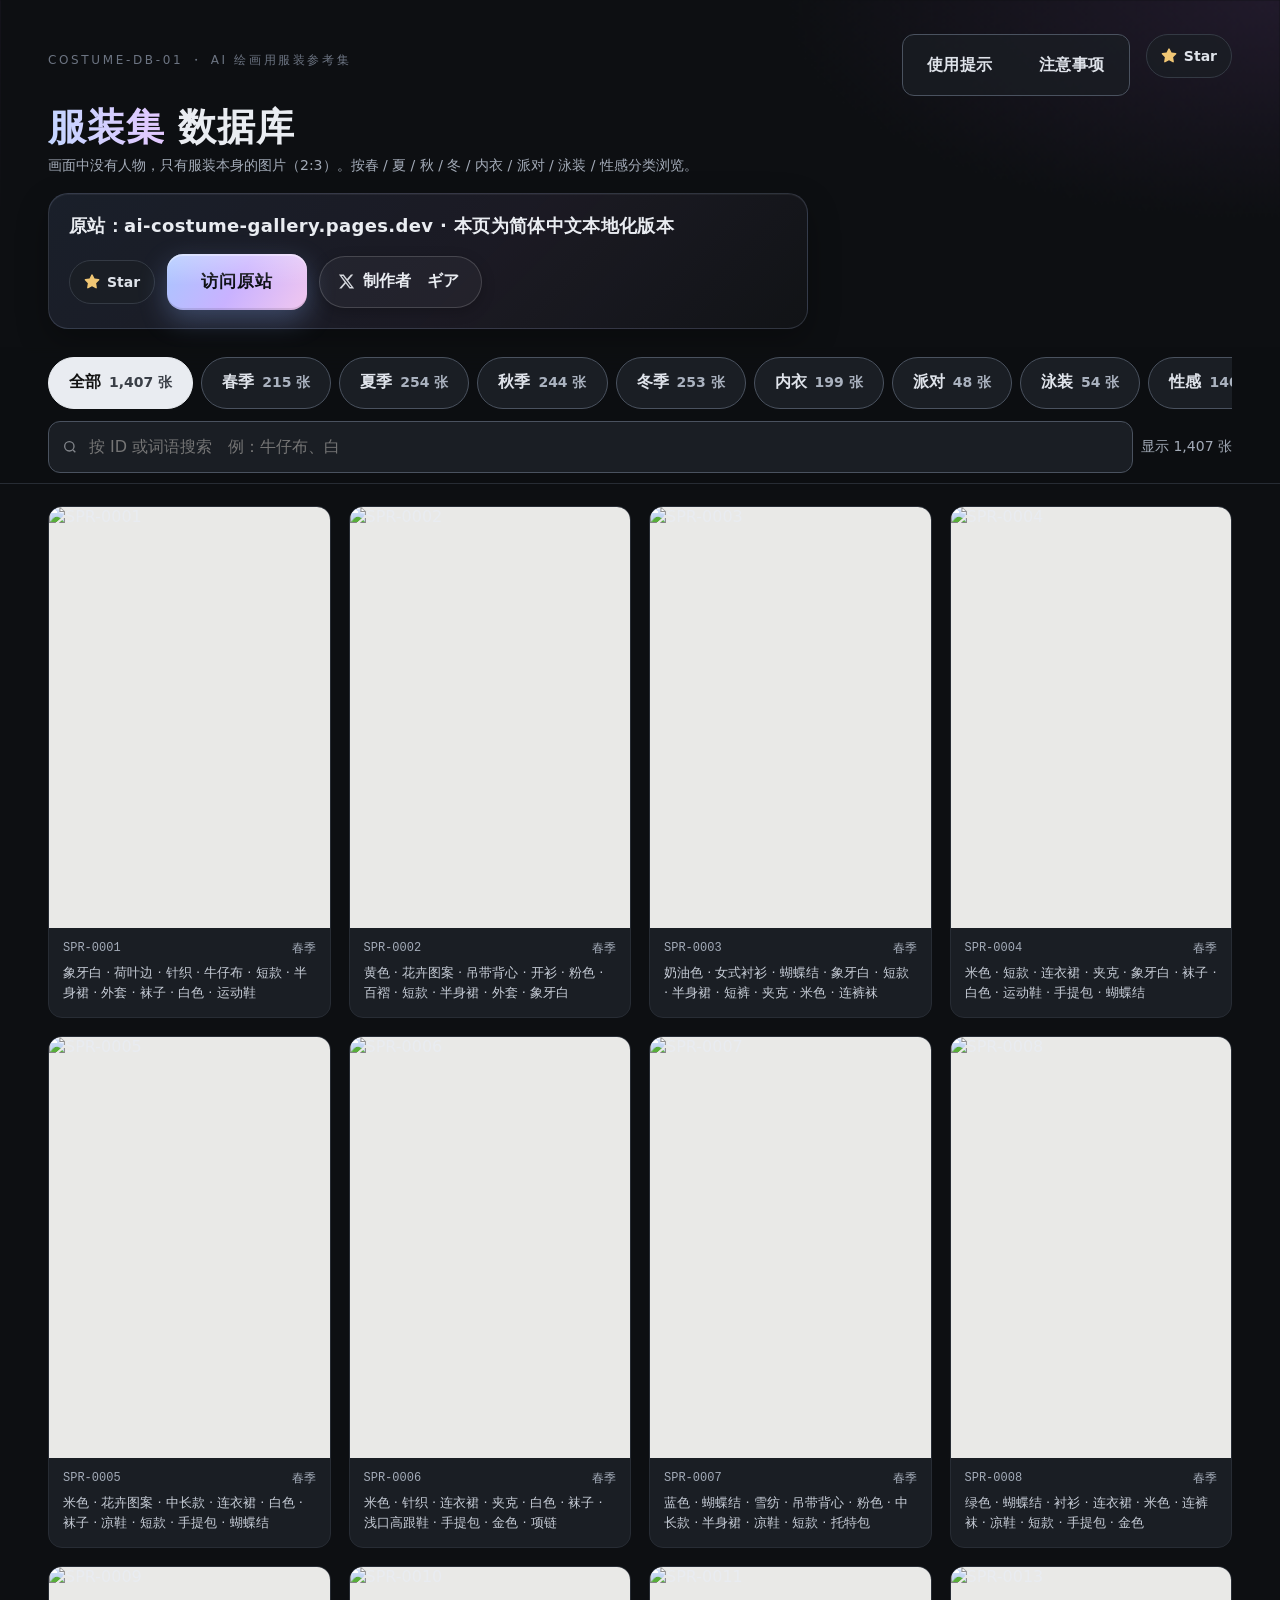
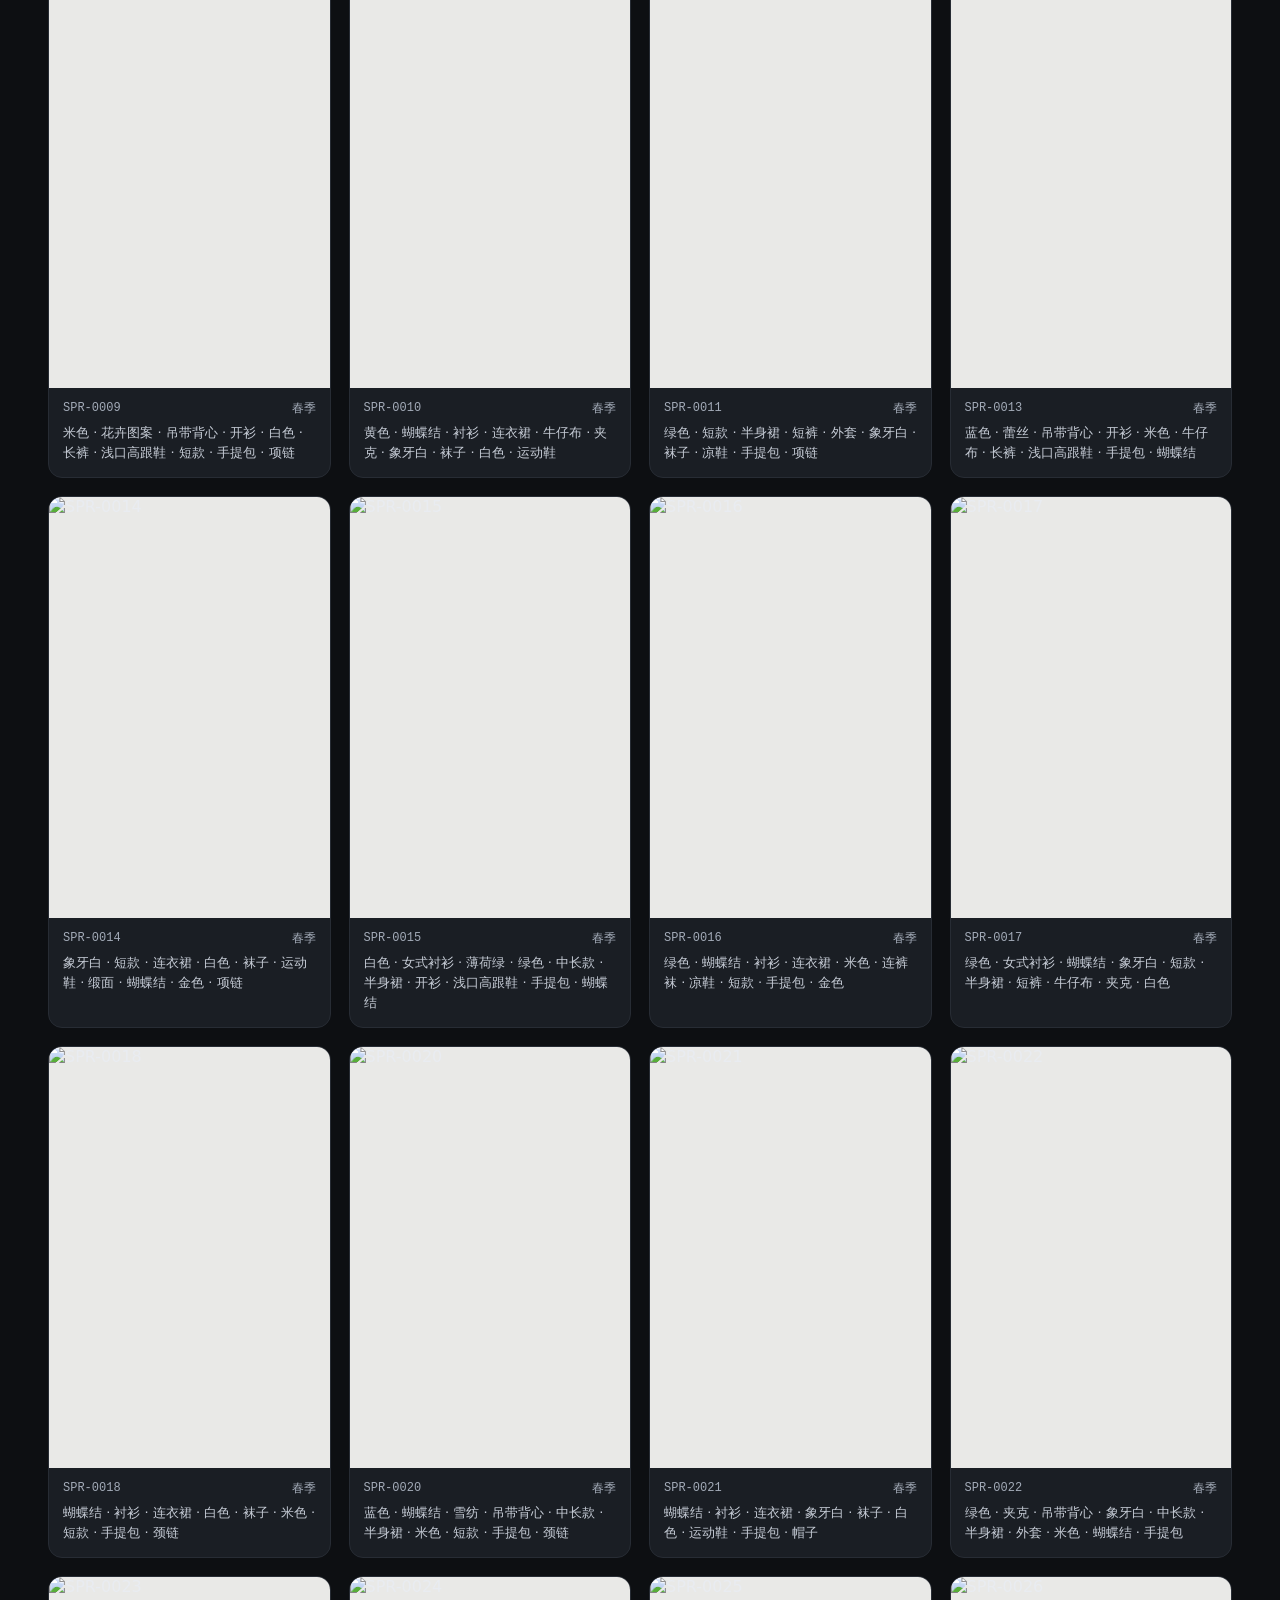
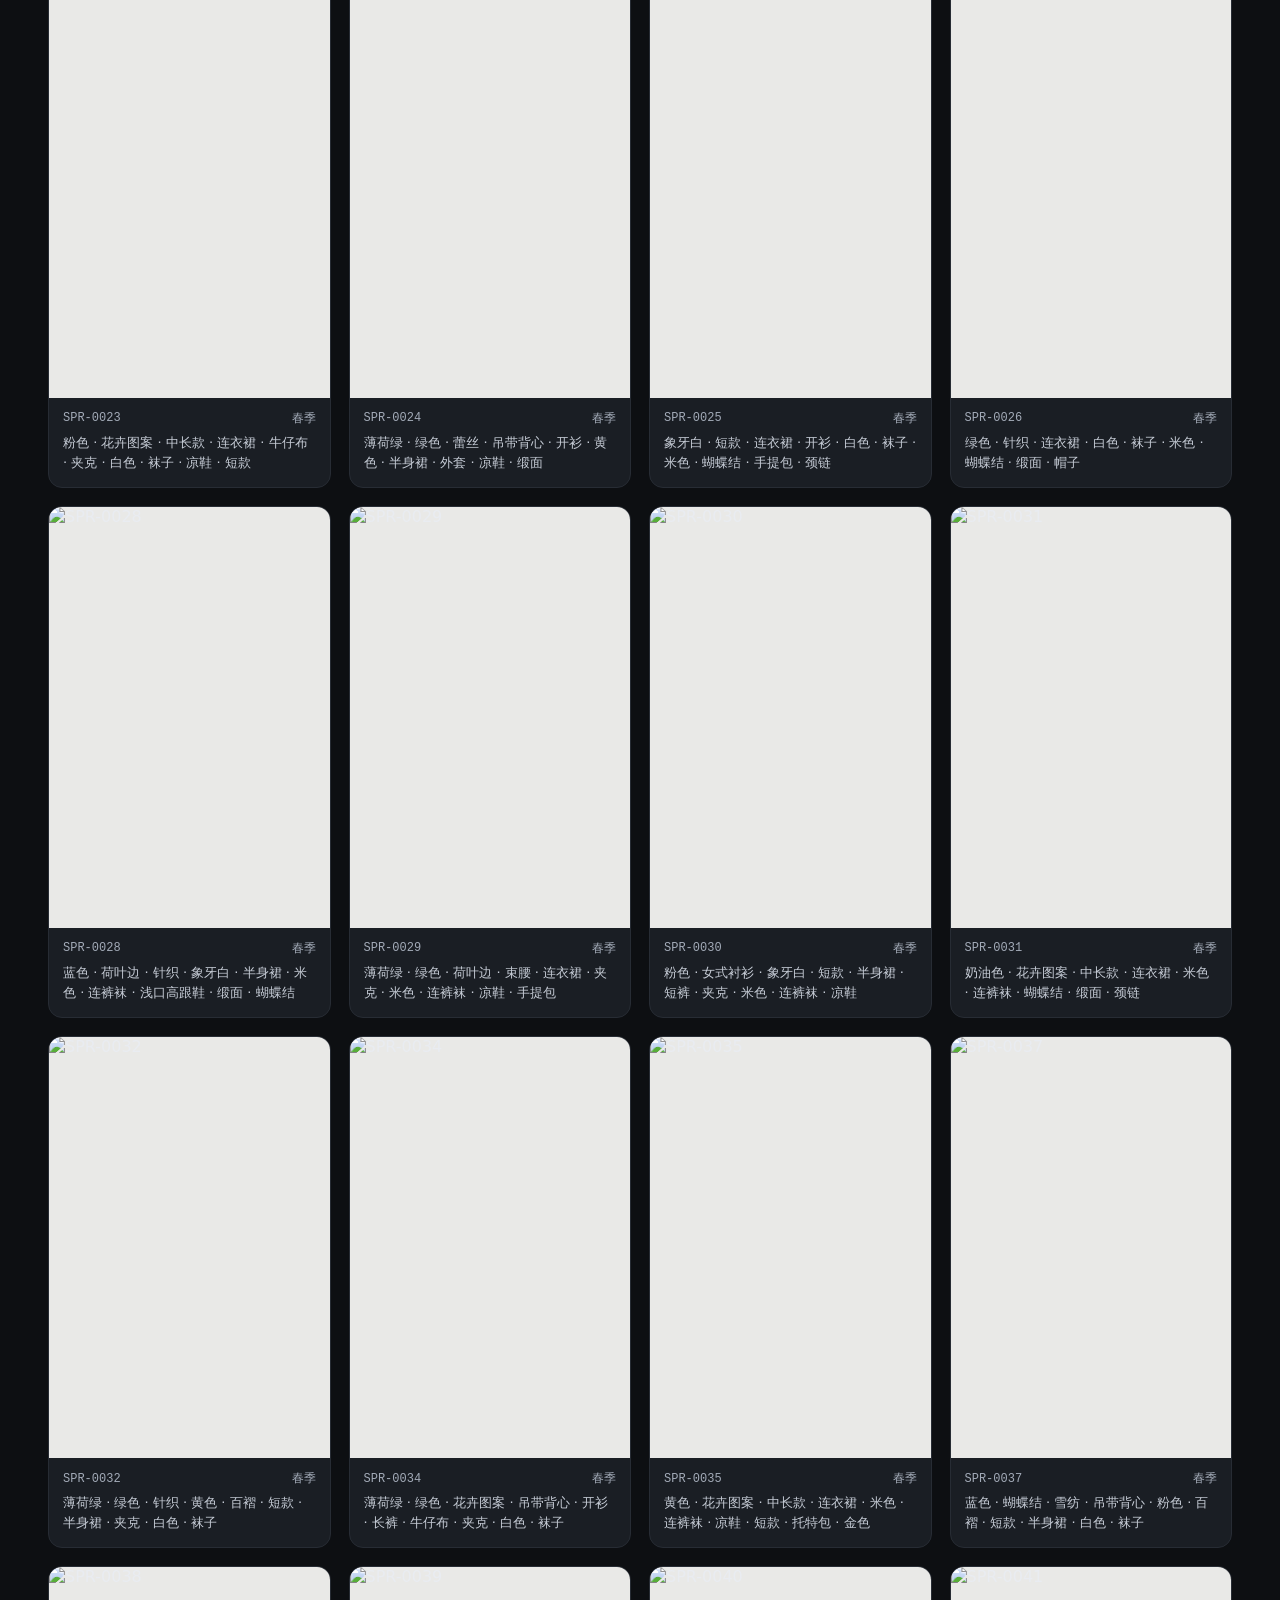
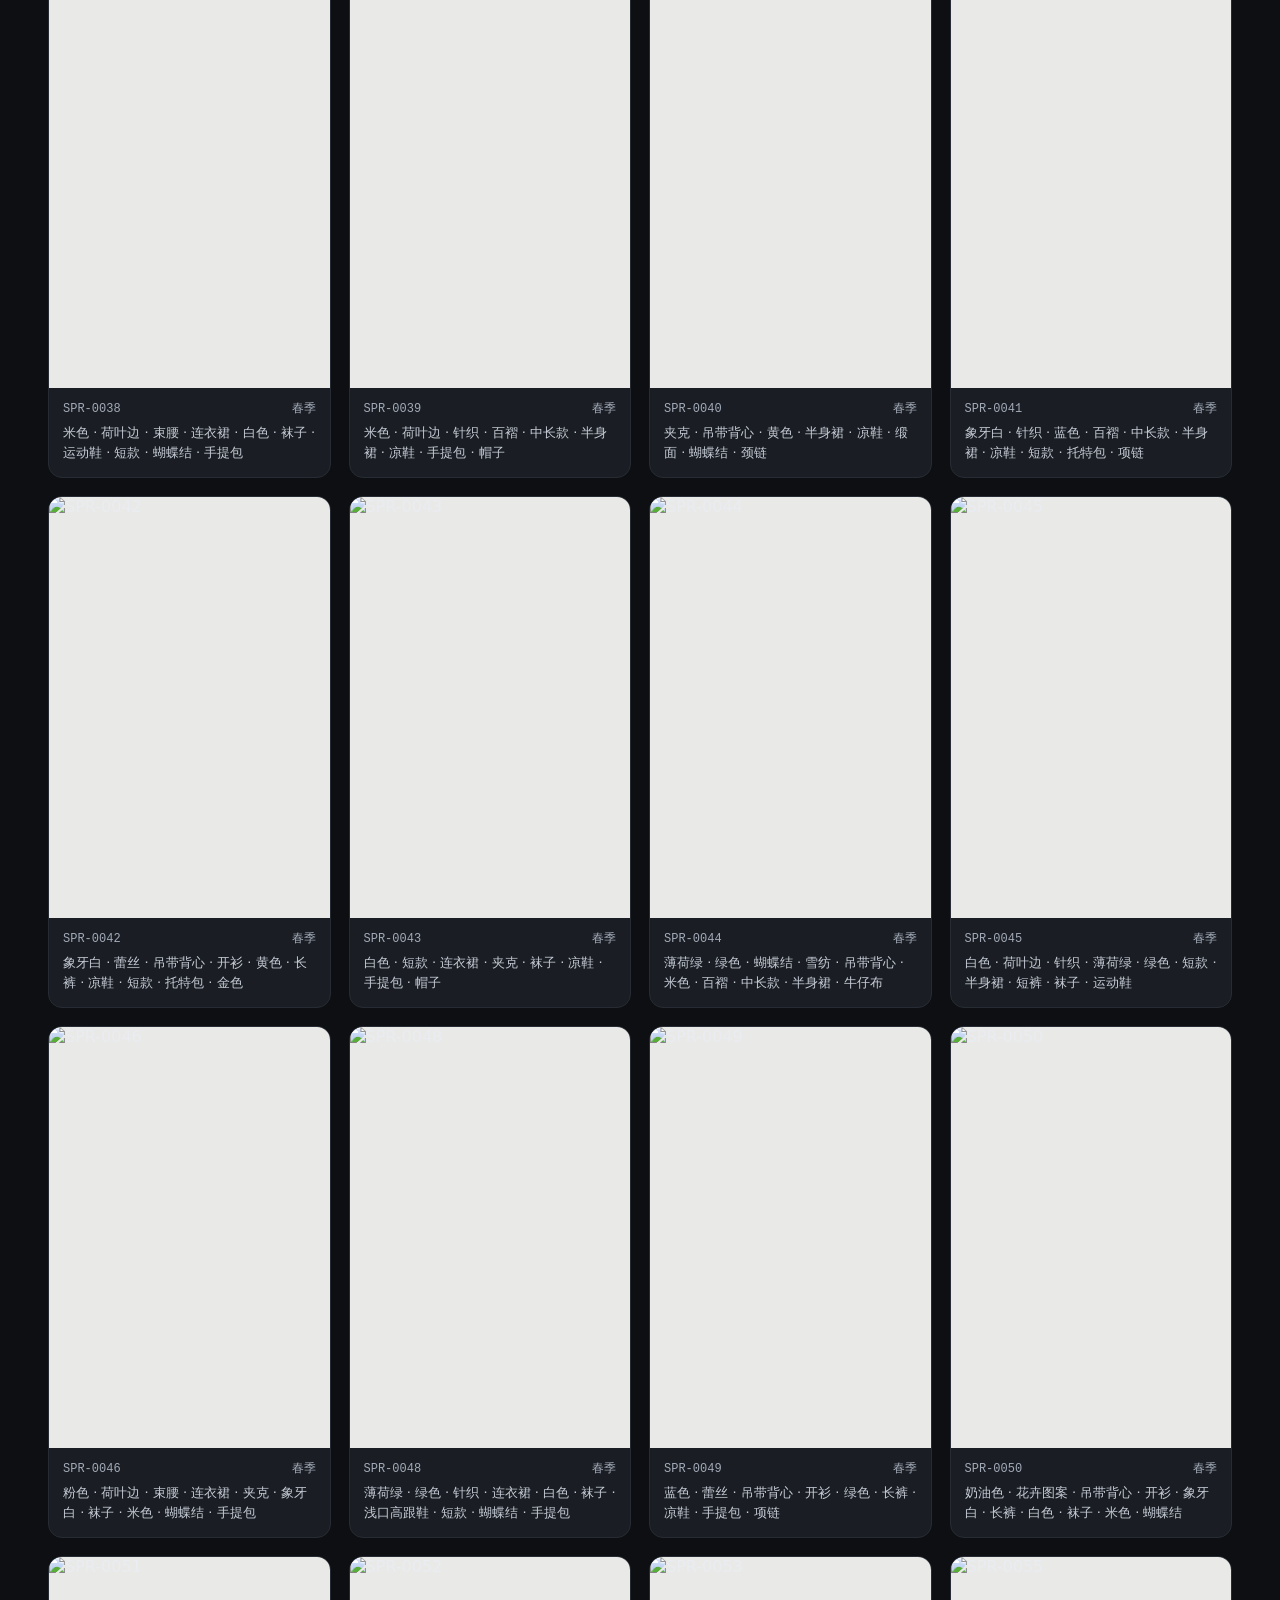
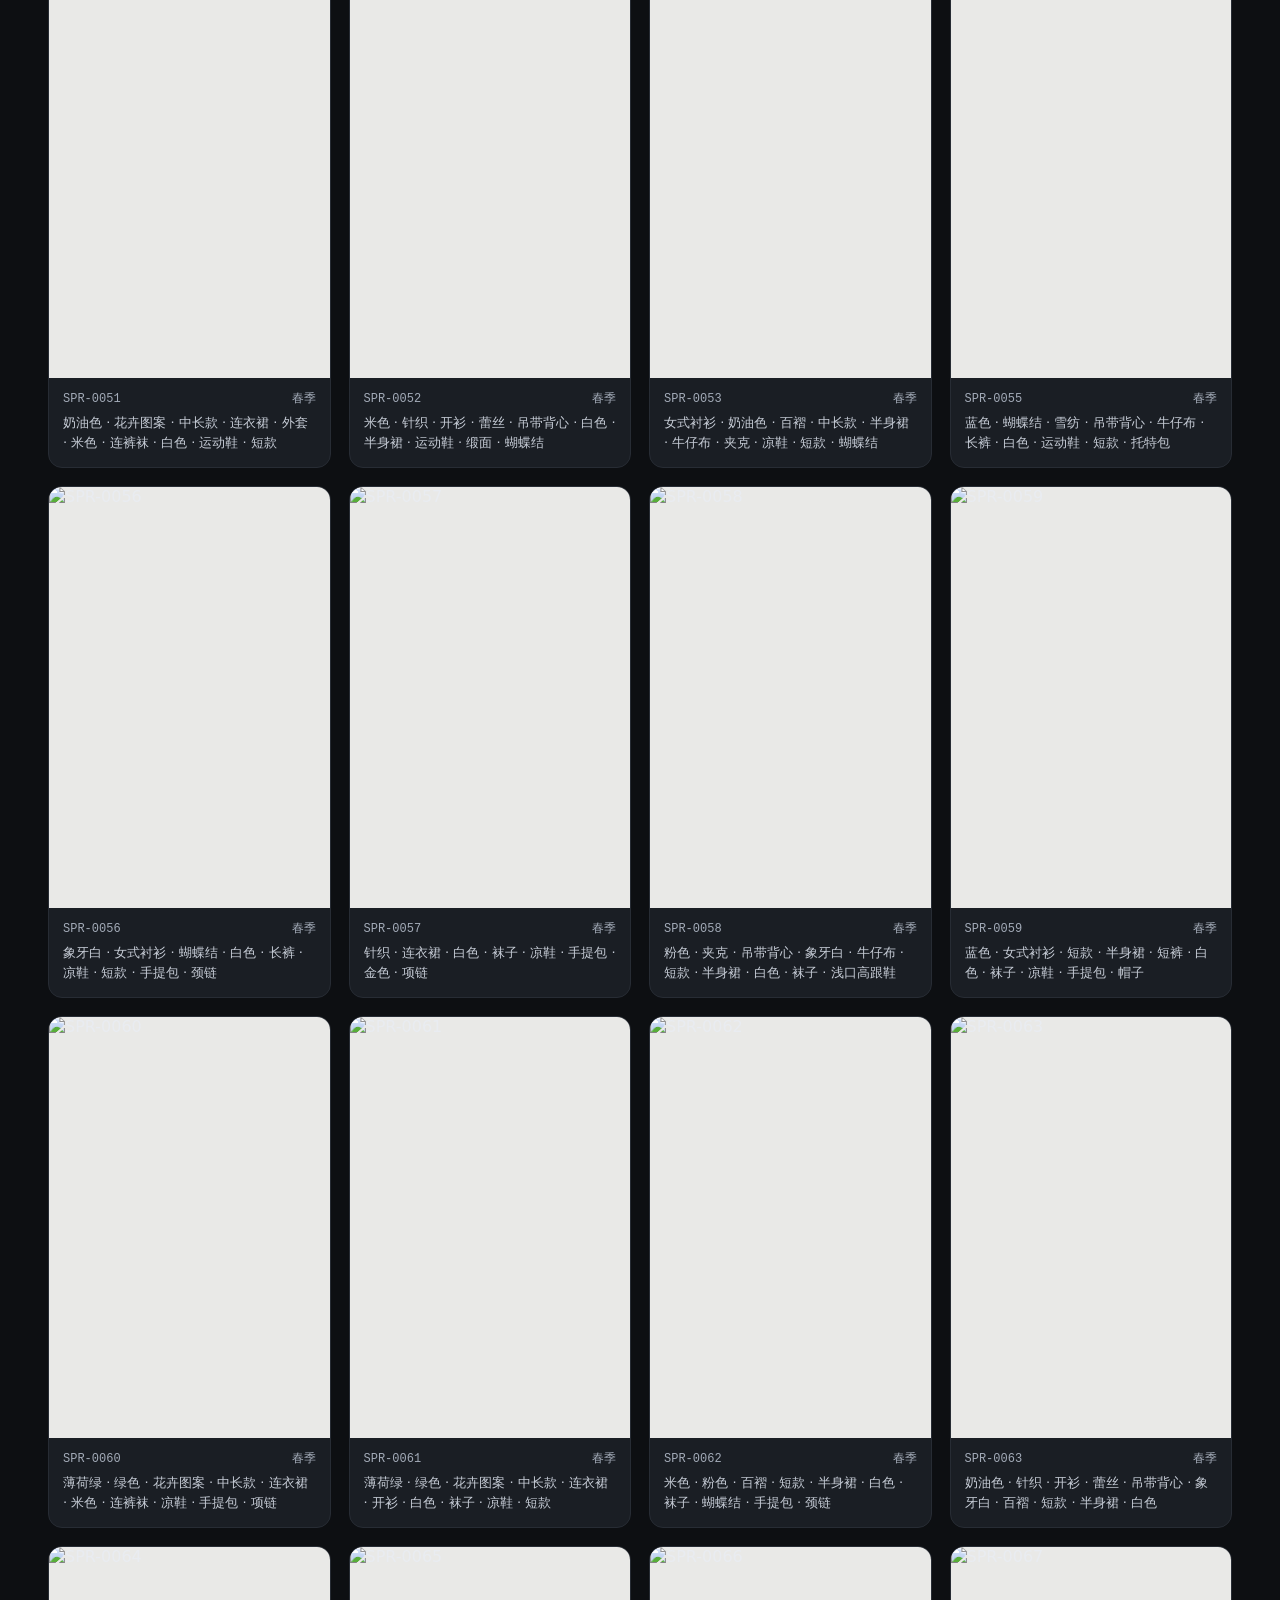
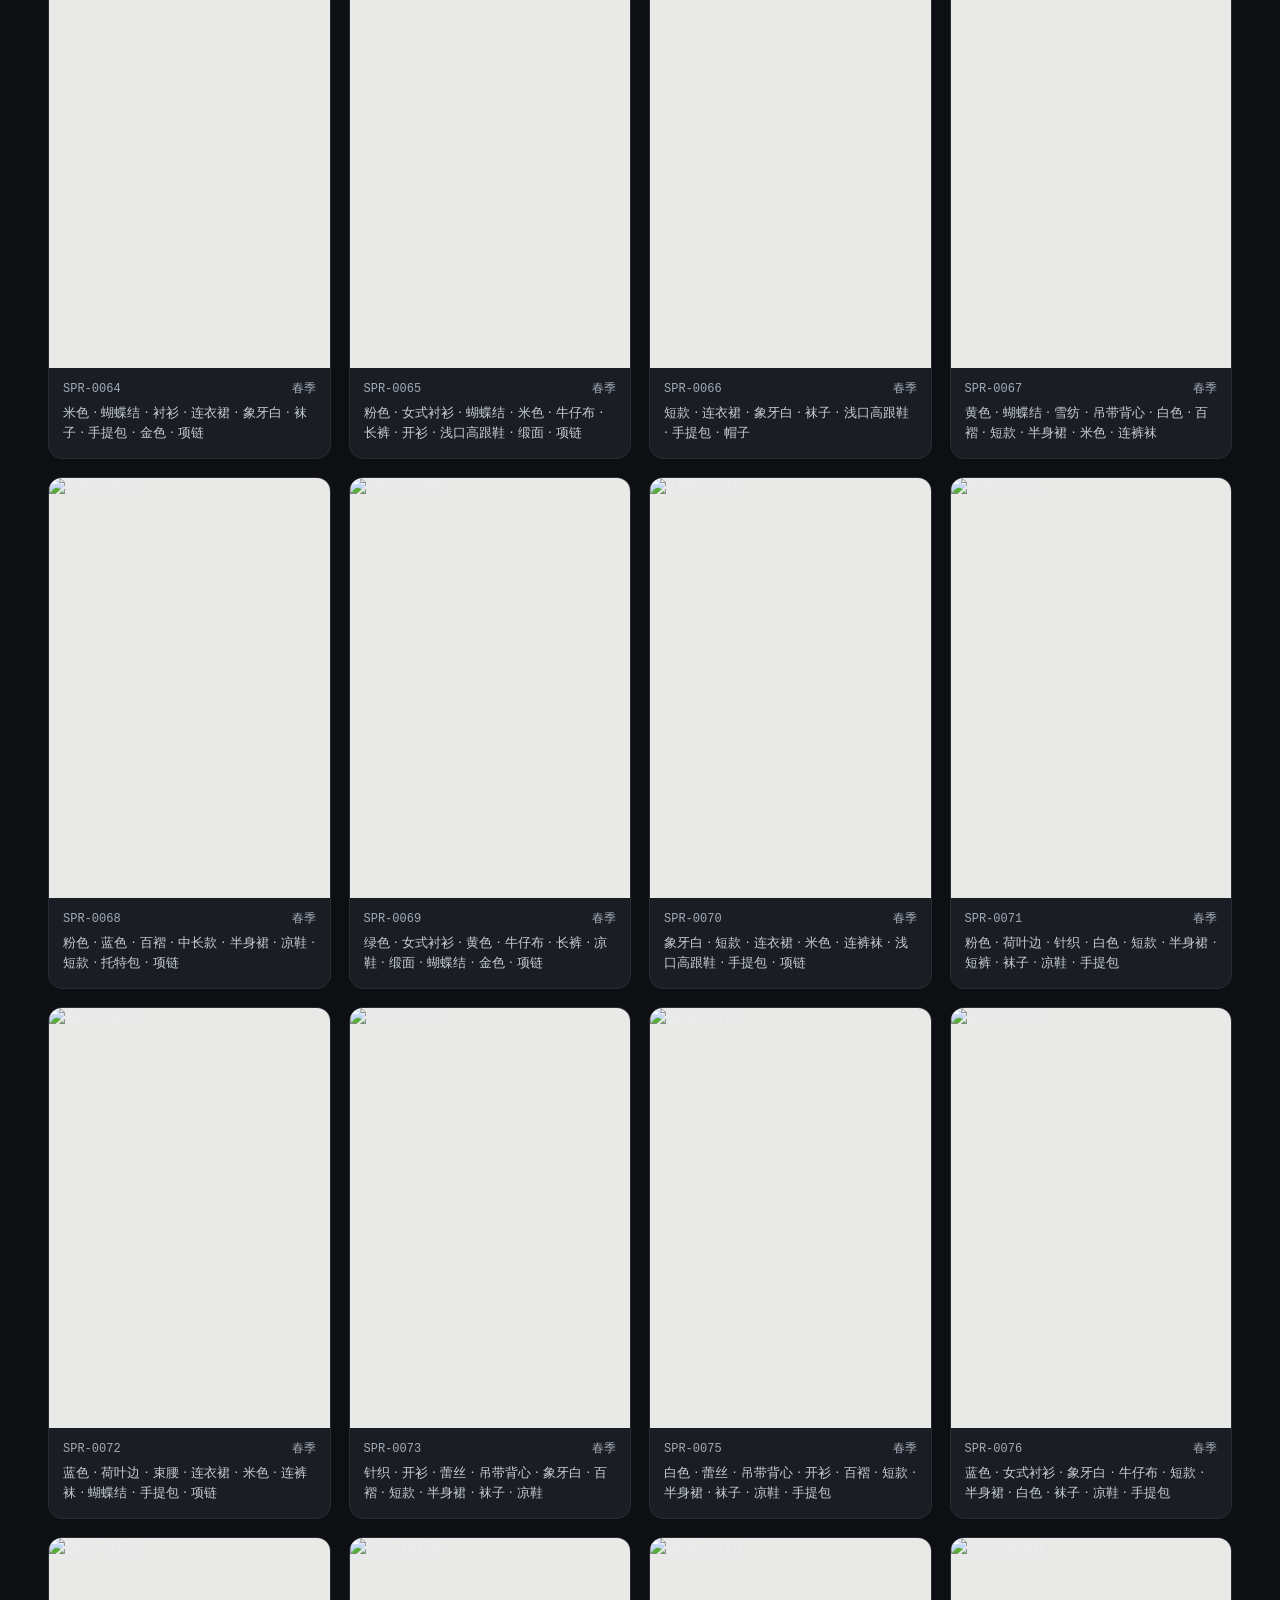
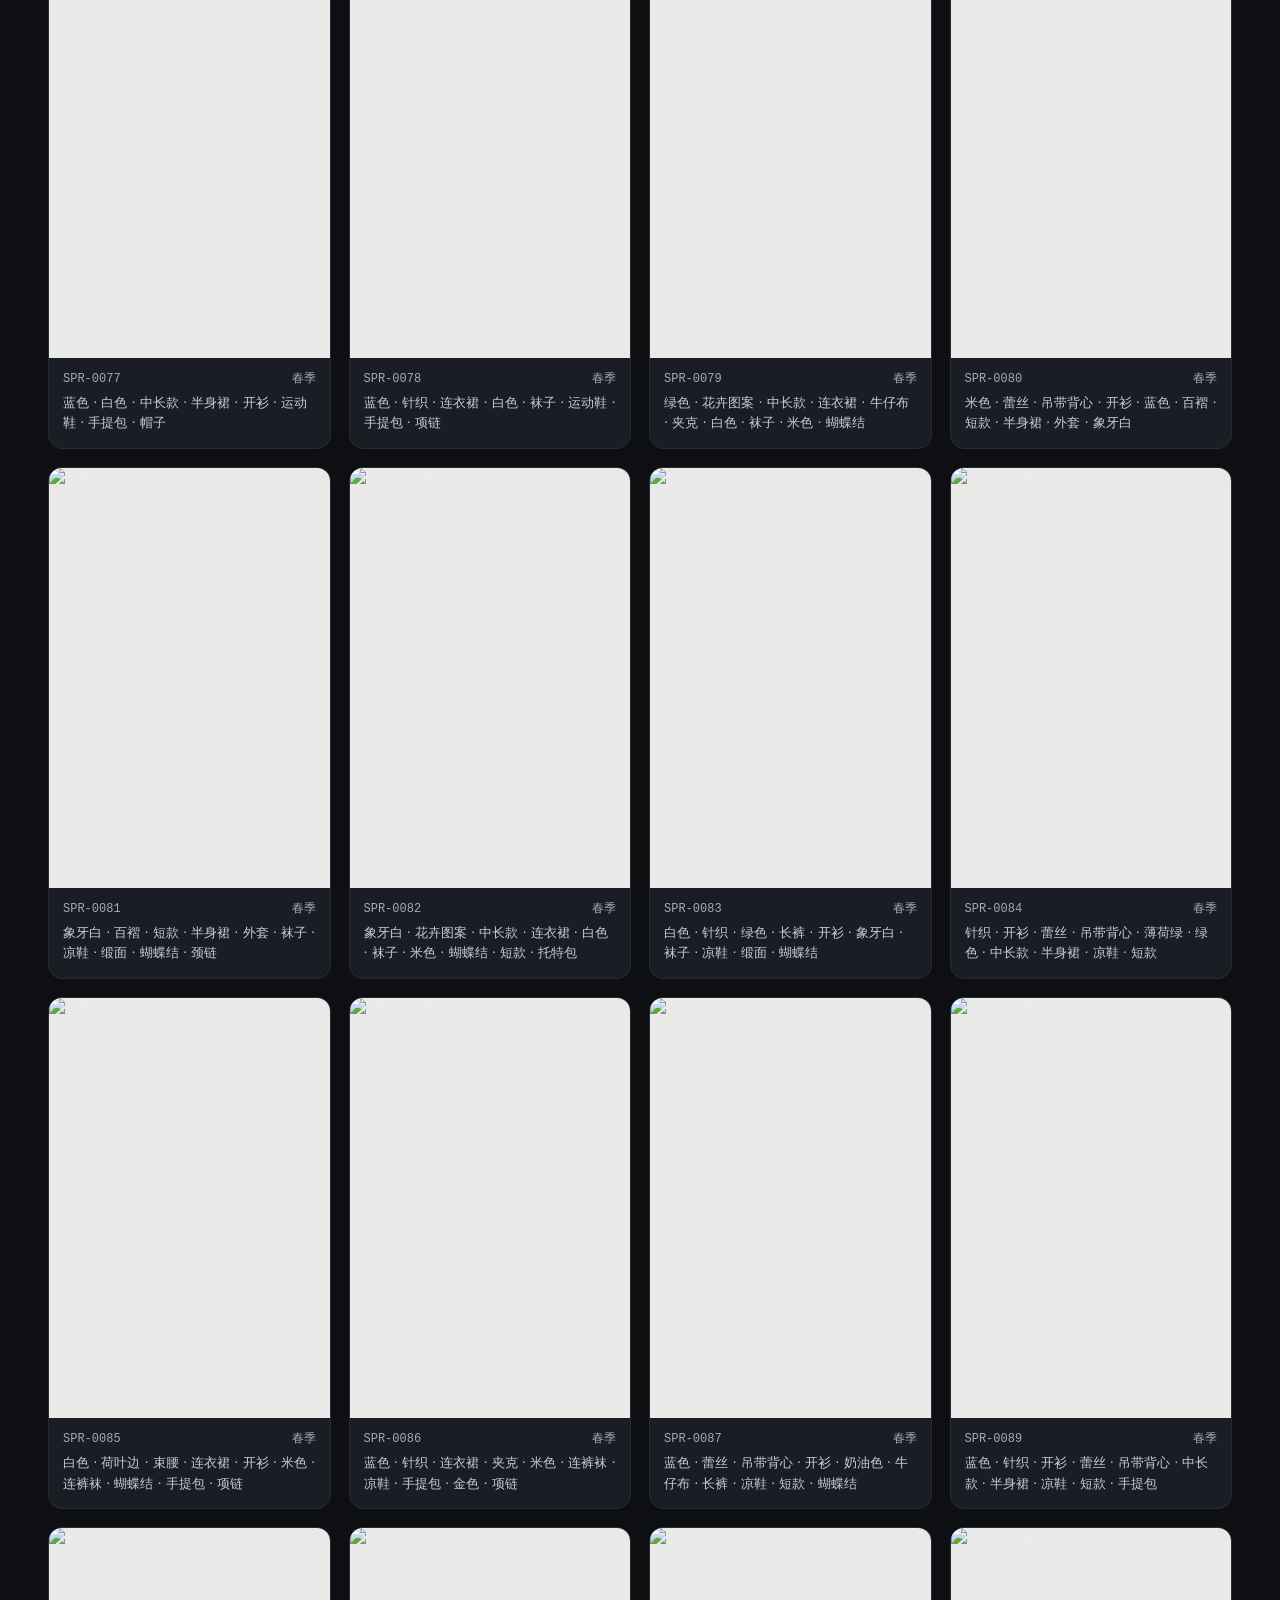
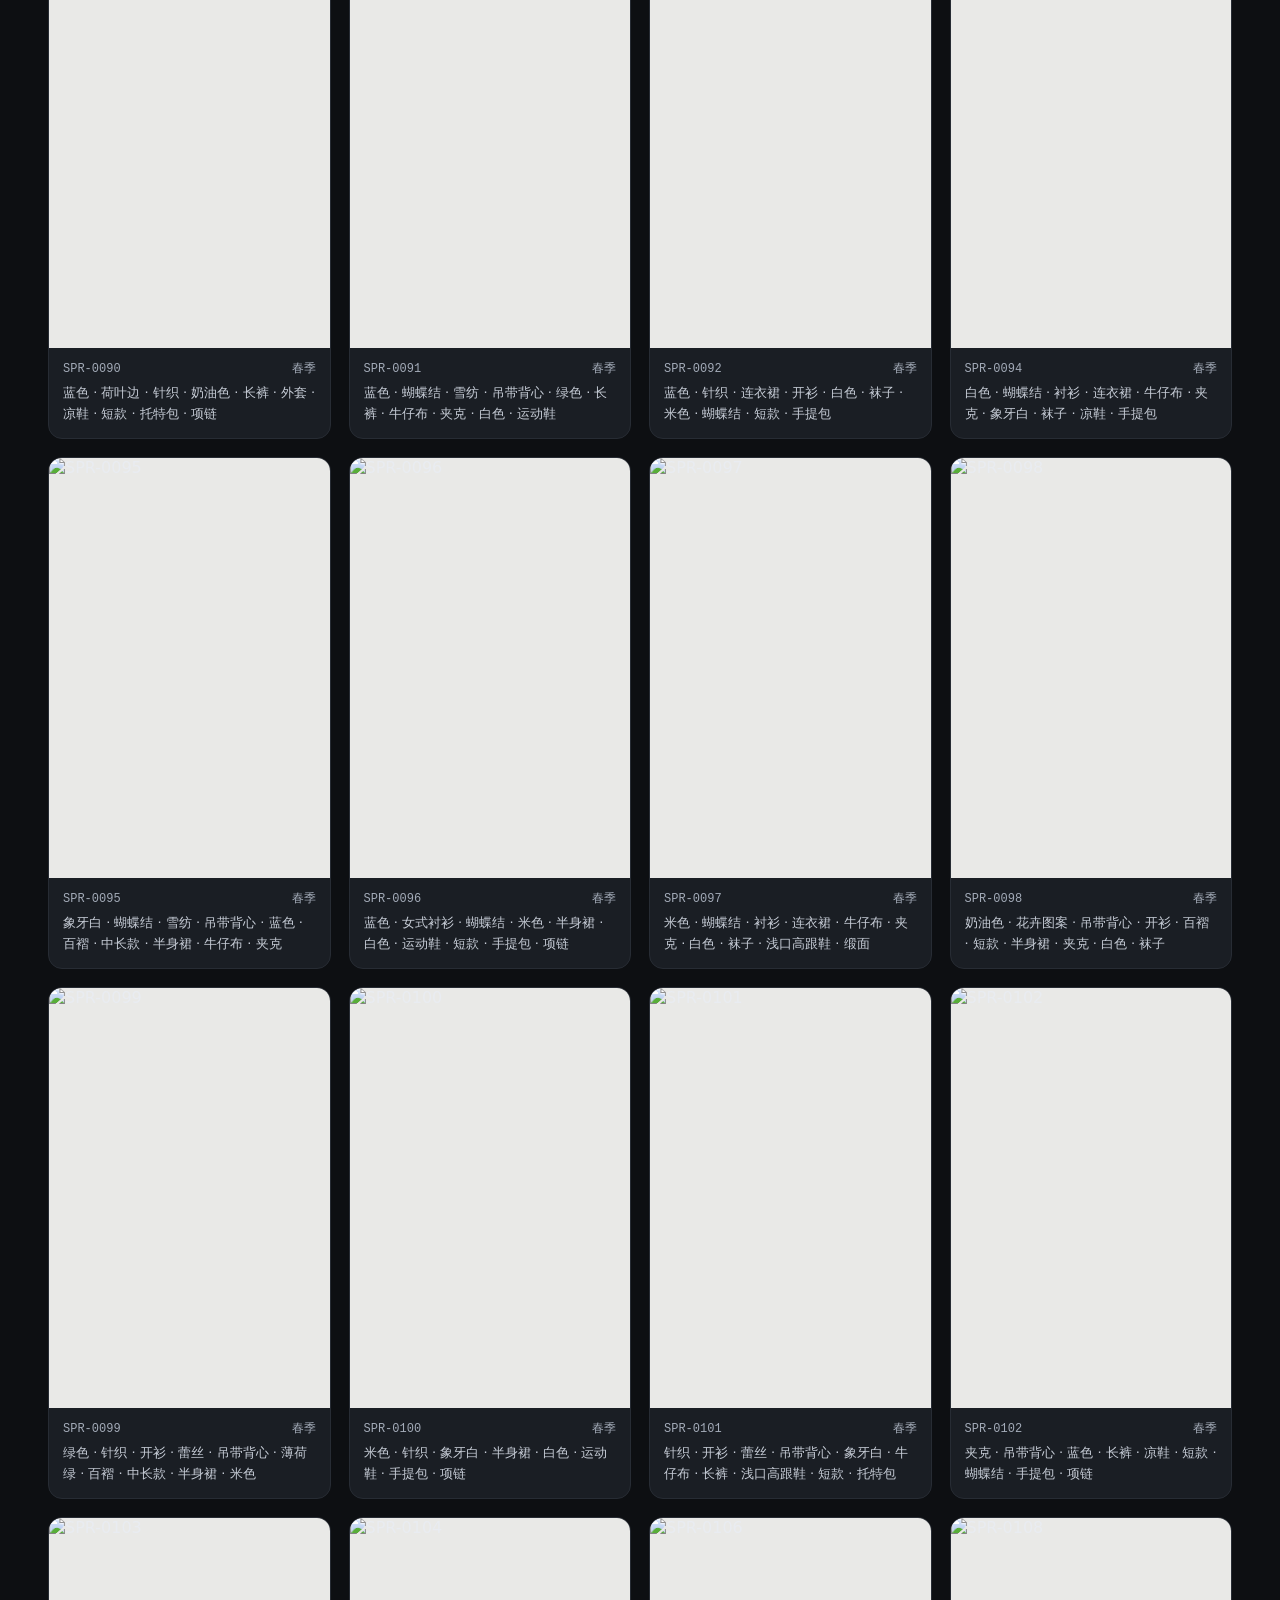
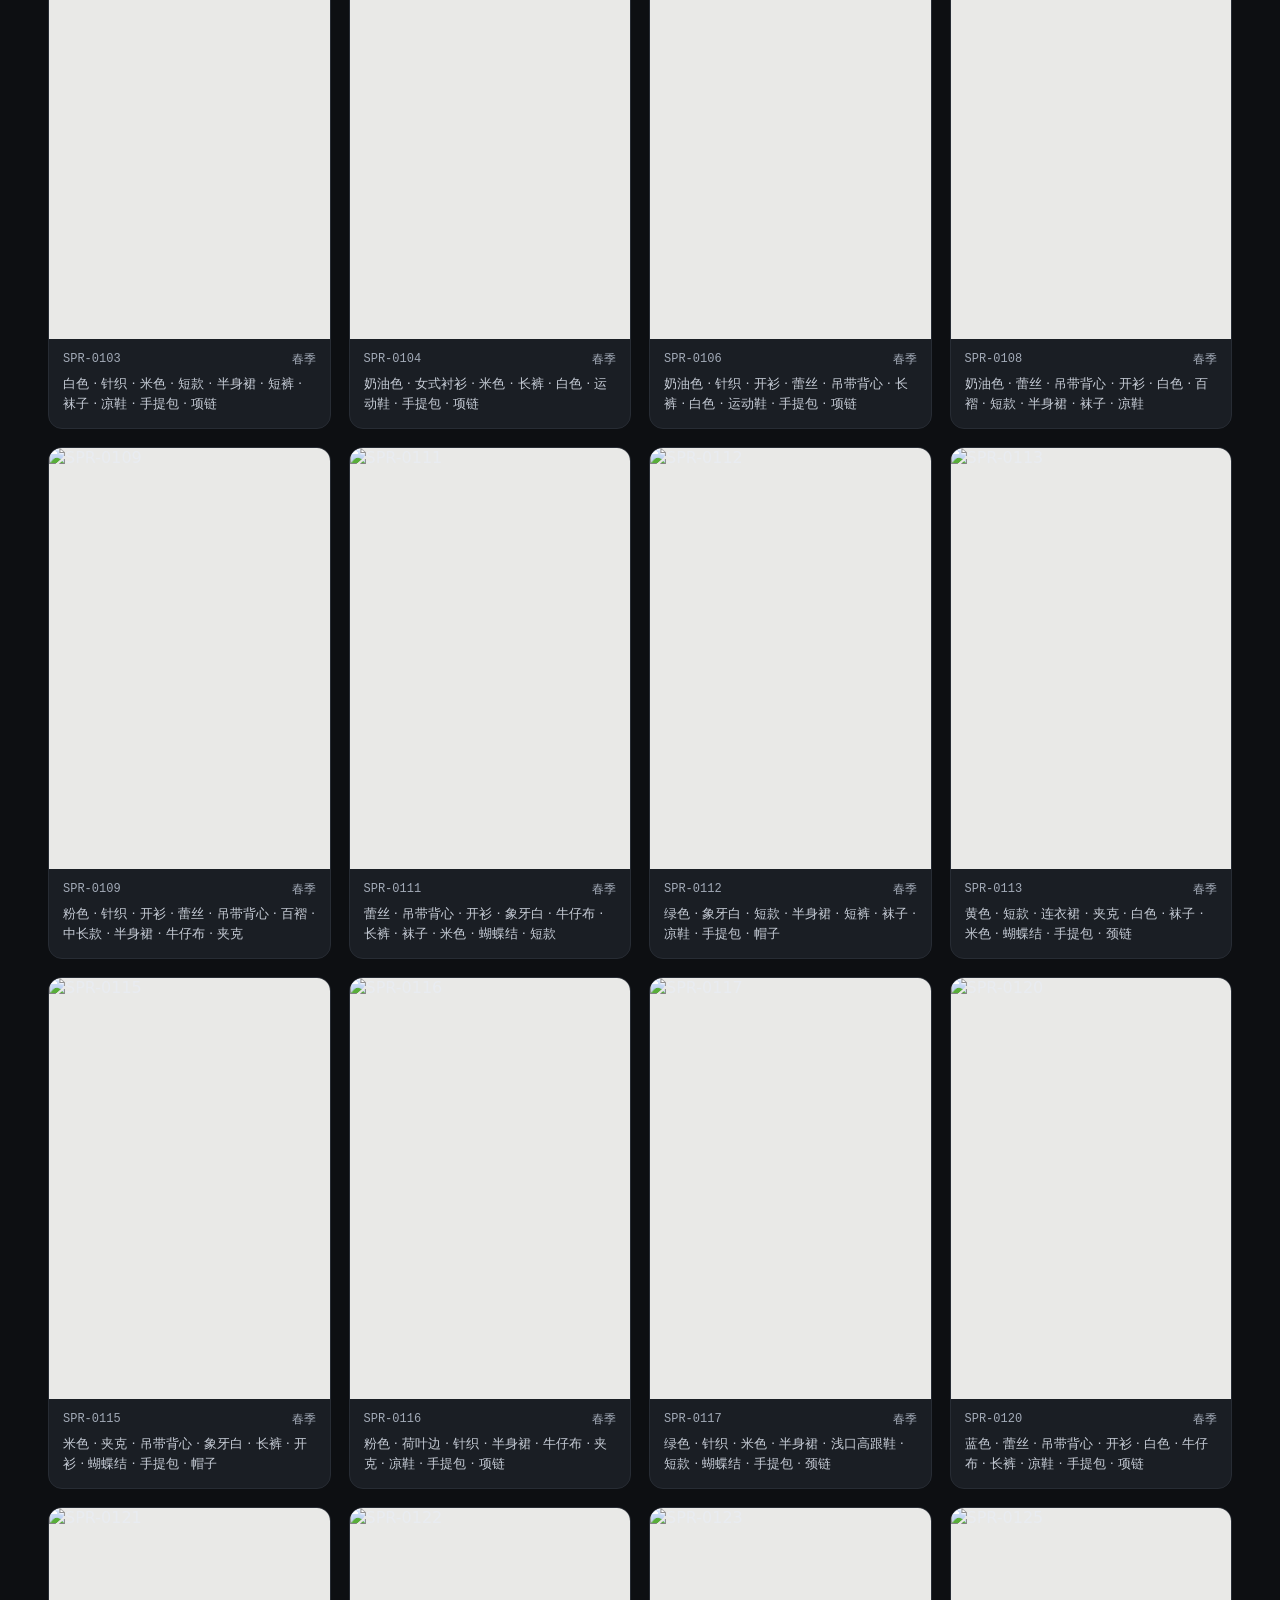
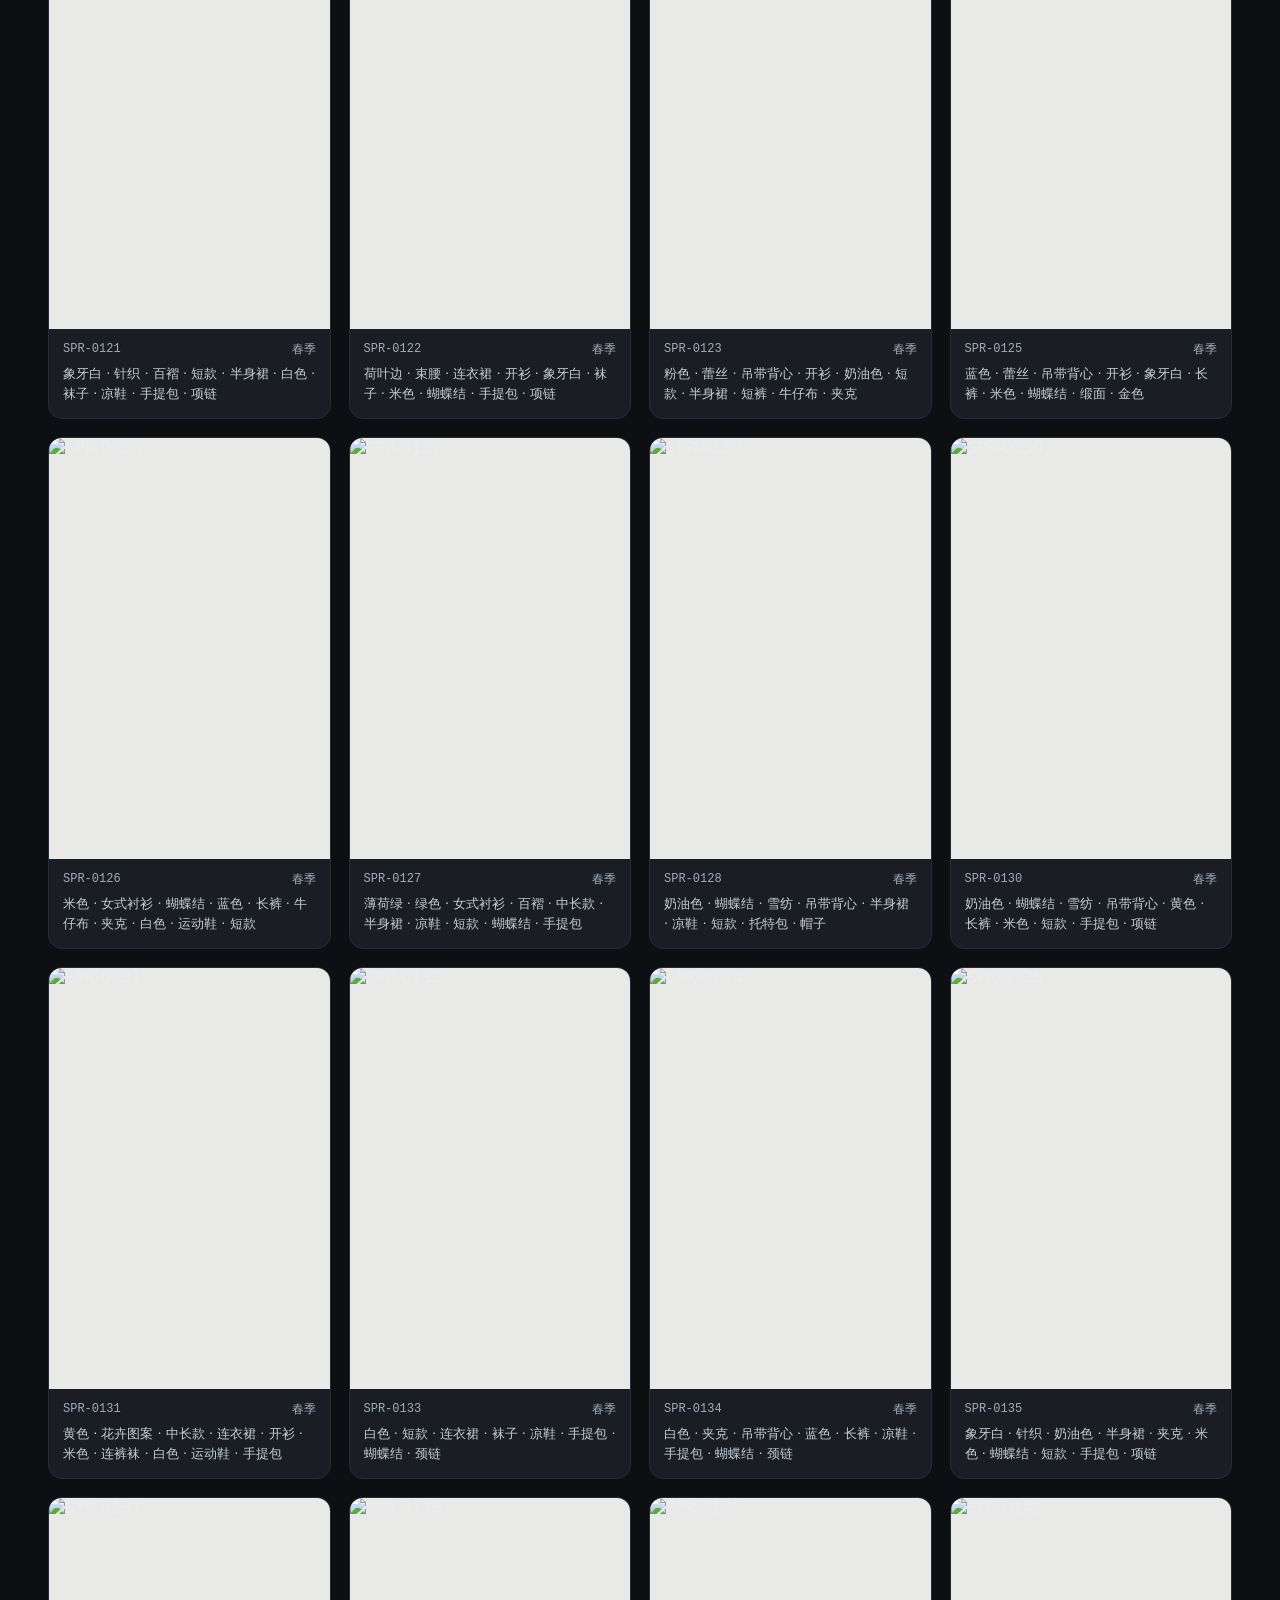
==== commit e65273bc: "feat: 页面加入 GitHub Star 入口（带实时 star 数） - 工作台：顶栏右侧 + Hero 按钮区各一个 Star 按钮 - 姿势库 / 服装库：右上角（与使用提示、注意事项并排）" ====
--- a/galleries/costume/index.html
+++ b/galleries/costume/index.html
@@ -171,16 +171,28 @@
 @media (max-width:560px){.meta .desc{font-size:12px;-webkit-line-clamp:2}.meta .cat{display:block;font-size:12px}}
 @media (prefers-reduced-motion:reduce){*{transition:none!important}}
 
+
+/* GitHub Star 入口 */
+.ghstar{display:inline-flex;align-items:center;gap:7px;min-height:44px;padding:0 14px;border-radius:99px;
+  border:1px solid var(--line2);background:rgba(26,30,36,.7);color:#dfe3ea;font-size:14px;font-weight:700;
+  text-decoration:none;white-space:nowrap;transition:.15s;-webkit-tap-highlight-color:transparent}
+.ghstar:hover{border-color:#e3c8ff;color:#fff;background:rgba(227,200,255,.12)}
+.ghstar svg{flex:0 0 auto;color:#f0c674}
+.ghstar:hover svg{color:#ffd85e}
+.ghcount{font-style:normal;font-size:12.5px;font-weight:700;color:#aab2bf;font-variant-numeric:tabular-nums;
+  padding-left:8px;margin-left:1px;border-left:1px solid rgba(255,255,255,.18)}
+.ghcount:empty{display:none}
+
 </style>
 </head>
 <body>
 <header class="hero">
-  <div class="hero-top"><div class="eyebrow">COSTUME-DB-01 ・ AI 绘画用服装参考集</div><nav class="infotabs" id="infotabs" aria-label="使用提示与注意事项"><button type="button" class="itab" id="itab0" aria-haspopup="dialog" aria-expanded="false" aria-controls="ipanel0">使用提示</button><button type="button" class="itab" id="itab1" aria-haspopup="dialog" aria-expanded="false" aria-controls="ipanel1">注意事项</button><div class="ipanel" id="ipanel0" role="dialog" aria-labelledby="ipt0" tabindex="-1" hidden><div class="ipanel-hd"><h2 id="ipt0">使用提示</h2><button type="button" class="ipclose" aria-label="关闭">×</button></div><ul><li>作为参考图，可载入各类 AI 工具的服装参考 / 图像参考功能中使用。</li><li>用分类按钮筛选，也可以在搜索框里按 ID 或服装词查找（例如：牛仔布、蕾丝、白）。</li><li>下载原尺寸 PNG 使用，细节也能完整参考。</li><li>画面中没有人物，只有服装本身。脸型、体型、背景请另外用参考图或提示词补上。</li></ul></div><div class="ipanel" id="ipanel1" role="dialog" aria-labelledby="ipt1" tabindex="-1" hidden><div class="ipanel-hd"><h2 id="ipt1">注意事项</h2><button type="button" class="ipclose" aria-label="关闭">×</button></div><ul><li>可免费使用（作品创作中的商用、编辑、参考使用均可）。</li><li>禁止对图片数据本身（含原尺寸与加工后的版本）进行再分发、转载或转售。</li><li>无需署名（也可自愿标注）。图片元数据已清除，请自行判断使用，风险自负。</li><li>这是 AI 生成的虚构服装，并非真实商品的照片。</li><li>收录的服装图像全部由文生图（t2i）方式生成，未使用任何真实商品图片。</li><li>发布前已做与既有品牌的相似度排查，但不保证不侵犯他人权利。</li><li>使用时请自行确认与判断。因使用本数据所产生的问题，原作者不承担责任。</li><li>请勿用于表现真人或未成年人的用途，也不要用于违反公序良俗的用途。</li></ul></div></nav></div>
+  <div class="hero-top"><div class="eyebrow">COSTUME-DB-01 ・ AI 绘画用服装参考集</div><nav class="infotabs" id="infotabs" aria-label="使用提示与注意事项"><button type="button" class="itab" id="itab0" aria-haspopup="dialog" aria-expanded="false" aria-controls="ipanel0">使用提示</button><button type="button" class="itab" id="itab1" aria-haspopup="dialog" aria-expanded="false" aria-controls="ipanel1">注意事项</button><div class="ipanel" id="ipanel0" role="dialog" aria-labelledby="ipt0" tabindex="-1" hidden><div class="ipanel-hd"><h2 id="ipt0">使用提示</h2><button type="button" class="ipclose" aria-label="关闭">×</button></div><ul><li>作为参考图，可载入各类 AI 工具的服装参考 / 图像参考功能中使用。</li><li>用分类按钮筛选，也可以在搜索框里按 ID 或服装词查找（例如：牛仔布、蕾丝、白）。</li><li>下载原尺寸 PNG 使用，细节也能完整参考。</li><li>画面中没有人物，只有服装本身。脸型、体型、背景请另外用参考图或提示词补上。</li></ul></div><div class="ipanel" id="ipanel1" role="dialog" aria-labelledby="ipt1" tabindex="-1" hidden><div class="ipanel-hd"><h2 id="ipt1">注意事项</h2><button type="button" class="ipclose" aria-label="关闭">×</button></div><ul><li>可免费使用（作品创作中的商用、编辑、参考使用均可）。</li><li>禁止对图片数据本身（含原尺寸与加工后的版本）进行再分发、转载或转售。</li><li>无需署名（也可自愿标注）。图片元数据已清除，请自行判断使用，风险自负。</li><li>这是 AI 生成的虚构服装，并非真实商品的照片。</li><li>收录的服装图像全部由文生图（t2i）方式生成，未使用任何真实商品图片。</li><li>发布前已做与既有品牌的相似度排查，但不保证不侵犯他人权利。</li><li>使用时请自行确认与判断。因使用本数据所产生的问题，原作者不承担责任。</li><li>请勿用于表现真人或未成年人的用途，也不要用于违反公序良俗的用途。</li></ul></div></nav><a class="ghstar" href="https://github.com/XuXuebin/ai-pose-costume-gallery" target="_blank" rel="noopener noreferrer" title="在 GitHub 上 Star 这个仓库"><svg viewBox="0 0 16 16" width="16" height="16" fill="currentColor" aria-hidden="true"><path d="M8 .25a.75.75 0 0 1 .673.418l1.882 3.815 4.21.612a.75.75 0 0 1 .416 1.279l-3.046 2.97.719 4.192a.75.75 0 0 1-1.088.791L8 12.347l-3.766 1.98a.75.75 0 0 1-1.088-.79l.72-4.194L.918 6.374a.75.75 0 0 1 .416-1.28l4.21-.611L7.327.668A.75.75 0 0 1 8 .25Z"/></svg><span>Star</span><em class="ghcount"></em></a></div>
   <h1><span>服装集</span> 数据库</h1>
   <p class="sub">画面中没有人物，只有服装本身的图片（2:3）。按春 / 夏 / 秋 / 冬 / 内衣 / 派对 / 泳装 / 性感分类浏览。</p>
 <div class="cta">
   <p class="cta-lead">原站：ai-costume-gallery.pages.dev · 本页为简体中文本地化版本</p>
-  <div class="cta-row">
+  <div class="cta-row"><a class="ghstar" href="https://github.com/XuXuebin/ai-pose-costume-gallery" target="_blank" rel="noopener noreferrer" title="在 GitHub 上 Star 这个仓库"><svg viewBox="0 0 16 16" width="16" height="16" fill="currentColor" aria-hidden="true"><path d="M8 .25a.75.75 0 0 1 .673.418l1.882 3.815 4.21.612a.75.75 0 0 1 .416 1.279l-3.046 2.97.719 4.192a.75.75 0 0 1-1.088.791L8 12.347l-3.766 1.98a.75.75 0 0 1-1.088-.79l.72-4.194L.918 6.374a.75.75 0 0 1 .416-1.28l4.21-.611L7.327.668A.75.75 0 0 1 8 .25Z"/></svg><span>Star</span><em class="ghcount"></em></a>
     <a class="btn-oc" href="https://ai-costume-gallery.pages.dev" target="_blank" rel="noopener noreferrer">访问原站</a>
     <a class="chip-by" href="https://x.com/giaaibusi" target="_blank" rel="noopener noreferrer"><svg viewBox="0 0 24 24" aria-hidden="true" focusable="false"><path d="M18.244 2.25h3.308l-7.227 8.26 8.502 11.24H16.17l-5.214-6.817L4.99 21.75H1.68l7.73-8.835L1.254 2.25H8.08l4.713 6.231zm-1.161 17.52h1.833L7.084 4.126H5.117z"/></svg>制作者　ギア</a>
   </div>
@@ -199,7 +211,7 @@
 <footer id="foot">
 <div class="cta cta-s">
   <p class="cta-lead">原站：ai-costume-gallery.pages.dev · 本页为简体中文本地化版本</p>
-  <div class="cta-row">
+  <div class="cta-row"><a class="ghstar" href="https://github.com/XuXuebin/ai-pose-costume-gallery" target="_blank" rel="noopener noreferrer" title="在 GitHub 上 Star 这个仓库"><svg viewBox="0 0 16 16" width="16" height="16" fill="currentColor" aria-hidden="true"><path d="M8 .25a.75.75 0 0 1 .673.418l1.882 3.815 4.21.612a.75.75 0 0 1 .416 1.279l-3.046 2.97.719 4.192a.75.75 0 0 1-1.088.791L8 12.347l-3.766 1.98a.75.75 0 0 1-1.088-.79l.72-4.194L.918 6.374a.75.75 0 0 1 .416-1.28l4.21-.611L7.327.668A.75.75 0 0 1 8 .25Z"/></svg><span>Star</span><em class="ghcount"></em></a>
     <a class="btn-oc" href="https://ai-costume-gallery.pages.dev" target="_blank" rel="noopener noreferrer">访问原站</a>
     <a class="chip-by" href="https://x.com/giaaibusi" target="_blank" rel="noopener noreferrer"><svg viewBox="0 0 24 24" aria-hidden="true" focusable="false"><path d="M18.244 2.25h3.308l-7.227 8.26 8.502 11.24H16.17l-5.214-6.817L4.99 21.75H1.68l7.73-8.835L1.254 2.25H8.08l4.713 6.231zm-1.161 17.52h1.833L7.084 4.126H5.117z"/></svg>制作者　ギア</a>
   </div>
@@ -372,5 +384,21 @@
 })();
 
 </script>
+
+<script>
+/* 读取仓库 star 数（GitHub 公共 API，失败则静默降级） */
+(function () {
+  var els = document.querySelectorAll('.ghcount');
+  if (!els.length) return;
+  fetch('https://api.github.com/repos/XuXuebin/ai-pose-costume-gallery', { headers: { Accept: 'application/vnd.github+json' } })
+    .then(function (r) { return r.ok ? r.json() : null; })
+    .then(function (d) {
+      if (!d || typeof d.stargazers_count !== 'number') return;
+      for (var i = 0; i < els.length; i++) els[i].textContent = d.stargazers_count;
+    })
+    .catch(function () {});
+})();
+</script>
+
 </body>
 </html>
